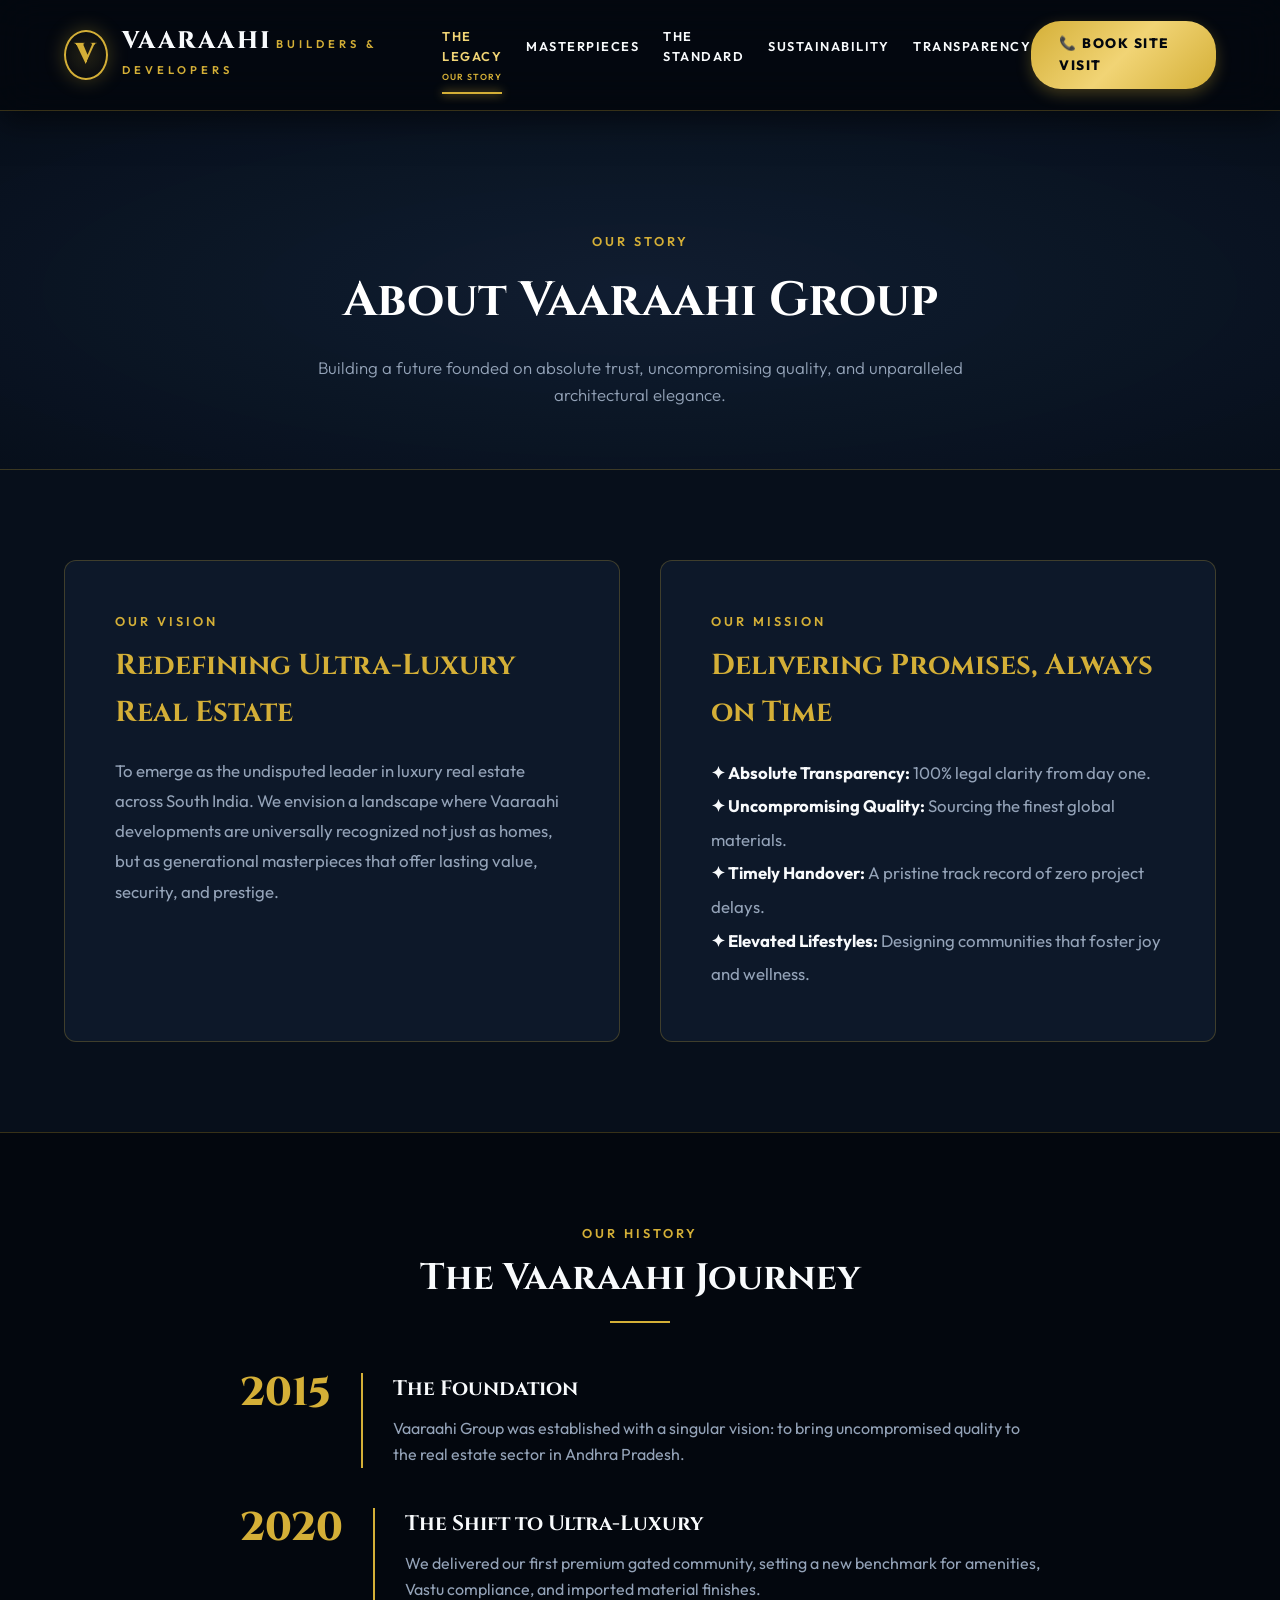
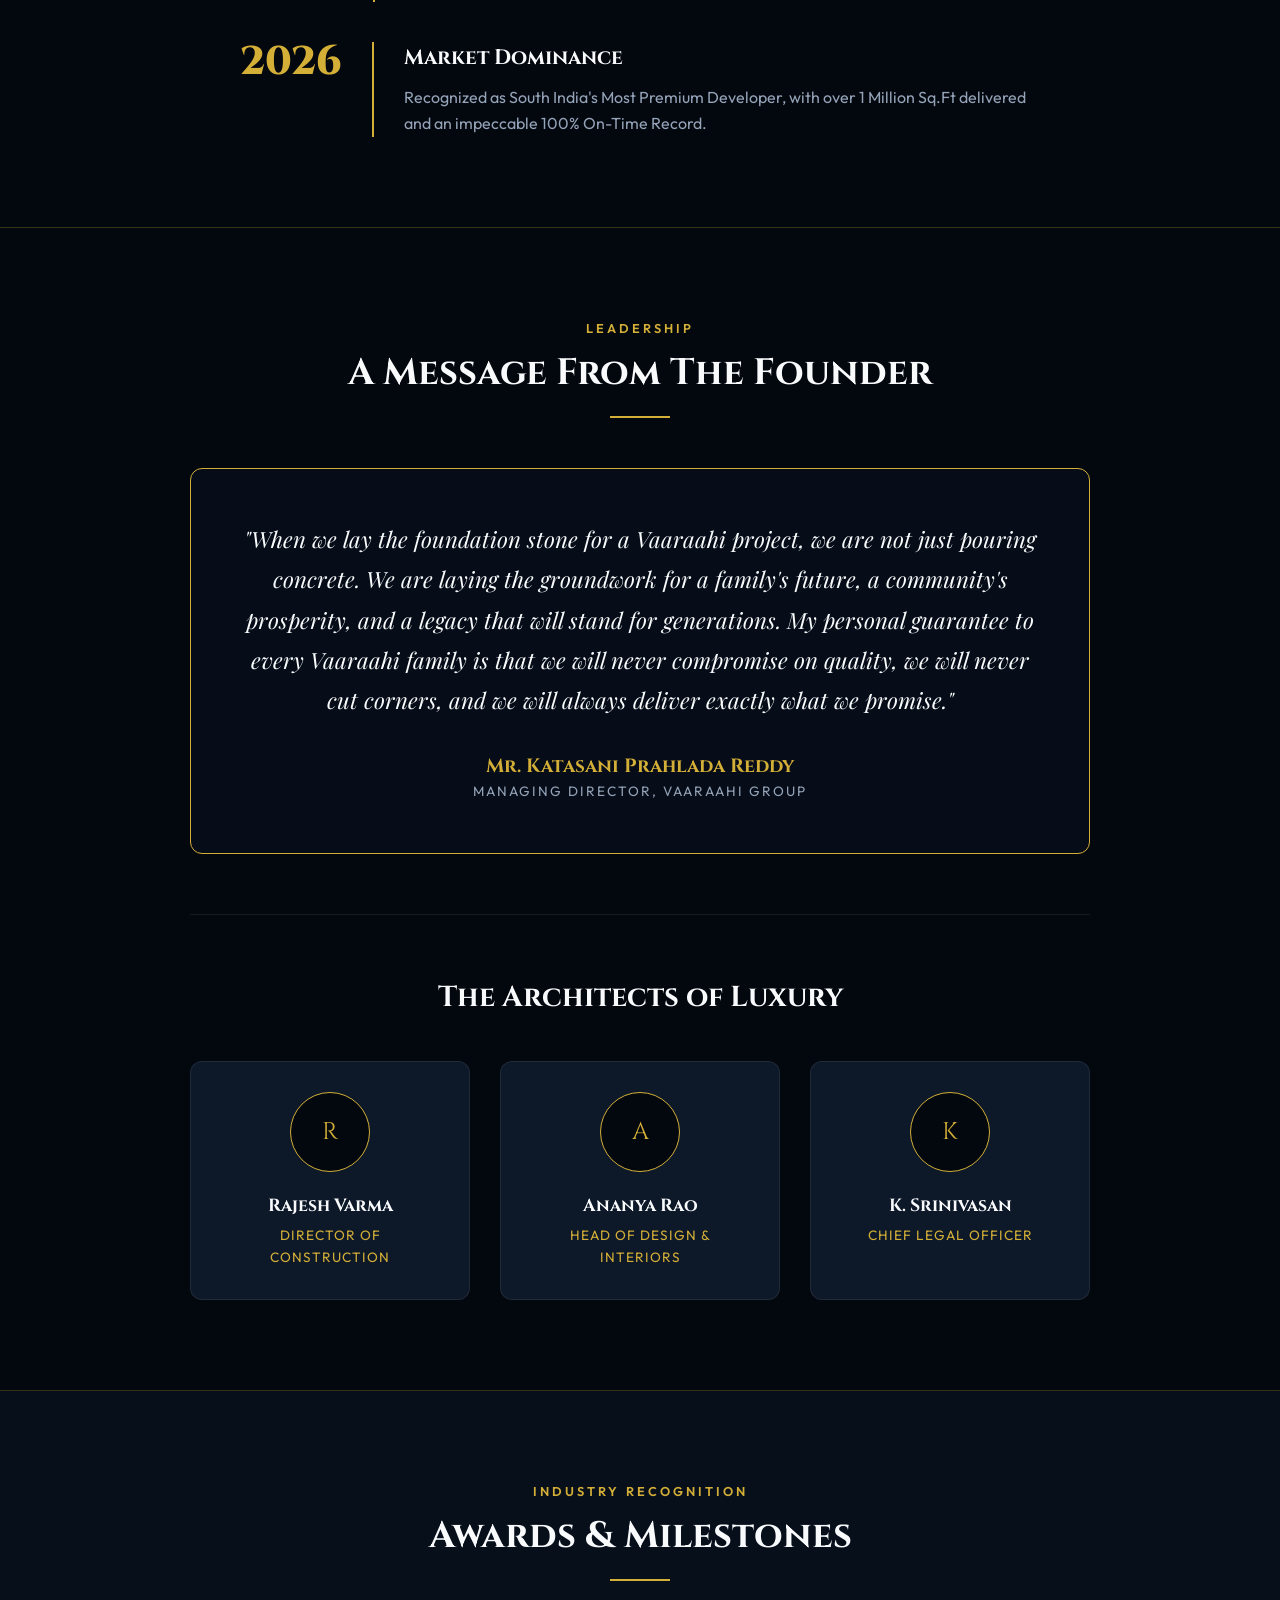
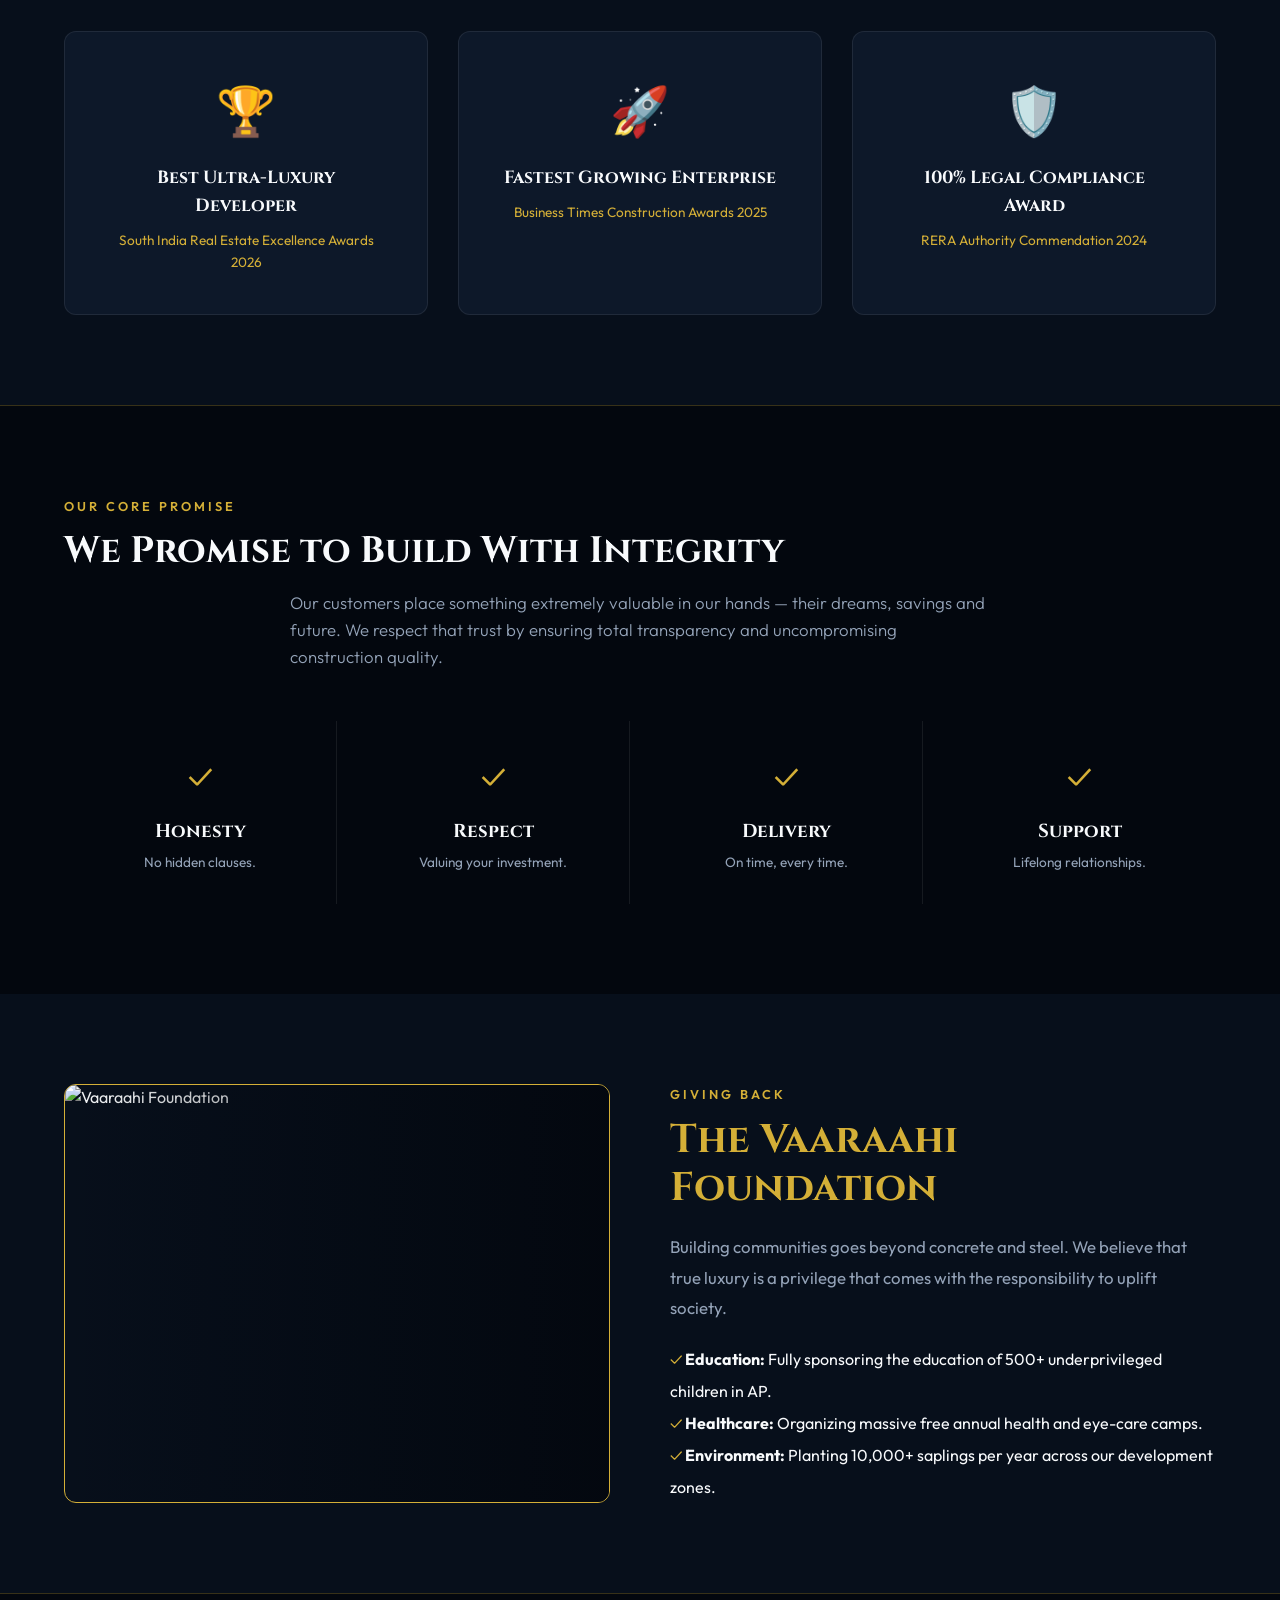
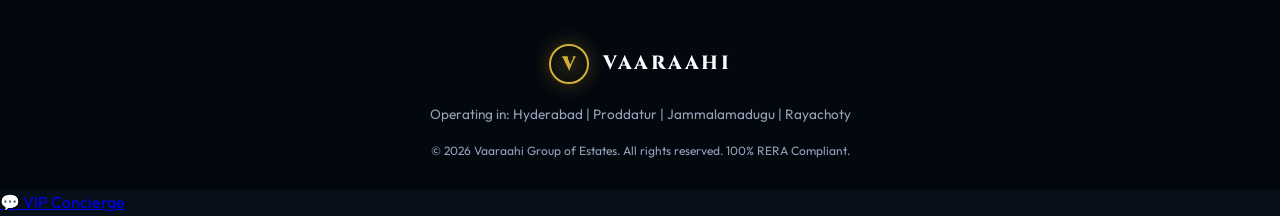
==== about.html @ 88eafd28 "Fix nav bar and apply simple real estate headings" ====
<!DOCTYPE html>
<html lang="en">
<head>
  <meta charset="UTF-8" />
  <meta name="viewport" content="width=device-width, initial-scale=1.0" />
  <title>About Us — Vaaraahi Group</title>
  <link rel="preconnect" href="https://fonts.googleapis.com">
  <link rel="preconnect" href="https://fonts.gstatic.com" crossorigin>
  <link href="https://fonts.googleapis.com/css2?family=Cinzel:wght@600;700;800;900&family=Outfit:wght@300;400;500;600;700&family=Playfair+Display:ital,wght@0,600;0,700;1,400&display=swap" rel="stylesheet">
  <link rel="stylesheet" href="style.css" />
</head>
<body>

  <!-- NAVIGATION HEADER -->
  <header>
    <div class="nav-container">
      <a href="index.html" class="logo">
        <div class="logo-mark">V</div>
        <div class="logo-text">
          <span class="logo-title">Vaaraahi</span>
          <span class="logo-sub">Builders & Developers</span>
        </div>
      </a>

      <nav>
        <a href="about.html" class="nav-link active">
          The Legacy
          <span class="nav-link-subtext">Our Story</span>
        </a>
        <a href="portfolio.html" class="nav-link">
          Masterpieces
          <span class="nav-link-subtext">Portfolio</span>
        </a>
        <a href="engineering.html" class="nav-link">
          The Standard
          <span class="nav-link-subtext">Quality</span>
        </a>
        <a href="sustainability.html" class="nav-link">
          Sustainability
          <span class="nav-link-subtext">Green Building</span>
        </a>
        <a href="transparency.html" class="nav-link">
          Transparency
          <span class="nav-link-subtext">Legal & RERA</span>
        </a>
      </nav>

      <div class="nav-right-actions">
        <a href="contact.html" class="btn-cta">📞 Book Site Visit</a>
      </div>
    </div>
  </header>

  <!-- PAGE HEADER -->
  <div class="page-header">
    <span class="eyebrow">Our Story</span>
    <h1 class="page-header-title">About Vaaraahi Group</h1>
    <p class="section-desc" style="max-width: 700px; margin: 0 auto;">Building a future founded on absolute trust, uncompromising quality, and unparalleled architectural elegance.</p>
  </div>

  <!-- SECTION: VISION & MISSION -->
  <section class="section-padding">
    <div style="display: grid; grid-template-columns: repeat(auto-fit, minmax(350px, 1fr)); gap: 40px;">
      <div style="background: var(--bg-card); padding: 50px; border-radius: var(--radius); border: 1px solid var(--border-dark);">
        <span class="eyebrow">Our Vision</span>
        <h3 style="font-family: var(--font-heading); font-size: 1.8rem; color: var(--gold-primary); margin-bottom: 20px;">Redefining Ultra-Luxury Real Estate</h3>
        <p style="color: var(--text-muted); font-size: 1.05rem; line-height: 1.8;">To emerge as the undisputed leader in luxury real estate across South India. We envision a landscape where Vaaraahi developments are universally recognized not just as homes, but as generational masterpieces that offer lasting value, security, and prestige.</p>
      </div>

      <div style="background: var(--bg-card); padding: 50px; border-radius: var(--radius); border: 1px solid var(--border-dark);">
        <span class="eyebrow">Our Mission</span>
        <h3 style="font-family: var(--font-heading); font-size: 1.8rem; color: var(--gold-primary); margin-bottom: 20px;">Delivering Promises, Always on Time</h3>
        <ul style="list-style: none; color: var(--text-muted); font-size: 1.05rem; line-height: 2;">
          <li><strong style="color: var(--text-light);">✦ Absolute Transparency:</strong> 100% legal clarity from day one.</li>
          <li><strong style="color: var(--text-light);">✦ Uncompromising Quality:</strong> Sourcing the finest global materials.</li>
          <li><strong style="color: var(--text-light);">✦ Timely Handover:</strong> A pristine track record of zero project delays.</li>
          <li><strong style="color: var(--text-light);">✦ Elevated Lifestyles:</strong> Designing communities that foster joy and wellness.</li>
        </ul>
      </div>
    </div>
  </section>

  <!-- SECTION: THE JOURNEY TIMELINE -->
  <section class="section-padding" style="background: #03070E; border-top: 1px solid var(--border-dark);">
    <div class="section-title-wrapper">
      <span class="eyebrow">Our History</span>
      <h2 class="section-title">The Vaaraahi Journey</h2>
      <div class="gold-divider"></div>
    </div>
    
    <div style="max-width: 800px; margin: 0 auto;">
      <div style="display: flex; gap: 30px; margin-bottom: 40px;">
        <div style="font-family: var(--font-heading); font-size: 2.5rem; color: var(--gold-primary); font-weight: 800; line-height: 1;">2015</div>
        <div style="border-left: 2px solid var(--gold-primary); padding-left: 30px;">
          <h4 style="font-family: var(--font-heading); font-size: 1.3rem; color: var(--text-light); margin-bottom: 10px;">The Foundation</h4>
          <p style="color: var(--text-muted); font-size: 1rem; line-height: 1.6;">Vaaraahi Group was established with a singular vision: to bring uncompromised quality to the real estate sector in Andhra Pradesh.</p>
        </div>
      </div>
      <div style="display: flex; gap: 30px; margin-bottom: 40px;">
        <div style="font-family: var(--font-heading); font-size: 2.5rem; color: var(--gold-primary); font-weight: 800; line-height: 1;">2020</div>
        <div style="border-left: 2px solid var(--gold-primary); padding-left: 30px;">
          <h4 style="font-family: var(--font-heading); font-size: 1.3rem; color: var(--text-light); margin-bottom: 10px;">The Shift to Ultra-Luxury</h4>
          <p style="color: var(--text-muted); font-size: 1rem; line-height: 1.6;">We delivered our first premium gated community, setting a new benchmark for amenities, Vastu compliance, and imported material finishes.</p>
        </div>
      </div>
      <div style="display: flex; gap: 30px;">
        <div style="font-family: var(--font-heading); font-size: 2.5rem; color: var(--gold-primary); font-weight: 800; line-height: 1;">2026</div>
        <div style="border-left: 2px solid var(--gold-primary); padding-left: 30px;">
          <h4 style="font-family: var(--font-heading); font-size: 1.3rem; color: var(--text-light); margin-bottom: 10px;">Market Dominance</h4>
          <p style="color: var(--text-muted); font-size: 1rem; line-height: 1.6;">Recognized as South India's Most Premium Developer, with over 1 Million Sq.Ft delivered and an impeccable 100% On-Time Record.</p>
        </div>
      </div>
    </div>
  </section>

  <!-- SECTION: FOUNDER'S MESSAGE -->
  <section class="section-padding" style="background: #03070E; border-top: 1px solid var(--border-dark); border-bottom: 1px solid var(--border-dark);">
    <div class="section-title-wrapper">
      <span class="eyebrow">Leadership</span>
      <h2 class="section-title">A Message From The Founder</h2>
      <div class="gold-divider"></div>
    </div>
    
    <div style="max-width: 900px; margin: 0 auto; text-align: center; background: rgba(7, 15, 27, 0.8); padding: 50px; border-radius: var(--radius); border: 1px solid var(--gold-primary);">
      <p style="font-family: var(--font-serif); font-size: 1.4rem; color: var(--text-light); font-style: italic; line-height: 1.8; margin-bottom: 30px;">
        "When we lay the foundation stone for a Vaaraahi project, we are not just pouring concrete. We are laying the groundwork for a family's future, a community's prosperity, and a legacy that will stand for generations. My personal guarantee to every Vaaraahi family is that we will never compromise on quality, we will never cut corners, and we will always deliver exactly what we promise."
      </p>
      <div style="font-family: var(--font-heading); font-size: 1.2rem; color: var(--gold-primary); font-weight: 700;">Mr. Katasani Prahlada Reddy</div>
      <div style="font-size: 0.85rem; color: var(--text-muted); text-transform: uppercase; letter-spacing: 2px;">Managing Director, Vaaraahi Group</div>
    </div>
    
    <!-- LEADERSHIP BOARD -->
    <div style="max-width: 900px; margin: 60px auto 0; border-top: 1px solid var(--border-subtle); padding-top: 60px;">
      <h3 style="font-family: var(--font-heading); font-size: 1.8rem; color: var(--text-light); text-align: center; margin-bottom: 40px;">The Architects of Luxury</h3>
      <div style="display: grid; grid-template-columns: repeat(auto-fit, minmax(250px, 1fr)); gap: 30px; text-align: center;">
        <div style="background: var(--bg-card); padding: 30px; border-radius: var(--radius); border: 1px solid var(--border-subtle);">
          <div style="width: 80px; height: 80px; border-radius: 50%; background: var(--bg-navy-dark); margin: 0 auto 20px; display: flex; align-items: center; justify-content: center; font-family: var(--font-heading); font-size: 1.5rem; color: var(--gold-primary); border: 1px solid var(--gold-primary);">R</div>
          <h4 style="font-family: var(--font-heading); font-size: 1.1rem; color: var(--text-light); margin-bottom: 5px;">Rajesh Varma</h4>
          <div style="color: var(--gold-primary); font-size: 0.85rem; text-transform: uppercase; letter-spacing: 1px;">Director of Construction</div>
        </div>
        <div style="background: var(--bg-card); padding: 30px; border-radius: var(--radius); border: 1px solid var(--border-subtle);">
          <div style="width: 80px; height: 80px; border-radius: 50%; background: var(--bg-navy-dark); margin: 0 auto 20px; display: flex; align-items: center; justify-content: center; font-family: var(--font-heading); font-size: 1.5rem; color: var(--gold-primary); border: 1px solid var(--gold-primary);">A</div>
          <h4 style="font-family: var(--font-heading); font-size: 1.1rem; color: var(--text-light); margin-bottom: 5px;">Ananya Rao</h4>
          <div style="color: var(--gold-primary); font-size: 0.85rem; text-transform: uppercase; letter-spacing: 1px;">Head of Design & Interiors</div>
        </div>
        <div style="background: var(--bg-card); padding: 30px; border-radius: var(--radius); border: 1px solid var(--border-subtle);">
          <div style="width: 80px; height: 80px; border-radius: 50%; background: var(--bg-navy-dark); margin: 0 auto 20px; display: flex; align-items: center; justify-content: center; font-family: var(--font-heading); font-size: 1.5rem; color: var(--gold-primary); border: 1px solid var(--gold-primary);">K</div>
          <h4 style="font-family: var(--font-heading); font-size: 1.1rem; color: var(--text-light); margin-bottom: 5px;">K. Srinivasan</h4>
          <div style="color: var(--gold-primary); font-size: 0.85rem; text-transform: uppercase; letter-spacing: 1px;">Chief Legal Officer</div>
        </div>
      </div>
    </div>
  </section>

  <!-- SECTION: AWARDS & MILESTONES -->
  <section class="section-padding">
    <div class="section-title-wrapper">
      <span class="eyebrow">Industry Recognition</span>
      <h2 class="section-title">Awards & Milestones</h2>
      <div class="gold-divider"></div>
    </div>

    <div style="display: grid; grid-template-columns: repeat(auto-fit, minmax(250px, 1fr)); gap: 30px; text-align: center;">
      <div style="background: var(--bg-card); padding: 40px; border-radius: var(--radius); border: 1px solid var(--border-subtle);">
        <div style="font-size: 3rem; margin-bottom: 15px;">🏆</div>
        <h4 style="font-family: var(--font-heading); font-size: 1.1rem; color: var(--text-light); margin-bottom: 10px;">Best Ultra-Luxury Developer</h4>
        <p style="color: var(--gold-primary); font-size: 0.85rem;">South India Real Estate Excellence Awards 2026</p>
      </div>
      <div style="background: var(--bg-card); padding: 40px; border-radius: var(--radius); border: 1px solid var(--border-subtle);">
        <div style="font-size: 3rem; margin-bottom: 15px;">🚀</div>
        <h4 style="font-family: var(--font-heading); font-size: 1.1rem; color: var(--text-light); margin-bottom: 10px;">Fastest Growing Enterprise</h4>
        <p style="color: var(--gold-primary); font-size: 0.85rem;">Business Times Construction Awards 2025</p>
      </div>
      <div style="background: var(--bg-card); padding: 40px; border-radius: var(--radius); border: 1px solid var(--border-subtle);">
        <div style="font-size: 3rem; margin-bottom: 15px;">🛡️</div>
        <h4 style="font-family: var(--font-heading); font-size: 1.1rem; color: var(--text-light); margin-bottom: 10px;">100% Legal Compliance Award</h4>
        <p style="color: var(--gold-primary); font-size: 0.85rem;">RERA Authority Commendation 2024</p>
      </div>
    </div>
  </section>

  <!-- SECTION: INTEGRITY -->
  <section class="section-padding" style="background: #03070E; border-top: 1px solid var(--border-dark);">
    <div class="max-w-7xl mx-auto">
      <div class="text-center mb-16">
        <span class="eyebrow">Our Core Promise</span>
        <h2 class="section-title">We Promise to Build With Integrity</h2>
        <p class="section-desc" style="max-width: 700px; margin: 0 auto 50px;">Our customers place something extremely valuable in our hands — their dreams, savings and future. We respect that trust by ensuring total transparency and uncompromising construction quality.</p>
      </div>
      <div style="display: grid; grid-template-columns: repeat(auto-fit, minmax(200px, 1fr)); gap: 20px; text-align: center;">
        <div style="padding: 30px; border-right: 1px solid var(--border-subtle);">
          <span style="font-size: 2rem; color: var(--gold-primary);">✓</span>
          <h3 style="font-family: var(--font-heading); color: var(--text-light); margin: 15px 0 5px;">Honesty</h3>
          <p style="font-size: 0.85rem; color: var(--text-muted);">No hidden clauses.</p>
        </div>
        <div style="padding: 30px; border-right: 1px solid var(--border-subtle);">
          <span style="font-size: 2rem; color: var(--gold-primary);">✓</span>
          <h3 style="font-family: var(--font-heading); color: var(--text-light); margin: 15px 0 5px;">Respect</h3>
          <p style="font-size: 0.85rem; color: var(--text-muted);">Valuing your investment.</p>
        </div>
        <div style="padding: 30px; border-right: 1px solid var(--border-subtle);">
          <span style="font-size: 2rem; color: var(--gold-primary);">✓</span>
          <h3 style="font-family: var(--font-heading); color: var(--text-light); margin: 15px 0 5px;">Delivery</h3>
          <p style="font-size: 0.85rem; color: var(--text-muted);">On time, every time.</p>
        </div>
        <div style="padding: 30px;">
          <span style="font-size: 2rem; color: var(--gold-primary);">✓</span>
          <h3 style="font-family: var(--font-heading); color: var(--text-light); margin: 15px 0 5px;">Support</h3>
          <p style="font-size: 0.85rem; color: var(--text-muted);">Lifelong relationships.</p>
        </div>
      </div>
    </div>
  </section>

  <!-- SECTION: CSR / FOUNDATION -->
  <section class="section-padding">
    <div style="display: grid; grid-template-columns: 1fr 1fr; gap: 60px; align-items: center;">
      <div style="position: relative; height: 100%; min-height: 400px; border-radius: var(--radius); overflow: hidden; border: 1px solid var(--gold-primary);">
        <img src="https://images.unsplash.com/photo-1488521787991-ed7bbaae773c?auto=format&fit=crop&w=800&q=80" alt="Vaaraahi Foundation" style="width: 100%; height: 100%; object-fit: cover;" />
        <div style="position: absolute; inset: 0; background: linear-gradient(to right, transparent, rgba(3,7,14,0.9));"></div>
      </div>
      <div>
        <span class="eyebrow">Giving Back</span>
        <h2 style="font-family: var(--font-heading); font-size: 2.5rem; color: var(--gold-primary); line-height: 1.2; margin-bottom: 20px;">The Vaaraahi Foundation</h2>
        <p style="color: var(--text-muted); font-size: 1.05rem; line-height: 1.8; margin-bottom: 20px;">
          Building communities goes beyond concrete and steel. We believe that true luxury is a privilege that comes with the responsibility to uplift society.
        </p>
        <ul style="list-style: none; color: var(--text-light); line-height: 2;">
          <li><span style="color: var(--gold-primary);">✓</span> <strong>Education:</strong> Fully sponsoring the education of 500+ underprivileged children in AP.</li>
          <li><span style="color: var(--gold-primary);">✓</span> <strong>Healthcare:</strong> Organizing massive free annual health and eye-care camps.</li>
          <li><span style="color: var(--gold-primary);">✓</span> <strong>Environment:</strong> Planting 10,000+ saplings per year across our development zones.</li>
        </ul>
      </div>
    </div>
  </section>

  <!-- FOOTER -->
  <footer>
    <div class="logo" style="justify-content: center; margin-bottom: 20px;">
      <div class="logo-mark" style="width: 40px; height: 40px; font-size: 1.2rem;">V</div>
      <span class="logo-title" style="font-size: 1.2rem;">Vaaraahi</span>
    </div>
    <p>Operating in: Hyderabad | Proddatur | Jammalamadugu | Rayachoty</p>
    <p style="margin-top: 15px; font-size: 0.75rem;">© 2026 Vaaraahi Group of Estates. All rights reserved. 100% RERA Compliant.</p>
  </footer>

  <!-- VIP WHATSAPP CONCIERGE -->
  <a href="https://wa.me/919000000000" class="whatsapp-float" target="_blank">
    <span class="whatsapp-icon">💬</span>
    <span>VIP Concierge</span>
  </a>

</body>
</html>
---- style.css ----
/* =================================================================== */
/* PREMIUM DESIGN SYSTEM & VARIABLES                                   */
/* =================================================================== */
:root {
  --bg-navy: #070F1B;
  --bg-navy-dark: #03070E;
  --bg-card: #0D1829;
  --gold-primary: #D4AF37;
  --gold-hover: #F1D475;
  --gold-glow: rgba(212, 175, 55, 0.3);
  --text-light: #F8FAFC;
  --text-muted: #94A3B8;
  --border-dark: rgba(212, 175, 55, 0.25);
  --border-subtle: rgba(255, 255, 255, 0.08);
  --font-heading: 'Cinzel', serif;
  --font-serif: 'Playfair Display', serif;
  --font-body: 'Outfit', sans-serif;
  --radius: 12px;
  --transition: all 0.3s cubic-bezier(0.4, 0, 0.2, 1);
}

* { box-sizing: border-box; margin: 0; padding: 0; }
html { scroll-behavior: smooth; }
body { font-family: var(--font-body); background-color: var(--bg-navy); color: var(--text-light); line-height: 1.6; overflow-x: hidden; }

/* Top Announcement Bar */
.top-bar {
  background: var(--bg-navy-dark);
  border-bottom: 1px solid rgba(255,255,255,0.06);
  padding: 12px 5%;
  font-size: 0.75rem;
  display: flex;
  justify-content: space-between;
  align-items: center;
  flex-wrap: wrap;
  gap: 15px;
  letter-spacing: 0.5px;
}
.top-bar-left { display: flex; align-items: center; gap: 25px; flex-wrap: wrap; }
.top-bar-right { display: flex; align-items: center; gap: 15px; }
.top-bar a { color: var(--text-light); text-decoration: none; transition: var(--transition); }
.top-bar a:hover { color: var(--gold-primary); }
.trust-badge { 
  display: flex; align-items: center; gap: 6px; 
  color: var(--text-light); font-weight: 600; 
  font-size: 0.72rem; text-transform: uppercase; letter-spacing: 1px; 
}
.trust-badge-icon { color: var(--gold-primary); font-size: 0.9rem; }

/* Glassmorphism Header */
header {
  position: sticky;
  top: 0;
  z-index: 1000;
  background: rgba(3, 7, 14, 0.85);
  backdrop-filter: blur(20px);
  -webkit-backdrop-filter: blur(20px);
  border-bottom: 1px solid var(--border-dark);
  transition: var(--transition);
  box-shadow: 0 10px 30px rgba(0, 0, 0, 0.5);
}
.nav-container { display: flex; justify-content: space-between; align-items: center; padding: 18px 5%; max-width: 1440px; margin: 0 auto; }
.logo { display: flex; align-items: center; gap: 14px; text-decoration: none; color: var(--text-light); }
.logo-mark {
  width: 50px; height: 50px;
  border: 2px solid var(--gold-primary); border-radius: 50%;
  display: flex; align-items: center; justify-content: center;
  font-family: var(--font-heading); font-weight: 900; font-size: 1.8rem;
  color: var(--gold-primary);
  background: radial-gradient(circle, rgba(212,175,55,0.15) 0%, rgba(3,7,14,1) 100%);
  box-shadow: 0 0 20px var(--gold-glow);
}
.logo-title { font-family: var(--font-heading); font-size: 1.5rem; font-weight: 800; letter-spacing: 2.5px; text-transform: uppercase; line-height: 1; }
.logo-sub { font-size: 0.7rem; letter-spacing: 4px; color: var(--gold-primary); text-transform: uppercase; margin-top: 4px; font-weight: 600; }

nav { display: flex; align-items: center; gap: 24px; }
.nav-link {
  color: var(--text-light); text-decoration: none; font-size: 0.8rem; font-weight: 600;
  text-transform: uppercase; letter-spacing: 1.5px; cursor: pointer; transition: var(--transition);
  position: relative; padding: 8px 0; display: flex; flex-direction: column; align-items: center;
}
.nav-link-subtext {
  font-size: 0.55rem; color: var(--gold-primary); letter-spacing: 1px; margin-top: 3px;
  opacity: 0; transform: translateY(-5px); transition: var(--transition);
}
.nav-link:hover .nav-link-subtext, .nav-link.active .nav-link-subtext { opacity: 1; transform: translateY(0); }
.nav-link:hover, .nav-link.active { color: var(--gold-hover); }
.nav-link::after {
  content: ''; position: absolute; bottom: -2px; left: 50%; transform: translateX(-50%);
  width: 0%; height: 2px; background: var(--gold-primary); transition: var(--transition);
  box-shadow: 0 0 10px var(--gold-primary);
}
.nav-link:hover::after, .nav-link.active::after { width: 100%; }

.nav-right-actions { display: flex; align-items: center; gap: 18px; }
.btn-cta {
  background: linear-gradient(135deg, #D4AF37 0%, #F1D475 50%, #D4AF37 100%);
  color: var(--bg-navy-dark); padding: 12px 28px; font-weight: 800; font-size: 0.85rem;
  letter-spacing: 1.5px; text-transform: uppercase; border-radius: 30px; border: none;
  cursor: pointer; transition: var(--transition); box-shadow: 0 5px 15px rgba(212, 175, 55, 0.3);
  display: inline-flex; align-items: center; justify-content: center; gap: 8px; text-decoration: none;
}
.btn-cta:hover { transform: translateY(-3px) scale(1.02); box-shadow: 0 8px 25px rgba(212, 175, 55, 0.5); }
.btn-outline {
  background: transparent; border: 1px solid var(--gold-primary); color: var(--gold-primary);
  padding: 12px 28px; font-weight: 800; font-size: 0.85rem; text-transform: uppercase; border-radius: 30px;
  cursor: pointer; transition: var(--transition); text-decoration: none; display: inline-flex; justify-content: center;
}
.btn-outline:hover { background: var(--gold-primary); color: var(--bg-navy-dark); }
.stat-badge { display: flex; flex-direction: column; text-align: right; border-right: 1px solid var(--border-dark); padding-right: 18px; }
.stat-badge-val { font-family: var(--font-heading); font-size: 1.1rem; color: var(--gold-primary); font-weight: 800; }
.stat-badge-label { font-size: 0.6rem; color: var(--text-muted); text-transform: uppercase; letter-spacing: 1px; }

/* Layout & Section Utilities */
.section-padding { padding: 90px 5%; max-width: 1440px; margin: 0 auto; }
.section-title-wrapper { text-align: center; max-width: 820px; margin: 0 auto 50px; }
.eyebrow { font-size: 0.8rem; text-transform: uppercase; letter-spacing: 3px; color: var(--gold-primary); font-weight: 600; margin-bottom: 12px; display: block; }
.section-title { font-family: var(--font-heading); font-size: 2.3rem; color: var(--text-light); margin-bottom: 16px; line-height: 1.25; }
.section-desc { color: var(--text-muted); font-size: 1.05rem; font-weight: 300; }
.gold-divider { width: 60px; height: 2px; background: var(--gold-primary); margin: 20px auto 0; }
.page-header {
  padding: 120px 5% 60px; text-align: center; background: radial-gradient(ellipse at center, rgba(17, 31, 51, 0.9) 0%, rgba(7, 15, 27, 1) 100%);
  border-bottom: 1px solid var(--border-dark);
}
.page-header-title { font-family: var(--font-heading); font-size: 3rem; color: #FFF; margin-bottom: 15px; }

/* Project Cards */
.projects-grid { display: grid; grid-template-columns: repeat(auto-fit, minmax(330px, 1fr)); gap: 30px; }
.project-card {
  background: var(--bg-card); border: 1px solid var(--border-dark); border-radius: var(--radius);
  overflow: hidden; display: flex; flex-direction: column; transition: var(--transition); position: relative;
}
.project-card:hover { transform: translateY(-8px); box-shadow: 0 20px 40px rgba(0, 0, 0, 0.6); border-color: var(--gold-primary); }
.card-media { position: relative; height: 230px; }
.card-img { width: 100%; height: 100%; object-fit: cover; }
.card-badge-status { position: absolute; top: 15px; left: 15px; padding: 5px 14px; font-size: 0.75rem; font-weight: 800; border-radius: 4px; text-transform: uppercase; }
.status-upcoming { background: #6366F1; color: #FFF; }
.status-ongoing { background: #F59E0B; color: #000; }
.status-completed { background: #10B981; color: #FFF; }
.card-badge-city { position: absolute; bottom: 15px; right: 15px; background: rgba(7, 15, 27, 0.9); backdrop-filter: blur(8px); color: var(--gold-primary); padding: 4px 10px; font-size: 0.75rem; border: 1px solid var(--border-dark); border-radius: 4px; }
.card-content { padding: 24px; display: flex; flex-direction: column; flex-grow: 1; }
.card-category { font-size: 0.8rem; color: var(--gold-primary); text-transform: uppercase; letter-spacing: 1.5px; margin-bottom: 6px; }
.card-name { font-family: var(--font-heading); font-size: 1.45rem; color: var(--text-light); margin-bottom: 6px; }
.card-tagline { font-family: var(--font-serif); font-style: italic; color: var(--text-muted); font-size: 0.92rem; margin-bottom: 16px; }
.specs-pill-row { display: flex; gap: 8px; flex-wrap: wrap; margin-bottom: 18px; font-size: 0.78rem; color: var(--text-muted); }
.spec-pill { background: rgba(255, 255, 255, 0.06); padding: 4px 10px; border-radius: 4px; border: 1px solid var(--border-subtle); }

/* Forms */
.form-group { margin-bottom: 18px; text-align: left; }
.form-label { display: block; font-size: 0.82rem; color: var(--text-muted); margin-bottom: 6px; text-transform: uppercase; }
.form-control { width: 100%; background: rgba(7, 15, 27, 0.8); border: 1px solid rgba(255, 255, 255, 0.15); padding: 12px 16px; color: var(--text-light); border-radius: 6px; font-family: var(--font-body); font-size: 0.92rem; transition: var(--transition); }
.form-control:focus { outline: none; border-color: var(--gold-primary); box-shadow: 0 0 10px var(--gold-glow); }

/* Footer */
footer { background: #03070E; border-top: 1px solid var(--border-dark); padding: 50px 5% 30px; text-align: center; color: var(--text-muted); font-size: 0.85rem; }

@media(max-width: 900px) {
  nav { display: none; }
}
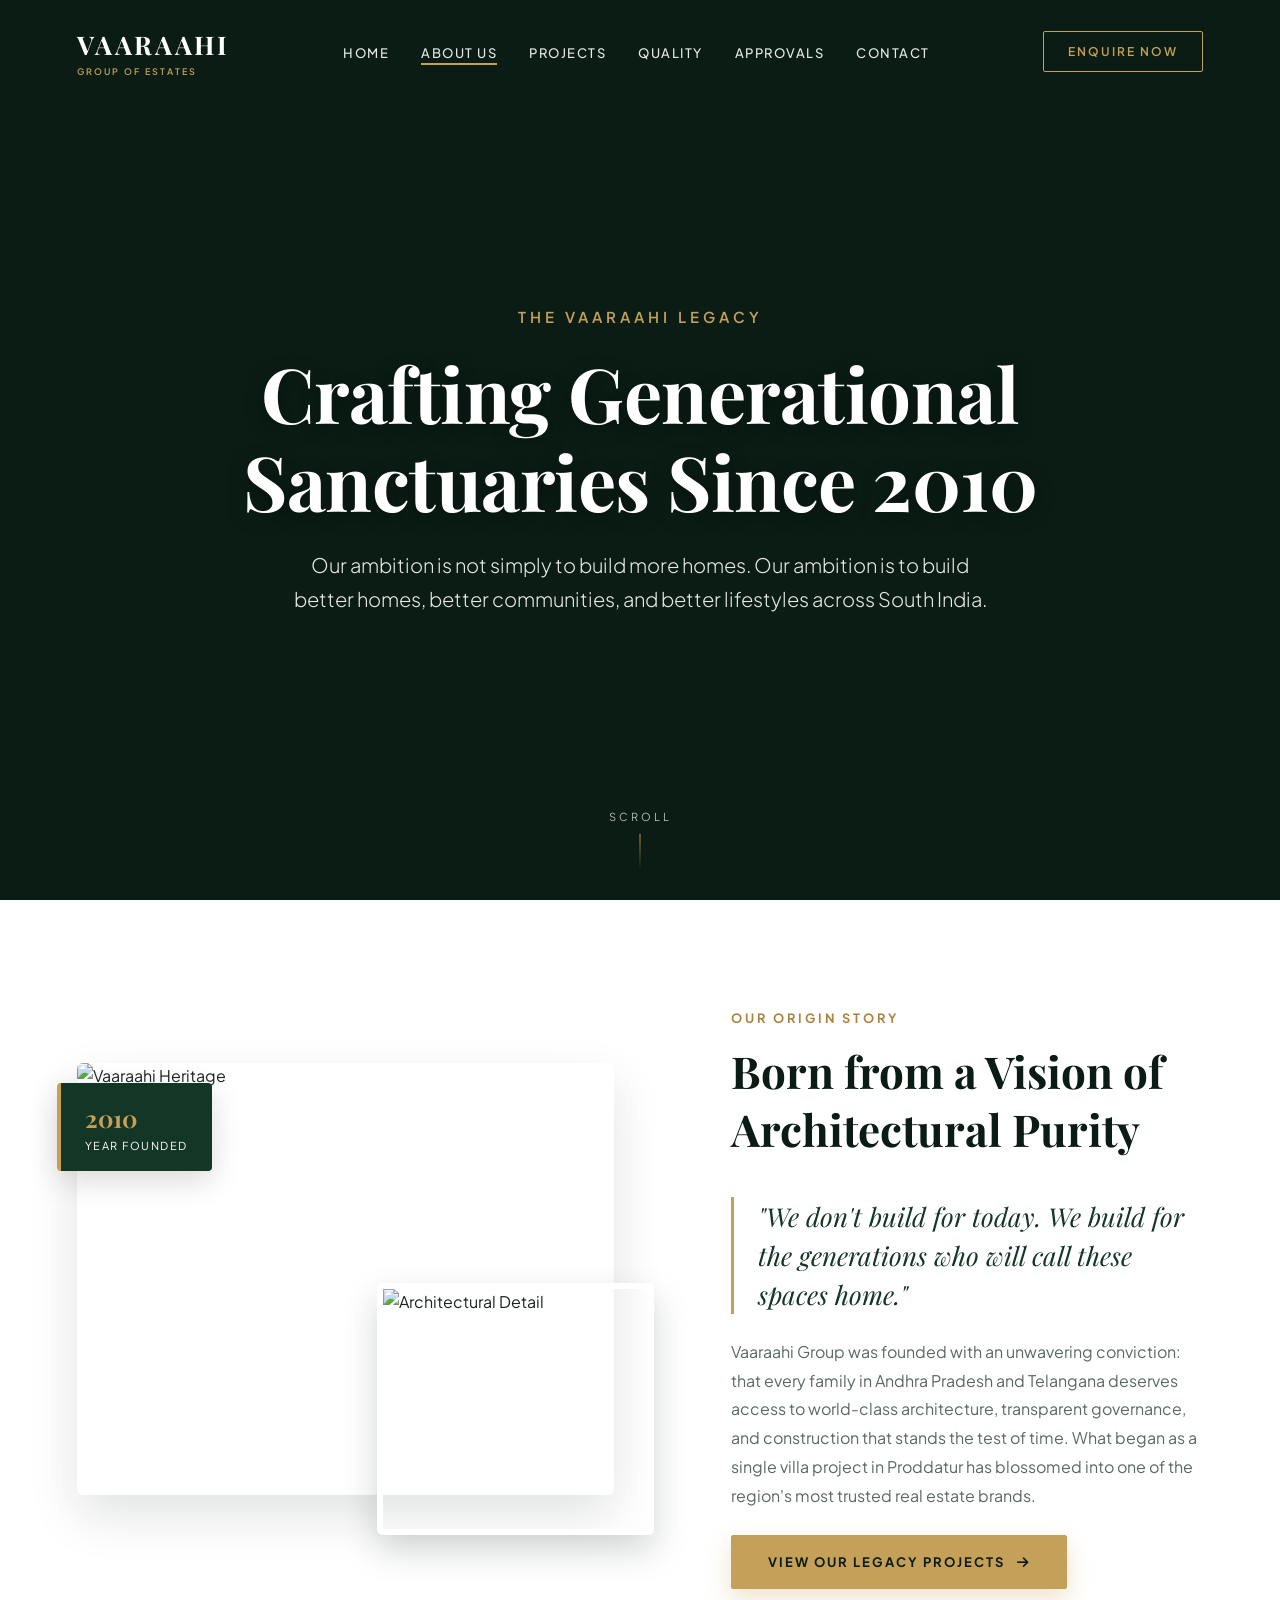
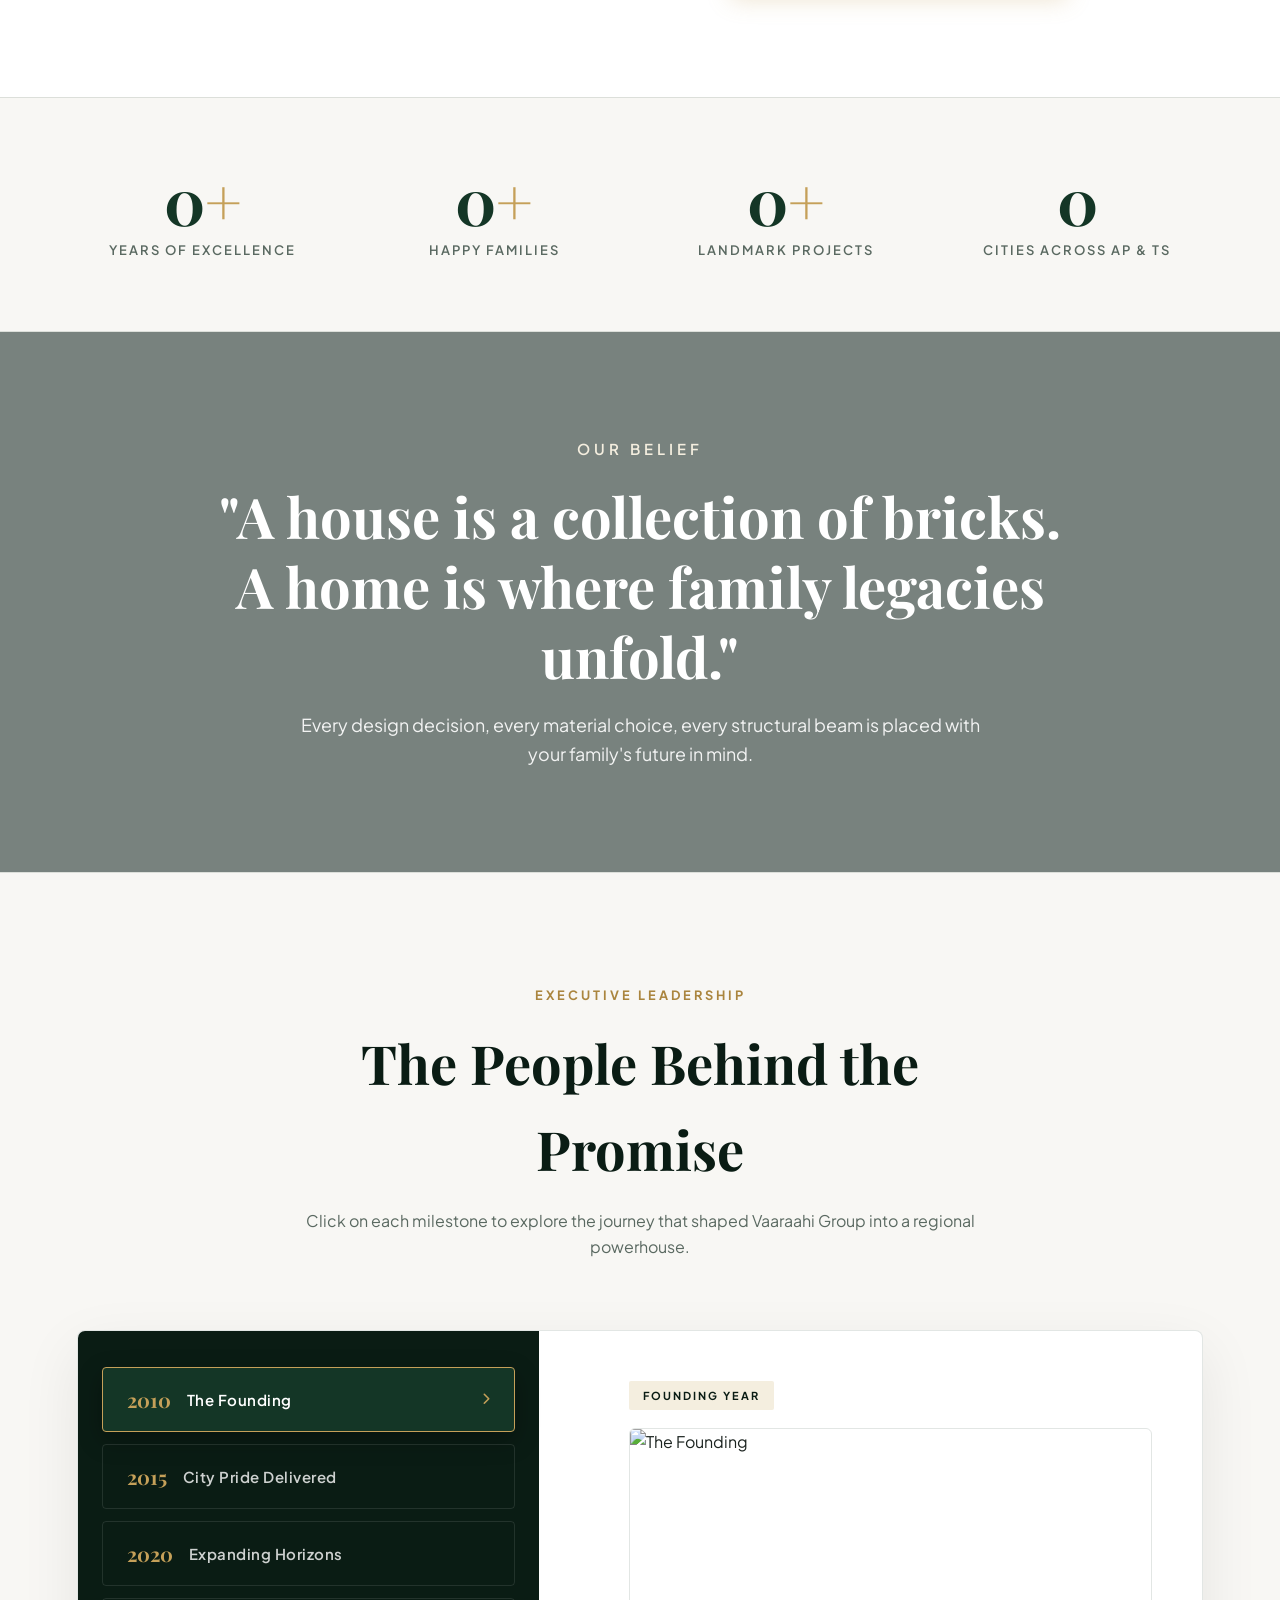
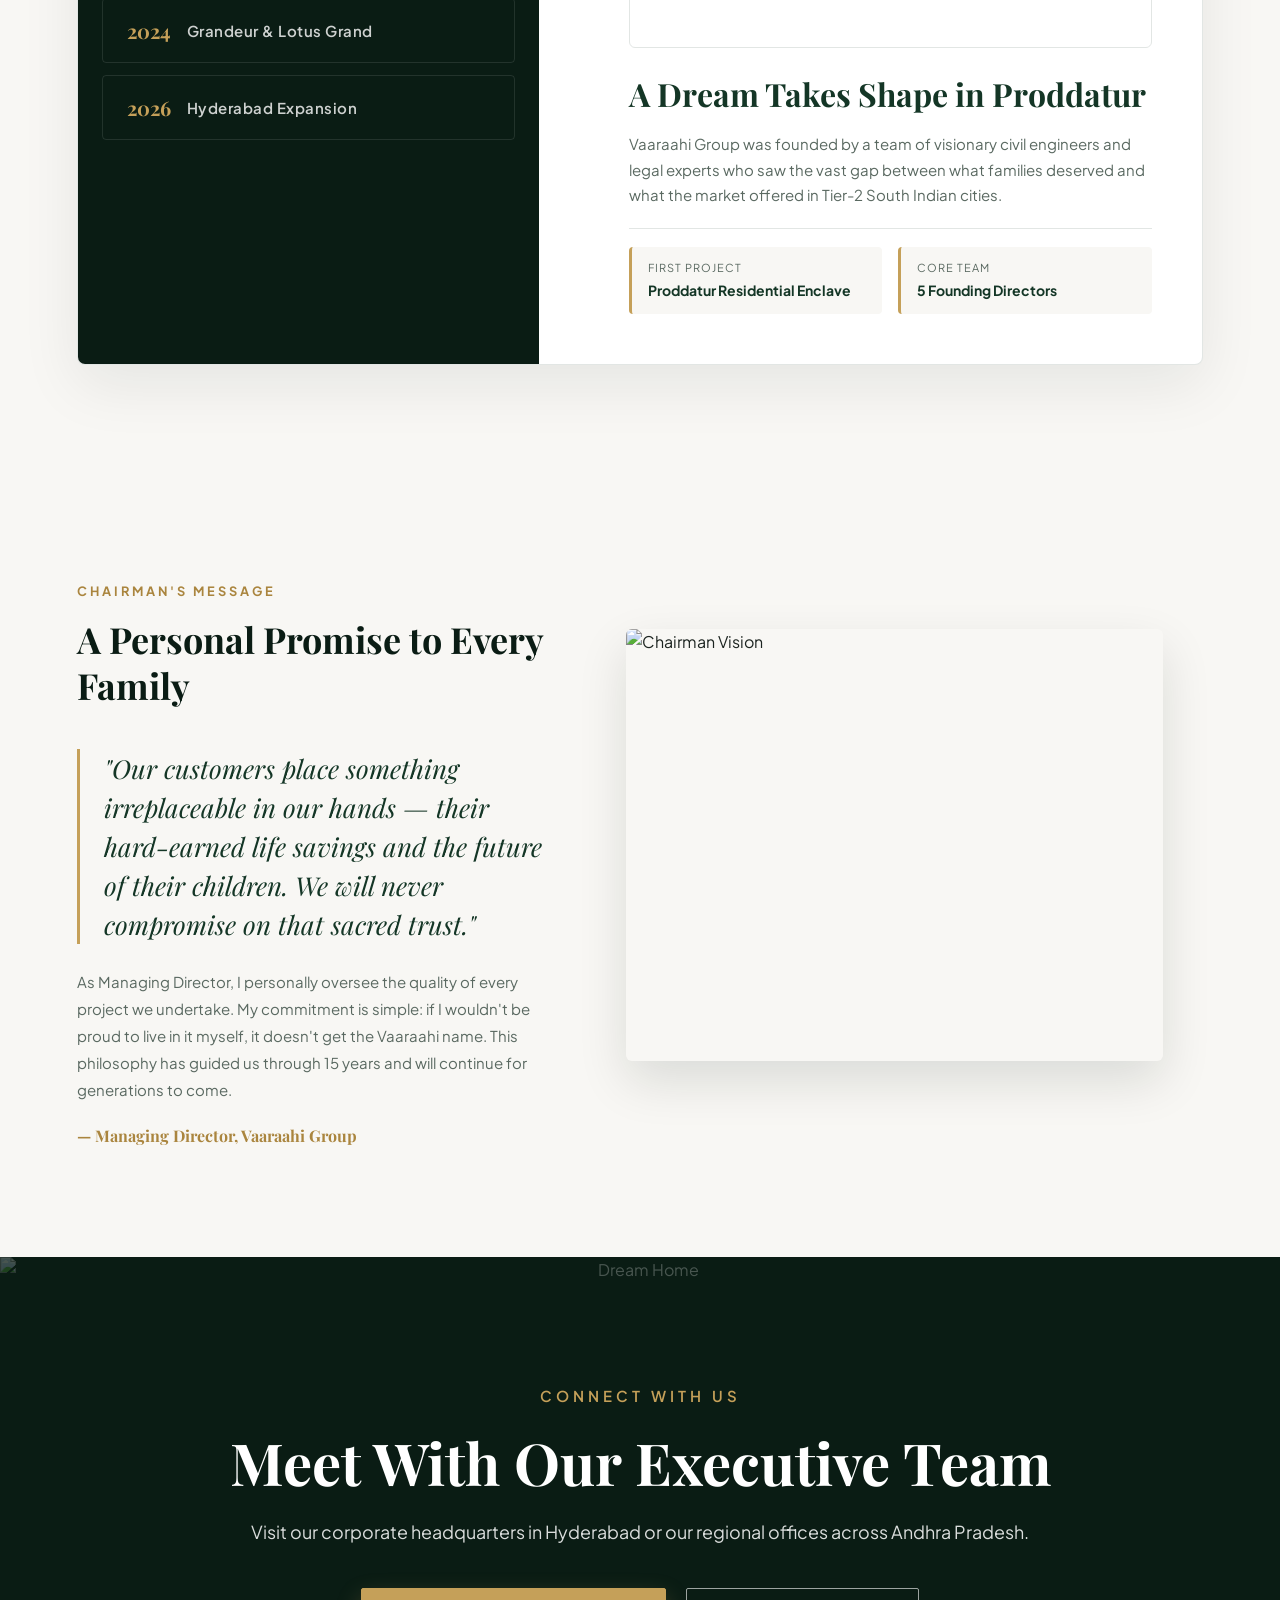
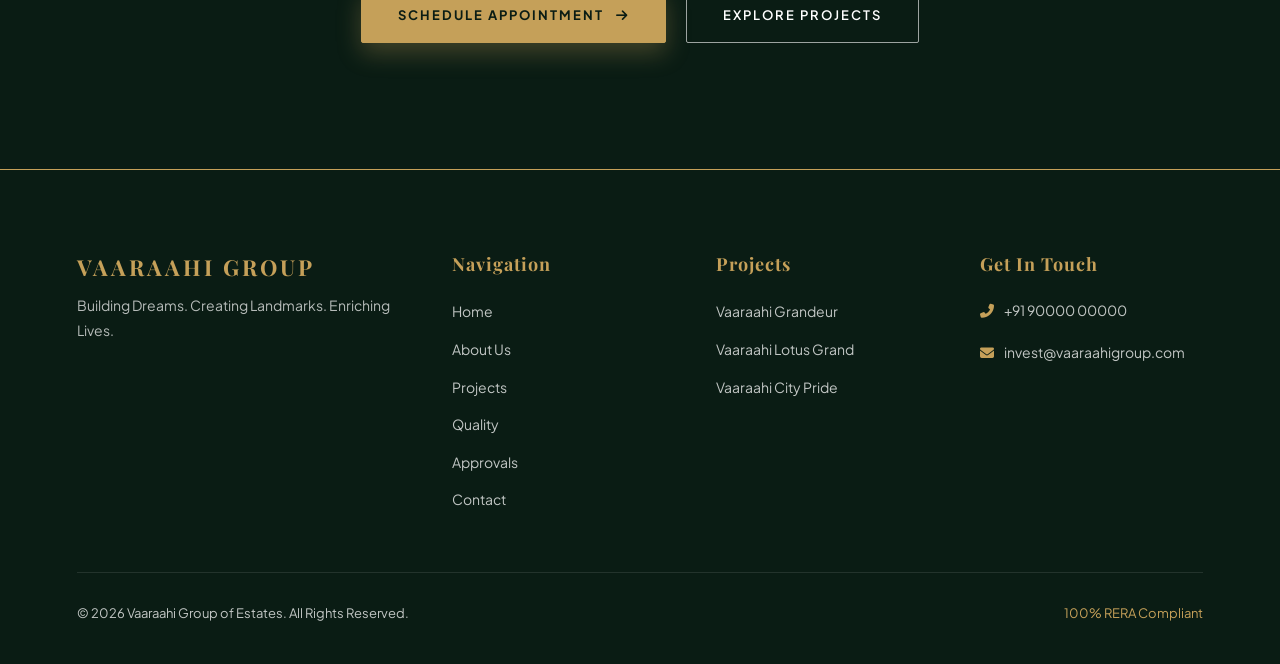
==== commit e2cf3a3e: "feat: complete interactive UI overhaul across all pages" ====
--- a/about.html
+++ b/about.html
@@ -1,254 +1,329 @@
 <!DOCTYPE html>
 <html lang="en">
 <head>
-  <meta charset="UTF-8" />
-  <meta name="viewport" content="width=device-width, initial-scale=1.0" />
-  <title>About Us — Vaaraahi Group</title>
-  <link rel="preconnect" href="https://fonts.googleapis.com">
-  <link rel="preconnect" href="https://fonts.gstatic.com" crossorigin>
-  <link href="https://fonts.googleapis.com/css2?family=Cinzel:wght@600;700;800;900&family=Outfit:wght@300;400;500;600;700&family=Playfair+Display:ital,wght@0,600;0,700;1,400&display=swap" rel="stylesheet">
-  <link rel="stylesheet" href="style.css" />
+    <meta charset="UTF-8">
+    <meta name="viewport" content="width=device-width, initial-scale=1.0">
+    <title>About Us — Vaaraahi Group</title>
+    <meta name="description" content="Learn about Vaaraahi Group's 15-year legacy of crafting generational sanctuaries across Andhra Pradesh and Telangana.">
+    <link rel="preconnect" href="https://fonts.googleapis.com">
+    <link rel="preconnect" href="https://fonts.gstatic.com" crossorigin>
+    <link href="https://fonts.googleapis.com/css2?family=Playfair+Display:ital,wght@0,400;0,500;0,600;0,700;0,800;1,400;1,600&family=Plus+Jakarta+Sans:wght@300;400;500;600;700&display=swap" rel="stylesheet">
+    <link rel="stylesheet" href="https://cdnjs.cloudflare.com/ajax/libs/font-awesome/6.4.0/css/all.min.css">
+    <link rel="stylesheet" href="style.css">
 </head>
-<body>
-
-  <!-- NAVIGATION HEADER -->
-  <header>
-    <div class="nav-container">
-      <a href="index.html" class="logo">
-        <div class="logo-mark">V</div>
-        <div class="logo-text">
-          <span class="logo-title">Vaaraahi</span>
-          <span class="logo-sub">Builders & Developers</span>
+<body data-barba="wrapper">
+
+    <div class="transition-wipe"></div>
+
+    <nav class="main-nav" id="navbar">
+        <a href="index.html" class="logo-container">
+            <span class="logo-title">VAARAAHI</span>
+            <span class="logo-tagline">Group of Estates</span>
+        </a>
+        <ul class="nav-links">
+            <li><a href="index.html">Home</a></li>
+            <li><a href="about.html" class="active">About Us</a></li>
+            <li><a href="portfolio.html">Projects</a></li>
+            <li><a href="engineering.html">Quality</a></li>
+            <li><a href="transparency.html">Approvals</a></li>
+            <li><a href="contact.html">Contact</a></li>
+        </ul>
+        <div style="display: flex; align-items: center; gap: 16px;">
+            <a href="contact.html" class="nav-cta">Enquire Now</a>
+            <button class="mobile-toggle" aria-label="Toggle menu">
+                <span></span><span></span><span></span>
+            </button>
         </div>
-      </a>
-
-      <nav>
-        <a href="about.html" class="nav-link active">
-          The Legacy
-          <span class="nav-link-subtext">Our Story</span>
-        </a>
-        <a href="portfolio.html" class="nav-link">
-          Masterpieces
-          <span class="nav-link-subtext">Portfolio</span>
-        </a>
-        <a href="engineering.html" class="nav-link">
-          The Standard
-          <span class="nav-link-subtext">Quality</span>
-        </a>
-        <a href="sustainability.html" class="nav-link">
-          Sustainability
-          <span class="nav-link-subtext">Green Building</span>
-        </a>
-        <a href="transparency.html" class="nav-link">
-          Transparency
-          <span class="nav-link-subtext">Legal & RERA</span>
-        </a>
-      </nav>
-
-      <div class="nav-right-actions">
-        <a href="contact.html" class="btn-cta">📞 Book Site Visit</a>
-      </div>
-    </div>
-  </header>
-
-  <!-- PAGE HEADER -->
-  <div class="page-header">
-    <span class="eyebrow">Our Story</span>
-    <h1 class="page-header-title">About Vaaraahi Group</h1>
-    <p class="section-desc" style="max-width: 700px; margin: 0 auto;">Building a future founded on absolute trust, uncompromising quality, and unparalleled architectural elegance.</p>
-  </div>
-
-  <!-- SECTION: VISION & MISSION -->
-  <section class="section-padding">
-    <div style="display: grid; grid-template-columns: repeat(auto-fit, minmax(350px, 1fr)); gap: 40px;">
-      <div style="background: var(--bg-card); padding: 50px; border-radius: var(--radius); border: 1px solid var(--border-dark);">
-        <span class="eyebrow">Our Vision</span>
-        <h3 style="font-family: var(--font-heading); font-size: 1.8rem; color: var(--gold-primary); margin-bottom: 20px;">Redefining Ultra-Luxury Real Estate</h3>
-        <p style="color: var(--text-muted); font-size: 1.05rem; line-height: 1.8;">To emerge as the undisputed leader in luxury real estate across South India. We envision a landscape where Vaaraahi developments are universally recognized not just as homes, but as generational masterpieces that offer lasting value, security, and prestige.</p>
-      </div>
-
-      <div style="background: var(--bg-card); padding: 50px; border-radius: var(--radius); border: 1px solid var(--border-dark);">
-        <span class="eyebrow">Our Mission</span>
-        <h3 style="font-family: var(--font-heading); font-size: 1.8rem; color: var(--gold-primary); margin-bottom: 20px;">Delivering Promises, Always on Time</h3>
-        <ul style="list-style: none; color: var(--text-muted); font-size: 1.05rem; line-height: 2;">
-          <li><strong style="color: var(--text-light);">✦ Absolute Transparency:</strong> 100% legal clarity from day one.</li>
-          <li><strong style="color: var(--text-light);">✦ Uncompromising Quality:</strong> Sourcing the finest global materials.</li>
-          <li><strong style="color: var(--text-light);">✦ Timely Handover:</strong> A pristine track record of zero project delays.</li>
-          <li><strong style="color: var(--text-light);">✦ Elevated Lifestyles:</strong> Designing communities that foster joy and wellness.</li>
-        </ul>
-      </div>
-    </div>
-  </section>
-
-  <!-- SECTION: THE JOURNEY TIMELINE -->
-  <section class="section-padding" style="background: #03070E; border-top: 1px solid var(--border-dark);">
-    <div class="section-title-wrapper">
-      <span class="eyebrow">Our History</span>
-      <h2 class="section-title">The Vaaraahi Journey</h2>
-      <div class="gold-divider"></div>
-    </div>
-    
-    <div style="max-width: 800px; margin: 0 auto;">
-      <div style="display: flex; gap: 30px; margin-bottom: 40px;">
-        <div style="font-family: var(--font-heading); font-size: 2.5rem; color: var(--gold-primary); font-weight: 800; line-height: 1;">2015</div>
-        <div style="border-left: 2px solid var(--gold-primary); padding-left: 30px;">
-          <h4 style="font-family: var(--font-heading); font-size: 1.3rem; color: var(--text-light); margin-bottom: 10px;">The Foundation</h4>
-          <p style="color: var(--text-muted); font-size: 1rem; line-height: 1.6;">Vaaraahi Group was established with a singular vision: to bring uncompromised quality to the real estate sector in Andhra Pradesh.</p>
-        </div>
-      </div>
-      <div style="display: flex; gap: 30px; margin-bottom: 40px;">
-        <div style="font-family: var(--font-heading); font-size: 2.5rem; color: var(--gold-primary); font-weight: 800; line-height: 1;">2020</div>
-        <div style="border-left: 2px solid var(--gold-primary); padding-left: 30px;">
-          <h4 style="font-family: var(--font-heading); font-size: 1.3rem; color: var(--text-light); margin-bottom: 10px;">The Shift to Ultra-Luxury</h4>
-          <p style="color: var(--text-muted); font-size: 1rem; line-height: 1.6;">We delivered our first premium gated community, setting a new benchmark for amenities, Vastu compliance, and imported material finishes.</p>
-        </div>
-      </div>
-      <div style="display: flex; gap: 30px;">
-        <div style="font-family: var(--font-heading); font-size: 2.5rem; color: var(--gold-primary); font-weight: 800; line-height: 1;">2026</div>
-        <div style="border-left: 2px solid var(--gold-primary); padding-left: 30px;">
-          <h4 style="font-family: var(--font-heading); font-size: 1.3rem; color: var(--text-light); margin-bottom: 10px;">Market Dominance</h4>
-          <p style="color: var(--text-muted); font-size: 1rem; line-height: 1.6;">Recognized as South India's Most Premium Developer, with over 1 Million Sq.Ft delivered and an impeccable 100% On-Time Record.</p>
-        </div>
-      </div>
-    </div>
-  </section>
-
-  <!-- SECTION: FOUNDER'S MESSAGE -->
-  <section class="section-padding" style="background: #03070E; border-top: 1px solid var(--border-dark); border-bottom: 1px solid var(--border-dark);">
-    <div class="section-title-wrapper">
-      <span class="eyebrow">Leadership</span>
-      <h2 class="section-title">A Message From The Founder</h2>
-      <div class="gold-divider"></div>
-    </div>
-    
-    <div style="max-width: 900px; margin: 0 auto; text-align: center; background: rgba(7, 15, 27, 0.8); padding: 50px; border-radius: var(--radius); border: 1px solid var(--gold-primary);">
-      <p style="font-family: var(--font-serif); font-size: 1.4rem; color: var(--text-light); font-style: italic; line-height: 1.8; margin-bottom: 30px;">
-        "When we lay the foundation stone for a Vaaraahi project, we are not just pouring concrete. We are laying the groundwork for a family's future, a community's prosperity, and a legacy that will stand for generations. My personal guarantee to every Vaaraahi family is that we will never compromise on quality, we will never cut corners, and we will always deliver exactly what we promise."
-      </p>
-      <div style="font-family: var(--font-heading); font-size: 1.2rem; color: var(--gold-primary); font-weight: 700;">Mr. Katasani Prahlada Reddy</div>
-      <div style="font-size: 0.85rem; color: var(--text-muted); text-transform: uppercase; letter-spacing: 2px;">Managing Director, Vaaraahi Group</div>
-    </div>
-    
-    <!-- LEADERSHIP BOARD -->
-    <div style="max-width: 900px; margin: 60px auto 0; border-top: 1px solid var(--border-subtle); padding-top: 60px;">
-      <h3 style="font-family: var(--font-heading); font-size: 1.8rem; color: var(--text-light); text-align: center; margin-bottom: 40px;">The Architects of Luxury</h3>
-      <div style="display: grid; grid-template-columns: repeat(auto-fit, minmax(250px, 1fr)); gap: 30px; text-align: center;">
-        <div style="background: var(--bg-card); padding: 30px; border-radius: var(--radius); border: 1px solid var(--border-subtle);">
-          <div style="width: 80px; height: 80px; border-radius: 50%; background: var(--bg-navy-dark); margin: 0 auto 20px; display: flex; align-items: center; justify-content: center; font-family: var(--font-heading); font-size: 1.5rem; color: var(--gold-primary); border: 1px solid var(--gold-primary);">R</div>
-          <h4 style="font-family: var(--font-heading); font-size: 1.1rem; color: var(--text-light); margin-bottom: 5px;">Rajesh Varma</h4>
-          <div style="color: var(--gold-primary); font-size: 0.85rem; text-transform: uppercase; letter-spacing: 1px;">Director of Construction</div>
-        </div>
-        <div style="background: var(--bg-card); padding: 30px; border-radius: var(--radius); border: 1px solid var(--border-subtle);">
-          <div style="width: 80px; height: 80px; border-radius: 50%; background: var(--bg-navy-dark); margin: 0 auto 20px; display: flex; align-items: center; justify-content: center; font-family: var(--font-heading); font-size: 1.5rem; color: var(--gold-primary); border: 1px solid var(--gold-primary);">A</div>
-          <h4 style="font-family: var(--font-heading); font-size: 1.1rem; color: var(--text-light); margin-bottom: 5px;">Ananya Rao</h4>
-          <div style="color: var(--gold-primary); font-size: 0.85rem; text-transform: uppercase; letter-spacing: 1px;">Head of Design & Interiors</div>
-        </div>
-        <div style="background: var(--bg-card); padding: 30px; border-radius: var(--radius); border: 1px solid var(--border-subtle);">
-          <div style="width: 80px; height: 80px; border-radius: 50%; background: var(--bg-navy-dark); margin: 0 auto 20px; display: flex; align-items: center; justify-content: center; font-family: var(--font-heading); font-size: 1.5rem; color: var(--gold-primary); border: 1px solid var(--gold-primary);">K</div>
-          <h4 style="font-family: var(--font-heading); font-size: 1.1rem; color: var(--text-light); margin-bottom: 5px;">K. Srinivasan</h4>
-          <div style="color: var(--gold-primary); font-size: 0.85rem; text-transform: uppercase; letter-spacing: 1px;">Chief Legal Officer</div>
-        </div>
-      </div>
-    </div>
-  </section>
-
-  <!-- SECTION: AWARDS & MILESTONES -->
-  <section class="section-padding">
-    <div class="section-title-wrapper">
-      <span class="eyebrow">Industry Recognition</span>
-      <h2 class="section-title">Awards & Milestones</h2>
-      <div class="gold-divider"></div>
-    </div>
-
-    <div style="display: grid; grid-template-columns: repeat(auto-fit, minmax(250px, 1fr)); gap: 30px; text-align: center;">
-      <div style="background: var(--bg-card); padding: 40px; border-radius: var(--radius); border: 1px solid var(--border-subtle);">
-        <div style="font-size: 3rem; margin-bottom: 15px;">🏆</div>
-        <h4 style="font-family: var(--font-heading); font-size: 1.1rem; color: var(--text-light); margin-bottom: 10px;">Best Ultra-Luxury Developer</h4>
-        <p style="color: var(--gold-primary); font-size: 0.85rem;">South India Real Estate Excellence Awards 2026</p>
-      </div>
-      <div style="background: var(--bg-card); padding: 40px; border-radius: var(--radius); border: 1px solid var(--border-subtle);">
-        <div style="font-size: 3rem; margin-bottom: 15px;">🚀</div>
-        <h4 style="font-family: var(--font-heading); font-size: 1.1rem; color: var(--text-light); margin-bottom: 10px;">Fastest Growing Enterprise</h4>
-        <p style="color: var(--gold-primary); font-size: 0.85rem;">Business Times Construction Awards 2025</p>
-      </div>
-      <div style="background: var(--bg-card); padding: 40px; border-radius: var(--radius); border: 1px solid var(--border-subtle);">
-        <div style="font-size: 3rem; margin-bottom: 15px;">🛡️</div>
-        <h4 style="font-family: var(--font-heading); font-size: 1.1rem; color: var(--text-light); margin-bottom: 10px;">100% Legal Compliance Award</h4>
-        <p style="color: var(--gold-primary); font-size: 0.85rem;">RERA Authority Commendation 2024</p>
-      </div>
-    </div>
-  </section>
-
-  <!-- SECTION: INTEGRITY -->
-  <section class="section-padding" style="background: #03070E; border-top: 1px solid var(--border-dark);">
-    <div class="max-w-7xl mx-auto">
-      <div class="text-center mb-16">
-        <span class="eyebrow">Our Core Promise</span>
-        <h2 class="section-title">We Promise to Build With Integrity</h2>
-        <p class="section-desc" style="max-width: 700px; margin: 0 auto 50px;">Our customers place something extremely valuable in our hands — their dreams, savings and future. We respect that trust by ensuring total transparency and uncompromising construction quality.</p>
-      </div>
-      <div style="display: grid; grid-template-columns: repeat(auto-fit, minmax(200px, 1fr)); gap: 20px; text-align: center;">
-        <div style="padding: 30px; border-right: 1px solid var(--border-subtle);">
-          <span style="font-size: 2rem; color: var(--gold-primary);">✓</span>
-          <h3 style="font-family: var(--font-heading); color: var(--text-light); margin: 15px 0 5px;">Honesty</h3>
-          <p style="font-size: 0.85rem; color: var(--text-muted);">No hidden clauses.</p>
-        </div>
-        <div style="padding: 30px; border-right: 1px solid var(--border-subtle);">
-          <span style="font-size: 2rem; color: var(--gold-primary);">✓</span>
-          <h3 style="font-family: var(--font-heading); color: var(--text-light); margin: 15px 0 5px;">Respect</h3>
-          <p style="font-size: 0.85rem; color: var(--text-muted);">Valuing your investment.</p>
-        </div>
-        <div style="padding: 30px; border-right: 1px solid var(--border-subtle);">
-          <span style="font-size: 2rem; color: var(--gold-primary);">✓</span>
-          <h3 style="font-family: var(--font-heading); color: var(--text-light); margin: 15px 0 5px;">Delivery</h3>
-          <p style="font-size: 0.85rem; color: var(--text-muted);">On time, every time.</p>
-        </div>
-        <div style="padding: 30px;">
-          <span style="font-size: 2rem; color: var(--gold-primary);">✓</span>
-          <h3 style="font-family: var(--font-heading); color: var(--text-light); margin: 15px 0 5px;">Support</h3>
-          <p style="font-size: 0.85rem; color: var(--text-muted);">Lifelong relationships.</p>
-        </div>
-      </div>
-    </div>
-  </section>
-
-  <!-- SECTION: CSR / FOUNDATION -->
-  <section class="section-padding">
-    <div style="display: grid; grid-template-columns: 1fr 1fr; gap: 60px; align-items: center;">
-      <div style="position: relative; height: 100%; min-height: 400px; border-radius: var(--radius); overflow: hidden; border: 1px solid var(--gold-primary);">
-        <img src="https://images.unsplash.com/photo-1488521787991-ed7bbaae773c?auto=format&fit=crop&w=800&q=80" alt="Vaaraahi Foundation" style="width: 100%; height: 100%; object-fit: cover;" />
-        <div style="position: absolute; inset: 0; background: linear-gradient(to right, transparent, rgba(3,7,14,0.9));"></div>
-      </div>
-      <div>
-        <span class="eyebrow">Giving Back</span>
-        <h2 style="font-family: var(--font-heading); font-size: 2.5rem; color: var(--gold-primary); line-height: 1.2; margin-bottom: 20px;">The Vaaraahi Foundation</h2>
-        <p style="color: var(--text-muted); font-size: 1.05rem; line-height: 1.8; margin-bottom: 20px;">
-          Building communities goes beyond concrete and steel. We believe that true luxury is a privilege that comes with the responsibility to uplift society.
-        </p>
-        <ul style="list-style: none; color: var(--text-light); line-height: 2;">
-          <li><span style="color: var(--gold-primary);">✓</span> <strong>Education:</strong> Fully sponsoring the education of 500+ underprivileged children in AP.</li>
-          <li><span style="color: var(--gold-primary);">✓</span> <strong>Healthcare:</strong> Organizing massive free annual health and eye-care camps.</li>
-          <li><span style="color: var(--gold-primary);">✓</span> <strong>Environment:</strong> Planting 10,000+ saplings per year across our development zones.</li>
-        </ul>
-      </div>
-    </div>
-  </section>
-
-  <!-- FOOTER -->
-  <footer>
-    <div class="logo" style="justify-content: center; margin-bottom: 20px;">
-      <div class="logo-mark" style="width: 40px; height: 40px; font-size: 1.2rem;">V</div>
-      <span class="logo-title" style="font-size: 1.2rem;">Vaaraahi</span>
-    </div>
-    <p>Operating in: Hyderabad | Proddatur | Jammalamadugu | Rayachoty</p>
-    <p style="margin-top: 15px; font-size: 0.75rem;">© 2026 Vaaraahi Group of Estates. All rights reserved. 100% RERA Compliant.</p>
-  </footer>
-
-  <!-- VIP WHATSAPP CONCIERGE -->
-  <a href="https://wa.me/919000000000" class="whatsapp-float" target="_blank">
-    <span class="whatsapp-icon">💬</span>
-    <span>VIP Concierge</span>
-  </a>
-
+    </nav>
+
+    <main data-barba="container" data-barba-namespace="about">
+        
+        <!-- HERO -->
+        <section class="hero-greensiri">
+            <div class="hero-bg-wrapper">
+                <img src="https://images.unsplash.com/photo-1600607687939-ce8a6c25118c?auto=format&fit=crop&w=1920&q=80" alt="About Us Hero" class="hero-bg-img">
+                <div class="hero-overlay"></div>
+            </div>
+            <div class="hero-content">
+                <span class="hero-eyebrow">The Vaaraahi Legacy</span>
+                <h1 class="hero-heading">Crafting Generational<br>Sanctuaries Since 2010</h1>
+                <p class="hero-subheading">Our ambition is not simply to build more homes. Our ambition is to build better homes, better communities, and better lifestyles across South India.</p>
+            </div>
+            <div class="hero-scroll-indicator">
+                <span>Scroll</span>
+                <div class="hero-scroll-line"></div>
+            </div>
+        </section>
+
+        <!-- SPLIT STORY: ORIGIN & VISION -->
+        <section class="split-story-section">
+            <div class="split-story-grid">
+                <div class="story-visual-composition gs-reveal">
+                    <img src="https://images.unsplash.com/photo-1600596542815-ffad4c1539a9?auto=format&fit=crop&w=1000&q=80" alt="Vaaraahi Heritage" class="main-story-img">
+                    <img src="https://images.unsplash.com/photo-1600585154526-990dced4db0d?auto=format&fit=crop&w=600&q=80" alt="Architectural Detail" class="secondary-story-img">
+                    <div class="story-experience-badge">
+                        <h4>2010</h4>
+                        <p>Year Founded</p>
+                    </div>
+                </div>
+
+                <div class="story-content gs-reveal">
+                    <span class="section-tag">Our Origin Story</span>
+                    <h2 class="quote-serif" style="font-size: clamp(28px, 3.5vw, 44px); margin-bottom: 16px;">Born from a Vision of Architectural Purity</h2>
+                    
+                    <div class="story-quote-box">
+                        <p>"We don't build for today. We build for the generations who will call these spaces home."</p>
+                    </div>
+
+                    <p style="color: var(--color-text-muted); font-size: 16px; line-height: 1.8; margin-bottom: 24px;">
+                        Vaaraahi Group was founded with an unwavering conviction: that every family in Andhra Pradesh and Telangana deserves access to world-class architecture, transparent governance, and construction that stands the test of time. What began as a single villa project in Proddatur has blossomed into one of the region's most trusted real estate brands.
+                    </p>
+
+                    <div style="display: flex; gap: 20px; align-items: center; flex-wrap: wrap;">
+                        <a href="portfolio.html" class="btn-luxury">View Our Legacy Projects <i class="fas fa-arrow-right"></i></a>
+                    </div>
+                </div>
+            </div>
+        </section>
+
+        <!-- STATS -->
+        <section class="stats-ribbon">
+            <div class="stats-grid gs-reveal">
+                <div class="stat-box">
+                    <h3><span class="stat-num-val" data-target="15">0</span><span class="gold">+</span></h3>
+                    <p>Years of Excellence</p>
+                </div>
+                <div class="stat-box">
+                    <h3><span class="stat-num-val" data-target="1000">0</span><span class="gold">+</span></h3>
+                    <p>Happy Families</p>
+                </div>
+                <div class="stat-box">
+                    <h3><span class="stat-num-val" data-target="5">0</span><span class="gold">+</span></h3>
+                    <p>Landmark Projects</p>
+                </div>
+                <div class="stat-box">
+                    <h3><span class="stat-num-val" data-target="4">0</span><span class="gold"></span></h3>
+                    <p>Cities Across AP & TS</p>
+                </div>
+            </div>
+        </section>
+
+        <!-- PANORAMIC BREAK -->
+        <section class="panoramic-break">
+            <img src="https://images.unsplash.com/photo-1613977257363-707ba9348227?auto=format&fit=crop&w=1920&q=80" alt="Vaaraahi Community" class="panoramic-bg-img">
+            <div class="panoramic-overlay"></div>
+            <div class="panoramic-content gs-reveal">
+                <span class="hero-eyebrow" style="color: var(--color-gold-light);">Our Belief</span>
+                <h2>"A house is a collection of bricks.<br>A home is where family legacies unfold."</h2>
+                <p>Every design decision, every material choice, every structural beam is placed with your family's future in mind.</p>
+            </div>
+        </section>
+
+        <!-- INTERACTIVE LEADERSHIP TIMELINE -->
+        <section class="pillars-interactive-section">
+            <div class="section-header-center gs-reveal">
+                <span class="section-tag">Executive Leadership</span>
+                <h2>The People Behind the Promise</h2>
+                <p>Click on each milestone to explore the journey that shaped Vaaraahi Group into a regional powerhouse.</p>
+            </div>
+
+            <div class="pillar-console-wrapper gs-reveal">
+                <div class="pillar-nav-rail">
+                    <button class="pillar-tab-btn active" data-tab="timeline-1">
+                        <div class="tab-btn-left">
+                            <span class="tab-btn-num">2010</span>
+                            <span class="tab-btn-title">The Founding</span>
+                        </div>
+                        <i class="fas fa-chevron-right tab-btn-arrow"></i>
+                    </button>
+                    <button class="pillar-tab-btn" data-tab="timeline-2">
+                        <div class="tab-btn-left">
+                            <span class="tab-btn-num">2015</span>
+                            <span class="tab-btn-title">City Pride Delivered</span>
+                        </div>
+                        <i class="fas fa-chevron-right tab-btn-arrow"></i>
+                    </button>
+                    <button class="pillar-tab-btn" data-tab="timeline-3">
+                        <div class="tab-btn-left">
+                            <span class="tab-btn-num">2020</span>
+                            <span class="tab-btn-title">Expanding Horizons</span>
+                        </div>
+                        <i class="fas fa-chevron-right tab-btn-arrow"></i>
+                    </button>
+                    <button class="pillar-tab-btn" data-tab="timeline-4">
+                        <div class="tab-btn-left">
+                            <span class="tab-btn-num">2024</span>
+                            <span class="tab-btn-title">Grandeur & Lotus Grand</span>
+                        </div>
+                        <i class="fas fa-chevron-right tab-btn-arrow"></i>
+                    </button>
+                    <button class="pillar-tab-btn" data-tab="timeline-5">
+                        <div class="tab-btn-left">
+                            <span class="tab-btn-num">2026</span>
+                            <span class="tab-btn-title">Hyderabad Expansion</span>
+                        </div>
+                        <i class="fas fa-chevron-right tab-btn-arrow"></i>
+                    </button>
+                </div>
+
+                <div class="pillar-display-stage">
+                    <div class="pillar-stage-panel active" id="timeline-1">
+                        <div class="stage-badge-header">
+                            <span class="stage-badge">Founding Year</span>
+                        </div>
+                        <div class="stage-image-preview">
+                            <img src="https://images.unsplash.com/photo-1486406146926-c627a92ad1ab?auto=format&fit=crop&w=800&q=80" alt="The Founding">
+                        </div>
+                        <h3 class="stage-title">A Dream Takes Shape in Proddatur</h3>
+                        <p class="stage-description">Vaaraahi Group was founded by a team of visionary civil engineers and legal experts who saw the vast gap between what families deserved and what the market offered in Tier-2 South Indian cities.</p>
+                        <div class="stage-metrics-grid">
+                            <div class="stage-metric-box"><span>First Project</span><strong>Proddatur Residential Enclave</strong></div>
+                            <div class="stage-metric-box"><span>Core Team</span><strong>5 Founding Directors</strong></div>
+                        </div>
+                    </div>
+
+                    <div class="pillar-stage-panel" id="timeline-2">
+                        <div class="stage-badge-header">
+                            <span class="stage-badge">Flagship Delivery</span>
+                        </div>
+                        <div class="stage-image-preview">
+                            <img src="https://images.unsplash.com/photo-1574362848149-11496d93a7c7?auto=format&fit=crop&w=800&q=80" alt="City Pride">
+                        </div>
+                        <h3 class="stage-title">Vaaraahi City Pride — 100% Delivered</h3>
+                        <p class="stage-description">Our flagship luxury apartment development in Proddatur was handed over with zero delays and zero pending snags, establishing the Vaaraahi reputation for reliability and craftsmanship.</p>
+                        <div class="stage-metrics-grid">
+                            <div class="stage-metric-box"><span>Units Delivered</span><strong>100% On-Time Handover</strong></div>
+                            <div class="stage-metric-box"><span>Snag Rating</span><strong>300-Point Zero Defects</strong></div>
+                        </div>
+                    </div>
+
+                    <div class="pillar-stage-panel" id="timeline-3">
+                        <div class="stage-badge-header">
+                            <span class="stage-badge">Geographic Expansion</span>
+                        </div>
+                        <div class="stage-image-preview">
+                            <img src="https://images.unsplash.com/photo-1512917774080-9991f1c4c750?auto=format&fit=crop&w=800&q=80" alt="Expansion">
+                        </div>
+                        <h3 class="stage-title">Expanding Into 3 Cities Simultaneously</h3>
+                        <p class="stage-description">Buoyed by customer trust and NRI investor demand, Vaaraahi expanded operations to Rayachoty, Jammalamadugu, and began land acquisition scouting in Hyderabad's growth corridors.</p>
+                        <div class="stage-metrics-grid">
+                            <div class="stage-metric-box"><span>NRI Clients</span><strong>40%+ of Buyer Base</strong></div>
+                            <div class="stage-metric-box"><span>New Markets</span><strong>Rayachoty, Jammalamadugu</strong></div>
+                        </div>
+                    </div>
+
+                    <div class="pillar-stage-panel" id="timeline-4">
+                        <div class="stage-badge-header">
+                            <span class="stage-badge">Luxury Redefined</span>
+                        </div>
+                        <div class="stage-image-preview">
+                            <img src="https://images.unsplash.com/photo-1613977257363-707ba9348227?auto=format&fit=crop&w=800&q=80" alt="Grandeur Launch">
+                        </div>
+                        <h3 class="stage-title">Grandeur & Lotus Grand Launched</h3>
+                        <p class="stage-description">The most ambitious projects in Vaaraahi's history — featuring duplex luxury villas with clubhouses, infinity pools, and community parks across Rayachoty and Jammalamadugu.</p>
+                        <div class="stage-metrics-grid">
+                            <div class="stage-metric-box"><span>Project Scale</span><strong>Multi-Acre Gated Townships</strong></div>
+                            <div class="stage-metric-box"><span>Amenities</span><strong>Resort-Grade Clubhouses</strong></div>
+                        </div>
+                    </div>
+
+                    <div class="pillar-stage-panel" id="timeline-5">
+                        <div class="stage-badge-header">
+                            <span class="stage-badge">The Next Chapter</span>
+                        </div>
+                        <div class="stage-image-preview">
+                            <img src="https://images.unsplash.com/photo-1600585154340-be6161a56a0c?auto=format&fit=crop&w=800&q=80" alt="Hyderabad">
+                        </div>
+                        <h3 class="stage-title">Hyderabad — The Metropolis Awaits</h3>
+                        <p class="stage-description">Strategic land parcels secured along Hyderabad's prime ORR growth corridors for ultra-premium villa enclaves, marking Vaaraahi's entry into the metropolitan luxury segment.</p>
+                        <div class="stage-metrics-grid">
+                            <div class="stage-metric-box"><span>Market Entry</span><strong>Hyderabad ORR Corridor</strong></div>
+                            <div class="stage-metric-box"><span>Segment</span><strong>Ultra-Premium Villas</strong></div>
+                        </div>
+                    </div>
+                </div>
+            </div>
+        </section>
+
+        <!-- CHAIRMAN'S MESSAGE WITH IMAGE -->
+        <section class="split-story-section" style="background-color: var(--color-bg-secondary);">
+            <div class="split-story-grid" style="direction: rtl;">
+                <div class="story-visual-composition gs-reveal" style="direction: ltr;">
+                    <img src="https://images.unsplash.com/photo-1560518883-ce09059eeffa?auto=format&fit=crop&w=1000&q=80" alt="Chairman Vision" class="main-story-img">
+                </div>
+                <div class="story-content gs-reveal" style="direction: ltr;">
+                    <span class="section-tag">Chairman's Message</span>
+                    <h2 class="quote-serif" style="font-size: clamp(24px, 3vw, 36px); margin-bottom: 16px;">A Personal Promise to Every Family</h2>
+                    
+                    <div class="story-quote-box">
+                        <p>"Our customers place something irreplaceable in our hands — their hard-earned life savings and the future of their children. We will never compromise on that sacred trust."</p>
+                    </div>
+
+                    <p style="color: var(--color-text-muted); font-size: 15px; line-height: 1.8; margin-bottom: 20px;">
+                        As Managing Director, I personally oversee the quality of every project we undertake. My commitment is simple: if I wouldn't be proud to live in it myself, it doesn't get the Vaaraahi name. This philosophy has guided us through 15 years and will continue for generations to come.
+                    </p>
+                    <p style="color: var(--color-gold-hover); font-weight: 700; font-family: var(--font-serif); font-size: 16px;">— Managing Director, Vaaraahi Group</p>
+                </div>
+            </div>
+        </section>
+
+        <!-- CTA BANNER -->
+        <section class="cta-banner">
+            <img src="https://images.unsplash.com/photo-1600596542815-ffad4c1539a9?auto=format&fit=crop&w=1920&q=80" alt="Dream Home" class="cta-bg">
+            <div class="cta-content gs-reveal">
+                <span class="hero-eyebrow">Connect With Us</span>
+                <h2>Meet With Our Executive Team</h2>
+                <p>Visit our corporate headquarters in Hyderabad or our regional offices across Andhra Pradesh.</p>
+                <div class="hero-actions">
+                    <a href="contact.html" class="btn-luxury">Schedule Appointment <i class="fas fa-arrow-right"></i></a>
+                    <a href="portfolio.html" class="btn-luxury-outline">Explore Projects</a>
+                </div>
+            </div>
+        </section>
+
+        <!-- FULL FOOTER -->
+        <footer class="main-footer">
+            <div class="footer-grid">
+                <div class="footer-col">
+                    <span class="logo-title" style="color: var(--color-gold); font-size: 22px; display: block; margin-bottom: 8px;">VAARAAHI GROUP</span>
+                    <p style="color: rgba(255,255,255,0.7); max-width: 320px;">Building Dreams. Creating Landmarks. Enriching Lives.</p>
+                </div>
+                <div class="footer-col">
+                    <h4>Navigation</h4>
+                    <ul class="footer-links">
+                        <li><a href="index.html">Home</a></li>
+                        <li><a href="about.html">About Us</a></li>
+                        <li><a href="portfolio.html">Projects</a></li>
+                        <li><a href="engineering.html">Quality</a></li>
+                        <li><a href="transparency.html">Approvals</a></li>
+                        <li><a href="contact.html">Contact</a></li>
+                    </ul>
+                </div>
+                <div class="footer-col">
+                    <h4>Projects</h4>
+                    <ul class="footer-links">
+                        <li><a href="portfolio.html">Vaaraahi Grandeur</a></li>
+                        <li><a href="portfolio.html">Vaaraahi Lotus Grand</a></li>
+                        <li><a href="portfolio.html">Vaaraahi City Pride</a></li>
+                    </ul>
+                </div>
+                <div class="footer-col">
+                    <h4>Get In Touch</h4>
+                    <p><i class="fas fa-phone-alt" style="color: var(--color-gold); margin-right: 8px;"></i> +91 90000 00000</p>
+                    <p><i class="fas fa-envelope" style="color: var(--color-gold); margin-right: 8px;"></i> invest@vaaraahigroup.com</p>
+                </div>
+            </div>
+            <div class="footer-bottom">
+                <p>© 2026 Vaaraahi Group of Estates. All Rights Reserved.</p>
+                <a href="transparency.html" style="color: var(--color-gold);">100% RERA Compliant</a>
+            </div>
+        </footer>
+    </main>
+
+    <script src="https://unpkg.com/@studio-freight/lenis@1.0.39/dist/lenis.min.js"></script>
+    <script src="https://cdnjs.cloudflare.com/ajax/libs/gsap/3.12.5/gsap.min.js"></script>
+    <script src="https://cdnjs.cloudflare.com/ajax/libs/gsap/3.12.5/ScrollTrigger.min.js"></script>
+    <script src="https://unpkg.com/@barba/core"></script>
+    <script src="main.js"></script>
 </body>
 </html>
--- a/style.css
+++ b/style.css
@@ -1,159 +1,1846 @@
 /* =================================================================== */
-/* PREMIUM DESIGN SYSTEM & VARIABLES                                   */
+/* GREENSIRI INSPIRED LUXURY DESIGN SYSTEM (Vaaraahi Group)             */
 /* =================================================================== */
+@import url('https://fonts.googleapis.com/css2?family=Playfair+Display:ital,wght@0,400;0,500;0,600;0,700;0,800;1,400;1,600&family=Plus+Jakarta+Sans:wght@300;400;500;600;700&display=swap');
+
 :root {
-  --bg-navy: #070F1B;
-  --bg-navy-dark: #03070E;
-  --bg-card: #0D1829;
-  --gold-primary: #D4AF37;
-  --gold-hover: #F1D475;
-  --gold-glow: rgba(212, 175, 55, 0.3);
-  --text-light: #F8FAFC;
-  --text-muted: #94A3B8;
-  --border-dark: rgba(212, 175, 55, 0.25);
-  --border-subtle: rgba(255, 255, 255, 0.08);
-  --font-heading: 'Cinzel', serif;
-  --font-serif: 'Playfair Display', serif;
-  --font-body: 'Outfit', sans-serif;
-  --radius: 12px;
-  --transition: all 0.3s cubic-bezier(0.4, 0, 0.2, 1);
-}
-
-* { box-sizing: border-box; margin: 0; padding: 0; }
-html { scroll-behavior: smooth; }
-body { font-family: var(--font-body); background-color: var(--bg-navy); color: var(--text-light); line-height: 1.6; overflow-x: hidden; }
-
-/* Top Announcement Bar */
-.top-bar {
-  background: var(--bg-navy-dark);
-  border-bottom: 1px solid rgba(255,255,255,0.06);
-  padding: 12px 5%;
-  font-size: 0.75rem;
-  display: flex;
-  justify-content: space-between;
-  align-items: center;
-  flex-wrap: wrap;
-  gap: 15px;
-  letter-spacing: 0.5px;
-}
-.top-bar-left { display: flex; align-items: center; gap: 25px; flex-wrap: wrap; }
-.top-bar-right { display: flex; align-items: center; gap: 15px; }
-.top-bar a { color: var(--text-light); text-decoration: none; transition: var(--transition); }
-.top-bar a:hover { color: var(--gold-primary); }
-.trust-badge { 
-  display: flex; align-items: center; gap: 6px; 
-  color: var(--text-light); font-weight: 600; 
-  font-size: 0.72rem; text-transform: uppercase; letter-spacing: 1px; 
-}
-.trust-badge-icon { color: var(--gold-primary); font-size: 0.9rem; }
-
-/* Glassmorphism Header */
-header {
-  position: sticky;
-  top: 0;
-  z-index: 1000;
-  background: rgba(3, 7, 14, 0.85);
-  backdrop-filter: blur(20px);
-  -webkit-backdrop-filter: blur(20px);
-  border-bottom: 1px solid var(--border-dark);
-  transition: var(--transition);
-  box-shadow: 0 10px 30px rgba(0, 0, 0, 0.5);
-}
-.nav-container { display: flex; justify-content: space-between; align-items: center; padding: 18px 5%; max-width: 1440px; margin: 0 auto; }
-.logo { display: flex; align-items: center; gap: 14px; text-decoration: none; color: var(--text-light); }
-.logo-mark {
-  width: 50px; height: 50px;
-  border: 2px solid var(--gold-primary); border-radius: 50%;
-  display: flex; align-items: center; justify-content: center;
-  font-family: var(--font-heading); font-weight: 900; font-size: 1.8rem;
-  color: var(--gold-primary);
-  background: radial-gradient(circle, rgba(212,175,55,0.15) 0%, rgba(3,7,14,1) 100%);
-  box-shadow: 0 0 20px var(--gold-glow);
-}
-.logo-title { font-family: var(--font-heading); font-size: 1.5rem; font-weight: 800; letter-spacing: 2.5px; text-transform: uppercase; line-height: 1; }
-.logo-sub { font-size: 0.7rem; letter-spacing: 4px; color: var(--gold-primary); text-transform: uppercase; margin-top: 4px; font-weight: 600; }
-
-nav { display: flex; align-items: center; gap: 24px; }
-.nav-link {
-  color: var(--text-light); text-decoration: none; font-size: 0.8rem; font-weight: 600;
-  text-transform: uppercase; letter-spacing: 1.5px; cursor: pointer; transition: var(--transition);
-  position: relative; padding: 8px 0; display: flex; flex-direction: column; align-items: center;
-}
-.nav-link-subtext {
-  font-size: 0.55rem; color: var(--gold-primary); letter-spacing: 1px; margin-top: 3px;
-  opacity: 0; transform: translateY(-5px); transition: var(--transition);
-}
-.nav-link:hover .nav-link-subtext, .nav-link.active .nav-link-subtext { opacity: 1; transform: translateY(0); }
-.nav-link:hover, .nav-link.active { color: var(--gold-hover); }
-.nav-link::after {
-  content: ''; position: absolute; bottom: -2px; left: 50%; transform: translateX(-50%);
-  width: 0%; height: 2px; background: var(--gold-primary); transition: var(--transition);
-  box-shadow: 0 0 10px var(--gold-primary);
-}
-.nav-link:hover::after, .nav-link.active::after { width: 100%; }
-
-.nav-right-actions { display: flex; align-items: center; gap: 18px; }
-.btn-cta {
-  background: linear-gradient(135deg, #D4AF37 0%, #F1D475 50%, #D4AF37 100%);
-  color: var(--bg-navy-dark); padding: 12px 28px; font-weight: 800; font-size: 0.85rem;
-  letter-spacing: 1.5px; text-transform: uppercase; border-radius: 30px; border: none;
-  cursor: pointer; transition: var(--transition); box-shadow: 0 5px 15px rgba(212, 175, 55, 0.3);
-  display: inline-flex; align-items: center; justify-content: center; gap: 8px; text-decoration: none;
-}
-.btn-cta:hover { transform: translateY(-3px) scale(1.02); box-shadow: 0 8px 25px rgba(212, 175, 55, 0.5); }
-.btn-outline {
-  background: transparent; border: 1px solid var(--gold-primary); color: var(--gold-primary);
-  padding: 12px 28px; font-weight: 800; font-size: 0.85rem; text-transform: uppercase; border-radius: 30px;
-  cursor: pointer; transition: var(--transition); text-decoration: none; display: inline-flex; justify-content: center;
-}
-.btn-outline:hover { background: var(--gold-primary); color: var(--bg-navy-dark); }
-.stat-badge { display: flex; flex-direction: column; text-align: right; border-right: 1px solid var(--border-dark); padding-right: 18px; }
-.stat-badge-val { font-family: var(--font-heading); font-size: 1.1rem; color: var(--gold-primary); font-weight: 800; }
-.stat-badge-label { font-size: 0.6rem; color: var(--text-muted); text-transform: uppercase; letter-spacing: 1px; }
-
-/* Layout & Section Utilities */
-.section-padding { padding: 90px 5%; max-width: 1440px; margin: 0 auto; }
-.section-title-wrapper { text-align: center; max-width: 820px; margin: 0 auto 50px; }
-.eyebrow { font-size: 0.8rem; text-transform: uppercase; letter-spacing: 3px; color: var(--gold-primary); font-weight: 600; margin-bottom: 12px; display: block; }
-.section-title { font-family: var(--font-heading); font-size: 2.3rem; color: var(--text-light); margin-bottom: 16px; line-height: 1.25; }
-.section-desc { color: var(--text-muted); font-size: 1.05rem; font-weight: 300; }
-.gold-divider { width: 60px; height: 2px; background: var(--gold-primary); margin: 20px auto 0; }
-.page-header {
-  padding: 120px 5% 60px; text-align: center; background: radial-gradient(ellipse at center, rgba(17, 31, 51, 0.9) 0%, rgba(7, 15, 27, 1) 100%);
-  border-bottom: 1px solid var(--border-dark);
-}
-.page-header-title { font-family: var(--font-heading); font-size: 3rem; color: #FFF; margin-bottom: 15px; }
-
-/* Project Cards */
-.projects-grid { display: grid; grid-template-columns: repeat(auto-fit, minmax(330px, 1fr)); gap: 30px; }
-.project-card {
-  background: var(--bg-card); border: 1px solid var(--border-dark); border-radius: var(--radius);
-  overflow: hidden; display: flex; flex-direction: column; transition: var(--transition); position: relative;
-}
-.project-card:hover { transform: translateY(-8px); box-shadow: 0 20px 40px rgba(0, 0, 0, 0.6); border-color: var(--gold-primary); }
-.card-media { position: relative; height: 230px; }
-.card-img { width: 100%; height: 100%; object-fit: cover; }
-.card-badge-status { position: absolute; top: 15px; left: 15px; padding: 5px 14px; font-size: 0.75rem; font-weight: 800; border-radius: 4px; text-transform: uppercase; }
-.status-upcoming { background: #6366F1; color: #FFF; }
-.status-ongoing { background: #F59E0B; color: #000; }
-.status-completed { background: #10B981; color: #FFF; }
-.card-badge-city { position: absolute; bottom: 15px; right: 15px; background: rgba(7, 15, 27, 0.9); backdrop-filter: blur(8px); color: var(--gold-primary); padding: 4px 10px; font-size: 0.75rem; border: 1px solid var(--border-dark); border-radius: 4px; }
-.card-content { padding: 24px; display: flex; flex-direction: column; flex-grow: 1; }
-.card-category { font-size: 0.8rem; color: var(--gold-primary); text-transform: uppercase; letter-spacing: 1.5px; margin-bottom: 6px; }
-.card-name { font-family: var(--font-heading); font-size: 1.45rem; color: var(--text-light); margin-bottom: 6px; }
-.card-tagline { font-family: var(--font-serif); font-style: italic; color: var(--text-muted); font-size: 0.92rem; margin-bottom: 16px; }
-.specs-pill-row { display: flex; gap: 8px; flex-wrap: wrap; margin-bottom: 18px; font-size: 0.78rem; color: var(--text-muted); }
-.spec-pill { background: rgba(255, 255, 255, 0.06); padding: 4px 10px; border-radius: 4px; border: 1px solid var(--border-subtle); }
-
-/* Forms */
-.form-group { margin-bottom: 18px; text-align: left; }
-.form-label { display: block; font-size: 0.82rem; color: var(--text-muted); margin-bottom: 6px; text-transform: uppercase; }
-.form-control { width: 100%; background: rgba(7, 15, 27, 0.8); border: 1px solid rgba(255, 255, 255, 0.15); padding: 12px 16px; color: var(--text-light); border-radius: 6px; font-family: var(--font-body); font-size: 0.92rem; transition: var(--transition); }
-.form-control:focus { outline: none; border-color: var(--gold-primary); box-shadow: 0 0 10px var(--gold-glow); }
-
-/* Footer */
-footer { background: #03070E; border-top: 1px solid var(--border-dark); padding: 50px 5% 30px; text-align: center; color: var(--text-muted); font-size: 0.85rem; }
-
-@media(max-width: 900px) {
-  nav { display: none; }
-}
+  /* Greensiri Color Palette */
+  --color-bg-primary: #FFFFFF;
+  --color-bg-secondary: #F8F7F4;
+  --color-bg-tertiary: #EFECE6;
+  --color-forest-dark: #0A1C14;
+  --color-forest: #143626;
+  --color-forest-light: #23523B;
+  --color-gold: #C5A059;
+  --color-gold-hover: #AA853E;
+  --color-gold-light: #F4EEDF;
+  --color-text-main: #1C2420;
+  --color-text-muted: #5A6961;
+  --color-text-light: #FFFFFF;
+  --color-border: rgba(20, 54, 38, 0.12);
+  --color-border-gold: rgba(197, 160, 89, 0.35);
+  
+  /* Typography */
+  --font-serif: 'Playfair Display', Georgia, serif;
+  --font-sans: 'Plus Jakarta Sans', -apple-system, BlinkMacSystemFont, 'Segoe UI', Roboto, sans-serif;
+  
+  /* Transitions */
+  --transition-smooth: all 0.4s cubic-bezier(0.16, 1, 0.3, 1);
+}
+
+/* ================= RESET & BASE ================= */
+* {
+    margin: 0;
+    padding: 0;
+    box-sizing: border-box;
+}
+
+html {
+    scroll-behavior: smooth;
+    font-size: 16px;
+    background-color: var(--color-bg-primary);
+    color: var(--color-text-main);
+}
+
+body {
+    font-family: var(--font-sans);
+    background-color: var(--color-bg-primary);
+    color: var(--color-text-main);
+    overflow-x: hidden;
+    line-height: 1.6;
+    -webkit-font-smoothing: antialiased;
+}
+
+img {
+    max-width: 100%;
+    height: auto;
+    display: block;
+}
+
+a {
+    color: inherit;
+    text-decoration: none;
+    transition: var(--transition-smooth);
+}
+
+/* ================= LENIS SMOOTH SCROLL SUPPORT ================= */
+html.lenis, html.lenis body {
+    height: auto;
+}
+.lenis.lenis-smooth {
+    scroll-behavior: auto !important;
+}
+.lenis.lenis-smooth [data-lenis-prevent] {
+    overscroll-behavior: contain;
+}
+.lenis.lenis-stopped {
+    overflow: hidden;
+}
+
+/* ================= PAGE TRANSITION WIPE ================= */
+.transition-wipe {
+    position: fixed;
+    top: 0;
+    left: 0;
+    width: 100%;
+    height: 0%;
+    background-color: var(--color-forest);
+    z-index: 99999;
+    pointer-events: none;
+}
+
+/* ================= NAVIGATION BAR ================= */
+nav.main-nav {
+    position: fixed;
+    top: 0;
+    left: 0;
+    width: 100%;
+    padding: 24px 6%;
+    display: flex;
+    justify-content: space-between;
+    align-items: center;
+    z-index: 1000;
+    transition: var(--transition-smooth);
+    background: transparent;
+}
+
+nav.main-nav.scrolled {
+    background: rgba(255, 255, 255, 0.95);
+    backdrop-filter: blur(16px);
+    padding: 16px 6%;
+    box-shadow: 0 10px 30px rgba(0, 0, 0, 0.06);
+    border-bottom: 1px solid rgba(20, 54, 38, 0.08);
+}
+
+.logo-container {
+    display: flex;
+    flex-direction: column;
+}
+
+.logo-title {
+    font-family: var(--font-serif);
+    font-size: clamp(20px, 2vw, 26px);
+    font-weight: 700;
+    letter-spacing: 3px;
+    color: var(--color-text-light);
+    text-transform: uppercase;
+    transition: color 0.3s ease;
+}
+
+.logo-tagline {
+    font-size: 9px;
+    letter-spacing: 2px;
+    color: var(--color-gold);
+    text-transform: uppercase;
+    font-weight: 600;
+}
+
+nav.main-nav.scrolled .logo-title {
+    color: var(--color-forest);
+}
+
+.nav-links {
+    display: flex;
+    gap: clamp(20px, 2.5vw, 36px);
+    list-style: none;
+    align-items: center;
+}
+
+.nav-links li a {
+    color: rgba(255, 255, 255, 0.9);
+    font-size: 13px;
+    font-weight: 500;
+    text-transform: uppercase;
+    letter-spacing: 1.5px;
+    position: relative;
+    padding-bottom: 4px;
+}
+
+.nav-links li a::after {
+    content: '';
+    position: absolute;
+    bottom: 0;
+    left: 0;
+    width: 0%;
+    height: 2px;
+    background: var(--color-gold);
+    transition: width 0.3s ease;
+}
+
+.nav-links li a:hover::after,
+.nav-links li a.active::after {
+    width: 100%;
+}
+
+.nav-links li a:hover {
+    color: var(--color-gold);
+}
+
+nav.main-nav.scrolled .nav-links li a {
+    color: var(--color-forest);
+}
+
+nav.main-nav.scrolled .nav-links li a:hover {
+    color: var(--color-gold);
+}
+
+/* Nav CTA Button */
+.nav-cta {
+    padding: 10px 24px;
+    background: transparent;
+    border: 1px solid var(--color-gold);
+    color: var(--color-gold);
+    font-size: 12px;
+    font-weight: 600;
+    letter-spacing: 2px;
+    text-transform: uppercase;
+    border-radius: 2px;
+    transition: var(--transition-smooth);
+}
+
+.nav-cta:hover {
+    background: var(--color-gold);
+    color: var(--color-forest-dark);
+}
+
+nav.main-nav.scrolled .nav-cta {
+    background: var(--color-forest);
+    border-color: var(--color-forest);
+    color: #FFFFFF;
+}
+
+nav.main-nav.scrolled .nav-cta:hover {
+    background: var(--color-gold);
+    border-color: var(--color-gold);
+    color: var(--color-forest-dark);
+}
+
+/* Mobile Nav Toggle */
+.mobile-toggle {
+    display: none;
+    flex-direction: column;
+    gap: 6px;
+    cursor: pointer;
+    background: none;
+    border: none;
+}
+.mobile-toggle span {
+    width: 28px;
+    height: 2px;
+    background-color: #FFFFFF;
+    transition: 0.3s;
+}
+nav.main-nav.scrolled .mobile-toggle span {
+    background-color: var(--color-forest);
+}
+
+@media(max-width: 992px) {
+    .mobile-toggle {
+        display: flex;
+    }
+    .nav-links {
+        position: fixed;
+        top: 0;
+        right: -100%;
+        width: 80%;
+        max-width: 380px;
+        height: 100vh;
+        background: #FFFFFF;
+        flex-direction: column;
+        justify-content: center;
+        align-items: flex-start;
+        padding: 40px;
+        box-shadow: -10px 0 40px rgba(0,0,0,0.15);
+        transition: right 0.4s ease;
+        z-index: 1001;
+    }
+    .nav-links.open {
+        right: 0;
+    }
+    .nav-links li a {
+        color: var(--color-forest) !important;
+        font-size: 16px;
+    }
+}
+
+/* ================= HERO SECTION (GREENSIRI STYLE) ================= */
+.hero-greensiri {
+    position: relative;
+    min-height: 100vh;
+    display: flex;
+    align-items: center;
+    justify-content: center;
+    overflow: hidden;
+    background-color: var(--color-forest-dark);
+}
+
+.hero-bg-wrapper {
+    position: absolute;
+    inset: 0;
+    z-index: 1;
+}
+
+.hero-bg-img {
+    width: 100%;
+    height: 100%;
+    object-fit: cover;
+    transform: scale(1.08);
+    transition: transform 8s ease-out;
+}
+
+.hero-overlay {
+    position: absolute;
+    inset: 0;
+    background: linear-gradient(180deg, rgba(10, 28, 20, 0.45) 0%, rgba(10, 28, 20, 0.75) 100%);
+    z-index: 2;
+}
+
+.hero-content {
+    position: relative;
+    z-index: 3;
+    max-width: 1100px;
+    margin: 0 auto;
+    text-align: center;
+    padding: 120px 24px 60px;
+    color: #FFFFFF;
+}
+
+.hero-eyebrow {
+    font-size: clamp(12px, 1.2vw, 15px);
+    letter-spacing: 4px;
+    text-transform: uppercase;
+    color: var(--color-gold);
+    font-weight: 600;
+    margin-bottom: 20px;
+    display: inline-block;
+}
+
+.hero-heading {
+    font-family: var(--font-serif);
+    font-size: clamp(38px, 6vw, 76px);
+    font-weight: 700;
+    line-height: 1.15;
+    margin-bottom: 24px;
+    letter-spacing: -0.5px;
+    text-shadow: 0 4px 20px rgba(0,0,0,0.3);
+}
+
+.hero-subheading {
+    font-size: clamp(15px, 1.6vw, 20px);
+    font-weight: 300;
+    max-width: 720px;
+    margin: 0 auto 40px;
+    color: rgba(255, 255, 255, 0.9);
+    line-height: 1.7;
+}
+
+.hero-actions {
+    display: flex;
+    gap: 20px;
+    justify-content: center;
+    flex-wrap: wrap;
+}
+
+.btn-luxury {
+    display: inline-flex;
+    align-items: center;
+    gap: 12px;
+    padding: 16px 36px;
+    background: var(--color-gold);
+    color: var(--color-forest-dark);
+    font-size: 13px;
+    font-weight: 700;
+    letter-spacing: 2px;
+    text-transform: uppercase;
+    border-radius: 2px;
+    box-shadow: 0 10px 25px rgba(197, 160, 89, 0.3);
+    transition: var(--transition-smooth);
+    border: 1px solid var(--color-gold);
+}
+
+.btn-luxury:hover {
+    background: var(--color-forest);
+    color: #FFFFFF;
+    border-color: var(--color-forest);
+    transform: translateY(-2px);
+    box-shadow: 0 15px 30px rgba(10, 28, 20, 0.4);
+}
+
+.btn-luxury-outline {
+    display: inline-flex;
+    align-items: center;
+    gap: 12px;
+    padding: 16px 36px;
+    background: transparent;
+    color: #FFFFFF;
+    font-size: 13px;
+    font-weight: 600;
+    letter-spacing: 2px;
+    text-transform: uppercase;
+    border-radius: 2px;
+    border: 1px solid rgba(255, 255, 255, 0.6);
+    transition: var(--transition-smooth);
+}
+
+.btn-luxury-outline:hover {
+    background: #FFFFFF;
+    color: var(--color-forest);
+    border-color: #FFFFFF;
+    transform: translateY(-2px);
+}
+
+.hero-scroll-indicator {
+    position: absolute;
+    bottom: 30px;
+    left: 50%;
+    transform: translateX(-50%);
+    z-index: 3;
+    display: flex;
+    flex-direction: column;
+    align-items: center;
+    gap: 8px;
+    color: rgba(255, 255, 255, 0.7);
+    font-size: 11px;
+    letter-spacing: 3px;
+    text-transform: uppercase;
+}
+
+.hero-scroll-line {
+    width: 1px;
+    height: 36px;
+    background: linear-gradient(to bottom, var(--color-gold), transparent);
+    animation: scrollDrop 2s infinite ease-in-out;
+}
+
+@keyframes scrollDrop {
+    0% { transform: scaleY(0); transform-origin: top; }
+    50% { transform: scaleY(1); transform-origin: top; }
+    50.1% { transform: scaleY(1); transform-origin: bottom; }
+    100% { transform: scaleY(0); transform-origin: bottom; }
+}
+
+/* ================= LUXURY BANNER / MARQUEE ================= */
+.marquee-ribbon {
+    background: var(--color-forest);
+    color: #FFFFFF;
+    padding: 18px 0;
+    overflow: hidden;
+    white-space: nowrap;
+    border-top: 1px solid var(--color-gold);
+    border-bottom: 1px solid var(--color-gold);
+}
+
+.marquee-inner {
+    display: inline-block;
+    padding-left: 100%;
+    animation: marqueeTrack 28s linear infinite;
+    font-size: 14px;
+    letter-spacing: 3px;
+    text-transform: uppercase;
+    font-weight: 600;
+}
+
+.marquee-inner span {
+    margin-right: 40px;
+    color: var(--color-gold);
+}
+
+@keyframes marqueeTrack {
+    0% { transform: translate(0, 0); }
+    100% { transform: translate(-100%, 0); }
+}
+
+/* ================= 1. SPLIT-SCREEN STORYTELLING ================= */
+.split-story-section {
+    padding: clamp(90px, 12vh, 150px) 6%;
+    background-color: var(--color-bg-primary);
+}
+
+.split-story-grid {
+    max-width: 1240px;
+    margin: 0 auto;
+    display: grid;
+    grid-template-columns: 1.1fr 0.9fr;
+    gap: clamp(40px, 6vw, 80px);
+    align-items: center;
+}
+
+@media (max-width: 992px) {
+    .split-story-grid {
+        grid-template-columns: 1fr;
+    }
+}
+
+.story-visual-composition {
+    position: relative;
+    padding-right: 40px;
+    padding-bottom: 40px;
+}
+
+.main-story-img {
+    width: 100%;
+    height: clamp(380px, 48vh, 520px);
+    object-fit: cover;
+    border-radius: 6px;
+    box-shadow: 0 20px 50px rgba(10, 28, 20, 0.12);
+}
+
+.secondary-story-img {
+    position: absolute;
+    bottom: 0;
+    right: 0;
+    width: 48%;
+    height: clamp(200px, 28vh, 280px);
+    object-fit: cover;
+    border-radius: 6px;
+    border: 6px solid #FFFFFF;
+    box-shadow: 0 15px 35px rgba(10, 28, 20, 0.18);
+}
+
+.story-experience-badge {
+    position: absolute;
+    top: 20px;
+    left: -20px;
+    background-color: var(--color-forest);
+    color: #FFFFFF;
+    padding: 16px 24px;
+    border-radius: 4px;
+    border-left: 4px solid var(--color-gold);
+    box-shadow: 0 10px 30px rgba(0,0,0,0.15);
+}
+
+.story-experience-badge h4 {
+    font-family: var(--font-serif);
+    font-size: 24px;
+    color: var(--color-gold);
+}
+
+.story-experience-badge p {
+    font-size: 11px;
+    letter-spacing: 1.5px;
+    text-transform: uppercase;
+}
+
+.story-content {
+    display: flex;
+    flex-direction: column;
+    justify-content: center;
+}
+
+.story-quote-box {
+    border-left: 3px solid var(--color-gold);
+    padding-left: 24px;
+    margin: 24px 0;
+}
+
+.story-quote-box p {
+    font-family: var(--font-serif);
+    font-size: clamp(20px, 2.2vw, 26px);
+    font-style: italic;
+    color: var(--color-forest);
+    line-height: 1.5;
+}
+
+/* ================= MID-ANIMATION 1: CURTAIN ZOOM ================= */
+.curtain-zoom-section {
+    position: relative;
+    width: 100%;
+    min-height: 100vh;
+    display: flex;
+    align-items: center;
+    justify-content: center;
+    background-color: var(--color-bg-secondary);
+    overflow: hidden;
+    padding: 40px 0;
+}
+
+.zoom-window-frame {
+    width: 78%;
+    height: 75vh;
+    position: relative;
+    border-radius: 20px;
+    overflow: hidden;
+    box-shadow: 0 30px 80px rgba(10, 28, 20, 0.2);
+    transform-origin: center center;
+    border: 1px solid var(--color-border);
+}
+
+.zoom-inner-img {
+    width: 100%;
+    height: 100%;
+    object-fit: cover;
+    transform: scale(1.15);
+    transition: transform 0.8s ease;
+}
+
+.zoom-overlay-content {
+    position: absolute;
+    inset: 0;
+    background: linear-gradient(180deg, rgba(10, 28, 20, 0.25) 0%, rgba(10, 28, 20, 0.85) 100%);
+    display: flex;
+    flex-direction: column;
+    justify-content: flex-end;
+    align-items: center;
+    text-align: center;
+    padding: 60px 30px;
+    color: #FFFFFF;
+}
+
+.zoom-overlay-content h2 {
+    font-family: var(--font-serif);
+    font-size: clamp(28px, 4vw, 54px);
+    font-weight: 700;
+    margin-bottom: 12px;
+    text-shadow: 0 4px 20px rgba(0,0,0,0.4);
+}
+
+.zoom-overlay-content p {
+    font-size: clamp(14px, 1.3vw, 18px);
+    color: var(--color-gold-light);
+    max-width: 620px;
+}
+
+/* ================= MID-ANIMATION 2: INTERACTIVE MASTERPLAN HOTSPOTS ================= */
+.interactive-masterplan-section {
+    padding: clamp(90px, 12vh, 150px) 6%;
+    background-color: var(--color-bg-primary);
+}
+
+.masterplan-container {
+    max-width: 1240px;
+    margin: 0 auto;
+    position: relative;
+    border-radius: 8px;
+    overflow: visible;
+}
+
+.masterplan-image-stage {
+    position: relative;
+    width: 100%;
+    height: clamp(420px, 60vh, 620px);
+    border-radius: 8px;
+    overflow: hidden;
+    box-shadow: 0 20px 60px rgba(10, 28, 20, 0.12);
+    border: 1px solid var(--color-border);
+}
+
+.masterplan-image-stage img {
+    width: 100%;
+    height: 100%;
+    object-fit: cover;
+}
+
+/* Glowing Hotspot Pins */
+.hotspot-pin {
+    position: absolute;
+    width: 38px;
+    height: 38px;
+    border-radius: 50%;
+    background: var(--color-forest);
+    border: 2px solid var(--color-gold);
+    display: flex;
+    align-items: center;
+    justify-content: center;
+    color: var(--color-gold);
+    font-size: 14px;
+    cursor: pointer;
+    z-index: 20;
+    transition: transform 0.3s ease, background 0.3s ease;
+}
+
+.hotspot-pin:hover, .hotspot-pin.active {
+    background: var(--color-gold);
+    color: var(--color-forest-dark);
+    transform: scale(1.15);
+}
+
+.hotspot-pulse-ring {
+    position: absolute;
+    inset: -6px;
+    border-radius: 50%;
+    border: 2px solid var(--color-gold);
+    animation: hotspotPulse 2.2s infinite ease-out;
+}
+
+@keyframes hotspotPulse {
+    0% { transform: scale(0.9); opacity: 1; }
+    100% { transform: scale(2.2); opacity: 0; }
+}
+
+/* Hotspot Popup Cards */
+.hotspot-card-popup {
+    position: absolute;
+    bottom: calc(100% + 16px);
+    left: 50%;
+    transform: translateX(-50%) translateY(10px);
+    width: 280px;
+    background: #FFFFFF;
+    border-radius: 6px;
+    padding: 16px;
+    box-shadow: 0 15px 40px rgba(10, 28, 20, 0.25);
+    border: 1px solid var(--color-border);
+    opacity: 0;
+    pointer-events: none;
+    transition: all 0.3s cubic-bezier(0.16, 1, 0.3, 1);
+    z-index: 30;
+}
+
+.hotspot-pin:hover .hotspot-card-popup,
+.hotspot-pin.active .hotspot-card-popup {
+    opacity: 1;
+    pointer-events: auto;
+    transform: translateX(-50%) translateY(0);
+}
+
+.hotspot-card-popup img {
+    width: 100%;
+    height: 120px;
+    object-fit: cover;
+    border-radius: 4px;
+    margin-bottom: 10px;
+}
+
+.hotspot-card-popup h4 {
+    font-family: var(--font-serif);
+    font-size: 16px;
+    color: var(--color-forest);
+    margin-bottom: 4px;
+}
+
+.hotspot-card-popup p {
+    font-size: 12px;
+    color: var(--color-text-muted);
+    line-height: 1.5;
+}
+
+/* ================= MID-ANIMATION 3: DUAL KINETIC RIBBONS ================= */
+.dual-marquee-container {
+    background-color: var(--color-forest-dark);
+    padding: 30px 0;
+    overflow: hidden;
+    display: flex;
+    flex-direction: column;
+    gap: 14px;
+    border-top: 1px solid var(--color-gold);
+    border-bottom: 1px solid var(--color-gold);
+}
+
+.dual-track {
+    display: flex;
+    white-space: nowrap;
+    width: max-content;
+}
+
+.dual-track-left {
+    animation: scrollTrackLeft 32s linear infinite;
+}
+
+.dual-track-right {
+    animation: scrollTrackRight 32s linear infinite;
+}
+
+.dual-track span {
+    font-family: var(--font-serif);
+    font-size: clamp(20px, 2.5vw, 32px);
+    font-weight: 600;
+    color: rgba(255, 255, 255, 0.85);
+    margin-right: 40px;
+    display: inline-flex;
+    align-items: center;
+    gap: 20px;
+}
+
+.dual-track span.gold-txt {
+    color: var(--color-gold);
+}
+
+@keyframes scrollTrackLeft {
+    0% { transform: translateX(0); }
+    100% { transform: translateX(-50%); }
+}
+
+@keyframes scrollTrackRight {
+    0% { transform: translateX(-50%); }
+    100% { transform: translateX(0); }
+}
+
+/* ================= 2. CURATED LIFESTYLE & AMENITIES GALLERY (COLLAGE) ================= */
+.lifestyle-gallery-section {
+    padding: clamp(90px, 12vh, 150px) 6%;
+    background-color: var(--color-bg-secondary);
+}
+
+.gallery-grid-collage {
+    max-width: 1240px;
+    margin: 0 auto;
+    display: grid;
+    grid-template-columns: repeat(12, 1fr);
+    grid-gap: 24px;
+}
+
+.gallery-item {
+    position: relative;
+    border-radius: 6px;
+    overflow: hidden;
+    box-shadow: 0 10px 30px rgba(0,0,0,0.06);
+    cursor: pointer;
+}
+
+.gallery-item img {
+    width: 100%;
+    height: 100%;
+    object-fit: cover;
+    transition: transform 0.8s cubic-bezier(0.16, 1, 0.3, 1);
+}
+
+.gallery-item:hover img {
+    transform: scale(1.06);
+}
+
+.gallery-item-1 {
+    grid-column: span 7;
+    height: 420px;
+}
+
+.gallery-item-2 {
+    grid-column: span 5;
+    height: 420px;
+}
+
+.gallery-item-3 {
+    grid-column: span 4;
+    height: 340px;
+}
+
+.gallery-item-4 {
+    grid-column: span 4;
+    height: 340px;
+}
+
+.gallery-item-5 {
+    grid-column: span 4;
+    height: 340px;
+}
+
+@media(max-width: 992px) {
+    .gallery-item-1, .gallery-item-2, .gallery-item-3, .gallery-item-4, .gallery-item-5 {
+        grid-column: span 12;
+        height: 320px;
+    }
+}
+
+.gallery-tag-overlay {
+    position: absolute;
+    bottom: 0;
+    left: 0;
+    width: 100%;
+    padding: 24px;
+    background: linear-gradient(to top, rgba(10, 28, 20, 0.85) 0%, transparent 100%);
+    color: #FFFFFF;
+}
+
+.gallery-tag-overlay h4 {
+    font-family: var(--font-serif);
+    font-size: 20px;
+    color: var(--color-gold-light);
+    margin-bottom: 4px;
+}
+
+.gallery-tag-overlay p {
+    font-size: 13px;
+    color: rgba(255, 255, 255, 0.85);
+}
+
+/* ================= 3. FULL-WIDTH PANORAMIC ARCHITECTURAL BREAK ================= */
+.panoramic-break {
+    position: relative;
+    height: clamp(400px, 60vh, 580px);
+    overflow: hidden;
+    display: flex;
+    align-items: center;
+    justify-content: center;
+}
+
+.panoramic-bg-img {
+    position: absolute;
+    inset: 0;
+    width: 100%;
+    height: 120%;
+    object-fit: cover;
+    transform: translateY(-10%);
+}
+
+.panoramic-overlay {
+    position: absolute;
+    inset: 0;
+    background: rgba(10, 28, 20, 0.55);
+}
+
+.panoramic-content {
+    position: relative;
+    z-index: 2;
+    max-width: 900px;
+    text-align: center;
+    padding: 0 24px;
+    color: #FFFFFF;
+}
+
+.panoramic-content h2 {
+    font-family: var(--font-serif);
+    font-size: clamp(32px, 4.5vw, 56px);
+    font-weight: 700;
+    margin-bottom: 20px;
+    line-height: 1.25;
+}
+
+.panoramic-content p {
+    font-size: clamp(16px, 1.4vw, 20px);
+    color: rgba(255, 255, 255, 0.9);
+    max-width: 700px;
+    margin: 0 auto;
+}
+
+/* ================= NUMERICAL LEGACY / STATS (LIGHT) ================= */
+.stats-ribbon {
+    background-color: var(--color-bg-secondary);
+    padding: 70px 6%;
+    border-top: 1px solid var(--color-border);
+    border-bottom: 1px solid var(--color-border);
+}
+
+.stats-grid {
+    max-width: 1200px;
+    margin: 0 auto;
+    display: grid;
+    grid-template-columns: repeat(auto-fit, minmax(220px, 1fr));
+    gap: 40px;
+    text-align: center;
+}
+
+.stat-box h3 {
+    font-family: var(--font-serif);
+    font-size: clamp(42px, 5vw, 64px);
+    font-weight: 700;
+    color: var(--color-forest);
+    line-height: 1;
+    margin-bottom: 8px;
+}
+
+.stat-box h3 span.gold {
+    color: var(--color-gold);
+}
+
+.stat-box p {
+    font-size: 13px;
+    text-transform: uppercase;
+    letter-spacing: 2px;
+    color: var(--color-text-muted);
+    font-weight: 600;
+}
+
+/* ================= STACKING PROJECT CARDS ================= */
+.stack-section {
+    padding: 100px 6% 160px;
+    background-color: var(--color-bg-primary);
+    position: relative;
+}
+
+.section-header-center {
+    text-align: center;
+    max-width: 700px;
+    margin: 0 auto 70px;
+}
+
+.section-header-center h2 {
+    font-family: var(--font-serif);
+    font-size: clamp(32px, 4.5vw, 54px);
+    color: var(--color-forest-dark);
+    font-weight: 700;
+    margin-bottom: 16px;
+}
+
+.section-header-center p {
+    color: var(--color-text-muted);
+    font-size: 16px;
+}
+
+/* Cards Stacking Container */
+.cards-stack-container {
+    max-width: 1240px;
+    margin: 0 auto;
+    position: relative;
+    display: flex;
+    flex-direction: column;
+    gap: 60px;
+}
+
+.stack-card {
+    position: sticky;
+    top: 100px;
+    background: #FFFFFF;
+    border-radius: 8px;
+    overflow: hidden;
+    box-shadow: 0 20px 60px rgba(10, 28, 20, 0.08);
+    border: 1px solid var(--color-border);
+    display: grid;
+    grid-template-columns: 1.1fr 0.9fr;
+    min-height: 520px;
+    transition: transform 0.3s ease, box-shadow 0.3s ease;
+}
+
+@media (max-width: 992px) {
+    .stack-card {
+        grid-template-columns: 1fr;
+        top: 80px;
+    }
+}
+
+.card-image-wrap {
+    position: relative;
+    overflow: hidden;
+    height: 100%;
+    min-height: 340px;
+}
+
+.card-image-wrap img {
+    width: 100%;
+    height: 100%;
+    object-fit: cover;
+    transition: transform 1.2s ease;
+}
+
+.stack-card:hover .card-image-wrap img {
+    transform: scale(1.06);
+}
+
+.card-status-badge {
+    position: absolute;
+    top: 24px;
+    left: 24px;
+    background: var(--color-forest);
+    color: #FFFFFF;
+    font-size: 11px;
+    font-weight: 700;
+    letter-spacing: 2px;
+    text-transform: uppercase;
+    padding: 8px 16px;
+    border-radius: 2px;
+    z-index: 2;
+}
+
+.card-status-badge.gold {
+    background: var(--color-gold);
+    color: var(--color-forest-dark);
+}
+
+.card-content-wrap {
+    padding: clamp(30px, 4vw, 60px);
+    display: flex;
+    flex-direction: column;
+    justify-content: center;
+    background: #FFFFFF;
+}
+
+.card-location-tag {
+    font-size: 12px;
+    letter-spacing: 2.5px;
+    text-transform: uppercase;
+    color: var(--color-gold-hover);
+    font-weight: 700;
+    margin-bottom: 12px;
+}
+
+.card-title {
+    font-family: var(--font-serif);
+    font-size: clamp(26px, 3.2vw, 42px);
+    font-weight: 700;
+    color: var(--color-forest-dark);
+    margin-bottom: 16px;
+    line-height: 1.2;
+}
+
+.card-description {
+    color: var(--color-text-muted);
+    font-size: 15px;
+    line-height: 1.7;
+    margin-bottom: 28px;
+}
+
+.card-specs-list {
+    display: flex;
+    gap: 24px;
+    list-style: none;
+    margin-bottom: 36px;
+    padding-bottom: 24px;
+    border-bottom: 1px solid var(--color-border);
+    flex-wrap: wrap;
+}
+
+.spec-item {
+    display: flex;
+    flex-direction: column;
+}
+
+.spec-title {
+    font-size: 11px;
+    text-transform: uppercase;
+    letter-spacing: 1.5px;
+    color: var(--color-text-muted);
+}
+
+.spec-value {
+    font-size: 15px;
+    font-weight: 700;
+    color: var(--color-forest);
+}
+
+.card-link-btn {
+    align-self: flex-start;
+    display: inline-flex;
+    align-items: center;
+    gap: 10px;
+    color: var(--color-forest);
+    font-size: 13px;
+    font-weight: 700;
+    letter-spacing: 2px;
+    text-transform: uppercase;
+    border-bottom: 2px solid var(--color-gold);
+    padding-bottom: 4px;
+    transition: var(--transition-smooth);
+}
+
+.card-link-btn:hover {
+    color: var(--color-gold-hover);
+    gap: 16px;
+}
+
+/* ================= 4. INNOVATIVE 5-PILLAR ARCHITECTURAL CONSOLE ================= */
+.pillars-interactive-section {
+    padding: clamp(90px, 12vh, 150px) 6%;
+    background-color: var(--color-bg-secondary);
+    border-top: 1px solid var(--color-border);
+}
+
+.pillar-console-wrapper {
+    max-width: 1240px;
+    margin: 0 auto;
+    display: grid;
+    grid-template-columns: 0.85fr 1.15fr;
+    gap: 40px;
+    background: #FFFFFF;
+    border-radius: 8px;
+    border: 1px solid var(--color-border);
+    box-shadow: 0 20px 60px rgba(10, 28, 20, 0.08);
+    overflow: hidden;
+}
+
+@media(max-width: 992px) {
+    .pillar-console-wrapper {
+        grid-template-columns: 1fr;
+    }
+}
+
+/* Left Navigation Rail */
+.pillar-nav-rail {
+    display: flex;
+    flex-direction: column;
+    background-color: var(--color-forest-dark);
+    padding: 36px 24px;
+    gap: 12px;
+}
+
+.pillar-tab-btn {
+    display: flex;
+    align-items: center;
+    justify-content: space-between;
+    padding: 18px 24px;
+    border-radius: 4px;
+    background: transparent;
+    border: 1px solid rgba(255, 255, 255, 0.1);
+    color: rgba(255, 255, 255, 0.8);
+    cursor: pointer;
+    transition: var(--transition-smooth);
+    text-align: left;
+}
+
+.pillar-tab-btn:hover {
+    background: rgba(255, 255, 255, 0.06);
+    border-color: var(--color-gold);
+    color: #FFFFFF;
+}
+
+.pillar-tab-btn.active {
+    background: var(--color-forest);
+    border-color: var(--color-gold);
+    color: #FFFFFF;
+    box-shadow: 0 8px 24px rgba(0,0,0,0.3);
+}
+
+.tab-btn-left {
+    display: flex;
+    align-items: center;
+    gap: 16px;
+}
+
+.tab-btn-num {
+    font-family: var(--font-serif);
+    font-size: 20px;
+    font-weight: 700;
+    color: var(--color-gold);
+}
+
+.tab-btn-title {
+    font-family: var(--font-sans);
+    font-size: 15px;
+    font-weight: 600;
+    letter-spacing: 0.5px;
+}
+
+.tab-btn-arrow {
+    font-size: 12px;
+    color: var(--color-gold);
+    opacity: 0;
+    transform: translateX(-6px);
+    transition: all 0.3s ease;
+}
+
+.pillar-tab-btn.active .tab-btn-arrow,
+.pillar-tab-btn:hover .tab-btn-arrow {
+    opacity: 1;
+    transform: translateX(0);
+}
+
+/* Right Proof Display Stage */
+.pillar-display-stage {
+    padding: clamp(30px, 4vw, 50px);
+    display: flex;
+    flex-direction: column;
+    justify-content: center;
+    position: relative;
+    min-height: 480px;
+}
+
+.pillar-stage-panel {
+    display: none;
+    animation: fadeInStage 0.5s ease forwards;
+}
+
+.pillar-stage-panel.active {
+    display: block;
+}
+
+@keyframes fadeInStage {
+    from { opacity: 0; transform: translateY(12px); }
+    to { opacity: 1; transform: translateY(0); }
+}
+
+.stage-badge-header {
+    display: flex;
+    justify-content: space-between;
+    align-items: center;
+    margin-bottom: 18px;
+}
+
+.stage-badge {
+    background-color: var(--color-gold-light);
+    color: var(--color-forest-dark);
+    font-size: 11px;
+    font-weight: 700;
+    letter-spacing: 2px;
+    text-transform: uppercase;
+    padding: 6px 14px;
+    border-radius: 2px;
+}
+
+.stage-image-preview {
+    width: 100%;
+    height: 220px;
+    border-radius: 6px;
+    overflow: hidden;
+    margin-bottom: 20px;
+    position: relative;
+    border: 1px solid var(--color-border);
+}
+
+.stage-image-preview img {
+    width: 100%;
+    height: 100%;
+    object-fit: cover;
+}
+
+.stage-title {
+    font-family: var(--font-serif);
+    font-size: clamp(24px, 2.5vw, 32px);
+    color: var(--color-forest);
+    margin-bottom: 12px;
+}
+
+.stage-description {
+    color: var(--color-text-muted);
+    font-size: 15px;
+    line-height: 1.7;
+    margin-bottom: 20px;
+}
+
+.stage-metrics-grid {
+    display: grid;
+    grid-template-columns: 1fr 1fr;
+    gap: 16px;
+    border-top: 1px solid var(--color-border);
+    padding-top: 18px;
+}
+
+.stage-metric-box {
+    background-color: var(--color-bg-secondary);
+    padding: 12px 16px;
+    border-radius: 4px;
+    border-left: 3px solid var(--color-gold);
+}
+
+.stage-metric-box span {
+    font-size: 11px;
+    text-transform: uppercase;
+    letter-spacing: 1px;
+    color: var(--color-text-muted);
+    display: block;
+}
+
+.stage-metric-box strong {
+    font-size: 14px;
+    color: var(--color-forest);
+}
+
+/* ================= 5. THE VAARAAHI STANDARD (3D MATERIAL INSPECTOR) ================= */
+.standard-section {
+    padding: clamp(90px, 12vh, 150px) 6%;
+    background-color: var(--color-bg-primary);
+}
+
+.standard-grid {
+    max-width: 1240px;
+    margin: 0 auto;
+    display: grid;
+    grid-template-columns: repeat(auto-fit, minmax(280px, 1fr));
+    gap: 28px;
+    perspective: 1000px;
+}
+
+.standard-card-3d {
+    position: relative;
+    height: 400px;
+    border-radius: 8px;
+    overflow: hidden;
+    box-shadow: 0 15px 35px rgba(10, 28, 20, 0.08);
+    cursor: pointer;
+    transform-style: preserve-3d;
+    transition: transform 0.2s ease, box-shadow 0.3s ease;
+}
+
+.standard-card-3d:hover {
+    box-shadow: 0 25px 50px rgba(10, 28, 20, 0.18);
+}
+
+.standard-card-3d img {
+    width: 100%;
+    height: 100%;
+    object-fit: cover;
+    transition: transform 0.8s ease;
+}
+
+.standard-card-3d:hover img {
+    transform: scale(1.08);
+}
+
+.standard-overlay-spec {
+    position: absolute;
+    inset: 0;
+    background: linear-gradient(180deg, rgba(10, 28, 20, 0.15) 0%, rgba(10, 28, 20, 0.92) 100%);
+    padding: 30px;
+    display: flex;
+    flex-direction: column;
+    justify-content: flex-end;
+    color: #FFFFFF;
+    transition: background 0.4s ease;
+}
+
+.spec-pill-tag {
+    align-self: flex-start;
+    background: var(--color-gold);
+    color: var(--color-forest-dark);
+    font-size: 10px;
+    font-weight: 700;
+    letter-spacing: 1.5px;
+    text-transform: uppercase;
+    padding: 4px 10px;
+    border-radius: 2px;
+    margin-bottom: 12px;
+}
+
+.standard-overlay-spec h3 {
+    font-family: var(--font-serif);
+    font-size: 22px;
+    font-weight: 700;
+    color: #FFFFFF;
+    margin-bottom: 6px;
+}
+
+.standard-overlay-spec p {
+    font-size: 13px;
+    color: rgba(255, 255, 255, 0.85);
+    line-height: 1.6;
+}
+
+/* ================= FAQ & TRUST ACCORDION ================= */
+.faq-section {
+    padding: clamp(80px, 10vh, 130px) 6%;
+    background-color: var(--color-bg-secondary);
+}
+
+.accordion-box {
+    max-width: 900px;
+    margin: 0 auto;
+    background: #FFFFFF;
+    border-radius: 6px;
+    border: 1px solid var(--color-border);
+    overflow: hidden;
+    box-shadow: 0 10px 30px rgba(0,0,0,0.03);
+}
+
+.faq-item {
+    border-bottom: 1px solid var(--color-border);
+}
+.faq-item:last-child {
+    border-bottom: none;
+}
+
+.faq-question {
+    padding: 24px 32px;
+    display: flex;
+    justify-content: space-between;
+    align-items: center;
+    cursor: pointer;
+    font-family: var(--font-serif);
+    font-size: 18px;
+    font-weight: 600;
+    color: var(--color-forest-dark);
+    transition: var(--transition-smooth);
+}
+
+.faq-question:hover {
+    color: var(--color-gold-hover);
+    background-color: var(--color-bg-secondary);
+}
+
+.faq-icon {
+    font-size: 18px;
+    color: var(--color-gold);
+    transition: transform 0.3s ease;
+}
+
+.faq-item.active .faq-icon {
+    transform: rotate(45deg);
+    color: var(--color-forest);
+}
+
+.faq-item.active .faq-question {
+    color: var(--color-forest);
+    background-color: var(--color-bg-secondary);
+}
+
+.faq-answer {
+    max-height: 0;
+    overflow: hidden;
+    transition: max-height 0.4s ease;
+    padding: 0 32px;
+    background-color: var(--color-bg-secondary);
+}
+
+.faq-answer p {
+    padding-bottom: 24px;
+    color: var(--color-text-muted);
+    font-size: 15px;
+    line-height: 1.8;
+}
+
+/* ================= CTA BANNER ================= */
+.cta-banner {
+    position: relative;
+    padding: clamp(100px, 14vh, 160px) 6%;
+    background-color: var(--color-forest-dark);
+    text-align: center;
+    color: #FFFFFF;
+    overflow: hidden;
+}
+
+.cta-bg {
+    position: absolute;
+    inset: 0;
+    width: 100%;
+    height: 100%;
+    object-fit: cover;
+    opacity: 0.25;
+}
+
+.cta-content {
+    position: relative;
+    z-index: 2;
+    max-width: 840px;
+    margin: 0 auto;
+}
+
+.cta-content h2 {
+    font-family: var(--font-serif);
+    font-size: clamp(34px, 5vw, 58px);
+    font-weight: 700;
+    margin-bottom: 20px;
+    line-height: 1.2;
+}
+
+.cta-content p {
+    font-size: clamp(16px, 1.4vw, 19px);
+    color: rgba(255, 255, 255, 0.85);
+    margin-bottom: 40px;
+    line-height: 1.7;
+}
+
+/* ================= FOOTER ================= */
+footer.main-footer {
+    background-color: var(--color-forest-dark);
+    color: rgba(255, 255, 255, 0.75);
+    padding: 80px 6% 40px;
+    border-top: 1px solid var(--color-gold);
+}
+
+.footer-grid {
+    max-width: 1240px;
+    margin: 0 auto 60px;
+    display: grid;
+    grid-template-columns: 1.5fr 1fr 1fr 1fr;
+    gap: 40px;
+}
+
+@media(max-width: 992px) {
+    .footer-grid {
+        grid-template-columns: 1fr 1fr;
+    }
+}
+@media(max-width: 600px) {
+    .footer-grid {
+        grid-template-columns: 1fr;
+    }
+}
+
+.footer-col h4 {
+    font-family: var(--font-serif);
+    font-size: 18px;
+    color: var(--color-gold);
+    margin-bottom: 20px;
+    letter-spacing: 1px;
+}
+
+.footer-col p {
+    font-size: 14px;
+    line-height: 1.8;
+    margin-bottom: 16px;
+}
+
+.footer-links {
+    list-style: none;
+    display: flex;
+    flex-direction: column;
+    gap: 12px;
+}
+
+.footer-links li a {
+    color: rgba(255, 255, 255, 0.75);
+    font-size: 14px;
+    transition: color 0.3s ease;
+}
+
+.footer-links li a:hover {
+    color: var(--color-gold);
+}
+
+.footer-bottom {
+    max-width: 1240px;
+    margin: 0 auto;
+    padding-top: 30px;
+    border-top: 1px solid rgba(255, 255, 255, 0.1);
+    display: flex;
+    justify-content: space-between;
+    align-items: center;
+    font-size: 13px;
+    flex-wrap: wrap;
+    gap: 20px;
+}
+
+/* ================= PAGE HERO SUB-PAGES ================= */
+.subpage-hero {
+    position: relative;
+    padding: 180px 6% 100px;
+    background-color: var(--color-forest-dark);
+    text-align: center;
+    color: #FFFFFF;
+    overflow: hidden;
+}
+
+.subpage-hero .hero-heading {
+    font-size: clamp(36px, 5vw, 64px);
+    margin-bottom: 16px;
+}
+.subpage-hero .hero-subheading {
+    margin-bottom: 0;
+}
+
+/* ================= SECTION TAG / EYEBROW ================= */
+.section-tag {
+    font-size: clamp(11px, 1vw, 13px);
+    letter-spacing: 3px;
+    text-transform: uppercase;
+    color: var(--color-gold-hover);
+    font-weight: 700;
+    margin-bottom: 14px;
+    display: inline-block;
+}
+
+/* ================= SECTION INTRO (NARRATIVE) ================= */
+.section-intro {
+    padding: clamp(90px, 12vh, 150px) 6%;
+    background-color: var(--color-bg-primary);
+}
+
+.container-narrow {
+    max-width: 820px;
+    margin: 0 auto;
+    text-align: center;
+}
+
+.gold-accent-line {
+    width: 60px;
+    height: 3px;
+    background: var(--color-gold);
+    margin: 0 auto 20px;
+}
+
+.quote-serif {
+    font-family: var(--font-serif);
+    font-size: clamp(24px, 3.5vw, 42px);
+    font-weight: 700;
+    color: var(--color-forest-dark);
+    line-height: 1.3;
+    margin-bottom: 16px;
+}
+
+.intro-lead-p {
+    font-size: clamp(15px, 1.3vw, 18px);
+    color: var(--color-text-muted);
+    line-height: 1.8;
+    max-width: 700px;
+    margin: 0 auto;
+}
+
+.quote-author {
+    font-family: var(--font-serif);
+    font-size: 14px;
+    letter-spacing: 2px;
+    text-transform: uppercase;
+    color: var(--color-gold-hover);
+    font-weight: 700;
+}
+
+/* ================= CONTACT PAGE ================= */
+.contact-grid {
+    max-width: 1240px;
+    margin: 0 auto;
+    display: grid;
+    grid-template-columns: 1fr 1.2fr;
+    gap: 60px;
+}
+
+@media(max-width: 992px) {
+    .contact-grid {
+        grid-template-columns: 1fr;
+    }
+}
+
+.contact-office-card {
+    display: flex;
+    align-items: flex-start;
+    gap: 20px;
+    padding: 24px;
+    margin-bottom: 16px;
+    background: var(--color-bg-secondary);
+    border-radius: 6px;
+    border: 1px solid var(--color-border);
+    transition: var(--transition-smooth);
+}
+
+.contact-office-card:hover {
+    border-color: var(--color-gold);
+    box-shadow: 0 8px 30px rgba(197, 160, 89, 0.12);
+    transform: translateY(-2px);
+}
+
+.office-icon {
+    width: 48px;
+    height: 48px;
+    min-width: 48px;
+    background: var(--color-forest);
+    color: var(--color-gold);
+    display: flex;
+    align-items: center;
+    justify-content: center;
+    border-radius: 50%;
+    font-size: 18px;
+}
+
+.contact-hotline-box {
+    display: flex;
+    align-items: center;
+    gap: 20px;
+    background: linear-gradient(135deg, var(--color-bg-secondary), #FFFFFF);
+    padding: 28px;
+    border-radius: 6px;
+    border: 2px solid var(--color-gold);
+    margin-top: 30px;
+    position: relative;
+    overflow: hidden;
+}
+
+.hotline-pulse {
+    width: 14px;
+    height: 14px;
+    min-width: 14px;
+    background: #22c55e;
+    border-radius: 50%;
+    animation: hotlinePulseAnim 2s infinite ease-out;
+    box-shadow: 0 0 12px rgba(34, 197, 94, 0.5);
+}
+
+@keyframes hotlinePulseAnim {
+    0% { box-shadow: 0 0 0 0 rgba(34, 197, 94, 0.5); }
+    70% { box-shadow: 0 0 0 12px rgba(34, 197, 94, 0); }
+    100% { box-shadow: 0 0 0 0 rgba(34, 197, 94, 0); }
+}
+
+.social-links {
+    display: flex;
+    gap: 12px;
+}
+
+.social-icon-link {
+    width: 44px;
+    height: 44px;
+    border-radius: 50%;
+    background: var(--color-forest);
+    color: #FFFFFF;
+    display: flex;
+    align-items: center;
+    justify-content: center;
+    font-size: 16px;
+    transition: var(--transition-smooth);
+    border: 1px solid transparent;
+}
+
+.social-icon-link:hover {
+    background: var(--color-gold);
+    color: var(--color-forest-dark);
+    transform: translateY(-3px);
+    box-shadow: 0 8px 20px rgba(197, 160, 89, 0.3);
+}
+
+/* ================= CONTACT FORM ================= */
+.contact-form-box {
+    background: #FFFFFF;
+    padding: clamp(30px, 4vw, 50px);
+    border-radius: 6px;
+    border: 1px solid var(--color-border);
+    box-shadow: 0 10px 40px rgba(0,0,0,0.04);
+}
+
+.form-group {
+    margin-bottom: 24px;
+}
+
+.form-label {
+    display: block;
+    font-size: 13px;
+    font-weight: 600;
+    color: var(--color-forest);
+    text-transform: uppercase;
+    letter-spacing: 1px;
+    margin-bottom: 8px;
+}
+
+.form-input, .form-select, .form-textarea {
+    width: 100%;
+    padding: 14px 18px;
+    border: 1px solid var(--color-border);
+    background-color: var(--color-bg-secondary);
+    border-radius: 4px;
+    font-family: var(--font-sans);
+    font-size: 15px;
+    color: var(--color-text-main);
+    transition: var(--transition-smooth);
+}
+
+.form-input:focus, .form-select:focus, .form-textarea:focus {
+    outline: none;
+    border-color: var(--color-gold);
+    background-color: #FFFFFF;
+    box-shadow: 0 0 0 3px rgba(197, 160, 89, 0.15);
+}
+
+.form-textarea {
+    resize: vertical;
+    min-height: 80px;
+}
+
+/* ================= PILLARS GRID (LEGACY for subpages) ================= */
+.pillars-section {
+    padding: clamp(90px, 12vh, 150px) 6%;
+}
+
+.pillars-grid {
+    max-width: 1240px;
+    margin: 0 auto;
+    display: grid;
+    grid-template-columns: repeat(auto-fit, minmax(300px, 1fr));
+    gap: 32px;
+}
+
+.pillar-card {
+    background: #FFFFFF;
+    border: 1px solid var(--color-border);
+    border-radius: 6px;
+    padding: clamp(28px, 3vw, 40px);
+    transition: var(--transition-smooth);
+}
+
+.pillar-card:hover {
+    border-color: var(--color-gold);
+    box-shadow: 0 15px 40px rgba(197, 160, 89, 0.12);
+    transform: translateY(-4px);
+}
+
+.pillar-num {
+    font-family: var(--font-serif);
+    font-size: 28px;
+    color: var(--color-gold);
+    font-weight: 700;
+    display: block;
+    margin-bottom: 16px;
+}
+
+.pillar-title {
+    font-family: var(--font-serif);
+    font-size: 20px;
+    color: var(--color-forest-dark);
+    margin-bottom: 12px;
+}
+
+.pillar-text {
+    color: var(--color-text-muted);
+    font-size: 15px;
+    line-height: 1.7;
+}
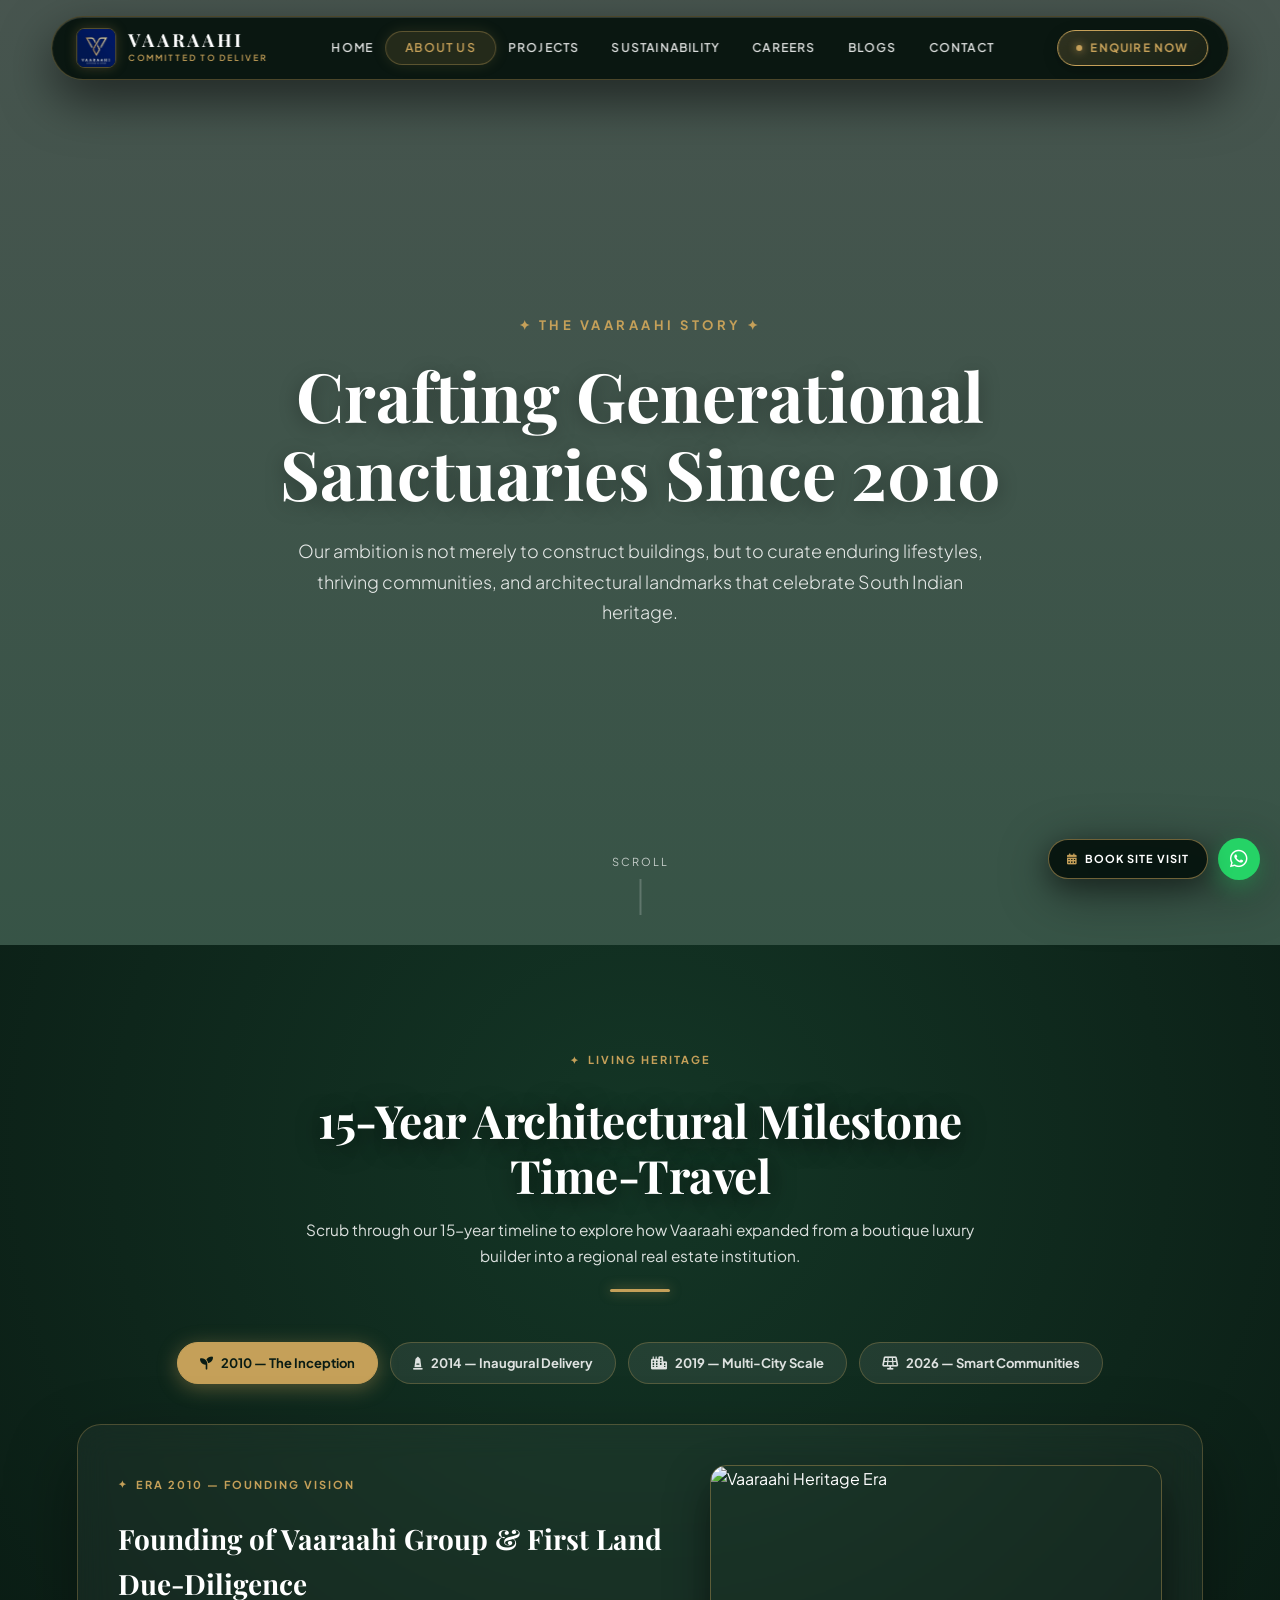
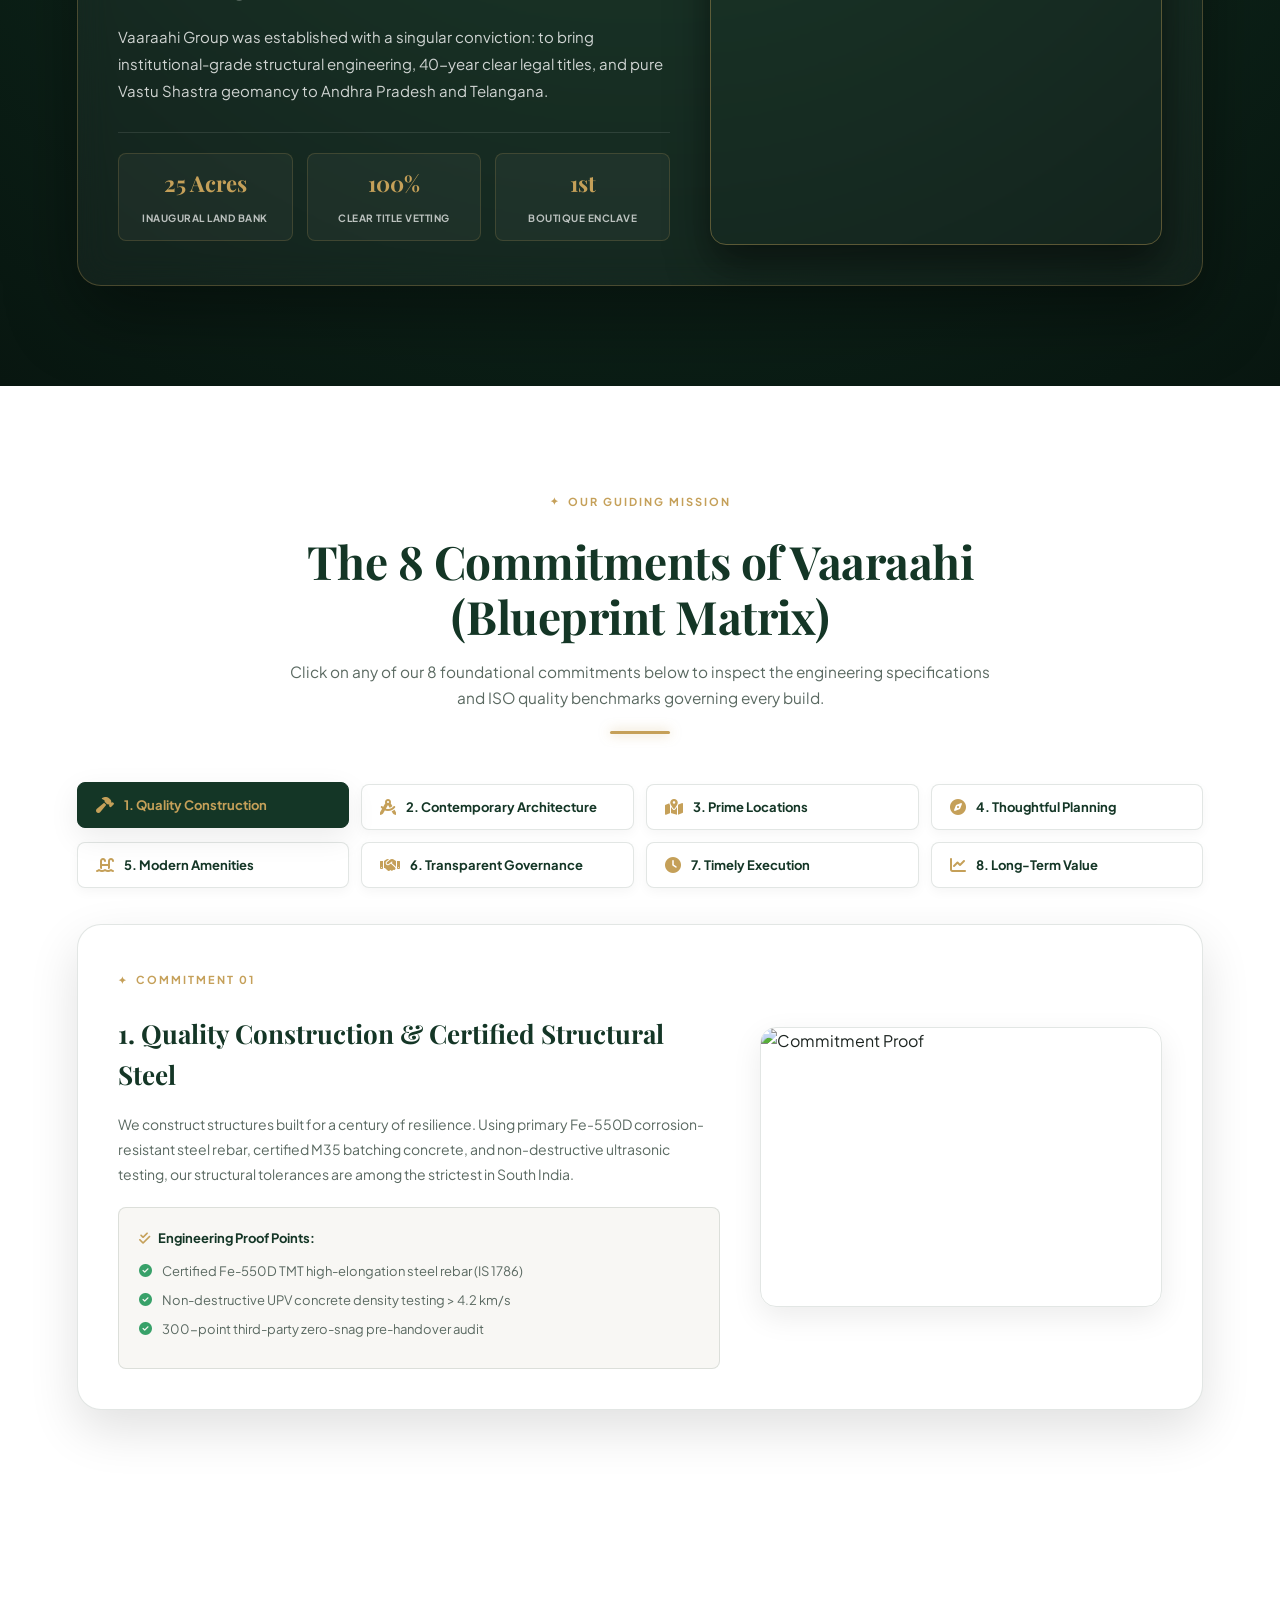
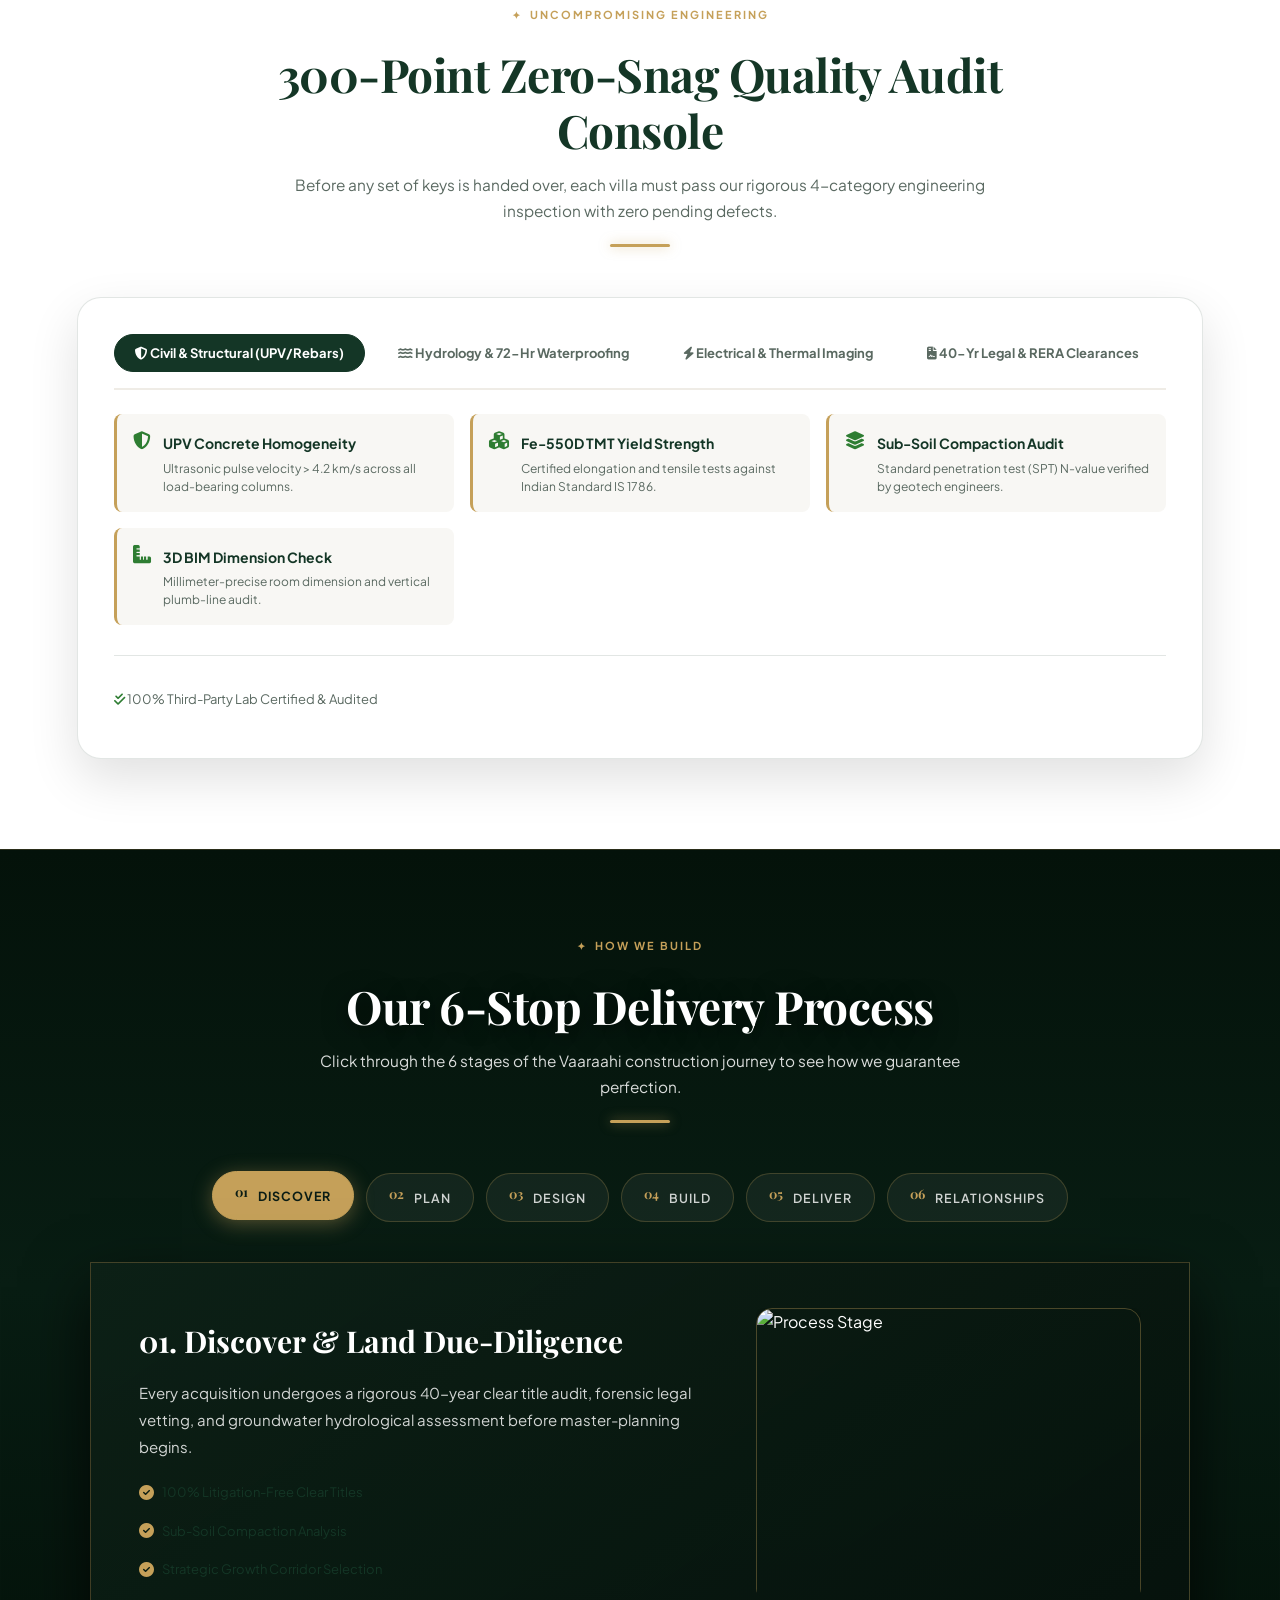
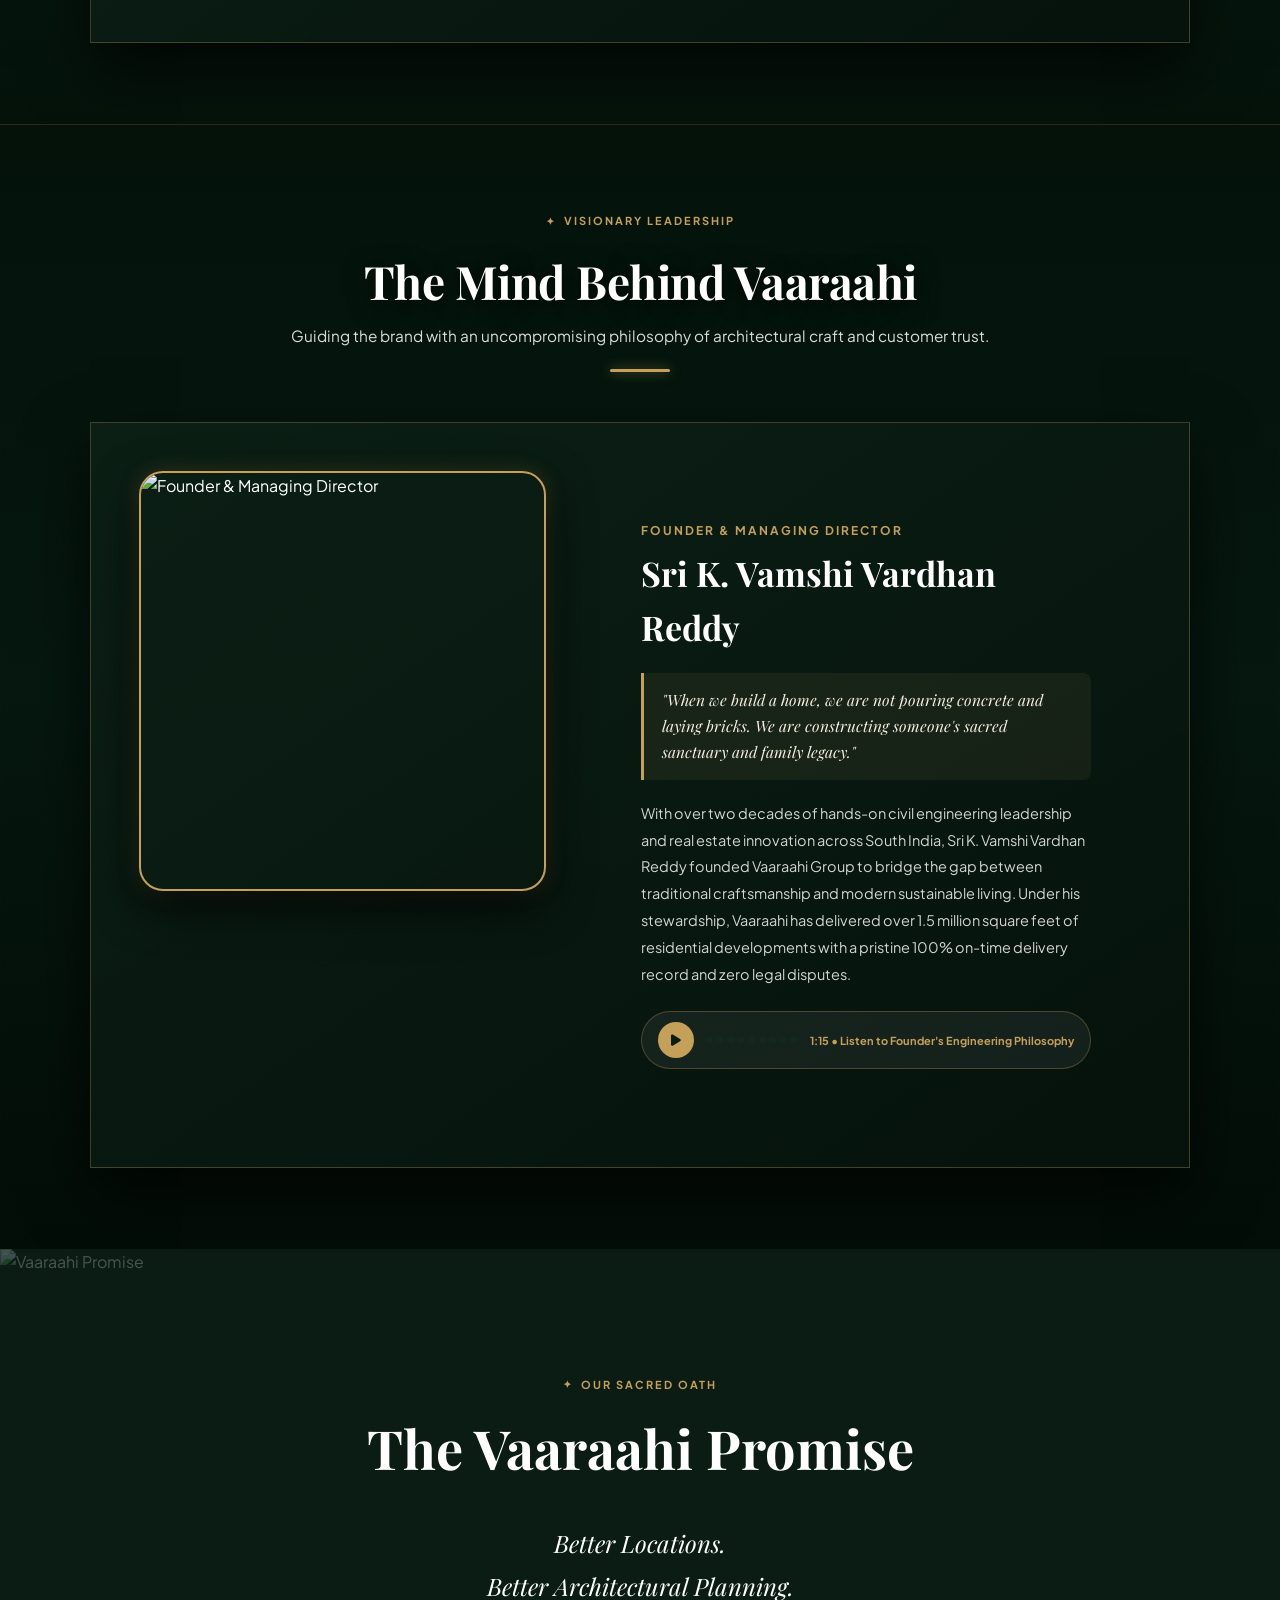
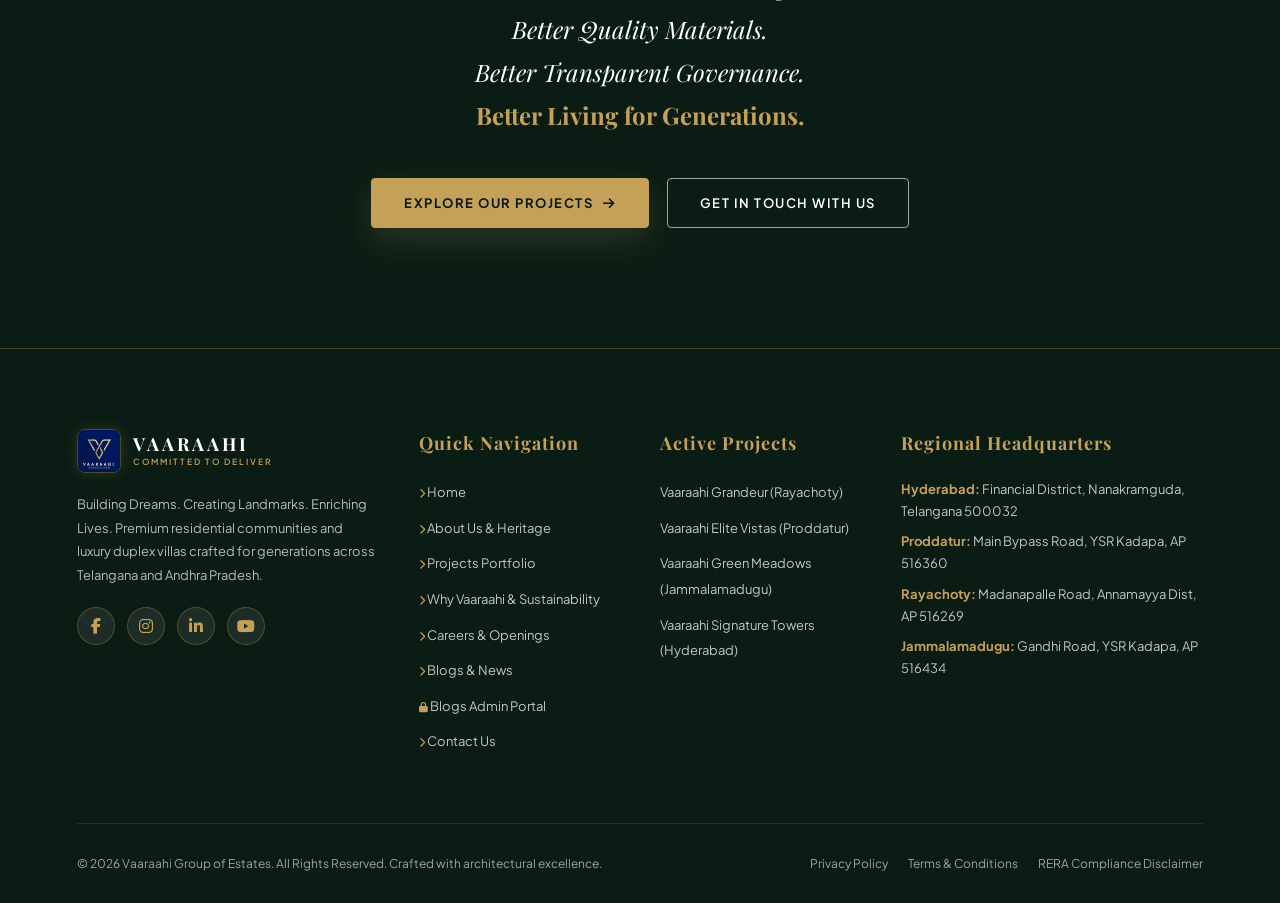
==== commit 4bc83f3d: "feat: complete luxury Vaaraahi Group portal with 3D WebGL cutaways, authentic brand logo, high-contr" ====
--- a/about.html
+++ b/about.html
@@ -3,327 +3,550 @@
 <head>
     <meta charset="UTF-8">
     <meta name="viewport" content="width=device-width, initial-scale=1.0">
-    <title>About Us — Vaaraahi Group</title>
-    <meta name="description" content="Learn about Vaaraahi Group's 15-year legacy of crafting generational sanctuaries across Andhra Pradesh and Telangana.">
+    <title>About Us — Vaaraahi Group | Heritage, Mission & Leadership</title>
+    <meta name="description" content="Discover the 15-year legacy, 8 mission commitments, 6 values pillars, leadership profile, and process timeline of Vaaraahi Group.">
+    
+    <!-- Google Fonts -->
     <link rel="preconnect" href="https://fonts.googleapis.com">
     <link rel="preconnect" href="https://fonts.gstatic.com" crossorigin>
-    <link href="https://fonts.googleapis.com/css2?family=Playfair+Display:ital,wght@0,400;0,500;0,600;0,700;0,800;1,400;1,600&family=Plus+Jakarta+Sans:wght@300;400;500;600;700&display=swap" rel="stylesheet">
+    <link href="https://fonts.googleapis.com/css2?family=Playfair+Display:ital,wght@0,400;0,500;0,600;0,700;0,800;1,400;1,600&family=Plus+Jakarta+Sans:wght@300;400;500;600;700;800&display=swap" rel="stylesheet">
+    
+    <!-- FontAwesome Icons -->
     <link rel="stylesheet" href="https://cdnjs.cloudflare.com/ajax/libs/font-awesome/6.4.0/css/all.min.css">
+    
+    <!-- Unified Luxury Stylesheet -->
     <link rel="stylesheet" href="style.css">
 </head>
 <body data-barba="wrapper">
 
-    <div class="transition-wipe"></div>
-
+    <!-- TOP SCROLL PROGRESS BAR -->
+    <div class="scroll-progress-bar"></div>
+
+    <!-- LUXURY CUSTOM CURSOR -->
+    <div class="lux-cursor"></div>
+    <div class="lux-follower"></div>
+
+    <!-- MAIN NAVIGATION -->
+    <!-- FLOATING ARCHITECTURAL CAPSULE NAVBAR -->
     <nav class="main-nav" id="navbar">
-        <a href="index.html" class="logo-container">
-            <span class="logo-title">VAARAAHI</span>
-            <span class="logo-tagline">Group of Estates</span>
+        <a href="index.html" class="logo-container" data-cursor-action="HOME">
+            <img src="assets/vaaraahi-logo-horizontal.png" alt="Vaaraahi Logo" class="brand-logo-img">
+            <div class="logo-text-group">
+                <span class="logo-title">VAARAAHI</span>
+                <span class="logo-tagline">COMMITTED TO DELIVER</span>
+            </div>
         </a>
-        <ul class="nav-links">
-            <li><a href="index.html">Home</a></li>
-            <li><a href="about.html" class="active">About Us</a></li>
-            <li><a href="portfolio.html">Projects</a></li>
-            <li><a href="engineering.html">Quality</a></li>
-            <li><a href="transparency.html">Approvals</a></li>
-            <li><a href="contact.html">Contact</a></li>
-        </ul>
-        <div style="display: flex; align-items: center; gap: 16px;">
-            <a href="contact.html" class="nav-cta">Enquire Now</a>
-            <button class="mobile-toggle" aria-label="Toggle menu">
-                <span></span><span></span><span></span>
+
+        <div class="nav-links-wrapper">
+            <div class="nav-glider" id="navGlider"></div>
+            <ul class="nav-links" id="navLinks">
+                <li><a href="index.html">Home</a></li>
+                <li><a href="about.html" class="active">About Us</a></li>
+                <li><a href="portfolio.html">Projects</a></li>
+                <li><a href="sustainability.html">Sustainability</a></li>
+                <li><a href="careers.html">Careers</a></li>
+                <li><a href="blogs.html">Blogs</a></li>
+                <li><a href="contact.html">Contact</a></li>
+            </ul>
+        </div>
+
+        <div class="nav-actions">
+            <a href="contact.html" class="nav-cta" data-cursor-action="ENQUIRE">
+                <span class="cta-pulse-dot"></span>
+                <span>Enquire Now</span>
+            </a>
+            <button class="mobile-toggle" aria-label="Toggle navigation menu">
+                <span></span>
+                <span></span>
+                <span></span>
             </button>
         </div>
     </nav>
 
+    <!-- FULL-SCREEN SPATIAL ESTATE CONCIERGE DRAWER -->
+    <div class="spatial-drawer-overlay" id="spatialDrawer">
+        <div class="spatial-drawer-container">
+            <div class="spatial-drawer-header">
+                <div class="drawer-brand">
+                    <div class="drawer-crest"><i class="fas fa-monument"></i></div>
+                    <div>
+                        <h3>VAARAAHI SPATIAL CONCIERGE</h3>
+                        <p>Signature Luxury Duplex Villas, Gated Communities & Plotted Enclaves Across AP & TG</p>
+                    </div>
+                </div>
+                <button class="spatial-drawer-close" id="spatialDrawerClose" aria-label="Close Spatial Concierge">
+                    <i class="fas fa-times"></i>
+                </button>
+            </div>
+
+            <div class="spatial-drawer-grid">
+                <!-- Left: Signature Landmark Estates Quick Access -->
+                <div class="spatial-drawer-col">
+                    <span class="drawer-col-tag"><i class="fas fa-layer-group"></i> Signature Landmark Estates</span>
+                    <div class="spatial-project-cards">
+                        <a href="project-detail.html" class="spatial-proj-card">
+                            <div class="proj-thumb">
+                                <img src="https://images.unsplash.com/photo-1613490493576-7fde63acd811?auto=format&fit=crop&w=400&q=80" alt="Vaaraahi Siri Meadows">
+                            </div>
+                            <div class="proj-info">
+                                <h4>Vaaraahi Siri Meadows</h4>
+                                <span>Proddatur • Ultra-Luxury Gated Duplex Villas</span>
+                                <span class="proj-pill">100% Clear RERA • Handover Ready</span>
+                            </div>
+                        </a>
+
+                        <a href="portfolio.html" class="spatial-proj-card">
+                            <div class="proj-thumb">
+                                <img src="https://images.unsplash.com/photo-1600596542815-ffad4c1539a9?auto=format&fit=crop&w=400&q=80" alt="Royal Palm Enclave">
+                            </div>
+                            <div class="proj-info">
+                                <h4>Vaaraahi Royal Palms</h4>
+                                <span>Hyderabad IT Corridor • Sustainable Eco-Estates</span>
+                                <span class="proj-pill">Phase II Booking Open</span>
+                            </div>
+                        </a>
+
+                        <a href="portfolio.html" class="spatial-proj-card">
+                            <div class="proj-thumb">
+                                <img src="https://images.unsplash.com/photo-1600585154340-be6161a56a0c?auto=format&fit=crop&w=400&q=80" alt="Emerald Crest">
+                            </div>
+                            <div class="proj-info">
+                                <h4>Vaaraahi Emerald Crest</h4>
+                                <span>Jammalamadugu • Highway Frontage Plotted Gated Community</span>
+                                <span class="proj-pill">APF & Bank Approved</span>
+                            </div>
+                        </a>
+                    </div>
+                </div>
+
+                <!-- Center: Direct Navigation Sitemap -->
+                <div class="spatial-drawer-col">
+                    <span class="drawer-col-tag"><i class="fas fa-compass"></i> Architectural Directory</span>
+                    <ul class="drawer-links-nav">
+                        <li><a href="index.html"><i class="fas fa-home"></i> <span>Home Portal</span> <small>3D Spatial Rig</small></a></li>
+                        <li><a href="about.html"><i class="fas fa-landmark"></i> <span>Heritage & Story</span> <small>15+ Years Legacy</small></a></li>
+                        <li><a href="portfolio.html"><i class="fas fa-cubes"></i> <span>All Projects</span> <small>Villas & Enclaves</small></a></li>
+                        <li><a href="sustainability.html"><i class="fas fa-leaf"></i> <span>Sustainability & Geomancy</span> <small>Bioclimatic & Vastu</small></a></li>
+                        <li><a href="careers.html"><i class="fas fa-briefcase"></i> <span>Careers Portal</span> <small>Build With Us</small></a></li>
+                        <li><a href="blogs.html"><i class="fas fa-newspaper"></i> <span>Insights & Press</span> <small>Architecture Articles</small></a></li>
+                        <li><a href="contact.html"><i class="fas fa-map-marker-alt"></i> <span>Contact & Site Visit</span> <small>Experience Center</small></a></li>
+                    </ul>
+                </div>
+
+                <!-- Right: VIP Investor Desk -->
+                <div class="spatial-drawer-col spatial-concierge-card">
+                    <span class="drawer-col-tag"><i class="fas fa-headset"></i> VIP Investor Desk</span>
+                    <div class="concierge-box">
+                        <div class="concierge-live-status">
+                            <span class="pulse-green"></span>
+                            <span>Executive Advisors Online</span>
+                        </div>
+                        <h4>Schedule a Private Spatial Walkthrough</h4>
+                        <p>Receive exclusive investor kits, APF approvals, structural blueprints, and schedule an on-ground chauffeur visit.</p>
+                        
+                        <div class="concierge-hotlines">
+                            <a href="tel:+919876543210" class="hotline-btn"><i class="fas fa-phone-alt"></i> +91 98765 43210</a>
+                            <a href="https://wa.me/919876543210" target="_blank" class="hotline-btn whatsapp"><i class="fab fa-whatsapp"></i> Instant WhatsApp Concierge</a>
+                        </div>
+
+                        <div class="concierge-metrics-strip">
+                            <div><strong>100%</strong><span>RERA Approved</span></div>
+                            <div><strong>1.5M+</strong><span>Sq.Ft Built</span></div>
+                            <div><strong>1,000+</strong><span>Families</span></div>
+                        </div>
+                    </div>
+                </div>
+            </div>
+        </div>
+    </div>
+
+    <!-- MAIN BARBA CONTAINER -->
     <main data-barba="container" data-barba-namespace="about">
-        
-        <!-- HERO -->
+
+        <!-- ================= 1. HERO SECTION ================= -->
         <section class="hero-greensiri">
             <div class="hero-bg-wrapper">
-                <img src="https://images.unsplash.com/photo-1600607687939-ce8a6c25118c?auto=format&fit=crop&w=1920&q=80" alt="About Us Hero" class="hero-bg-img">
+                <img src="https://images.unsplash.com/photo-1600607687939-ce8a6c25118c?auto=format&fit=crop&w=1920&q=80" alt="Vaaraahi Heritage Hero" class="hero-bg-img">
                 <div class="hero-overlay"></div>
             </div>
-            <div class="hero-content">
-                <span class="hero-eyebrow">The Vaaraahi Legacy</span>
+
+            <div class="hero-content gs-reveal">
+                <span class="hero-eyebrow">✦ The Vaaraahi Story ✦</span>
                 <h1 class="hero-heading">Crafting Generational<br>Sanctuaries Since 2010</h1>
-                <p class="hero-subheading">Our ambition is not simply to build more homes. Our ambition is to build better homes, better communities, and better lifestyles across South India.</p>
-            </div>
+                <p class="hero-subheading">Our ambition is not merely to construct buildings, but to curate enduring lifestyles, thriving communities, and architectural landmarks that celebrate South Indian heritage.</p>
+            </div>
+
             <div class="hero-scroll-indicator">
                 <span>Scroll</span>
                 <div class="hero-scroll-line"></div>
             </div>
         </section>
 
-        <!-- SPLIT STORY: ORIGIN & VISION -->
-        <section class="split-story-section">
-            <div class="split-story-grid">
-                <div class="story-visual-composition gs-reveal">
-                    <img src="https://images.unsplash.com/photo-1600596542815-ffad4c1539a9?auto=format&fit=crop&w=1000&q=80" alt="Vaaraahi Heritage" class="main-story-img">
-                    <img src="https://images.unsplash.com/photo-1600585154526-990dced4db0d?auto=format&fit=crop&w=600&q=80" alt="Architectural Detail" class="secondary-story-img">
-                    <div class="story-experience-badge">
-                        <h4>2010</h4>
-                        <p>Year Founded</p>
-                    </div>
-                </div>
-
-                <div class="story-content gs-reveal">
-                    <span class="section-tag">Our Origin Story</span>
-                    <h2 class="quote-serif" style="font-size: clamp(28px, 3.5vw, 44px); margin-bottom: 16px;">Born from a Vision of Architectural Purity</h2>
+        <!-- ================= 2. UNIQUE TOOL: 15-YEAR INTERACTIVE MILESTONE TIME-TRAVEL SLIDER ================= -->
+        <section class="time-travel-section">
+            <div class="section-header-center gs-reveal">
+                <span class="section-tag">Living Heritage</span>
+                <h2>15-Year Architectural Milestone Time-Travel</h2>
+                <p>Scrub through our 15-year timeline to explore how Vaaraahi expanded from a boutique luxury builder into a regional real estate institution.</p>
+                <div class="gold-divider"></div>
+            </div>
+
+            <div class="time-travel-wrap gs-reveal">
+                <!-- Timeline Era Buttons -->
+                <div class="time-era-nav">
+                    <button class="time-era-btn active" data-era="2010" data-cursor-action="ERA"><i class="fas fa-seedling"></i> 2010 — The Inception</button>
+                    <button class="time-era-btn" data-era="2014" data-cursor-action="ERA"><i class="fas fa-monument"></i> 2014 — Inaugural Delivery</button>
+                    <button class="time-era-btn" data-era="2019" data-cursor-action="ERA"><i class="fas fa-city"></i> 2019 — Multi-City Scale</button>
+                    <button class="time-era-btn" data-era="2026" data-cursor-action="ERA"><i class="fas fa-solar-panel"></i> 2026 — Smart Communities</button>
+                </div>
+
+                <!-- Active Era Visual & Narrative Stage -->
+                <div class="time-era-stage">
+                    <div class="time-era-content">
+                        <span class="section-tag" id="timeEraBadge" style="color: var(--color-gold);">Era 2010 — Founding Vision</span>
+                        <h3 id="timeEraTitle" style="font-family: var(--font-serif); font-size: 28px; color: #FFFFFF; margin: 12px 0 16px;">Founding of Vaaraahi Group & First Land Due-Diligence</h3>
+                        <p id="timeEraDesc" style="font-size: 15px; color: rgba(255,255,255,0.8); line-height: 1.8; margin-bottom: 24px;">
+                            Vaaraahi Group was established with a singular conviction: to bring institutional-grade structural engineering, 40-year clear legal titles, and pure Vastu Shastra geomancy to Andhra Pradesh and Telangana.
+                        </p>
+
+                        <div class="time-era-stats">
+                            <div class="era-stat-item">
+                                <span class="era-stat-val" id="timeEraStat1">25 Acres</span>
+                                <span class="era-stat-lbl" id="timeEraLabel1">Inaugural Land Bank</span>
+                            </div>
+                            <div class="era-stat-item">
+                                <span class="era-stat-val" id="timeEraStat2">100%</span>
+                                <span class="era-stat-lbl" id="timeEraLabel2">Clear Title Vetting</span>
+                            </div>
+                            <div class="era-stat-item">
+                                <span class="era-stat-val" id="timeEraStat3">1st</span>
+                                <span class="era-stat-lbl" id="timeEraLabel3">Boutique Enclave</span>
+                            </div>
+                        </div>
+                    </div>
+
+                    <div class="time-era-visual">
+                        <img id="timeEraImg" src="https://images.unsplash.com/photo-1600585154526-990dced4db0d?auto=format&fit=crop&w=1000&q=80" alt="Vaaraahi Heritage Era">
+                    </div>
+                </div>
+            </div>
+        </section>
+
+        <!-- ================= 3. UNIQUE TOOL: INTERACTIVE BLUEPRINT COMMITMENT MATRIX & QUALITY DIAL ================= -->
+        <section class="commitments-matrix-section">
+            <div class="section-header-center gs-reveal">
+                <span class="section-tag">Our Guiding Mission</span>
+                <h2>The 8 Commitments of Vaaraahi (Blueprint Matrix)</h2>
+                <p>Click on any of our 8 foundational commitments below to inspect the engineering specifications and ISO quality benchmarks governing every build.</p>
+                <div class="gold-divider"></div>
+            </div>
+
+            <div class="commitment-matrix-console gs-reveal">
+                <!-- 8 Interactive Stations Navigation Grid -->
+                <div class="matrix-stations-grid">
+                    <button class="matrix-btn active" data-matrix-id="1" data-cursor-action="COMMIT"><i class="fas fa-hammer"></i> 1. Quality Construction</button>
+                    <button class="matrix-btn" data-matrix-id="2" data-cursor-action="COMMIT"><i class="fas fa-drafting-compass"></i> 2. Contemporary Architecture</button>
+                    <button class="matrix-btn" data-matrix-id="3" data-cursor-action="COMMIT"><i class="fas fa-map-marked-alt"></i> 3. Prime Locations</button>
+                    <button class="matrix-btn" data-matrix-id="4" data-cursor-action="COMMIT"><i class="fas fa-compass"></i> 4. Thoughtful Planning</button>
+                    <button class="matrix-btn" data-matrix-id="5" data-cursor-action="COMMIT"><i class="fas fa-swimming-pool"></i> 5. Modern Amenities</button>
+                    <button class="matrix-btn" data-matrix-id="6" data-cursor-action="COMMIT"><i class="fas fa-handshake"></i> 6. Transparent Governance</button>
+                    <button class="matrix-btn" data-matrix-id="7" data-cursor-action="COMMIT"><i class="fas fa-clock"></i> 7. Timely Execution</button>
+                    <button class="matrix-btn" data-matrix-id="8" data-cursor-action="COMMIT"><i class="fas fa-chart-line"></i> 8. Long-Term Value</button>
+                </div>
+
+                <!-- Dynamic Detailed Evidence Stage -->
+                <div class="matrix-stage-panel" id="matrixStagePanel">
+                    <div class="matrix-panel-left">
+                        <span class="section-tag" id="matrixBadge" style="color: var(--color-gold);">Commitment 01</span>
+                        <h3 id="matrixTitle" style="font-family: var(--font-serif); font-size: 26px; color: var(--color-forest); margin: 12px 0 16px;">1. Quality Construction & Certified Structural Steel</h3>
+                        <p id="matrixDesc" style="color: var(--color-text-muted); font-size: 14px; line-height: 1.8; margin-bottom: 20px;">
+                            We construct structures built for a century of resilience. Using primary Fe-550D corrosion-resistant steel rebar, certified M35 batching concrete, and non-destructive ultrasonic testing, our structural tolerances are among the strictest in South India.
+                        </p>
+
+                        <div class="matrix-proof-list">
+                            <h4><i class="fas fa-check-double" style="color: var(--color-gold);"></i> Engineering Proof Points:</h4>
+                            <ul id="matrixProofList">
+                                <li><i class="fas fa-check-circle" style="color: #38A169;"></i> Certified Fe-550D TMT high-elongation steel rebar (IS 1786)</li>
+                                <li><i class="fas fa-check-circle" style="color: #38A169;"></i> Non-destructive UPV concrete density testing > 4.2 km/s</li>
+                                <li><i class="fas fa-check-circle" style="color: #38A169;"></i> 300-point third-party zero-snag pre-handover audit</li>
+                            </ul>
+                        </div>
+                    </div>
+
+                    <div class="matrix-panel-right">
+                        <img id="matrixImg" src="https://images.unsplash.com/photo-1504307651254-35680f356dfd?auto=format&fit=crop&w=800&q=80" alt="Commitment Proof">
+                    </div>
+                </div>
+            </div>
+        </section>
+
+        <!-- ================= 4. INNOVATIVE TOOL: INTERACTIVE 300-POINT ZERO-SNAG & RERA VERIFIER ================= -->
+        <section style="padding: 90px 6%; background: var(--color-bg-primary);">
+            <div class="section-header-center gs-reveal">
+                <span class="section-tag">Uncompromising Engineering</span>
+                <h2>300-Point Zero-Snag Quality Audit Console</h2>
+                <p>Before any set of keys is handed over, each villa must pass our rigorous 4-category engineering inspection with zero pending defects.</p>
+                <div class="gold-divider"></div>
+            </div>
+
+            <div class="verifier-console-box gs-reveal">
+                <div class="verifier-category-nav">
+                    <button class="verifier-cat-btn active" data-category="structural" data-cursor-action="AUDIT"><i class="fas fa-shield-alt"></i> Civil & Structural (UPV/Rebars)</button>
+                    <button class="verifier-cat-btn" data-category="waterproofing" data-cursor-action="AUDIT"><i class="fas fa-water"></i> Hydrology & 72-Hr Waterproofing</button>
+                    <button class="verifier-cat-btn" data-category="electrical" data-cursor-action="AUDIT"><i class="fas fa-bolt"></i> Electrical & Thermal Imaging</button>
+                    <button class="verifier-cat-btn" data-category="legal" data-cursor-action="AUDIT"><i class="fas fa-file-contract"></i> 40-Yr Legal & RERA Clearances</button>
+                </div>
+
+                <div class="verifier-check-grid" id="verifierChecksGrid">
+                    <div class="verifier-check-item gs-reveal">
+                        <i class="fas fa-shield-alt"></i>
+                        <div>
+                            <strong style="color: var(--color-forest); font-size: 14px;">UPV Concrete Homogeneity</strong>
+                            <p style="font-size: 12px; color: var(--color-text-muted); margin-top: 4px; line-height: 1.5;">Ultrasonic pulse velocity > 4.2 km/s across all load-bearing columns.</p>
+                        </div>
+                    </div>
+                    <div class="verifier-check-item gs-reveal">
+                        <i class="fas fa-cubes"></i>
+                        <div>
+                            <strong style="color: var(--color-forest); font-size: 14px;">Fe-550D TMT Yield Strength</strong>
+                            <p style="font-size: 12px; color: var(--color-text-muted); margin-top: 4px; line-height: 1.5;">Certified elongation and tensile tests against Indian Standard IS 1786.</p>
+                        </div>
+                    </div>
+                    <div class="verifier-check-item gs-reveal">
+                        <i class="fas fa-layer-group"></i>
+                        <div>
+                            <strong style="color: var(--color-forest); font-size: 14px;">Sub-Soil Compaction Audit</strong>
+                            <p style="font-size: 12px; color: var(--color-text-muted); margin-top: 4px; line-height: 1.5;">Standard penetration test (SPT) N-value verified by geotech engineers.</p>
+                        </div>
+                    </div>
+                    <div class="verifier-check-item gs-reveal">
+                        <i class="fas fa-ruler-combined"></i>
+                        <div>
+                            <strong style="color: var(--color-forest); font-size: 14px;">3D BIM Dimension Check</strong>
+                            <p style="font-size: 12px; color: var(--color-text-muted); margin-top: 4px; line-height: 1.5;">Millimeter-precise room dimension and vertical plumb-line audit.</p>
+                        </div>
+                    </div>
+                </div>
+
+                <div style="margin-top: 30px; padding-top: 20px; border-top: 1px solid var(--color-border); display: flex; justify-content: space-between; align-items: center; flex-wrap: wrap; gap: 16px;">
+                    <span style="font-size: 13px; color: var(--color-text-muted);"><i class="fas fa-check-double" style="color: #2E7D32;"></i> 100% Third-Party Lab Certified & Audited</span>
+                    <button class="btn-luxury-outline" onclick="showToast('Sample 300-Point Audit Checklist downloaded successfully.');" data-cursor-action="DOWNLOAD">
+                        <i class="fas fa-file-pdf"></i> Download Sample Audit Log (PDF)
+                    </button>
+                </div>
+            </div>
+        </section>
+
+        <!-- ================= 5. INTERACTIVE PROCESS TIMELINE (6 STOPS) ================= -->
+        <section class="process-stepper-section">
+            <div class="section-header-center gs-reveal">
+                <span class="section-tag">How We Build</span>
+                <h2>Our 6-Stop Delivery Process</h2>
+                <p>Click through the 6 stages of the Vaaraahi construction journey to see how we guarantee perfection.</p>
+                <div class="gold-divider"></div>
+            </div>
+
+            <!-- 6 Step Clickable Track -->
+            <div class="process-steps-track gs-reveal">
+                <div class="process-step-node active" data-cursor-action="STEP">
+                    <div class="step-num">01</div>
+                    <div class="step-title">Discover</div>
+                </div>
+                <div class="process-step-node" data-cursor-action="STEP">
+                    <div class="step-num">02</div>
+                    <div class="step-title">Plan</div>
+                </div>
+                <div class="process-step-node" data-cursor-action="STEP">
+                    <div class="step-num">03</div>
+                    <div class="step-title">Design</div>
+                </div>
+                <div class="process-step-node" data-cursor-action="STEP">
+                    <div class="step-num">04</div>
+                    <div class="step-title">Build</div>
+                </div>
+                <div class="process-step-node" data-cursor-action="STEP">
+                    <div class="step-num">05</div>
+                    <div class="step-title">Deliver</div>
+                </div>
+                <div class="process-step-node" data-cursor-action="STEP">
+                    <div class="step-num">06</div>
+                    <div class="step-title">Relationships</div>
+                </div>
+            </div>
+
+            <!-- Dynamic Process Preview Card -->
+            <div class="process-display-card gs-reveal">
+                <div class="process-card-info">
+                    <h3 id="processDisplayTitle">01. Discover & Land Due-Diligence</h3>
+                    <p id="processDisplayDesc">Every acquisition undergoes a rigorous 40-year clear title audit, forensic legal vetting, and groundwater hydrological assessment before master-planning begins.</p>
+                    <ul id="processDisplaySpecs">
+                        <li><i class="fas fa-check-circle"></i> 100% Litigation-Free Clear Titles</li>
+                        <li><i class="fas fa-check-circle"></i> Sub-Soil Compaction Analysis</li>
+                        <li><i class="fas fa-check-circle"></i> Strategic Growth Corridor Selection</li>
+                    </ul>
+                </div>
+                <div class="process-card-img">
+                    <img id="processDisplayImg" src="https://images.unsplash.com/photo-1500382017468-9049fed747ef?auto=format&fit=crop&w=800&q=80" alt="Process Stage">
+                </div>
+            </div>
+        </section>
+
+        <!-- ================= 6. LEADERSHIP PROFILE WITH PHILOSOPHY AUDIO-NOTES ================= -->
+        <section class="leadership-section">
+            <div class="section-header-center gs-reveal">
+                <span class="section-tag">Visionary Leadership</span>
+                <h2>The Mind Behind Vaaraahi</h2>
+                <p>Guiding the brand with an uncompromising philosophy of architectural craft and customer trust.</p>
+                <div class="gold-divider"></div>
+            </div>
+
+            <div class="leader-card-box gs-reveal">
+                <div class="leader-photo-wrap">
+                    <img src="https://images.unsplash.com/photo-1560250097-0b93528c311a?auto=format&fit=crop&w=800&q=80" alt="Founder & Managing Director">
+                </div>
+                <div class="leader-content">
+                    <div class="leader-title">Founder & Managing Director</div>
+                    <h3>Sri K. Vamshi Vardhan Reddy</h3>
                     
-                    <div class="story-quote-box">
-                        <p>"We don't build for today. We build for the generations who will call these spaces home."</p>
-                    </div>
-
-                    <p style="color: var(--color-text-muted); font-size: 16px; line-height: 1.8; margin-bottom: 24px;">
-                        Vaaraahi Group was founded with an unwavering conviction: that every family in Andhra Pradesh and Telangana deserves access to world-class architecture, transparent governance, and construction that stands the test of time. What began as a single villa project in Proddatur has blossomed into one of the region's most trusted real estate brands.
+                    <div class="leader-quote">
+                        "When we build a home, we are not pouring concrete and laying bricks. We are constructing someone's sacred sanctuary and family legacy."
+                    </div>
+
+                    <p class="leader-bio">
+                        With over two decades of hands-on civil engineering leadership and real estate innovation across South India, Sri K. Vamshi Vardhan Reddy founded Vaaraahi Group to bridge the gap between traditional craftsmanship and modern sustainable living. Under his stewardship, Vaaraahi has delivered over 1.5 million square feet of residential developments with a pristine 100% on-time delivery record and zero legal disputes.
                     </p>
 
-                    <div style="display: flex; gap: 20px; align-items: center; flex-wrap: wrap;">
-                        <a href="portfolio.html" class="btn-luxury">View Our Legacy Projects <i class="fas fa-arrow-right"></i></a>
-                    </div>
-                </div>
-            </div>
-        </section>
-
-        <!-- STATS -->
-        <section class="stats-ribbon">
-            <div class="stats-grid gs-reveal">
-                <div class="stat-box">
-                    <h3><span class="stat-num-val" data-target="15">0</span><span class="gold">+</span></h3>
-                    <p>Years of Excellence</p>
-                </div>
-                <div class="stat-box">
-                    <h3><span class="stat-num-val" data-target="1000">0</span><span class="gold">+</span></h3>
-                    <p>Happy Families</p>
-                </div>
-                <div class="stat-box">
-                    <h3><span class="stat-num-val" data-target="5">0</span><span class="gold">+</span></h3>
-                    <p>Landmark Projects</p>
-                </div>
-                <div class="stat-box">
-                    <h3><span class="stat-num-val" data-target="4">0</span><span class="gold"></span></h3>
-                    <p>Cities Across AP & TS</p>
-                </div>
-            </div>
-        </section>
-
-        <!-- PANORAMIC BREAK -->
-        <section class="panoramic-break">
-            <img src="https://images.unsplash.com/photo-1613977257363-707ba9348227?auto=format&fit=crop&w=1920&q=80" alt="Vaaraahi Community" class="panoramic-bg-img">
-            <div class="panoramic-overlay"></div>
-            <div class="panoramic-content gs-reveal">
-                <span class="hero-eyebrow" style="color: var(--color-gold-light);">Our Belief</span>
-                <h2>"A house is a collection of bricks.<br>A home is where family legacies unfold."</h2>
-                <p>Every design decision, every material choice, every structural beam is placed with your family's future in mind.</p>
-            </div>
-        </section>
-
-        <!-- INTERACTIVE LEADERSHIP TIMELINE -->
-        <section class="pillars-interactive-section">
-            <div class="section-header-center gs-reveal">
-                <span class="section-tag">Executive Leadership</span>
-                <h2>The People Behind the Promise</h2>
-                <p>Click on each milestone to explore the journey that shaped Vaaraahi Group into a regional powerhouse.</p>
-            </div>
-
-            <div class="pillar-console-wrapper gs-reveal">
-                <div class="pillar-nav-rail">
-                    <button class="pillar-tab-btn active" data-tab="timeline-1">
-                        <div class="tab-btn-left">
-                            <span class="tab-btn-num">2010</span>
-                            <span class="tab-btn-title">The Founding</span>
-                        </div>
-                        <i class="fas fa-chevron-right tab-btn-arrow"></i>
-                    </button>
-                    <button class="pillar-tab-btn" data-tab="timeline-2">
-                        <div class="tab-btn-left">
-                            <span class="tab-btn-num">2015</span>
-                            <span class="tab-btn-title">City Pride Delivered</span>
-                        </div>
-                        <i class="fas fa-chevron-right tab-btn-arrow"></i>
-                    </button>
-                    <button class="pillar-tab-btn" data-tab="timeline-3">
-                        <div class="tab-btn-left">
-                            <span class="tab-btn-num">2020</span>
-                            <span class="tab-btn-title">Expanding Horizons</span>
-                        </div>
-                        <i class="fas fa-chevron-right tab-btn-arrow"></i>
-                    </button>
-                    <button class="pillar-tab-btn" data-tab="timeline-4">
-                        <div class="tab-btn-left">
-                            <span class="tab-btn-num">2024</span>
-                            <span class="tab-btn-title">Grandeur & Lotus Grand</span>
-                        </div>
-                        <i class="fas fa-chevron-right tab-btn-arrow"></i>
-                    </button>
-                    <button class="pillar-tab-btn" data-tab="timeline-5">
-                        <div class="tab-btn-left">
-                            <span class="tab-btn-num">2026</span>
-                            <span class="tab-btn-title">Hyderabad Expansion</span>
-                        </div>
-                        <i class="fas fa-chevron-right tab-btn-arrow"></i>
-                    </button>
-                </div>
-
-                <div class="pillar-display-stage">
-                    <div class="pillar-stage-panel active" id="timeline-1">
-                        <div class="stage-badge-header">
-                            <span class="stage-badge">Founding Year</span>
-                        </div>
-                        <div class="stage-image-preview">
-                            <img src="https://images.unsplash.com/photo-1486406146926-c627a92ad1ab?auto=format&fit=crop&w=800&q=80" alt="The Founding">
-                        </div>
-                        <h3 class="stage-title">A Dream Takes Shape in Proddatur</h3>
-                        <p class="stage-description">Vaaraahi Group was founded by a team of visionary civil engineers and legal experts who saw the vast gap between what families deserved and what the market offered in Tier-2 South Indian cities.</p>
-                        <div class="stage-metrics-grid">
-                            <div class="stage-metric-box"><span>First Project</span><strong>Proddatur Residential Enclave</strong></div>
-                            <div class="stage-metric-box"><span>Core Team</span><strong>5 Founding Directors</strong></div>
-                        </div>
-                    </div>
-
-                    <div class="pillar-stage-panel" id="timeline-2">
-                        <div class="stage-badge-header">
-                            <span class="stage-badge">Flagship Delivery</span>
-                        </div>
-                        <div class="stage-image-preview">
-                            <img src="https://images.unsplash.com/photo-1574362848149-11496d93a7c7?auto=format&fit=crop&w=800&q=80" alt="City Pride">
-                        </div>
-                        <h3 class="stage-title">Vaaraahi City Pride — 100% Delivered</h3>
-                        <p class="stage-description">Our flagship luxury apartment development in Proddatur was handed over with zero delays and zero pending snags, establishing the Vaaraahi reputation for reliability and craftsmanship.</p>
-                        <div class="stage-metrics-grid">
-                            <div class="stage-metric-box"><span>Units Delivered</span><strong>100% On-Time Handover</strong></div>
-                            <div class="stage-metric-box"><span>Snag Rating</span><strong>300-Point Zero Defects</strong></div>
-                        </div>
-                    </div>
-
-                    <div class="pillar-stage-panel" id="timeline-3">
-                        <div class="stage-badge-header">
-                            <span class="stage-badge">Geographic Expansion</span>
-                        </div>
-                        <div class="stage-image-preview">
-                            <img src="https://images.unsplash.com/photo-1512917774080-9991f1c4c750?auto=format&fit=crop&w=800&q=80" alt="Expansion">
-                        </div>
-                        <h3 class="stage-title">Expanding Into 3 Cities Simultaneously</h3>
-                        <p class="stage-description">Buoyed by customer trust and NRI investor demand, Vaaraahi expanded operations to Rayachoty, Jammalamadugu, and began land acquisition scouting in Hyderabad's growth corridors.</p>
-                        <div class="stage-metrics-grid">
-                            <div class="stage-metric-box"><span>NRI Clients</span><strong>40%+ of Buyer Base</strong></div>
-                            <div class="stage-metric-box"><span>New Markets</span><strong>Rayachoty, Jammalamadugu</strong></div>
-                        </div>
-                    </div>
-
-                    <div class="pillar-stage-panel" id="timeline-4">
-                        <div class="stage-badge-header">
-                            <span class="stage-badge">Luxury Redefined</span>
-                        </div>
-                        <div class="stage-image-preview">
-                            <img src="https://images.unsplash.com/photo-1613977257363-707ba9348227?auto=format&fit=crop&w=800&q=80" alt="Grandeur Launch">
-                        </div>
-                        <h3 class="stage-title">Grandeur & Lotus Grand Launched</h3>
-                        <p class="stage-description">The most ambitious projects in Vaaraahi's history — featuring duplex luxury villas with clubhouses, infinity pools, and community parks across Rayachoty and Jammalamadugu.</p>
-                        <div class="stage-metrics-grid">
-                            <div class="stage-metric-box"><span>Project Scale</span><strong>Multi-Acre Gated Townships</strong></div>
-                            <div class="stage-metric-box"><span>Amenities</span><strong>Resort-Grade Clubhouses</strong></div>
-                        </div>
-                    </div>
-
-                    <div class="pillar-stage-panel" id="timeline-5">
-                        <div class="stage-badge-header">
-                            <span class="stage-badge">The Next Chapter</span>
-                        </div>
-                        <div class="stage-image-preview">
-                            <img src="https://images.unsplash.com/photo-1600585154340-be6161a56a0c?auto=format&fit=crop&w=800&q=80" alt="Hyderabad">
-                        </div>
-                        <h3 class="stage-title">Hyderabad — The Metropolis Awaits</h3>
-                        <p class="stage-description">Strategic land parcels secured along Hyderabad's prime ORR growth corridors for ultra-premium villa enclaves, marking Vaaraahi's entry into the metropolitan luxury segment.</p>
-                        <div class="stage-metrics-grid">
-                            <div class="stage-metric-box"><span>Market Entry</span><strong>Hyderabad ORR Corridor</strong></div>
-                            <div class="stage-metric-box"><span>Segment</span><strong>Ultra-Premium Villas</strong></div>
-                        </div>
-                    </div>
-                </div>
-            </div>
-        </section>
-
-        <!-- CHAIRMAN'S MESSAGE WITH IMAGE -->
-        <section class="split-story-section" style="background-color: var(--color-bg-secondary);">
-            <div class="split-story-grid" style="direction: rtl;">
-                <div class="story-visual-composition gs-reveal" style="direction: ltr;">
-                    <img src="https://images.unsplash.com/photo-1560518883-ce09059eeffa?auto=format&fit=crop&w=1000&q=80" alt="Chairman Vision" class="main-story-img">
-                </div>
-                <div class="story-content gs-reveal" style="direction: ltr;">
-                    <span class="section-tag">Chairman's Message</span>
-                    <h2 class="quote-serif" style="font-size: clamp(24px, 3vw, 36px); margin-bottom: 16px;">A Personal Promise to Every Family</h2>
-                    
-                    <div class="story-quote-box">
-                        <p>"Our customers place something irreplaceable in our hands — their hard-earned life savings and the future of their children. We will never compromise on that sacred trust."</p>
-                    </div>
-
-                    <p style="color: var(--color-text-muted); font-size: 15px; line-height: 1.8; margin-bottom: 20px;">
-                        As Managing Director, I personally oversee the quality of every project we undertake. My commitment is simple: if I wouldn't be proud to live in it myself, it doesn't get the Vaaraahi name. This philosophy has guided us through 15 years and will continue for generations to come.
+                    <!-- Interactive Leadership Philosophy Audio-Note -->
+                    <div class="voice-note-player" data-audio-id="founder-voice" style="background: rgba(255,255,255,0.06); border-color: rgba(197,160,89,0.3); margin-top: 20px;">
+                        <button class="btn-voice-play" data-cursor-action="PLAY"><i class="fas fa-play"></i></button>
+                        <div class="voice-waveform-bar">
+                            <div class="wave-track"></div>
+                            <div class="wave-track"></div>
+                            <div class="wave-track"></div>
+                            <div class="wave-track"></div>
+                            <div class="wave-track"></div>
+                            <div class="wave-track"></div>
+                            <div class="wave-track"></div>
+                            <div class="wave-track"></div>
+                            <div class="wave-track"></div>
+                        </div>
+                        <span class="voice-duration" style="color: var(--color-gold);">1:15 • Listen to Founder's Engineering Philosophy</span>
+                    </div>
+                </div>
+            </div>
+        </section>
+
+        <!-- ================= 7. THE VAARAAHI PROMISE & CLOSING CTA ================= -->
+        <section class="cta-parallax-band">
+            <img src="https://images.unsplash.com/photo-1600585154340-be6161a56a0c?auto=format&fit=crop&w=1920&q=80" alt="Vaaraahi Promise" class="cta-parallax-bg">
+            
+            <div class="cta-band-content gs-reveal">
+                <span class="section-tag" style="color: var(--color-gold);">Our Sacred Oath</span>
+                <h2>The Vaaraahi Promise</h2>
+                
+                <div style="font-family: var(--font-serif); font-size: clamp(18px, 2.2vw, 24px); color: #FFFFFF; line-height: 1.8; margin: 30px 0 40px; font-style: italic;">
+                    Better Locations.<br>
+                    Better Architectural Planning.<br>
+                    Better Quality Materials.<br>
+                    Better Transparent Governance.<br>
+                    <span style="color: var(--color-gold); font-weight: 700; font-style: normal;">Better Living for Generations.</span>
+                </div>
+
+                <div class="hero-actions">
+                    <a href="portfolio.html" class="btn-gold" data-cursor-action="EXPLORE">Explore Our Projects <i class="fas fa-arrow-right"></i></a>
+                    <a href="contact.html" class="btn-luxury-outline" data-cursor-action="CONNECT">Get in Touch With Us</a>
+                </div>
+            </div>
+        </section>
+
+        <!-- ================= SITE-WIDE FOOTER ================= -->
+        <footer class="site-footer">
+            <div class="footer-top-grid">
+                <div class="footer-col">
+                    <a href="index.html" class="logo-container" style="margin-bottom: 20px;">
+                        <img src="assets/vaaraahi-logo-horizontal.png" alt="Vaaraahi Logo" class="footer-logo-img">
+                        <div class="logo-text-group">
+                            <span class="logo-title">VAARAAHI</span>
+                            <span class="logo-tagline">COMMITTED TO DELIVER</span>
+                        </div>
+                    </a>
+                    <p style="color: rgba(255, 255, 255, 0.7); font-size: 13px; line-height: 1.8; margin-bottom: 20px;">
+                        Building Dreams. Creating Landmarks. Enriching Lives. Premium residential communities and luxury duplex villas crafted for generations across Telangana and Andhra Pradesh.
                     </p>
-                    <p style="color: var(--color-gold-hover); font-weight: 700; font-family: var(--font-serif); font-size: 16px;">— Managing Director, Vaaraahi Group</p>
-                </div>
-            </div>
-        </section>
-
-        <!-- CTA BANNER -->
-        <section class="cta-banner">
-            <img src="https://images.unsplash.com/photo-1600596542815-ffad4c1539a9?auto=format&fit=crop&w=1920&q=80" alt="Dream Home" class="cta-bg">
-            <div class="cta-content gs-reveal">
-                <span class="hero-eyebrow">Connect With Us</span>
-                <h2>Meet With Our Executive Team</h2>
-                <p>Visit our corporate headquarters in Hyderabad or our regional offices across Andhra Pradesh.</p>
-                <div class="hero-actions">
-                    <a href="contact.html" class="btn-luxury">Schedule Appointment <i class="fas fa-arrow-right"></i></a>
-                    <a href="portfolio.html" class="btn-luxury-outline">Explore Projects</a>
-                </div>
-            </div>
-        </section>
-
-        <!-- FULL FOOTER -->
-        <footer class="main-footer">
-            <div class="footer-grid">
+                    <div class="footer-social-icons">
+                        <a href="https://facebook.com" target="_blank" class="social-icon-link" aria-label="Facebook"><i class="fab fa-facebook-f"></i></a>
+                        <a href="https://instagram.com" target="_blank" class="social-icon-link" aria-label="Instagram"><i class="fab fa-instagram"></i></a>
+                        <a href="https://linkedin.com" target="_blank" class="social-icon-link" aria-label="LinkedIn"><i class="fab fa-linkedin-in"></i></a>
+                        <a href="https://youtube.com" target="_blank" class="social-icon-link" aria-label="YouTube"><i class="fab fa-youtube"></i></a>
+                    </div>
+                </div>
+
                 <div class="footer-col">
-                    <span class="logo-title" style="color: var(--color-gold); font-size: 22px; display: block; margin-bottom: 8px;">VAARAAHI GROUP</span>
-                    <p style="color: rgba(255,255,255,0.7); max-width: 320px;">Building Dreams. Creating Landmarks. Enriching Lives.</p>
-                </div>
+                    <h4>Quick Navigation</h4>
+                    <ul class="footer-links-list">
+                        <li><a href="index.html"><i class="fas fa-chevron-right" style="color: var(--color-gold); font-size: 10px;"></i> Home</a></li>
+                        <li><a href="about.html"><i class="fas fa-chevron-right" style="color: var(--color-gold); font-size: 10px;"></i> About Us & Heritage</a></li>
+                        <li><a href="portfolio.html"><i class="fas fa-chevron-right" style="color: var(--color-gold); font-size: 10px;"></i> Projects Portfolio</a></li>
+                        <li><a href="sustainability.html"><i class="fas fa-chevron-right" style="color: var(--color-gold); font-size: 10px;"></i> Why Vaaraahi & Sustainability</a></li>
+                        <li><a href="careers.html"><i class="fas fa-chevron-right" style="color: var(--color-gold); font-size: 10px;"></i> Careers & Openings</a></li>
+                        <li><a href="blogs.html"><i class="fas fa-chevron-right" style="color: var(--color-gold); font-size: 10px;"></i> Blogs & News</a></li>
+                        <li><a href="blogs-admin.html"><i class="fas fa-lock" style="color: var(--color-gold); font-size: 10px;"></i> Blogs Admin Portal</a></li>
+                        <li><a href="contact.html"><i class="fas fa-chevron-right" style="color: var(--color-gold); font-size: 10px;"></i> Contact Us</a></li>
+                    </ul>
+                </div>
+
                 <div class="footer-col">
-                    <h4>Navigation</h4>
-                    <ul class="footer-links">
-                        <li><a href="index.html">Home</a></li>
-                        <li><a href="about.html">About Us</a></li>
-                        <li><a href="portfolio.html">Projects</a></li>
-                        <li><a href="engineering.html">Quality</a></li>
-                        <li><a href="transparency.html">Approvals</a></li>
-                        <li><a href="contact.html">Contact</a></li>
+                    <h4>Active Projects</h4>
+                    <ul class="footer-links-list">
+                        <li><a href="project-detail.html">Vaaraahi Grandeur (Rayachoty)</a></li>
+                        <li><a href="project-detail.html">Vaaraahi Elite Vistas (Proddatur)</a></li>
+                        <li><a href="project-detail.html">Vaaraahi Green Meadows (Jammalamadugu)</a></li>
+                        <li><a href="portfolio.html">Vaaraahi Signature Towers (Hyderabad)</a></li>
                     </ul>
                 </div>
+
                 <div class="footer-col">
-                    <h4>Projects</h4>
-                    <ul class="footer-links">
-                        <li><a href="portfolio.html">Vaaraahi Grandeur</a></li>
-                        <li><a href="portfolio.html">Vaaraahi Lotus Grand</a></li>
-                        <li><a href="portfolio.html">Vaaraahi City Pride</a></li>
-                    </ul>
-                </div>
-                <div class="footer-col">
-                    <h4>Get In Touch</h4>
-                    <p><i class="fas fa-phone-alt" style="color: var(--color-gold); margin-right: 8px;"></i> +91 90000 00000</p>
-                    <p><i class="fas fa-envelope" style="color: var(--color-gold); margin-right: 8px;"></i> invest@vaaraahigroup.com</p>
-                </div>
-            </div>
-            <div class="footer-bottom">
-                <p>© 2026 Vaaraahi Group of Estates. All Rights Reserved.</p>
-                <a href="transparency.html" style="color: var(--color-gold);">100% RERA Compliant</a>
+                    <h4>Regional Headquarters</h4>
+                    <div style="font-size: 13px; color: rgba(255, 255, 255, 0.75); line-height: 1.7;">
+                        <p style="margin-bottom: 8px;"><strong style="color: var(--color-gold);">Hyderabad:</strong> Financial District, Nanakramguda, Telangana 500032</p>
+                        <p style="margin-bottom: 8px;"><strong style="color: var(--color-gold);">Proddatur:</strong> Main Bypass Road, YSR Kadapa, AP 516360</p>
+                        <p style="margin-bottom: 8px;"><strong style="color: var(--color-gold);">Rayachoty:</strong> Madanapalle Road, Annamayya Dist, AP 516269</p>
+                        <p><strong style="color: var(--color-gold);">Jammalamadugu:</strong> Gandhi Road, YSR Kadapa, AP 516434</p>
+                    </div>
+                </div>
+            </div>
+
+            <div class="footer-bottom-bar">
+                <div>
+                    © 2026 Vaaraahi Group of Estates. All Rights Reserved. Crafted with architectural excellence.
+                </div>
+                <div class="footer-legal-links">
+                    <a href="contact.html">Privacy Policy</a>
+                    <a href="contact.html">Terms & Conditions</a>
+                    <a href="contact.html">RERA Compliance Disclaimer</a>
+                </div>
             </div>
         </footer>
+
     </main>
 
-    <script src="https://unpkg.com/@studio-freight/lenis@1.0.39/dist/lenis.min.js"></script>
+    <!-- STICKY BOOKING WIDGET -->
+    <div class="sticky-enquiry-bar">
+        <a href="contact.html" class="btn-floating-book" data-cursor-action="VISIT">
+            <i class="fas fa-calendar-alt" style="color: var(--color-gold);"></i> Book Site Visit
+        </a>
+        <a href="https://api.whatsapp.com/send?phone=919876543210&text=Hello%20Vaaraahi%20Group,%20I%20would%20like%20to%20enquire%20about%20your%20luxury%20projects." target="_blank" class="btn-floating-whatsapp" aria-label="Chat on WhatsApp" data-cursor-action="CHAT">
+            <i class="fab fa-whatsapp"></i>
+        </a>
+    </div>
+
+    <!-- Scripts -->
+    <script src="https://cdnjs.cloudflare.com/ajax/libs/three.js/r128/three.min.js"></script>
+    <script src="https://cdn.jsdelivr.net/npm/three@0.128.0/examples/js/controls/OrbitControls.js"></script>
     <script src="https://cdnjs.cloudflare.com/ajax/libs/gsap/3.12.5/gsap.min.js"></script>
     <script src="https://cdnjs.cloudflare.com/ajax/libs/gsap/3.12.5/ScrollTrigger.min.js"></script>
-    <script src="https://unpkg.com/@barba/core"></script>
+    <script src="https://cdn.jsdelivr.net/gh/studio-freight/lenis@1.0.19/bundled/lenis.min.js"></script>
+    <script src="https://cdn.jsdelivr.net/npm/@barba/core@2.9.7/dist/barba.umd.js"></script>
     <script src="main.js"></script>
 </body>
 </html>
--- a/style.css
+++ b/style.css
@@ -1,7 +1,7 @@
 /* =================================================================== */
-/* GREENSIRI INSPIRED LUXURY DESIGN SYSTEM (Vaaraahi Group)             */
+/* VAARAAHI GROUP — LUXURY GREENSIRI DESIGN SYSTEM                      */
 /* =================================================================== */
-@import url('https://fonts.googleapis.com/css2?family=Playfair+Display:ital,wght@0,400;0,500;0,600;0,700;0,800;1,400;1,600&family=Plus+Jakarta+Sans:wght@300;400;500;600;700&display=swap');
+@import url('https://fonts.googleapis.com/css2?family=Playfair+Display:ital,wght@0,400;0,500;0,600;0,700;0,800;1,400;1,600&family=Plus+Jakarta+Sans:wght@300;400;500;600;700;800&display=swap');
 
 :root {
   /* Greensiri Color Palette */
@@ -14,18 +14,33 @@
   --color-gold: #C5A059;
   --color-gold-hover: #AA853E;
   --color-gold-light: #F4EEDF;
+  --color-gold-glow: rgba(197, 160, 89, 0.25);
   --color-text-main: #1C2420;
   --color-text-muted: #5A6961;
   --color-text-light: #FFFFFF;
   --color-border: rgba(20, 54, 38, 0.12);
   --color-border-gold: rgba(197, 160, 89, 0.35);
+  --color-card-bg: #FFFFFF;
+  --color-card-dark: #0D241A;
   
   /* Typography */
   --font-serif: 'Playfair Display', Georgia, serif;
   --font-sans: 'Plus Jakarta Sans', -apple-system, BlinkMacSystemFont, 'Segoe UI', Roboto, sans-serif;
   
+  /* Radii & Shadows */
+  --radius-sm: 4px;
+  --radius-md: 8px;
+  --radius-lg: 16px;
+  --radius-xl: 24px;
+  --radius-full: 9999px;
+  --shadow-sm: 0 4px 12px rgba(0, 0, 0, 0.04);
+  --shadow-md: 0 10px 30px rgba(0, 0, 0, 0.08);
+  --shadow-lg: 0 20px 50px rgba(0, 0, 0, 0.12);
+  --shadow-gold: 0 12px 35px rgba(197, 160, 89, 0.2);
+  
   /* Transitions */
   --transition-smooth: all 0.4s cubic-bezier(0.16, 1, 0.3, 1);
+  --transition-fast: all 0.2s ease;
 }
 
 /* ================= RESET & BASE ================= */
@@ -61,6 +76,10 @@
     color: inherit;
     text-decoration: none;
     transition: var(--transition-smooth);
+}
+
+button, input, select, textarea {
+    font-family: inherit;
 }
 
 /* ================= LENIS SMOOTH SCROLL SUPPORT ================= */
@@ -89,130 +108,423 @@
     pointer-events: none;
 }
 
-/* ================= NAVIGATION BAR ================= */
+/* ================= GLOBAL SECTION HEADERS & HIGH-CONTRAST TYPOGRAPHY ================= */
+.section-header-center {
+    text-align: center;
+    max-width: 840px;
+    margin: 0 auto 40px;
+    position: relative;
+    z-index: 5;
+}
+
+.section-header-center h2 {
+    font-family: var(--font-serif);
+    font-size: clamp(30px, 4vw, 46px);
+    font-weight: 700;
+    margin: 12px 0 16px;
+    letter-spacing: -0.5px;
+    line-height: 1.25;
+    color: var(--color-forest);
+}
+
+.section-header-center p {
+    font-size: 15.5px;
+    line-height: 1.75;
+    margin: 0 auto 20px;
+    max-width: 700px;
+    color: var(--color-text-muted);
+}
+
+.section-tag {
+    display: inline-block;
+    color: var(--color-gold) !important;
+    font-size: 11.5px;
+    font-weight: 800;
+    letter-spacing: 3px;
+    text-transform: uppercase;
+    margin-bottom: 6px;
+}
+
+.gold-divider {
+    width: 60px;
+    height: 3px;
+    background: var(--color-gold);
+    margin: 18px auto 0;
+    border-radius: 2px;
+    box-shadow: 0 0 12px rgba(197, 160, 89, 0.6);
+}
+
+/* HIGH-CONTRAST FIX FOR ALL DARK BACKGROUND SECTIONS */
+.time-travel-section,
+.process-stepper-section,
+.leadership-section,
+.blogs-strip-section,
+.testimonials-section,
+.home-about-section,
+.greensiri-showcase-section,
+.araku-horiz-section,
+.stats-3d-container,
+.hero-greensiri,
+.cta-parallax-band,
+.carousel-3d-section,
+.villa-3d-stage-section,
+.solar-simulator-section,
+.floorplans-section,
+.amenities-section,
+.careers-culture-section,
+.blog-spotlight-section,
+.blog-grid-section,
+.blog-whitepaper-section,
+.sustain-scrolly-container,
+section[style*="background: var(--color-forest-dark)"],
+section[style*="background: #0"],
+section[style*="background:#0"],
+section[style*="background: #1"],
+section[style*="background:#1"],
+section[style*="color: #FFFFFF"],
+section[style*="color:#FFFFFF"],
+.dark-section {
+    color: #FFFFFF;
+}
+
+.time-travel-section .section-header-center h2,
+.process-stepper-section .section-header-center h2,
+.leadership-section .section-header-center h2,
+.blogs-strip-section .section-header-center h2,
+.testimonials-section .section-header-center h2,
+.home-about-section .section-header-center h2,
+.careers-culture-section .section-header-center h2,
+.blog-spotlight-section .section-header-center h2,
+.blog-grid-section .section-header-center h2,
+.blog-whitepaper-section .section-header-center h2,
+.sustain-scrolly-container .section-header-center h2,
+.carousel-3d-section .section-header-center h2,
+.villa-3d-stage-section .section-header-center h2,
+.floorplans-section .section-header-center h2,
+.amenities-section .section-header-center h2,
+section[style*="background: var(--color-forest-dark)"] .section-header-center h2,
+section[style*="background: #0"] .section-header-center h2,
+section[style*="background:#0"] .section-header-center h2,
+section[style*="background: #1"] .section-header-center h2,
+section[style*="background:#1"] .section-header-center h2,
+section[style*="color: #FFFFFF"] .section-header-center h2,
+section[style*="color:#FFFFFF"] .section-header-center h2,
+.dark-section .section-header-center h2 {
+    color: #FFFFFF !important;
+    text-shadow: 0 4px 24px rgba(0, 0, 0, 0.65);
+}
+
+.time-travel-section .section-header-center p,
+.process-stepper-section .section-header-center p,
+.leadership-section .section-header-center p,
+.blogs-strip-section .section-header-center p,
+.testimonials-section .section-header-center p,
+.home-about-section .section-header-center p,
+.careers-culture-section .section-header-center p,
+.blog-spotlight-section .section-header-center p,
+.blog-grid-section .section-header-center p,
+.blog-whitepaper-section .section-header-center p,
+.sustain-scrolly-container .section-header-center p,
+.carousel-3d-section .section-header-center p,
+.villa-3d-stage-section .section-header-center p,
+.floorplans-section .section-header-center p,
+.amenities-section .section-header-center p,
+section[style*="background: var(--color-forest-dark)"] .section-header-center p,
+section[style*="background: #0"] .section-header-center p,
+section[style*="background:#0"] .section-header-center p,
+section[style*="background: #1"] .section-header-center p,
+section[style*="background:#1"] .section-header-center p,
+section[style*="color: #FFFFFF"] .section-header-center p,
+section[style*="color:#FFFFFF"] .section-header-center p,
+.dark-section .section-header-center p {
+    color: rgba(255, 255, 255, 0.85) !important;
+}
+
+/* HIGH-CONTRAST FOR ALL LIGHT BACKGROUND SECTIONS */
+.bioclimatic-inspector-section,
+.commitments-matrix-section,
+.contact-section,
+#why-vaaraahi,
+#comparisonSection,
+.light-section {
+    color: var(--color-text-main) !important;
+}
+
+.bioclimatic-inspector-section .section-header-center h2,
+.commitments-matrix-section .section-header-center h2,
+.contact-section .section-header-center h2,
+#why-vaaraahi .section-header-center h2,
+#comparisonSection .section-header-center h2,
+.light-section .section-header-center h2 {
+    color: var(--color-forest) !important;
+    text-shadow: none !important;
+}
+
+.bioclimatic-inspector-section .section-header-center p,
+.commitments-matrix-section .section-header-center p,
+.contact-section .section-header-center p,
+#why-vaaraahi .section-header-center p,
+#comparisonSection .section-header-center p,
+.light-section .section-header-center p {
+    color: var(--color-text-muted) !important;
+}
+
+/* ================= FLOATING ARCHITECTURAL CAPSULE NAVBAR ================= */
 nav.main-nav {
     position: fixed;
-    top: 0;
-    left: 0;
-    width: 100%;
-    padding: 24px 6%;
+    top: 16px;
+    left: 50%;
+    transform: translateX(-50%);
+    width: 92%;
+    max-width: 1320px;
+    height: 64px;
+    padding: 0 20px 0 24px;
     display: flex;
     justify-content: space-between;
     align-items: center;
     z-index: 1000;
-    transition: var(--transition-smooth);
-    background: transparent;
+    border-radius: 100px;
+    background: rgba(6, 18, 13, 0.92);
+    backdrop-filter: blur(28px) saturate(190%);
+    -webkit-backdrop-filter: blur(28px);
+    border: 1px solid rgba(197, 160, 89, 0.35);
+    box-shadow: 0 20px 50px rgba(0, 0, 0, 0.55), inset 0 1px 0 rgba(255, 255, 255, 0.15);
+    transition: all 0.4s cubic-bezier(0.16, 1, 0.3, 1);
 }
 
 nav.main-nav.scrolled {
-    background: rgba(255, 255, 255, 0.95);
-    backdrop-filter: blur(16px);
-    padding: 16px 6%;
-    box-shadow: 0 10px 30px rgba(0, 0, 0, 0.06);
-    border-bottom: 1px solid rgba(20, 54, 38, 0.08);
+    top: 10px;
+    height: 56px;
+    max-width: 1220px;
+    background: rgba(4, 14, 10, 0.96);
+    border-color: rgba(197, 160, 89, 0.5);
+    box-shadow: 0 16px 40px rgba(0, 0, 0, 0.65), 0 0 20px rgba(197, 160, 89, 0.15);
 }
 
 .logo-container {
+    display: flex;
+    align-items: center;
+    gap: 12px;
+    text-decoration: none;
+    transition: transform 0.3s ease;
+}
+
+.logo-container:hover {
+    transform: translateY(-1px);
+}
+
+.brand-logo-img {
+    height: 40px;
+    width: 40px;
+    border-radius: 8px;
+    object-fit: cover;
+    border: 1px solid rgba(197, 160, 89, 0.4);
+    box-shadow: 0 0 12px rgba(197, 160, 89, 0.25);
+    transition: all 0.35s ease;
+    flex-shrink: 0;
+}
+
+.logo-container:hover .brand-logo-img {
+    border-color: var(--color-gold);
+    box-shadow: 0 0 18px rgba(197, 160, 89, 0.5);
+    transform: scale(1.05);
+}
+
+.footer-logo-img {
+    height: 44px;
+    width: 44px;
+    border-radius: 8px;
+    object-fit: cover;
+    border: 1px solid rgba(197, 160, 89, 0.35);
+    box-shadow: 0 0 14px rgba(197, 160, 89, 0.2);
+    flex-shrink: 0;
+}
+
+.logo-crest {
+    width: 36px;
+    height: 36px;
+    border-radius: 50%;
+    background: linear-gradient(135deg, rgba(197, 160, 89, 0.25) 0%, rgba(197, 160, 89, 0.05) 100%);
+    border: 1px solid rgba(197, 160, 89, 0.4);
+    display: flex;
+    align-items: center;
+    justify-content: center;
+    color: var(--color-gold);
+    font-size: 14px;
+    box-shadow: 0 0 12px rgba(197, 160, 89, 0.2);
+    transition: all 0.35s ease;
+}
+
+.logo-container:hover .logo-crest {
+    transform: rotate(15deg) scale(1.08);
+    border-color: var(--color-gold);
+    box-shadow: 0 0 20px rgba(197, 160, 89, 0.4);
+}
+
+.logo-text-group {
     display: flex;
     flex-direction: column;
 }
 
 .logo-title {
     font-family: var(--font-serif);
-    font-size: clamp(20px, 2vw, 26px);
+    font-size: 18px;
     font-weight: 700;
     letter-spacing: 3px;
-    color: var(--color-text-light);
+    color: #FFFFFF;
     text-transform: uppercase;
-    transition: color 0.3s ease;
+    line-height: 1.1;
 }
 
 .logo-tagline {
-    font-size: 9px;
+    font-size: 8.5px;
     letter-spacing: 2px;
     color: var(--color-gold);
     text-transform: uppercase;
     font-weight: 600;
 }
 
-nav.main-nav.scrolled .logo-title {
-    color: var(--color-forest);
+/* Nav Links Wrapper & Magnetic Glider */
+.nav-links-wrapper {
+    position: relative;
+    display: flex;
+    align-items: center;
+}
+
+.nav-glider {
+    position: absolute;
+    height: 34px;
+    border-radius: 100px;
+    background: rgba(197, 160, 89, 0.14);
+    border: 1px solid rgba(197, 160, 89, 0.35);
+    box-shadow: 0 0 14px rgba(197, 160, 89, 0.15);
+    pointer-events: none;
+    transition: all 0.32s cubic-bezier(0.25, 1, 0.5, 1);
+    opacity: 0;
+    z-index: 1;
 }
 
 .nav-links {
     display: flex;
-    gap: clamp(20px, 2.5vw, 36px);
+    gap: 4px;
     list-style: none;
     align-items: center;
+    margin: 0;
+    padding: 0;
+    position: relative;
+    z-index: 2;
 }
 
 .nav-links li a {
-    color: rgba(255, 255, 255, 0.9);
-    font-size: 13px;
-    font-weight: 500;
-    text-transform: uppercase;
-    letter-spacing: 1.5px;
-    position: relative;
-    padding-bottom: 4px;
-}
-
-.nav-links li a::after {
-    content: '';
-    position: absolute;
-    bottom: 0;
-    left: 0;
-    width: 0%;
-    height: 2px;
-    background: var(--color-gold);
-    transition: width 0.3s ease;
-}
-
-.nav-links li a:hover::after,
-.nav-links li a.active::after {
-    width: 100%;
-}
-
-.nav-links li a:hover {
-    color: var(--color-gold);
-}
-
-nav.main-nav.scrolled .nav-links li a {
-    color: var(--color-forest);
-}
-
-nav.main-nav.scrolled .nav-links li a:hover {
-    color: var(--color-gold);
-}
-
-/* Nav CTA Button */
-.nav-cta {
-    padding: 10px 24px;
-    background: transparent;
-    border: 1px solid var(--color-gold);
-    color: var(--color-gold);
+    color: rgba(255, 255, 255, 0.85);
     font-size: 12px;
     font-weight: 600;
-    letter-spacing: 2px;
     text-transform: uppercase;
-    border-radius: 2px;
-    transition: var(--transition-smooth);
+    letter-spacing: 1.2px;
+    padding: 7px 14px;
+    border-radius: 100px;
+    transition: color 0.25s ease;
+    display: inline-flex;
+    align-items: center;
+    gap: 6px;
+    text-decoration: none;
+}
+
+.nav-links li a:hover,
+.nav-links li a.active {
+    color: var(--color-gold);
+}
+
+.nav-live-badge {
+    background: rgba(72, 187, 120, 0.2);
+    border: 1px solid #48BB78;
+    color: #48BB78;
+    font-size: 9px;
+    font-weight: 800;
+    padding: 1px 6px;
+    border-radius: 10px;
+    line-height: 1;
+}
+
+/* Right Nav Actions */
+.nav-actions {
+    display: flex;
+    align-items: center;
+    gap: 10px;
+}
+
+.nav-cta {
+    padding: 8px 18px;
+    background: linear-gradient(135deg, rgba(197, 160, 89, 0.2) 0%, rgba(197, 160, 89, 0.08) 100%);
+    border: 1px solid var(--color-gold);
+    color: var(--color-gold);
+    font-size: 11.5px;
+    font-weight: 700;
+    letter-spacing: 1.2px;
+    text-transform: uppercase;
+    border-radius: 100px;
+    transition: all 0.3s ease;
+    display: inline-flex;
+    align-items: center;
+    gap: 8px;
+    text-decoration: none;
+    box-shadow: 0 4px 15px rgba(0, 0, 0, 0.2);
+}
+
+.cta-pulse-dot {
+    width: 6px;
+    height: 6px;
+    border-radius: 50%;
+    background-color: var(--color-gold);
+    box-shadow: 0 0 8px var(--color-gold);
+    animation: ctaDotPulse 1.8s infinite;
+}
+
+@keyframes ctaDotPulse {
+    0% { transform: scale(0.9); opacity: 0.7; }
+    50% { transform: scale(1.4); opacity: 1; }
+    100% { transform: scale(0.9); opacity: 0.7; }
 }
 
 .nav-cta:hover {
     background: var(--color-gold);
     color: var(--color-forest-dark);
-}
-
-nav.main-nav.scrolled .nav-cta {
-    background: var(--color-forest);
-    border-color: var(--color-forest);
-    color: #FFFFFF;
-}
-
-nav.main-nav.scrolled .nav-cta:hover {
-    background: var(--color-gold);
+    transform: translateY(-2px);
+    box-shadow: 0 6px 22px rgba(197, 160, 89, 0.4);
+}
+
+.nav-explore-trigger {
+    height: 38px;
+    padding: 0 14px;
+    background: rgba(255, 255, 255, 0.06);
+    border: 1px solid rgba(255, 255, 255, 0.15);
+    color: rgba(255, 255, 255, 0.9);
+    font-size: 11px;
+    font-weight: 700;
+    letter-spacing: 1.2px;
+    text-transform: uppercase;
+    border-radius: 100px;
+    display: inline-flex;
+    align-items: center;
+    gap: 6px;
+    cursor: pointer;
+    transition: all 0.3s ease;
+}
+
+.nav-explore-trigger i {
+    color: var(--color-gold);
+    font-size: 13px;
+    transition: transform 0.4s ease;
+}
+
+.nav-explore-trigger:hover {
+    background: rgba(197, 160, 89, 0.15);
     border-color: var(--color-gold);
-    color: var(--color-forest-dark);
+    color: var(--color-gold);
+}
+
+.nav-explore-trigger:hover i {
+    transform: rotate(90deg);
 }
 
 /* Mobile Nav Toggle */
@@ -223,170 +535,626 @@
     cursor: pointer;
     background: none;
     border: none;
+    padding: 6px;
+    z-index: 1001;
 }
 .mobile-toggle span {
-    width: 28px;
+    width: 24px;
     height: 2px;
     background-color: #FFFFFF;
     transition: 0.3s;
-}
-nav.main-nav.scrolled .mobile-toggle span {
-    background-color: var(--color-forest);
-}
-
-@media(max-width: 992px) {
+    border-radius: 2px;
+}
+
+.mobile-toggle.active span:nth-child(1) {
+    transform: rotate(45deg) translate(5px, 6px);
+    background-color: var(--color-gold);
+}
+.mobile-toggle.active span:nth-child(2) {
+    opacity: 0;
+}
+.mobile-toggle.active span:nth-child(3) {
+    transform: rotate(-45deg) translate(5px, -6px);
+    background-color: var(--color-gold);
+}
+
+/* ================= FULL-SCREEN SPATIAL CONCIERGE DRAWER ================= */
+.spatial-drawer-overlay {
+    position: fixed;
+    top: 0;
+    left: 0;
+    width: 100%;
+    height: 100%;
+    background: rgba(4, 14, 10, 0.88);
+    backdrop-filter: blur(28px);
+    -webkit-backdrop-filter: blur(28px);
+    z-index: 10000;
+    opacity: 0;
+    pointer-events: none;
+    transition: opacity 0.4s cubic-bezier(0.16, 1, 0.3, 1);
+    display: flex;
+    align-items: center;
+    justify-content: center;
+    padding: 40px 6%;
+}
+
+.spatial-drawer-overlay.active {
+    opacity: 1;
+    pointer-events: auto;
+}
+
+.spatial-drawer-container {
+    background: linear-gradient(145deg, rgba(10, 29, 21, 0.94) 0%, rgba(5, 17, 12, 0.98) 100%);
+    border: 1px solid rgba(197, 160, 89, 0.3);
+    border-radius: 24px;
+    width: 100%;
+    max-width: 1260px;
+    max-height: 90vh;
+    overflow-y: auto;
+    padding: 36px 44px;
+    box-shadow: 0 30px 80px rgba(0, 0, 0, 0.6), 0 0 30px rgba(197, 160, 89, 0.15);
+    transform: translateY(24px) scale(0.98);
+    transition: transform 0.4s cubic-bezier(0.16, 1, 0.3, 1);
+}
+
+.spatial-drawer-overlay.active .spatial-drawer-container {
+    transform: translateY(0) scale(1);
+}
+
+.spatial-drawer-header {
+    display: flex;
+    justify-content: space-between;
+    align-items: center;
+    padding-bottom: 20px;
+    border-bottom: 1px solid rgba(197, 160, 89, 0.18);
+    margin-bottom: 28px;
+}
+
+.drawer-brand {
+    display: flex;
+    align-items: center;
+    gap: 16px;
+}
+
+.drawer-crest {
+    width: 44px;
+    height: 44px;
+    border-radius: 50%;
+    background: rgba(197, 160, 89, 0.15);
+    border: 1px solid var(--color-gold);
+    color: var(--color-gold);
+    display: flex;
+    align-items: center;
+    justify-content: center;
+    font-size: 18px;
+}
+
+.drawer-brand h3 {
+    font-family: var(--font-serif);
+    font-size: 20px;
+    color: #FFFFFF;
+    letter-spacing: 2px;
+    margin: 0;
+}
+
+.drawer-brand p {
+    font-size: 12px;
+    color: rgba(255, 255, 255, 0.65);
+    margin: 4px 0 0;
+}
+
+.spatial-drawer-close {
+    width: 40px;
+    height: 40px;
+    border-radius: 50%;
+    background: rgba(255, 255, 255, 0.08);
+    border: 1px solid rgba(255, 255, 255, 0.2);
+    color: #FFFFFF;
+    font-size: 16px;
+    cursor: pointer;
+    display: flex;
+    align-items: center;
+    justify-content: center;
+    transition: all 0.3s ease;
+}
+
+.spatial-drawer-close:hover {
+    background: var(--color-gold);
+    color: var(--color-forest-dark);
+    transform: rotate(90deg);
+}
+
+.spatial-drawer-grid {
+    display: grid;
+    grid-template-columns: 1.2fr 1fr 1fr;
+    gap: 32px;
+}
+
+.drawer-col-tag {
+    font-size: 11px;
+    font-weight: 700;
+    letter-spacing: 1.5px;
+    color: var(--color-gold);
+    text-transform: uppercase;
+    display: flex;
+    align-items: center;
+    gap: 8px;
+    margin-bottom: 18px;
+}
+
+.spatial-project-cards {
+    display: flex;
+    flex-direction: column;
+    gap: 12px;
+}
+
+.spatial-proj-card {
+    display: flex;
+    gap: 14px;
+    background: rgba(255, 255, 255, 0.04);
+    border: 1px solid rgba(255, 255, 255, 0.08);
+    border-radius: 14px;
+    padding: 10px;
+    text-decoration: none;
+    transition: all 0.3s ease;
+}
+
+.spatial-proj-card:hover {
+    background: rgba(197, 160, 89, 0.1);
+    border-color: rgba(197, 160, 89, 0.4);
+    transform: translateX(4px);
+}
+
+.proj-thumb {
+    width: 70px;
+    height: 70px;
+    border-radius: 10px;
+    overflow: hidden;
+    flex-shrink: 0;
+}
+
+.proj-thumb img {
+    width: 100%;
+    height: 100%;
+    object-fit: cover;
+}
+
+.proj-info {
+    display: flex;
+    flex-direction: column;
+    justify-content: center;
+}
+
+.proj-info h4 {
+    font-size: 14px;
+    color: #FFFFFF;
+    margin: 0 0 3px;
+}
+
+.proj-info span {
+    font-size: 11px;
+    color: rgba(255, 255, 255, 0.65);
+    margin-bottom: 5px;
+}
+
+.proj-pill {
+    font-size: 9.5px;
+    color: var(--color-gold);
+    font-weight: 700;
+}
+
+.drawer-links-nav {
+    list-style: none;
+    padding: 0;
+    margin: 0;
+    display: flex;
+    flex-direction: column;
+    gap: 8px;
+}
+
+.drawer-links-nav li a {
+    display: flex;
+    align-items: center;
+    gap: 12px;
+    padding: 10px 14px;
+    border-radius: 10px;
+    background: rgba(255, 255, 255, 0.03);
+    border: 1px solid transparent;
+    text-decoration: none;
+    color: #FFFFFF;
+    transition: all 0.25s ease;
+}
+
+.drawer-links-nav li a i {
+    color: var(--color-gold);
+    font-size: 13px;
+    width: 18px;
+    text-align: center;
+}
+
+.drawer-links-nav li a span {
+    font-size: 13px;
+    font-weight: 600;
+}
+
+.drawer-links-nav li a small {
+    margin-left: auto;
+    font-size: 10px;
+    color: rgba(255, 255, 255, 0.45);
+}
+
+.drawer-links-nav li a:hover {
+    background: rgba(197, 160, 89, 0.12);
+    border-color: rgba(197, 160, 89, 0.3);
+    transform: translateX(4px);
+    color: var(--color-gold);
+}
+
+.concierge-box {
+    background: rgba(0, 0, 0, 0.35);
+    border: 1px solid rgba(197, 160, 89, 0.2);
+    border-radius: 16px;
+    padding: 22px;
+}
+
+.concierge-live-status {
+    display: flex;
+    align-items: center;
+    gap: 8px;
+    font-size: 11px;
+    font-weight: 700;
+    color: #48BB78;
+    margin-bottom: 12px;
+}
+
+.pulse-green {
+    width: 7px;
+    height: 7px;
+    border-radius: 50%;
+    background-color: #48BB78;
+    box-shadow: 0 0 8px #48BB78;
+    animation: greenPulse 1.8s infinite;
+}
+
+@keyframes greenPulse {
+    0% { transform: scale(0.9); opacity: 0.7; }
+    50% { transform: scale(1.4); opacity: 1; }
+    100% { transform: scale(0.9); opacity: 0.7; }
+}
+
+.concierge-box h4 {
+    font-size: 15px;
+    color: #FFFFFF;
+    margin: 0 0 8px;
+}
+
+.concierge-box p {
+    font-size: 12px;
+    color: rgba(255, 255, 255, 0.7);
+    line-height: 1.6;
+    margin-bottom: 18px;
+}
+
+.concierge-hotlines {
+    display: flex;
+    flex-direction: column;
+    gap: 10px;
+    margin-bottom: 20px;
+}
+
+.hotline-btn {
+    padding: 10px 14px;
+    border-radius: 8px;
+    background: rgba(197, 160, 89, 0.12);
+    border: 1px solid rgba(197, 160, 89, 0.3);
+    color: var(--color-gold);
+    font-size: 12px;
+    font-weight: 700;
+    text-decoration: none;
+    display: flex;
+    align-items: center;
+    gap: 10px;
+    justify-content: center;
+    transition: all 0.3s ease;
+}
+
+.hotline-btn:hover {
+    background: var(--color-gold);
+    color: var(--color-forest-dark);
+}
+
+.hotline-btn.whatsapp {
+    background: rgba(37, 211, 102, 0.15);
+    border-color: rgba(37, 211, 102, 0.4);
+    color: #25D366;
+}
+
+.hotline-btn.whatsapp:hover {
+    background: #25D366;
+    color: #FFFFFF;
+}
+
+.concierge-metrics-strip {
+    display: grid;
+    grid-template-columns: repeat(3, 1fr);
+    gap: 8px;
+    text-align: center;
+    border-top: 1px solid rgba(255, 255, 255, 0.08);
+    padding-top: 14px;
+}
+
+.concierge-metrics-strip div strong {
+    display: block;
+    font-size: 14px;
+    color: var(--color-gold);
+}
+
+.concierge-metrics-strip div span {
+    font-size: 10px;
+    color: rgba(255, 255, 255, 0.55);
+}
+
+@media(max-width: 1080px) {
+    .nav-links-wrapper {
+        display: none;
+    }
     .mobile-toggle {
         display: flex;
     }
+    .spatial-drawer-grid {
+        grid-template-columns: 1fr;
+    }
+    .spatial-drawer-container {
+        padding: 24px 20px;
+    }
+}
+
+@media(max-width: 992px) {
     .nav-links {
         position: fixed;
         top: 0;
         right: -100%;
-        width: 80%;
-        max-width: 380px;
+        width: 82%;
+        max-width: 360px;
         height: 100vh;
-        background: #FFFFFF;
+        background: #081C13;
         flex-direction: column;
         justify-content: center;
         align-items: flex-start;
-        padding: 40px;
-        box-shadow: -10px 0 40px rgba(0,0,0,0.15);
-        transition: right 0.4s ease;
-        z-index: 1001;
+        padding: 60px 40px;
+        gap: 22px;
+        box-shadow: -10px 0 30px rgba(0,0,0,0.4);
+        transition: right 0.4s cubic-bezier(0.16, 1, 0.3, 1);
+        z-index: 1000;
+        border-left: 1px solid rgba(197, 160, 89, 0.2);
     }
     .nav-links.open {
         right: 0;
     }
     .nav-links li a {
-        color: var(--color-forest) !important;
+        color: #FFFFFF;
         font-size: 16px;
     }
 }
 
-/* ================= HERO SECTION (GREENSIRI STYLE) ================= */
-.hero-greensiri {
-    position: relative;
-    min-height: 100vh;
-    display: flex;
-    align-items: center;
-    justify-content: center;
-    overflow: hidden;
-    background-color: var(--color-forest-dark);
-}
-
-.hero-bg-wrapper {
-    position: absolute;
-    inset: 0;
-    z-index: 1;
-}
-
-.hero-bg-img {
-    width: 100%;
-    height: 100%;
-    object-fit: cover;
-    transform: scale(1.08);
-    transition: transform 8s ease-out;
-}
-
-.hero-overlay {
-    position: absolute;
-    inset: 0;
-    background: linear-gradient(180deg, rgba(10, 28, 20, 0.45) 0%, rgba(10, 28, 20, 0.75) 100%);
-    z-index: 2;
-}
-
-.hero-content {
-    position: relative;
-    z-index: 3;
-    max-width: 1100px;
-    margin: 0 auto;
+/* ================= TYPOGRAPHY & COMMON UTILITIES ================= */
+.quote-serif {
+    font-family: var(--font-serif);
+    font-weight: 600;
+    color: var(--color-forest);
+    line-height: 1.25;
+}
+
+.section-tag {
+    display: inline-flex;
+    align-items: center;
+    gap: 8px;
+    font-size: 11px;
+    font-weight: 700;
+    letter-spacing: 2px;
+    text-transform: uppercase;
+    color: var(--color-gold);
+    margin-bottom: 12px;
+}
+.section-tag::before {
+    content: '✦';
+    font-size: 10px;
+}
+
+.gold-divider {
+    width: 60px;
+    height: 3px;
+    background: var(--color-gold);
+    margin: 16px auto 24px;
+    border-radius: 2px;
+}
+
+.section-header-center {
     text-align: center;
-    padding: 120px 24px 60px;
-    color: #FFFFFF;
-}
-
-.hero-eyebrow {
-    font-size: clamp(12px, 1.2vw, 15px);
-    letter-spacing: 4px;
-    text-transform: uppercase;
-    color: var(--color-gold);
-    font-weight: 600;
-    margin-bottom: 20px;
-    display: inline-block;
-}
-
-.hero-heading {
+    max-width: 780px;
+    margin: 0 auto 50px;
+}
+.section-header-center h2 {
     font-family: var(--font-serif);
-    font-size: clamp(38px, 6vw, 76px);
-    font-weight: 700;
-    line-height: 1.15;
-    margin-bottom: 24px;
-    letter-spacing: -0.5px;
-    text-shadow: 0 4px 20px rgba(0,0,0,0.3);
-}
-
-.hero-subheading {
-    font-size: clamp(15px, 1.6vw, 20px);
-    font-weight: 300;
-    max-width: 720px;
-    margin: 0 auto 40px;
-    color: rgba(255, 255, 255, 0.9);
+    font-size: clamp(30px, 3.8vw, 46px);
+    color: var(--color-forest);
+    margin-bottom: 14px;
+    line-height: 1.2;
+}
+.section-header-center p {
+    color: var(--color-text-muted);
+    font-size: clamp(15px, 1.2vw, 17px);
     line-height: 1.7;
-}
-
-.hero-actions {
-    display: flex;
-    gap: 20px;
-    justify-content: center;
-    flex-wrap: wrap;
 }
 
 .btn-luxury {
     display: inline-flex;
     align-items: center;
-    gap: 12px;
-    padding: 16px 36px;
+    justify-content: center;
+    gap: 10px;
+    padding: 14px 32px;
+    background: var(--color-forest);
+    color: #FFFFFF;
+    font-size: 13px;
+    font-weight: 600;
+    letter-spacing: 1.5px;
+    text-transform: uppercase;
+    border-radius: var(--radius-sm);
+    border: 1px solid var(--color-forest);
+    cursor: pointer;
+    box-shadow: 0 6px 20px rgba(20, 54, 38, 0.2);
+    transition: var(--transition-smooth);
+}
+.btn-luxury:hover {
     background: var(--color-gold);
+    border-color: var(--color-gold);
     color: var(--color-forest-dark);
-    font-size: 13px;
-    font-weight: 700;
-    letter-spacing: 2px;
-    text-transform: uppercase;
-    border-radius: 2px;
-    box-shadow: 0 10px 25px rgba(197, 160, 89, 0.3);
-    transition: var(--transition-smooth);
-    border: 1px solid var(--color-gold);
-}
-
-.btn-luxury:hover {
-    background: var(--color-forest);
-    color: #FFFFFF;
-    border-color: var(--color-forest);
     transform: translateY(-2px);
-    box-shadow: 0 15px 30px rgba(10, 28, 20, 0.4);
+    box-shadow: var(--shadow-gold);
 }
 
 .btn-luxury-outline {
     display: inline-flex;
     align-items: center;
-    gap: 12px;
-    padding: 16px 36px;
+    justify-content: center;
+    gap: 10px;
+    padding: 14px 32px;
     background: transparent;
     color: #FFFFFF;
     font-size: 13px;
     font-weight: 600;
-    letter-spacing: 2px;
+    letter-spacing: 1.5px;
     text-transform: uppercase;
-    border-radius: 2px;
+    border-radius: var(--radius-sm);
     border: 1px solid rgba(255, 255, 255, 0.6);
+    cursor: pointer;
     transition: var(--transition-smooth);
 }
-
 .btn-luxury-outline:hover {
     background: #FFFFFF;
     color: var(--color-forest);
     border-color: #FFFFFF;
     transform: translateY(-2px);
+}
+
+.btn-gold {
+    display: inline-flex;
+    align-items: center;
+    justify-content: center;
+    gap: 10px;
+    padding: 14px 32px;
+    background: var(--color-gold);
+    color: var(--color-forest-dark);
+    font-size: 13px;
+    font-weight: 700;
+    letter-spacing: 1.5px;
+    text-transform: uppercase;
+    border-radius: var(--radius-sm);
+    border: 1px solid var(--color-gold);
+    cursor: pointer;
+    box-shadow: var(--shadow-gold);
+    transition: var(--transition-smooth);
+}
+.btn-gold:hover {
+    background: var(--color-gold-hover);
+    color: #FFFFFF;
+    transform: translateY(-2px);
+}
+
+/* ================= 1. HERO SECTION & ROTATING BACKGROUNDS ================= */
+.hero-greensiri {
+    position: relative;
+    width: 100%;
+    min-height: 105vh;
+    display: flex;
+    align-items: center;
+    justify-content: center;
+    padding: 130px 6% 100px;
+    overflow: hidden;
+}
+
+.hero-bg-wrapper {
+    position: absolute;
+    top: 0;
+    left: 0;
+    width: 100%;
+    height: 100%;
+    z-index: 1;
+}
+
+.hero-bg-img,
+.hero-slide-img {
+    position: absolute;
+    top: 0;
+    left: 0;
+    width: 100%;
+    height: 100%;
+    object-fit: cover;
+    opacity: 0;
+    transform: scale(1.06);
+    transition: opacity 1.6s ease-in-out, transform 6s ease-out;
+}
+
+.hero-slide-img.active,
+.hero-bg-img:only-child {
+    opacity: 1;
+    transform: scale(1);
+}
+
+.hero-overlay {
+    position: absolute;
+    top: 0;
+    left: 0;
+    width: 100%;
+    height: 100%;
+    background: linear-gradient(180deg, rgba(10, 28, 20, 0.75) 0%, rgba(20, 54, 38, 0.85) 100%);
+    z-index: 2;
+}
+
+.hero-content {
+    position: relative;
+    z-index: 3;
+    max-width: 960px;
+    text-align: center;
+    color: #FFFFFF;
+    margin: 0 auto;
+}
+
+.hero-eyebrow {
+    display: inline-block;
+    font-size: 13px;
+    font-weight: 700;
+    letter-spacing: 3.5px;
+    text-transform: uppercase;
+    color: var(--color-gold);
+    margin-bottom: 20px;
+}
+
+.hero-heading {
+    font-family: var(--font-serif);
+    font-size: clamp(36px, 5.5vw, 68px);
+    font-weight: 700;
+    line-height: 1.15;
+    margin-bottom: 24px;
+    color: #FFFFFF;
+    text-shadow: 0 4px 20px rgba(0,0,0,0.3);
+}
+
+.hero-subheading {
+    font-size: clamp(16px, 1.4vw, 19px);
+    line-height: 1.7;
+    color: rgba(255, 255, 255, 0.88);
+    max-width: 720px;
+    margin: 0 auto 36px;
+    font-weight: 300;
+}
+
+.hero-actions {
+    display: flex;
+    gap: 18px;
+    justify-content: center;
+    align-items: center;
+    flex-wrap: wrap;
 }
 
 .hero-scroll-indicator {
@@ -401,1446 +1169,10511 @@
     gap: 8px;
     color: rgba(255, 255, 255, 0.7);
     font-size: 11px;
-    letter-spacing: 3px;
+    letter-spacing: 2px;
     text-transform: uppercase;
 }
 
 .hero-scroll-line {
-    width: 1px;
+    width: 2px;
     height: 36px;
-    background: linear-gradient(to bottom, var(--color-gold), transparent);
-    animation: scrollDrop 2s infinite ease-in-out;
-}
-
-@keyframes scrollDrop {
-    0% { transform: scaleY(0); transform-origin: top; }
-    50% { transform: scaleY(1); transform-origin: top; }
-    50.1% { transform: scaleY(1); transform-origin: bottom; }
-    100% { transform: scaleY(0); transform-origin: bottom; }
-}
-
-/* ================= LUXURY BANNER / MARQUEE ================= */
+    background: rgba(255, 255, 255, 0.2);
+    position: relative;
+    overflow: hidden;
+}
+
+.hero-scroll-line::after {
+    content: '';
+    position: absolute;
+    top: -100%;
+    left: 0;
+    width: 100%;
+    height: 100%;
+    background: var(--color-gold);
+    animation: scrollCue 2s infinite cubic-bezier(0.65, 0, 0.35, 1);
+}
+
+@keyframes scrollCue {
+    0% { top: -100%; }
+    100% { top: 100%; }
+}
+
+/* ================= MARQUEE RIBBON ================= */
 .marquee-ribbon {
     background: var(--color-forest);
-    color: #FFFFFF;
-    padding: 18px 0;
+    padding: 16px 0;
     overflow: hidden;
     white-space: nowrap;
-    border-top: 1px solid var(--color-gold);
-    border-bottom: 1px solid var(--color-gold);
+    border-top: 1px solid rgba(197, 160, 89, 0.25);
+    border-bottom: 1px solid rgba(197, 160, 89, 0.25);
 }
 
 .marquee-inner {
     display: inline-block;
-    padding-left: 100%;
-    animation: marqueeTrack 28s linear infinite;
-    font-size: 14px;
-    letter-spacing: 3px;
+    animation: marqueeScroll 28s linear infinite;
+    color: #FFFFFF;
+    font-size: 13px;
+    font-weight: 600;
+    letter-spacing: 2px;
     text-transform: uppercase;
+}
+
+.marquee-inner span {
+    color: var(--color-gold);
+    margin: 0 20px;
+}
+
+@keyframes marqueeScroll {
+    from { transform: translateX(0); }
+    to { transform: translateX(-50%); }
+}
+
+/* ================= STATS RIBBON ================= */
+.stats-ribbon {
+    background: var(--color-bg-secondary);
+    padding: 60px 6%;
+    border-bottom: 1px solid var(--color-border);
+}
+
+.stats-grid {
+    max-width: 1240px;
+    margin: 0 auto;
+    display: grid;
+    grid-template-columns: repeat(4, 1fr);
+    gap: 30px;
+}
+
+.stat-box {
+    text-align: center;
+    padding: 24px;
+    background: #FFFFFF;
+    border-radius: var(--radius-md);
+    border: 1px solid var(--color-border);
+    box-shadow: var(--shadow-sm);
+    transition: var(--transition-smooth);
+}
+.stat-box:hover {
+    transform: translateY(-4px);
+    box-shadow: var(--shadow-md);
+    border-color: var(--color-border-gold);
+}
+
+.stat-box h3 {
+    font-family: var(--font-serif);
+    font-size: clamp(34px, 4vw, 50px);
+    font-weight: 700;
+    color: var(--color-forest);
+    margin-bottom: 6px;
+    line-height: 1;
+}
+
+.stat-box h3 .gold {
+    color: var(--color-gold);
+}
+
+.stat-box p {
+    font-size: 13px;
     font-weight: 600;
-}
-
-.marquee-inner span {
-    margin-right: 40px;
-    color: var(--color-gold);
-}
-
-@keyframes marqueeTrack {
-    0% { transform: translate(0, 0); }
-    100% { transform: translate(-100%, 0); }
-}
-
-/* ================= 1. SPLIT-SCREEN STORYTELLING ================= */
+    color: var(--color-text-muted);
+    text-transform: uppercase;
+    letter-spacing: 1.2px;
+}
+
+@media(max-width: 900px) {
+    .stats-grid {
+        grid-template-columns: repeat(2, 1fr);
+    }
+}
+@media(max-width: 480px) {
+    .stats-grid {
+        grid-template-columns: 1fr;
+    }
+}
+
+/* ================= SPLIT STORYTELLING ================= */
 .split-story-section {
-    padding: clamp(90px, 12vh, 150px) 6%;
-    background-color: var(--color-bg-primary);
+    padding: 100px 6%;
+    background: var(--color-bg-primary);
 }
 
 .split-story-grid {
     max-width: 1240px;
     margin: 0 auto;
     display: grid;
-    grid-template-columns: 1.1fr 0.9fr;
+    grid-template-columns: 1fr 1fr;
     gap: clamp(40px, 6vw, 80px);
     align-items: center;
 }
 
-@media (max-width: 992px) {
+.story-visual-composition {
+    position: relative;
+}
+
+.main-story-img {
+    width: 88%;
+    border-radius: var(--radius-md);
+    box-shadow: var(--shadow-lg);
+    object-fit: cover;
+    aspect-ratio: 4/5;
+}
+
+.secondary-story-img {
+    position: absolute;
+    bottom: -30px;
+    right: 0;
+    width: 50%;
+    border-radius: var(--radius-md);
+    box-shadow: var(--shadow-lg);
+    border: 6px solid #FFFFFF;
+    aspect-ratio: 1/1;
+    object-fit: cover;
+}
+
+.story-experience-badge {
+    position: absolute;
+    top: 30px;
+    left: -20px;
+    background: var(--color-forest);
+    color: #FFFFFF;
+    padding: 20px 24px;
+    border-radius: var(--radius-md);
+    border-left: 4px solid var(--color-gold);
+    box-shadow: var(--shadow-md);
+}
+.story-experience-badge h4 {
+    font-family: var(--font-serif);
+    font-size: 32px;
+    color: var(--color-gold);
+    line-height: 1;
+}
+.story-experience-badge p {
+    font-size: 11px;
+    text-transform: uppercase;
+    letter-spacing: 1.5px;
+    font-weight: 600;
+}
+
+.story-quote-box {
+    border-left: 3px solid var(--color-gold);
+    padding: 16px 24px;
+    background: var(--color-bg-secondary);
+    margin: 24px 0;
+    border-radius: 0 var(--radius-sm) var(--radius-sm) 0;
+}
+.story-quote-box p {
+    font-family: var(--font-serif);
+    font-style: italic;
+    font-size: 18px;
+    color: var(--color-forest);
+    line-height: 1.5;
+}
+
+@media(max-width: 992px) {
     .split-story-grid {
         grid-template-columns: 1fr;
     }
-}
-
-.story-visual-composition {
+    .story-visual-composition {
+        margin-bottom: 40px;
+    }
+}
+
+/* ================= FEATURED PROJECTS CAROUSEL (HOME) ================= */
+.featured-carousel-section {
+    padding: 100px 6%;
+    background: var(--color-bg-secondary);
     position: relative;
-    padding-right: 40px;
-    padding-bottom: 40px;
-}
-
-.main-story-img {
-    width: 100%;
-    height: clamp(380px, 48vh, 520px);
-    object-fit: cover;
-    border-radius: 6px;
-    box-shadow: 0 20px 50px rgba(10, 28, 20, 0.12);
-}
-
-.secondary-story-img {
-    position: absolute;
-    bottom: 0;
-    right: 0;
-    width: 48%;
-    height: clamp(200px, 28vh, 280px);
-    object-fit: cover;
-    border-radius: 6px;
-    border: 6px solid #FFFFFF;
-    box-shadow: 0 15px 35px rgba(10, 28, 20, 0.18);
-}
-
-.story-experience-badge {
-    position: absolute;
-    top: 20px;
-    left: -20px;
-    background-color: var(--color-forest);
-    color: #FFFFFF;
-    padding: 16px 24px;
-    border-radius: 4px;
-    border-left: 4px solid var(--color-gold);
-    box-shadow: 0 10px 30px rgba(0,0,0,0.15);
-}
-
-.story-experience-badge h4 {
-    font-family: var(--font-serif);
-    font-size: 24px;
-    color: var(--color-gold);
-}
-
-.story-experience-badge p {
-    font-size: 11px;
-    letter-spacing: 1.5px;
-    text-transform: uppercase;
-}
-
-.story-content {
+}
+
+.projects-carousel-wrapper {
+    max-width: 1240px;
+    margin: 0 auto;
+    position: relative;
+}
+
+.projects-carousel-track {
+    display: grid;
+    grid-template-columns: repeat(3, 1fr);
+    gap: 30px;
+    transition: transform 0.5s ease;
+}
+
+.project-carousel-card {
+    background: #FFFFFF;
+    border-radius: var(--radius-md);
+    overflow: hidden;
+    box-shadow: var(--shadow-sm);
+    border: 1px solid var(--color-border);
+    transition: var(--transition-smooth);
     display: flex;
     flex-direction: column;
-    justify-content: center;
-}
-
-.story-quote-box {
-    border-left: 3px solid var(--color-gold);
-    padding-left: 24px;
-    margin: 24px 0;
-}
-
-.story-quote-box p {
-    font-family: var(--font-serif);
-    font-size: clamp(20px, 2.2vw, 26px);
-    font-style: italic;
-    color: var(--color-forest);
-    line-height: 1.5;
-}
-
-/* ================= MID-ANIMATION 1: CURTAIN ZOOM ================= */
-.curtain-zoom-section {
+}
+.project-carousel-card:hover {
+    transform: translateY(-8px);
+    box-shadow: var(--shadow-lg);
+    border-color: var(--color-border-gold);
+}
+
+.project-card-image-box {
     position: relative;
-    width: 100%;
-    min-height: 100vh;
-    display: flex;
-    align-items: center;
-    justify-content: center;
-    background-color: var(--color-bg-secondary);
+    height: 260px;
     overflow: hidden;
-    padding: 40px 0;
-}
-
-.zoom-window-frame {
-    width: 78%;
-    height: 75vh;
-    position: relative;
-    border-radius: 20px;
-    overflow: hidden;
-    box-shadow: 0 30px 80px rgba(10, 28, 20, 0.2);
-    transform-origin: center center;
-    border: 1px solid var(--color-border);
-}
-
-.zoom-inner-img {
+}
+.project-card-image-box img {
     width: 100%;
     height: 100%;
     object-fit: cover;
-    transform: scale(1.15);
     transition: transform 0.8s ease;
 }
-
-.zoom-overlay-content {
+.project-carousel-card:hover .project-card-image-box img {
+    transform: scale(1.08);
+}
+
+.badge-status {
     position: absolute;
-    inset: 0;
-    background: linear-gradient(180deg, rgba(10, 28, 20, 0.25) 0%, rgba(10, 28, 20, 0.85) 100%);
+    top: 16px;
+    left: 16px;
+    padding: 6px 14px;
+    background: rgba(10, 28, 20, 0.85);
+    backdrop-filter: blur(8px);
+    color: var(--color-gold);
+    font-size: 11px;
+    font-weight: 700;
+    letter-spacing: 1.5px;
+    text-transform: uppercase;
+    border-radius: 2px;
+    border-left: 2px solid var(--color-gold);
+}
+
+.badge-category {
+    position: absolute;
+    bottom: 16px;
+    left: 16px;
+    padding: 4px 10px;
+    background: rgba(255, 255, 255, 0.92);
+    color: var(--color-forest);
+    font-size: 11px;
+    font-weight: 700;
+    border-radius: 2px;
+}
+
+.project-card-body {
+    padding: 24px;
+    flex: 1;
     display: flex;
     flex-direction: column;
-    justify-content: flex-end;
-    align-items: center;
-    text-align: center;
-    padding: 60px 30px;
-    color: #FFFFFF;
-}
-
-.zoom-overlay-content h2 {
+    justify-content: space-between;
+}
+
+.project-card-location {
+    font-size: 12px;
+    font-weight: 600;
+    color: var(--color-gold-hover);
+    text-transform: uppercase;
+    letter-spacing: 1px;
+    margin-bottom: 6px;
+}
+
+.project-card-title {
     font-family: var(--font-serif);
-    font-size: clamp(28px, 4vw, 54px);
-    font-weight: 700;
-    margin-bottom: 12px;
-    text-shadow: 0 4px 20px rgba(0,0,0,0.4);
-}
-
-.zoom-overlay-content p {
-    font-size: clamp(14px, 1.3vw, 18px);
-    color: var(--color-gold-light);
-    max-width: 620px;
-}
-
-/* ================= MID-ANIMATION 2: INTERACTIVE MASTERPLAN HOTSPOTS ================= */
-.interactive-masterplan-section {
-    padding: clamp(90px, 12vh, 150px) 6%;
-    background-color: var(--color-bg-primary);
-}
-
-.masterplan-container {
+    font-size: 22px;
+    color: var(--color-forest);
+    margin-bottom: 10px;
+}
+
+.project-card-desc {
+    font-size: 14px;
+    color: var(--color-text-muted);
+    line-height: 1.6;
+    margin-bottom: 20px;
+}
+
+.project-card-footer {
+    display: flex;
+    align-items: center;
+    justify-content: space-between;
+    padding-top: 16px;
+    border-top: 1px solid var(--color-border);
+}
+
+.price-tag {
+    font-size: 13px;
+    font-weight: 700;
+    color: var(--color-forest);
+}
+
+.btn-card-link {
+    font-size: 12px;
+    font-weight: 700;
+    text-transform: uppercase;
+    letter-spacing: 1.5px;
+    color: var(--color-gold);
+    display: inline-flex;
+    align-items: center;
+    gap: 6px;
+}
+.btn-card-link:hover {
+    color: var(--color-forest);
+}
+
+@media(max-width: 992px) {
+    .projects-carousel-track {
+        grid-template-columns: repeat(2, 1fr);
+    }
+}
+@media(max-width: 640px) {
+    .projects-carousel-track {
+        grid-template-columns: 1fr;
+    }
+}
+
+/* ================= 5-PILLAR ARCHITECTURAL CONSOLE ================= */
+.pillar-console-section {
+    padding: 100px 6%;
+    background: var(--color-forest-dark);
+    color: #FFFFFF;
+}
+
+.pillar-console-wrapper {
     max-width: 1240px;
     margin: 0 auto;
+}
+
+.pillar-tabs-nav {
+    display: flex;
+    justify-content: center;
+    gap: 12px;
+    flex-wrap: wrap;
+    margin-bottom: 40px;
+}
+
+.pillar-tab-btn {
+    padding: 12px 24px;
+    background: rgba(255, 255, 255, 0.05);
+    border: 1px solid rgba(255, 255, 255, 0.12);
+    color: rgba(255, 255, 255, 0.8);
+    border-radius: var(--radius-full);
+    font-size: 13px;
+    font-weight: 600;
+    letter-spacing: 1.2px;
+    text-transform: uppercase;
+    cursor: pointer;
+    transition: var(--transition-smooth);
+    display: inline-flex;
+    align-items: center;
+    gap: 8px;
+}
+.pillar-tab-btn i {
+    color: var(--color-gold);
+}
+.pillar-tab-btn:hover,
+.pillar-tab-btn.active {
+    background: var(--color-gold);
+    color: var(--color-forest-dark);
+    border-color: var(--color-gold);
+    box-shadow: var(--shadow-gold);
+}
+.pillar-tab-btn.active i {
+    color: var(--color-forest-dark);
+}
+
+.pillar-stage-panel {
+    display: none;
+    background: rgba(20, 54, 38, 0.6);
+    backdrop-filter: blur(12px);
+    border: 1px solid rgba(197, 160, 89, 0.3);
+    border-radius: var(--radius-lg);
+    padding: clamp(30px, 5vw, 60px);
+}
+.pillar-stage-panel.active {
+    display: grid;
+    grid-template-columns: 1.2fr 1fr;
+    gap: 40px;
+    align-items: center;
+}
+
+.pillar-panel-content h3 {
+    font-family: var(--font-serif);
+    font-size: clamp(28px, 3.2vw, 42px);
+    color: #FFFFFF;
+    margin-bottom: 16px;
+}
+.pillar-panel-content p {
+    color: rgba(255, 255, 255, 0.8);
+    font-size: 16px;
+    line-height: 1.8;
+    margin-bottom: 24px;
+}
+
+.pillar-proof-grid {
+    display: grid;
+    grid-template-columns: 1fr 1fr;
+    gap: 16px;
+    margin-bottom: 24px;
+}
+.proof-item {
+    background: rgba(255, 255, 255, 0.04);
+    padding: 16px;
+    border-radius: var(--radius-sm);
+    border-left: 2px solid var(--color-gold);
+}
+.proof-item strong {
+    display: block;
+    font-size: 14px;
+    color: var(--color-gold);
+    margin-bottom: 4px;
+}
+.proof-item span {
+    font-size: 12px;
+    color: rgba(255, 255, 255, 0.7);
+}
+
+.pillar-panel-visual {
     position: relative;
-    border-radius: 8px;
-    overflow: visible;
-}
-
-.masterplan-image-stage {
-    position: relative;
-    width: 100%;
-    height: clamp(420px, 60vh, 620px);
-    border-radius: 8px;
+    border-radius: var(--radius-md);
     overflow: hidden;
-    box-shadow: 0 20px 60px rgba(10, 28, 20, 0.12);
-    border: 1px solid var(--color-border);
-}
-
-.masterplan-image-stage img {
+    aspect-ratio: 4/3;
+}
+.pillar-panel-visual img {
     width: 100%;
     height: 100%;
     object-fit: cover;
 }
 
-/* Glowing Hotspot Pins */
-.hotspot-pin {
+@media(max-width: 900px) {
+    .pillar-stage-panel.active {
+        grid-template-columns: 1fr;
+    }
+}
+
+/* ================= SUSTAINABILITY HIGHLIGHT STRIP ================= */
+.eco-strip-wrapper {
+    margin-top: 40px;
+    padding: 30px;
+    background: rgba(255, 255, 255, 0.04);
+    border-radius: var(--radius-md);
+    border: 1px solid rgba(255, 255, 255, 0.1);
+    display: flex;
+    justify-content: space-between;
+    align-items: center;
+    flex-wrap: wrap;
+    gap: 20px;
+}
+.eco-pills {
+    display: flex;
+    gap: 24px;
+    flex-wrap: wrap;
+}
+.eco-pill-item {
+    display: flex;
+    align-items: center;
+    gap: 10px;
+    font-size: 13px;
+    font-weight: 600;
+    color: rgba(255, 255, 255, 0.9);
+}
+.eco-pill-item i {
+    color: #48BB78;
+    font-size: 18px;
+}
+
+/* ================= TESTIMONIALS CAROUSEL ================= */
+.testimonials-section {
+    padding: 100px 6%;
+    background: var(--color-bg-primary);
+}
+
+.testimonials-container {
+    max-width: 900px;
+    margin: 0 auto;
+    position: relative;
+}
+
+.testimonial-card-slide {
+    display: none;
+    text-align: center;
+    padding: 40px 30px;
+    background: var(--color-bg-secondary);
+    border-radius: var(--radius-lg);
+    border: 1px solid var(--color-border);
+    box-shadow: var(--shadow-sm);
+}
+.testimonial-card-slide.active {
+    display: block;
+    animation: fadeIn 0.6s ease;
+}
+
+@keyframes fadeIn {
+    from { opacity: 0; transform: translateY(10px); }
+    to { opacity: 1; transform: translateY(0); }
+}
+
+.testimonial-quote-icon {
+    font-size: 40px;
+    color: var(--color-gold);
+    margin-bottom: 20px;
+}
+
+.testimonial-text {
+    font-family: var(--font-serif);
+    font-size: clamp(18px, 2.2vw, 24px);
+    font-style: italic;
+    color: var(--color-forest);
+    line-height: 1.6;
+    margin-bottom: 28px;
+}
+
+.testimonial-author-box {
+    display: flex;
+    align-items: center;
+    justify-content: center;
+    gap: 16px;
+}
+
+.testimonial-avatar {
+    width: 60px;
+    height: 60px;
+    border-radius: 50%;
+    object-fit: cover;
+    border: 2px solid var(--color-gold);
+}
+
+.testimonial-info h4 {
+    font-size: 16px;
+    font-weight: 700;
+    color: var(--color-forest);
+}
+.testimonial-info p {
+    font-size: 12px;
+    color: var(--color-text-muted);
+}
+
+.testimonial-nav-dots {
+    display: flex;
+    justify-content: center;
+    gap: 10px;
+    margin-top: 30px;
+}
+.testimonial-dot {
+    width: 12px;
+    height: 12px;
+    border-radius: 50%;
+    background: rgba(20, 54, 38, 0.2);
+    cursor: pointer;
+    transition: var(--transition-fast);
+}
+.testimonial-dot.active {
+    background: var(--color-gold);
+    transform: scale(1.3);
+}
+
+/* ================= BLOGS & PRESS STRIP ================= */
+.blogs-strip-section {
+    padding: 100px 6%;
+    background: var(--color-bg-secondary);
+}
+
+.blogs-strip-grid {
+    max-width: 1240px;
+    margin: 0 auto;
+    display: grid;
+    grid-template-columns: repeat(3, 1fr);
+    gap: 30px;
+}
+
+.blog-card {
+    background: #FFFFFF;
+    border-radius: var(--radius-md);
+    overflow: hidden;
+    box-shadow: var(--shadow-sm);
+    border: 1px solid var(--color-border);
+    transition: var(--transition-smooth);
+    display: flex;
+    flex-direction: column;
+}
+.blog-card:hover {
+    transform: translateY(-6px);
+    box-shadow: var(--shadow-md);
+    border-color: var(--color-border-gold);
+}
+
+.blog-card-img-wrap {
+    position: relative;
+    height: 220px;
+    overflow: hidden;
+}
+.blog-card-img-wrap img {
+    width: 100%;
+    height: 100%;
+    object-fit: cover;
+    transition: transform 0.6s ease;
+}
+.blog-card:hover .blog-card-img-wrap img {
+    transform: scale(1.06);
+}
+
+.blog-card-badge {
     position: absolute;
+    top: 14px;
+    left: 14px;
+    padding: 4px 10px;
+    background: var(--color-forest);
+    color: var(--color-gold);
+    font-size: 10px;
+    font-weight: 700;
+    letter-spacing: 1px;
+    text-transform: uppercase;
+    border-radius: 2px;
+}
+
+.blog-card-content {
+    padding: 24px;
+    flex: 1;
+    display: flex;
+    flex-direction: column;
+    justify-content: space-between;
+}
+
+.blog-meta-date {
+    font-size: 12px;
+    color: var(--color-text-muted);
+    margin-bottom: 8px;
+    display: flex;
+    align-items: center;
+    gap: 6px;
+}
+
+.blog-card-title {
+    font-family: var(--font-serif);
+    font-size: 20px;
+    color: var(--color-forest);
+    line-height: 1.35;
+    margin-bottom: 12px;
+}
+
+.blog-card-excerpt {
+    font-size: 14px;
+    color: var(--color-text-muted);
+    line-height: 1.6;
+    margin-bottom: 18px;
+}
+
+@media(max-width: 900px) {
+    .blogs-strip-grid {
+        grid-template-columns: 1fr;
+    }
+}
+
+/* ================= FINAL CTA BAND WITH INLINE ENQUIRY ================= */
+.cta-parallax-band {
+    position: relative;
+    padding: 120px 6%;
+    background: var(--color-forest-dark);
+    color: #FFFFFF;
+    overflow: hidden;
+}
+
+.cta-parallax-bg {
+    position: absolute;
+    top: 0;
+    left: 0;
+    width: 100%;
+    height: 120%;
+    object-fit: cover;
+    opacity: 0.25;
+    z-index: 1;
+}
+
+.cta-band-content {
+    position: relative;
+    z-index: 2;
+    max-width: 900px;
+    margin: 0 auto;
+    text-align: center;
+}
+
+.cta-band-content h2 {
+    font-family: var(--font-serif);
+    font-size: clamp(32px, 4.5vw, 54px);
+    color: #FFFFFF;
+    margin-bottom: 16px;
+}
+
+.cta-band-content p {
+    color: rgba(255, 255, 255, 0.85);
+    font-size: 17px;
+    margin-bottom: 40px;
+}
+
+.inline-enquiry-form {
+    background: rgba(255, 255, 255, 0.08);
+    backdrop-filter: blur(16px);
+    border: 1px solid rgba(197, 160, 89, 0.4);
+    padding: 30px;
+    border-radius: var(--radius-md);
+    display: grid;
+    grid-template-columns: 1fr 1fr 1.2fr auto;
+    gap: 16px;
+    align-items: center;
+}
+
+.inline-enquiry-form input,
+.inline-enquiry-form select {
+    padding: 14px 18px;
+    background: rgba(255, 255, 255, 0.95);
+    border: 1px solid transparent;
+    border-radius: var(--radius-sm);
+    color: var(--color-text-main);
+    font-size: 14px;
+    outline: none;
+    width: 100%;
+}
+.inline-enquiry-form input:focus,
+.inline-enquiry-form select:focus {
+    border-color: var(--color-gold);
+    box-shadow: 0 0 0 3px var(--color-gold-glow);
+}
+
+@media(max-width: 900px) {
+    .inline-enquiry-form {
+        grid-template-columns: 1fr;
+    }
+}
+
+/* ================= 2. ABOUT US: MISSION COMMITMENTS & VALUES ================= */
+.commitments-grid {
+    display: grid;
+    grid-template-columns: repeat(4, 1fr);
+    gap: 24px;
+    max-width: 1240px;
+    margin: 0 auto;
+}
+
+.commitment-card {
+    background: #FFFFFF;
+    padding: 32px 24px;
+    border-radius: var(--radius-md);
+    border: 1px solid var(--color-border);
+    box-shadow: var(--shadow-sm);
+    transition: var(--transition-smooth);
+    position: relative;
+    overflow: hidden;
+}
+.commitment-card::before {
+    content: '';
+    position: absolute;
+    top: 0;
+    left: 0;
+    width: 4px;
+    height: 100%;
+    background: var(--color-gold);
+    transform: scaleY(0);
+    transition: transform 0.3s ease;
+}
+.commitment-card:hover {
+    transform: translateY(-6px);
+    box-shadow: var(--shadow-md);
+    border-color: var(--color-border-gold);
+}
+.commitment-card:hover::before {
+    transform: scaleY(1);
+}
+
+.commitment-icon {
+    font-size: 28px;
+    color: var(--color-gold);
+    margin-bottom: 16px;
+}
+.commitment-card h3 {
+    font-family: var(--font-serif);
+    font-size: 18px;
+    color: var(--color-forest);
+    margin-bottom: 10px;
+}
+.commitment-card p {
+    font-size: 13px;
+    color: var(--color-text-muted);
+    line-height: 1.6;
+}
+
+@media(max-width: 1024px) {
+    .commitments-grid {
+        grid-template-columns: repeat(2, 1fr);
+    }
+}
+@media(max-width: 600px) {
+    .commitments-grid {
+        grid-template-columns: 1fr;
+    }
+}
+
+/* Values 6 Pillars */
+.values-grid {
+    display: grid;
+    grid-template-columns: repeat(3, 1fr);
+    gap: 30px;
+    max-width: 1240px;
+    margin: 0 auto;
+}
+
+.value-box-3d {
+    background: var(--color-bg-secondary);
+    padding: 36px 30px;
+    border-radius: var(--radius-md);
+    border: 1px solid var(--color-border);
+    transition: var(--transition-smooth);
+    position: relative;
+}
+.value-box-3d:hover {
+    background: #FFFFFF;
+    transform: translateY(-8px);
+    box-shadow: var(--shadow-lg);
+    border-color: var(--color-border-gold);
+}
+.value-box-num {
+    font-family: var(--font-serif);
+    font-size: 44px;
+    font-weight: 700;
+    color: rgba(197, 160, 89, 0.3);
+    position: absolute;
+    top: 20px;
+    right: 24px;
+}
+.value-box-3d h3 {
+    font-family: var(--font-serif);
+    font-size: 22px;
+    color: var(--color-forest);
+    margin-bottom: 12px;
+}
+.value-box-3d p {
+    font-size: 14px;
+    color: var(--color-text-muted);
+    line-height: 1.7;
+}
+
+@media(max-width: 900px) {
+    .values-grid {
+        grid-template-columns: 1fr;
+    }
+}
+
+/* ================= 6-STOP PROCESS TIMELINE (ABOUT US) ================= */
+.process-stepper-section {
+    padding: 100px 6%;
+    background: var(--color-bg-secondary);
+}
+
+.process-steps-track {
+    display: grid;
+    grid-template-columns: repeat(6, 1fr);
+    gap: 16px;
+    max-width: 1240px;
+    margin: 0 auto 40px;
+    position: relative;
+}
+
+.process-step-node {
+    background: #FFFFFF;
+    border: 1px solid var(--color-border);
+    padding: 24px 16px;
+    border-radius: var(--radius-md);
+    text-align: center;
+    cursor: pointer;
+    transition: var(--transition-smooth);
+    position: relative;
+}
+.process-step-node.active,
+.process-step-node:hover {
+    background: var(--color-forest);
+    color: #FFFFFF;
+    border-color: var(--color-forest);
+    box-shadow: var(--shadow-md);
+    transform: translateY(-4px);
+}
+.process-step-node .step-num {
+    font-family: var(--font-serif);
+    font-size: 24px;
+    font-weight: 700;
+    color: var(--color-gold);
+    margin-bottom: 6px;
+}
+.process-step-node .step-title {
+    font-size: 12px;
+    font-weight: 700;
+    text-transform: uppercase;
+    letter-spacing: 1px;
+}
+.process-step-node.active .step-title {
+    color: #FFFFFF;
+}
+
+.process-display-card {
+    max-width: 860px;
+    margin: 0 auto;
+    background: #FFFFFF;
+    border: 1px solid var(--color-border-gold);
+    border-radius: var(--radius-lg);
+    padding: 40px;
+    box-shadow: var(--shadow-md);
+    display: grid;
+    grid-template-columns: 1.2fr 1fr;
+    gap: 30px;
+    align-items: center;
+}
+
+.process-card-info h3 {
+    font-family: var(--font-serif);
+    font-size: 28px;
+    color: var(--color-forest);
+    margin-bottom: 12px;
+}
+.process-card-info p {
+    color: var(--color-text-muted);
+    font-size: 15px;
+    line-height: 1.7;
+    margin-bottom: 18px;
+}
+.process-card-info ul {
+    list-style: none;
+}
+.process-card-info ul li {
+    font-size: 13px;
+    color: var(--color-forest);
+    margin-bottom: 8px;
+    display: flex;
+    align-items: center;
+    gap: 8px;
+}
+.process-card-info ul li i {
+    color: var(--color-gold);
+}
+
+.process-card-img {
+    border-radius: var(--radius-md);
+    overflow: hidden;
+    aspect-ratio: 4/3;
+}
+.process-card-img img {
+    width: 100%;
+    height: 100%;
+    object-fit: cover;
+}
+
+@media(max-width: 900px) {
+    .process-steps-track {
+        grid-template-columns: repeat(3, 1fr);
+    }
+    .process-display-card {
+        grid-template-columns: 1fr;
+    }
+}
+@media(max-width: 500px) {
+    .process-steps-track {
+        grid-template-columns: repeat(2, 1fr);
+    }
+}
+
+/* ================= LEADERSHIP & MILESTONES (ABOUT US) ================= */
+.leadership-section {
+    padding: 100px 6%;
+    background: var(--color-bg-primary);
+}
+
+.leader-card-box {
+    max-width: 1000px;
+    margin: 0 auto;
+    background: var(--color-bg-secondary);
+    border-radius: var(--radius-lg);
+    overflow: hidden;
+    border: 1px solid var(--color-border);
+    box-shadow: var(--shadow-md);
+    display: grid;
+    grid-template-columns: 360px 1fr;
+    align-items: center;
+}
+
+.leader-photo-wrap {
+    height: 100%;
+    min-height: 420px;
+    position: relative;
+}
+.leader-photo-wrap img {
+    width: 100%;
+    height: 100%;
+    object-fit: cover;
+}
+
+.leader-content {
+    padding: clamp(30px, 4vw, 50px);
+}
+.leader-content .leader-title {
+    font-size: 12px;
+    font-weight: 700;
+    letter-spacing: 2px;
+    color: var(--color-gold);
+    text-transform: uppercase;
+    margin-bottom: 6px;
+}
+.leader-content h3 {
+    font-family: var(--font-serif);
+    font-size: 32px;
+    color: var(--color-forest);
+    margin-bottom: 20px;
+}
+.leader-quote {
+    font-family: var(--font-serif);
+    font-style: italic;
+    font-size: 18px;
+    color: var(--color-forest-light);
+    border-left: 3px solid var(--color-gold);
+    padding-left: 18px;
+    margin-bottom: 20px;
+}
+.leader-bio {
+    font-size: 15px;
+    color: var(--color-text-muted);
+    line-height: 1.8;
+}
+
+@media(max-width: 860px) {
+    .leader-card-box {
+        grid-template-columns: 1fr;
+    }
+    .leader-photo-wrap {
+        height: 320px;
+        min-height: auto;
+    }
+}
+
+/* Milestones Timeline */
+.milestones-chain {
+    max-width: 1000px;
+    margin: 60px auto 0;
+    position: relative;
+    padding-left: 30px;
+    border-left: 2px solid var(--color-gold);
+}
+
+.milestone-entry {
+    position: relative;
+    margin-bottom: 40px;
+}
+.milestone-entry::before {
+    content: '';
+    position: absolute;
+    left: -37px;
+    top: 4px;
+    width: 12px;
+    height: 12px;
+    border-radius: 50%;
+    background: var(--color-gold);
+    border: 3px solid #FFFFFF;
+    box-shadow: 0 0 0 2px var(--color-gold);
+}
+.milestone-year {
+    font-family: var(--font-serif);
+    font-size: 20px;
+    font-weight: 700;
+    color: var(--color-forest);
+    margin-bottom: 4px;
+}
+.milestone-title {
+    font-size: 16px;
+    font-weight: 700;
+    color: var(--color-gold-hover);
+    margin-bottom: 6px;
+}
+.milestone-desc {
+    font-size: 14px;
+    color: var(--color-text-muted);
+    line-height: 1.6;
+}
+
+/* ================= 3. PROJECTS LISTING & MULTI-FILTER BAR ================= */
+.projects-filter-bar {
+    background: #FFFFFF;
+    border: 1px solid var(--color-border);
+    border-radius: var(--radius-md);
+    padding: 20px 24px;
+    box-shadow: var(--shadow-sm);
+    display: grid;
+    grid-template-columns: repeat(4, 1fr) auto auto;
+    gap: 16px;
+    align-items: center;
+    max-width: 1240px;
+    margin: -40px auto 50px;
+    position: relative;
+    z-index: 10;
+}
+
+.filter-select {
+    padding: 12px 16px;
+    border: 1px solid var(--color-border);
+    border-radius: var(--radius-sm);
+    background: var(--color-bg-secondary);
+    color: var(--color-text-main);
+    font-size: 13px;
+    font-weight: 500;
+    outline: none;
+    cursor: pointer;
+}
+.filter-select:focus {
+    border-color: var(--color-gold);
+}
+
+.view-mode-toggle {
+    display: flex;
+    background: var(--color-bg-secondary);
+    border-radius: var(--radius-sm);
+    padding: 4px;
+    border: 1px solid var(--color-border);
+}
+.view-btn {
+    padding: 8px 14px;
+    border: none;
+    background: transparent;
+    color: var(--color-text-muted);
+    font-size: 13px;
+    cursor: pointer;
+    border-radius: 2px;
+    transition: var(--transition-fast);
+    display: inline-flex;
+    align-items: center;
+    gap: 6px;
+}
+.view-btn.active {
+    background: var(--color-forest);
+    color: #FFFFFF;
+    box-shadow: var(--shadow-sm);
+}
+
+@media(max-width: 1024px) {
+    .projects-filter-bar {
+        grid-template-columns: 1fr 1fr;
+    }
+}
+@media(max-width: 600px) {
+    .projects-filter-bar {
+        grid-template-columns: 1fr;
+    }
+}
+
+/* Projects Map View */
+.projects-map-container {
+    display: none;
+    max-width: 1240px;
+    margin: 0 auto 60px;
+    background: var(--color-forest-dark);
+    border-radius: var(--radius-lg);
+    overflow: hidden;
+    position: relative;
+    border: 1px solid rgba(197, 160, 89, 0.3);
+    min-height: 520px;
+}
+.projects-map-container.active {
+    display: block;
+}
+
+.map-svg-wrapper {
+    width: 100%;
+    height: 520px;
+    position: relative;
+}
+
+.map-hotspot-pin {
+    position: absolute;
+    cursor: pointer;
+    transform: translate(-50%, -50%);
+    z-index: 5;
+}
+.pin-beacon {
+    width: 20px;
+    height: 20px;
+    background: var(--color-gold);
+    border-radius: 50%;
+    border: 3px solid #FFFFFF;
+    box-shadow: 0 0 15px var(--color-gold);
+    animation: beaconPulse 2s infinite;
+}
+@keyframes beaconPulse {
+    0% { box-shadow: 0 0 0 0 rgba(197, 160, 89, 0.7); }
+    70% { box-shadow: 0 0 0 16px rgba(197, 160, 89, 0); }
+    100% { box-shadow: 0 0 0 0 rgba(197, 160, 89, 0); }
+}
+
+.pin-label {
+    position: absolute;
+    top: 24px;
+    left: 50%;
+    transform: translateX(-50%);
+    white-space: nowrap;
+    background: rgba(10, 28, 20, 0.9);
+    color: #FFFFFF;
+    font-size: 11px;
+    font-weight: 700;
+    padding: 4px 10px;
+    border-radius: var(--radius-sm);
+    border: 1px solid var(--color-gold);
+}
+
+.map-preview-popup {
+    position: absolute;
+    bottom: 30px;
+    right: 30px;
+    width: 320px;
+    background: #FFFFFF;
+    border-radius: var(--radius-md);
+    padding: 20px;
+    box-shadow: var(--shadow-lg);
+    z-index: 10;
+    display: none;
+}
+.map-preview-popup.active {
+    display: block;
+    animation: fadeIn 0.3s ease;
+}
+
+/* ================= 4. PROJECT DETAIL SHOWCASE ================= */
+.project-hero-gallery {
+    position: relative;
+    height: 70vh;
+    min-height: 500px;
+    background: var(--color-forest-dark);
+}
+.gallery-main-slide {
+    width: 100%;
+    height: 100%;
+    object-fit: cover;
+}
+
+.tour-360-badge {
+    position: absolute;
+    bottom: 30px;
+    right: 6%;
+    background: rgba(10, 28, 20, 0.85);
+    backdrop-filter: blur(8px);
+    color: var(--color-gold);
+    border: 1px solid var(--color-gold);
+    padding: 10px 20px;
+    border-radius: var(--radius-full);
+    font-size: 12px;
+    font-weight: 700;
+    letter-spacing: 1.5px;
+    cursor: pointer;
+    display: flex;
+    align-items: center;
+    gap: 8px;
+    z-index: 5;
+    transition: var(--transition-smooth);
+}
+.tour-360-badge:hover {
+    background: var(--color-gold);
+    color: var(--color-forest-dark);
+}
+
+.project-overview-bar {
+    background: var(--color-forest);
+    color: #FFFFFF;
+    padding: 28px 6%;
+}
+.overview-specs-grid {
+    max-width: 1240px;
+    margin: 0 auto;
+    display: grid;
+    grid-template-columns: repeat(4, 1fr);
+    gap: 24px;
+}
+.spec-item {
+    border-left: 2px solid var(--color-gold);
+    padding-left: 16px;
+}
+.spec-item span {
+    font-size: 11px;
+    color: rgba(255, 255, 255, 0.65);
+    text-transform: uppercase;
+    letter-spacing: 1.2px;
+    display: block;
+    margin-bottom: 4px;
+}
+.spec-item strong {
+    font-family: var(--font-serif);
+    font-size: 18px;
+    color: #FFFFFF;
+}
+
+@media(max-width: 800px) {
+    .overview-specs-grid {
+        grid-template-columns: repeat(2, 1fr);
+    }
+}
+
+/* Floor Plans Section */
+.floorplans-section {
+    padding: 80px 6%;
+    background: var(--color-bg-primary);
+}
+.floorplan-tabs {
+    display: flex;
+    justify-content: center;
+    gap: 12px;
+    margin-bottom: 36px;
+}
+.floorplan-tab-btn {
+    padding: 10px 24px;
+    background: var(--color-bg-secondary);
+    border: 1px solid var(--color-border);
+    border-radius: var(--radius-sm);
+    font-size: 13px;
+    font-weight: 600;
+    color: var(--color-forest);
+    cursor: pointer;
+    transition: var(--transition-fast);
+}
+.floorplan-tab-btn.active {
+    background: var(--color-forest);
+    color: #FFFFFF;
+    border-color: var(--color-forest);
+}
+
+.floorplan-viewer-box {
+    max-width: 1000px;
+    margin: 0 auto;
+    background: var(--color-bg-secondary);
+    border-radius: var(--radius-lg);
+    padding: 40px;
+    border: 1px solid var(--color-border);
+    display: grid;
+    grid-template-columns: 1fr 1.2fr;
+    gap: 40px;
+    align-items: center;
+}
+
+/* 3D Amenities Grid */
+.amenities-section {
+    padding: 80px 6%;
+    background: var(--color-bg-secondary);
+}
+.amenities-grid-12 {
+    max-width: 1240px;
+    margin: 0 auto;
+    display: grid;
+    grid-template-columns: repeat(4, 1fr);
+    gap: 20px;
+}
+
+.amenity-card-3d {
+    background: #FFFFFF;
+    padding: 28px 20px;
+    border-radius: var(--radius-md);
+    border: 1px solid var(--color-border);
+    text-align: center;
+    transition: transform 0.1s ease, box-shadow 0.3s ease;
+    cursor: default;
+}
+.amenity-card-3d:hover {
+    box-shadow: var(--shadow-md);
+    border-color: var(--color-border-gold);
+}
+.amenity-icon {
+    font-size: 32px;
+    color: var(--color-gold);
+    margin-bottom: 12px;
+}
+.amenity-card-3d h4 {
+    font-size: 15px;
+    font-weight: 700;
+    color: var(--color-forest);
+    margin-bottom: 6px;
+}
+.amenity-card-3d p {
+    font-size: 12px;
+    color: var(--color-text-muted);
+}
+
+@media(max-width: 1024px) {
+    .amenities-grid-12 {
+        grid-template-columns: repeat(2, 1fr);
+    }
+}
+@media(max-width: 500px) {
+    .amenities-grid-12 {
+        grid-template-columns: 1fr;
+    }
+}
+
+/* Sticky Booking Widget */
+/* Sticky Booking Widget */
+.sticky-enquiry-bar {
+    position: fixed;
+    bottom: 20px;
+    right: 20px;
+    z-index: 990;
+    display: flex;
+    align-items: center;
+    gap: 10px;
+    filter: drop-shadow(0 10px 25px rgba(0, 0, 0, 0.45));
+}
+.btn-floating-book {
+    padding: 10px 18px;
+    background: rgba(6, 20, 14, 0.94);
+    backdrop-filter: blur(16px);
+    -webkit-backdrop-filter: blur(16px);
+    color: #FFFFFF;
+    font-size: 11px;
+    font-weight: 700;
+    letter-spacing: 1px;
+    text-transform: uppercase;
+    border-radius: var(--radius-full);
+    border: 1px solid rgba(197, 160, 89, 0.55);
+    box-shadow: 0 8px 24px rgba(0, 0, 0, 0.35);
+    cursor: pointer;
+    display: inline-flex;
+    align-items: center;
+    gap: 7px;
+    transition: all 0.3s cubic-bezier(0.16, 1, 0.3, 1);
+}
+.btn-floating-book:hover {
+    background: var(--color-gold);
+    color: var(--color-forest-dark);
+    transform: translateY(-2px);
+    box-shadow: 0 12px 30px rgba(197, 160, 89, 0.45);
+}
+.btn-floating-whatsapp {
+    width: 42px;
+    height: 42px;
+    background: #25D366;
+    color: #FFFFFF;
+    border-radius: 50%;
+    display: flex;
+    align-items: center;
+    justify-content: center;
+    font-size: 20px;
+    box-shadow: 0 8px 24px rgba(37, 211, 102, 0.35);
+    transition: all 0.3s cubic-bezier(0.16, 1, 0.3, 1);
+}
+.btn-floating-whatsapp:hover {
+    transform: scale(1.08) translateY(-2px);
+    box-shadow: 0 12px 30px rgba(37, 211, 102, 0.5);
+}
+
+/* ================= 5. MERGED WHY VAARAAHI & SUSTAINABILITY ================= */
+.jump-banner {
+    background: var(--color-forest);
+    padding: 20px 6%;
+    text-align: center;
+    position: sticky;
+    top: 70px;
+    z-index: 100;
+    border-bottom: 1px solid rgba(197, 160, 89, 0.3);
+}
+.jump-links-group {
+    display: inline-flex;
+    gap: 16px;
+}
+.jump-btn {
+    padding: 8px 20px;
+    border-radius: var(--radius-full);
+    background: rgba(255, 255, 255, 0.1);
+    color: #FFFFFF;
+    font-size: 12px;
+    font-weight: 700;
+    letter-spacing: 1px;
+    text-transform: uppercase;
+    border: 1px solid rgba(255, 255, 255, 0.2);
+}
+.jump-btn:hover,
+.jump-btn.active {
+    background: var(--color-gold);
+    color: var(--color-forest-dark);
+    border-color: var(--color-gold);
+}
+
+/* Side by side comparison checklist */
+.comparison-table-wrapper {
+    max-width: 1000px;
+    margin: 0 auto;
+    background: #FFFFFF;
+    border-radius: var(--radius-lg);
+    overflow: hidden;
+    border: 1px solid var(--color-border);
+    box-shadow: var(--shadow-md);
+}
+.comparison-header {
+    display: grid;
+    grid-template-columns: 1.5fr 1fr 1fr;
+    background: var(--color-forest);
+    color: #FFFFFF;
+    padding: 20px 24px;
+    font-weight: 700;
+    font-size: 14px;
+    text-transform: uppercase;
+    letter-spacing: 1px;
+}
+.comparison-header div:nth-child(2) {
+    color: var(--color-gold);
+}
+
+.comparison-row {
+    display: grid;
+    grid-template-columns: 1.5fr 1fr 1fr;
+    padding: 16px 24px;
+    border-bottom: 1px solid var(--color-border);
+    font-size: 14px;
+    align-items: center;
+}
+.comparison-row:nth-child(even) {
+    background: var(--color-bg-secondary);
+}
+.check-green {
+    color: #38A169;
+    font-weight: 700;
+    display: flex;
+    align-items: center;
+    gap: 6px;
+}
+.cross-red {
+    color: #E53E3E;
+    font-weight: 600;
+    display: flex;
+    align-items: center;
+    gap: 6px;
+}
+
+/* Sustainability 4 Pillars */
+.sustainability-quad-grid {
+    max-width: 1240px;
+    margin: 0 auto;
+    display: grid;
+    grid-template-columns: repeat(2, 1fr);
+    gap: 30px;
+}
+
+.eco-pillar-box {
+    background: #FFFFFF;
+    border-radius: var(--radius-md);
+    padding: 36px;
+    border: 1px solid var(--color-border);
+    box-shadow: var(--shadow-sm);
+    transition: var(--transition-smooth);
+    border-top: 4px solid var(--color-forest-light);
+}
+.eco-pillar-box:hover {
+    transform: translateY(-6px);
+    box-shadow: var(--shadow-md);
+    border-top-color: var(--color-gold);
+}
+.eco-pillar-icon {
+    font-size: 36px;
+    color: var(--color-forest-light);
+    margin-bottom: 16px;
+}
+.eco-pillar-box h3 {
+    font-family: var(--font-serif);
+    font-size: 24px;
+    color: var(--color-forest);
+    margin-bottom: 16px;
+}
+.eco-pillar-box ul {
+    list-style: none;
+}
+.eco-pillar-box ul li {
+    font-size: 14px;
+    color: var(--color-text-muted);
+    margin-bottom: 10px;
+    display: flex;
+    align-items: flex-start;
+    gap: 10px;
+}
+.eco-pillar-box ul li i {
+    color: #38A169;
+    margin-top: 4px;
+}
+
+@media(max-width: 800px) {
+    .sustainability-quad-grid {
+        grid-template-columns: 1fr;
+    }
+}
+
+/* ================= 6. CAREERS ================= */
+.careers-roles-grid {
+    max-width: 1100px;
+    margin: 0 auto;
+    display: grid;
+    gap: 20px;
+}
+
+.role-card-item {
+    background: #FFFFFF;
+    border-radius: var(--radius-md);
+    padding: 28px 32px;
+    border: 1px solid var(--color-border);
+    display: flex;
+    justify-content: space-between;
+    align-items: center;
+    box-shadow: var(--shadow-sm);
+    transition: var(--transition-smooth);
+    flex-wrap: wrap;
+    gap: 20px;
+}
+.role-card-item:hover {
+    border-color: var(--color-border-gold);
+    box-shadow: var(--shadow-md);
+    transform: translateY(-3px);
+}
+
+.role-info h3 {
+    font-family: var(--font-serif);
+    font-size: 22px;
+    color: var(--color-forest);
+    margin-bottom: 8px;
+}
+.role-badges {
+    display: flex;
+    gap: 10px;
+    flex-wrap: wrap;
+}
+.badge-role {
+    font-size: 11px;
+    font-weight: 700;
+    text-transform: uppercase;
+    letter-spacing: 1px;
+    padding: 4px 10px;
+    border-radius: 2px;
+    background: var(--color-bg-secondary);
+    color: var(--color-text-muted);
+}
+
+/* Application Modal */
+.modal-overlay {
+    position: fixed;
+    top: 0;
+    left: 0;
+    width: 100%;
+    height: 100%;
+    background: rgba(10, 28, 20, 0.8);
+    backdrop-filter: blur(8px);
+    z-index: 9999;
+    display: none;
+    align-items: center;
+    justify-content: center;
+    padding: 20px;
+}
+.modal-overlay.active {
+    display: flex;
+}
+
+.modal-dialog {
+    background: #FFFFFF;
+    border-radius: var(--radius-lg);
+    width: 100%;
+    max-width: 600px;
+    max-height: 90vh;
+    overflow-y: auto;
+    padding: 40px;
+    position: relative;
+    box-shadow: var(--shadow-lg);
+    border: 1px solid var(--color-border-gold);
+}
+
+.modal-close-btn {
+    position: absolute;
+    top: 20px;
+    right: 20px;
+    background: none;
+    border: none;
+    font-size: 20px;
+    color: var(--color-text-muted);
+    cursor: pointer;
+}
+
+.form-group {
+    margin-bottom: 20px;
+}
+.form-group label {
+    display: block;
+    font-size: 13px;
+    font-weight: 600;
+    color: var(--color-forest);
+    margin-bottom: 6px;
+}
+.form-group input,
+.form-group select,
+.form-group textarea {
+    width: 100%;
+    padding: 12px 16px;
+    border: 1px solid var(--color-border);
+    border-radius: var(--radius-sm);
+    font-size: 14px;
+    background: var(--color-bg-secondary);
+    outline: none;
+}
+.form-group input:focus,
+.form-group select:focus,
+.form-group textarea:focus {
+    border-color: var(--color-gold);
+    background: #FFFFFF;
+}
+
+.dropzone-box {
+    border: 2px dashed var(--color-border-gold);
+    border-radius: var(--radius-md);
+    padding: 30px;
+    text-align: center;
+    background: var(--color-bg-secondary);
+    cursor: pointer;
+    transition: var(--transition-fast);
+}
+.dropzone-box:hover {
+    background: var(--color-gold-light);
+}
+
+/* ================= 7. BLOGS & 8. BLOGS ADMIN ================= */
+.blogs-hero-pinned {
+    max-width: 1240px;
+    margin: 0 auto 60px;
+    background: var(--color-forest-dark);
+    border-radius: var(--radius-lg);
+    overflow: hidden;
+    display: grid;
+    grid-template-columns: 1.2fr 1fr;
+    color: #FFFFFF;
+    border: 1px solid rgba(197, 160, 89, 0.3);
+}
+
+.pinned-img-box {
+    height: 100%;
+    min-height: 380px;
+}
+.pinned-img-box img {
+    width: 100%;
+    height: 100%;
+    object-fit: cover;
+}
+
+.pinned-content-box {
+    padding: clamp(30px, 4vw, 50px);
+    display: flex;
+    flex-direction: column;
+    justify-content: center;
+}
+
+@media(max-width: 900px) {
+    .blogs-hero-pinned {
+        grid-template-columns: 1fr;
+    }
+    .pinned-img-box {
+        height: 260px;
+        min-height: auto;
+    }
+}
+
+.blogs-filter-bar {
+    max-width: 1240px;
+    margin: 0 auto 40px;
+    display: flex;
+    justify-content: space-between;
+    align-items: center;
+    flex-wrap: wrap;
+    gap: 20px;
+}
+
+.category-pills-list {
+    display: flex;
+    gap: 8px;
+    flex-wrap: wrap;
+}
+.cat-pill {
+    padding: 8px 16px;
+    background: var(--color-bg-secondary);
+    border: 1px solid var(--color-border);
+    border-radius: var(--radius-full);
+    font-size: 12px;
+    font-weight: 600;
+    color: var(--color-text-muted);
+    cursor: pointer;
+    transition: var(--transition-fast);
+}
+.cat-pill.active,
+.cat-pill:hover {
+    background: var(--color-forest);
+    color: #FFFFFF;
+    border-color: var(--color-forest);
+}
+
+.search-input-wrap {
+    position: relative;
+    width: 280px;
+}
+.search-input-wrap input {
+    width: 100%;
+    padding: 10px 16px 10px 38px;
+    border: 1px solid var(--color-border);
+    border-radius: var(--radius-full);
+    background: var(--color-bg-secondary);
+    font-size: 13px;
+    outline: none;
+}
+.search-input-wrap i {
+    position: absolute;
+    top: 50%;
+    left: 14px;
+    transform: translateY(-50%);
+    color: var(--color-text-muted);
+}
+
+/* Admin Dashboard Table */
+.admin-metrics-bar {
+    max-width: 1240px;
+    margin: 0 auto 40px;
+    display: grid;
+    grid-template-columns: repeat(4, 1fr);
+    gap: 20px;
+}
+.admin-stat-card {
+    background: #FFFFFF;
+    padding: 24px;
+    border-radius: var(--radius-md);
+    border: 1px solid var(--color-border);
+    box-shadow: var(--shadow-sm);
+}
+.admin-stat-card h4 {
+    font-size: 12px;
+    font-weight: 700;
+    text-transform: uppercase;
+    color: var(--color-text-muted);
+    letter-spacing: 1px;
+    margin-bottom: 6px;
+}
+.admin-stat-card .val {
+    font-family: var(--font-serif);
+    font-size: 32px;
+    color: var(--color-forest);
+    font-weight: 700;
+}
+
+.admin-table-container {
+    max-width: 1240px;
+    margin: 0 auto;
+    background: #FFFFFF;
+    border-radius: var(--radius-md);
+    border: 1px solid var(--color-border);
+    box-shadow: var(--shadow-sm);
+    overflow-x: auto;
+}
+
+.admin-table {
+    width: 100%;
+    border-collapse: collapse;
+    font-size: 13px;
+}
+.admin-table th {
+    background: var(--color-bg-secondary);
+    padding: 16px 20px;
+    text-align: left;
+    font-weight: 700;
+    color: var(--color-forest);
+    text-transform: uppercase;
+    letter-spacing: 1px;
+    border-bottom: 1px solid var(--color-border);
+}
+.admin-table td {
+    padding: 16px 20px;
+    border-bottom: 1px solid var(--color-border);
+    vertical-align: middle;
+}
+.admin-table tr:hover {
+    background: rgba(248, 247, 244, 0.7);
+}
+
+.admin-post-thumb {
+    width: 60px;
+    height: 45px;
+    border-radius: var(--radius-sm);
+    object-fit: cover;
+}
+
+.status-badge-published {
+    padding: 4px 10px;
+    background: #DEF7EC;
+    color: #03543F;
+    border-radius: 2px;
+    font-weight: 700;
+    font-size: 11px;
+    text-transform: uppercase;
+}
+.status-badge-draft {
+    padding: 4px 10px;
+    background: #FEF08A;
+    color: #854D0E;
+    border-radius: 2px;
+    font-weight: 700;
+    font-size: 11px;
+    text-transform: uppercase;
+}
+
+.action-btn-group {
+    display: flex;
+    gap: 8px;
+}
+.btn-action-edit {
+    padding: 6px 12px;
+    background: var(--color-bg-secondary);
+    border: 1px solid var(--color-border);
+    border-radius: var(--radius-sm);
+    color: var(--color-forest);
+    cursor: pointer;
+}
+.btn-action-delete {
+    padding: 6px 12px;
+    background: #FEE2E2;
+    border: 1px solid #FCA5A5;
+    border-radius: var(--radius-sm);
+    color: #991B1B;
+    cursor: pointer;
+}
+
+/* ================= 9. CONTACT US & CITY OFFICES ================= */
+.contact-section {
+    padding: 100px 6%;
+    background: var(--color-bg-primary);
+}
+
+.contact-layout-grid {
+    max-width: 1240px;
+    margin: 0 auto;
+    display: grid;
+    grid-template-columns: 1.2fr 1fr;
+    gap: 50px;
+}
+
+.contact-form-box {
+    background: var(--color-bg-secondary);
+    padding: 40px;
+    border-radius: var(--radius-lg);
+    border: 1px solid var(--color-border);
+    box-shadow: var(--shadow-sm);
+}
+
+.city-offices-grid {
+    display: grid;
+    grid-template-columns: 1fr 1fr;
+    gap: 20px;
+    max-width: 1240px;
+    margin: 60px auto 0;
+}
+
+.contact-office-card {
+    background: #FFFFFF;
+    border-radius: var(--radius-md);
+    padding: 28px;
+    border: 1px solid var(--color-border);
+    box-shadow: var(--shadow-sm);
+    border-left: 4px solid var(--color-forest);
+    transition: var(--transition-smooth);
+}
+.contact-office-card:hover {
+    border-left-color: var(--color-gold);
+    transform: translateY(-4px);
+    box-shadow: var(--shadow-md);
+}
+
+.contact-office-card h4 {
+    font-family: var(--font-serif);
+    font-size: 20px;
+    color: var(--color-forest);
+    margin-bottom: 10px;
+}
+.contact-office-card p {
+    font-size: 13px;
+    color: var(--color-text-muted);
+    line-height: 1.6;
+    margin-bottom: 14px;
+}
+.office-contacts {
+    font-size: 13px;
+    color: var(--color-forest);
+    display: flex;
+    flex-direction: column;
+    gap: 6px;
+}
+.office-contacts a {
+    display: flex;
+    align-items: center;
+    gap: 8px;
+    color: var(--color-forest);
+    font-weight: 600;
+}
+.office-contacts a:hover {
+    color: var(--color-gold);
+}
+
+@media(max-width: 900px) {
+    .contact-layout-grid {
+        grid-template-columns: 1fr;
+    }
+    .city-offices-grid {
+        grid-template-columns: 1fr;
+    }
+}
+
+/* ================= 10. SITE-WIDE FOOTER ================= */
+main[data-barba="container"] {
+    display: block;
+    width: 100%;
+    position: relative;
+    min-height: 100vh;
+}
+
+footer.site-footer {
+    display: block;
+    width: 100%;
+    position: relative;
+    z-index: 10;
+    clear: both;
+    background: var(--color-forest-dark);
+    color: #FFFFFF;
+    padding: 80px 6% 30px;
+    border-top: 1px solid rgba(197, 160, 89, 0.3);
+}
+
+.footer-top-grid {
+    max-width: 1240px;
+    margin: 0 auto;
+    display: grid;
+    grid-template-columns: 1.5fr 1fr 1fr 1.5fr;
+    gap: 40px;
+    padding-bottom: 60px;
+    border-bottom: 1px solid rgba(255, 255, 255, 0.1);
+}
+
+.footer-col h4 {
+    font-family: var(--font-serif);
+    font-size: 18px;
+    color: var(--color-gold);
+    margin-bottom: 20px;
+    letter-spacing: 1px;
+}
+
+.footer-links-list {
+    list-style: none;
+}
+.footer-links-list li {
+    margin-bottom: 10px;
+}
+.footer-links-list li a {
+    color: rgba(255, 255, 255, 0.75);
+    font-size: 13px;
+    transition: var(--transition-fast);
+}
+.footer-links-list li a:hover {
+    color: var(--color-gold);
+    padding-left: 4px;
+}
+
+.footer-social-icons {
+    display: flex;
+    gap: 12px;
+    margin-top: 20px;
+}
+.social-icon-link {
     width: 38px;
     height: 38px;
     border-radius: 50%;
-    background: var(--color-forest);
-    border: 2px solid var(--color-gold);
+    background: rgba(255, 255, 255, 0.08);
+    color: var(--color-gold);
     display: flex;
     align-items: center;
     justify-content: center;
-    color: var(--color-gold);
-    font-size: 14px;
-    cursor: pointer;
-    z-index: 20;
-    transition: transform 0.3s ease, background 0.3s ease;
-}
-
-.hotspot-pin:hover, .hotspot-pin.active {
+    border: 1px solid rgba(197, 160, 89, 0.3);
+    transition: var(--transition-smooth);
+}
+.social-icon-link:hover {
     background: var(--color-gold);
     color: var(--color-forest-dark);
-    transform: scale(1.15);
-}
-
-.hotspot-pulse-ring {
+    transform: translateY(-3px);
+}
+
+.footer-bottom-bar {
+    max-width: 1240px;
+    margin: 30px auto 0;
+    display: flex;
+    justify-content: space-between;
+    align-items: center;
+    font-size: 12px;
+    color: rgba(255, 255, 255, 0.6);
+    flex-wrap: wrap;
+    gap: 16px;
+}
+.footer-legal-links {
+    display: flex;
+    gap: 20px;
+}
+.footer-legal-links a:hover {
+    color: var(--color-gold);
+}
+
+@media(max-width: 992px) {
+    .footer-top-grid {
+        grid-template-columns: 1fr 1fr;
+    }
+}
+@media(max-width: 600px) {
+    .footer-top-grid {
+        grid-template-columns: 1fr;
+    }
+}
+
+/* ================= TOAST NOTIFICATION ================= */
+.toast-notice {
+    position: fixed;
+    bottom: 30px;
+    left: 50%;
+    transform: translateX(-50%) translateY(100px);
+    background: var(--color-forest);
+    color: #FFFFFF;
+    padding: 14px 28px;
+    border-radius: var(--radius-full);
+    border: 1px solid var(--color-gold);
+    box-shadow: var(--shadow-lg);
+    font-size: 13px;
+    font-weight: 600;
+    z-index: 99999;
+    display: flex;
+    align-items: center;
+    gap: 10px;
+    opacity: 0;
+    transition: all 0.4s cubic-bezier(0.16, 1, 0.3, 1);
+    pointer-events: none;
+}
+.toast-notice.show {
+    transform: translateX(-50%) translateY(0);
+    opacity: 1;
+}
+
+/* ================= TOP SCROLL PROGRESS BAR ================= */
+.scroll-progress-bar {
+    position: fixed;
+    top: 0;
+    left: 0;
+    height: 3px;
+    width: 0%;
+    background: linear-gradient(90deg, var(--color-gold), #E8D29F, var(--color-gold));
+    z-index: 999999;
+    pointer-events: none;
+    box-shadow: 0 0 10px rgba(197, 160, 89, 0.8);
+    transition: width 0.05s ease-out;
+}
+
+/* ================= LUXURY CUSTOM CURSOR ================= */
+.lux-cursor {
+    position: fixed;
+    top: 0;
+    left: 0;
+    width: 8px;
+    height: 8px;
+    background-color: var(--color-gold);
+    border-radius: 50%;
+    pointer-events: none;
+    z-index: 9999999;
+    opacity: 0;
+    margin: -4px 0 0 -4px;
+    transition: opacity 0.3s ease;
+    will-change: transform;
+}
+
+.lux-follower {
+    position: fixed;
+    top: 0;
+    left: 0;
+    width: 36px;
+    height: 36px;
+    border: 1.5px solid var(--color-gold);
+    border-radius: 50%;
+    pointer-events: none;
+    z-index: 9999998;
+    opacity: 0;
+    margin: -18px 0 0 -18px;
+    transition: width 0.3s cubic-bezier(0.16, 1, 0.3, 1), 
+                height 0.3s cubic-bezier(0.16, 1, 0.3, 1), 
+                margin 0.3s cubic-bezier(0.16, 1, 0.3, 1),
+                background-color 0.3s ease, 
+                border-color 0.3s ease,
+                opacity 0.3s ease;
+    display: flex;
+    align-items: center;
+    justify-content: center;
+    font-size: 9px;
+    font-weight: 800;
+    letter-spacing: 1px;
+    text-transform: uppercase;
+    color: var(--color-forest-dark);
+    will-change: transform;
+}
+
+.lux-follower.hover-action {
+    width: 76px;
+    height: 76px;
+    margin: -38px 0 0 -38px;
+    background-color: rgba(197, 160, 89, 0.92);
+    border-color: var(--color-gold);
+    backdrop-filter: blur(4px);
+    box-shadow: 0 0 25px rgba(197, 160, 89, 0.5);
+}
+
+.lux-follower.hover-link {
+    width: 48px;
+    height: 48px;
+    margin: -24px 0 0 -24px;
+    background-color: rgba(197, 160, 89, 0.2);
+    border-color: var(--color-gold);
+}
+
+@media(hover: none) and (pointer: coarse) {
+    .lux-cursor, .lux-follower {
+        display: none !important;
+    }
+}
+
+/* ================= BARBA.JS ARCHITECTURAL CURTAIN TRANSITION ================= */
+.barba-curtain-wrap {
+    position: fixed;
+    top: 0;
+    left: 0;
+    width: 100vw;
+    height: 100vh;
+    z-index: 999990;
+    pointer-events: none;
+    display: flex;
+    overflow: hidden;
+}
+
+.barba-curtain-col {
+    flex: 1;
+    height: 100%;
+    background: #0A1C14;
+    transform: scaleY(0);
+    transform-origin: top center;
+    border-right: 1px solid rgba(197, 160, 89, 0.15);
+}
+
+.barba-curtain-col:nth-child(even) {
+    background: #143626;
+}
+
+.barba-logo-badge {
+    position: fixed;
+    top: 50%;
+    left: 50%;
+    transform: translate(-50%, -50%) scale(0.8);
+    z-index: 999995;
+    pointer-events: none;
+    opacity: 0;
+    text-align: center;
+    color: #FFFFFF;
+    display: flex;
+    flex-direction: column;
+    align-items: center;
+    justify-content: center;
+}
+
+.barba-logo-img {
+    width: 68px;
+    height: 68px;
+    border-radius: 14px;
+    object-fit: cover;
+    border: 2px solid var(--color-gold);
+    box-shadow: 0 0 30px rgba(197, 160, 89, 0.7), 0 10px 30px rgba(0, 0, 0, 0.8);
+    margin-bottom: 14px;
+    display: inline-block;
+}
+
+.barba-logo-badge .badge-text {
+    font-family: var(--font-serif);
+    font-size: 26px;
+    letter-spacing: 6px;
+    font-weight: 700;
+    color: #FFFFFF;
+    text-shadow: 0 4px 20px rgba(0, 0, 0, 0.9);
+}
+
+.barba-logo-badge .badge-sub {
+    font-size: 11px;
+    letter-spacing: 3px;
+    text-transform: uppercase;
+    color: var(--color-gold);
+    margin-top: 5px;
+    font-weight: 700;
+    text-shadow: 0 2px 10px rgba(0, 0, 0, 0.8);
+}
+
+/* ================= 3D SPECULAR LIGHT TILT CARDS ================= */
+.specular-card {
+    position: relative;
+    overflow: hidden;
+    transition: transform 0.15s ease-out, box-shadow 0.3s ease;
+    transform-style: preserve-3d;
+}
+.specular-glare {
+    position: absolute;
+    top: 0;
+    left: 0;
+    width: 100%;
+    height: 100%;
+    pointer-events: none;
+    background: radial-gradient(circle at 50% 50%, rgba(255, 255, 255, 0.18), transparent 70%);
+    opacity: 0;
+    transition: opacity 0.3s ease;
+    mix-blend-mode: overlay;
+    z-index: 5;
+}
+.specular-card:hover .specular-glare {
+    opacity: 1;
+}
+
+/* ================= 1. INTERACTIVE REAL ESTATE ROI & EMI MORTGAGE ARCHITECT ================= */
+.calc-architect-section {
+    padding: 100px 6%;
+    background: linear-gradient(135deg, #0A1C14 0%, #143626 100%);
+    color: #FFFFFF;
+    position: relative;
+    overflow: hidden;
+}
+.calc-architect-section::before {
+    content: '';
+    position: absolute;
+    top: -20%;
+    right: -10%;
+    width: 550px;
+    height: 550px;
+    background: radial-gradient(circle, rgba(197, 160, 89, 0.12) 0%, transparent 70%);
+    pointer-events: none;
+}
+.calc-console-grid {
+    display: grid;
+    grid-template-columns: 1.15fr 0.85fr;
+    gap: 40px;
+    background: rgba(255, 255, 255, 0.04);
+    border: 1px solid rgba(197, 160, 89, 0.25);
+    border-radius: var(--radius-xl);
+    padding: 44px;
+    backdrop-filter: blur(16px);
+    box-shadow: 0 30px 70px rgba(0, 0, 0, 0.35);
+    position: relative;
+    z-index: 2;
+}
+.calc-mode-switch {
+    display: flex;
+    gap: 8px;
+    background: rgba(0, 0, 0, 0.3);
+    padding: 6px;
+    border-radius: var(--radius-full);
+    border: 1px solid rgba(197, 160, 89, 0.2);
+    margin-bottom: 30px;
+}
+.calc-mode-btn {
+    flex: 1;
+    padding: 10px 18px;
+    background: none;
+    border: none;
+    color: rgba(255, 255, 255, 0.7);
+    font-size: 13px;
+    font-weight: 600;
+    border-radius: var(--radius-full);
+    cursor: pointer;
+    transition: var(--transition-fast);
+    display: flex;
+    align-items: center;
+    justify-content: center;
+    gap: 8px;
+}
+.calc-mode-btn.active {
+    background: var(--color-gold);
+    color: var(--color-forest-dark);
+    box-shadow: 0 4px 15px rgba(197, 160, 89, 0.35);
+}
+.calc-input-group {
+    margin-bottom: 24px;
+}
+.calc-label-row {
+    display: flex;
+    justify-content: space-between;
+    align-items: center;
+    margin-bottom: 10px;
+}
+.calc-label-row label {
+    font-size: 14px;
+    font-weight: 500;
+    color: rgba(255, 255, 255, 0.85);
+}
+.calc-val-display {
+    font-family: var(--font-serif);
+    font-size: 18px;
+    color: var(--color-gold);
+    font-weight: 700;
+}
+.calc-range-slider {
+    width: 100%;
+    height: 6px;
+    -webkit-appearance: none;
+    appearance: none;
+    background: rgba(255, 255, 255, 0.15);
+    border-radius: 4px;
+    outline: none;
+}
+.calc-range-slider::-webkit-slider-thumb {
+    -webkit-appearance: none;
+    appearance: none;
+    width: 20px;
+    height: 20px;
+    border-radius: 50%;
+    background: var(--color-gold);
+    cursor: pointer;
+    box-shadow: 0 0 10px rgba(197, 160, 89, 0.8);
+    border: 2px solid #FFFFFF;
+    transition: transform 0.1s ease;
+}
+.calc-range-slider::-webkit-slider-thumb:hover {
+    transform: scale(1.2);
+}
+.calc-result-box {
+    background: rgba(0, 0, 0, 0.25);
+    border: 1px solid rgba(197, 160, 89, 0.2);
+    border-radius: var(--radius-lg);
+    padding: 30px;
+    display: flex;
+    flex-direction: column;
+    justify-content: space-between;
+}
+.calc-hero-stat {
+    text-align: center;
+    padding-bottom: 24px;
+    border-bottom: 1px solid rgba(255, 255, 255, 0.08);
+}
+.calc-hero-stat .stat-label {
+    font-size: 12px;
+    text-transform: uppercase;
+    letter-spacing: 2px;
+    color: var(--color-gold);
+    margin-bottom: 6px;
+}
+.calc-hero-stat .stat-number {
+    font-family: var(--font-serif);
+    font-size: clamp(32px, 4vw, 44px);
+    font-weight: 700;
+    color: #FFFFFF;
+}
+.calc-breakdown-list {
+    margin: 20px 0;
+    display: flex;
+    flex-direction: column;
+    gap: 12px;
+}
+.calc-breakdown-item {
+    display: flex;
+    justify-content: space-between;
+    font-size: 13px;
+    color: rgba(255, 255, 255, 0.75);
+}
+.calc-breakdown-item strong {
+    color: #FFFFFF;
+}
+
+/* ================= 2. INTERACTIVE 3D BIOCLIMATIC MATERIAL INSPECTOR ================= */
+.bioclimatic-inspector-section {
+    padding: 90px 6%;
+    background: var(--color-bg-secondary);
+}
+.bioclimatic-viewer-wrap {
+    display: grid;
+    grid-template-columns: 1.25fr 0.75fr;
+    gap: 36px;
+    background: #FFFFFF;
+    border-radius: var(--radius-xl);
+    border: 1px solid var(--color-border);
+    box-shadow: var(--shadow-lg);
+    overflow: hidden;
+    margin-top: 40px;
+}
+.bioclimatic-canvas-area {
+    position: relative;
+    background: #0D241A;
+    min-height: 480px;
+    display: flex;
+    align-items: center;
+    justify-content: center;
+    overflow: hidden;
+}
+.bioclimatic-canvas-area img {
+    width: 100%;
+    height: 100%;
+    object-fit: cover;
+    opacity: 0.85;
+    transition: transform 0.6s cubic-bezier(0.16, 1, 0.3, 1);
+}
+.bioclimatic-hotspot-pin {
+    position: absolute;
+    width: 34px;
+    height: 34px;
+    border-radius: 50%;
+    background: rgba(197, 160, 89, 0.9);
+    border: 2px solid #FFFFFF;
+    color: var(--color-forest-dark);
+    font-size: 12px;
+    font-weight: bold;
+    display: flex;
+    align-items: center;
+    justify-content: center;
+    cursor: pointer;
+    box-shadow: 0 0 20px rgba(197, 160, 89, 0.8);
+    transition: transform 0.3s cubic-bezier(0.16, 1, 0.3, 1), background-color 0.2s ease;
+    z-index: 10;
+}
+.bioclimatic-hotspot-pin::after {
+    content: '';
+    position: absolute;
+    top: -6px;
+    left: -6px;
+    right: -6px;
+    bottom: -6px;
+    border: 1.5px solid var(--color-gold);
+    border-radius: 50%;
+    animation: radarWave 2s infinite cubic-bezier(0.2, 0.6, 0.35, 1);
+}
+.bioclimatic-hotspot-pin:hover, .bioclimatic-hotspot-pin.active {
+    transform: scale(1.3);
+    background: #FFFFFF;
+    color: var(--color-forest);
+}
+.bioclimatic-info-panel {
+    padding: 40px;
+    display: flex;
+    flex-direction: column;
+    justify-content: space-between;
+}
+.bioclimatic-gauge-bar {
+    margin-top: 20px;
+    background: rgba(20, 54, 38, 0.08);
+    border-radius: var(--radius-full);
+    height: 8px;
+    overflow: hidden;
+}
+.bioclimatic-gauge-fill {
+    height: 100%;
+    background: linear-gradient(90deg, var(--color-forest), var(--color-gold));
+    border-radius: var(--radius-full);
+    transition: width 0.6s cubic-bezier(0.16, 1, 0.3, 1);
+}
+
+/* ================= 3. INTERACTIVE BEFORE / AFTER HANDOVER SLIDER ================= */
+.before-after-container {
+    position: relative;
+    width: 100%;
+    height: 520px;
+    border-radius: var(--radius-xl);
+    overflow: hidden;
+    box-shadow: var(--shadow-lg);
+    border: 1px solid var(--color-border);
+    margin-top: 40px;
+    user-select: none;
+}
+.before-after-img-wrap {
+    position: absolute;
+    top: 0;
+    left: 0;
+    width: 100%;
+    height: 100%;
+}
+.before-after-img-wrap.after-wrap {
+    width: 50%;
+    overflow: hidden;
+    z-index: 2;
+    border-right: 2px solid var(--color-gold);
+}
+.before-after-img-wrap img {
+    position: absolute;
+    top: 0;
+    left: 0;
+    width: 100%;
+    height: 100%;
+    object-fit: cover;
+    max-width: none;
+}
+.before-after-handle {
+    position: absolute;
+    top: 0;
+    bottom: 0;
+    left: 50%;
+    width: 44px;
+    height: 44px;
+    margin-top: auto;
+    margin-bottom: auto;
+    transform: translateX(-50%);
+    background: var(--color-gold);
+    color: var(--color-forest-dark);
+    border-radius: 50%;
+    display: flex;
+    align-items: center;
+    justify-content: center;
+    font-size: 14px;
+    box-shadow: 0 0 25px rgba(0, 0, 0, 0.4), 0 0 15px rgba(197, 160, 89, 0.7);
+    border: 3px solid #FFFFFF;
+    cursor: ew-resize;
+    z-index: 10;
+    transition: transform 0.2s ease;
+}
+.before-after-handle:hover {
+    transform: translateX(-50%) scale(1.15);
+}
+.before-after-badge {
+    position: absolute;
+    bottom: 24px;
+    padding: 8px 16px;
+    background: rgba(10, 28, 20, 0.85);
+    backdrop-filter: blur(8px);
+    color: #FFFFFF;
+    border: 1px solid rgba(197, 160, 89, 0.4);
+    border-radius: var(--radius-full);
+    font-size: 12px;
+    font-weight: 700;
+    letter-spacing: 1px;
+    text-transform: uppercase;
+    z-index: 5;
+}
+.badge-before { right: 24px; }
+.badge-after { left: 24px; }
+
+/* ================= 4. INTERACTIVE REGIONAL CONNECTIVITY & DRIVE-TIME RADAR ================= */
+.radar-hub-section {
+    padding: 90px 6%;
+    background: #FFFFFF;
+}
+.radar-console-wrap {
+    display: grid;
+    grid-template-columns: 0.9fr 1.1fr;
+    gap: 40px;
+    background: var(--color-bg-secondary);
+    border-radius: var(--radius-xl);
+    border: 1px solid var(--color-border);
+    padding: 40px;
+    box-shadow: var(--shadow-md);
+    margin-top: 40px;
+}
+.radar-destinations-list {
+    display: flex;
+    flex-direction: column;
+    gap: 12px;
+    margin-top: 20px;
+}
+.radar-dest-card {
+    display: flex;
+    align-items: center;
+    justify-content: space-between;
+    padding: 16px 20px;
+    background: #FFFFFF;
+    border-radius: var(--radius-md);
+    border: 1px solid var(--color-border);
+    cursor: pointer;
+    transition: var(--transition-fast);
+}
+.radar-dest-card:hover, .radar-dest-card.active {
+    border-color: var(--color-gold);
+    background: var(--color-gold-light);
+    transform: translateX(4px);
+}
+.radar-screen-canvas {
+    position: relative;
+    background: #0A1C14;
+    border-radius: var(--radius-lg);
+    min-height: 380px;
+    display: flex;
+    align-items: center;
+    justify-content: center;
+    overflow: hidden;
+    border: 1px solid rgba(197, 160, 89, 0.3);
+}
+.radar-concentric-circle {
+    position: absolute;
+    border: 1px dashed rgba(197, 160, 89, 0.2);
+    border-radius: 50%;
+    pointer-events: none;
+}
+.radar-concentric-circle:nth-child(1) { width: 120px; height: 120px; }
+.radar-concentric-circle:nth-child(2) { width: 220px; height: 220px; }
+.radar-concentric-circle:nth-child(3) { width: 320px; height: 320px; }
+.radar-sweep-beam {
+    position: absolute;
+    width: 360px;
+    height: 360px;
+    border-radius: 50%;
+    background: conic-gradient(from 0deg, rgba(197, 160, 89, 0.35) 0deg, transparent 60deg, transparent 360deg);
+    animation: radarRotate 4s linear infinite;
+    pointer-events: none;
+}
+@keyframes radarRotate {
+    from { transform: rotate(0deg); }
+    to { transform: rotate(360deg); }
+}
+@keyframes radarWave {
+    0% { transform: scale(1); opacity: 0.9; }
+    100% { transform: scale(2.2); opacity: 0; }
+}
+
+/* ================= 5. INTERACTIVE 300-POINT ZERO-SNAG VERIFIER ================= */
+.verifier-console-box {
+    background: #FFFFFF;
+    border-radius: var(--radius-xl);
+    border: 1px solid var(--color-border);
+    box-shadow: var(--shadow-lg);
+    padding: 36px;
+    margin-top: 30px;
+}
+.verifier-category-nav {
+    display: flex;
+    gap: 12px;
+    border-bottom: 2px solid var(--color-bg-tertiary);
+    padding-bottom: 16px;
+    overflow-x: auto;
+}
+.verifier-cat-btn {
+    padding: 10px 20px;
+    background: none;
+    border: 1px solid transparent;
+    border-radius: var(--radius-full);
+    font-size: 13px;
+    font-weight: 700;
+    color: var(--color-text-muted);
+    cursor: pointer;
+    transition: var(--transition-fast);
+    white-space: nowrap;
+}
+.verifier-cat-btn.active {
+    background: var(--color-forest);
+    color: #FFFFFF;
+    border-color: var(--color-forest);
+}
+.verifier-check-grid {
+    display: grid;
+    grid-template-columns: repeat(auto-fill, minmax(280px, 1fr));
+    gap: 16px;
+    margin-top: 24px;
+}
+.verifier-check-item {
+    display: flex;
+    align-items: flex-start;
+    gap: 12px;
+    padding: 16px;
+    background: var(--color-bg-secondary);
+    border-radius: var(--radius-md);
+    border-left: 3px solid var(--color-gold);
+}
+.verifier-check-item i {
+    color: #2E7D32;
+    font-size: 18px;
+    margin-top: 2px;
+}
+
+/* Responsive adjustments */
+@media(max-width: 992px) {
+    .calc-console-grid,
+    .bioclimatic-viewer-wrap,
+    .radar-console-wrap {
+        grid-template-columns: 1fr;
+    }
+}
+
+/* =================================================================== */
+/* EXTREME 3D SPATIAL ARCHITECTURE & INTERACTIVE 3D WEB ENGINE       */
+/* =================================================================== */
+
+/* ================= 1. 3D EXPLODED ISOMETRIC VILLA VIEWPORT ================= */
+.villa-3d-stage-section {
+    padding: 100px 6%;
+    background: radial-gradient(circle at 50% 30%, #102B1E 0%, #06140D 100%);
+    color: #FFFFFF;
+    position: relative;
+    overflow: hidden;
+}
+.villa-3d-stage-section::before {
+    content: '';
+    position: absolute;
+    top: 0;
+    left: 0;
+    width: 100%;
+    height: 100%;
+    background: radial-gradient(circle at 75% 20%, rgba(197, 160, 89, 0.15) 0%, transparent 60%);
+    pointer-events: none;
+}
+
+.villa-3d-console-layout {
+    display: grid;
+    grid-template-columns: 1.35fr 0.65fr;
+    gap: 40px;
+    margin-top: 40px;
+    align-items: center;
+    position: relative;
+    z-index: 5;
+}
+
+/* 3D Spatial Canvas Box */
+.villa-3d-spatial-viewport {
+    height: auto;
+    min-height: 560px;
+    background: radial-gradient(circle at 50% 20%, #0d281c 0%, #05140e 100%);
+    border-radius: var(--radius-xl);
+    border: 1px solid rgba(197, 160, 89, 0.35);
+    position: relative;
+    display: flex;
+    flex-direction: column;
+    padding: 70px 24px 24px;
+    box-shadow: 0 40px 90px rgba(0, 0, 0, 0.6);
+    backdrop-filter: blur(12px);
+    overflow: hidden;
+}
+
+/* Floor Main Visual Canvas */
+.bim-floor-visual-screen {
+    position: relative;
+    width: 100%;
+    height: 240px;
+    border-radius: var(--radius-lg);
+    overflow: hidden;
+    border: 1.5px solid rgba(197, 160, 89, 0.4);
+    box-shadow: 0 15px 35px rgba(0, 0, 0, 0.6);
+    margin-bottom: 16px;
+    background: #06140e;
+}
+
+.bim-floor-visual-screen img {
+    width: 100%;
+    height: 100%;
+    object-fit: cover;
+    transition: opacity 0.4s ease, transform 0.6s ease;
+}
+
+.bim-floor-visual-screen:hover img {
+    transform: scale(1.04);
+}
+
+.bim-canvas-level-badge {
+    position: absolute;
+    bottom: 14px;
+    left: 14px;
+    background: rgba(6, 20, 14, 0.88);
+    backdrop-filter: blur(12px);
+    border: 1px solid rgba(197, 160, 89, 0.45);
+    padding: 6px 14px;
+    border-radius: var(--radius-full);
+    color: #FFFFFF;
+    font-size: 12px;
+    font-weight: 700;
+    display: flex;
+    align-items: center;
+    gap: 8px;
+    z-index: 3;
+    box-shadow: 0 4px 15px rgba(0,0,0,0.5);
+}
+
+.bim-canvas-level-badge i {
+    color: var(--color-gold);
+}
+
+/* The Floor Level Selector Deck */
+.villa-3d-model-rig {
+    position: relative;
+    width: 100%;
+    display: flex;
+    flex-direction: column;
+    gap: 10px;
+}
+
+/* Floor Level Cards */
+.villa-3d-floor-layer {
+    position: relative;
+    width: 100%;
+    height: auto;
+    min-height: 58px;
+    border-radius: var(--radius-md);
+    background: rgba(14, 38, 27, 0.75);
+    border: 1px solid rgba(197, 160, 89, 0.25);
+    box-shadow: 0 8px 20px rgba(0, 0, 0, 0.4);
+    backdrop-filter: blur(8px);
+    display: flex;
+    align-items: center;
+    justify-content: space-between;
+    padding: 10px 16px;
+    cursor: pointer;
+    transition: all 0.3s cubic-bezier(0.16, 1, 0.3, 1);
+    color: #FFFFFF;
+}
+
+.villa-3d-floor-layer:hover {
+    background: rgba(22, 60, 42, 0.9);
+    border-color: rgba(197, 160, 89, 0.6);
+    transform: translateX(4px);
+    box-shadow: 0 10px 25px rgba(0, 0, 0, 0.5);
+}
+
+.villa-3d-floor-layer.active {
+    background: linear-gradient(90deg, rgba(28, 72, 51, 0.95) 0%, rgba(14, 38, 27, 0.95) 100%);
+    border-color: var(--color-gold);
+    box-shadow: 0 0 25px rgba(197, 160, 89, 0.35), inset 0 0 15px rgba(197, 160, 89, 0.15);
+    transform: translateX(6px);
+}
+
+.villa-3d-floor-layer .floor-layer-img-wrap {
+    width: 44px;
+    height: 44px;
+    border-radius: var(--radius-sm);
+    overflow: hidden;
+    border: 1px solid rgba(197, 160, 89, 0.4);
+    flex-shrink: 0;
+    margin-right: 12px;
+}
+
+.villa-3d-floor-layer.active .floor-layer-img-wrap {
+    border-color: var(--color-gold);
+    box-shadow: 0 0 10px rgba(197, 160, 89, 0.5);
+}
+
+.floor-layer-content {
+    display: flex;
+    align-items: center;
+    gap: 12px;
+    flex: 1;
+}
+
+.floor-layer-icon {
+    width: 36px;
+    height: 36px;
+    border-radius: var(--radius-sm);
+    background: rgba(197, 160, 89, 0.15);
+    border: 1px solid rgba(197, 160, 89, 0.35);
+    color: var(--color-gold);
+    display: flex;
+    align-items: center;
+    justify-content: center;
+    font-size: 15px;
+    flex-shrink: 0;
+    transition: all 0.3s ease;
+}
+
+.villa-3d-floor-layer.active .floor-layer-icon {
+    background: var(--color-gold);
+    color: var(--color-forest-dark);
+    box-shadow: 0 0 12px rgba(197, 160, 89, 0.6);
+}
+
+.floor-layer-meta h4 {
+    font-family: var(--font-serif);
+    font-size: 14px;
+    color: #FFFFFF;
+    margin-bottom: 2px;
+}
+
+.floor-layer-meta span {
+    font-size: 11px;
+    color: rgba(255, 255, 255, 0.7);
+    letter-spacing: 0.5px;
+}
+
+.villa-3d-floor-layer.active .floor-layer-meta span {
+    color: var(--color-gold);
+}
+.floor-layer-icon {
+    width: 44px;
+    height: 44px;
+    border-radius: var(--radius-md);
+    background: rgba(197, 160, 89, 0.2);
+    border: 1px solid var(--color-gold);
+    color: var(--color-gold);
+    display: flex;
+    align-items: center;
+    justify-content: center;
+    font-size: 18px;
+    flex-shrink: 0;
+}
+.floor-layer-meta h4 {
+    font-family: var(--font-serif);
+    font-size: 15px;
+    color: #FFFFFF;
+    margin-bottom: 2px;
+}
+.floor-layer-meta span {
+    font-size: 11px;
+    color: var(--color-gold);
+    text-transform: uppercase;
+    letter-spacing: 1px;
+    font-weight: 700;
+}
+
+/* 3D Viewport Controls & HUD Overlay */
+.villa-3d-hud-bar {
+    position: absolute;
+    top: 20px;
+    left: 20px;
+    right: 20px;
+    display: flex;
+    justify-content: space-between;
+    align-items: center;
+    z-index: 10;
+    pointer-events: none;
+}
+.hud-badge {
+    pointer-events: auto;
+    background: rgba(10, 28, 20, 0.85);
+    border: 1px solid rgba(197, 160, 89, 0.35);
+    padding: 6px 14px;
+    border-radius: var(--radius-full);
+    font-size: 11px;
+    color: var(--color-gold);
+    letter-spacing: 1px;
+    font-weight: 700;
+    backdrop-filter: blur(8px);
+}
+.hud-action-btn {
+    pointer-events: auto;
+    background: var(--color-gold);
+    color: var(--color-forest-dark);
+    border: none;
+    padding: 8px 18px;
+    border-radius: var(--radius-full);
+    font-size: 12px;
+    font-weight: 800;
+    cursor: pointer;
+    box-shadow: 0 0 20px rgba(197, 160, 89, 0.5);
+    transition: transform 0.2s ease, background 0.2s ease;
+    display: flex;
+    align-items: center;
+    gap: 8px;
+}
+.hud-action-btn:hover {
+    transform: scale(1.08);
+    background: #FFFFFF;
+}
+
+/* 3D Quick Floor Layer Nav */
+.villa-3d-layer-nav {
+    position: absolute;
+    bottom: 50px;
+    left: 50%;
+    transform: translateX(-50%);
+    display: flex;
+    gap: 8px;
+    z-index: 10;
+    background: rgba(10, 28, 20, 0.85);
+    border: 1px solid rgba(197, 160, 89, 0.35);
+    padding: 6px 10px;
+    border-radius: var(--radius-full);
+    backdrop-filter: blur(12px);
+}
+.layer-pill-btn {
+    background: transparent;
+    border: none;
+    color: rgba(255, 255, 255, 0.7);
+    font-size: 11px;
+    font-weight: 700;
+    padding: 6px 12px;
+    border-radius: var(--radius-full);
+    cursor: pointer;
+    transition: var(--transition-fast);
+    white-space: nowrap;
+}
+.layer-pill-btn:hover, .layer-pill-btn.active {
+    background: var(--color-gold);
+    color: var(--color-forest-dark);
+    box-shadow: 0 0 12px rgba(197, 160, 89, 0.6);
+}
+
+.hud-rotate-hint {
+    position: absolute;
+    bottom: 16px;
+    left: 50%;
+    transform: translateX(-50%);
+    background: rgba(0, 0, 0, 0.6);
+    border: 1px solid rgba(255, 255, 255, 0.15);
+    padding: 4px 14px;
+    border-radius: var(--radius-full);
+    font-size: 10px;
+    color: rgba(255, 255, 255, 0.7);
+    display: flex;
+    align-items: center;
+    gap: 8px;
+    pointer-events: none;
+    white-space: nowrap;
+}
+
+/* 3D Specification Detail Card */
+.villa-3d-spec-detail-box {
+    background: rgba(255, 255, 255, 0.05);
+    border: 1px solid rgba(197, 160, 89, 0.25);
+    border-radius: var(--radius-xl);
+    padding: 36px;
+    backdrop-filter: blur(16px);
+    box-shadow: 0 30px 60px rgba(0, 0, 0, 0.35);
+}
+
+/* ================= 2. 3D CURVED CYLINDRICAL PROJECT CAROUSEL ================= */
+.cylinder-gallery-section {
+    padding: 100px 0;
+    background: #081610;
+    color: #FFFFFF;
+    position: relative;
+    overflow: hidden;
+}
+.cylinder-3d-stage {
+    perspective: 1200px;
+    perspective-origin: 50% 50%;
+    width: 100%;
+    height: 480px;
+    margin: 50px auto 30px;
+    display: flex;
+    align-items: center;
+    justify-content: center;
+    position: relative;
+}
+.cylinder-3d-carousel-ring {
+    position: relative;
+    width: 320px;
+    height: 420px;
+    transform-style: preserve-3d;
+    transition: transform 0.3s cubic-bezier(0.16, 1, 0.3, 1);
+}
+.cylinder-3d-card {
+    position: absolute;
+    top: 0;
+    left: 0;
+    width: 320px;
+    height: 420px;
+    border-radius: var(--radius-xl);
+    overflow: hidden;
+    transform-style: preserve-3d;
+    border: 1.5px solid rgba(197, 160, 89, 0.3);
+    box-shadow: 0 20px 40px rgba(0, 0, 0, 0.6);
+    background: var(--color-forest);
+    transition: filter 0.3s ease, border-color 0.3s ease;
+    cursor: pointer;
+}
+.cylinder-3d-card img {
+    width: 100%;
+    height: 60%;
+    object-fit: cover;
+}
+.cylinder-3d-card-body {
+    padding: 20px;
+    background: linear-gradient(180deg, rgba(10, 28, 20, 0.9) 0%, rgba(6, 18, 13, 0.98) 100%);
+    height: 40%;
+    display: flex;
+    flex-direction: column;
+    justify-content: space-between;
+}
+.cylinder-3d-card:hover {
+    border-color: var(--color-gold);
+    box-shadow: 0 0 30px rgba(197, 160, 89, 0.6);
+}
+
+.cylinder-controls-bar {
+    display: flex;
+    justify-content: center;
+    gap: 16px;
+    margin-top: 20px;
+}
+.cylinder-nav-btn {
+    width: 50px;
+    height: 50px;
+    border-radius: 50%;
+    background: rgba(197, 160, 89, 0.15);
+    border: 1px solid var(--color-gold);
+    color: var(--color-gold);
+    font-size: 18px;
+    display: flex;
+    align-items: center;
+    justify-content: center;
+    cursor: pointer;
+    transition: var(--transition-fast);
+}
+.cylinder-nav-btn:hover {
+    background: var(--color-gold);
+    color: var(--color-forest-dark);
+    transform: scale(1.1);
+}
+
+/* ================= 3. 3D DAY / DUSK / NIGHT SOLAR SIMULATOR ================= */
+.solar-simulator-section {
+    padding: 90px 6%;
+    background: var(--color-bg-primary);
+}
+.solar-sim-box {
+    border-radius: var(--radius-xl);
+    overflow: hidden;
+    border: 1px solid var(--color-border);
+    box-shadow: var(--shadow-lg);
+    background: #0A1C14;
+    margin-top: 40px;
+}
+.solar-sim-canvas {
+    position: relative;
+    height: 480px;
+    overflow: hidden;
+    transition: background 0.8s ease;
+}
+.solar-sim-canvas img.solar-base-villa {
+    width: 100%;
+    height: 100%;
+    object-fit: cover;
+    transition: opacity 0.4s ease, filter 0.5s ease, transform 0.6s ease;
+}
+
+/* Subtle architectural atmosphere vignette */
+.solar-lighting-shader {
+    position: absolute;
+    top: 0;
+    left: 0;
+    width: 100%;
+    height: 100%;
+    pointer-events: none;
+    background: radial-gradient(circle at center, transparent 50%, rgba(0, 0, 0, 0.3) 100%);
+    opacity: 0.5;
+    transition: opacity 0.8s ease;
+}
+
+/* Clean atmospheric tint */
+.solar-window-glow {
+    position: absolute;
+    top: 0;
+    left: 0;
+    width: 100%;
+    height: 100%;
+    pointer-events: none;
+    background: transparent;
+    opacity: 0;
+    transition: opacity 0.8s ease;
+}
+
+/* Facade Up-Lighting */
+.solar-facade-uplights {
+    position: absolute;
+    bottom: 0;
+    left: 0;
+    width: 100%;
+    height: 120px;
+    pointer-events: none;
+    background: linear-gradient(0deg, rgba(6, 20, 14, 0.6) 0%, transparent 100%);
+    opacity: 0.8;
+    transition: opacity 0.8s ease;
+}
+
+/* Solar Time Controller Toolbar */
+.solar-controls-panel {
+    background: #0D241A;
+    padding: 22px 32px;
+    border-top: 1px solid rgba(197, 160, 89, 0.3);
+    display: flex;
+    justify-content: space-between;
+    align-items: center;
+    flex-wrap: wrap;
+    gap: 16px;
+    color: #FFFFFF;
+}
+.solar-time-modes {
+    display: flex;
+    flex-wrap: wrap;
+    gap: 8px;
+    align-items: center;
+}
+.solar-mode-btn {
+    padding: 8px 16px;
+    border-radius: var(--radius-full);
+    background: rgba(255, 255, 255, 0.08);
+    border: 1px solid rgba(197, 160, 89, 0.3);
+    color: rgba(255, 255, 255, 0.85);
+    font-size: 12px;
+    font-weight: 700;
+    cursor: pointer;
+    display: flex;
+    align-items: center;
+    gap: 7px;
+    transition: var(--transition-fast);
+    white-space: nowrap;
+}
+.solar-mode-btn.active, .solar-mode-btn:hover {
+    background: var(--color-gold);
+    color: var(--color-forest-dark);
+    box-shadow: 0 0 15px rgba(197, 160, 89, 0.5);
+}
+
+/* ================= 4. 3D ISOMETRIC MASTERPLAN NAVIGATOR ================= */
+.masterplan-iso-section {
+    padding: 90px 6%;
+    background: var(--color-bg-secondary);
+}
+.masterplan-iso-wrap {
+    display: grid;
+    grid-template-columns: 1.25fr 0.75fr;
+    gap: 36px;
+    background: #FFFFFF;
+    border-radius: var(--radius-xl);
+    border: 1px solid var(--color-border);
+    box-shadow: var(--shadow-lg);
+    overflow: hidden;
+    margin-top: 40px;
+}
+.masterplan-iso-stage {
+    perspective: 1200px;
+    height: 520px;
+    background: #0A1C14;
+    position: relative;
+    overflow: hidden;
+    display: flex;
+    align-items: center;
+    justify-content: center;
+}
+.masterplan-iso-plane {
+    position: relative;
+    width: 650px;
+    height: 480px;
+    transform-style: preserve-3d;
+    transform: rotateX(48deg) rotateZ(-24deg);
+    transition: transform 0.6s cubic-bezier(0.16, 1, 0.3, 1);
+}
+.masterplan-iso-plane img {
+    width: 100%;
+    height: 100%;
+    object-fit: cover;
+    border-radius: var(--radius-lg);
+    box-shadow: 0 40px 80px rgba(0, 0, 0, 0.8);
+    border: 2px solid rgba(197, 160, 89, 0.4);
+}
+
+.iso-layer-hotspot {
+    position: absolute;
+    width: 32px;
+    height: 32px;
+    border-radius: 50%;
+    background: var(--color-gold);
+    color: var(--color-forest-dark);
+    display: flex;
+    align-items: center;
+    justify-content: center;
+    font-size: 13px;
+    font-weight: 800;
+    border: 2px solid #FFFFFF;
+    cursor: pointer;
+    box-shadow: 0 0 25px rgba(197, 160, 89, 0.9);
+    transition: transform 0.2s ease;
+    transform: translateZ(30px);
+}
+.iso-layer-hotspot:hover {
+    transform: translateZ(50px) scale(1.3);
+}
+
+/* ================= 5. 3D MULTI-LAYER PARALLAX PROJECT CARDS ================= */
+.card-3d-spatial {
+    transform-style: preserve-3d;
+    perspective: 1000px;
+}
+.card-3d-spatial .badge-status,
+.card-3d-spatial .badge-category {
+    transform: translateZ(35px);
+}
+.card-3d-spatial .project-card-title,
+.card-3d-spatial .project-card-location {
+    transform: translateZ(25px);
+}
+.card-3d-spatial .btn-card-link,
+.card-3d-spatial .price-tag {
+    transform: translateZ(45px);
+}
+
+/* =========================================================================
+   6. BESPOKE INTERACTIVE UI MECHANISMS & CONSOLES
+   ========================================================================= */
+
+/* Hero Atmosphere Switcher Bar */
+.hero-atmosphere-bar {
+    display: inline-flex;
+    align-items: center;
+    justify-content: center;
+    gap: 12px;
+    background: rgba(10, 28, 20, 0.82);
+    border: 1px solid rgba(197, 160, 89, 0.4);
+    padding: 8px 18px;
+    border-radius: var(--radius-full);
+    backdrop-filter: blur(16px);
+    margin-top: 32px;
+    box-shadow: 0 8px 25px rgba(0, 0, 0, 0.35);
+    z-index: 10;
+}
+
+.atmosphere-label {
+    font-size: 12px;
+    font-weight: 700;
+    text-transform: uppercase;
+    letter-spacing: 1px;
+    color: var(--color-gold);
+    display: flex;
+    align-items: center;
+    gap: 6px;
+    white-space: nowrap;
+}
+
+.atmosphere-pills {
+    display: flex;
+    align-items: center;
+    gap: 8px;
+    flex-wrap: nowrap;
+}
+
+.atmo-pill {
+    background: rgba(255, 255, 255, 0.08);
+    border: 1px solid rgba(255, 255, 255, 0.15);
+    color: rgba(255, 255, 255, 0.85);
+    font-size: 12px;
+    font-weight: 600;
+    padding: 6px 14px;
+    border-radius: var(--radius-full);
+    cursor: pointer;
+    transition: var(--transition-fast);
+    display: flex;
+    align-items: center;
+    gap: 6px;
+    white-space: nowrap;
+}
+
+.atmo-pill:hover,
+.atmo-pill.active {
+    background: var(--color-gold);
+    color: var(--color-forest-dark);
+    border-color: var(--color-gold);
+    box-shadow: 0 4px 15px rgba(197, 160, 89, 0.4);
+}
+
+/* ================= 2. INTERACTIVE CITY & REGIONAL IMPACT EXPLORER ================= */
+.city-impact-section {
+    padding: 100px 6%;
+    background: radial-gradient(circle at 50% 10%, #143626 0%, #081610 100%);
+    color: #FFFFFF;
+    position: relative;
+    overflow: hidden;
+}
+.city-impact-section::before {
+    content: '';
+    position: absolute;
+    top: 0;
+    left: 0;
+    width: 100%;
+    height: 100%;
+    background: radial-gradient(circle at 80% 20%, rgba(197, 160, 89, 0.1) 0%, transparent 60%);
+    pointer-events: none;
+}
+.impact-console-wrap {
+    max-width: 1200px;
+    margin: 0 auto;
+    background: rgba(255, 255, 255, 0.04);
+    border: 1px solid rgba(197, 160, 89, 0.25);
+    border-radius: var(--radius-xl);
+    padding: 36px;
+    backdrop-filter: blur(16px);
+    box-shadow: 0 30px 70px rgba(0, 0, 0, 0.4);
+}
+.impact-city-tabs {
+    display: flex;
+    justify-content: center;
+    flex-wrap: wrap;
+    gap: 10px;
+    margin-bottom: 36px;
+}
+.impact-tab-btn, .impact-city-btn {
+    background: rgba(255, 255, 255, 0.08);
+    border: 1px solid rgba(197, 160, 89, 0.3);
+    color: rgba(255, 255, 255, 0.85);
+    font-size: 13px;
+    font-weight: 600;
+    padding: 10px 20px;
+    border-radius: var(--radius-full);
+    cursor: pointer;
+    transition: var(--transition-fast);
+    display: flex;
+    align-items: center;
+    gap: 8px;
+}
+.impact-tab-btn:hover, .impact-tab-btn.active,
+.impact-city-btn:hover, .impact-city-btn.active {
+    background: var(--color-gold);
+    color: var(--color-forest-dark);
+    border-color: var(--color-gold);
+    box-shadow: 0 4px 15px rgba(197, 160, 89, 0.4);
+}
+.impact-metrics-grid {
+    display: grid;
+    grid-template-columns: repeat(auto-fit, minmax(230px, 1fr));
+    gap: 24px;
+}
+.impact-metric-card {
+    background: rgba(255, 255, 255, 0.05);
+    border: 1px solid rgba(197, 160, 89, 0.2);
+    border-radius: var(--radius-lg);
+    padding: 28px 24px;
+    text-align: center;
+    transition: var(--transition-medium);
+    display: flex;
+    flex-direction: column;
+    align-items: center;
+    justify-content: center;
+}
+.impact-metric-card:hover {
+    background: rgba(255, 255, 255, 0.08);
+    border-color: var(--color-gold);
+    transform: translateY(-4px);
+    box-shadow: 0 15px 30px rgba(0, 0, 0, 0.3);
+}
+.impact-card-icon {
+    font-size: 26px;
+    color: var(--color-gold);
+    margin-bottom: 12px;
+}
+.impact-num-val {
+    font-family: var(--font-serif);
+    font-size: clamp(32px, 3.5vw, 44px);
+    font-weight: 700;
+    color: #FFFFFF;
+    margin-bottom: 6px;
+}
+.impact-label {
+    font-size: 13px;
+    font-weight: 700;
+    text-transform: uppercase;
+    letter-spacing: 1px;
+    color: var(--color-gold);
+    margin-bottom: 4px;
+}
+.impact-sub {
+    font-size: 12px;
+    color: rgba(255, 255, 255, 0.7);
+}
+.impact-city-footnote {
+    margin-top: 30px;
+    padding-top: 20px;
+    border-top: 1px solid rgba(255, 255, 255, 0.1);
+    text-align: center;
+    font-size: 13px;
+    color: rgba(255, 255, 255, 0.8);
+}
+
+/* ================= 3. INTERACTIVE VASTU & BIOCLIMATIC ALIGNMENT COMPASS ================= */
+.vastu-compass-section {
+    padding: 100px 6%;
+    background: var(--color-bg-primary);
+}
+.vastu-compass-layout, .vastu-compass-container {
+    display: grid;
+    grid-template-columns: 420px 1fr;
+    gap: 40px;
+    align-items: center;
+    max-width: 1200px;
+    margin: 0 auto;
+    background: #FFFFFF;
+    border-radius: var(--radius-xl);
+    border: 1px solid var(--color-border);
+    padding: 40px;
+    box-shadow: var(--shadow-lg);
+}
+
+/* Compass Circular Dial Container */
+.compass-dial-container, .compass-dial-wrap {
+    position: relative;
+    width: 360px;
+    height: 360px;
+    margin: 0 auto;
+    display: flex;
+    align-items: center;
+    justify-content: center;
+}
+
+.compass-ring-outer {
+    position: absolute;
+    width: 100%;
+    height: 100%;
+    border-radius: 50%;
+    border: 2px dashed rgba(197, 160, 89, 0.5);
+    background: radial-gradient(circle, #FCFBF7 35%, #F0EAD8 100%);
+    box-shadow: inset 0 0 25px rgba(197, 160, 89, 0.15), 0 10px 30px rgba(0, 0, 0, 0.06);
+    display: flex;
+    align-items: center;
+    justify-content: center;
+}
+
+/* Central Rotating Needle */
+.compass-pointer-needle {
+    position: absolute;
+    width: 4px;
+    height: 120px;
+    background: linear-gradient(to top, transparent 50%, #D9381E 50%);
+    top: 60px;
+    left: calc(50% - 2px);
+    transform-origin: 50% 100%;
+    transform: rotate(45deg);
+    transition: transform 0.6s cubic-bezier(0.16, 1, 0.3, 1);
+    z-index: 4;
+}
+.compass-pointer-needle::after {
+    content: '';
+    position: absolute;
+    top: 0;
+    left: -6px;
+    width: 0;
+    height: 0;
+    border-left: 8px solid transparent;
+    border-right: 8px solid transparent;
+    border-bottom: 16px solid #D9381E;
+}
+
+/* Central Hub Badge */
+.compass-center-hub, .compass-center-dial {
+    position: absolute;
+    width: 90px;
+    height: 90px;
+    border-radius: 50%;
+    background: var(--color-forest);
+    border: 3px solid var(--color-gold);
+    display: flex;
+    flex-direction: column;
+    align-items: center;
+    justify-content: center;
+    color: var(--color-gold);
+    z-index: 5;
+    box-shadow: 0 6px 20px rgba(10, 28, 20, 0.3);
+    text-align: center;
+}
+.compass-center-hub i {
+    font-size: 20px;
+    margin-bottom: 3px;
+}
+.compass-center-hub span {
+    font-size: 8px;
+    font-weight: 800;
+    letter-spacing: 1px;
+    line-height: 1.2;
+    color: #FFFFFF;
+}
+
+/* 8 Cardinal Points / Buttons */
+.compass-node {
+    position: absolute;
+    width: 46px;
+    height: 46px;
+    border-radius: 50%;
+    background: #FFFFFF;
+    border: 2px solid var(--color-gold);
+    color: var(--color-forest);
+    font-size: 12px;
+    font-weight: 800;
+    display: flex;
+    flex-direction: column;
+    align-items: center;
+    justify-content: center;
+    cursor: pointer;
+    transition: var(--transition-fast);
+    z-index: 6;
+    box-shadow: var(--shadow-sm);
+    padding: 0;
+}
+.compass-node span {
+    font-size: 7px;
+    font-weight: 700;
+    text-transform: uppercase;
+    line-height: 1;
+    color: var(--color-text-muted);
+    margin-top: 1px;
+}
+.compass-node:hover, .compass-node.active {
+    background: var(--color-forest);
+    border-color: var(--color-gold);
+    color: var(--color-gold);
+    transform: scale(1.22);
+    box-shadow: 0 0 20px rgba(197, 160, 89, 0.7);
+}
+.compass-node.active span, .compass-node:hover span {
+    color: #FFFFFF;
+}
+
+/* Accurate Absolute Cardinal Positions */
+.compass-node.node-n, .compass-node[data-dir="n"], .compass-node[data-dir="N"] { top: 8px; left: calc(50% - 23px); }
+.compass-node.node-ne, .compass-node[data-dir="ne"], .compass-node[data-dir="NE"] { top: 40px; right: 40px; }
+.compass-node.node-e, .compass-node[data-dir="e"], .compass-node[data-dir="E"] { top: calc(50% - 23px); right: 8px; }
+.compass-node.node-se, .compass-node[data-dir="se"], .compass-node[data-dir="SE"] { bottom: 40px; right: 40px; }
+.compass-node.node-s, .compass-node[data-dir="s"], .compass-node[data-dir="S"] { bottom: 8px; left: calc(50% - 23px); }
+.compass-node.node-sw, .compass-node[data-dir="sw"], .compass-node[data-dir="SW"] { bottom: 40px; left: 40px; }
+.compass-node.node-w, .compass-node[data-dir="w"], .compass-node[data-dir="W"] { top: calc(50% - 23px); left: 8px; }
+.compass-node.node-nw, .compass-node[data-dir="nw"], .compass-node[data-dir="NW"] { top: 40px; left: 40px; }
+
+/* Right Breakdown Panel */
+.compass-detail-panel, .vastu-zone-card {
+    padding: 10px 20px;
+    display: flex;
+    flex-direction: column;
+    justify-content: space-between;
+}
+.compass-detail-header {
+    display: flex;
+    justify-content: space-between;
+    align-items: center;
+    flex-wrap: wrap;
+    gap: 10px;
+    margin-bottom: 12px;
+}
+.compass-element-tag {
+    font-size: 12px;
+    font-weight: 700;
+    color: var(--color-gold-hover);
+    background: var(--color-bg-secondary);
+    padding: 4px 12px;
+    border-radius: var(--radius-full);
+    border: 1px solid var(--color-border);
+}
+.compass-specs-box {
+    background: var(--color-bg-secondary);
+    border-radius: var(--radius-md);
+    border: 1px solid var(--color-border);
+    padding: 20px;
+    margin: 16px 0;
+}
+.compass-specs-box h4 {
+    font-size: 13px;
+    font-weight: 700;
+    color: var(--color-forest);
+    margin-bottom: 12px;
+    display: flex;
+    align-items: center;
+    gap: 8px;
+}
+.compass-specs-box ul {
+    list-style: none;
+    padding: 0;
+    margin: 0;
+}
+.compass-specs-box li {
+    display: flex;
+    align-items: flex-start;
+    gap: 10px;
+    font-size: 13px;
+    color: var(--color-text-muted);
+    margin-bottom: 8px;
+    line-height: 1.6;
+}
+.compass-specs-box li i {
+    color: #2E7D32;
+    margin-top: 3px;
+    flex-shrink: 0;
+}
+
+@media(max-width: 960px) {
+    .vastu-compass-layout, .vastu-compass-container {
+        grid-template-columns: 1fr;
+    }
+    .compass-dial-container, .compass-dial-wrap {
+        width: 320px;
+        height: 320px;
+    }
+    .compass-node.node-ne { top: 30px; right: 30px; }
+    .compass-node.node-se { bottom: 30px; right: 30px; }
+    .compass-node.node-sw { bottom: 30px; left: 30px; }
+    .compass-node.node-nw { top: 30px; left: 30px; }
+}
+
+/* ================= 4. MULTI-PERSPECTIVE FEATURED LANDMARK CARDS ================= */
+.featured-carousel-section {
+    padding: 90px 6%;
+    background: var(--color-bg-secondary);
+}
+.projects-carousel-wrapper {
+    max-width: 1240px;
+    margin: 0 auto;
+}
+.projects-carousel-track {
+    display: grid;
+    grid-template-columns: repeat(auto-fit, minmax(360px, 1fr));
+    gap: 30px;
+}
+.project-carousel-card {
+    background: #FFFFFF;
+    border-radius: var(--radius-xl);
+    border: 1px solid var(--color-border);
+    box-shadow: var(--shadow-md);
+    overflow: hidden;
+    transition: var(--transition-medium);
+    display: flex;
+    flex-direction: column;
+}
+.project-carousel-card:hover {
+    transform: translateY(-6px);
+    box-shadow: var(--shadow-lg);
+    border-color: var(--color-gold);
+}
+.card-view-tabs {
+    display: flex;
+    background: rgba(10, 28, 20, 0.06);
+    padding: 6px;
+    gap: 6px;
+}
+.card-tab-btn, .view-tab-btn {
+    flex: 1;
+    background: transparent;
+    border: none;
+    font-size: 11px;
+    font-weight: 700;
+    text-transform: uppercase;
+    letter-spacing: 0.5px;
+    color: var(--color-forest);
+    padding: 8px 10px;
+    border-radius: var(--radius-sm);
+    cursor: pointer;
+    transition: var(--transition-fast);
+    display: flex;
+    align-items: center;
+    justify-content: center;
+    gap: 6px;
+}
+.card-tab-btn.active, .card-tab-btn:hover,
+.view-tab-btn.active, .view-tab-btn:hover {
+    background: var(--color-forest);
+    color: var(--color-gold);
+}
+.project-card-image-box {
+    position: relative;
+    height: 240px;
+    overflow: hidden;
+}
+.card-view-pane {
+    display: none;
+    width: 100%;
+    height: 100%;
+}
+.card-view-pane.active {
+    display: block;
+}
+.card-view-pane img {
+    width: 100%;
+    height: 100%;
+    object-fit: cover;
+}
+.card-specs-panel {
+    background: var(--color-bg-secondary);
+    padding: 20px;
+    height: 100%;
+    overflow-y: auto;
+    font-size: 12px;
+}
+.spec-row {
+    display: flex;
+    justify-content: space-between;
+    padding: 8px 0;
+    border-bottom: 1px solid var(--color-border);
+}
+.spec-row:last-child { border-bottom: none; }
+
+/* ================= 9. FORENSIC INTEGRITY PROOF & CERTIFICATE VAULT ================= */
+.pillar-console-section {
+    padding: 100px 6%;
+    background: radial-gradient(circle at 50% 20%, #143626 0%, #081610 100%);
+    color: #FFFFFF;
+    position: relative;
+    overflow: hidden;
+}
+.pillar-console-section::before {
+    content: '';
+    position: absolute;
+    top: 0;
+    left: 0;
+    width: 100%;
+    height: 100%;
+    background-image: radial-gradient(circle at 80% 80%, rgba(197, 160, 89, 0.08) 0%, transparent 60%);
+    pointer-events: none;
+}
+.pillar-console-wrapper {
+    max-width: 1200px;
+    margin: 0 auto;
+}
+.pillar-tabs-nav, .pillar-tab-buttons {
+    display: flex;
+    justify-content: center;
+    flex-wrap: wrap;
+    gap: 10px;
+    margin-bottom: 36px;
+}
+.pillar-tab-btn {
+    background: rgba(255, 255, 255, 0.08);
+    border: 1px solid rgba(197, 160, 89, 0.3);
+    color: rgba(255, 255, 255, 0.85);
+    font-size: 13px;
+    font-weight: 700;
+    padding: 12px 22px;
+    border-radius: var(--radius-full);
+    cursor: pointer;
+    transition: var(--transition-fast);
+    display: flex;
+    align-items: center;
+    gap: 8px;
+}
+.pillar-tab-btn:hover, .pillar-tab-btn.active {
+    background: var(--color-gold);
+    color: var(--color-forest-dark);
+    border-color: var(--color-gold);
+    box-shadow: 0 4px 20px rgba(197, 160, 89, 0.4);
+}
+.pillar-stage-panel {
+    display: none;
+    grid-template-columns: 1.15fr 0.85fr;
+    gap: 40px;
+    align-items: center;
+    background: rgba(255, 255, 255, 0.04);
+    border: 1px solid rgba(197, 160, 89, 0.3);
+    border-radius: var(--radius-xl);
+    padding: 40px;
+    backdrop-filter: blur(16px);
+    box-shadow: 0 30px 70px rgba(0, 0, 0, 0.4);
+}
+.pillar-stage-panel.active {
+    display: grid;
+}
+.pillar-panel-content h3 {
+    font-family: var(--font-serif);
+    font-size: clamp(24px, 3vw, 32px);
+    color: #FFFFFF;
+    margin: 10px 0 16px;
+}
+.pillar-panel-content p {
+    font-size: 14px;
+    color: rgba(255, 255, 255, 0.82);
+    line-height: 1.8;
+    margin-bottom: 24px;
+}
+.certificate-proof-badges {
+    display: grid;
+    grid-template-columns: repeat(auto-fit, minmax(200px, 1fr));
+    gap: 12px;
+    margin-bottom: 28px;
+}
+.cert-badge-item, .cert-badge {
+    background: rgba(255, 255, 255, 0.06);
+    border: 1px solid rgba(197, 160, 89, 0.3);
+    border-radius: var(--radius-md);
+    padding: 12px 16px;
+    display: flex;
+    align-items: center;
+    gap: 12px;
+}
+.cert-badge-item i {
+    font-size: 20px;
+    color: var(--color-gold);
+}
+.cert-badge-item strong {
+    display: block;
+    font-size: 13px;
+    color: #FFFFFF;
+}
+.cert-badge-item span {
+    font-size: 11px;
+    color: rgba(255, 255, 255, 0.7);
+}
+.pillar-panel-visual img {
+    width: 100%;
+    height: 380px;
+    object-fit: cover;
+    border-radius: var(--radius-lg);
+    border: 1.5px solid rgba(197, 160, 89, 0.4);
+    box-shadow: 0 20px 40px rgba(0, 0, 0, 0.5);
+}
+
+@media(max-width: 900px) {
+    .pillar-stage-panel {
+        grid-template-columns: 1fr;
+    }
+}
+
+/* ================= 10. HOMEOWNER STORIES & VOICE TESTIMONIALS HUB ================= */
+.testimonials-section {
+    padding: 100px 6%;
+    background: var(--color-bg-primary);
+}
+.testimonials-voice-hub {
+    max-width: 1200px;
+    margin: 0 auto;
+}
+.testimonial-filter-tabs {
+    display: flex;
+    justify-content: center;
+    flex-wrap: wrap;
+    gap: 10px;
+    margin-bottom: 36px;
+}
+.t-filter-btn {
+    background: #FFFFFF;
+    border: 1px solid var(--color-border);
+    color: var(--color-forest);
+    font-size: 13px;
+    font-weight: 700;
+    padding: 10px 20px;
+    border-radius: var(--radius-full);
+    cursor: pointer;
+    transition: var(--transition-fast);
+    display: flex;
+    align-items: center;
+    gap: 8px;
+    box-shadow: var(--shadow-sm);
+}
+.t-filter-btn:hover, .t-filter-btn.active {
+    background: var(--color-forest);
+    color: var(--color-gold);
+    border-color: var(--color-forest);
+    box-shadow: 0 4px 15px rgba(20, 54, 38, 0.25);
+}
+.testimonial-cards-deck, .voice-stories-grid {
+    display: grid;
+    grid-template-columns: repeat(auto-fit, minmax(340px, 1fr));
+    gap: 28px;
+}
+.t-story-card, .voice-story-card {
+    background: #FFFFFF;
+    border-radius: var(--radius-xl);
+    border: 1px solid var(--color-border);
+    padding: 32px;
+    box-shadow: var(--shadow-md);
+    transition: var(--transition-medium);
+    display: flex;
+    flex-direction: column;
+    justify-content: space-between;
+}
+.t-story-card:hover, .voice-story-card:hover {
+    transform: translateY(-6px);
+    box-shadow: var(--shadow-lg);
+    border-color: var(--color-gold);
+}
+.t-card-header {
+    display: flex;
+    align-items: center;
+    gap: 16px;
+    margin-bottom: 18px;
+}
+.t-avatar {
+    width: 56px;
+    height: 56px;
+    border-radius: 50%;
+    object-fit: cover;
+    border: 2px solid var(--color-gold);
+    flex-shrink: 0;
+    box-shadow: 0 4px 12px rgba(197, 160, 89, 0.3);
+}
+.t-card-header h4 {
+    font-family: var(--font-serif);
+    font-size: 17px;
+    color: var(--color-forest);
+    margin-bottom: 4px;
+}
+.t-meta {
+    font-size: 12px;
+    color: var(--color-text-muted);
+    display: flex;
+    align-items: center;
+    gap: 6px;
+}
+.t-quote {
+    font-size: 14px;
+    color: var(--color-forest);
+    line-height: 1.75;
+    font-style: italic;
+    margin-bottom: 20px;
+    flex: 1;
+}
+.voice-note-player {
+    display: flex;
+    align-items: center;
+    gap: 12px;
+    background: var(--color-bg-secondary);
+    border: 1px solid var(--color-border);
+    padding: 10px 16px;
+    border-radius: var(--radius-full);
+}
+.btn-voice-play {
+    width: 36px;
+    height: 36px;
+    border-radius: 50%;
+    background: var(--color-gold);
+    color: var(--color-forest-dark);
+    border: none;
+    display: flex;
+    align-items: center;
+    justify-content: center;
+    cursor: pointer;
+    font-size: 13px;
+    flex-shrink: 0;
+    transition: var(--transition-fast);
+}
+.btn-voice-play:hover {
+    transform: scale(1.1);
+    background: var(--color-gold-hover);
+}
+.voice-waveform-bar {
+    display: flex;
+    align-items: center;
+    gap: 3px;
+    flex: 1;
+    height: 22px;
+}
+.wave-track {
+    flex: 1;
+    height: 6px;
+    background: rgba(20, 54, 38, 0.25);
+    border-radius: 2px;
+    transition: height 0.2s ease;
+}
+.voice-note-player.playing .wave-track:nth-child(2n) { animation: wavePulse 0.5s infinite alternate ease-in-out; }
+.voice-note-player.playing .wave-track:nth-child(2n+1) { animation: wavePulse 0.4s infinite alternate ease-in-out 0.15s; }
+.voice-duration {
+    font-size: 11px;
+    font-weight: 700;
+    color: var(--color-forest);
+    white-space: nowrap;
+}
+
+@keyframes wavePulse {
+    0% { height: 4px; }
+    100% { height: 20px; }
+}
+
+/* VIP Private Site Tour Booking Desk */
+.vip-scheduler-box {
+    background: rgba(255, 255, 255, 0.06);
+    border: 1px solid rgba(197, 160, 89, 0.4);
+    border-radius: var(--radius-lg);
+    padding: 30px;
+    margin-top: 30px;
+    backdrop-filter: blur(10px);
+}
+.vip-time-slots {
+    display: flex;
+    gap: 10px;
+    flex-wrap: wrap;
+    margin: 16px 0;
+}
+.vip-slot-btn {
+    background: rgba(255, 255, 255, 0.1);
+    border: 1px solid rgba(255, 255, 255, 0.2);
+    color: #FFFFFF;
+    font-size: 12px;
+    font-weight: 600;
+    padding: 8px 16px;
+    border-radius: var(--radius-full);
+    cursor: pointer;
+    transition: var(--transition-fast);
+}
+.vip-slot-btn:hover,
+.vip-slot-btn.active {
+    background: var(--color-gold);
+    color: var(--color-forest-dark);
+    border-color: var(--color-gold);
+}
+
+/* 15-Year Time-Travel Section (About Page) */
+.time-travel-section {
+    padding: 90px 6%;
+    background: var(--color-forest-dark);
+    color: #FFFFFF;
+}
+.time-travel-wrap {
+    max-width: 1100px;
+    margin: 0 auto;
+}
+.time-era-nav {
+    display: flex;
+    justify-content: center;
+    flex-wrap: wrap;
+    gap: 10px;
+    margin-bottom: 40px;
+}
+.time-era-btn {
+    background: rgba(255, 255, 255, 0.08);
+    border: 1px solid rgba(197, 160, 89, 0.3);
+    color: #FFFFFF;
+    font-size: 13px;
+    font-weight: 700;
+    padding: 10px 20px;
+    border-radius: var(--radius-full);
+    cursor: pointer;
+    transition: var(--transition-fast);
+    display: flex;
+    align-items: center;
+    gap: 8px;
+}
+.time-era-btn:hover,
+.time-era-btn.active {
+    background: var(--color-gold);
+    color: var(--color-forest-dark);
+    border-color: var(--color-gold);
+    box-shadow: 0 4px 20px rgba(197, 160, 89, 0.4);
+}
+.time-era-stage {
+    display: grid;
+    grid-template-columns: 1fr 1fr;
+    gap: 40px;
+    align-items: center;
+    background: rgba(255, 255, 255, 0.04);
+    border: 1px solid rgba(197, 160, 89, 0.2);
+    border-radius: var(--radius-xl);
+    padding: 40px;
+}
+.time-era-visual img {
+    width: 100%;
+    height: 360px;
+    object-fit: cover;
+    border-radius: var(--radius-lg);
+    border: 1px solid rgba(197, 160, 89, 0.3);
+}
+.time-era-stats {
+    display: grid;
+    grid-template-columns: repeat(3, 1fr);
+    gap: 16px;
+    margin-top: 24px;
+    padding-top: 20px;
+    border-top: 1px solid rgba(255, 255, 255, 0.1);
+}
+.era-stat-item {
+    text-align: center;
+}
+.era-stat-val {
+    display: block;
+    font-family: var(--font-serif);
+    font-size: 22px;
+    font-weight: 700;
+    color: var(--color-gold);
+}
+.era-stat-lbl {
+    font-size: 11px;
+    color: rgba(255, 255, 255, 0.7);
+    text-transform: uppercase;
+}
+
+@media(max-width: 860px) {
+    .time-era-stage {
+        grid-template-columns: 1fr;
+    }
+}
+
+/* 8 Commitments Blueprint Matrix Dial (About Page) */
+.commitments-matrix-section {
+    padding: 90px 6%;
+    background: var(--color-bg-secondary);
+}
+.commitment-matrix-console {
+    max-width: 1100px;
+    margin: 0 auto;
+}
+.matrix-stations-grid {
+    display: grid;
+    grid-template-columns: repeat(auto-fit, minmax(220px, 1fr));
+    gap: 10px;
+    margin-bottom: 30px;
+}
+.matrix-btn {
+    background: #FFFFFF;
+    border: 1px solid var(--color-border);
+    color: var(--color-forest);
+    font-size: 12px;
+    font-weight: 700;
+    padding: 12px 16px;
+    border-radius: var(--radius-sm);
+    cursor: pointer;
+    transition: var(--transition-fast);
+    display: flex;
+    align-items: center;
+    gap: 8px;
+    text-align: left;
+}
+.matrix-btn:hover,
+.matrix-btn.active {
+    background: var(--color-forest);
+    color: var(--color-gold);
+    border-color: var(--color-forest);
+    box-shadow: var(--shadow-sm);
+}
+.matrix-stage-panel {
+    display: grid;
+    grid-template-columns: 1fr 1fr;
+    gap: 40px;
+    align-items: center;
+    background: #FFFFFF;
+    border-radius: var(--radius-xl);
+    border: 1px solid var(--color-border);
+    padding: 40px;
+    box-shadow: var(--shadow-md);
+}
+.matrix-stage-panel img {
+    width: 100%;
+    height: 340px;
+    object-fit: cover;
+    border-radius: var(--radius-lg);
+}
+.matrix-proof-list h4 {
+    font-size: 13px;
+    color: var(--color-forest);
+    margin-bottom: 10px;
+}
+.matrix-proof-list ul {
+    list-style: none;
+    padding: 0;
+}
+.matrix-proof-list li {
+    display: flex;
+    align-items: center;
+    gap: 8px;
+    font-size: 13px;
+    color: var(--color-text-muted);
+    margin-bottom: 8px;
+}
+
+@media(max-width: 860px) {
+    .matrix-stage-panel {
+        grid-template-columns: 1fr;
+    }
+}
+
+/* Portfolio In-Card Unit Configurator & Drawer */
+.card-config-selector {
+    display: flex;
+    align-items: center;
+    gap: 8px;
+    background: var(--color-bg-secondary);
+    padding: 6px 12px;
+    border-radius: var(--radius-sm);
+    margin: 12px 0;
+}
+.config-lbl {
+    font-size: 11px;
+    font-weight: 700;
+    color: var(--color-text-muted);
+    text-transform: uppercase;
+}
+.config-buttons {
+    display: flex;
+    gap: 4px;
+}
+.config-btn {
+    background: #FFFFFF;
+    border: 1px solid var(--color-border);
+    font-size: 11px;
+    font-weight: 700;
+    color: var(--color-forest);
+    padding: 4px 10px;
+    border-radius: 4px;
+    cursor: pointer;
+    transition: var(--transition-fast);
+}
+.config-btn:hover,
+.config-btn.active {
+    background: var(--color-forest);
+    color: #FFFFFF;
+    border-color: var(--color-forest);
+}
+.btn-toggle-blueprint {
+    background: transparent;
+    border: 1px solid var(--color-border);
+    color: var(--color-forest);
+    font-size: 12px;
+    font-weight: 700;
+    padding: 8px 14px;
+    border-radius: var(--radius-sm);
+    cursor: pointer;
+    transition: var(--transition-fast);
+    display: flex;
+    align-items: center;
+    gap: 6px;
+}
+.btn-toggle-blueprint:hover {
+    background: var(--color-bg-secondary);
+    border-color: var(--color-gold);
+}
+.card-blueprint-drawer {
+    display: none;
+    position: absolute;
+    top: 0;
+    left: 0;
+    width: 100%;
+    height: 100%;
+    background: rgba(10, 28, 20, 0.95);
+    padding: 20px;
+    z-index: 10;
+    flex-direction: column;
+    justify-content: center;
+    align-items: center;
+    color: #FFFFFF;
+    text-align: center;
+}
+.card-blueprint-drawer.active {
+    display: flex;
+}
+.card-blueprint-drawer img {
+    max-height: 150px;
+    width: auto;
+    border-radius: var(--radius-sm);
+    margin-bottom: 10px;
+    border: 1px solid var(--color-gold);
+}
+
+/* Room Spatial Inspector (Project Detail) */
+.room-spatial-selector {
+    display: flex;
+    justify-content: center;
+    flex-wrap: wrap;
+    gap: 8px;
+    margin-bottom: 24px;
+}
+.room-pill-btn {
+    background: #FFFFFF;
+    border: 1px solid var(--color-border);
+    color: var(--color-forest);
+    font-size: 12px;
+    font-weight: 700;
+    padding: 8px 16px;
+    border-radius: var(--radius-full);
+    cursor: pointer;
+    transition: var(--transition-fast);
+    display: flex;
+    align-items: center;
+    gap: 6px;
+}
+.room-pill-btn:hover,
+.room-pill-btn.active {
+    background: var(--color-forest);
+    color: var(--color-gold);
+    border-color: var(--color-forest);
+}
+.room-feature-badges {
+    display: grid;
+    grid-template-columns: repeat(auto-fit, minmax(160px, 1fr));
+    gap: 8px;
+    margin: 16px 0;
+}
+.room-badge-item {
+    background: var(--color-bg-secondary);
+    padding: 8px 12px;
+    border-radius: var(--radius-sm);
+    font-size: 12px;
+    color: var(--color-forest);
+}
+
+/* Amenity Campus Navigator (Project Detail) */
+.amenity-campus-wrapper {
+    max-width: 1200px;
+    margin: 0 auto;
+}
+.amenity-category-nav {
+    display: flex;
+    justify-content: center;
+    flex-wrap: wrap;
+    gap: 10px;
+    margin-bottom: 30px;
+}
+.amenity-cat-btn {
+    background: #FFFFFF;
+    border: 1px solid var(--color-border);
+    color: var(--color-forest);
+    font-size: 13px;
+    font-weight: 700;
+    padding: 10px 18px;
+    border-radius: var(--radius-full);
+    cursor: pointer;
+    transition: var(--transition-fast);
+    display: flex;
+    align-items: center;
+    gap: 6px;
+}
+.amenity-cat-btn:hover,
+.amenity-cat-btn.active {
+    background: var(--color-forest);
+    color: var(--color-gold);
+    border-color: var(--color-forest);
+}
+.amenities-dynamic-grid {
+    display: grid;
+    grid-template-columns: repeat(auto-fill, minmax(260px, 1fr));
+    gap: 20px;
+}
+.amenity-interactive-card {
+    background: #FFFFFF;
+    border: 1px solid var(--color-border);
+    border-radius: var(--radius-md);
+    padding: 24px;
+    box-shadow: var(--shadow-sm);
+    transition: var(--transition-medium);
+    display: flex;
+    flex-direction: column;
+}
+.amenity-interactive-card:hover {
+    transform: translateY(-4px);
+    box-shadow: var(--shadow-md);
+    border-color: var(--color-gold);
+}
+.amenity-interactive-card h4 {
+    font-family: var(--font-serif);
+    font-size: 18px;
+    color: var(--color-forest);
+    margin: 12px 0 6px;
+}
+.amenity-interactive-card p {
+    font-size: 13px;
+    color: var(--color-text-muted);
+    line-height: 1.6;
+    margin-bottom: 14px;
+    flex: 1;
+}
+.amenity-timing-tag {
+    font-size: 11px;
+    font-weight: 700;
+    color: var(--color-gold-hover);
+    background: var(--color-bg-secondary);
+    padding: 4px 10px;
+    border-radius: var(--radius-full);
+    align-self: flex-start;
+}
+
+/* Commute Simulator (Project Detail) */
+.commute-simulator-grid {
+    display: grid;
+    grid-template-columns: 1fr 1fr;
+    gap: 40px;
+    align-items: center;
+    max-width: 1100px;
+    margin: 0 auto;
+}
+.commute-mode-buttons {
+    display: flex;
+    gap: 8px;
+    margin-bottom: 20px;
+}
+.commute-mode-btn {
+    flex: 1;
+    background: #FFFFFF;
+    border: 1px solid var(--color-border);
+    color: var(--color-forest);
+    font-size: 12px;
+    font-weight: 700;
+    padding: 10px;
+    border-radius: var(--radius-sm);
+    cursor: pointer;
+    transition: var(--transition-fast);
+    display: flex;
+    align-items: center;
+    justify-content: center;
+    gap: 6px;
+}
+.commute-mode-btn:hover,
+.commute-mode-btn.active {
+    background: var(--color-forest);
+    color: var(--color-gold);
+    border-color: var(--color-forest);
+}
+.commute-destinations-stack {
+    display: flex;
+    flex-direction: column;
+    gap: 12px;
+}
+.commute-dest-item {
+    background: #FFFFFF;
+    border-left: 3px solid var(--color-gold);
+    border-radius: var(--radius-sm);
+    padding: 14px 18px;
+    display: flex;
+    justify-content: space-between;
+    align-items: center;
+    box-shadow: var(--shadow-sm);
+}
+.commute-time-pill {
+    font-size: 12px;
+    font-weight: 700;
+    color: var(--color-forest);
+    background: var(--color-bg-secondary);
+    padding: 6px 12px;
+    border-radius: var(--radius-full);
+}
+
+@media(max-width: 860px) {
+    .commute-simulator-grid {
+        grid-template-columns: 1fr;
+    }
+}
+
+/* Sustainability Forensic Proof Console & Assessor */
+.proof-console-wrapper {
+    max-width: 1100px;
+    margin: 0 auto;
+}
+.proof-pillar-nav {
+    display: flex;
+    justify-content: center;
+    flex-wrap: wrap;
+    gap: 10px;
+    margin-bottom: 30px;
+}
+.proof-nav-btn {
+    background: #FFFFFF;
+    border: 1px solid var(--color-border);
+    color: var(--color-forest);
+    font-size: 13px;
+    font-weight: 700;
+    padding: 10px 18px;
+    border-radius: var(--radius-full);
+    cursor: pointer;
+    transition: var(--transition-fast);
+    display: flex;
+    align-items: center;
+    gap: 6px;
+}
+.proof-nav-btn:hover,
+.proof-nav-btn.active {
+    background: var(--color-forest);
+    color: var(--color-gold);
+    border-color: var(--color-forest);
+}
+.proof-pillar-stage {
+    display: grid;
+    grid-template-columns: 1fr 1fr;
+    gap: 40px;
+    align-items: center;
+    background: #FFFFFF;
+    border-radius: var(--radius-xl);
+    border: 1px solid var(--color-border);
+    padding: 40px;
+    box-shadow: var(--shadow-md);
+}
+.proof-pillar-stage img {
+    width: 100%;
+    height: 360px;
+    object-fit: cover;
+    border-radius: var(--radius-lg);
+}
+.proof-points-grid {
+    display: grid;
+    grid-template-columns: 1fr;
+    gap: 12px;
+}
+.proof-point-card {
+    display: flex;
+    align-items: center;
+    gap: 12px;
+    background: var(--color-bg-secondary);
+    padding: 12px 16px;
+    border-radius: var(--radius-sm);
+}
+.proof-point-card strong {
+    display: block;
+    font-size: 13px;
+    color: var(--color-forest);
+}
+.proof-point-card span {
+    font-size: 11px;
+    color: var(--color-text-muted);
+}
+
+.assessor-mode-switch {
+    display: flex;
+    justify-content: center;
+    gap: 10px;
+    margin-bottom: 24px;
+}
+.assessor-btn {
+    background: #FFFFFF;
+    border: 1px solid var(--color-border);
+    color: var(--color-forest);
+    font-size: 12px;
+    font-weight: 700;
+    padding: 8px 16px;
+    border-radius: var(--radius-full);
+    cursor: pointer;
+    transition: var(--transition-fast);
+    display: flex;
+    align-items: center;
+    gap: 6px;
+}
+.assessor-btn:hover,
+.assessor-btn.active {
+    background: var(--color-forest);
+    color: var(--color-gold);
+    border-color: var(--color-forest);
+}
+
+@media(max-width: 860px) {
+    .proof-pillar-stage {
+        grid-template-columns: 1fr;
+    }
+}
+
+/* Eco Savings & Carbon Impact Calculator */
+.eco-calc-grid {
+    display: grid;
+    grid-template-columns: 1fr 1fr;
+    gap: 40px;
+    align-items: center;
+    max-width: 1100px;
+    margin: 0 auto;
+}
+.calc-input-group {
+    margin-bottom: 24px;
+}
+.calc-label-row {
+    display: flex;
+    justify-content: space-between;
+    align-items: center;
+    margin-bottom: 8px;
+    font-size: 13px;
+    font-weight: 700;
+}
+.calc-range-slider {
+    width: 100%;
+    -webkit-appearance: none;
+    appearance: none;
+    height: 8px;
+    border-radius: 4px;
+    background: rgba(255, 255, 255, 0.2);
+    outline: none;
+}
+.calc-range-slider::-webkit-slider-thumb {
+    -webkit-appearance: none;
+    appearance: none;
+    width: 22px;
+    height: 22px;
+    border-radius: 50%;
+    background: var(--color-gold);
+    cursor: pointer;
+    border: 2px solid #FFFFFF;
+    box-shadow: 0 0 10px rgba(197, 160, 89, 0.8);
+}
+.eco-calc-results {
+    display: grid;
+    grid-template-columns: 1fr 1fr;
+    gap: 16px;
+}
+.eco-dividend-card {
+    background: rgba(255, 255, 255, 0.05);
+    border: 1px solid rgba(197, 160, 89, 0.3);
+    border-radius: var(--radius-md);
+    padding: 20px;
+    display: flex;
+    align-items: center;
+    gap: 14px;
+}
+.eco-div-icon {
+    font-size: 28px;
+    color: var(--color-gold);
+}
+.eco-div-val {
+    font-family: var(--font-serif);
+    font-size: 20px;
+    font-weight: 700;
+    color: #FFFFFF;
+}
+.eco-div-label {
+    font-size: 11px;
+    color: rgba(255, 255, 255, 0.7);
+    margin-top: 2px;
+}
+
+@media(max-width: 860px) {
+    .eco-calc-grid,
+    .eco-calc-results {
+        grid-template-columns: 1fr;
+    }
+}
+
+/* Careers Culture Explorer & Department Filter */
+.culture-explorer-grid {
+    display: grid;
+    grid-template-columns: repeat(auto-fit, minmax(240px, 1fr));
+    gap: 20px;
+    max-width: 1200px;
+    margin: 0 auto;
+}
+.culture-card {
+    background: #FFFFFF;
+    border: 1px solid var(--color-border);
+    border-radius: var(--radius-md);
+    padding: 26px;
+    box-shadow: var(--shadow-sm);
+    transition: var(--transition-medium);
+    display: flex;
+    flex-direction: column;
+}
+.culture-card:hover,
+.culture-card.active {
+    border-color: var(--color-gold);
+    transform: translateY(-4px);
+    box-shadow: var(--shadow-md);
+}
+.culture-icon {
+    font-size: 28px;
+    color: var(--color-gold);
+    margin-bottom: 14px;
+}
+.culture-card h3 {
+    font-family: var(--font-serif);
+    font-size: 18px;
+    color: var(--color-forest);
+    margin-bottom: 8px;
+}
+.culture-card p {
+    font-size: 13px;
+    color: var(--color-text-muted);
+    line-height: 1.6;
+    flex: 1;
+    margin-bottom: 14px;
+}
+.culture-tag {
+    font-size: 11px;
+    font-weight: 700;
+    color: var(--color-forest);
+    background: var(--color-bg-secondary);
+    padding: 4px 10px;
+    border-radius: var(--radius-full);
+    align-self: flex-start;
+}
+
+.career-dept-tabs {
+    display: flex;
+    justify-content: center;
+    flex-wrap: wrap;
+    gap: 10px;
+    margin-bottom: 30px;
+}
+.career-dept-btn {
+    background: #FFFFFF;
+    border: 1px solid var(--color-border);
+    color: var(--color-forest);
+    font-size: 13px;
+    font-weight: 700;
+    padding: 10px 18px;
+    border-radius: var(--radius-full);
+    cursor: pointer;
+    transition: var(--transition-fast);
+    display: flex;
+    align-items: center;
+    gap: 6px;
+}
+.career-dept-btn:hover,
+.career-dept-btn.active {
+    background: var(--color-forest);
+    color: var(--color-gold);
+    border-color: var(--color-forest);
+}
+
+/* Regional HQ Navigator (Contact Page) */
+.office-navigator-box {
+    max-width: 1100px;
+    margin: 0 auto;
+}
+.office-nav-tabs {
+    display: flex;
+    justify-content: center;
+    flex-wrap: wrap;
+    gap: 10px;
+    margin-bottom: 30px;
+}
+.office-tab-btn {
+    background: #FFFFFF;
+    border: 1px solid var(--color-border);
+    color: var(--color-forest);
+    font-size: 13px;
+    font-weight: 700;
+    padding: 10px 18px;
+    border-radius: var(--radius-full);
+    cursor: pointer;
+    transition: var(--transition-fast);
+    display: flex;
+    align-items: center;
+    gap: 6px;
+}
+.office-tab-btn:hover,
+.office-tab-btn.active {
+    background: var(--color-forest);
+    color: var(--color-gold);
+    border-color: var(--color-forest);
+}
+.office-display-card {
+    display: grid;
+    grid-template-columns: 1fr 1fr;
+    gap: 40px;
+    align-items: center;
+    background: #FFFFFF;
+    border-radius: var(--radius-xl);
+    border: 1px solid var(--color-border);
+    padding: 40px;
+    box-shadow: var(--shadow-md);
+}
+.office-visual-panel img {
+    width: 100%;
+    height: 360px;
+    object-fit: cover;
+    border-radius: var(--radius-lg);
+}
+.office-contact-stack {
+    display: flex;
+    flex-direction: column;
+    gap: 12px;
+}
+.office-contact-line {
+    display: flex;
+    align-items: center;
+    gap: 10px;
+    font-size: 13px;
+    color: var(--color-forest);
+}
+
+@media(max-width: 860px) {
+    .office-display-card {
+        grid-template-columns: 1fr;
+    }
+}
+
+/* ================= INTERACTIVE TRANSIT ROUTE & HIGHWAY CORRIDOR NAVIGATOR ================= */
+.transit-navigator-section {
+    padding: 100px 6%;
+    background: radial-gradient(circle at 50% 20%, #143626 0%, #081610 100%);
+    color: #FFFFFF;
+    position: relative;
+    overflow: hidden;
+}
+.transit-navigator-section::before {
+    content: '';
+    position: absolute;
+    top: 0;
+    left: 0;
+    width: 100%;
+    height: 100%;
+    background-image: 
+        radial-gradient(circle at 20% 30%, rgba(197, 160, 89, 0.08) 0%, transparent 50%),
+        radial-gradient(circle at 80% 70%, rgba(197, 160, 89, 0.06) 0%, transparent 50%);
+    pointer-events: none;
+}
+
+.transit-console-wrap {
+    max-width: 1240px;
+    margin: 0 auto;
+    background: rgba(255, 255, 255, 0.04);
+    border: 1px solid rgba(197, 160, 89, 0.25);
+    border-radius: var(--radius-xl);
+    padding: 36px;
+    box-shadow: 0 40px 90px rgba(0, 0, 0, 0.5);
+    backdrop-filter: blur(16px);
+    position: relative;
+    z-index: 2;
+}
+
+/* Top Origin Hub Switcher Bar */
+.transit-hub-bar {
+    display: flex;
+    align-items: center;
+    justify-content: space-between;
+    flex-wrap: wrap;
+    gap: 16px;
+    padding-bottom: 24px;
+    border-bottom: 1px solid rgba(255, 255, 255, 0.1);
+    margin-bottom: 30px;
+}
+.hub-label {
+    font-size: 12px;
+    font-weight: 700;
+    text-transform: uppercase;
+    letter-spacing: 1.5px;
+    color: var(--color-gold);
+    display: flex;
+    align-items: center;
+    gap: 8px;
+}
+.transit-hub-pills {
+    display: flex;
+    gap: 10px;
+    flex-wrap: wrap;
+}
+.transit-hub-pill {
+    background: rgba(255, 255, 255, 0.08);
+    border: 1px solid rgba(197, 160, 89, 0.25);
+    color: rgba(255, 255, 255, 0.85);
+    font-size: 12px;
+    font-weight: 600;
+    padding: 8px 16px;
+    border-radius: var(--radius-full);
+    cursor: pointer;
+    transition: var(--transition-fast);
+    display: flex;
+    align-items: center;
+    gap: 6px;
+}
+.transit-hub-pill:hover,
+.transit-hub-pill.active {
+    background: var(--color-gold);
+    color: var(--color-forest-dark);
+    border-color: var(--color-gold);
+    box-shadow: 0 4px 15px rgba(197, 160, 89, 0.4);
+}
+
+/* Viewport Grid: Left SVG Map, Right Preview Card */
+.transit-viewport-grid {
+    display: grid;
+    grid-template-columns: 1.35fr 0.65fr;
+    gap: 32px;
+    align-items: stretch;
+}
+
+/* Left: Interactive SVG Map Stage */
+.transit-map-stage {
+    background: #06140D;
+    border-radius: var(--radius-lg);
+    border: 1px solid rgba(197, 160, 89, 0.3);
+    padding: 24px;
+    position: relative;
+    display: flex;
+    flex-direction: column;
+    justify-content: space-between;
+    min-height: 440px;
+    overflow: hidden;
+    box-shadow: inset 0 0 40px rgba(0, 0, 0, 0.6);
+}
+
+.transit-map-hud {
+    display: flex;
+    justify-content: space-between;
+    align-items: center;
+    font-size: 11px;
+    font-weight: 700;
+    color: var(--color-gold);
+    letter-spacing: 1px;
+    text-transform: uppercase;
+    z-index: 5;
+}
+.hud-tag {
+    display: flex;
+    align-items: center;
+    gap: 6px;
+}
+.hud-speed {
+    background: rgba(197, 160, 89, 0.15);
+    border: 1px solid rgba(197, 160, 89, 0.3);
+    padding: 4px 10px;
+    border-radius: var(--radius-full);
+    color: #FFFFFF;
+}
+
+.transit-svg-canvas-box {
+    position: relative;
+    width: 100%;
+    height: 280px;
+    margin: 16px 0;
+}
+.transit-svg-path {
+    width: 100%;
+    height: 100%;
+    overflow: visible;
+}
+
+/* Waypoint Pins along the Path */
+.transit-waypoint-marker {
+    position: absolute;
+    transform: translate(-50%, -50%);
+    cursor: pointer;
+    z-index: 10;
+    display: flex;
+    flex-direction: column;
+    align-items: center;
+    transition: transform 0.3s cubic-bezier(0.16, 1, 0.3, 1);
+}
+.transit-waypoint-marker:hover,
+.transit-waypoint-marker.active {
+    transform: translate(-50%, -50%) scale(1.18);
+}
+.waypoint-pulse {
+    width: 22px;
+    height: 22px;
+    border-radius: 50%;
+    background: var(--color-gold);
+    border: 3px solid #FFFFFF;
+    box-shadow: 0 0 16px var(--color-gold);
+    position: relative;
+    transition: all 0.3s ease;
+}
+.transit-waypoint-marker.active .waypoint-pulse {
+    background: #FFFFFF;
+    border-color: var(--color-gold);
+    box-shadow: 0 0 25px rgba(255, 255, 255, 0.9), 0 0 15px var(--color-gold);
+}
+.waypoint-pulse::after {
+    content: '';
+    position: absolute;
+    top: -6px;
+    left: -6px;
+    right: -6px;
+    bottom: -6px;
+    border: 1.5px solid var(--color-gold);
+    border-radius: 50%;
+    animation: radarWave 2s infinite cubic-bezier(0.2, 0.6, 0.35, 1);
+}
+.waypoint-badge {
+    margin-top: 6px;
+    font-size: 11px;
+    font-weight: 700;
+    color: #FFFFFF;
+    background: rgba(10, 28, 20, 0.9);
+    padding: 3px 8px;
+    border-radius: 4px;
+    border: 1px solid rgba(197, 160, 89, 0.4);
+    white-space: nowrap;
+    backdrop-filter: blur(4px);
+    box-shadow: 0 4px 10px rgba(0, 0, 0, 0.4);
+}
+.waypoint-time-pill {
+    font-size: 9px;
+    font-weight: 800;
+    letter-spacing: 0.8px;
+    color: var(--color-gold);
+    margin-top: 2px;
+    background: rgba(0, 0, 0, 0.7);
+    padding: 2px 6px;
+    border-radius: var(--radius-full);
+}
+
+.transit-map-bottom-bar {
+    display: flex;
+    justify-content: space-between;
+    align-items: center;
+    font-size: 11px;
+    color: rgba(255, 255, 255, 0.6);
+    border-top: 1px solid rgba(255, 255, 255, 0.08);
+    padding-top: 12px;
+    z-index: 5;
+}
+
+/* Right: Destination Preview Card */
+.transit-dest-preview-card {
+    background: rgba(255, 255, 255, 0.05);
+    border: 1px solid rgba(197, 160, 89, 0.3);
+    border-radius: var(--radius-lg);
+    overflow: hidden;
+    display: flex;
+    flex-direction: column;
+    backdrop-filter: blur(12px);
+    box-shadow: 0 20px 40px rgba(0, 0, 0, 0.3);
+}
+.dest-card-img-wrap {
+    position: relative;
+    height: 180px;
+    width: 100%;
+    overflow: hidden;
+}
+.dest-card-img-wrap img {
+    width: 100%;
+    height: 100%;
+    object-fit: cover;
+    transition: transform 0.6s cubic-bezier(0.16, 1, 0.3, 1);
+}
+.transit-dest-preview-card:hover .dest-card-img-wrap img {
+    transform: scale(1.06);
+}
+.dest-time-badge {
+    position: absolute;
+    bottom: 12px;
+    left: 12px;
+    background: rgba(10, 28, 20, 0.9);
+    border: 1px solid var(--color-gold);
+    color: var(--color-gold);
+    font-size: 11px;
+    font-weight: 700;
+    padding: 4px 10px;
+    border-radius: var(--radius-full);
+    backdrop-filter: blur(8px);
+}
+.dest-dist-badge {
+    position: absolute;
+    top: 12px;
+    right: 12px;
+    background: var(--color-gold);
+    color: var(--color-forest-dark);
+    font-size: 11px;
+    font-weight: 800;
+    padding: 3px 8px;
+    border-radius: 4px;
+}
+.dest-card-body {
+    padding: 24px;
+    display: flex;
+    flex-direction: column;
+    justify-content: space-between;
+    flex: 1;
+}
+.dest-specs-row {
+    display: flex;
+    gap: 10px;
+    margin: 12px 0 16px;
+}
+.dest-spec-pill {
+    flex: 1;
+    background: rgba(0, 0, 0, 0.3);
+    border: 1px solid rgba(255, 255, 255, 0.1);
+    padding: 8px 10px;
+    border-radius: var(--radius-sm);
+    font-size: 11px;
+    display: flex;
+    align-items: center;
+    gap: 6px;
+}
+
+/* Destination Selector Quick Strip */
+.transit-dest-quick-strip {
+    display: flex;
+    gap: 10px;
+    flex-wrap: wrap;
+    margin-top: 24px;
+    padding-top: 20px;
+    border-top: 1px solid rgba(255, 255, 255, 0.08);
+}
+.dest-quick-pill {
+    background: rgba(255, 255, 255, 0.06);
+    border: 1px solid rgba(255, 255, 255, 0.15);
+    color: rgba(255, 255, 255, 0.8);
+    font-size: 12px;
+    font-weight: 600;
+    padding: 8px 14px;
+    border-radius: var(--radius-full);
+    cursor: pointer;
+    transition: var(--transition-fast);
+    display: flex;
+    align-items: center;
+    gap: 6px;
+}
+.dest-quick-pill:hover,
+.dest-quick-pill.active {
+    background: var(--color-gold);
+    color: var(--color-forest-dark);
+    border-color: var(--color-gold);
+}
+
+@media(max-width: 992px) {
+    .transit-viewport-grid {
+        grid-template-columns: 1fr;
+    }
+}
+
+/* ================= ABOUT US: 15-YEAR TIME-TRAVEL SLIDER ================= */
+.time-travel-section {
+    padding: 100px 6%;
+    background: radial-gradient(circle at 50% 20%, #143626 0%, #081610 100%);
+    color: #FFFFFF;
+    position: relative;
+    overflow: hidden;
+}
+.time-travel-wrap {
+    max-width: 1200px;
+    margin: 0 auto;
+}
+.time-era-nav {
+    display: flex;
+    justify-content: center;
+    flex-wrap: wrap;
+    gap: 12px;
+    margin-bottom: 40px;
+}
+.time-era-btn {
+    background: rgba(255, 255, 255, 0.08);
+    border: 1px solid rgba(197, 160, 89, 0.3);
+    color: rgba(255, 255, 255, 0.85);
+    font-size: 13px;
+    font-weight: 700;
+    padding: 12px 22px;
+    border-radius: var(--radius-full);
+    cursor: pointer;
+    transition: var(--transition-fast);
+    display: flex;
+    align-items: center;
+    gap: 8px;
+}
+.time-era-btn:hover, .time-era-btn.active {
+    background: var(--color-gold);
+    color: var(--color-forest-dark);
+    border-color: var(--color-gold);
+    box-shadow: 0 4px 20px rgba(197, 160, 89, 0.4);
+}
+.time-era-stage {
+    display: grid;
+    grid-template-columns: 1.1fr 0.9fr;
+    gap: 40px;
+    align-items: center;
+    background: rgba(255, 255, 255, 0.04);
+    border: 1px solid rgba(197, 160, 89, 0.3);
+    border-radius: var(--radius-xl);
+    padding: 40px;
+    backdrop-filter: blur(16px);
+    box-shadow: 0 30px 70px rgba(0, 0, 0, 0.4);
+}
+.time-era-stats {
+    display: grid;
+    grid-template-columns: repeat(3, 1fr);
+    gap: 14px;
+    margin-top: 28px;
+    padding-top: 20px;
+    border-top: 1px solid rgba(255, 255, 255, 0.1);
+}
+.era-stat-item {
+    text-align: center;
+    background: rgba(255, 255, 255, 0.04);
+    border: 1px solid rgba(197, 160, 89, 0.2);
+    border-radius: var(--radius-md);
+    padding: 12px 8px;
+}
+.era-stat-val {
+    display: block;
+    font-family: var(--font-serif);
+    font-size: 22px;
+    font-weight: 700;
+    color: var(--color-gold);
+    margin-bottom: 2px;
+}
+.era-stat-lbl {
+    font-size: 10px;
+    font-weight: 700;
+    text-transform: uppercase;
+    color: rgba(255, 255, 255, 0.7);
+    letter-spacing: 0.5px;
+}
+.time-era-visual img {
+    width: 100%;
+    height: 380px;
+    object-fit: cover;
+    border-radius: var(--radius-lg);
+    border: 1.5px solid rgba(197, 160, 89, 0.4);
+    box-shadow: 0 20px 40px rgba(0, 0, 0, 0.5);
+}
+
+@media(max-width: 900px) {
+    .time-era-stage {
+        grid-template-columns: 1fr;
+    }
+}
+
+/* ================= ABOUT US: 8 COMMITMENTS BLUEPRINT MATRIX ================= */
+.commitments-matrix-section {
+    padding: 100px 6%;
+    background: var(--color-bg-primary);
+}
+.commitment-matrix-console {
+    max-width: 1200px;
+    margin: 0 auto;
+}
+.matrix-stations-grid {
+    display: grid;
+    grid-template-columns: repeat(auto-fit, minmax(240px, 1fr));
+    gap: 12px;
+    margin-bottom: 36px;
+}
+.matrix-btn {
+    background: #FFFFFF;
+    border: 1px solid var(--color-border);
+    color: var(--color-forest);
+    font-size: 13px;
+    font-weight: 700;
+    padding: 14px 18px;
+    border-radius: var(--radius-md);
+    cursor: pointer;
+    transition: var(--transition-fast);
+    display: flex;
+    align-items: center;
+    gap: 10px;
+    box-shadow: var(--shadow-sm);
+    text-align: left;
+}
+.matrix-btn i {
+    font-size: 16px;
+    color: var(--color-gold);
+}
+.matrix-btn:hover, .matrix-btn.active {
+    background: var(--color-forest);
+    color: var(--color-gold);
+    border-color: var(--color-forest);
+    box-shadow: var(--shadow-md);
+    transform: translateY(-2px);
+}
+.matrix-stage-panel {
+    display: grid;
+    grid-template-columns: 1.2fr 0.8fr;
+    gap: 40px;
+    align-items: center;
+    background: #FFFFFF;
+    border: 1px solid var(--color-border);
+    border-radius: var(--radius-xl);
+    padding: 40px;
+    box-shadow: var(--shadow-lg);
+}
+.matrix-proof-list {
+    background: var(--color-bg-secondary);
+    border-radius: var(--radius-md);
+    border: 1px solid var(--color-border);
+    padding: 20px;
+    margin-top: 20px;
+}
+.matrix-proof-list h4 {
+    font-size: 13px;
+    font-weight: 700;
+    color: var(--color-forest);
+    margin-bottom: 12px;
+    display: flex;
+    align-items: center;
+    gap: 8px;
+}
+.matrix-proof-list ul {
+    list-style: none;
+    padding: 0;
+    margin: 0;
+}
+.matrix-proof-list li {
+    display: flex;
+    align-items: flex-start;
+    gap: 10px;
+    font-size: 13px;
+    color: var(--color-text-muted);
+    margin-bottom: 8px;
+}
+.matrix-proof-list li i {
+    margin-top: 3px;
+}
+.matrix-panel-right img {
+    width: 100%;
+    height: 340px;
+    object-fit: cover;
+    border-radius: var(--radius-lg);
+    border: 1px solid var(--color-border);
+    box-shadow: var(--shadow-md);
+}
+
+@media(max-width: 900px) {
+    .matrix-stage-panel {
+        grid-template-columns: 1fr;
+    }
+}
+
+/* ================= PORTFOLIO MULTI-FACTOR FILTER BAR ================= */
+.projects-filter-bar {
+    background: #FFFFFF;
+    border: 1px solid var(--color-border);
+    border-radius: var(--radius-lg);
+    padding: 16px 24px;
+    display: flex;
+    align-items: center;
+    gap: 16px;
+    flex-wrap: wrap;
+    box-shadow: var(--shadow-lg);
+    margin-top: -30px;
+    position: relative;
+    z-index: 25;
+}
+.filter-select {
+    flex: 1;
+    min-width: 160px;
+    padding: 12px 16px;
+    border: 1px solid var(--color-border);
+    border-radius: var(--radius-sm);
+    background: var(--color-bg-secondary);
+    color: var(--color-forest);
+    font-size: 13px;
+    font-weight: 600;
+    cursor: pointer;
+    outline: none;
+    transition: var(--transition-fast);
+}
+.filter-select:focus {
+    border-color: var(--color-gold);
+    background: #FFFFFF;
+}
+.view-toggle-wrap {
+    display: flex;
+    background: var(--color-bg-secondary);
+    border: 1px solid var(--color-border);
+    border-radius: var(--radius-sm);
+    padding: 3px;
+    gap: 4px;
+}
+.view-toggle-btn {
+    background: transparent;
+    border: none;
+    padding: 8px 14px;
+    font-size: 12px;
+    font-weight: 700;
+    color: var(--color-text-muted);
+    border-radius: 4px;
+    cursor: pointer;
+    transition: var(--transition-fast);
+    display: flex;
+    align-items: center;
+    gap: 6px;
+}
+.view-toggle-btn.active, .view-toggle-btn:hover {
+    background: var(--color-forest);
+    color: var(--color-gold);
+}
+
+/* =================================================================== */
+/* PEAK 3D & WEBGL FLAGSHIP DESIGN SYSTEM                              */
+/* =================================================================== */
+
+/* ================= 1. EDITORIAL TYPOGRAPHY & KINETIC LINE MASKS ================= */
+.split-line-wrap {
+    display: block;
+    overflow: hidden;
+    line-height: 1.15;
+}
+.split-line-inner {
+    display: inline-block;
+    transform: translateY(0);
+    transition: transform 1.2s cubic-bezier(0.16, 1, 0.3, 1), opacity 0.8s ease;
+}
+.hero-editorial-eyebrow {
+    display: inline-flex;
+    align-items: center;
+    gap: 10px;
+    font-size: 12px;
+    font-weight: 700;
+    letter-spacing: 4px;
+    text-transform: uppercase;
+    color: var(--color-gold);
+    margin-bottom: 20px;
+    background: rgba(10, 28, 20, 0.65);
+    backdrop-filter: blur(12px);
+    padding: 8px 18px;
+    border-radius: var(--radius-full);
+    border: 1px solid var(--color-border-gold);
+}
+
+/* ================= 2. HERO WEBGL 3D ARCHITECTURAL STAGE ================= */
+.hero-webgl-stage {
+    position: relative;
+    min-height: 100vh;
+    width: 100%;
+    background: #06110D;
+    overflow: hidden;
+    display: flex;
+    align-items: center;
+    justify-content: center;
+}
+.hero-webgl-canvas {
+    position: absolute;
+    top: 0;
+    left: 0;
+    width: 100%;
+    height: 100%;
+    z-index: 1;
+    pointer-events: auto;
+}
+.hero-webgl-vignette {
+    position: absolute;
+    inset: 0;
+    background: radial-gradient(circle at 65% 50%, rgba(6, 17, 13, 0.15) 0%, rgba(6, 17, 13, 0.75) 70%, #06110D 100%);
+    z-index: 2;
+    pointer-events: none;
+}
+.hero-webgl-grid-lines {
+    position: absolute;
+    inset: 0;
+    background-image: 
+        linear-gradient(rgba(197, 160, 89, 0.04) 1px, transparent 1px),
+        linear-gradient(90deg, rgba(197, 160, 89, 0.04) 1px, transparent 1px);
+    background-size: 80px 80px;
+    z-index: 2;
+    pointer-events: none;
+}
+.hero-editorial-grid {
+    position: relative;
+    z-index: 5;
+    width: 100%;
+    max-width: 1400px;
+    margin: 0 auto;
+    padding: 120px 4% 60px;
+    display: grid;
+    grid-template-columns: 1.15fr 0.85fr;
+    gap: 40px;
+    align-items: center;
+    pointer-events: none;
+}
+.hero-editorial-left {
+    pointer-events: auto;
+}
+.hero-editorial-title {
+    font-family: var(--font-serif);
+    font-size: clamp(42px, 5.5vw, 76px);
+    font-weight: 700;
+    line-height: 1.08;
+    color: #FFFFFF;
+    margin-bottom: 24px;
+    text-shadow: 0 10px 40px rgba(0, 0, 0, 0.6);
+}
+.hero-editorial-title em {
+    font-style: italic;
+    color: var(--color-gold);
+    font-weight: 400;
+}
+.hero-editorial-desc {
+    font-size: clamp(15px, 1.2vw, 18px);
+    color: rgba(255, 255, 255, 0.85);
+    line-height: 1.8;
+    max-width: 580px;
+    margin-bottom: 36px;
+    text-shadow: 0 4px 16px rgba(0, 0, 0, 0.5);
+}
+.hero-editorial-right {
+    pointer-events: auto;
+    display: flex;
+    flex-direction: column;
+    gap: 20px;
+    align-items: flex-end;
+}
+
+/* Floating 3D Telemetry Card */
+.telemetry-glass-card {
+    background: rgba(13, 36, 26, 0.75);
+    backdrop-filter: blur(20px);
+    -webkit-backdrop-filter: blur(20px);
+    border: 1px solid var(--color-border-gold);
+    border-radius: var(--radius-xl);
+    padding: 24px 28px;
+    width: 100%;
+    max-width: 380px;
+    box-shadow: 0 25px 60px rgba(0, 0, 0, 0.5), inset 0 1px 0 rgba(255, 255, 255, 0.15);
+    color: #FFFFFF;
+    transition: transform 0.4s ease, box-shadow 0.4s ease;
+}
+.telemetry-glass-card:hover {
+    transform: translateY(-6px);
+    box-shadow: 0 35px 80px rgba(197, 160, 89, 0.25);
+}
+.telemetry-header {
+    display: flex;
+    justify-content: space-between;
+    align-items: center;
+    margin-bottom: 16px;
+    padding-bottom: 12px;
+    border-bottom: 1px solid rgba(255, 255, 255, 0.1);
+}
+.telemetry-tag {
+    font-size: 11px;
+    font-weight: 800;
+    letter-spacing: 2px;
+    text-transform: uppercase;
+    color: var(--color-gold);
+    display: flex;
+    align-items: center;
+    gap: 6px;
+}
+.telemetry-live-dot {
+    width: 8px;
+    height: 8px;
+    background: #48BB78;
+    border-radius: 50%;
+    display: inline-block;
+    box-shadow: 0 0 10px #48BB78;
+    animation: livePulse 2s infinite;
+}
+@keyframes livePulse {
+    0%, 100% { opacity: 1; transform: scale(1); }
+    50% { opacity: 0.4; transform: scale(1.3); }
+}
+.telemetry-metrics-row {
+    display: grid;
+    grid-template-columns: 1fr 1fr;
+    gap: 14px;
+    margin-bottom: 18px;
+}
+.telemetry-item h5 {
+    font-size: 11px;
+    text-transform: uppercase;
+    color: rgba(255, 255, 255, 0.6);
+    letter-spacing: 1px;
+    margin-bottom: 4px;
+}
+.telemetry-item p {
+    font-size: 17px;
+    font-weight: 700;
+    color: #FFFFFF;
+}
+.telemetry-controls-bar {
+    display: flex;
+    gap: 8px;
+}
+.telemetry-cam-btn {
+    flex: 1;
+    background: rgba(255, 255, 255, 0.08);
+    border: 1px solid rgba(197, 160, 89, 0.3);
+    color: #FFFFFF;
+    padding: 8px 12px;
+    border-radius: var(--radius-sm);
+    font-size: 11px;
+    font-weight: 700;
+    cursor: pointer;
+    transition: var(--transition-fast);
+    display: flex;
+    align-items: center;
+    justify-content: center;
+    gap: 6px;
+}
+.telemetry-cam-btn:hover, .telemetry-cam-btn.active {
+    background: var(--color-gold);
+    color: var(--color-forest-dark);
+}
+
+.hero-orbit-hint {
+    position: absolute;
+    bottom: 30px;
+    left: 50%;
+    transform: translateX(-50%);
+    z-index: 6;
+    display: flex;
+    align-items: center;
+    gap: 12px;
+    color: rgba(255, 255, 255, 0.7);
+    font-size: 12px;
+    letter-spacing: 2px;
+    text-transform: uppercase;
+    background: rgba(10, 28, 20, 0.6);
+    backdrop-filter: blur(10px);
+    padding: 8px 20px;
+    border-radius: var(--radius-full);
+    border: 1px solid rgba(197, 160, 89, 0.25);
+    pointer-events: none;
+}
+.hero-orbit-hint i {
+    color: var(--color-gold);
+    animation: rotateHint 3s infinite linear;
+}
+@keyframes rotateHint {
+    0% { transform: rotate(0deg); }
+    100% { transform: rotate(360deg); }
+}
+
+/* ================= 3. EXTRUDED 3D DIGIT STATS STRIP ================= */
+.stats-3d-container {
+    background: #0A1C14;
+    padding: 60px 4%;
+    position: relative;
+    z-index: 10;
+    border-top: 1px solid var(--color-border-gold);
+    border-bottom: 1px solid var(--color-border-gold);
+}
+.stats-3d-grid {
+    max-width: 1300px;
+    margin: 0 auto;
+    display: grid;
+    grid-template-columns: repeat(4, 1fr);
+    gap: 24px;
+}
+.stat-3d-block {
+    background: linear-gradient(145deg, #102B1F 0%, #081710 100%);
+    border: 1px solid rgba(197, 160, 89, 0.28);
+    border-radius: var(--radius-xl);
+    padding: 36px 24px;
+    text-align: center;
+    position: relative;
+    overflow: hidden;
+    box-shadow: 0 15px 35px rgba(0, 0, 0, 0.4), inset 0 2px 0 rgba(255, 255, 255, 0.1);
+    transition: transform 0.4s cubic-bezier(0.16, 1, 0.3, 1), box-shadow 0.4s ease, border-color 0.4s ease;
+    perspective: 800px;
+}
+.stat-3d-block:hover {
+    transform: translateY(-8px) scale(1.02);
+    box-shadow: 0 25px 60px rgba(197, 160, 89, 0.2), inset 0 2px 0 var(--color-gold);
+    border-color: var(--color-gold);
+}
+.stat-3d-num {
+    font-family: var(--font-serif);
+    font-size: clamp(38px, 4vw, 56px);
+    font-weight: 700;
+    color: #FFFFFF;
+    margin-bottom: 8px;
+    line-height: 1;
+    background: linear-gradient(180deg, #FFFFFF 0%, #E6D2A8 70%, #C5A059 100%);
+    -webkit-background-clip: text;
+    -webkit-text-fill-color: transparent;
+    text-shadow: 0 4px 20px rgba(197, 160, 89, 0.3);
+}
+.stat-3d-label {
+    font-size: 14px;
+    font-weight: 700;
+    text-transform: uppercase;
+    letter-spacing: 2px;
+    color: var(--color-gold);
+    margin-bottom: 6px;
+}
+.stat-3d-sub {
+    font-size: 12px;
+    color: rgba(255, 255, 255, 0.65);
+}
+.stat-specular-sweep {
+    position: absolute;
+    top: 0;
+    left: -120%;
+    width: 60%;
+    height: 100%;
+    background: linear-gradient(90deg, transparent, rgba(255, 255, 255, 0.35), transparent);
+    transform: skewX(-25deg);
+    pointer-events: none;
+}
+.stat-3d-block.glare-active .stat-specular-sweep {
+    animation: specularPass 1.2s cubic-bezier(0.16, 1, 0.3, 1);
+}
+@keyframes specularPass {
+    0% { left: -120%; }
+    100% { left: 200%; }
+}
+
+/* ================= 4. TRUE 3D CURVED ARC PROJECT CAROUSEL ================= */
+.carousel-3d-section {
+    background: #06110D;
+    padding: 100px 4% 120px;
+    position: relative;
+    overflow: hidden;
+}
+.carousel-3d-stage-wrap {
+    perspective: 1400px;
+    perspective-origin: 50% 45%;
+    width: 100%;
+    max-width: 1400px;
+    margin: 40px auto 0;
+    min-height: 600px;
+    position: relative;
+    user-select: none;
+}
+.carousel-3d-track {
+    transform-style: preserve-3d;
+    position: relative;
+    width: 100%;
+    height: 560px;
+    display: flex;
+    justify-content: center;
+    align-items: center;
+    transition: transform 0.6s cubic-bezier(0.16, 1, 0.3, 1);
+}
+.carousel-3d-card {
+    position: absolute;
+    width: clamp(320px, 42vw, 540px);
+    height: 520px;
+    border-radius: var(--radius-xl);
+    background: #0E271D;
+    border: 1px solid rgba(197, 160, 89, 0.35);
+    overflow: hidden;
+    transform-style: preserve-3d;
+    box-shadow: 0 30px 80px rgba(0, 0, 0, 0.7);
+    transition: transform 0.6s cubic-bezier(0.16, 1, 0.3, 1), opacity 0.5s ease, filter 0.5s ease;
+    cursor: pointer;
+}
+.carousel-3d-card.active {
+    border-color: var(--color-gold);
+    box-shadow: 0 35px 100px rgba(197, 160, 89, 0.3), 0 0 40px rgba(197, 160, 89, 0.2);
+    z-index: 10;
+}
+.carousel-card-media {
+    width: 100%;
+    height: 62%;
+    position: relative;
+    overflow: hidden;
+}
+.carousel-card-img {
+    width: 100%;
+    height: 100%;
+    object-fit: cover;
+    transition: transform 0.8s cubic-bezier(0.16, 1, 0.3, 1);
+}
+.carousel-3d-card:hover .carousel-card-img {
+    transform: scale(1.06);
+}
+.carousel-card-glare {
+    position: absolute;
+    inset: 0;
+    background: radial-gradient(circle at var(--mouse-x, 50%) var(--mouse-y, 50%), rgba(255,255,255,0.22) 0%, transparent 65%);
+    pointer-events: none;
+    opacity: 0;
+    transition: opacity 0.3s ease;
+}
+.carousel-3d-card.active:hover .carousel-card-glare {
+    opacity: 1;
+}
+.carousel-card-badge {
+    position: absolute;
+    top: 18px;
+    left: 18px;
+    background: rgba(10, 28, 20, 0.85);
+    backdrop-filter: blur(10px);
+    border: 1px solid var(--color-border-gold);
+    padding: 6px 14px;
+    border-radius: var(--radius-full);
+    font-size: 11px;
+    font-weight: 700;
+    color: var(--color-gold);
+    text-transform: uppercase;
+    letter-spacing: 1.5px;
+}
+.carousel-card-body {
+    padding: 24px 28px;
+    color: #FFFFFF;
+    display: flex;
+    flex-direction: column;
+    justify-content: space-between;
+    height: 38%;
+    background: linear-gradient(180deg, #0E271D 0%, #081710 100%);
+}
+.carousel-card-loc {
+    font-size: 12px;
+    color: var(--color-gold);
+    font-weight: 600;
+    letter-spacing: 1px;
+    text-transform: uppercase;
+    display: flex;
+    align-items: center;
+    gap: 6px;
+    margin-bottom: 6px;
+}
+.carousel-card-title {
+    font-family: var(--font-serif);
+    font-size: 24px;
+    font-weight: 700;
+    color: #FFFFFF;
+    margin-bottom: 6px;
+}
+.carousel-card-meta-pills {
+    display: flex;
+    gap: 8px;
+    flex-wrap: wrap;
+    font-size: 12px;
+    color: rgba(255, 255, 255, 0.75);
+}
+.carousel-3d-nav {
+    display: flex;
+    justify-content: center;
+    align-items: center;
+    gap: 20px;
+    margin-top: 30px;
+}
+.carousel-3d-btn {
+    width: 52px;
+    height: 52px;
+    border-radius: 50%;
+    background: rgba(20, 54, 38, 0.8);
+    border: 1px solid var(--color-border-gold);
+    color: var(--color-gold);
+    font-size: 16px;
+    cursor: pointer;
+    display: flex;
+    align-items: center;
+    justify-content: center;
+    transition: var(--transition-smooth);
+}
+.carousel-3d-btn:hover {
+    background: var(--color-gold);
+    color: var(--color-forest-dark);
+    transform: scale(1.1);
+    box-shadow: 0 0 25px rgba(197, 160, 89, 0.4);
+}
+.carousel-3d-dots {
+    display: flex;
+    gap: 8px;
+}
+.carousel-3d-dot {
+    width: 10px;
+    height: 10px;
+    border-radius: 50%;
+    background: rgba(255, 255, 255, 0.2);
+    cursor: pointer;
+    transition: var(--transition-smooth);
+}
+.carousel-3d-dot.active {
+    background: var(--color-gold);
+    width: 28px;
+    border-radius: var(--radius-full);
+}
+
+/* ================= 5. 3D INTERACTIVE REGIONAL MAP & FLYTHROUGH VIEWPORT ================= */
+.three-map-section {
+    background: #0A1C14;
+    padding: 90px 4%;
+    position: relative;
+}
+.three-map-viewport {
+    width: 100%;
+    max-width: 1300px;
+    height: 580px;
+    margin: 30px auto 0;
+    border-radius: var(--radius-xl);
+    border: 1px solid var(--color-border-gold);
+    position: relative;
+    overflow: hidden;
+    box-shadow: 0 25px 80px rgba(0, 0, 0, 0.6);
+    background: #050E0A;
+}
+.three-map-canvas {
+    width: 100%;
+    height: 100%;
+}
+.three-map-overlay-hud {
+    position: absolute;
+    top: 24px;
+    left: 24px;
+    background: rgba(10, 28, 20, 0.85);
+    backdrop-filter: blur(16px);
+    border: 1px solid var(--color-border-gold);
+    border-radius: var(--radius-lg);
+    padding: 18px 22px;
+    color: #FFFFFF;
+    max-width: 320px;
+    z-index: 5;
+    pointer-events: none;
+}
+.three-map-overlay-hud h4 {
+    font-family: var(--font-serif);
+    font-size: 20px;
+    color: var(--color-gold);
+    margin-bottom: 4px;
+}
+.three-map-overlay-hud p {
+    font-size: 12px;
+    color: rgba(255, 255, 255, 0.75);
+    line-height: 1.5;
+}
+.three-map-city-dock {
+    position: absolute;
+    bottom: 24px;
+    left: 50%;
+    transform: translateX(-50%);
+    display: flex;
+    gap: 10px;
+    background: rgba(10, 28, 20, 0.85);
+    backdrop-filter: blur(16px);
+    border: 1px solid var(--color-border-gold);
+    padding: 8px;
+    border-radius: var(--radius-full);
+    z-index: 5;
+    flex-wrap: wrap;
+    justify-content: center;
+}
+.three-map-city-btn {
+    background: transparent;
+    border: none;
+    color: rgba(255, 255, 255, 0.8);
+    padding: 8px 18px;
+    border-radius: var(--radius-full);
+    font-size: 12px;
+    font-weight: 700;
+    cursor: pointer;
+    transition: var(--transition-fast);
+    display: flex;
+    align-items: center;
+    gap: 8px;
+}
+.three-map-city-btn:hover, .three-map-city-btn.active {
+    background: var(--color-gold);
+    color: var(--color-forest-dark);
+}
+
+/* ================= 6. 3D INTERACTIVE UNIT WALKTHROUGH & DAY/NIGHT SHADER ================= */
+.unit-3d-stage {
+    width: 100%;
+    max-width: 1300px;
+    height: 620px;
+    margin: 30px auto;
+    border-radius: var(--radius-xl);
+    border: 1px solid var(--color-border-gold);
+    position: relative;
+    overflow: hidden;
+    background: #07130E;
+    box-shadow: 0 30px 90px rgba(0, 0, 0, 0.7);
+}
+.unit-3d-canvas {
+    width: 100%;
+    height: 100%;
+}
+.unit-lighting-dock {
+    position: absolute;
+    bottom: 24px;
+    right: 24px;
+    display: flex;
+    gap: 8px;
+    background: rgba(10, 28, 20, 0.88);
+    backdrop-filter: blur(16px);
+    border: 1px solid var(--color-border-gold);
+    padding: 6px;
+    border-radius: var(--radius-full);
+    z-index: 5;
+}
+.lighting-btn {
+    background: transparent;
+    border: none;
+    color: #FFFFFF;
+    padding: 8px 16px;
+    border-radius: var(--radius-full);
+    font-size: 12px;
+    font-weight: 700;
+    cursor: pointer;
+    transition: var(--transition-fast);
+    display: flex;
+    align-items: center;
+    gap: 6px;
+}
+.lighting-btn.active, .lighting-btn:hover {
+    background: var(--color-gold);
+    color: var(--color-forest-dark);
+}
+.unit-cam-dock {
+    position: absolute;
+    top: 24px;
+    right: 24px;
+    display: flex;
+    gap: 8px;
+    background: rgba(10, 28, 20, 0.88);
+    backdrop-filter: blur(16px);
+    border: 1px solid var(--color-border-gold);
+    padding: 6px;
+    border-radius: var(--radius-md);
+    z-index: 5;
+}
+.cam-btn {
+    background: rgba(255, 255, 255, 0.08);
+    border: 1px solid rgba(255, 255, 255, 0.1);
+    color: #FFFFFF;
+    padding: 6px 12px;
+    border-radius: 4px;
+    font-size: 11px;
+    font-weight: 700;
+    cursor: pointer;
+    transition: var(--transition-fast);
+}
+.cam-btn.active, .cam-btn:hover {
+    background: var(--color-gold);
+    color: var(--color-forest-dark);
+}
+
+/* ================= 7. 3D SUSTAINABILITY CUTAWAY SCROLLYTELLING ================= */
+.sustain-scrolly-container {
+    position: relative;
+    background: #06110D;
+    color: #FFFFFF;
+    padding: 60px 4% 120px;
+}
+.sustain-scrolly-grid {
+    max-width: 1400px;
+    margin: 0 auto;
+    display: grid;
+    grid-template-columns: 1.1fr 0.9fr;
+    gap: 50px;
+    align-items: start;
+}
+.sustain-sticky-viewport {
+    position: sticky;
+    top: 100px;
+    height: 580px;
+    border-radius: var(--radius-xl);
+    border: 1px solid var(--color-border-gold);
+    background: #081710;
+    overflow: hidden;
+    box-shadow: 0 25px 80px rgba(0, 0, 0, 0.6);
+}
+.sustain-3d-canvas {
+    width: 100%;
+    height: 100%;
+}
+.sustain-hud-badge {
+    position: absolute;
+    top: 20px;
+    left: 20px;
+    background: rgba(10, 28, 20, 0.9);
+    backdrop-filter: blur(14px);
+    border: 1px solid var(--color-border-gold);
+    padding: 10px 18px;
+    border-radius: var(--radius-md);
+    font-size: 12px;
+    font-weight: 700;
+    color: var(--color-gold);
+    display: flex;
+    align-items: center;
+    gap: 8px;
+    z-index: 5;
+}
+.sustain-scrolly-content {
+    display: flex;
+    flex-direction: column;
+    gap: 80px;
+    padding: 40px 0;
+}
+.sustain-story-card {
+    background: rgba(14, 39, 29, 0.75);
+    backdrop-filter: blur(20px);
+    border: 1px solid var(--color-border);
+    border-radius: var(--radius-xl);
+    padding: 40px;
+    transition: var(--transition-smooth);
+}
+.sustain-story-card.active {
+    border-color: var(--color-gold);
+    box-shadow: 0 20px 60px rgba(197, 160, 89, 0.2);
+    transform: translateX(10px);
+}
+.sustain-card-tag {
+    font-size: 11px;
+    font-weight: 800;
+    letter-spacing: 2px;
+    text-transform: uppercase;
+    color: var(--color-gold);
+    margin-bottom: 8px;
+    display: block;
+}
+.sustain-story-card h3 {
+    font-family: var(--font-serif);
+    font-size: 28px;
+    color: #FFFFFF;
+    margin-bottom: 16px;
+}
+.sustain-story-card p {
+    font-size: 15px;
+    color: rgba(255, 255, 255, 0.8);
+    line-height: 1.8;
+}
+
+/* ================= 8. MISSION 3D CONVEYOR & VALUES 3D THICKNESS ================= */
+.mission-3d-conveyor {
+    perspective: 1200px;
+    width: 100%;
+    overflow: hidden;
+    padding: 40px 0;
+}
+.conveyor-3d-track {
+    display: flex;
+    gap: 30px;
+    width: max-content;
+    transform-style: preserve-3d;
+    animation: conveyorFloat 35s linear infinite;
+}
+.conveyor-3d-track:hover {
+    animation-play-state: paused;
+}
+@keyframes conveyorFloat {
+    0% { transform: translateX(0) rotateY(-2deg); }
+    50% { transform: translateX(-50%) rotateY(2deg); }
+    100% { transform: translateX(0) rotateY(-2deg); }
+}
+.conveyor-3d-card {
+    width: 340px;
+    background: #FFFFFF;
+    border: 1px solid var(--color-border);
+    border-radius: var(--radius-lg);
+    padding: 32px 28px;
+    box-shadow: var(--shadow-lg), 0 15px 30px rgba(0,0,0,0.06);
+    transform-style: preserve-3d;
+    transition: transform 0.4s ease, border-color 0.4s ease;
+}
+.conveyor-3d-card:hover {
+    transform: translateY(-12px) rotateX(4deg) scale(1.03);
+    border-color: var(--color-gold);
+}
+
+/* Responsive Rules for Peak 3D */
+@media(max-width: 1100px) {
+    .hero-editorial-grid {
+        grid-template-columns: 1fr;
+        padding-top: 130px;
+    }
+    .hero-editorial-right {
+        align-items: flex-start;
+    }
+    .stats-3d-grid {
+        grid-template-columns: repeat(2, 1fr);
+    }
+    .sustain-scrolly-grid {
+        grid-template-columns: 1fr;
+    }
+    .sustain-sticky-viewport {
+        position: relative;
+        top: 0;
+        height: 420px;
+    }
+}
+@media(max-width: 768px) {
+    .stats-3d-grid {
+        grid-template-columns: 1fr;
+    }
+    .carousel-3d-card {
+        width: 88vw;
+        height: 480px;
+    }
+    .three-map-viewport, .unit-3d-stage {
+        height: 420px;
+    }
+}
+
+
+/* =================================================================
+   MISSING CSS CLASSES — Full Audit Patch
+   ================================================================= */
+
+/* --- gs-reveal: GSAP Scroll-Reveal Initial State --- */
+.gs-reveal {
+    opacity: 0;
+    transform: translateY(40px);
+    transition: opacity 0.8s cubic-bezier(0.16, 1, 0.3, 1),
+                transform 0.8s cubic-bezier(0.16, 1, 0.3, 1);
+}
+.gs-reveal.revealed {
+    opacity: 1;
+    transform: translateY(0);
+}
+
+/* --- Projects Master Grid (portfolio.html) --- */
+.projects-master-grid {
+    display: grid;
+    grid-template-columns: repeat(2, 1fr);
+    gap: 36px;
+}
+@media(max-width: 860px) {
+    .projects-master-grid {
+        grid-template-columns: 1fr;
+    }
+}
+
+/* --- Project Grid Card (portfolio.html) --- */
+.project-grid-card {
+    background: #FFFFFF;
+    border-radius: var(--radius-xl);
+    overflow: hidden;
+    border: 1px solid var(--color-border);
+    box-shadow: var(--shadow-sm);
+    transition: transform 0.45s cubic-bezier(0.16, 1, 0.3, 1),
+                box-shadow 0.45s ease;
+    display: flex;
+    flex-direction: column;
+}
+.project-grid-card:hover {
+    transform: translateY(-6px);
+    box-shadow: 0 18px 50px rgba(20, 54, 38, 0.12),
+                0 6px 20px rgba(197, 160, 89, 0.08);
+}
+.project-grid-card:hover .project-card-image-box img {
+    transform: scale(1.06);
+}
+
+/* --- Blueprint Drawer Info --- */
+.drawer-info {
+    padding: 12px 16px;
+    background: rgba(6, 17, 13, 0.85);
+    backdrop-filter: blur(10px);
+    -webkit-backdrop-filter: blur(10px);
+}
+.drawer-info strong {
+    display: block;
+    font-size: 13px;
+    color: #FFFFFF;
+    margin-bottom: 2px;
+}
+.drawer-info span {
+    font-size: 11px;
+    color: rgba(255, 255, 255, 0.7);
+}
+
+/* --- Config Spec Readout --- */
+.config-spec-readout {
+    font-size: 12px;
+    font-weight: 700;
+    color: var(--color-gold);
+    white-space: nowrap;
+}
+
+/* --- HUD Action Group --- */
+.hud-action-group {
+    display: flex;
+    align-items: center;
+    gap: 8px;
+}
+
+/* --- Matrix Panel Left (about.html) --- */
+.matrix-panel-left {
+    flex: 1;
+    min-width: 0;
+}
+.matrix-panel-right {
+    flex: 0 0 320px;
+}
+.matrix-panel-right img {
+    width: 100%;
+    height: 280px;
+    object-fit: cover;
+    border-radius: var(--radius-lg);
+}
+@media(max-width: 860px) {
+    .matrix-panel-right {
+        flex: 1 1 100%;
+    }
+}
+
+/* --- Proof Stage Content & Visual (sustainability.html) --- */
+.proof-stage-content {
+    flex: 1;
+    min-width: 0;
+}
+.proof-stage-visual {
+    flex: 0 0 380px;
+}
+.proof-stage-visual img {
+    width: 100%;
+    height: 360px;
+    object-fit: cover;
+    border-radius: var(--radius-lg);
+}
+@media(max-width: 860px) {
+    .proof-stage-visual {
+        flex: 1 1 100%;
+    }
+}
+
+/* --- Comparison Assessor Wrap (sustainability.html) --- */
+.comparison-assessor-wrap {
+    background: #FFFFFF;
+    border-radius: var(--radius-xl);
+    padding: 36px;
+    border: 1px solid var(--color-border);
+    box-shadow: var(--shadow-md);
+}
+
+/* --- Office Details Panel (contact.html) --- */
+.office-details-panel {
+    flex: 1;
+    min-width: 0;
+}
+
+/* --- Room Spec Panel & Visual Display (project-detail.html) --- */
+.room-spec-panel {
+    flex: 1;
+    min-width: 0;
+}
+.room-visual-display {
+    flex: 0 0 420px;
+}
+.room-visual-display img {
+    width: 100%;
+    height: 380px;
+    object-fit: cover;
+    border-radius: var(--radius-lg);
+    box-shadow: var(--shadow-md);
+}
+@media(max-width: 860px) {
+    .room-visual-display {
+        flex: 1 1 100%;
+    }
+}
+
+/* --- Commute Simulator Panels (project-detail.html) --- */
+.commute-map-box {
+    flex: 1;
+    min-width: 0;
+    background: #0A1C14;
+    border-radius: var(--radius-lg);
+    overflow: hidden;
+    border: 1px solid rgba(197, 160, 89, 0.2);
+}
+.commute-map-box svg {
+    display: block;
+}
+.commute-modes-panel {
+    flex: 1;
+    min-width: 0;
+    display: flex;
+    flex-direction: column;
+    gap: 20px;
+}
+
+/* --- CTA Inline Form (index.html & project-detail.html) --- */
+.cta-form-inline {
+    display: flex;
+    align-items: center;
+    gap: 12px;
+    flex-wrap: wrap;
+    max-width: 700px;
+    margin: 0 auto;
+}
+.cta-form-inline input[type="text"],
+.cta-form-inline input[type="tel"],
+.cta-form-inline input[type="email"] {
+    flex: 1;
+    min-width: 180px;
+    padding: 14px 18px;
+    border-radius: var(--radius-full);
+    border: 1px solid rgba(255, 255, 255, 0.25);
+    background: rgba(255, 255, 255, 0.08);
+    backdrop-filter: blur(12px);
+    -webkit-backdrop-filter: blur(12px);
+    color: #FFFFFF;
+    font-size: 14px;
+    transition: border-color 0.3s ease;
+}
+.cta-form-inline input::placeholder {
+    color: rgba(255, 255, 255, 0.45);
+}
+.cta-form-inline input:focus {
+    border-color: var(--color-gold);
+    outline: none;
+    box-shadow: 0 0 0 3px rgba(197, 160, 89, 0.15);
+}
+.cta-form-inline button[type="submit"] {
+    padding: 14px 28px;
+    border-radius: var(--radius-full);
+    border: none;
+    background: var(--color-gold);
+    color: var(--color-forest-dark);
+    font-size: 13px;
+    font-weight: 800;
+    text-transform: uppercase;
+    letter-spacing: 1px;
+    cursor: pointer;
+    transition: background 0.3s ease, transform 0.3s ease;
+}
+.cta-form-inline button[type="submit"]:hover {
+    background: #D4AF5C;
+    transform: translateY(-2px);
+}
+
+/* --- VIP Slot Booking (index.html) --- */
+.vip-slot-label {
+    display: flex;
+    align-items: center;
+    gap: 8px;
+    font-size: 13px;
+    font-weight: 700;
+    color: #FFFFFF;
+    text-transform: uppercase;
+    letter-spacing: 1px;
+    margin-bottom: 4px;
+}
+.vip-slot-buttons {
+    display: flex;
+    gap: 10px;
+    flex-wrap: wrap;
+    margin-bottom: 20px;
+}
+.vip-slot-btn {
+    padding: 10px 18px;
+    border-radius: var(--radius-full);
+    border: 1px solid rgba(255, 255, 255, 0.2);
+    background: rgba(255, 255, 255, 0.06);
+    backdrop-filter: blur(8px);
+    -webkit-backdrop-filter: blur(8px);
+    color: rgba(255, 255, 255, 0.85);
+    font-size: 12px;
+    font-weight: 600;
+    cursor: pointer;
+    transition: all 0.3s ease;
+    display: flex;
+    align-items: center;
+    gap: 6px;
+}
+.vip-slot-btn:hover,
+.vip-slot-btn.active {
+    background: var(--color-gold);
+    color: var(--color-forest-dark);
+    border-color: var(--color-gold);
+}
+
+/* --- Portfolio Map Section --- */
+.projects-map-wrapper {
+    display: none;
+    border-radius: var(--radius-xl);
+    overflow: hidden;
+    border: 1px solid var(--color-border);
+    box-shadow: var(--shadow-md);
+    background: #06110D;
+    margin-top: 30px;
+}
+.projects-map-wrapper.active {
+    display: block;
+}
+.map-svg-mockup {
+    position: relative;
+    width: 100%;
+    min-height: 500px;
+    overflow: hidden;
+}
+.map-bg-texture {
+    width: 100%;
+    height: 100%;
+    min-height: 500px;
+    object-fit: cover;
+    filter: brightness(0.3) saturate(0.5);
+    position: absolute;
+    top: 0;
+    left: 0;
+}
+.pin-point {
+    width: 16px;
+    height: 16px;
+    border-radius: 50%;
+    background: var(--color-gold);
+    border: 3px solid #FFFFFF;
+    box-shadow: 0 0 0 6px rgba(197, 160, 89, 0.3),
+                0 0 20px rgba(197, 160, 89, 0.4);
+    animation: pinPulse 2s ease-in-out infinite;
+}
+@keyframes pinPulse {
+    0%, 100% { box-shadow: 0 0 0 6px rgba(197, 160, 89, 0.3), 0 0 20px rgba(197, 160, 89, 0.4); }
+    50% { box-shadow: 0 0 0 12px rgba(197, 160, 89, 0.1), 0 0 30px rgba(197, 160, 89, 0.25); }
+}
+
+/* --- Blogs Grid & Search (blogs.html) --- */
+.blog-search-strip {
+    display: flex;
+    align-items: center;
+    justify-content: space-between;
+    gap: 20px;
+    flex-wrap: wrap;
+    background: #FFFFFF;
+    padding: 16px 24px;
+    border-radius: var(--radius-xl);
+    border: 1px solid var(--color-border);
+    box-shadow: var(--shadow-sm);
+    margin-top: -30px;
+    position: relative;
+    z-index: 20;
+}
+.blog-categories-pills {
+    display: flex;
+    gap: 8px;
+    flex-wrap: wrap;
+}
+.blog-search-box {
+    display: flex;
+    align-items: center;
+    gap: 10px;
+    background: var(--color-bg-secondary);
+    border: 1px solid var(--color-border);
+    border-radius: var(--radius-full);
+    padding: 8px 16px;
+    min-width: 220px;
+    transition: border-color 0.3s ease;
+}
+.blog-search-box:focus-within {
+    border-color: var(--color-gold);
+}
+.blog-search-box i {
+    color: var(--color-text-muted);
+    font-size: 13px;
+}
+.blog-search-box input {
+    border: none;
+    background: transparent;
+    font-size: 13px;
+    color: var(--color-forest);
+    width: 100%;
+    outline: none;
+}
+.blog-search-box input::placeholder {
+    color: var(--color-text-muted);
+}
+.blogs-grid-container {
+    display: grid;
+    grid-template-columns: repeat(3, 1fr);
+    gap: 30px;
+}
+@media(max-width: 960px) {
+    .blogs-grid-container {
+        grid-template-columns: repeat(2, 1fr);
+    }
+}
+@media(max-width: 600px) {
+    .blogs-grid-container {
+        grid-template-columns: 1fr;
+    }
+}
+
+/* --- Blog Reader Modal --- */
+.blog-reader-modal {
+    position: fixed;
+    top: 0;
+    left: 0;
+    width: 100%;
+    height: 100%;
+    z-index: 10000;
+    background: rgba(6, 17, 13, 0.85);
+    backdrop-filter: blur(16px);
+    -webkit-backdrop-filter: blur(16px);
+    display: none;
+    align-items: center;
+    justify-content: center;
+    padding: 40px;
+}
+.blog-reader-modal.active {
+    display: flex;
+}
+.blog-reader-body {
+    background: #FFFFFF;
+    border-radius: var(--radius-xl);
+    max-width: 860px;
+    width: 100%;
+    max-height: 85vh;
+    overflow-y: auto;
+    padding: 48px;
+    position: relative;
+    box-shadow: 0 40px 100px rgba(0, 0, 0, 0.4);
+}
+.blog-reader-close {
+    position: absolute;
+    top: 16px;
+    right: 20px;
+    width: 40px;
+    height: 40px;
+    border-radius: 50%;
+    border: 1px solid var(--color-border);
+    background: #FFFFFF;
+    font-size: 22px;
+    color: var(--color-forest);
+    cursor: pointer;
+    display: flex;
+    align-items: center;
+    justify-content: center;
+    transition: all 0.3s ease;
+    z-index: 5;
+}
+.blog-reader-close:hover {
+    background: var(--color-forest);
+    color: #FFFFFF;
+    border-color: var(--color-forest);
+}
+
+/* --- Careers Culture Section & Modal (careers.html) --- */
+.careers-culture-section {
+    padding: 90px 6%;
+    background: var(--color-bg-primary);
+}
+.career-modal {
+    position: fixed;
+    top: 0;
+    left: 0;
+    width: 100%;
+    height: 100%;
+    z-index: 10000;
+    background: rgba(6, 17, 13, 0.85);
+    backdrop-filter: blur(16px);
+    -webkit-backdrop-filter: blur(16px);
+    display: none;
+    align-items: center;
+    justify-content: center;
+    padding: 40px;
+}
+.career-modal.active {
+    display: flex;
+}
+.career-modal-content {
+    background: #FFFFFF;
+    border-radius: var(--radius-xl);
+    max-width: 560px;
+    width: 100%;
+    max-height: 85vh;
+    overflow-y: auto;
+    padding: 40px;
+    position: relative;
+    box-shadow: 0 40px 100px rgba(0, 0, 0, 0.4);
+    border: 1px solid var(--color-border);
+}
+.career-modal-close {
+    position: absolute;
+    top: 16px;
+    right: 20px;
+    width: 40px;
+    height: 40px;
+    border-radius: 50%;
+    border: 1px solid var(--color-border);
+    background: #FFFFFF;
+    font-size: 22px;
+    color: var(--color-forest);
+    cursor: pointer;
+    display: flex;
+    align-items: center;
+    justify-content: center;
+    transition: all 0.3s ease;
+    z-index: 5;
+}
+.career-modal-close:hover {
+    background: var(--color-forest);
+    color: #FFFFFF;
+    border-color: var(--color-forest);
+}
+
+/* --- Apply Role Button --- */
+.btn-apply-role {
+    white-space: nowrap;
+    flex-shrink: 0;
+}
+
+/* --- Time Era Content (about.html) --- */
+.time-era-content {
+    flex: 1;
+    min-width: 0;
+}
+
+/* --- Map Markers (portfolio.html JS-driven) --- */
+.marker-0, .marker-1, .marker-2, .marker-3, .marker-4 {
+    position: absolute;
+    z-index: 5;
+}
+
+/* ================= 4. WHY VAARAAHI & SUSTAINABILITY — EXACT ARAKU EDITORIAL STYLE ================= */
+.araku-horiz-section {
+    position: relative;
+    width: 100%;
+    height: 100vh;
+    min-height: 700px;
+    background: linear-gradient(135deg, #091A12 0%, #030D08 100%);
+    color: #FFFFFF;
+    overflow: hidden;
+    display: flex;
+    flex-direction: column;
+    justify-content: space-between;
+    padding: 24px 0;
+    user-select: none;
+    border-top: 1px solid rgba(197, 160, 89, 0.2);
+    border-bottom: 1px solid rgba(197, 160, 89, 0.2);
+}
+
+/* Brand Capsule Crest */
+.araku-brand-crest {
+    position: absolute;
+    top: 20px;
+    left: 50%;
+    transform: translateX(-50%);
+    z-index: 20;
+}
+
+.brand-crest-pill {
+    display: inline-block;
+    padding: 8px 24px;
+    background: #F4EEDF;
+    color: #0A1C14;
+    font-family: var(--font-sans);
+    font-size: 11px;
+    font-weight: 800;
+    letter-spacing: 2.5px;
+    text-transform: uppercase;
+    border-radius: 0 0 16px 16px;
+    box-shadow: 0 8px 24px rgba(0, 0, 0, 0.5);
+    border: 1px solid rgba(197, 160, 89, 0.4);
+    border-top: none;
+}
+
+/* Horizontal Viewport */
+.araku-viewport {
+    position: relative;
+    width: 100%;
+    height: 100%;
+    display: flex;
+    align-items: center;
+    overflow: hidden;
+}
+
+.araku-track {
+    display: flex;
+    flex-direction: row;
+    align-items: center;
+    height: 100%;
+    width: max-content;
+    will-change: transform;
+    padding-left: 6vw;
+    padding-right: 15vw;
+}
+
+/* Individual Slide Spread (Flex Layout with dedicated reading zone) */
+.araku-slide {
+    position: relative;
+    width: 90vw;
+    max-width: 1320px;
+    min-width: 960px;
+    height: 80vh;
+    display: flex;
+    align-items: center;
+    justify-content: space-between;
+    margin-right: 14vw;
+    flex-shrink: 0;
+}
+
+/* Left Narrative Block - Clean, Unobstructed Reading Zone */
+.araku-text-block {
+    position: relative;
+    z-index: 10;
+    width: 320px;
+    max-width: 320px;
+    flex-shrink: 0;
+    padding-right: 10px;
+}
+
+.araku-tag {
+    display: inline-block;
+    font-family: var(--font-sans);
+    font-size: 12px;
+    font-weight: 800;
+    letter-spacing: 3px;
+    text-transform: uppercase;
+    color: var(--color-gold);
+    margin-bottom: 20px;
+    padding: 4px 10px;
+    background: rgba(197, 160, 89, 0.12);
+    border-radius: 4px;
+    border: 1px solid rgba(197, 160, 89, 0.3);
+}
+
+.araku-narrative {
+    font-family: var(--font-serif);
+    font-size: clamp(16px, 1.3vw, 19px);
+    font-style: italic;
+    font-weight: 400;
+    line-height: 1.85;
+    color: #F5EFEB;
+    margin: 0;
+    letter-spacing: 0.2px;
+    text-shadow: 0 2px 10px rgba(0, 0, 0, 0.6);
+}
+
+/* Giant Display Typography (Positioned between text and image, overlapping image only) */
+.araku-display-lockup {
+    position: absolute;
+    left: 330px;
+    top: 50%;
+    transform: translateY(-50%);
+    z-index: 5;
+    pointer-events: none;
+    width: max-content;
+}
+
+.araku-giant-title {
+    font-family: var(--font-serif);
+    margin: 0;
+    line-height: 0.82;
+    text-transform: uppercase;
+}
+
+.giant-line-the {
+    display: block;
+    font-size: clamp(80px, 11vw, 170px);
+    font-weight: 700;
+    letter-spacing: 4px;
+    color: #FFFFFF;
+    margin-bottom: -10px;
+    text-shadow: 0 4px 20px rgba(0, 0, 0, 0.6);
+}
+
+.giant-line-main {
+    display: block;
+    font-size: clamp(100px, 14.5vw, 220px);
+    font-weight: 700;
+    letter-spacing: -3px;
+    color: #FFFFFF;
+    text-shadow: 0 10px 40px rgba(0, 0, 0, 0.7);
+}
+
+/* Right Media Block - Vibrant Full Color Architectural Images */
+.araku-media-block {
+    position: relative;
+    width: clamp(400px, 42vw, 560px);
+    height: 72vh;
+    z-index: 3;
+    flex-shrink: 0;
+}
+
+.araku-img-wrap {
+    width: 100%;
+    height: 100%;
+    border-radius: var(--radius-md);
+    overflow: hidden;
+    box-shadow: 0 25px 60px rgba(0, 0, 0, 0.7), 0 0 0 1px rgba(197, 160, 89, 0.25);
+    position: relative;
+}
+
+/* FULL NATURAL COLOR - NO GRAYSCALE */
+.araku-img-wrap img {
+    width: 100%;
+    height: 100%;
+    object-fit: cover;
+    filter: contrast(106%) saturate(115%) brightness(96%);
+    transition: filter 0.6s ease, transform 0.9s cubic-bezier(0.16, 1, 0.3, 1);
+}
+
+.araku-slide:hover .araku-img-wrap img {
+    filter: contrast(110%) saturate(120%) brightness(102%);
+    transform: scale(1.04);
+}
+
+/* Subtle image gradient edge for maximum typography readability over photo */
+.araku-img-wrap::after {
+    content: '';
+    position: absolute;
+    top: 0;
+    left: 0;
+    width: 35%;
+    height: 100%;
+    background: linear-gradient(90deg, rgba(9, 26, 18, 0.7) 0%, transparent 100%);
+    pointer-events: none;
+}
+
+/* Bottom Progress Bar & Hint */
+.araku-bottom-bar {
+    display: flex;
+    align-items: center;
+    justify-content: space-between;
+    padding: 0 6vw;
+    z-index: 10;
+}
+
+.araku-progress-track {
+    width: clamp(160px, 25vw, 320px);
+    height: 3px;
+    background: rgba(255, 255, 255, 0.15);
+    border-radius: 2px;
+    overflow: hidden;
+    position: relative;
+}
+
+.araku-progress-fill {
+    position: absolute;
+    top: 0;
+    left: 0;
+    height: 100%;
+    width: 16%;
+    background: var(--color-gold);
+    border-radius: 2px;
+    box-shadow: 0 0 10px var(--color-gold);
+    transition: width 0.3s ease;
+}
+
+.araku-scroll-hint {
+    display: flex;
+    align-items: center;
+    gap: 10px;
+    font-size: 11px;
+    font-weight: 700;
+    letter-spacing: 2.5px;
+    color: rgba(255, 255, 255, 0.7);
+}
+
+.araku-scroll-hint i {
+    color: var(--color-gold);
+    animation: moveRight 1.6s infinite ease-in-out;
+}
+
+@keyframes moveRight {
+    0%, 100% { transform: translateX(0); }
+    50% { transform: translateX(6px); }
+}
+
+/* Responsive Mobile Rules */
+@media (max-width: 991px) {
+    .araku-horiz-section {
+        height: auto;
+        min-height: auto;
+        padding: 80px 0 40px;
+    }
+    .araku-viewport {
+        overflow-x: auto;
+        scroll-snap-type: x mandatory;
+    }
+    .araku-track {
+        padding-left: 5vw;
+        padding-right: 10vw;
+    }
+    .araku-slide {
+        width: 88vw;
+        min-width: 300px;
+        height: auto;
+        flex-direction: column;
+        align-items: flex-start;
+        gap: 20px;
+        scroll-snap-align: center;
+        margin-right: 8vw;
+    }
+    .araku-text-block {
+        width: 100%;
+        max-width: 100%;
+    }
+    .araku-display-lockup {
+        position: relative;
+        left: 0;
+        top: 0;
+        transform: none;
+        margin: 10px 0;
+    }
+    .giant-line-the {
+        font-size: 48px;
+    }
+    .giant-line-main {
+        font-size: 64px;
+    }
+    .araku-media-block {
+        width: 100%;
+        height: 320px;
+    }
+}
+
+/* ================= 2.5. ABOUT VAARAAHI (HERITAGE STUDIO & INTERACTIVE LENS) ================= */
+.home-about-section {
+    position: relative;
+    padding: clamp(80px, 10vh, 120px) 0;
+    background: radial-gradient(circle at 85% 30%, #133424 0%, #081d13 45%, #040e09 100%);
+    color: #FFFFFF;
+    overflow: hidden;
+    border-top: 1px solid rgba(197, 160, 89, 0.2);
+    border-bottom: 1px solid rgba(197, 160, 89, 0.2);
+}
+
+.about-ambient-glow {
+    position: absolute;
+    top: 50%;
+    left: 70%;
+    transform: translate(-50%, -50%);
+    width: 700px;
+    height: 700px;
+    background: radial-gradient(circle, rgba(197, 160, 89, 0.12) 0%, transparent 70%);
+    pointer-events: none;
+    z-index: 1;
+}
+
+.home-about-container {
+    max-width: 1440px;
+    margin: 0 auto;
+    padding: 0 5vw;
+    display: grid;
+    grid-template-columns: 1.15fr 1fr;
+    gap: clamp(36px, 5vw, 70px);
+    align-items: center;
+    position: relative;
+    z-index: 10;
+}
+
+/* Left Narrative Column */
+.about-narrative-col {
+    display: flex;
+    flex-direction: column;
+}
+
+.about-badge-tag {
+    display: inline-flex;
+    align-items: center;
+    gap: 8px;
+    padding: 6px 16px;
+    background: rgba(197, 160, 89, 0.12);
+    border: 1px solid rgba(197, 160, 89, 0.35);
+    border-radius: var(--radius-full);
+    color: var(--color-gold);
+    font-size: 11px;
+    font-weight: 700;
+    letter-spacing: 1.5px;
+    width: fit-content;
+    margin-bottom: 16px;
+    backdrop-filter: blur(10px);
+}
+
+.about-main-title {
+    font-family: var(--font-serif);
+    font-size: clamp(30px, 3.2vw, 44px);
+    color: #FFFFFF;
+    line-height: 1.2;
+    margin: 0 0 16px;
+    letter-spacing: -0.5px;
+}
+
+.about-lead-text {
+    font-size: clamp(14px, 1.05vw, 16px);
+    color: rgba(255, 255, 255, 0.78);
+    line-height: 1.65;
+    margin: 0 0 28px;
+}
+
+/* Pillars Matrix */
+.about-pillars-matrix {
+    display: flex;
+    flex-direction: column;
+    gap: 14px;
+    margin-bottom: 28px;
+}
+
+.about-pillar-card {
+    position: relative;
+    padding: 16px 20px;
+    background: rgba(255, 255, 255, 0.03);
+    border: 1px solid rgba(197, 160, 89, 0.2);
+    border-radius: var(--radius-lg);
+    cursor: pointer;
+    backdrop-filter: blur(14px);
+    transition: all 0.4s cubic-bezier(0.16, 1, 0.3, 1);
+    overflow: hidden;
+}
+
+.about-pillar-card .pillar-indicator {
+    position: absolute;
+    left: 0;
+    top: 0;
+    bottom: 0;
+    width: 3px;
+    background: transparent;
+    transition: background 0.3s ease;
+}
+
+.about-pillar-card:hover {
+    background: rgba(197, 160, 89, 0.07);
+    border-color: rgba(197, 160, 89, 0.45);
+    transform: translateX(4px);
+}
+
+.about-pillar-card.active {
+    background: linear-gradient(135deg, rgba(197, 160, 89, 0.14) 0%, rgba(10, 30, 20, 0.6) 100%);
+    border-color: var(--color-gold);
+    box-shadow: 0 10px 30px rgba(0, 0, 0, 0.35), 0 0 20px rgba(197, 160, 89, 0.15);
+    transform: translateX(6px);
+}
+
+.about-pillar-card.active .pillar-indicator {
+    background: var(--color-gold);
+    box-shadow: 0 0 10px var(--color-gold);
+}
+
+.pillar-card-header {
+    display: flex;
+    align-items: center;
+    gap: 14px;
+    margin-bottom: 6px;
+}
+
+.pillar-icon-box {
+    width: 36px;
+    height: 36px;
+    border-radius: 50%;
+    background: rgba(197, 160, 89, 0.15);
+    border: 1px solid rgba(197, 160, 89, 0.35);
+    display: flex;
+    align-items: center;
+    justify-content: center;
+    color: var(--color-gold);
+    font-size: 14px;
+    flex-shrink: 0;
+    transition: transform 0.3s ease;
+}
+
+.about-pillar-card.active .pillar-icon-box {
+    background: var(--color-gold);
+    color: var(--color-forest-dark);
+    transform: scale(1.05);
+}
+
+.pillar-num {
+    font-size: 10px;
+    color: var(--color-gold);
+    font-weight: 700;
+    letter-spacing: 1px;
+    display: block;
+    margin-bottom: 1px;
+}
+
+.pillar-title {
+    font-size: 16px;
+    font-weight: 700;
+    color: #FFFFFF;
+    margin: 0;
+}
+
+.pillar-summary {
+    font-size: 13px;
+    color: rgba(255, 255, 255, 0.72);
+    line-height: 1.5;
+    margin: 6px 0 10px;
+}
+
+.pillar-specs-tags {
+    display: flex;
+    gap: 8px;
+    flex-wrap: wrap;
+}
+
+.pillar-specs-tags span {
+    display: inline-flex;
+    align-items: center;
+    gap: 5px;
+    padding: 3px 9px;
+    background: rgba(0, 0, 0, 0.35);
+    border: 1px solid rgba(197, 160, 89, 0.25);
+    border-radius: 6px;
+    font-size: 11px;
+    color: rgba(255, 255, 255, 0.85);
+    font-weight: 500;
+}
+
+.pillar-specs-tags span i {
+    color: #48BB78;
+    font-size: 10px;
+}
+
+.about-action-row {
+    display: flex;
+    align-items: center;
+    gap: 16px;
+    flex-wrap: wrap;
+}
+
+/* Right Interactive Stage Column */
+.about-stage-col {
+    position: relative;
+    perspective: 1200px;
+}
+
+.about-stage-wrapper {
+    position: relative;
+    border-radius: var(--radius-xl);
+    padding: 10px;
+    background: linear-gradient(145deg, rgba(197, 160, 89, 0.25) 0%, rgba(10, 28, 20, 0.5) 100%);
+    border: 1px solid rgba(197, 160, 89, 0.3);
+    box-shadow: 0 25px 60px rgba(0, 0, 0, 0.65), 0 0 30px rgba(197, 160, 89, 0.15);
+    transition: transform 0.2s cubic-bezier(0.2, 0.8, 0.4, 1), box-shadow 0.3s ease;
+    transform-style: preserve-3d;
+}
+
+/* Floating Heritage Seal */
+.about-heritage-seal {
+    position: absolute;
+    top: -18px;
+    right: 24px;
+    z-index: 20;
+    display: flex;
+    align-items: center;
+    gap: 10px;
+    padding: 8px 16px;
+    background: rgba(6, 20, 13, 0.94);
+    border: 1px solid var(--color-gold);
+    border-radius: var(--radius-full);
+    box-shadow: 0 10px 25px rgba(0, 0, 0, 0.5), 0 0 15px rgba(197, 160, 89, 0.3);
+    backdrop-filter: blur(12px);
+}
+
+.seal-icon {
+    width: 28px;
+    height: 28px;
+    border-radius: 50%;
+    background: var(--color-gold);
+    color: var(--color-forest-dark);
+    display: flex;
+    align-items: center;
+    justify-content: center;
+    font-size: 12px;
+}
+
+.seal-text {
+    display: flex;
+    flex-direction: column;
+}
+
+.seal-yr {
+    font-family: var(--font-serif);
+    font-size: 14px;
+    font-weight: 800;
+    color: var(--color-gold);
+    line-height: 1;
+}
+
+.seal-lbl {
+    font-size: 8px;
+    font-weight: 800;
+    letter-spacing: 1px;
+    color: rgba(255, 255, 255, 0.8);
+}
+
+/* Stage Frame & Media */
+.about-stage-frame {
+    position: relative;
+    height: 480px;
+    border-radius: var(--radius-lg);
+    overflow: hidden;
+    background: #081810;
+}
+
+.about-stage-img {
+    width: 100%;
+    height: 100%;
+    object-fit: cover;
+    filter: contrast(108%) saturate(115%) brightness(95%);
+    transition: opacity 0.5s ease, transform 0.8s cubic-bezier(0.16, 1, 0.3, 1);
+}
+
+.about-stage-overlay {
+    position: absolute;
+    inset: 0;
+    background: linear-gradient(180deg, rgba(6, 20, 14, 0.2) 0%, rgba(4, 15, 10, 0.4) 40%, rgba(3, 10, 7, 0.95) 100%);
+    pointer-events: none;
+}
+
+/* Hotspots */
+.about-hotspot-pin {
+    position: absolute;
+    z-index: 10;
+    cursor: pointer;
+}
+
+.hotspot-pulse {
     position: absolute;
     inset: -6px;
     border-radius: 50%;
     border: 2px solid var(--color-gold);
-    animation: hotspotPulse 2.2s infinite ease-out;
-}
-
-@keyframes hotspotPulse {
-    0% { transform: scale(0.9); opacity: 1; }
-    100% { transform: scale(2.2); opacity: 0; }
-}
-
-/* Hotspot Popup Cards */
-.hotspot-card-popup {
+    animation: hotspotRipple 2s infinite ease-out;
+}
+
+@keyframes hotspotRipple {
+    0% { transform: scale(0.6); opacity: 1; }
+    100% { transform: scale(1.6); opacity: 0; }
+}
+
+.hotspot-content {
+    position: relative;
+    display: inline-flex;
+    align-items: center;
+    gap: 8px;
+    padding: 6px 12px;
+    background: rgba(6, 20, 14, 0.9);
+    border: 1px solid var(--color-gold);
+    border-radius: var(--radius-full);
+    color: #FFFFFF;
+    font-size: 11px;
+    font-weight: 600;
+    backdrop-filter: blur(12px);
+    box-shadow: 0 8px 20px rgba(0, 0, 0, 0.6);
+    transition: transform 0.3s ease, background 0.3s ease;
+    white-space: nowrap;
+}
+
+.hotspot-content i {
+    color: var(--color-gold);
+}
+
+.about-hotspot-pin:hover .hotspot-content {
+    transform: scale(1.06);
+    background: var(--color-forest-dark);
+}
+
+/* HUD Glass Spec Card */
+.about-hud-glass-panel {
     position: absolute;
-    bottom: calc(100% + 16px);
-    left: 50%;
-    transform: translateX(-50%) translateY(10px);
-    width: 280px;
-    background: #FFFFFF;
-    border-radius: 6px;
-    padding: 16px;
-    box-shadow: 0 15px 40px rgba(10, 28, 20, 0.25);
-    border: 1px solid var(--color-border);
-    opacity: 0;
-    pointer-events: none;
-    transition: all 0.3s cubic-bezier(0.16, 1, 0.3, 1);
-    z-index: 30;
-}
-
-.hotspot-pin:hover .hotspot-card-popup,
-.hotspot-pin.active .hotspot-card-popup {
-    opacity: 1;
-    pointer-events: auto;
-    transform: translateX(-50%) translateY(0);
-}
-
-.hotspot-card-popup img {
-    width: 100%;
-    height: 120px;
-    object-fit: cover;
-    border-radius: 4px;
-    margin-bottom: 10px;
-}
-
-.hotspot-card-popup h4 {
+    bottom: 14px;
+    left: 14px;
+    right: 14px;
+    z-index: 10;
+    padding: 14px 18px;
+    background: rgba(6, 20, 14, 0.88);
+    border: 1px solid rgba(197, 160, 89, 0.4);
+    border-radius: var(--radius-md);
+    backdrop-filter: blur(16px);
+    box-shadow: 0 10px 30px rgba(0, 0, 0, 0.5);
+    transition: all 0.4s ease;
+}
+
+.hud-header {
+    display: flex;
+    justify-content: space-between;
+    align-items: center;
+    margin-bottom: 6px;
+}
+
+.hud-tag {
+    font-size: 9.5px;
+    font-weight: 800;
+    color: var(--color-gold);
+    letter-spacing: 1px;
+}
+
+.hud-live-pill {
+    display: inline-flex;
+    align-items: center;
+    gap: 5px;
+    font-size: 9px;
+    font-weight: 800;
+    color: #48BB78;
+    background: rgba(72, 187, 120, 0.15);
+    border: 1px solid rgba(72, 187, 120, 0.4);
+    padding: 2px 7px;
+    border-radius: 10px;
+}
+
+.live-dot {
+    width: 5px;
+    height: 5px;
+    border-radius: 50%;
+    background: #48BB78;
+    animation: liveBlink 1.5s infinite;
+}
+
+@keyframes liveBlink {
+    0%, 100% { opacity: 1; transform: scale(1); }
+    50% { opacity: 0.4; transform: scale(0.8); }
+}
+
+.hud-title {
     font-family: var(--font-serif);
     font-size: 16px;
-    color: var(--color-forest);
-    margin-bottom: 4px;
-}
-
-.hotspot-card-popup p {
-    font-size: 12px;
-    color: var(--color-text-muted);
-    line-height: 1.5;
-}
-
-/* ================= MID-ANIMATION 3: DUAL KINETIC RIBBONS ================= */
-.dual-marquee-container {
-    background-color: var(--color-forest-dark);
-    padding: 30px 0;
+    color: #FFFFFF;
+    margin: 0 0 10px;
+    line-height: 1.25;
+}
+
+.hud-metrics-grid {
+    display: grid;
+    grid-template-columns: repeat(3, 1fr);
+    gap: 8px;
+    padding-top: 8px;
+    border-top: 1px solid rgba(197, 160, 89, 0.2);
+}
+
+.hud-metric-item {
+    display: flex;
+    flex-direction: column;
+}
+
+.hud-m-val {
+    font-size: 13px;
+    font-weight: 800;
+    color: var(--color-gold);
+}
+
+.hud-m-lbl {
+    font-size: 9.5px;
+    color: rgba(255, 255, 255, 0.65);
+    margin-top: 1px;
+}
+
+/* Stage Mode Switcher */
+.about-stage-switcher {
+    display: flex;
+    gap: 8px;
+    padding: 10px 4px 2px;
+    justify-content: center;
+}
+
+.stage-switch-btn {
+    flex: 1;
+    display: inline-flex;
+    align-items: center;
+    justify-content: center;
+    gap: 7px;
+    padding: 9px 12px;
+    background: rgba(255, 255, 255, 0.05);
+    border: 1px solid rgba(197, 160, 89, 0.25);
+    border-radius: var(--radius-full);
+    color: rgba(255, 255, 255, 0.8);
+    font-size: 11.5px;
+    font-weight: 600;
+    cursor: pointer;
+    backdrop-filter: blur(10px);
+    transition: all 0.3s cubic-bezier(0.16, 1, 0.3, 1);
+}
+
+.stage-switch-btn i {
+    color: var(--color-gold);
+    font-size: 11px;
+}
+
+.stage-switch-btn:hover {
+    background: rgba(197, 160, 89, 0.15);
+    border-color: var(--color-gold);
+    color: #FFFFFF;
+}
+
+.stage-switch-btn.active {
+    background: var(--color-gold);
+    border-color: var(--color-gold);
+    color: var(--color-forest-dark);
+    box-shadow: 0 4px 15px rgba(197, 160, 89, 0.4);
+    font-weight: 700;
+}
+
+.stage-switch-btn.active i {
+    color: var(--color-forest-dark);
+}
+
+/* Responsive adjustments */
+@media (max-width: 991px) {
+    .home-about-container {
+        grid-template-columns: 1fr;
+        gap: 40px;
+    }
+    .about-stage-frame {
+        height: 420px;
+    }
+}
+
+@media (max-width: 600px) {
+    .about-stage-frame {
+        height: 360px;
+    }
+    .hud-metrics-grid {
+        grid-template-columns: repeat(2, 1fr);
+    }
+    .stage-switch-btn {
+        font-size: 10px;
+        padding: 7px 8px;
+    }
+}
+
+/* ================= 3. FEATURED DEVELOPMENTS (KINETIC ARCHITECTURAL FILMSTRIP) ================= */
+/* ================= 3. FEATURED DEVELOPMENTS (GREENSIRI-STYLE CINEMATIC SHOWCASE) ================= */
+.greensiri-showcase-section {
+    position: relative;
+    width: 100%;
+    height: 100vh;
+    min-height: 680px;
+    max-height: 1080px;
     overflow: hidden;
     display: flex;
     flex-direction: column;
-    gap: 14px;
-    border-top: 1px solid var(--color-gold);
-    border-bottom: 1px solid var(--color-gold);
-}
-
-.dual-track {
-    display: flex;
-    white-space: nowrap;
-    width: max-content;
-}
-
-.dual-track-left {
-    animation: scrollTrackLeft 32s linear infinite;
-}
-
-.dual-track-right {
-    animation: scrollTrackRight 32s linear infinite;
-}
-
-.dual-track span {
-    font-family: var(--font-serif);
-    font-size: clamp(20px, 2.5vw, 32px);
-    font-weight: 600;
-    color: rgba(255, 255, 255, 0.85);
-    margin-right: 40px;
-    display: inline-flex;
-    align-items: center;
-    gap: 20px;
-}
-
-.dual-track span.gold-txt {
-    color: var(--color-gold);
-}
-
-@keyframes scrollTrackLeft {
-    0% { transform: translateX(0); }
-    100% { transform: translateX(-50%); }
-}
-
-@keyframes scrollTrackRight {
-    0% { transform: translateX(-50%); }
-    100% { transform: translateX(0); }
-}
-
-/* ================= 2. CURATED LIFESTYLE & AMENITIES GALLERY (COLLAGE) ================= */
-.lifestyle-gallery-section {
-    padding: clamp(90px, 12vh, 150px) 6%;
-    background-color: var(--color-bg-secondary);
-}
-
-.gallery-grid-collage {
-    max-width: 1240px;
-    margin: 0 auto;
-    display: grid;
-    grid-template-columns: repeat(12, 1fr);
-    grid-gap: 24px;
-}
-
-.gallery-item {
-    position: relative;
-    border-radius: 6px;
-    overflow: hidden;
-    box-shadow: 0 10px 30px rgba(0,0,0,0.06);
-    cursor: pointer;
-}
-
-.gallery-item img {
-    width: 100%;
-    height: 100%;
-    object-fit: cover;
-    transition: transform 0.8s cubic-bezier(0.16, 1, 0.3, 1);
-}
-
-.gallery-item:hover img {
-    transform: scale(1.06);
-}
-
-.gallery-item-1 {
-    grid-column: span 7;
-    height: 420px;
-}
-
-.gallery-item-2 {
-    grid-column: span 5;
-    height: 420px;
-}
-
-.gallery-item-3 {
-    grid-column: span 4;
-    height: 340px;
-}
-
-.gallery-item-4 {
-    grid-column: span 4;
-    height: 340px;
-}
-
-.gallery-item-5 {
-    grid-column: span 4;
-    height: 340px;
-}
-
-@media(max-width: 992px) {
-    .gallery-item-1, .gallery-item-2, .gallery-item-3, .gallery-item-4, .gallery-item-5 {
-        grid-column: span 12;
-        height: 320px;
-    }
-}
-
-.gallery-tag-overlay {
-    position: absolute;
-    bottom: 0;
-    left: 0;
-    width: 100%;
-    padding: 24px;
-    background: linear-gradient(to top, rgba(10, 28, 20, 0.85) 0%, transparent 100%);
-    color: #FFFFFF;
-}
-
-.gallery-tag-overlay h4 {
-    font-family: var(--font-serif);
-    font-size: 20px;
-    color: var(--color-gold-light);
-    margin-bottom: 4px;
-}
-
-.gallery-tag-overlay p {
-    font-size: 13px;
-    color: rgba(255, 255, 255, 0.85);
-}
-
-/* ================= 3. FULL-WIDTH PANORAMIC ARCHITECTURAL BREAK ================= */
-.panoramic-break {
-    position: relative;
-    height: clamp(400px, 60vh, 580px);
-    overflow: hidden;
-    display: flex;
-    align-items: center;
-    justify-content: center;
-}
-
-.panoramic-bg-img {
-    position: absolute;
-    inset: 0;
-    width: 100%;
-    height: 120%;
-    object-fit: cover;
-    transform: translateY(-10%);
-}
-
-.panoramic-overlay {
-    position: absolute;
-    inset: 0;
-    background: rgba(10, 28, 20, 0.55);
-}
-
-.panoramic-content {
-    position: relative;
-    z-index: 2;
-    max-width: 900px;
-    text-align: center;
-    padding: 0 24px;
-    color: #FFFFFF;
-}
-
-.panoramic-content h2 {
-    font-family: var(--font-serif);
-    font-size: clamp(32px, 4.5vw, 56px);
-    font-weight: 700;
-    margin-bottom: 20px;
-    line-height: 1.25;
-}
-
-.panoramic-content p {
-    font-size: clamp(16px, 1.4vw, 20px);
-    color: rgba(255, 255, 255, 0.9);
-    max-width: 700px;
-    margin: 0 auto;
-}
-
-/* ================= NUMERICAL LEGACY / STATS (LIGHT) ================= */
-.stats-ribbon {
-    background-color: var(--color-bg-secondary);
-    padding: 70px 6%;
-    border-top: 1px solid var(--color-border);
-    border-bottom: 1px solid var(--color-border);
-}
-
-.stats-grid {
-    max-width: 1200px;
-    margin: 0 auto;
-    display: grid;
-    grid-template-columns: repeat(auto-fit, minmax(220px, 1fr));
-    gap: 40px;
-    text-align: center;
-}
-
-.stat-box h3 {
-    font-family: var(--font-serif);
-    font-size: clamp(42px, 5vw, 64px);
-    font-weight: 700;
-    color: var(--color-forest);
-    line-height: 1;
-    margin-bottom: 8px;
-}
-
-.stat-box h3 span.gold {
-    color: var(--color-gold);
-}
-
-.stat-box p {
-    font-size: 13px;
-    text-transform: uppercase;
-    letter-spacing: 2px;
-    color: var(--color-text-muted);
-    font-weight: 600;
-}
-
-/* ================= STACKING PROJECT CARDS ================= */
-.stack-section {
-    padding: 100px 6% 160px;
-    background-color: var(--color-bg-primary);
-    position: relative;
-}
-
-.section-header-center {
-    text-align: center;
-    max-width: 700px;
-    margin: 0 auto 70px;
-}
-
-.section-header-center h2 {
-    font-family: var(--font-serif);
-    font-size: clamp(32px, 4.5vw, 54px);
-    color: var(--color-forest-dark);
-    font-weight: 700;
-    margin-bottom: 16px;
-}
-
-.section-header-center p {
-    color: var(--color-text-muted);
-    font-size: 16px;
-}
-
-/* Cards Stacking Container */
-.cards-stack-container {
-    max-width: 1240px;
-    margin: 0 auto;
-    position: relative;
-    display: flex;
-    flex-direction: column;
-    gap: 60px;
-}
-
-.stack-card {
-    position: sticky;
-    top: 100px;
-    background: #FFFFFF;
-    border-radius: 8px;
-    overflow: hidden;
-    box-shadow: 0 20px 60px rgba(10, 28, 20, 0.08);
-    border: 1px solid var(--color-border);
-    display: grid;
-    grid-template-columns: 1.1fr 0.9fr;
-    min-height: 520px;
-    transition: transform 0.3s ease, box-shadow 0.3s ease;
-}
-
-@media (max-width: 992px) {
-    .stack-card {
-        grid-template-columns: 1fr;
-        top: 80px;
-    }
-}
-
-.card-image-wrap {
-    position: relative;
-    overflow: hidden;
-    height: 100%;
-    min-height: 340px;
-}
-
-.card-image-wrap img {
-    width: 100%;
-    height: 100%;
-    object-fit: cover;
-    transition: transform 1.2s ease;
-}
-
-.stack-card:hover .card-image-wrap img {
-    transform: scale(1.06);
-}
-
-.card-status-badge {
-    position: absolute;
-    top: 24px;
-    left: 24px;
-    background: var(--color-forest);
-    color: #FFFFFF;
-    font-size: 11px;
-    font-weight: 700;
-    letter-spacing: 2px;
-    text-transform: uppercase;
-    padding: 8px 16px;
-    border-radius: 2px;
-    z-index: 2;
-}
-
-.card-status-badge.gold {
-    background: var(--color-gold);
-    color: var(--color-forest-dark);
-}
-
-.card-content-wrap {
-    padding: clamp(30px, 4vw, 60px);
-    display: flex;
-    flex-direction: column;
-    justify-content: center;
-    background: #FFFFFF;
-}
-
-.card-location-tag {
-    font-size: 12px;
-    letter-spacing: 2.5px;
-    text-transform: uppercase;
-    color: var(--color-gold-hover);
-    font-weight: 700;
-    margin-bottom: 12px;
-}
-
-.card-title {
-    font-family: var(--font-serif);
-    font-size: clamp(26px, 3.2vw, 42px);
-    font-weight: 700;
-    color: var(--color-forest-dark);
-    margin-bottom: 16px;
-    line-height: 1.2;
-}
-
-.card-description {
-    color: var(--color-text-muted);
-    font-size: 15px;
-    line-height: 1.7;
-    margin-bottom: 28px;
-}
-
-.card-specs-list {
-    display: flex;
-    gap: 24px;
-    list-style: none;
-    margin-bottom: 36px;
-    padding-bottom: 24px;
-    border-bottom: 1px solid var(--color-border);
-    flex-wrap: wrap;
-}
-
-.spec-item {
-    display: flex;
-    flex-direction: column;
-}
-
-.spec-title {
-    font-size: 11px;
-    text-transform: uppercase;
-    letter-spacing: 1.5px;
-    color: var(--color-text-muted);
-}
-
-.spec-value {
-    font-size: 15px;
-    font-weight: 700;
-    color: var(--color-forest);
-}
-
-.card-link-btn {
-    align-self: flex-start;
-    display: inline-flex;
-    align-items: center;
-    gap: 10px;
-    color: var(--color-forest);
-    font-size: 13px;
-    font-weight: 700;
-    letter-spacing: 2px;
-    text-transform: uppercase;
-    border-bottom: 2px solid var(--color-gold);
-    padding-bottom: 4px;
-    transition: var(--transition-smooth);
-}
-
-.card-link-btn:hover {
-    color: var(--color-gold-hover);
-    gap: 16px;
-}
-
-/* ================= 4. INNOVATIVE 5-PILLAR ARCHITECTURAL CONSOLE ================= */
-.pillars-interactive-section {
-    padding: clamp(90px, 12vh, 150px) 6%;
-    background-color: var(--color-bg-secondary);
-    border-top: 1px solid var(--color-border);
-}
-
-.pillar-console-wrapper {
-    max-width: 1240px;
-    margin: 0 auto;
-    display: grid;
-    grid-template-columns: 0.85fr 1.15fr;
-    gap: 40px;
-    background: #FFFFFF;
-    border-radius: 8px;
-    border: 1px solid var(--color-border);
-    box-shadow: 0 20px 60px rgba(10, 28, 20, 0.08);
-    overflow: hidden;
-}
-
-@media(max-width: 992px) {
-    .pillar-console-wrapper {
-        grid-template-columns: 1fr;
-    }
-}
-
-/* Left Navigation Rail */
-.pillar-nav-rail {
-    display: flex;
-    flex-direction: column;
-    background-color: var(--color-forest-dark);
-    padding: 36px 24px;
-    gap: 12px;
-}
-
-.pillar-tab-btn {
-    display: flex;
-    align-items: center;
     justify-content: space-between;
-    padding: 18px 24px;
-    border-radius: 4px;
-    background: transparent;
-    border: 1px solid rgba(255, 255, 255, 0.1);
-    color: rgba(255, 255, 255, 0.8);
-    cursor: pointer;
-    transition: var(--transition-smooth);
-    text-align: left;
-}
-
-.pillar-tab-btn:hover {
-    background: rgba(255, 255, 255, 0.06);
-    border-color: var(--color-gold);
-    color: #FFFFFF;
-}
-
-.pillar-tab-btn.active {
-    background: var(--color-forest);
-    border-color: var(--color-gold);
-    color: #FFFFFF;
-    box-shadow: 0 8px 24px rgba(0,0,0,0.3);
-}
-
-.tab-btn-left {
-    display: flex;
-    align-items: center;
-    gap: 16px;
-}
-
-.tab-btn-num {
-    font-family: var(--font-serif);
-    font-size: 20px;
-    font-weight: 700;
-    color: var(--color-gold);
-}
-
-.tab-btn-title {
-    font-family: var(--font-sans);
-    font-size: 15px;
-    font-weight: 600;
-    letter-spacing: 0.5px;
-}
-
-.tab-btn-arrow {
-    font-size: 12px;
-    color: var(--color-gold);
-    opacity: 0;
-    transform: translateX(-6px);
-    transition: all 0.3s ease;
-}
-
-.pillar-tab-btn.active .tab-btn-arrow,
-.pillar-tab-btn:hover .tab-btn-arrow {
-    opacity: 1;
-    transform: translateX(0);
-}
-
-/* Right Proof Display Stage */
-.pillar-display-stage {
-    padding: clamp(30px, 4vw, 50px);
-    display: flex;
-    flex-direction: column;
-    justify-content: center;
-    position: relative;
-    min-height: 480px;
-}
-
-.pillar-stage-panel {
-    display: none;
-    animation: fadeInStage 0.5s ease forwards;
-}
-
-.pillar-stage-panel.active {
-    display: block;
-}
-
-@keyframes fadeInStage {
-    from { opacity: 0; transform: translateY(12px); }
-    to { opacity: 1; transform: translateY(0); }
-}
-
-.stage-badge-header {
-    display: flex;
-    justify-content: space-between;
-    align-items: center;
-    margin-bottom: 18px;
-}
-
-.stage-badge {
-    background-color: var(--color-gold-light);
-    color: var(--color-forest-dark);
-    font-size: 11px;
-    font-weight: 700;
-    letter-spacing: 2px;
-    text-transform: uppercase;
-    padding: 6px 14px;
-    border-radius: 2px;
-}
-
-.stage-image-preview {
-    width: 100%;
-    height: 220px;
-    border-radius: 6px;
-    overflow: hidden;
-    margin-bottom: 20px;
-    position: relative;
-    border: 1px solid var(--color-border);
-}
-
-.stage-image-preview img {
-    width: 100%;
-    height: 100%;
-    object-fit: cover;
-}
-
-.stage-title {
-    font-family: var(--font-serif);
-    font-size: clamp(24px, 2.5vw, 32px);
-    color: var(--color-forest);
-    margin-bottom: 12px;
-}
-
-.stage-description {
-    color: var(--color-text-muted);
-    font-size: 15px;
-    line-height: 1.7;
-    margin-bottom: 20px;
-}
-
-.stage-metrics-grid {
-    display: grid;
-    grid-template-columns: 1fr 1fr;
-    gap: 16px;
-    border-top: 1px solid var(--color-border);
-    padding-top: 18px;
-}
-
-.stage-metric-box {
-    background-color: var(--color-bg-secondary);
-    padding: 12px 16px;
-    border-radius: 4px;
-    border-left: 3px solid var(--color-gold);
-}
-
-.stage-metric-box span {
-    font-size: 11px;
-    text-transform: uppercase;
-    letter-spacing: 1px;
-    color: var(--color-text-muted);
-    display: block;
-}
-
-.stage-metric-box strong {
-    font-size: 14px;
-    color: var(--color-forest);
-}
-
-/* ================= 5. THE VAARAAHI STANDARD (3D MATERIAL INSPECTOR) ================= */
-.standard-section {
-    padding: clamp(90px, 12vh, 150px) 6%;
-    background-color: var(--color-bg-primary);
-}
-
-.standard-grid {
-    max-width: 1240px;
-    margin: 0 auto;
-    display: grid;
-    grid-template-columns: repeat(auto-fit, minmax(280px, 1fr));
-    gap: 28px;
-    perspective: 1000px;
-}
-
-.standard-card-3d {
-    position: relative;
-    height: 400px;
-    border-radius: 8px;
-    overflow: hidden;
-    box-shadow: 0 15px 35px rgba(10, 28, 20, 0.08);
-    cursor: pointer;
-    transform-style: preserve-3d;
-    transition: transform 0.2s ease, box-shadow 0.3s ease;
-}
-
-.standard-card-3d:hover {
-    box-shadow: 0 25px 50px rgba(10, 28, 20, 0.18);
-}
-
-.standard-card-3d img {
-    width: 100%;
-    height: 100%;
-    object-fit: cover;
-    transition: transform 0.8s ease;
-}
-
-.standard-card-3d:hover img {
-    transform: scale(1.08);
-}
-
-.standard-overlay-spec {
-    position: absolute;
-    inset: 0;
-    background: linear-gradient(180deg, rgba(10, 28, 20, 0.15) 0%, rgba(10, 28, 20, 0.92) 100%);
-    padding: 30px;
-    display: flex;
-    flex-direction: column;
-    justify-content: flex-end;
-    color: #FFFFFF;
-    transition: background 0.4s ease;
-}
-
-.spec-pill-tag {
-    align-self: flex-start;
-    background: var(--color-gold);
-    color: var(--color-forest-dark);
-    font-size: 10px;
-    font-weight: 700;
-    letter-spacing: 1.5px;
-    text-transform: uppercase;
-    padding: 4px 10px;
-    border-radius: 2px;
-    margin-bottom: 12px;
-}
-
-.standard-overlay-spec h3 {
-    font-family: var(--font-serif);
-    font-size: 22px;
-    font-weight: 700;
-    color: #FFFFFF;
-    margin-bottom: 6px;
-}
-
-.standard-overlay-spec p {
-    font-size: 13px;
-    color: rgba(255, 255, 255, 0.85);
-    line-height: 1.6;
-}
-
-/* ================= FAQ & TRUST ACCORDION ================= */
-.faq-section {
-    padding: clamp(80px, 10vh, 130px) 6%;
-    background-color: var(--color-bg-secondary);
-}
-
-.accordion-box {
-    max-width: 900px;
-    margin: 0 auto;
-    background: #FFFFFF;
-    border-radius: 6px;
-    border: 1px solid var(--color-border);
-    overflow: hidden;
-    box-shadow: 0 10px 30px rgba(0,0,0,0.03);
-}
-
-.faq-item {
-    border-bottom: 1px solid var(--color-border);
-}
-.faq-item:last-child {
-    border-bottom: none;
-}
-
-.faq-question {
-    padding: 24px 32px;
-    display: flex;
-    justify-content: space-between;
-    align-items: center;
-    cursor: pointer;
-    font-family: var(--font-serif);
-    font-size: 18px;
-    font-weight: 600;
-    color: var(--color-forest-dark);
-    transition: var(--transition-smooth);
-}
-
-.faq-question:hover {
-    color: var(--color-gold-hover);
-    background-color: var(--color-bg-secondary);
-}
-
-.faq-icon {
-    font-size: 18px;
-    color: var(--color-gold);
-    transition: transform 0.3s ease;
-}
-
-.faq-item.active .faq-icon {
-    transform: rotate(45deg);
-    color: var(--color-forest);
-}
-
-.faq-item.active .faq-question {
-    color: var(--color-forest);
-    background-color: var(--color-bg-secondary);
-}
-
-.faq-answer {
-    max-height: 0;
-    overflow: hidden;
-    transition: max-height 0.4s ease;
-    padding: 0 32px;
-    background-color: var(--color-bg-secondary);
-}
-
-.faq-answer p {
-    padding-bottom: 24px;
-    color: var(--color-text-muted);
-    font-size: 15px;
-    line-height: 1.8;
-}
-
-/* ================= CTA BANNER ================= */
-.cta-banner {
-    position: relative;
-    padding: clamp(100px, 14vh, 160px) 6%;
-    background-color: var(--color-forest-dark);
-    text-align: center;
-    color: #FFFFFF;
-    overflow: hidden;
-}
-
-.cta-bg {
+    padding: clamp(75px, 9vh, 90px) 5vw clamp(24px, 3vh, 36px);
+    box-sizing: border-box;
+    background: #05140D;
+    color: #FFFFFF;
+    border-top: 1px solid rgba(197, 160, 89, 0.2);
+    border-bottom: 1px solid rgba(197, 160, 89, 0.2);
+}
+
+/* Background Dynamic Backdrop with Parallax Dual-Layer */
+.showcase-backdrop-wrapper {
     position: absolute;
     inset: 0;
     width: 100%;
     height: 100%;
+    z-index: 1;
+    overflow: hidden;
+    background: #030c07;
+}
+
+.showcase-slide-layer {
+    position: absolute;
+    inset: 0;
+    width: 100%;
+    height: 100%;
+    overflow: hidden;
+    will-change: transform, opacity, filter;
+}
+
+.showcase-slide-layer.current {
+    z-index: 2;
+}
+
+.showcase-slide-layer.next-layer {
+    z-index: 3;
+    pointer-events: none;
+    opacity: 0;
+}
+
+.showcase-backdrop-img {
+    width: 100%;
+    height: 100%;
     object-fit: cover;
-    opacity: 0.25;
-}
-
-.cta-content {
+    object-position: center 60%;
+    filter: contrast(108%) saturate(120%) brightness(88%);
+    transform: scale(1.05);
+    will-change: transform;
+}
+
+.showcase-backdrop-overlay {
+    position: absolute;
+    inset: 0;
+    z-index: 4;
+    background: linear-gradient(180deg, 
+        rgba(5, 18, 12, 0.85) 0%, 
+        rgba(4, 15, 10, 0.35) 40%, 
+        rgba(4, 15, 10, 0.6) 70%, 
+        rgba(3, 10, 7, 0.95) 100%);
+    pointer-events: none;
+}
+
+.showcase-radial-glow {
+    position: absolute;
+    top: 50%;
+    left: 50%;
+    transform: translate(-50%, -50%);
+    width: 10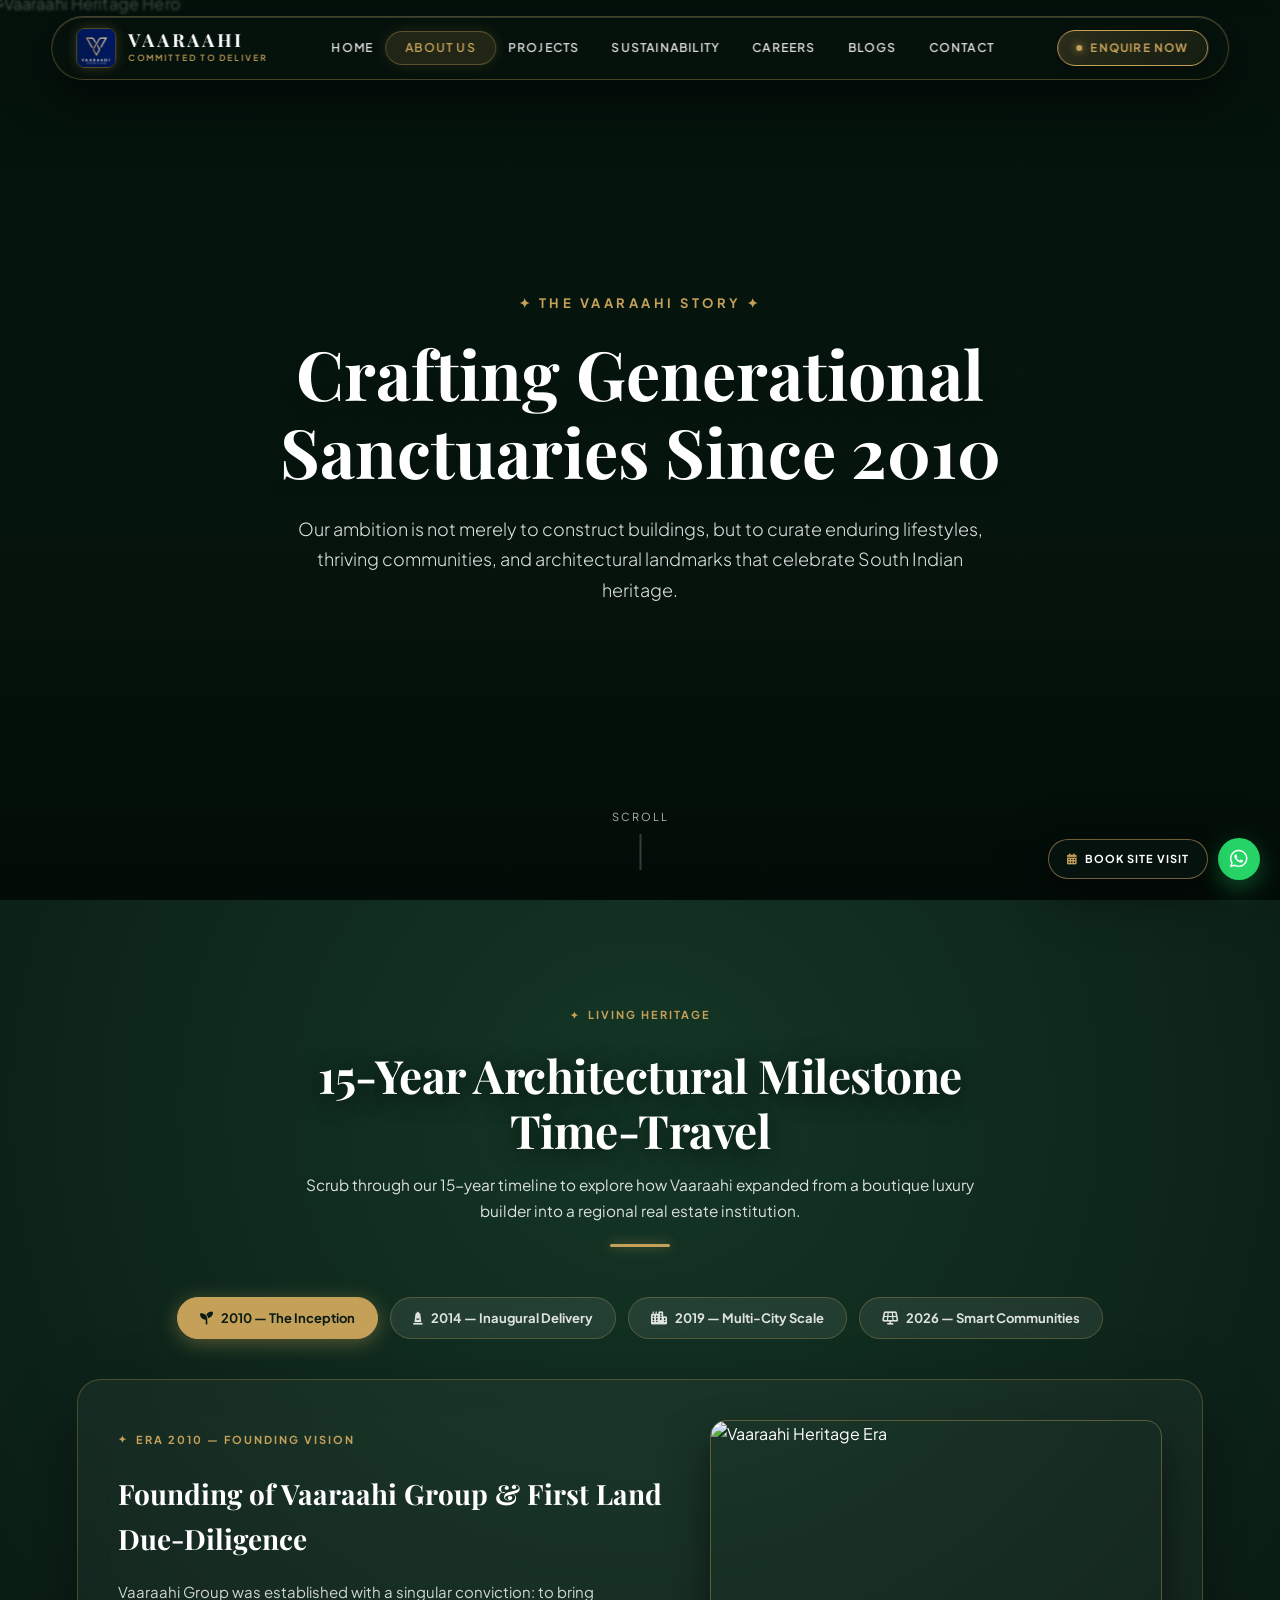
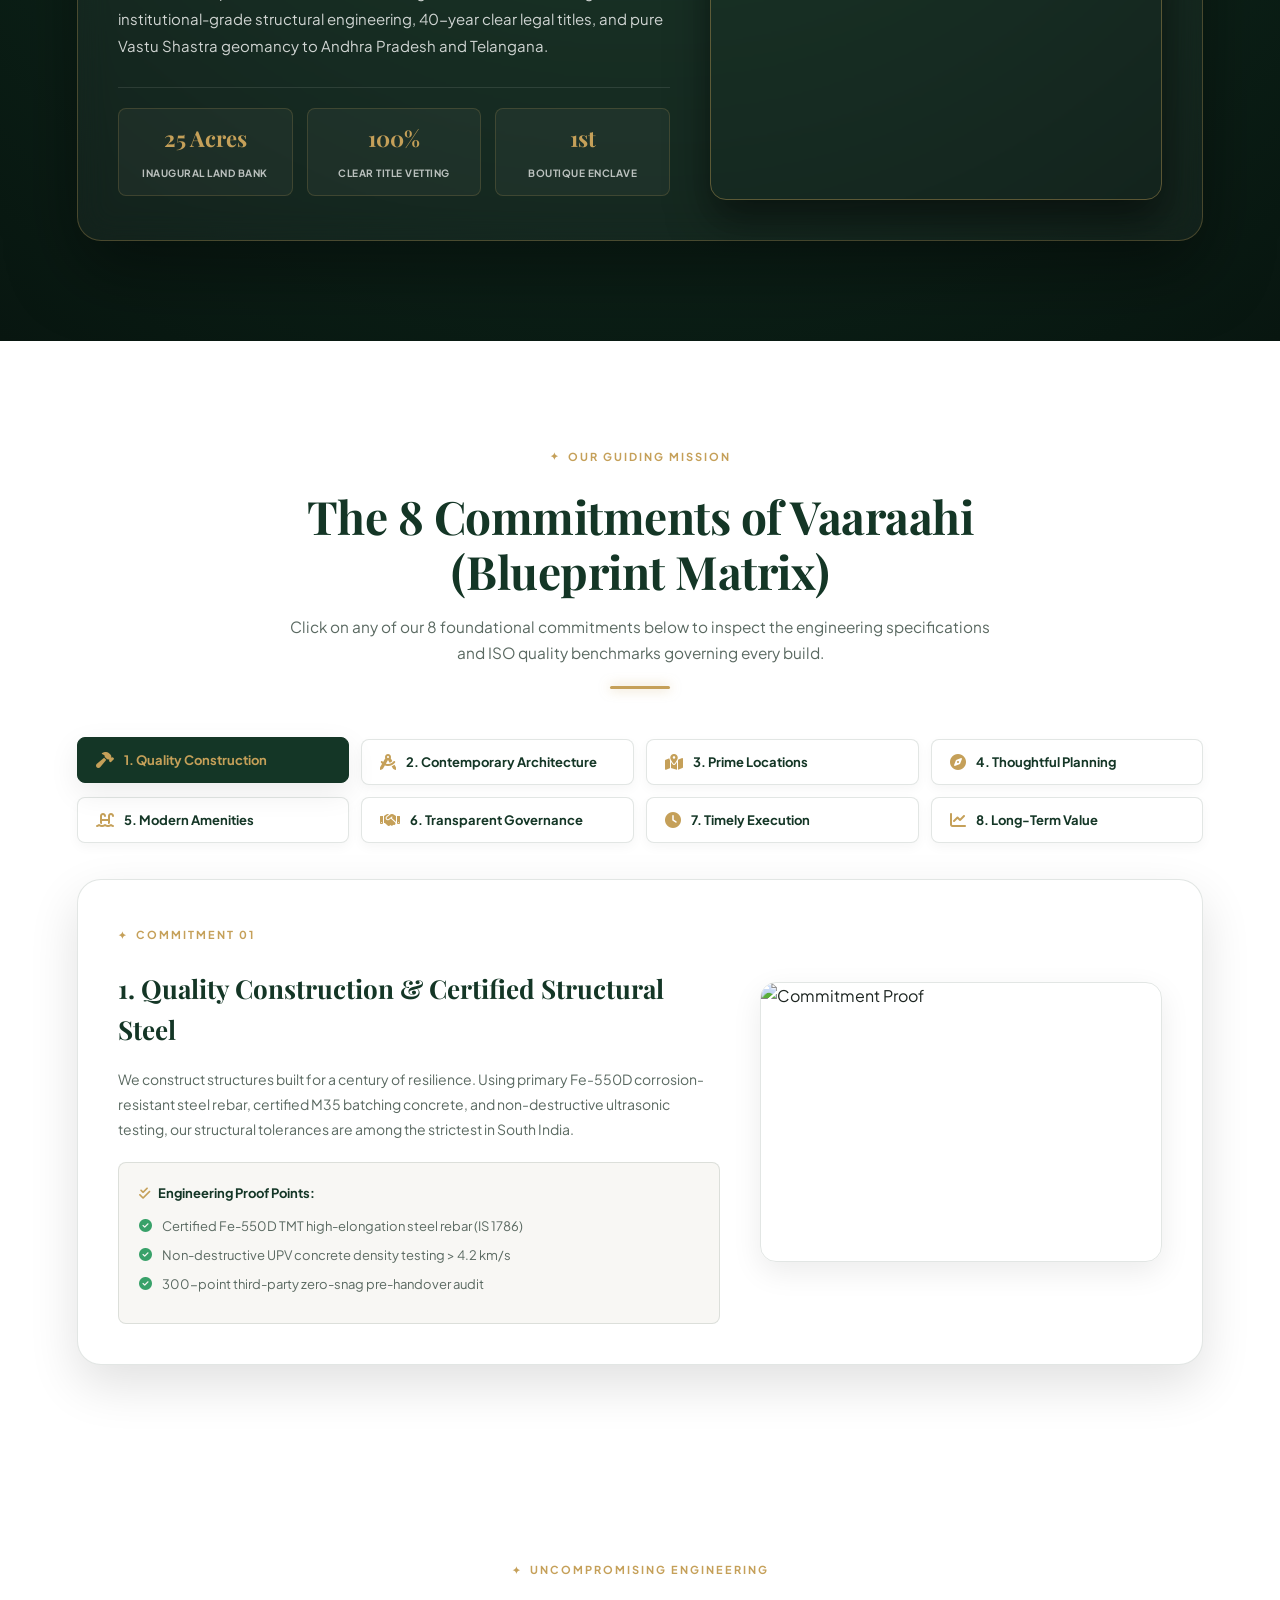
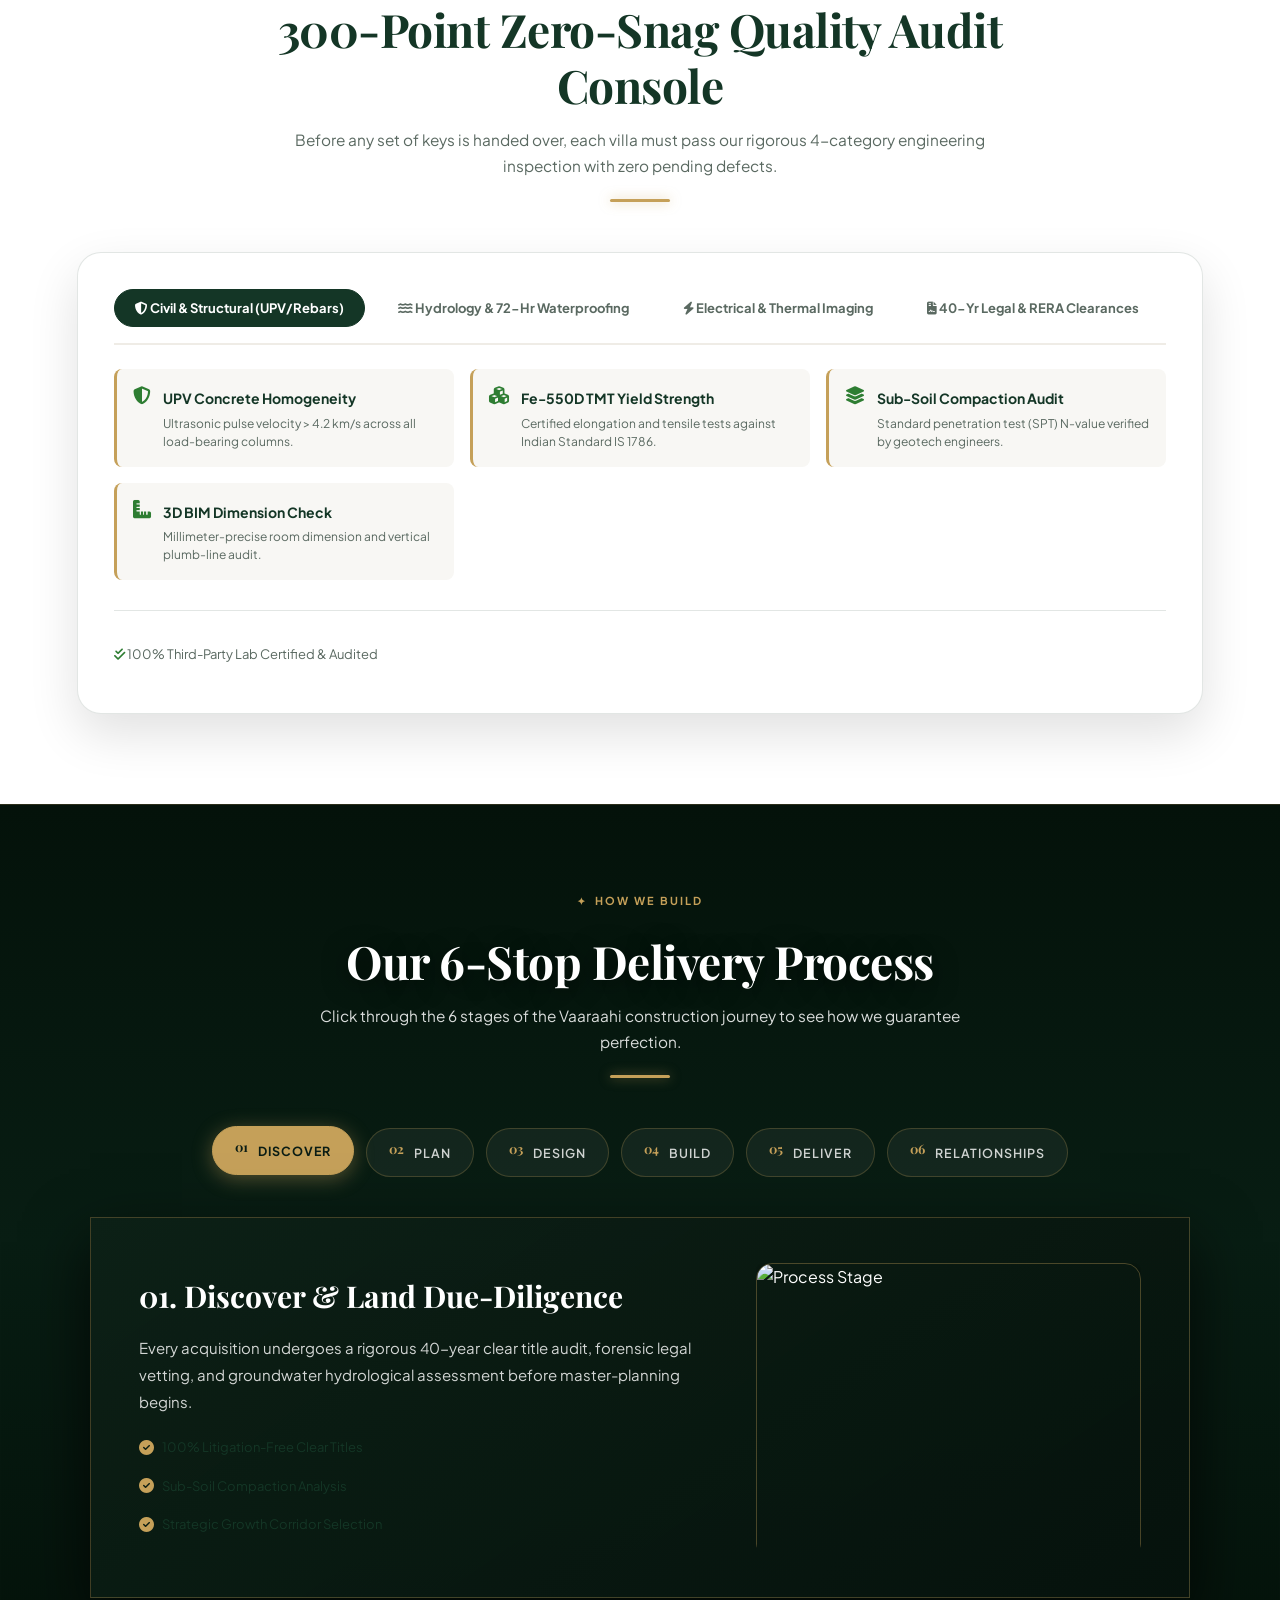
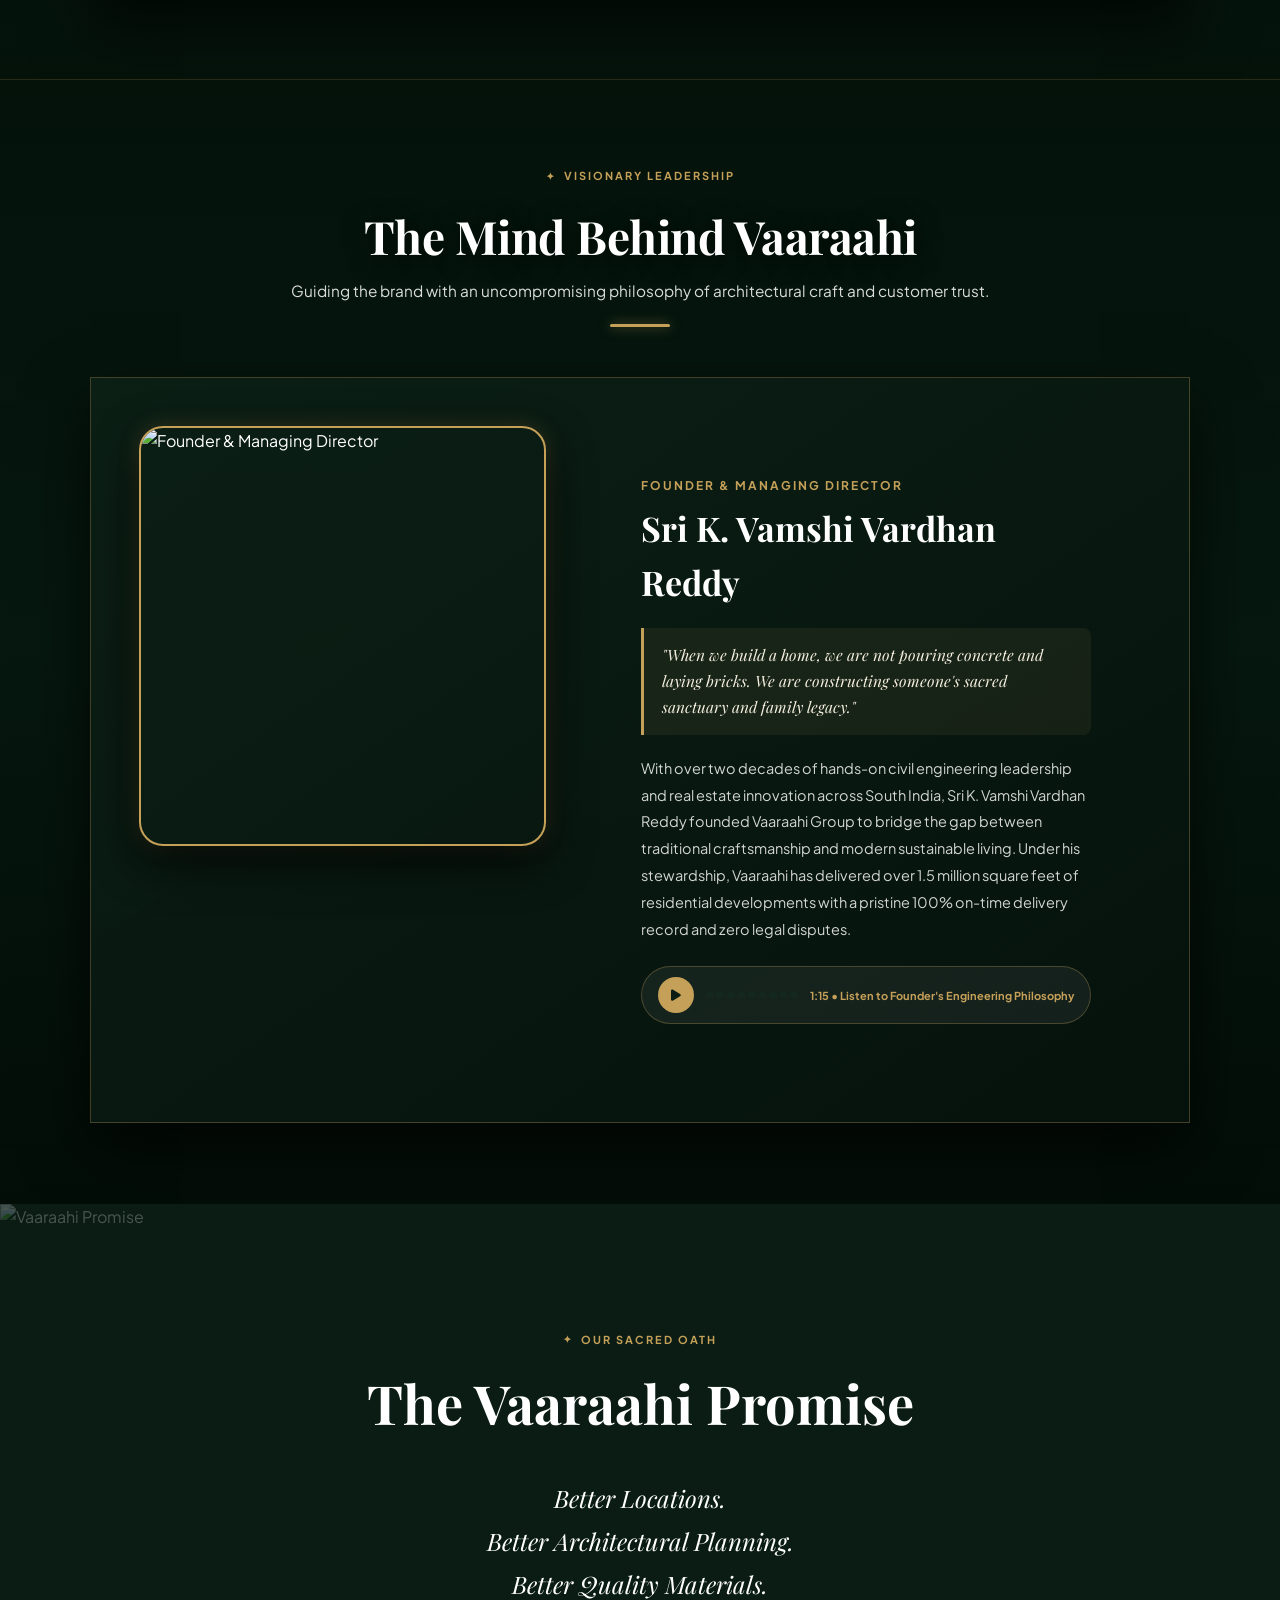
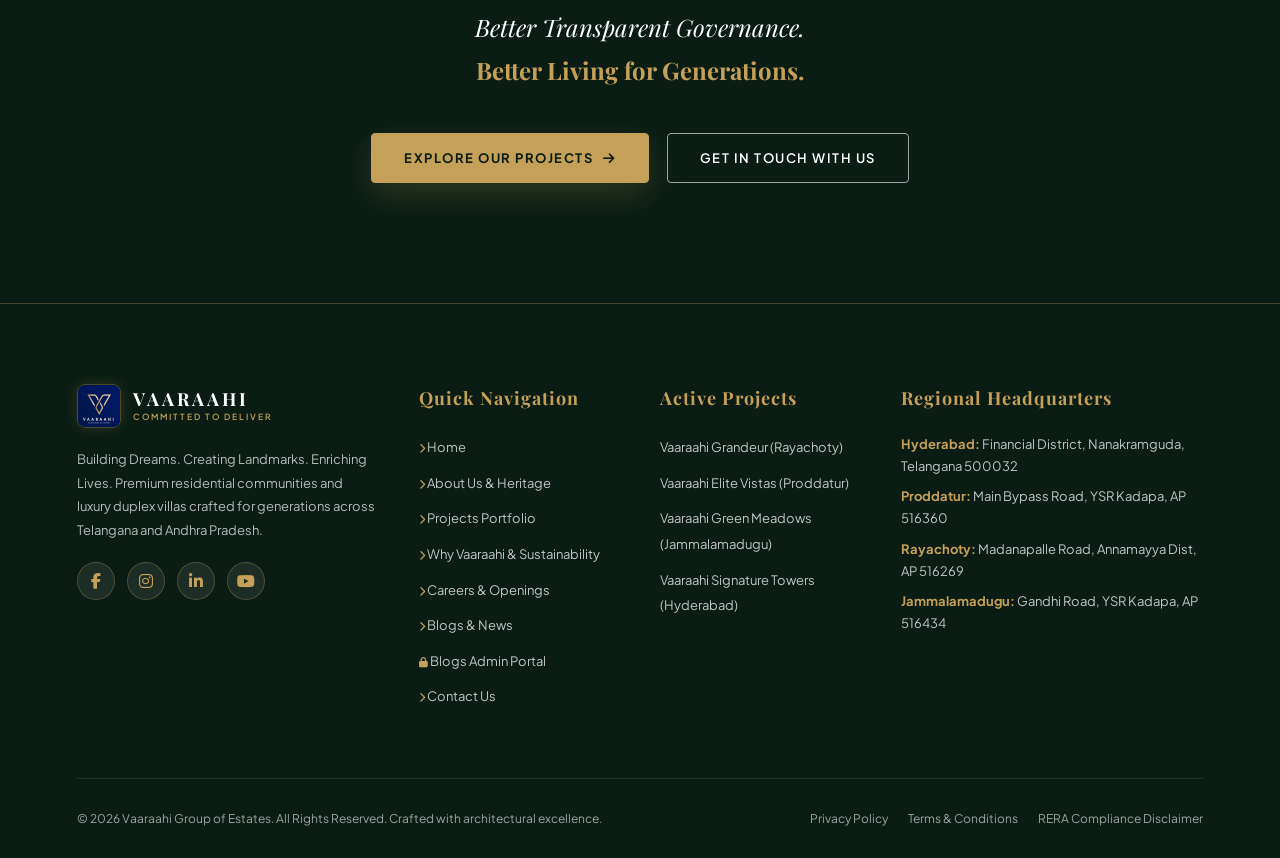
==== commit ccd6a994: "feat: add high-res architectural hero backgrounds with slow Ken-Burns motion across all pages" ====
--- a/about.html
+++ b/about.html
@@ -166,9 +166,9 @@
         <!-- ================= 1. HERO SECTION ================= -->
         <section class="hero-greensiri">
             <div class="hero-bg-wrapper">
-                <img src="https://images.unsplash.com/photo-1600607687939-ce8a6c25118c?auto=format&fit=crop&w=1920&q=80" alt="Vaaraahi Heritage Hero" class="hero-bg-img">
-                <div class="hero-overlay"></div>
-            </div>
+                <img src="https://images.unsplash.com/photo-1600607687939-ce8a6c25118c?auto=format&fit=crop&w=1920&q=85" alt="Vaaraahi Heritage Hero" class="hero-bg-img">
+            </div>
+            <div class="hero-overlay"></div>
 
             <div class="hero-content gs-reveal">
                 <span class="hero-eyebrow">✦ The Vaaraahi Story ✦</span>
--- a/style.css
+++ b/style.css
@@ -1065,12 +1065,13 @@
 .hero-greensiri {
     position: relative;
     width: 100%;
-    min-height: 105vh;
+    min-height: 100vh;
     display: flex;
     align-items: center;
     justify-content: center;
     padding: 130px 6% 100px;
     overflow: hidden;
+    background-color: #061810;
 }
 
 .hero-bg-wrapper {
@@ -1080,6 +1081,7 @@
     width: 100%;
     height: 100%;
     z-index: 1;
+    overflow: hidden;
 }
 
 .hero-bg-img,
@@ -1090,15 +1092,30 @@
     width: 100%;
     height: 100%;
     object-fit: cover;
+    object-position: center;
+    transition: opacity 1.6s ease-in-out, transform 6s ease-out;
+}
+
+.hero-bg-img {
+    opacity: 0.95 !important;
+    transform: scale(1.02) !important;
+    animation: heroKenBurns 18s ease-in-out infinite alternate;
+}
+
+.hero-slide-img {
     opacity: 0;
     transform: scale(1.06);
-    transition: opacity 1.6s ease-in-out, transform 6s ease-out;
-}
-
-.hero-slide-img.active,
-.hero-bg-img:only-child {
-    opacity: 1;
+}
+
+.hero-slide-img.active {
+    opacity: 0.95;
     transform: scale(1);
+    animation: heroKenBurns 14s ease-in-out infinite alternate;
+}
+
+@keyframes heroKenBurns {
+    0% { transform: scale(1.0); }
+    100% { transform: scale(1.08); }
 }
 
 .hero-overlay {
@@ -1107,8 +1124,10 @@
     left: 0;
     width: 100%;
     height: 100%;
-    background: linear-gradient(180deg, rgba(10, 28, 20, 0.75) 0%, rgba(20, 54, 38, 0.85) 100%);
+    background: linear-gradient(180deg, rgba(4, 16, 10, 0.72) 0%, rgba(6, 22, 14, 0.76) 50%, rgba(3, 12, 7, 0.94) 100%);
+    backdrop-filter: blur(1px);
     z-index: 2;
+    pointer-events: none;
 }
 
 .hero-content {
@@ -11675,5 +11694,66 @@
     }
 }
 
-
-
+/* ==========================================================================
+   28. PROJECT DETAIL: HERO GALLERY & 360 TOUR BADGE
+   ========================================================================== */
+.project-hero-gallery {
+    position: relative;
+    width: 100%;
+    height: 70vh;
+    min-height: 520px;
+    overflow: hidden;
+    background-color: #061810;
+}
+
+.gallery-main-slide {
+    width: 100%;
+    height: 100%;
+    object-fit: cover;
+    object-position: center;
+    transform: scale(1.02);
+    animation: heroKenBurns 18s ease-in-out infinite alternate;
+}
+
+.project-hero-gallery::after {
+    content: '';
+    position: absolute;
+    top: 0;
+    left: 0;
+    width: 100%;
+    height: 100%;
+    background: linear-gradient(180deg, rgba(4, 16, 10, 0.4) 0%, rgba(6, 22, 14, 0.6) 60%, rgba(3, 12, 7, 0.95) 100%);
+    pointer-events: none;
+    z-index: 2;
+}
+
+.tour-360-badge {
+    position: absolute;
+    bottom: 30px;
+    right: 6%;
+    z-index: 10;
+    background: rgba(6, 22, 14, 0.85);
+    border: 1px solid var(--color-gold);
+    color: var(--color-gold);
+    padding: 12px 24px;
+    border-radius: var(--radius-full);
+    font-size: 13px;
+    font-weight: 700;
+    backdrop-filter: blur(16px);
+    box-shadow: 0 10px 30px rgba(0, 0, 0, 0.6), 0 0 20px rgba(197, 160, 89, 0.3);
+    cursor: pointer;
+    transition: all 0.3s cubic-bezier(0.16, 1, 0.3, 1);
+    display: flex;
+    align-items: center;
+    gap: 10px;
+}
+
+.tour-360-badge:hover {
+    background: var(--color-gold);
+    color: var(--color-forest-dark);
+    box-shadow: 0 12px 35px rgba(197, 160, 89, 0.5);
+    transform: translateY(-2px);
+}
+
+
+
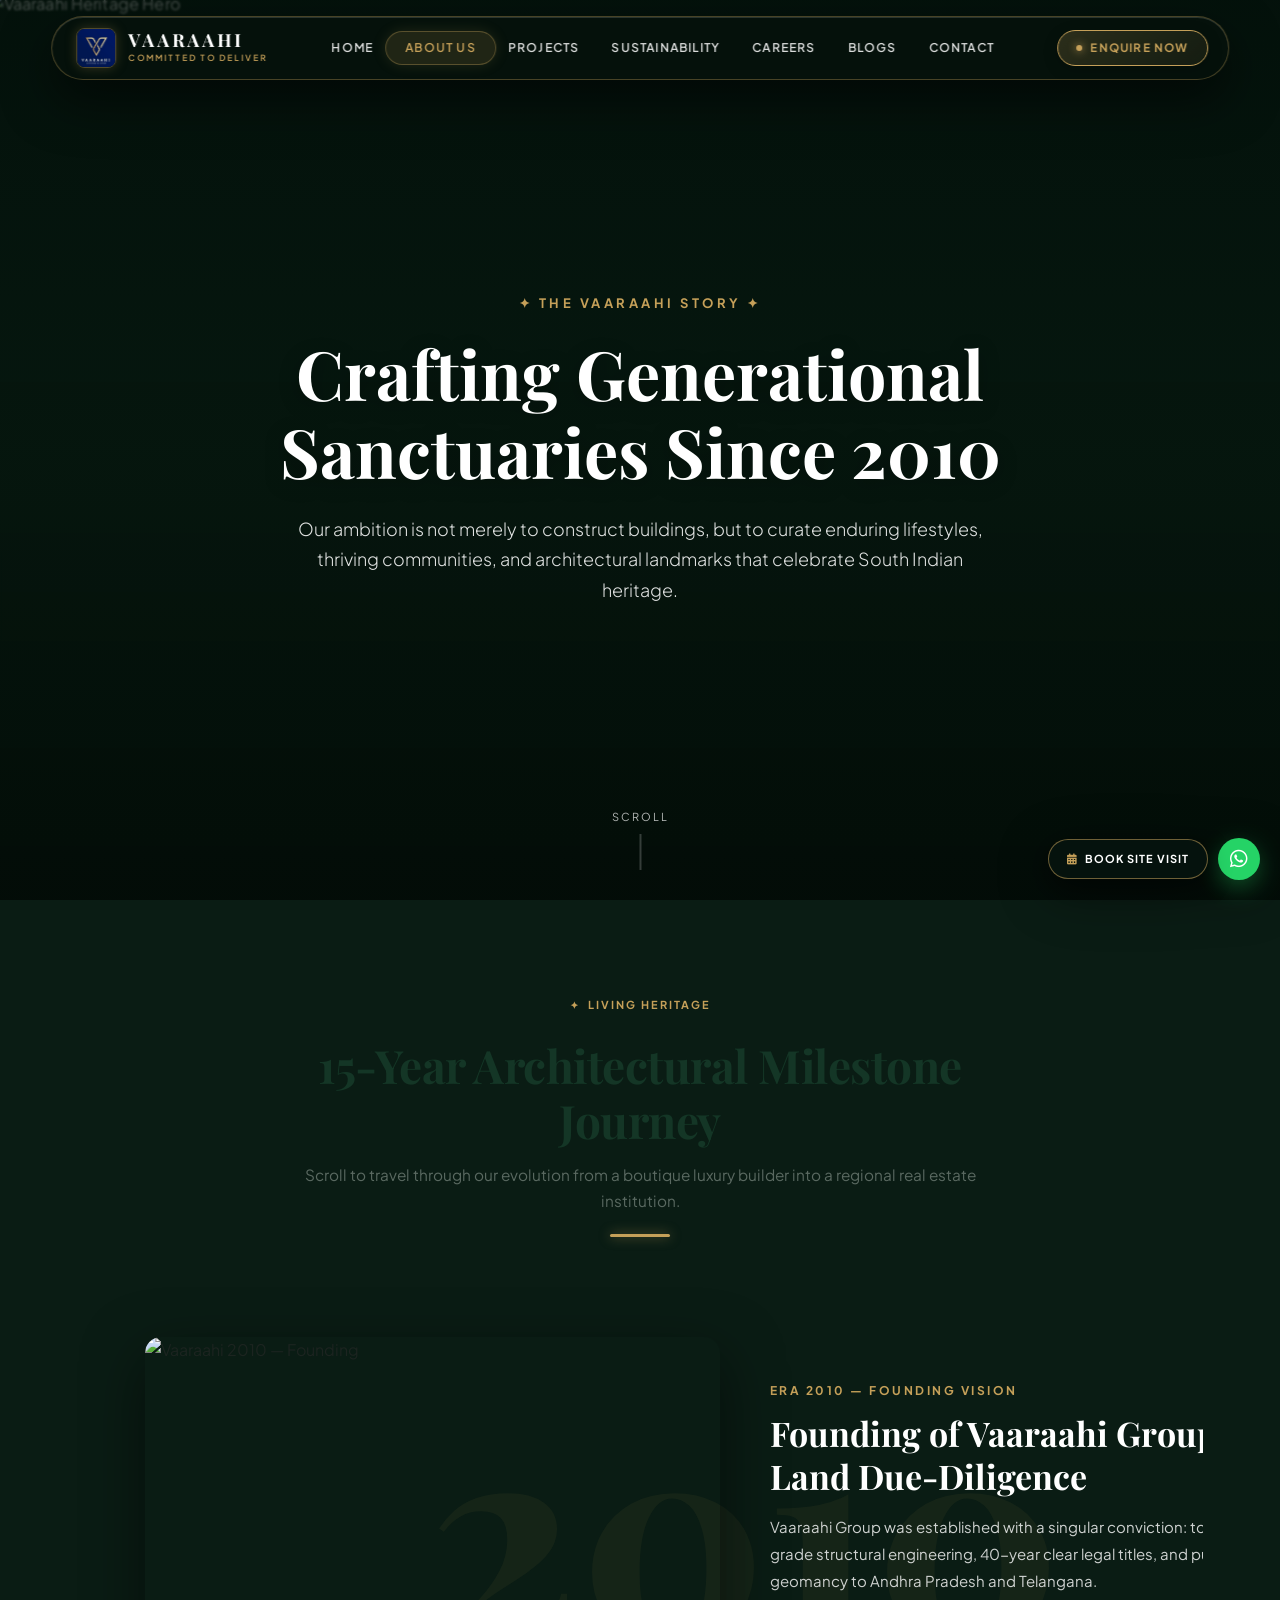
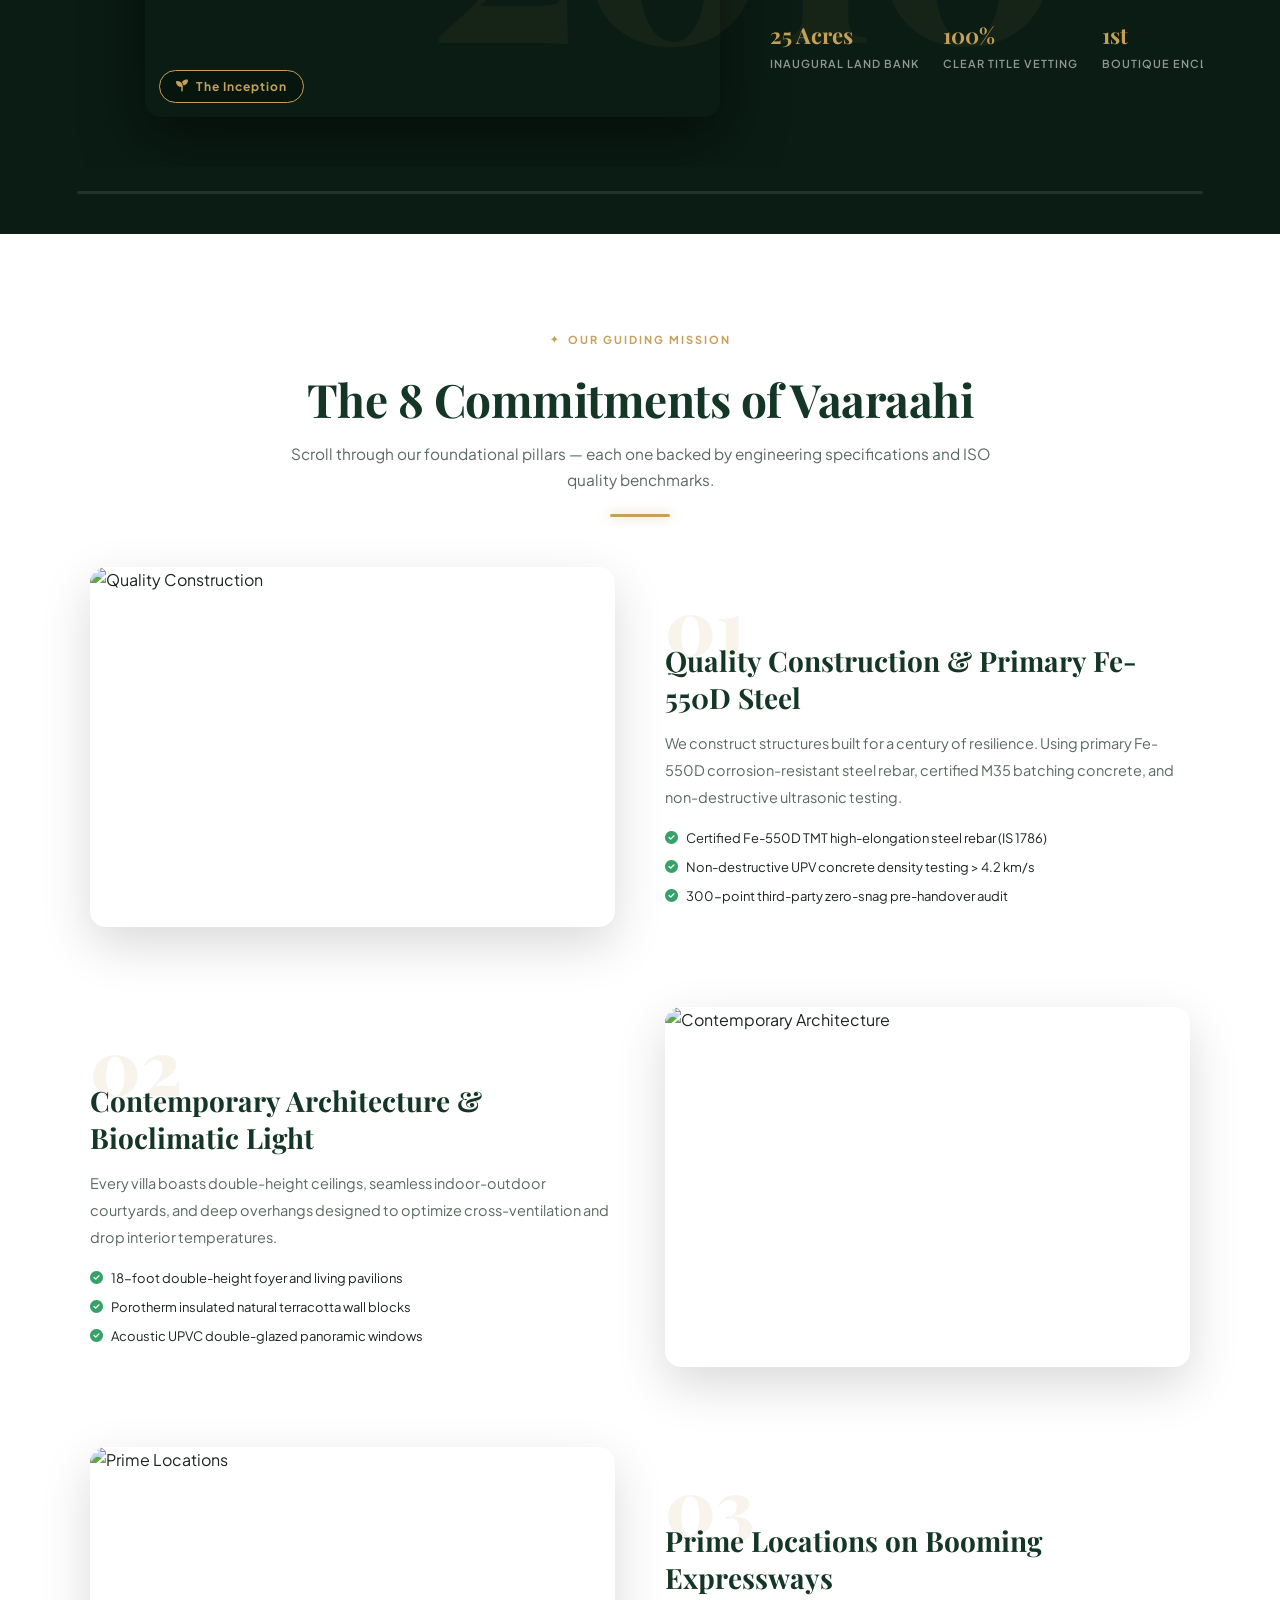
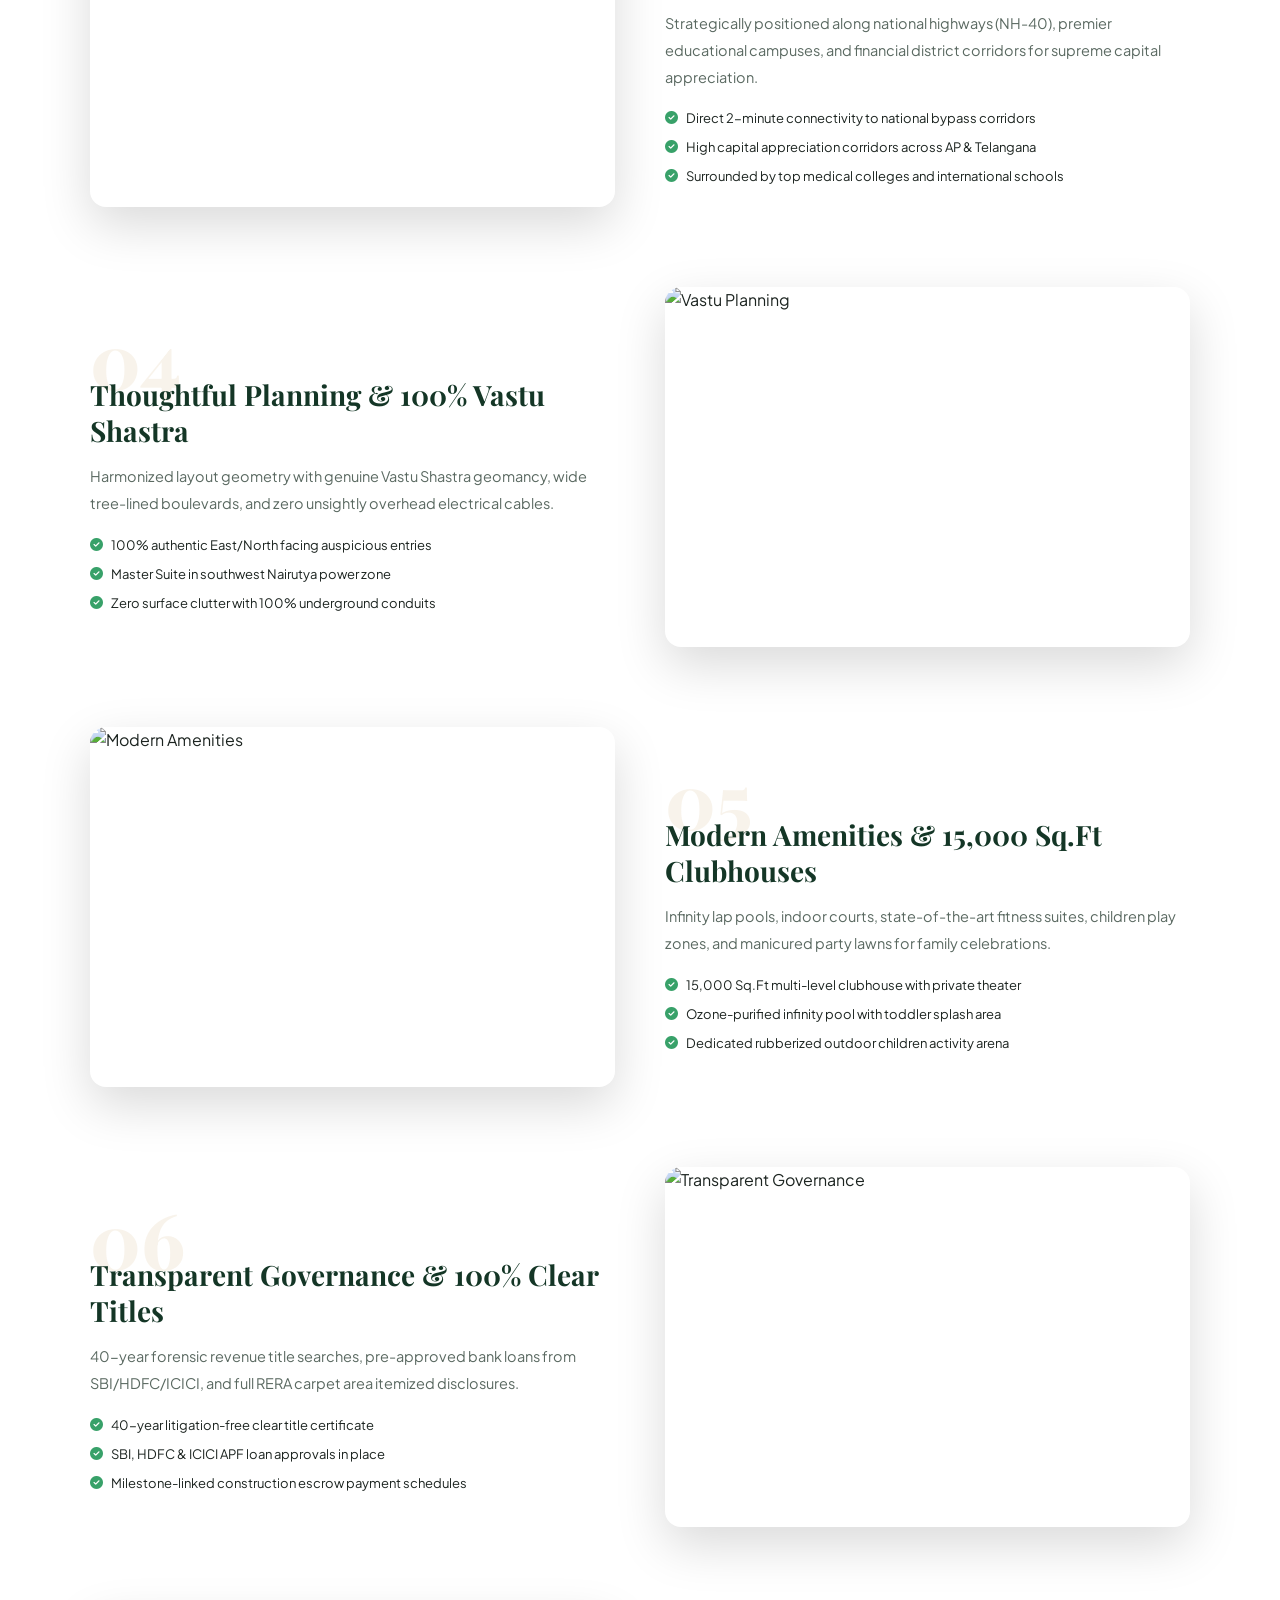
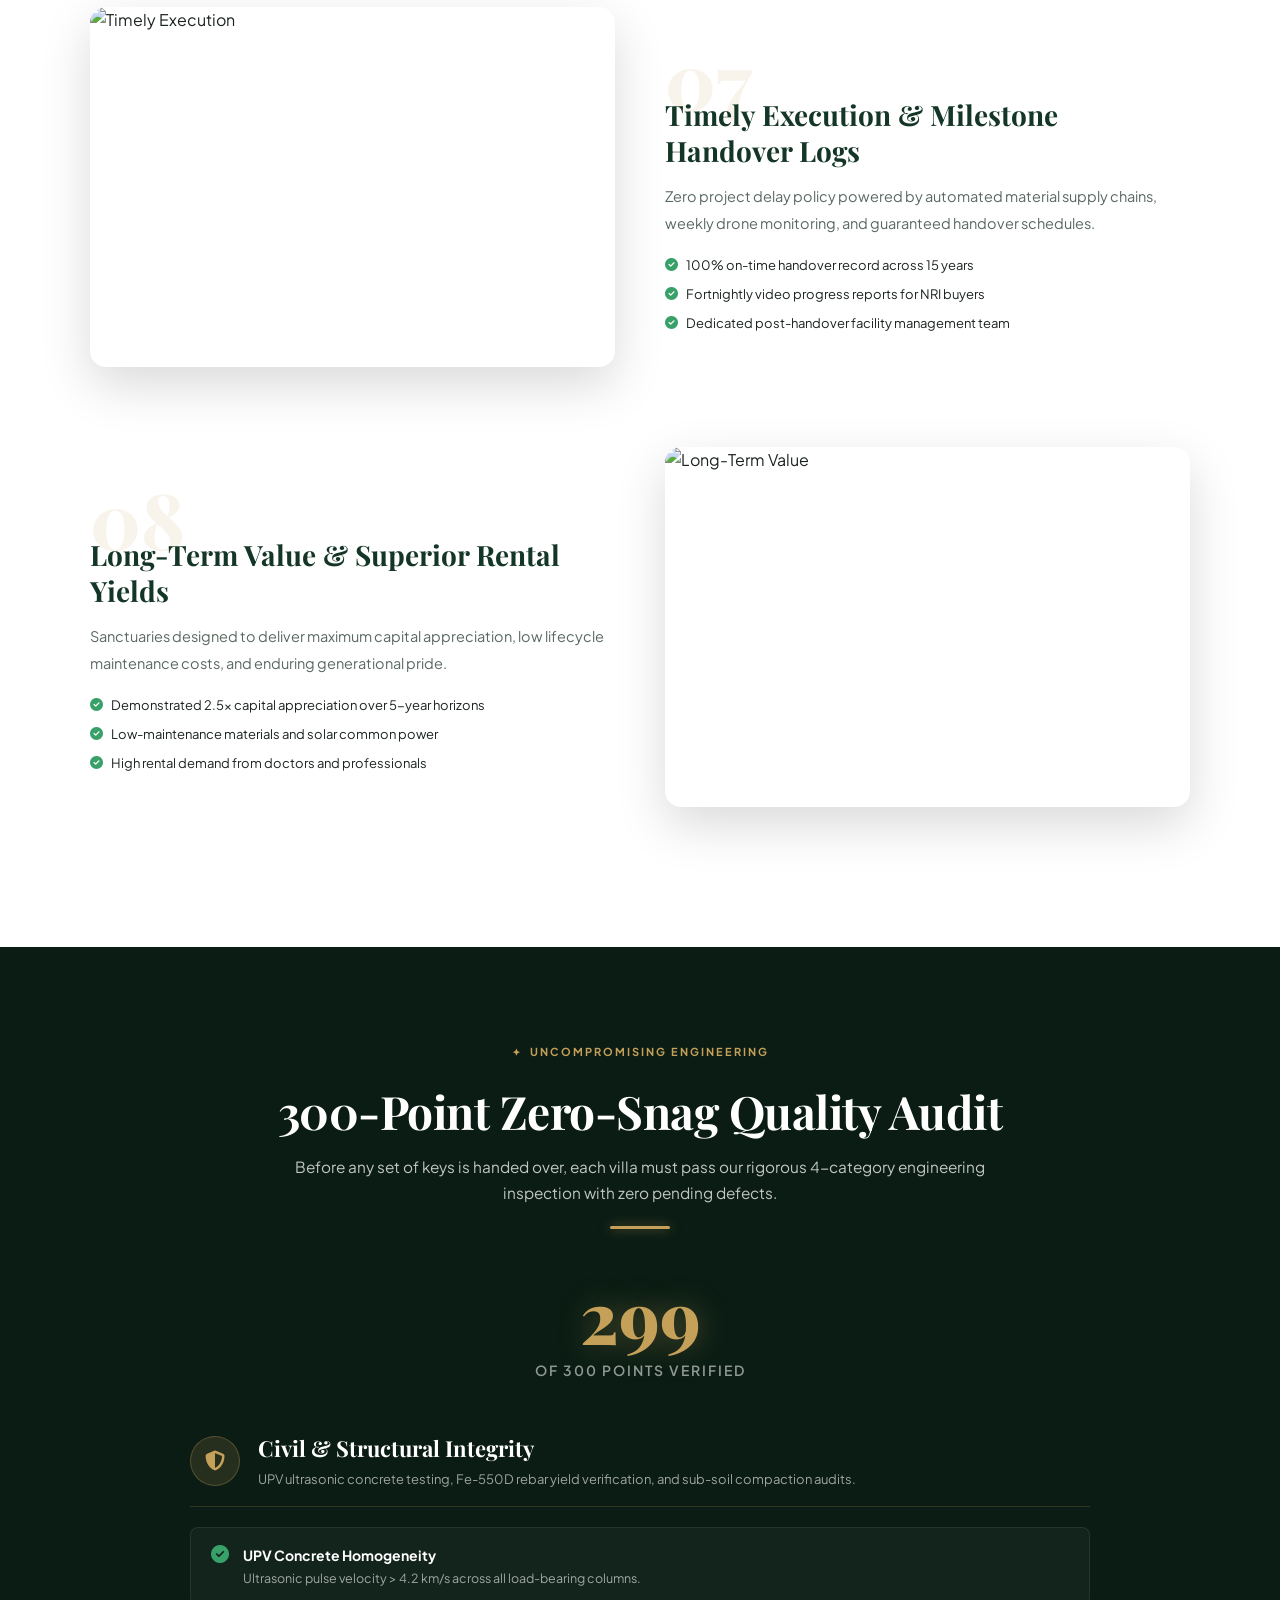
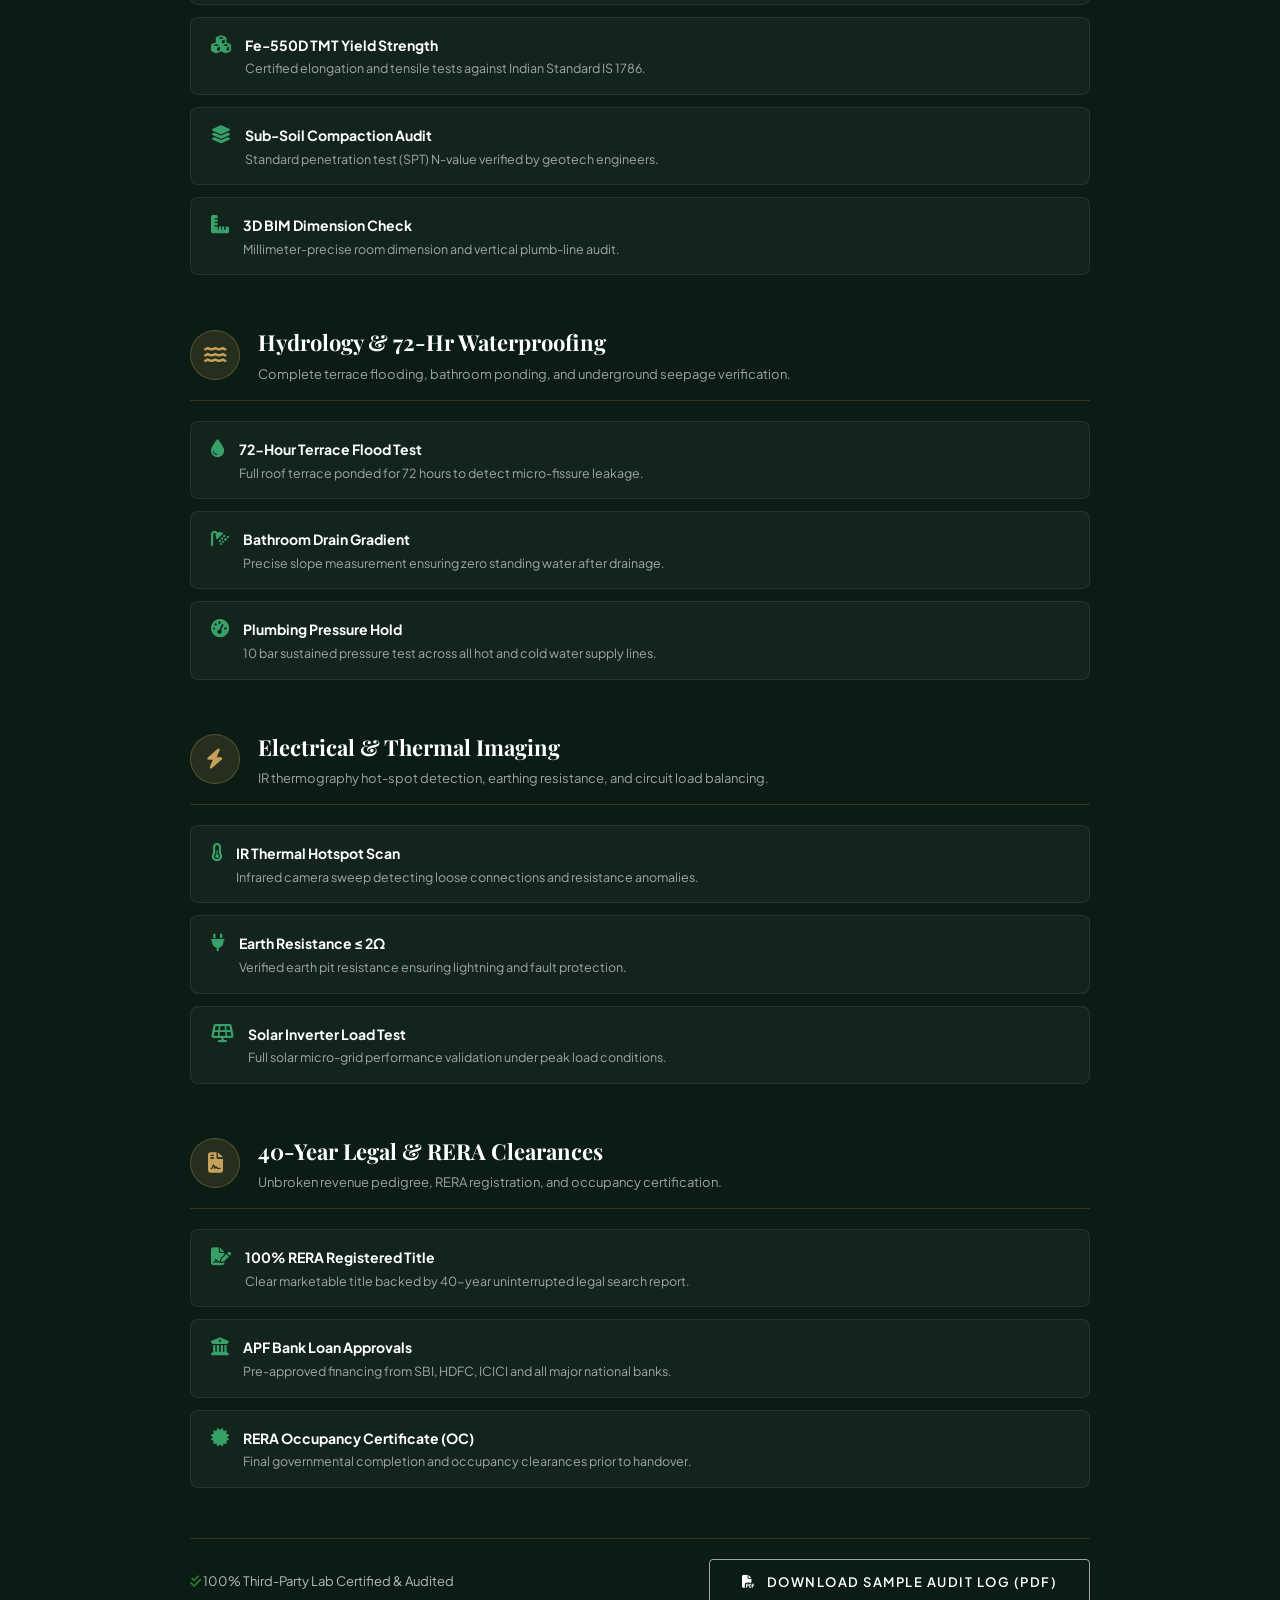
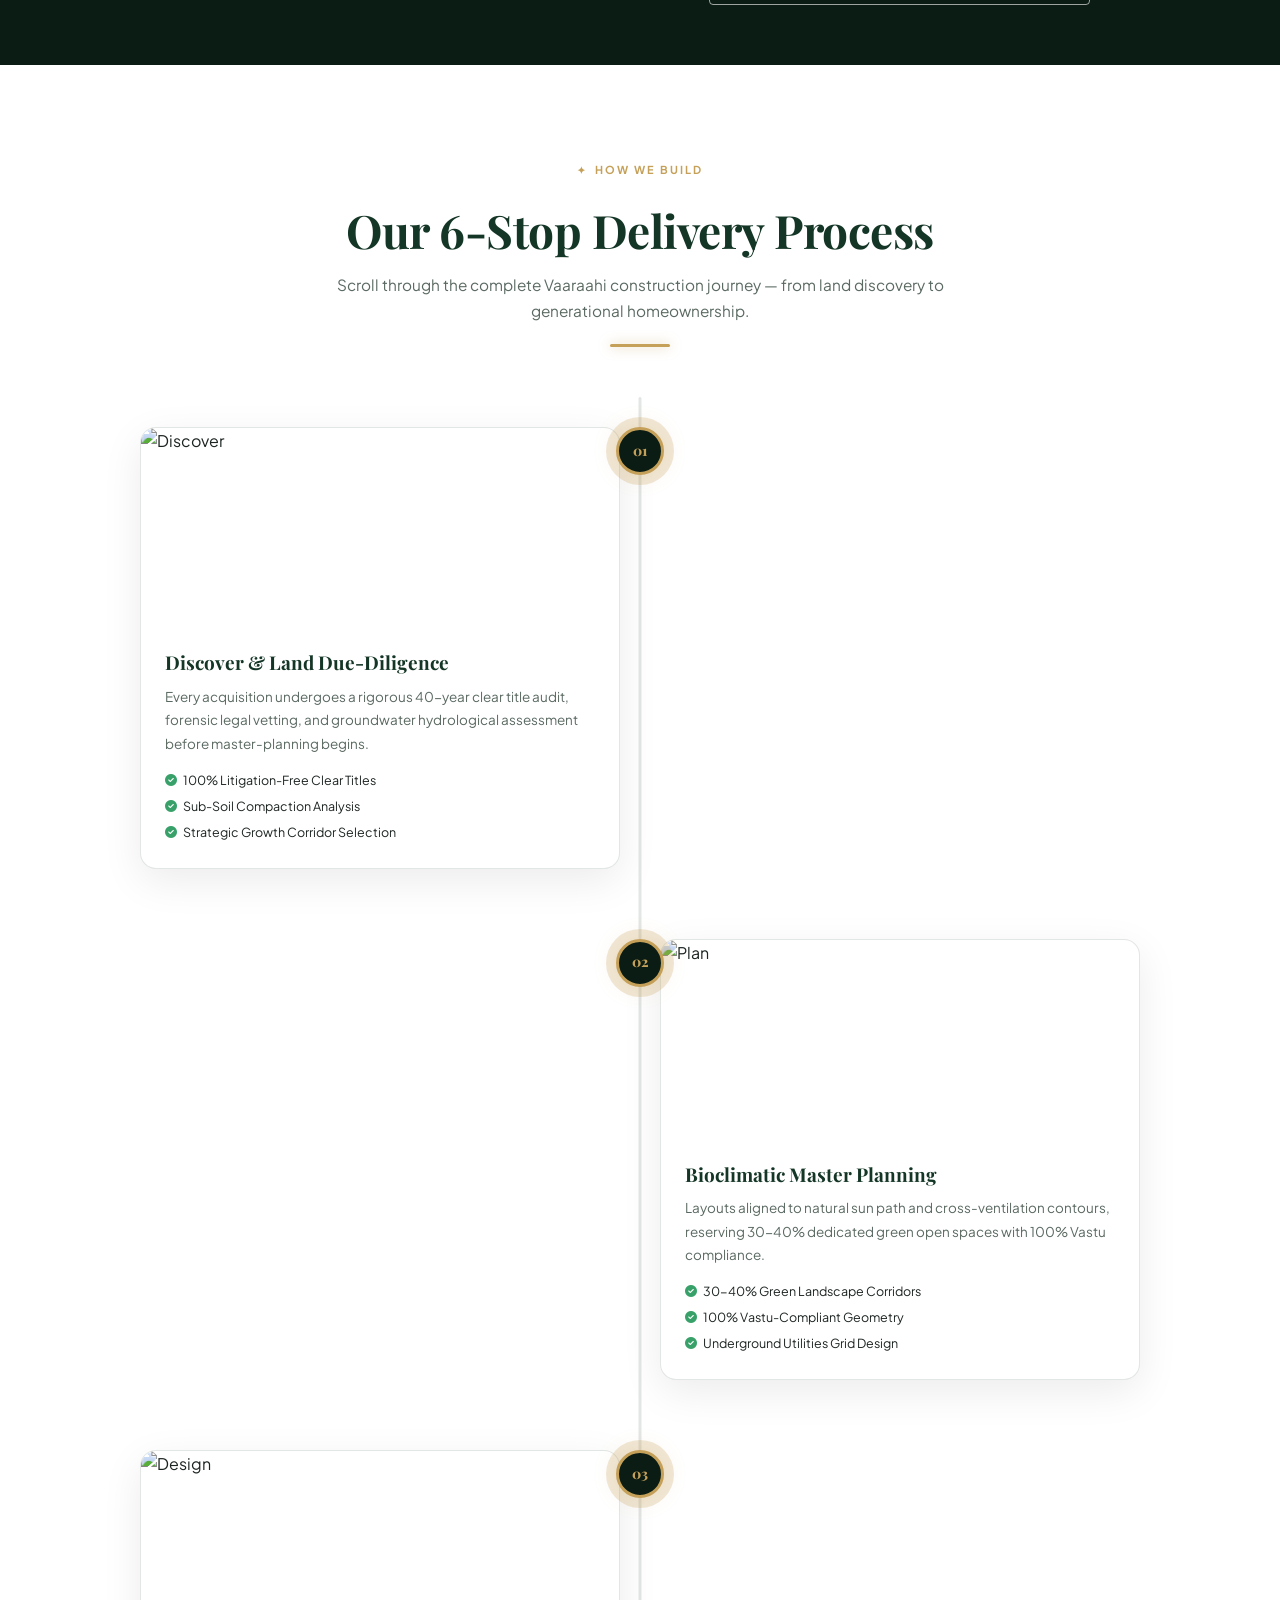
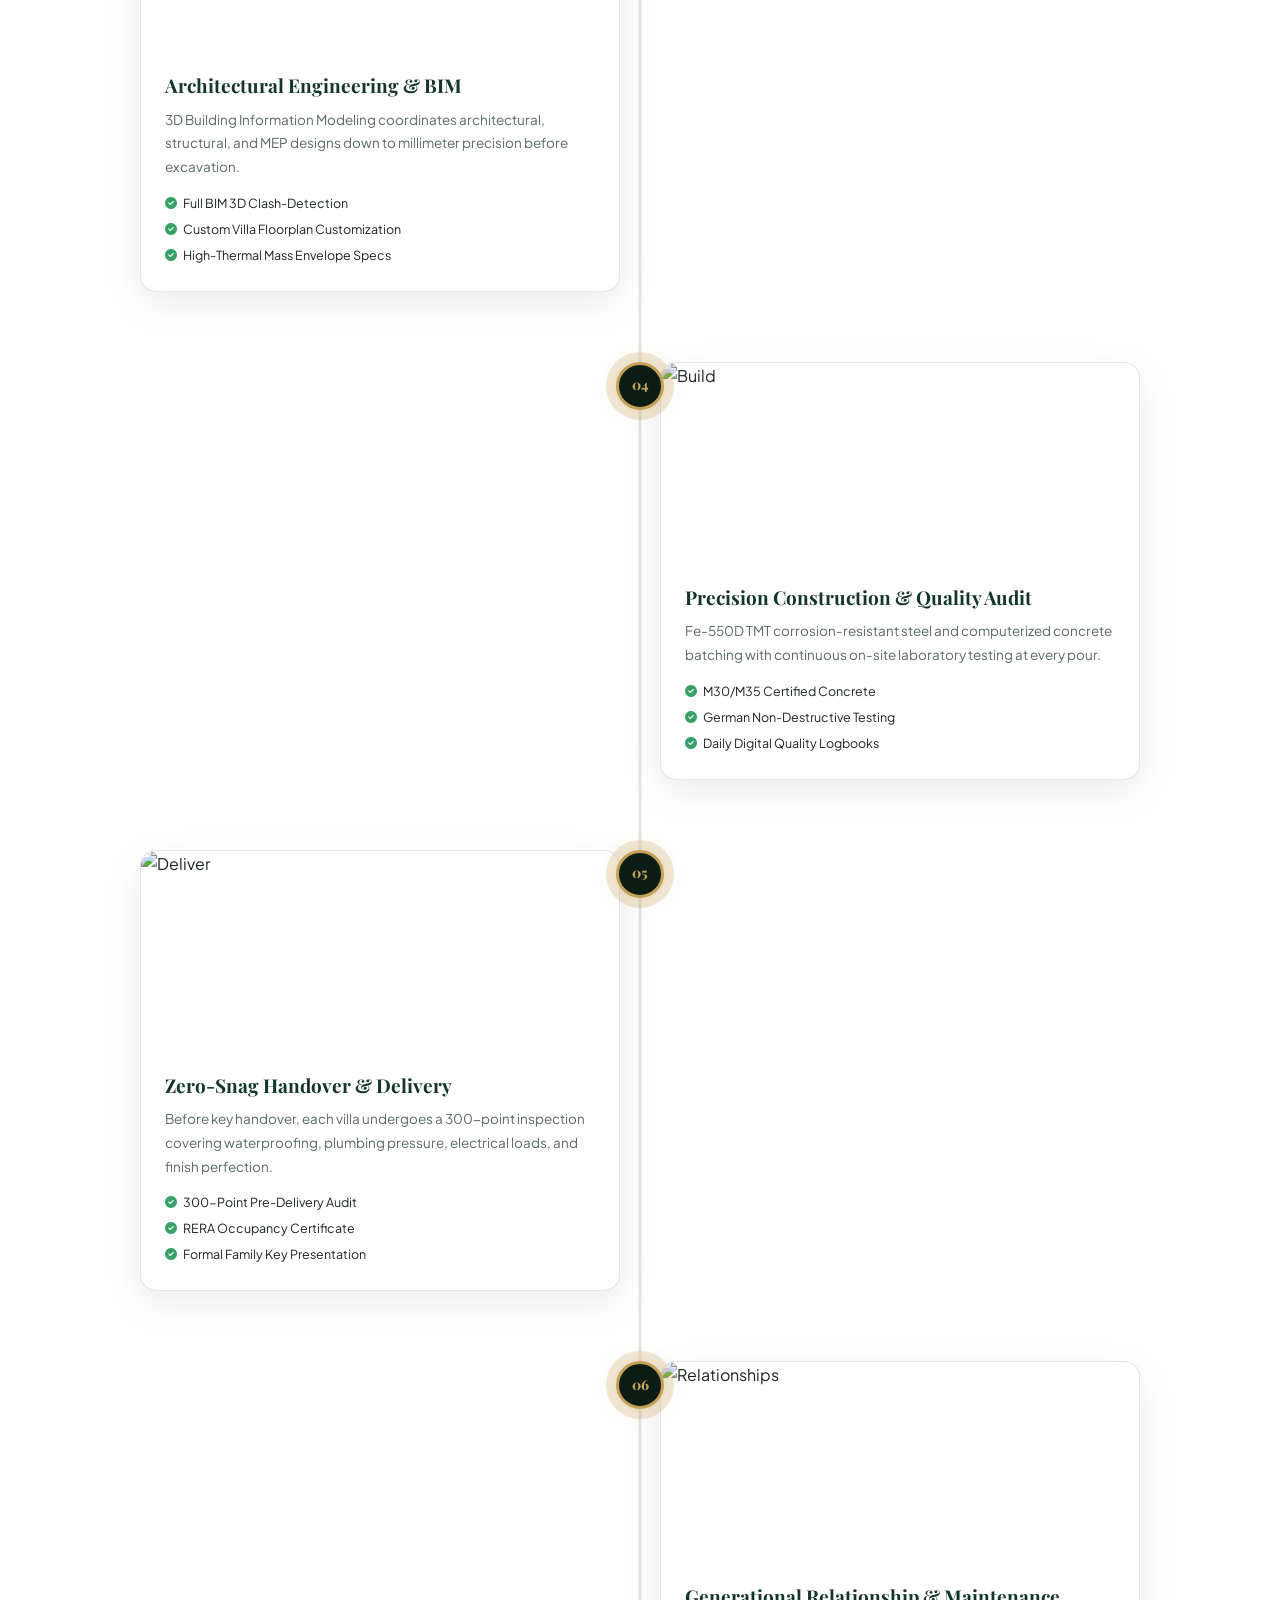
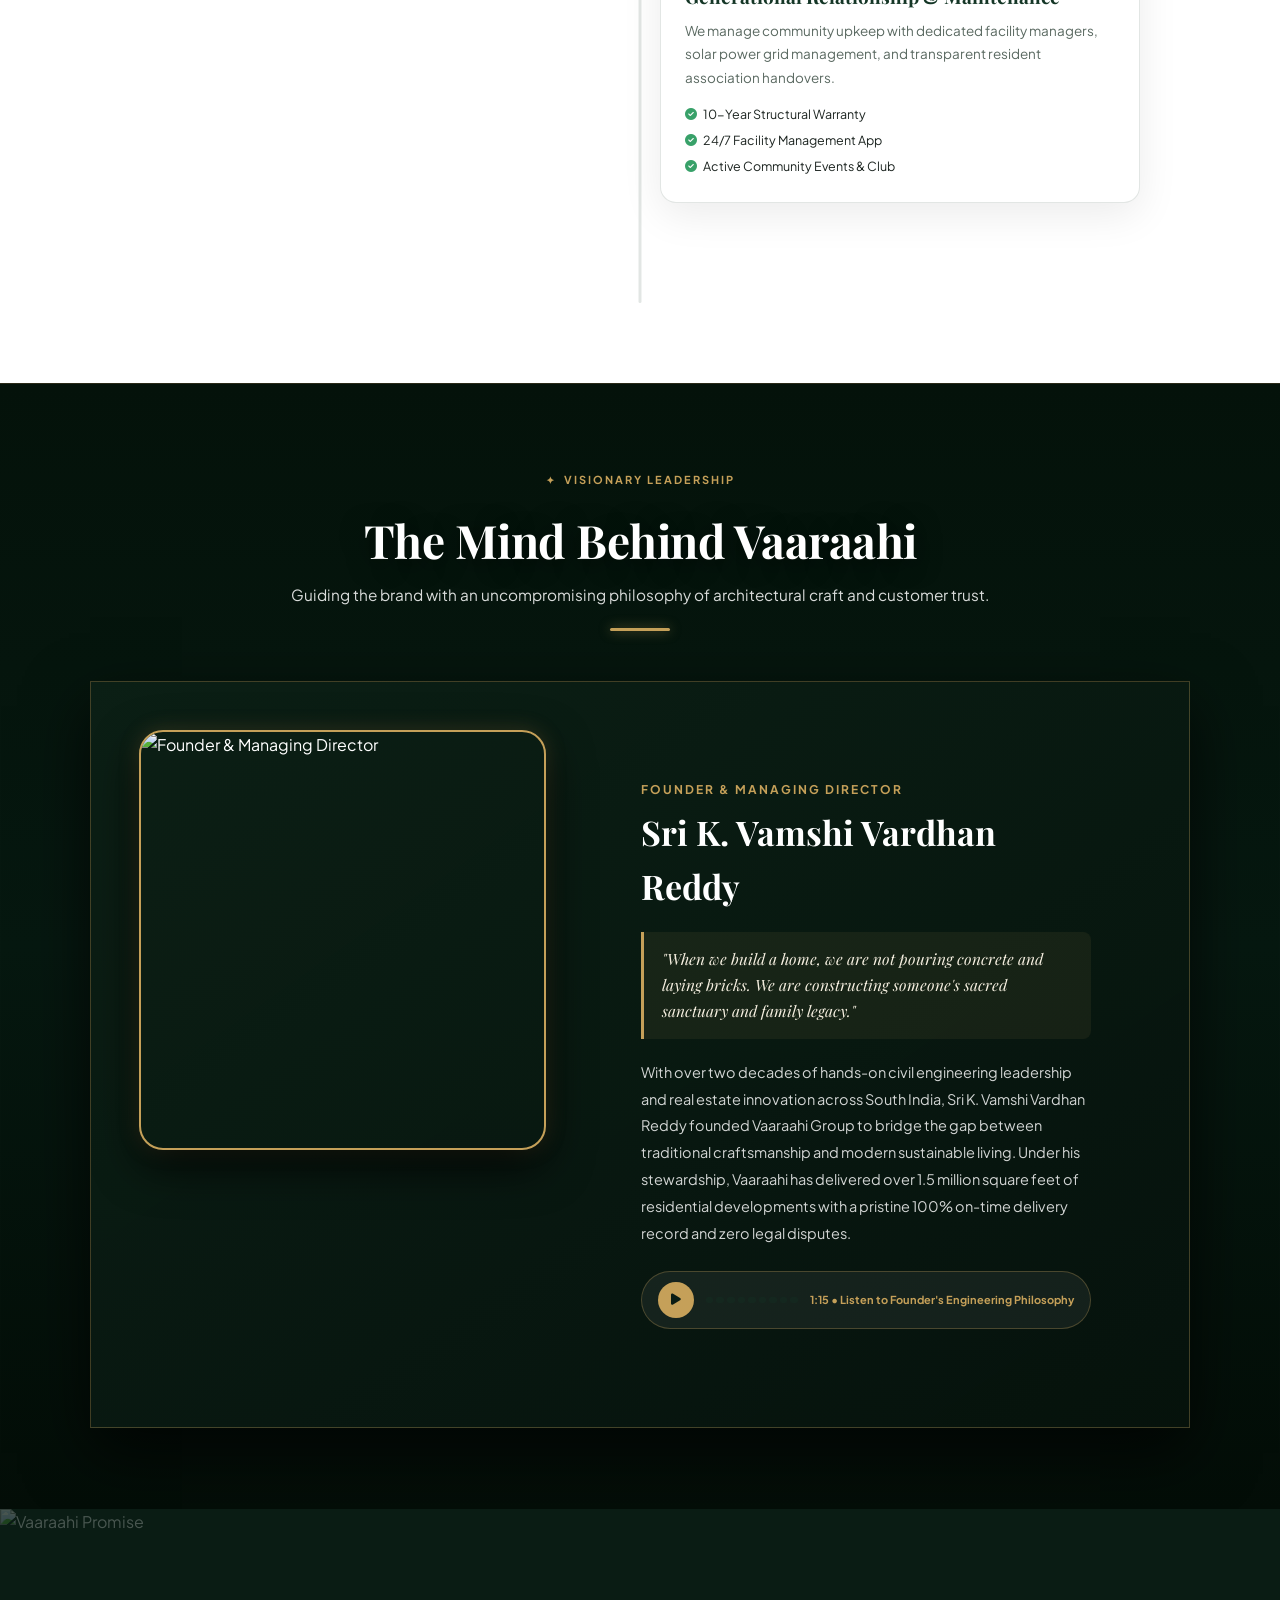
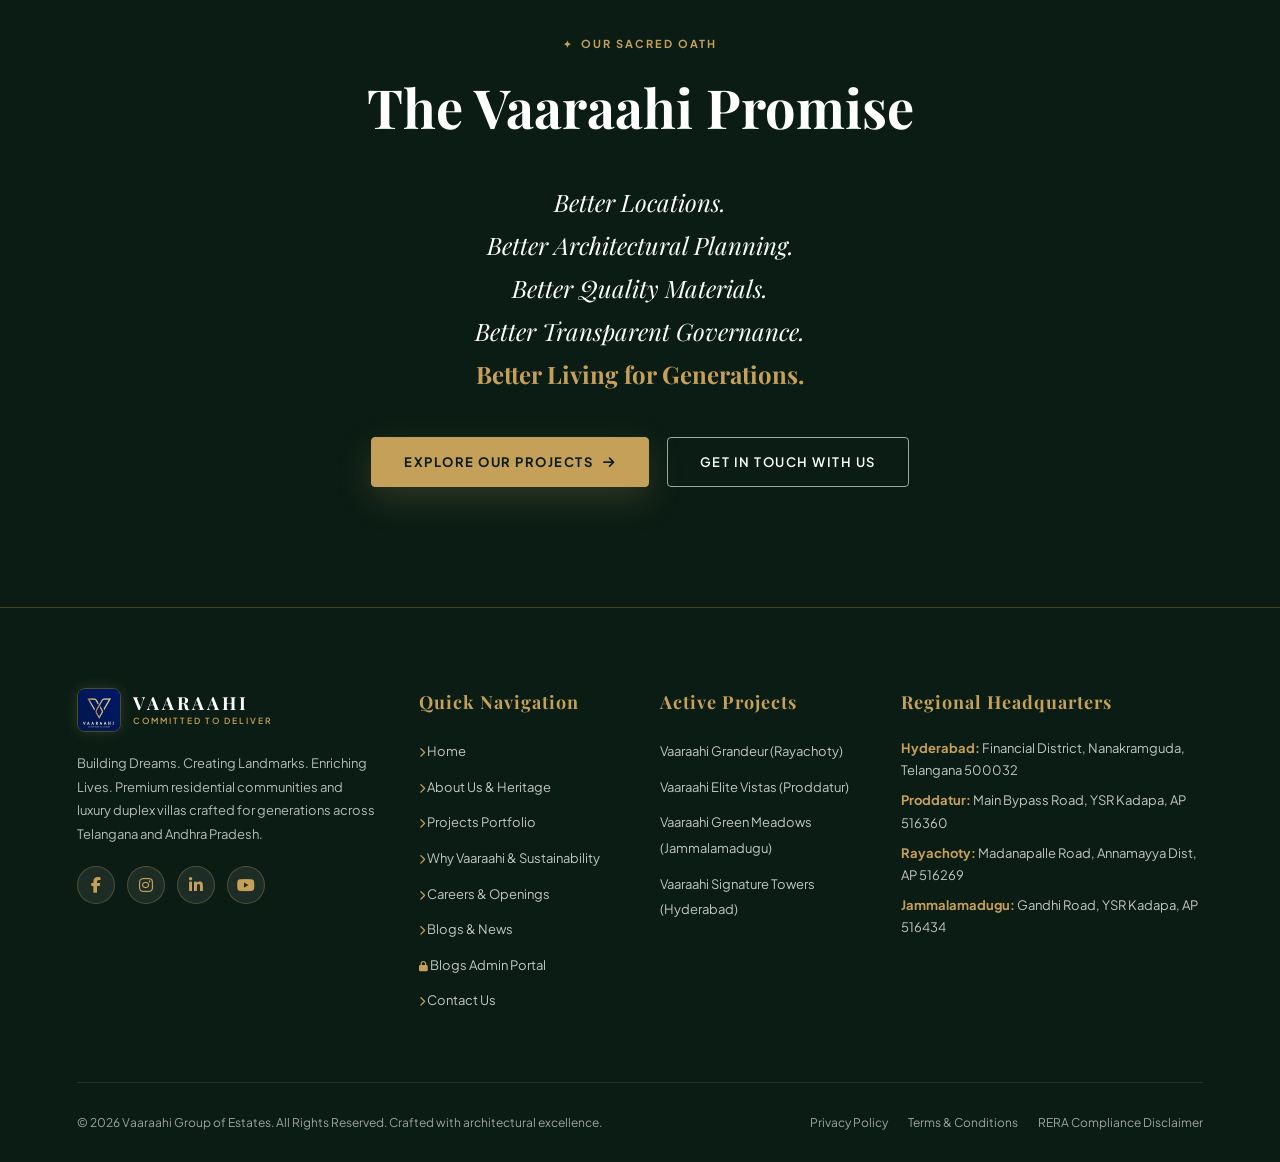
==== commit 1c715e7c: "feat: redesign About page into cinematic scroll-driven journey with unique animations per section" ====
--- a/about.html
+++ b/about.html
@@ -182,211 +182,457 @@
             </div>
         </section>
 
-        <!-- ================= 2. UNIQUE TOOL: 15-YEAR INTERACTIVE MILESTONE TIME-TRAVEL SLIDER ================= -->
-        <section class="time-travel-section">
+        <!-- ================= 2. SCROLL-DRIVEN HORIZONTAL TIMELINE FILMSTRIP ================= -->
+        <section class="timeline-filmstrip-section" id="timelineFilmstrip">
             <div class="section-header-center gs-reveal">
                 <span class="section-tag">Living Heritage</span>
-                <h2>15-Year Architectural Milestone Time-Travel</h2>
-                <p>Scrub through our 15-year timeline to explore how Vaaraahi expanded from a boutique luxury builder into a regional real estate institution.</p>
+                <h2>15-Year Architectural Milestone Journey</h2>
+                <p>Scroll to travel through our evolution from a boutique luxury builder into a regional real estate institution.</p>
                 <div class="gold-divider"></div>
             </div>
 
-            <div class="time-travel-wrap gs-reveal">
-                <!-- Timeline Era Buttons -->
-                <div class="time-era-nav">
-                    <button class="time-era-btn active" data-era="2010" data-cursor-action="ERA"><i class="fas fa-seedling"></i> 2010 — The Inception</button>
-                    <button class="time-era-btn" data-era="2014" data-cursor-action="ERA"><i class="fas fa-monument"></i> 2014 — Inaugural Delivery</button>
-                    <button class="time-era-btn" data-era="2019" data-cursor-action="ERA"><i class="fas fa-city"></i> 2019 — Multi-City Scale</button>
-                    <button class="time-era-btn" data-era="2026" data-cursor-action="ERA"><i class="fas fa-solar-panel"></i> 2026 — Smart Communities</button>
-                </div>
-
-                <!-- Active Era Visual & Narrative Stage -->
-                <div class="time-era-stage">
-                    <div class="time-era-content">
-                        <span class="section-tag" id="timeEraBadge" style="color: var(--color-gold);">Era 2010 — Founding Vision</span>
-                        <h3 id="timeEraTitle" style="font-family: var(--font-serif); font-size: 28px; color: #FFFFFF; margin: 12px 0 16px;">Founding of Vaaraahi Group & First Land Due-Diligence</h3>
-                        <p id="timeEraDesc" style="font-size: 15px; color: rgba(255,255,255,0.8); line-height: 1.8; margin-bottom: 24px;">
-                            Vaaraahi Group was established with a singular conviction: to bring institutional-grade structural engineering, 40-year clear legal titles, and pure Vastu Shastra geomancy to Andhra Pradesh and Telangana.
-                        </p>
-
-                        <div class="time-era-stats">
-                            <div class="era-stat-item">
-                                <span class="era-stat-val" id="timeEraStat1">25 Acres</span>
-                                <span class="era-stat-lbl" id="timeEraLabel1">Inaugural Land Bank</span>
-                            </div>
-                            <div class="era-stat-item">
-                                <span class="era-stat-val" id="timeEraStat2">100%</span>
-                                <span class="era-stat-lbl" id="timeEraLabel2">Clear Title Vetting</span>
-                            </div>
-                            <div class="era-stat-item">
-                                <span class="era-stat-val" id="timeEraStat3">1st</span>
-                                <span class="era-stat-lbl" id="timeEraLabel3">Boutique Enclave</span>
-                            </div>
-                        </div>
-                    </div>
-
-                    <div class="time-era-visual">
-                        <img id="timeEraImg" src="https://images.unsplash.com/photo-1600585154526-990dced4db0d?auto=format&fit=crop&w=1000&q=80" alt="Vaaraahi Heritage Era">
-                    </div>
-                </div>
+            <div class="filmstrip-pin-wrapper">
+                <div class="filmstrip-track" id="filmstripTrack">
+                    <!-- Era 1: 2010 -->
+                    <div class="filmstrip-frame" data-era="2010">
+                        <div class="frame-year-watermark">2010</div>
+                        <div class="frame-content-grid">
+                            <div class="frame-visual">
+                                <img src="https://images.unsplash.com/photo-1600585154526-990dced4db0d?auto=format&fit=crop&w=1000&q=85" alt="Vaaraahi 2010 — Founding">
+                                <div class="frame-era-badge"><i class="fas fa-seedling"></i> The Inception</div>
+                            </div>
+                            <div class="frame-narrative">
+                                <span class="frame-era-tag">Era 2010 — Founding Vision</span>
+                                <h3>Founding of Vaaraahi Group & First Land Due-Diligence</h3>
+                                <p>Vaaraahi Group was established with a singular conviction: to bring institutional-grade structural engineering, 40-year clear legal titles, and pure Vastu Shastra geomancy to Andhra Pradesh and Telangana.</p>
+                                <div class="frame-stats-row">
+                                    <div class="frame-stat"><span class="fs-val">25 Acres</span><span class="fs-lbl">Inaugural Land Bank</span></div>
+                                    <div class="frame-stat"><span class="fs-val">100%</span><span class="fs-lbl">Clear Title Vetting</span></div>
+                                    <div class="frame-stat"><span class="fs-val">1st</span><span class="fs-lbl">Boutique Enclave</span></div>
+                                </div>
+                            </div>
+                        </div>
+                    </div>
+
+                    <!-- Era 2: 2014 -->
+                    <div class="filmstrip-frame" data-era="2014">
+                        <div class="frame-year-watermark">2014</div>
+                        <div class="frame-content-grid">
+                            <div class="frame-visual">
+                                <img src="https://images.unsplash.com/photo-1600585154340-be6161a56a0c?auto=format&fit=crop&w=1000&q=85" alt="Vaaraahi 2014 — First Delivery">
+                                <div class="frame-era-badge"><i class="fas fa-monument"></i> Inaugural Delivery</div>
+                            </div>
+                            <div class="frame-narrative">
+                                <span class="frame-era-tag">Era 2014 — First Handover</span>
+                                <h3>First Signature Luxury Villa Handover in Proddatur</h3>
+                                <p>Completed our landmark duplex villa community with 100% on-time possession, introducing underground drainage, wide avenues, and private landscaped parks.</p>
+                                <div class="frame-stats-row">
+                                    <div class="frame-stat"><span class="fs-val">150 Villas</span><span class="fs-lbl">Delivered On-Time</span></div>
+                                    <div class="frame-stat"><span class="fs-val">100%</span><span class="fs-lbl">On-Time Possession</span></div>
+                                    <div class="frame-stat"><span class="fs-val">4.9★</span><span class="fs-lbl">Owner Rating</span></div>
+                                </div>
+                            </div>
+                        </div>
+                    </div>
+
+                    <!-- Era 3: 2019 -->
+                    <div class="filmstrip-frame" data-era="2019">
+                        <div class="frame-year-watermark">2019</div>
+                        <div class="frame-content-grid">
+                            <div class="frame-visual">
+                                <img src="https://images.unsplash.com/photo-1613977257363-707ba9348227?auto=format&fit=crop&w=1000&q=85" alt="Vaaraahi 2019 — Expansion">
+                                <div class="frame-era-badge"><i class="fas fa-city"></i> Multi-City Scale</div>
+                            </div>
+                            <div class="frame-narrative">
+                                <span class="frame-era-tag">Era 2019 — Multi-City Expansion</span>
+                                <h3>Expansion into Rayachoty & Jammalamadugu</h3>
+                                <p>Launched Vaaraahi Grandeur and Green Meadows, establishing resort clubhouses, solar avenue grids, and 40% dedicated native open green spaces.</p>
+                                <div class="frame-stats-row">
+                                    <div class="frame-stat"><span class="fs-val">850+</span><span class="fs-lbl">Homes Built</span></div>
+                                    <div class="frame-stat"><span class="fs-val">4 Cities</span><span class="fs-lbl">Active Presence</span></div>
+                                    <div class="frame-stat"><span class="fs-val">15K Sq.Ft</span><span class="fs-lbl">Clubhouse Built</span></div>
+                                </div>
+                            </div>
+                        </div>
+                    </div>
+
+                    <!-- Era 4: 2026 -->
+                    <div class="filmstrip-frame" data-era="2026">
+                        <div class="frame-year-watermark">2026</div>
+                        <div class="frame-content-grid">
+                            <div class="frame-visual">
+                                <img src="https://images.unsplash.com/photo-1545324418-cc1a3fa10c00?auto=format&fit=crop&w=1000&q=85" alt="Vaaraahi 2026 — Smart Future">
+                                <div class="frame-era-badge"><i class="fas fa-solar-panel"></i> Smart Communities</div>
+                            </div>
+                            <div class="frame-narrative">
+                                <span class="frame-era-tag">Era 2026 & Beyond — Smart Sanctuaries</span>
+                                <h3>Hyderabad Corporate HQ & Sustainable Smart Townships</h3>
+                                <p>Pioneering EV-ready smart infrastructure, 3D BIM structural clash verification, and net-positive hydrological aquifers across prime growth corridors.</p>
+                                <div class="frame-stats-row">
+                                    <div class="frame-stat"><span class="fs-val">1.5M Sq.Ft</span><span class="fs-lbl">Total Delivered</span></div>
+                                    <div class="frame-stat"><span class="fs-val">1,000+</span><span class="fs-lbl">Families Housed</span></div>
+                                    <div class="frame-stat"><span class="fs-val">Zero</span><span class="fs-lbl">Pending Snags</span></div>
+                                </div>
+                            </div>
+                        </div>
+                    </div>
+                </div>
+                <!-- Filmstrip scroll progress bar -->
+                <div class="filmstrip-progress"><div class="filmstrip-progress-fill" id="filmstripProgressFill"></div></div>
             </div>
         </section>
 
-        <!-- ================= 3. UNIQUE TOOL: INTERACTIVE BLUEPRINT COMMITMENT MATRIX & QUALITY DIAL ================= -->
-        <section class="commitments-matrix-section">
+        <!-- ================= 3. ZIGZAG SCROLL-REVEAL COMMITMENT CHAPTERS ================= -->
+        <section class="commitment-chapters-section" id="commitmentChapters">
             <div class="section-header-center gs-reveal">
                 <span class="section-tag">Our Guiding Mission</span>
-                <h2>The 8 Commitments of Vaaraahi (Blueprint Matrix)</h2>
-                <p>Click on any of our 8 foundational commitments below to inspect the engineering specifications and ISO quality benchmarks governing every build.</p>
+                <h2>The 8 Commitments of Vaaraahi</h2>
+                <p>Scroll through our foundational pillars — each one backed by engineering specifications and ISO quality benchmarks.</p>
                 <div class="gold-divider"></div>
             </div>
 
-            <div class="commitment-matrix-console gs-reveal">
-                <!-- 8 Interactive Stations Navigation Grid -->
-                <div class="matrix-stations-grid">
-                    <button class="matrix-btn active" data-matrix-id="1" data-cursor-action="COMMIT"><i class="fas fa-hammer"></i> 1. Quality Construction</button>
-                    <button class="matrix-btn" data-matrix-id="2" data-cursor-action="COMMIT"><i class="fas fa-drafting-compass"></i> 2. Contemporary Architecture</button>
-                    <button class="matrix-btn" data-matrix-id="3" data-cursor-action="COMMIT"><i class="fas fa-map-marked-alt"></i> 3. Prime Locations</button>
-                    <button class="matrix-btn" data-matrix-id="4" data-cursor-action="COMMIT"><i class="fas fa-compass"></i> 4. Thoughtful Planning</button>
-                    <button class="matrix-btn" data-matrix-id="5" data-cursor-action="COMMIT"><i class="fas fa-swimming-pool"></i> 5. Modern Amenities</button>
-                    <button class="matrix-btn" data-matrix-id="6" data-cursor-action="COMMIT"><i class="fas fa-handshake"></i> 6. Transparent Governance</button>
-                    <button class="matrix-btn" data-matrix-id="7" data-cursor-action="COMMIT"><i class="fas fa-clock"></i> 7. Timely Execution</button>
-                    <button class="matrix-btn" data-matrix-id="8" data-cursor-action="COMMIT"><i class="fas fa-chart-line"></i> 8. Long-Term Value</button>
-                </div>
-
-                <!-- Dynamic Detailed Evidence Stage -->
-                <div class="matrix-stage-panel" id="matrixStagePanel">
-                    <div class="matrix-panel-left">
-                        <span class="section-tag" id="matrixBadge" style="color: var(--color-gold);">Commitment 01</span>
-                        <h3 id="matrixTitle" style="font-family: var(--font-serif); font-size: 26px; color: var(--color-forest); margin: 12px 0 16px;">1. Quality Construction & Certified Structural Steel</h3>
-                        <p id="matrixDesc" style="color: var(--color-text-muted); font-size: 14px; line-height: 1.8; margin-bottom: 20px;">
-                            We construct structures built for a century of resilience. Using primary Fe-550D corrosion-resistant steel rebar, certified M35 batching concrete, and non-destructive ultrasonic testing, our structural tolerances are among the strictest in South India.
-                        </p>
-
-                        <div class="matrix-proof-list">
-                            <h4><i class="fas fa-check-double" style="color: var(--color-gold);"></i> Engineering Proof Points:</h4>
-                            <ul id="matrixProofList">
-                                <li><i class="fas fa-check-circle" style="color: #38A169;"></i> Certified Fe-550D TMT high-elongation steel rebar (IS 1786)</li>
-                                <li><i class="fas fa-check-circle" style="color: #38A169;"></i> Non-destructive UPV concrete density testing > 4.2 km/s</li>
-                                <li><i class="fas fa-check-circle" style="color: #38A169;"></i> 300-point third-party zero-snag pre-handover audit</li>
-                            </ul>
-                        </div>
-                    </div>
-
-                    <div class="matrix-panel-right">
-                        <img id="matrixImg" src="https://images.unsplash.com/photo-1504307651254-35680f356dfd?auto=format&fit=crop&w=800&q=80" alt="Commitment Proof">
-                    </div>
+            <!-- Sticky side progress indicator -->
+            <div class="commit-progress-indicator" id="commitProgressIndicator">
+                <span id="commitProgressCurrent">1</span> <span class="commit-progress-sep">of</span> <span>8</span>
+            </div>
+
+            <!-- Chapter 1 -->
+            <div class="commit-chapter ch-from-left" data-commit-num="1">
+                <div class="ch-img-col">
+                    <img src="https://images.unsplash.com/photo-1504307651254-35680f356dfd?auto=format&fit=crop&w=800&q=85" alt="Quality Construction">
+                </div>
+                <div class="ch-text-col">
+                    <span class="ch-number">01</span>
+                    <h3>Quality Construction & Primary Fe-550D Steel</h3>
+                    <p>We construct structures built for a century of resilience. Using primary Fe-550D corrosion-resistant steel rebar, certified M35 batching concrete, and non-destructive ultrasonic testing.</p>
+                    <ul class="ch-proof-list">
+                        <li><i class="fas fa-check-circle"></i> Certified Fe-550D TMT high-elongation steel rebar (IS 1786)</li>
+                        <li><i class="fas fa-check-circle"></i> Non-destructive UPV concrete density testing > 4.2 km/s</li>
+                        <li><i class="fas fa-check-circle"></i> 300-point third-party zero-snag pre-handover audit</li>
+                    </ul>
+                </div>
+            </div>
+
+            <!-- Chapter 2 -->
+            <div class="commit-chapter ch-from-right" data-commit-num="2">
+                <div class="ch-text-col">
+                    <span class="ch-number">02</span>
+                    <h3>Contemporary Architecture & Bioclimatic Light</h3>
+                    <p>Every villa boasts double-height ceilings, seamless indoor-outdoor courtyards, and deep overhangs designed to optimize cross-ventilation and drop interior temperatures.</p>
+                    <ul class="ch-proof-list">
+                        <li><i class="fas fa-check-circle"></i> 18-foot double-height foyer and living pavilions</li>
+                        <li><i class="fas fa-check-circle"></i> Porotherm insulated natural terracotta wall blocks</li>
+                        <li><i class="fas fa-check-circle"></i> Acoustic UPVC double-glazed panoramic windows</li>
+                    </ul>
+                </div>
+                <div class="ch-img-col">
+                    <img src="https://images.unsplash.com/photo-1600607687939-ce8a6c25118c?auto=format&fit=crop&w=800&q=85" alt="Contemporary Architecture">
+                </div>
+            </div>
+
+            <!-- Chapter 3 -->
+            <div class="commit-chapter ch-from-left" data-commit-num="3">
+                <div class="ch-img-col">
+                    <img src="https://images.unsplash.com/photo-1500382017468-9049fed747ef?auto=format&fit=crop&w=800&q=85" alt="Prime Locations">
+                </div>
+                <div class="ch-text-col">
+                    <span class="ch-number">03</span>
+                    <h3>Prime Locations on Booming Expressways</h3>
+                    <p>Strategically positioned along national highways (NH-40), premier educational campuses, and financial district corridors for supreme capital appreciation.</p>
+                    <ul class="ch-proof-list">
+                        <li><i class="fas fa-check-circle"></i> Direct 2-minute connectivity to national bypass corridors</li>
+                        <li><i class="fas fa-check-circle"></i> High capital appreciation corridors across AP & Telangana</li>
+                        <li><i class="fas fa-check-circle"></i> Surrounded by top medical colleges and international schools</li>
+                    </ul>
+                </div>
+            </div>
+
+            <!-- Chapter 4 -->
+            <div class="commit-chapter ch-from-right" data-commit-num="4">
+                <div class="ch-text-col">
+                    <span class="ch-number">04</span>
+                    <h3>Thoughtful Planning & 100% Vastu Shastra</h3>
+                    <p>Harmonized layout geometry with genuine Vastu Shastra geomancy, wide tree-lined boulevards, and zero unsightly overhead electrical cables.</p>
+                    <ul class="ch-proof-list">
+                        <li><i class="fas fa-check-circle"></i> 100% authentic East/North facing auspicious entries</li>
+                        <li><i class="fas fa-check-circle"></i> Master Suite in southwest Nairutya power zone</li>
+                        <li><i class="fas fa-check-circle"></i> Zero surface clutter with 100% underground conduits</li>
+                    </ul>
+                </div>
+                <div class="ch-img-col">
+                    <img src="https://images.unsplash.com/photo-1600585154340-be6161a56a0c?auto=format&fit=crop&w=800&q=85" alt="Vastu Planning">
+                </div>
+            </div>
+
+            <!-- Chapter 5 -->
+            <div class="commit-chapter ch-from-left" data-commit-num="5">
+                <div class="ch-img-col">
+                    <img src="https://images.unsplash.com/photo-1613977257363-707ba9348227?auto=format&fit=crop&w=800&q=85" alt="Modern Amenities">
+                </div>
+                <div class="ch-text-col">
+                    <span class="ch-number">05</span>
+                    <h3>Modern Amenities & 15,000 Sq.Ft Clubhouses</h3>
+                    <p>Infinity lap pools, indoor courts, state-of-the-art fitness suites, children play zones, and manicured party lawns for family celebrations.</p>
+                    <ul class="ch-proof-list">
+                        <li><i class="fas fa-check-circle"></i> 15,000 Sq.Ft multi-level clubhouse with private theater</li>
+                        <li><i class="fas fa-check-circle"></i> Ozone-purified infinity pool with toddler splash area</li>
+                        <li><i class="fas fa-check-circle"></i> Dedicated rubberized outdoor children activity arena</li>
+                    </ul>
+                </div>
+            </div>
+
+            <!-- Chapter 6 -->
+            <div class="commit-chapter ch-from-right" data-commit-num="6">
+                <div class="ch-text-col">
+                    <span class="ch-number">06</span>
+                    <h3>Transparent Governance & 100% Clear Titles</h3>
+                    <p>40-year forensic revenue title searches, pre-approved bank loans from SBI/HDFC/ICICI, and full RERA carpet area itemized disclosures.</p>
+                    <ul class="ch-proof-list">
+                        <li><i class="fas fa-check-circle"></i> 40-year litigation-free clear title certificate</li>
+                        <li><i class="fas fa-check-circle"></i> SBI, HDFC & ICICI APF loan approvals in place</li>
+                        <li><i class="fas fa-check-circle"></i> Milestone-linked construction escrow payment schedules</li>
+                    </ul>
+                </div>
+                <div class="ch-img-col">
+                    <img src="https://images.unsplash.com/photo-1600596542815-ffad4c1539a9?auto=format&fit=crop&w=800&q=85" alt="Transparent Governance">
+                </div>
+            </div>
+
+            <!-- Chapter 7 -->
+            <div class="commit-chapter ch-from-left" data-commit-num="7">
+                <div class="ch-img-col">
+                    <img src="https://images.unsplash.com/photo-1512917774080-9991f1c4c750?auto=format&fit=crop&w=800&q=85" alt="Timely Execution">
+                </div>
+                <div class="ch-text-col">
+                    <span class="ch-number">07</span>
+                    <h3>Timely Execution & Milestone Handover Logs</h3>
+                    <p>Zero project delay policy powered by automated material supply chains, weekly drone monitoring, and guaranteed handover schedules.</p>
+                    <ul class="ch-proof-list">
+                        <li><i class="fas fa-check-circle"></i> 100% on-time handover record across 15 years</li>
+                        <li><i class="fas fa-check-circle"></i> Fortnightly video progress reports for NRI buyers</li>
+                        <li><i class="fas fa-check-circle"></i> Dedicated post-handover facility management team</li>
+                    </ul>
+                </div>
+            </div>
+
+            <!-- Chapter 8 -->
+            <div class="commit-chapter ch-from-right" data-commit-num="8">
+                <div class="ch-text-col">
+                    <span class="ch-number">08</span>
+                    <h3>Long-Term Value & Superior Rental Yields</h3>
+                    <p>Sanctuaries designed to deliver maximum capital appreciation, low lifecycle maintenance costs, and enduring generational pride.</p>
+                    <ul class="ch-proof-list">
+                        <li><i class="fas fa-check-circle"></i> Demonstrated 2.5x capital appreciation over 5-year horizons</li>
+                        <li><i class="fas fa-check-circle"></i> Low-maintenance materials and solar common power</li>
+                        <li><i class="fas fa-check-circle"></i> High rental demand from doctors and professionals</li>
+                    </ul>
+                </div>
+                <div class="ch-img-col">
+                    <img src="https://images.unsplash.com/photo-1545324418-cc1a3fa10c00?auto=format&fit=crop&w=800&q=85" alt="Long-Term Value">
                 </div>
             </div>
         </section>
 
-        <!-- ================= 4. INNOVATIVE TOOL: INTERACTIVE 300-POINT ZERO-SNAG & RERA VERIFIER ================= -->
-        <section style="padding: 90px 6%; background: var(--color-bg-primary);">
+        <!-- ================= 4. WATERFALL QUALITY AUDIT CASCADE ================= -->
+        <section class="audit-waterfall-section" id="auditWaterfall">
             <div class="section-header-center gs-reveal">
                 <span class="section-tag">Uncompromising Engineering</span>
-                <h2>300-Point Zero-Snag Quality Audit Console</h2>
+                <h2>300-Point Zero-Snag Quality Audit</h2>
                 <p>Before any set of keys is handed over, each villa must pass our rigorous 4-category engineering inspection with zero pending defects.</p>
                 <div class="gold-divider"></div>
             </div>
 
-            <div class="verifier-console-box gs-reveal">
-                <div class="verifier-category-nav">
-                    <button class="verifier-cat-btn active" data-category="structural" data-cursor-action="AUDIT"><i class="fas fa-shield-alt"></i> Civil & Structural (UPV/Rebars)</button>
-                    <button class="verifier-cat-btn" data-category="waterproofing" data-cursor-action="AUDIT"><i class="fas fa-water"></i> Hydrology & 72-Hr Waterproofing</button>
-                    <button class="verifier-cat-btn" data-category="electrical" data-cursor-action="AUDIT"><i class="fas fa-bolt"></i> Electrical & Thermal Imaging</button>
-                    <button class="verifier-cat-btn" data-category="legal" data-cursor-action="AUDIT"><i class="fas fa-file-contract"></i> 40-Yr Legal & RERA Clearances</button>
-                </div>
-
-                <div class="verifier-check-grid" id="verifierChecksGrid">
-                    <div class="verifier-check-item gs-reveal">
-                        <i class="fas fa-shield-alt"></i>
-                        <div>
-                            <strong style="color: var(--color-forest); font-size: 14px;">UPV Concrete Homogeneity</strong>
-                            <p style="font-size: 12px; color: var(--color-text-muted); margin-top: 4px; line-height: 1.5;">Ultrasonic pulse velocity > 4.2 km/s across all load-bearing columns.</p>
-                        </div>
-                    </div>
-                    <div class="verifier-check-item gs-reveal">
-                        <i class="fas fa-cubes"></i>
-                        <div>
-                            <strong style="color: var(--color-forest); font-size: 14px;">Fe-550D TMT Yield Strength</strong>
-                            <p style="font-size: 12px; color: var(--color-text-muted); margin-top: 4px; line-height: 1.5;">Certified elongation and tensile tests against Indian Standard IS 1786.</p>
-                        </div>
-                    </div>
-                    <div class="verifier-check-item gs-reveal">
-                        <i class="fas fa-layer-group"></i>
-                        <div>
-                            <strong style="color: var(--color-forest); font-size: 14px;">Sub-Soil Compaction Audit</strong>
-                            <p style="font-size: 12px; color: var(--color-text-muted); margin-top: 4px; line-height: 1.5;">Standard penetration test (SPT) N-value verified by geotech engineers.</p>
-                        </div>
-                    </div>
-                    <div class="verifier-check-item gs-reveal">
-                        <i class="fas fa-ruler-combined"></i>
-                        <div>
-                            <strong style="color: var(--color-forest); font-size: 14px;">3D BIM Dimension Check</strong>
-                            <p style="font-size: 12px; color: var(--color-text-muted); margin-top: 4px; line-height: 1.5;">Millimeter-precise room dimension and vertical plumb-line audit.</p>
-                        </div>
-                    </div>
-                </div>
-
-                <div style="margin-top: 30px; padding-top: 20px; border-top: 1px solid var(--color-border); display: flex; justify-content: space-between; align-items: center; flex-wrap: wrap; gap: 16px;">
-                    <span style="font-size: 13px; color: var(--color-text-muted);"><i class="fas fa-check-double" style="color: #2E7D32;"></i> 100% Third-Party Lab Certified & Audited</span>
-                    <button class="btn-luxury-outline" onclick="showToast('Sample 300-Point Audit Checklist downloaded successfully.');" data-cursor-action="DOWNLOAD">
-                        <i class="fas fa-file-pdf"></i> Download Sample Audit Log (PDF)
-                    </button>
-                </div>
+            <div class="audit-running-counter gs-reveal">
+                <span class="audit-counter-val" id="auditCounterVal">0</span>
+                <span class="audit-counter-lbl">of 300 Points Verified</span>
+            </div>
+
+            <!-- Category 1: Civil & Structural -->
+            <div class="audit-category-block" data-audit-cat="structural">
+                <div class="audit-cat-header">
+                    <div class="audit-cat-icon"><i class="fas fa-shield-alt"></i></div>
+                    <div>
+                        <h3>Civil & Structural Integrity</h3>
+                        <p>UPV ultrasonic concrete testing, Fe-550D rebar yield verification, and sub-soil compaction audits.</p>
+                    </div>
+                </div>
+                <div class="audit-checks-cascade">
+                    <div class="audit-check-item"><i class="fas fa-check-circle"></i><div><strong>UPV Concrete Homogeneity</strong><p>Ultrasonic pulse velocity > 4.2 km/s across all load-bearing columns.</p></div></div>
+                    <div class="audit-check-item"><i class="fas fa-cubes"></i><div><strong>Fe-550D TMT Yield Strength</strong><p>Certified elongation and tensile tests against Indian Standard IS 1786.</p></div></div>
+                    <div class="audit-check-item"><i class="fas fa-layer-group"></i><div><strong>Sub-Soil Compaction Audit</strong><p>Standard penetration test (SPT) N-value verified by geotech engineers.</p></div></div>
+                    <div class="audit-check-item"><i class="fas fa-ruler-combined"></i><div><strong>3D BIM Dimension Check</strong><p>Millimeter-precise room dimension and vertical plumb-line audit.</p></div></div>
+                </div>
+            </div>
+
+            <!-- Category 2: Hydrology -->
+            <div class="audit-category-block" data-audit-cat="waterproofing">
+                <div class="audit-cat-header">
+                    <div class="audit-cat-icon"><i class="fas fa-water"></i></div>
+                    <div>
+                        <h3>Hydrology & 72-Hr Waterproofing</h3>
+                        <p>Complete terrace flooding, bathroom ponding, and underground seepage verification.</p>
+                    </div>
+                </div>
+                <div class="audit-checks-cascade">
+                    <div class="audit-check-item"><i class="fas fa-tint"></i><div><strong>72-Hour Terrace Flood Test</strong><p>Full roof terrace ponded for 72 hours to detect micro-fissure leakage.</p></div></div>
+                    <div class="audit-check-item"><i class="fas fa-shower"></i><div><strong>Bathroom Drain Gradient</strong><p>Precise slope measurement ensuring zero standing water after drainage.</p></div></div>
+                    <div class="audit-check-item"><i class="fas fa-tachometer-alt"></i><div><strong>Plumbing Pressure Hold</strong><p>10 bar sustained pressure test across all hot and cold water supply lines.</p></div></div>
+                </div>
+            </div>
+
+            <!-- Category 3: Electrical -->
+            <div class="audit-category-block" data-audit-cat="electrical">
+                <div class="audit-cat-header">
+                    <div class="audit-cat-icon"><i class="fas fa-bolt"></i></div>
+                    <div>
+                        <h3>Electrical & Thermal Imaging</h3>
+                        <p>IR thermography hot-spot detection, earthing resistance, and circuit load balancing.</p>
+                    </div>
+                </div>
+                <div class="audit-checks-cascade">
+                    <div class="audit-check-item"><i class="fas fa-thermometer-half"></i><div><strong>IR Thermal Hotspot Scan</strong><p>Infrared camera sweep detecting loose connections and resistance anomalies.</p></div></div>
+                    <div class="audit-check-item"><i class="fas fa-plug"></i><div><strong>Earth Resistance ≤ 2Ω</strong><p>Verified earth pit resistance ensuring lightning and fault protection.</p></div></div>
+                    <div class="audit-check-item"><i class="fas fa-solar-panel"></i><div><strong>Solar Inverter Load Test</strong><p>Full solar micro-grid performance validation under peak load conditions.</p></div></div>
+                </div>
+            </div>
+
+            <!-- Category 4: Legal -->
+            <div class="audit-category-block" data-audit-cat="legal">
+                <div class="audit-cat-header">
+                    <div class="audit-cat-icon"><i class="fas fa-file-contract"></i></div>
+                    <div>
+                        <h3>40-Year Legal & RERA Clearances</h3>
+                        <p>Unbroken revenue pedigree, RERA registration, and occupancy certification.</p>
+                    </div>
+                </div>
+                <div class="audit-checks-cascade">
+                    <div class="audit-check-item"><i class="fas fa-file-signature"></i><div><strong>100% RERA Registered Title</strong><p>Clear marketable title backed by 40-year uninterrupted legal search report.</p></div></div>
+                    <div class="audit-check-item"><i class="fas fa-university"></i><div><strong>APF Bank Loan Approvals</strong><p>Pre-approved financing from SBI, HDFC, ICICI and all major national banks.</p></div></div>
+                    <div class="audit-check-item"><i class="fas fa-certificate"></i><div><strong>RERA Occupancy Certificate (OC)</strong><p>Final governmental completion and occupancy clearances prior to handover.</p></div></div>
+                </div>
+            </div>
+
+            <div class="audit-footer-badge gs-reveal">
+                <span><i class="fas fa-check-double" style="color: #2E7D32;"></i> 100% Third-Party Lab Certified & Audited</span>
+                <button class="btn-luxury-outline" onclick="showToast('Sample 300-Point Audit Checklist downloaded successfully.');" data-cursor-action="DOWNLOAD">
+                    <i class="fas fa-file-pdf"></i> Download Sample Audit Log (PDF)
+                </button>
             </div>
         </section>
 
-        <!-- ================= 5. INTERACTIVE PROCESS TIMELINE (6 STOPS) ================= -->
-        <section class="process-stepper-section">
+        <!-- ================= 5. VERTICAL JOURNEY PATH — 6-STOP DELIVERY PROCESS ================= -->
+        <section class="journey-path-section" id="journeyPath">
             <div class="section-header-center gs-reveal">
                 <span class="section-tag">How We Build</span>
                 <h2>Our 6-Stop Delivery Process</h2>
-                <p>Click through the 6 stages of the Vaaraahi construction journey to see how we guarantee perfection.</p>
+                <p>Scroll through the complete Vaaraahi construction journey — from land discovery to generational homeownership.</p>
                 <div class="gold-divider"></div>
             </div>
 
-            <!-- 6 Step Clickable Track -->
-            <div class="process-steps-track gs-reveal">
-                <div class="process-step-node active" data-cursor-action="STEP">
-                    <div class="step-num">01</div>
-                    <div class="step-title">Discover</div>
-                </div>
-                <div class="process-step-node" data-cursor-action="STEP">
-                    <div class="step-num">02</div>
-                    <div class="step-title">Plan</div>
-                </div>
-                <div class="process-step-node" data-cursor-action="STEP">
-                    <div class="step-num">03</div>
-                    <div class="step-title">Design</div>
-                </div>
-                <div class="process-step-node" data-cursor-action="STEP">
-                    <div class="step-num">04</div>
-                    <div class="step-title">Build</div>
-                </div>
-                <div class="process-step-node" data-cursor-action="STEP">
-                    <div class="step-num">05</div>
-                    <div class="step-title">Deliver</div>
-                </div>
-                <div class="process-step-node" data-cursor-action="STEP">
-                    <div class="step-num">06</div>
-                    <div class="step-title">Relationships</div>
-                </div>
-            </div>
-
-            <!-- Dynamic Process Preview Card -->
-            <div class="process-display-card gs-reveal">
-                <div class="process-card-info">
-                    <h3 id="processDisplayTitle">01. Discover & Land Due-Diligence</h3>
-                    <p id="processDisplayDesc">Every acquisition undergoes a rigorous 40-year clear title audit, forensic legal vetting, and groundwater hydrological assessment before master-planning begins.</p>
-                    <ul id="processDisplaySpecs">
-                        <li><i class="fas fa-check-circle"></i> 100% Litigation-Free Clear Titles</li>
-                        <li><i class="fas fa-check-circle"></i> Sub-Soil Compaction Analysis</li>
-                        <li><i class="fas fa-check-circle"></i> Strategic Growth Corridor Selection</li>
-                    </ul>
-                </div>
-                <div class="process-card-img">
-                    <img id="processDisplayImg" src="https://images.unsplash.com/photo-1500382017468-9049fed747ef?auto=format&fit=crop&w=800&q=80" alt="Process Stage">
+            <div class="journey-path-container">
+                <!-- The growing gold vertical line -->
+                <div class="journey-line"><div class="journey-line-fill" id="journeyLineFill"></div></div>
+
+                <!-- Stop 1 -->
+                <div class="journey-stop js-left" data-stop="1">
+                    <div class="journey-node"><span>01</span></div>
+                    <div class="journey-card">
+                        <div class="jc-img"><img src="https://images.unsplash.com/photo-1500382017468-9049fed747ef?auto=format&fit=crop&w=800&q=85" alt="Discover"></div>
+                        <div class="jc-info">
+                            <h3>Discover & Land Due-Diligence</h3>
+                            <p>Every acquisition undergoes a rigorous 40-year clear title audit, forensic legal vetting, and groundwater hydrological assessment before master-planning begins.</p>
+                            <div class="jc-specs">
+                                <span><i class="fas fa-check-circle"></i> 100% Litigation-Free Clear Titles</span>
+                                <span><i class="fas fa-check-circle"></i> Sub-Soil Compaction Analysis</span>
+                                <span><i class="fas fa-check-circle"></i> Strategic Growth Corridor Selection</span>
+                            </div>
+                        </div>
+                    </div>
+                </div>
+
+                <!-- Stop 2 -->
+                <div class="journey-stop js-right" data-stop="2">
+                    <div class="journey-node"><span>02</span></div>
+                    <div class="journey-card">
+                        <div class="jc-img"><img src="https://images.unsplash.com/photo-1600585154340-be6161a56a0c?auto=format&fit=crop&w=800&q=85" alt="Plan"></div>
+                        <div class="jc-info">
+                            <h3>Bioclimatic Master Planning</h3>
+                            <p>Layouts aligned to natural sun path and cross-ventilation contours, reserving 30-40% dedicated green open spaces with 100% Vastu compliance.</p>
+                            <div class="jc-specs">
+                                <span><i class="fas fa-check-circle"></i> 30-40% Green Landscape Corridors</span>
+                                <span><i class="fas fa-check-circle"></i> 100% Vastu-Compliant Geometry</span>
+                                <span><i class="fas fa-check-circle"></i> Underground Utilities Grid Design</span>
+                            </div>
+                        </div>
+                    </div>
+                </div>
+
+                <!-- Stop 3 -->
+                <div class="journey-stop js-left" data-stop="3">
+                    <div class="journey-node"><span>03</span></div>
+                    <div class="journey-card">
+                        <div class="jc-img"><img src="https://images.unsplash.com/photo-1600607687939-ce8a6c25118c?auto=format&fit=crop&w=800&q=85" alt="Design"></div>
+                        <div class="jc-info">
+                            <h3>Architectural Engineering & BIM</h3>
+                            <p>3D Building Information Modeling coordinates architectural, structural, and MEP designs down to millimeter precision before excavation.</p>
+                            <div class="jc-specs">
+                                <span><i class="fas fa-check-circle"></i> Full BIM 3D Clash-Detection</span>
+                                <span><i class="fas fa-check-circle"></i> Custom Villa Floorplan Customization</span>
+                                <span><i class="fas fa-check-circle"></i> High-Thermal Mass Envelope Specs</span>
+                            </div>
+                        </div>
+                    </div>
+                </div>
+
+                <!-- Stop 4 -->
+                <div class="journey-stop js-right" data-stop="4">
+                    <div class="journey-node"><span>04</span></div>
+                    <div class="journey-card">
+                        <div class="jc-img"><img src="https://images.unsplash.com/photo-1504307651254-35680f356dfd?auto=format&fit=crop&w=800&q=85" alt="Build"></div>
+                        <div class="jc-info">
+                            <h3>Precision Construction & Quality Audit</h3>
+                            <p>Fe-550D TMT corrosion-resistant steel and computerized concrete batching with continuous on-site laboratory testing at every pour.</p>
+                            <div class="jc-specs">
+                                <span><i class="fas fa-check-circle"></i> M30/M35 Certified Concrete</span>
+                                <span><i class="fas fa-check-circle"></i> German Non-Destructive Testing</span>
+                                <span><i class="fas fa-check-circle"></i> Daily Digital Quality Logbooks</span>
+                            </div>
+                        </div>
+                    </div>
+                </div>
+
+                <!-- Stop 5 -->
+                <div class="journey-stop js-left" data-stop="5">
+                    <div class="journey-node"><span>05</span></div>
+                    <div class="journey-card">
+                        <div class="jc-img"><img src="https://images.unsplash.com/photo-1600596542815-ffad4c1539a9?auto=format&fit=crop&w=800&q=85" alt="Deliver"></div>
+                        <div class="jc-info">
+                            <h3>Zero-Snag Handover & Delivery</h3>
+                            <p>Before key handover, each villa undergoes a 300-point inspection covering waterproofing, plumbing pressure, electrical loads, and finish perfection.</p>
+                            <div class="jc-specs">
+                                <span><i class="fas fa-check-circle"></i> 300-Point Pre-Delivery Audit</span>
+                                <span><i class="fas fa-check-circle"></i> RERA Occupancy Certificate</span>
+                                <span><i class="fas fa-check-circle"></i> Formal Family Key Presentation</span>
+                            </div>
+                        </div>
+                    </div>
+                </div>
+
+                <!-- Stop 6 -->
+                <div class="journey-stop js-right" data-stop="6">
+                    <div class="journey-node"><span>06</span></div>
+                    <div class="journey-card">
+                        <div class="jc-img"><img src="https://images.unsplash.com/photo-1512917774080-9991f1c4c750?auto=format&fit=crop&w=800&q=85" alt="Relationships"></div>
+                        <div class="jc-info">
+                            <h3>Generational Relationship & Maintenance</h3>
+                            <p>We manage community upkeep with dedicated facility managers, solar power grid management, and transparent resident association handovers.</p>
+                            <div class="jc-specs">
+                                <span><i class="fas fa-check-circle"></i> 10-Year Structural Warranty</span>
+                                <span><i class="fas fa-check-circle"></i> 24/7 Facility Management App</span>
+                                <span><i class="fas fa-check-circle"></i> Active Community Events & Club</span>
+                            </div>
+                        </div>
+                    </div>
                 </div>
             </div>
         </section>
--- a/style.css
+++ b/style.css
@@ -11755,5 +11755,705 @@
     transform: translateY(-2px);
 }
 
-
-
+/* ================= HOME: OUR STORY SECTION TITLE ================= */
+.about-main-title {
+    margin: 12px 0 20px;
+}
+
+.story-highlight-title {
+    display: block;
+    font-family: var(--font-serif);
+    font-size: clamp(38px, 4.8vw, 56px);
+    font-weight: 700;
+    line-height: 1.1;
+    color: var(--color-gold);
+    letter-spacing: -0.5px;
+    text-shadow: 0 0 28px rgba(197, 160, 89, 0.45);
+    margin-bottom: 8px;
+}
+
+.story-subtitle {
+    display: block;
+    font-family: var(--font-serif);
+    font-size: clamp(19px, 2.3vw, 26px);
+    font-weight: 400;
+    color: #FFFFFF;
+    line-height: 1.35;
+    text-shadow: 0 4px 15px rgba(0, 0, 0, 0.6);
+}
+
+/* ==========================================================================
+   ABOUT PAGE: SECTION 2 — HORIZONTAL SCROLL TIMELINE FILMSTRIP
+   ========================================================================== */
+.timeline-filmstrip-section {
+    padding: 90px 6% 40px;
+    background: var(--color-forest-dark);
+    overflow: hidden;
+}
+
+.filmstrip-pin-wrapper {
+    position: relative;
+    overflow: hidden;
+}
+
+.filmstrip-track {
+    display: flex;
+    gap: 0;
+    will-change: transform;
+}
+
+.filmstrip-frame {
+    min-width: 100vw;
+    position: relative;
+    padding: 50px 6%;
+    flex-shrink: 0;
+    overflow: hidden;
+}
+
+.frame-year-watermark {
+    position: absolute;
+    top: 50%;
+    left: 50%;
+    transform: translate(-50%, -50%);
+    font-family: var(--font-serif);
+    font-size: clamp(180px, 22vw, 320px);
+    font-weight: 800;
+    color: rgba(197, 160, 89, 0.06);
+    pointer-events: none;
+    line-height: 1;
+    z-index: 0;
+}
+
+.frame-content-grid {
+    position: relative;
+    z-index: 1;
+    display: grid;
+    grid-template-columns: 1fr 1fr;
+    gap: 50px;
+    align-items: center;
+    max-width: 1200px;
+    margin: 0 auto;
+}
+
+.frame-visual {
+    position: relative;
+    border-radius: var(--radius-lg);
+    overflow: hidden;
+    box-shadow: 0 20px 60px rgba(0, 0, 0, 0.5);
+}
+
+.frame-visual img {
+    width: 100%;
+    height: 380px;
+    object-fit: cover;
+    display: block;
+    transition: transform 0.6s ease;
+}
+
+.filmstrip-frame:hover .frame-visual img {
+    transform: scale(1.04);
+}
+
+.frame-era-badge {
+    position: absolute;
+    bottom: 14px;
+    left: 14px;
+    background: rgba(6, 22, 14, 0.88);
+    border: 1px solid var(--color-gold);
+    color: var(--color-gold);
+    padding: 6px 16px;
+    border-radius: var(--radius-full);
+    font-size: 12px;
+    font-weight: 700;
+    letter-spacing: 1px;
+    backdrop-filter: blur(10px);
+    display: flex;
+    align-items: center;
+    gap: 7px;
+}
+
+.frame-narrative {
+    color: #FFFFFF;
+}
+
+.frame-era-tag {
+    font-size: 12px;
+    font-weight: 700;
+    letter-spacing: 2.5px;
+    text-transform: uppercase;
+    color: var(--color-gold);
+    display: block;
+    margin-bottom: 12px;
+}
+
+.frame-narrative h3 {
+    font-family: var(--font-serif);
+    font-size: clamp(24px, 2.8vw, 34px);
+    font-weight: 700;
+    line-height: 1.25;
+    margin: 0 0 16px;
+}
+
+.frame-narrative p {
+    font-size: 15px;
+    line-height: 1.8;
+    color: rgba(255, 255, 255, 0.8);
+    margin-bottom: 24px;
+}
+
+.frame-stats-row {
+    display: flex;
+    gap: 24px;
+}
+
+.frame-stat {
+    display: flex;
+    flex-direction: column;
+    gap: 2px;
+}
+
+.fs-val {
+    font-family: var(--font-serif);
+    font-size: 22px;
+    font-weight: 700;
+    color: var(--color-gold);
+}
+
+.fs-lbl {
+    font-size: 11px;
+    font-weight: 600;
+    letter-spacing: 1px;
+    text-transform: uppercase;
+    color: rgba(255, 255, 255, 0.55);
+}
+
+.filmstrip-progress {
+    height: 3px;
+    background: rgba(255, 255, 255, 0.1);
+    margin-top: 24px;
+    border-radius: 2px;
+    overflow: hidden;
+}
+
+.filmstrip-progress-fill {
+    height: 100%;
+    width: 0%;
+    background: linear-gradient(90deg, var(--color-gold), #E8D5A3);
+    border-radius: 2px;
+    transition: width 0.1s linear;
+}
+
+@media (max-width: 768px) {
+    .frame-content-grid {
+        grid-template-columns: 1fr;
+        gap: 28px;
+    }
+    .frame-visual img {
+        height: 240px;
+    }
+    .frame-stats-row {
+        gap: 16px;
+        flex-wrap: wrap;
+    }
+}
+
+/* ==========================================================================
+   ABOUT PAGE: SECTION 3 — ZIGZAG COMMITMENT CHAPTERS
+   ========================================================================== */
+.commitment-chapters-section {
+    padding: 90px 6% 60px;
+    background: var(--color-bg-primary);
+    position: relative;
+}
+
+.commit-progress-indicator {
+    position: fixed;
+    right: 24px;
+    top: 50%;
+    transform: translateY(-50%);
+    z-index: 100;
+    background: rgba(6, 22, 14, 0.92);
+    border: 1px solid var(--color-gold);
+    color: var(--color-gold);
+    padding: 12px 16px;
+    border-radius: var(--radius-lg);
+    font-family: var(--font-serif);
+    font-size: 20px;
+    font-weight: 700;
+    text-align: center;
+    line-height: 1.2;
+    backdrop-filter: blur(14px);
+    box-shadow: 0 8px 30px rgba(0, 0, 0, 0.5);
+    opacity: 0;
+    pointer-events: none;
+    transition: opacity 0.3s ease;
+}
+
+.commit-progress-indicator.visible {
+    opacity: 1;
+}
+
+.commit-progress-sep {
+    font-size: 11px;
+    font-weight: 400;
+    color: rgba(197, 160, 89, 0.6);
+    display: block;
+}
+
+.commit-chapter {
+    display: grid;
+    grid-template-columns: 1fr 1fr;
+    gap: 50px;
+    align-items: center;
+    max-width: 1100px;
+    margin: 0 auto 80px;
+    opacity: 0;
+    transform: translateY(60px);
+    transition: opacity 0.7s cubic-bezier(0.16, 1, 0.3, 1), transform 0.7s cubic-bezier(0.16, 1, 0.3, 1);
+}
+
+.commit-chapter.ch-from-left {
+    transform: translateX(-80px) translateY(40px);
+}
+
+.commit-chapter.ch-from-right {
+    transform: translateX(80px) translateY(40px);
+}
+
+.commit-chapter.ch-visible {
+    opacity: 1;
+    transform: translateX(0) translateY(0);
+}
+
+.ch-img-col {
+    border-radius: var(--radius-lg);
+    overflow: hidden;
+    box-shadow: 0 18px 50px rgba(0, 0, 0, 0.15);
+}
+
+.ch-img-col img {
+    width: 100%;
+    height: 360px;
+    object-fit: cover;
+    display: block;
+    transition: transform 0.6s ease;
+}
+
+.commit-chapter:hover .ch-img-col img {
+    transform: scale(1.05);
+}
+
+.ch-text-col {
+    position: relative;
+}
+
+.ch-number {
+    font-family: var(--font-serif);
+    font-size: clamp(56px, 6vw, 80px);
+    font-weight: 800;
+    color: rgba(197, 160, 89, 0.12);
+    line-height: 1;
+    display: block;
+    margin-bottom: -20px;
+    position: relative;
+    z-index: 0;
+}
+
+.ch-text-col h3 {
+    font-family: var(--font-serif);
+    font-size: clamp(22px, 2.4vw, 28px);
+    font-weight: 700;
+    color: var(--color-forest);
+    margin: 0 0 14px;
+    line-height: 1.3;
+    position: relative;
+    z-index: 1;
+}
+
+.ch-text-col p {
+    font-size: 14.5px;
+    line-height: 1.85;
+    color: var(--color-text-muted);
+    margin-bottom: 18px;
+}
+
+.ch-proof-list {
+    list-style: none;
+    padding: 0;
+    margin: 0;
+    display: flex;
+    flex-direction: column;
+    gap: 8px;
+}
+
+.ch-proof-list li {
+    font-size: 13px;
+    color: var(--color-text);
+    display: flex;
+    align-items: flex-start;
+    gap: 8px;
+}
+
+.ch-proof-list li i {
+    color: #38A169;
+    margin-top: 3px;
+    flex-shrink: 0;
+}
+
+@media (max-width: 768px) {
+    .commit-chapter {
+        grid-template-columns: 1fr;
+        gap: 24px;
+        margin-bottom: 50px;
+    }
+    .commit-chapter.ch-from-left,
+    .commit-chapter.ch-from-right {
+        transform: translateY(50px);
+    }
+    .ch-img-col img {
+        height: 240px;
+    }
+    .commit-progress-indicator {
+        display: none;
+    }
+}
+
+/* ==========================================================================
+   ABOUT PAGE: SECTION 4 — WATERFALL QUALITY AUDIT CASCADE
+   ========================================================================== */
+.audit-waterfall-section {
+    padding: 90px 6% 60px;
+    background: var(--color-forest-dark);
+    color: #FFFFFF;
+}
+
+.audit-waterfall-section h2 {
+    color: #FFFFFF !important;
+}
+
+.audit-waterfall-section .section-header-center p {
+    color: rgba(255, 255, 255, 0.75) !important;
+}
+
+.audit-running-counter {
+    text-align: center;
+    margin-bottom: 50px;
+}
+
+.audit-counter-val {
+    font-family: var(--font-serif);
+    font-size: clamp(48px, 6vw, 72px);
+    font-weight: 800;
+    color: var(--color-gold);
+    display: block;
+    line-height: 1;
+    text-shadow: 0 0 30px rgba(197, 160, 89, 0.4);
+}
+
+.audit-counter-lbl {
+    font-size: 14px;
+    font-weight: 600;
+    letter-spacing: 2px;
+    text-transform: uppercase;
+    color: rgba(255, 255, 255, 0.55);
+    display: block;
+    margin-top: 8px;
+}
+
+.audit-category-block {
+    max-width: 900px;
+    margin: 0 auto 50px;
+    opacity: 0;
+    transform: translateY(40px);
+    transition: opacity 0.6s ease, transform 0.6s ease;
+}
+
+.audit-category-block.audit-visible {
+    opacity: 1;
+    transform: translateY(0);
+}
+
+.audit-cat-header {
+    display: flex;
+    align-items: center;
+    gap: 18px;
+    margin-bottom: 20px;
+    padding-bottom: 16px;
+    border-bottom: 1px solid rgba(197, 160, 89, 0.2);
+}
+
+.audit-cat-icon {
+    width: 50px;
+    height: 50px;
+    border-radius: 50%;
+    background: rgba(197, 160, 89, 0.15);
+    border: 1px solid rgba(197, 160, 89, 0.3);
+    display: flex;
+    align-items: center;
+    justify-content: center;
+    color: var(--color-gold);
+    font-size: 20px;
+    flex-shrink: 0;
+}
+
+.audit-cat-header h3 {
+    font-family: var(--font-serif);
+    font-size: 22px;
+    font-weight: 700;
+    color: #FFFFFF;
+    margin: 0 0 4px;
+}
+
+.audit-cat-header p {
+    font-size: 13px;
+    color: rgba(255, 255, 255, 0.6);
+    margin: 0;
+    line-height: 1.5;
+}
+
+.audit-checks-cascade {
+    display: flex;
+    flex-direction: column;
+    gap: 12px;
+}
+
+.audit-check-item {
+    display: flex;
+    align-items: flex-start;
+    gap: 14px;
+    padding: 16px 20px;
+    background: rgba(255, 255, 255, 0.04);
+    border: 1px solid rgba(255, 255, 255, 0.08);
+    border-radius: var(--radius-md);
+    opacity: 0;
+    transform: translateX(-30px) scale(0.97);
+    transition: opacity 0.5s ease, transform 0.5s ease, border-color 0.3s ease, background 0.3s ease;
+}
+
+.audit-check-item.audit-item-visible {
+    opacity: 1;
+    transform: translateX(0) scale(1);
+}
+
+.audit-check-item:hover {
+    background: rgba(197, 160, 89, 0.08);
+    border-color: rgba(197, 160, 89, 0.25);
+}
+
+.audit-check-item i {
+    color: #38A169;
+    font-size: 18px;
+    margin-top: 2px;
+    flex-shrink: 0;
+}
+
+.audit-check-item strong {
+    font-size: 14px;
+    color: #FFFFFF;
+    display: block;
+    margin-bottom: 3px;
+}
+
+.audit-check-item p {
+    font-size: 12.5px;
+    color: rgba(255, 255, 255, 0.6);
+    line-height: 1.5;
+    margin: 0;
+}
+
+.audit-footer-badge {
+    max-width: 900px;
+    margin: 30px auto 0;
+    padding-top: 20px;
+    border-top: 1px solid rgba(197, 160, 89, 0.2);
+    display: flex;
+    justify-content: space-between;
+    align-items: center;
+    flex-wrap: wrap;
+    gap: 16px;
+}
+
+.audit-footer-badge span {
+    font-size: 13px;
+    color: rgba(255, 255, 255, 0.7);
+}
+
+/* ==========================================================================
+   ABOUT PAGE: SECTION 5 — VERTICAL JOURNEY PATH
+   ========================================================================== */
+.journey-path-section {
+    padding: 90px 6% 80px;
+    background: var(--color-bg-primary);
+    overflow: hidden;
+}
+
+.journey-path-container {
+    position: relative;
+    max-width: 1000px;
+    margin: 0 auto;
+    padding: 30px 0;
+}
+
+.journey-line {
+    position: absolute;
+    left: 50%;
+    top: 0;
+    width: 3px;
+    height: 100%;
+    background: rgba(20, 54, 38, 0.12);
+    border-radius: 2px;
+    transform: translateX(-50%);
+    z-index: 0;
+}
+
+.journey-line-fill {
+    width: 100%;
+    height: 0%;
+    background: linear-gradient(180deg, var(--color-gold), #E8D5A3);
+    border-radius: 2px;
+    transition: height 0.1s linear;
+    box-shadow: 0 0 12px rgba(197, 160, 89, 0.4);
+}
+
+.journey-stop {
+    position: relative;
+    display: flex;
+    align-items: flex-start;
+    margin-bottom: 70px;
+    z-index: 1;
+    opacity: 0;
+    transition: opacity 0.7s ease, transform 0.7s cubic-bezier(0.16, 1, 0.3, 1);
+}
+
+.journey-stop.js-left {
+    flex-direction: row;
+    padding-right: 52%;
+    transform: translateX(-50px);
+}
+
+.journey-stop.js-right {
+    flex-direction: row-reverse;
+    padding-left: 52%;
+    transform: translateX(50px);
+}
+
+.journey-stop.js-visible {
+    opacity: 1;
+    transform: translateX(0);
+}
+
+.journey-node {
+    position: absolute;
+    left: 50%;
+    transform: translateX(-50%);
+    width: 48px;
+    height: 48px;
+    border-radius: 50%;
+    background: var(--color-forest-dark);
+    border: 3px solid var(--color-gold);
+    display: flex;
+    align-items: center;
+    justify-content: center;
+    z-index: 2;
+    box-shadow: 0 0 0 6px rgba(197, 160, 89, 0.15);
+    transition: box-shadow 0.4s ease;
+}
+
+.journey-stop.js-visible .journey-node {
+    box-shadow: 0 0 0 10px rgba(197, 160, 89, 0.25), 0 0 25px rgba(197, 160, 89, 0.2);
+}
+
+.journey-node span {
+    font-family: var(--font-serif);
+    font-size: 14px;
+    font-weight: 800;
+    color: var(--color-gold);
+}
+
+.journey-card {
+    background: #FFFFFF;
+    border-radius: var(--radius-lg);
+    overflow: hidden;
+    box-shadow: 0 12px 40px rgba(0, 0, 0, 0.08);
+    border: 1px solid var(--color-border);
+    transition: transform 0.3s ease, box-shadow 0.3s ease;
+}
+
+.journey-card:hover {
+    transform: translateY(-4px);
+    box-shadow: 0 18px 50px rgba(0, 0, 0, 0.14);
+}
+
+.jc-img img {
+    width: 100%;
+    height: 200px;
+    object-fit: cover;
+    display: block;
+    transition: transform 0.6s ease;
+}
+
+.journey-card:hover .jc-img img {
+    transform: scale(1.05);
+}
+
+.jc-info {
+    padding: 22px 24px 26px;
+}
+
+.jc-info h3 {
+    font-family: var(--font-serif);
+    font-size: 19px;
+    font-weight: 700;
+    color: var(--color-forest);
+    margin: 0 0 10px;
+    line-height: 1.3;
+}
+
+.jc-info p {
+    font-size: 13.5px;
+    line-height: 1.75;
+    color: var(--color-text-muted);
+    margin: 0 0 14px;
+}
+
+.jc-specs {
+    display: flex;
+    flex-direction: column;
+    gap: 6px;
+}
+
+.jc-specs span {
+    font-size: 12.5px;
+    color: var(--color-text);
+    display: flex;
+    align-items: center;
+    gap: 6px;
+}
+
+.jc-specs span i {
+    color: #38A169;
+    font-size: 12px;
+}
+
+@media (max-width: 768px) {
+    .journey-line {
+        left: 24px;
+    }
+    .journey-node {
+        left: 24px;
+        width: 40px;
+        height: 40px;
+    }
+    .journey-stop.js-left,
+    .journey-stop.js-right {
+        flex-direction: column;
+        padding-left: 60px;
+        padding-right: 0;
+    }
+    .journey-stop.js-left {
+        transform: translateY(30px);
+    }
+    .journey-stop.js-right {
+        transform: translateY(30px);
+    }
+}
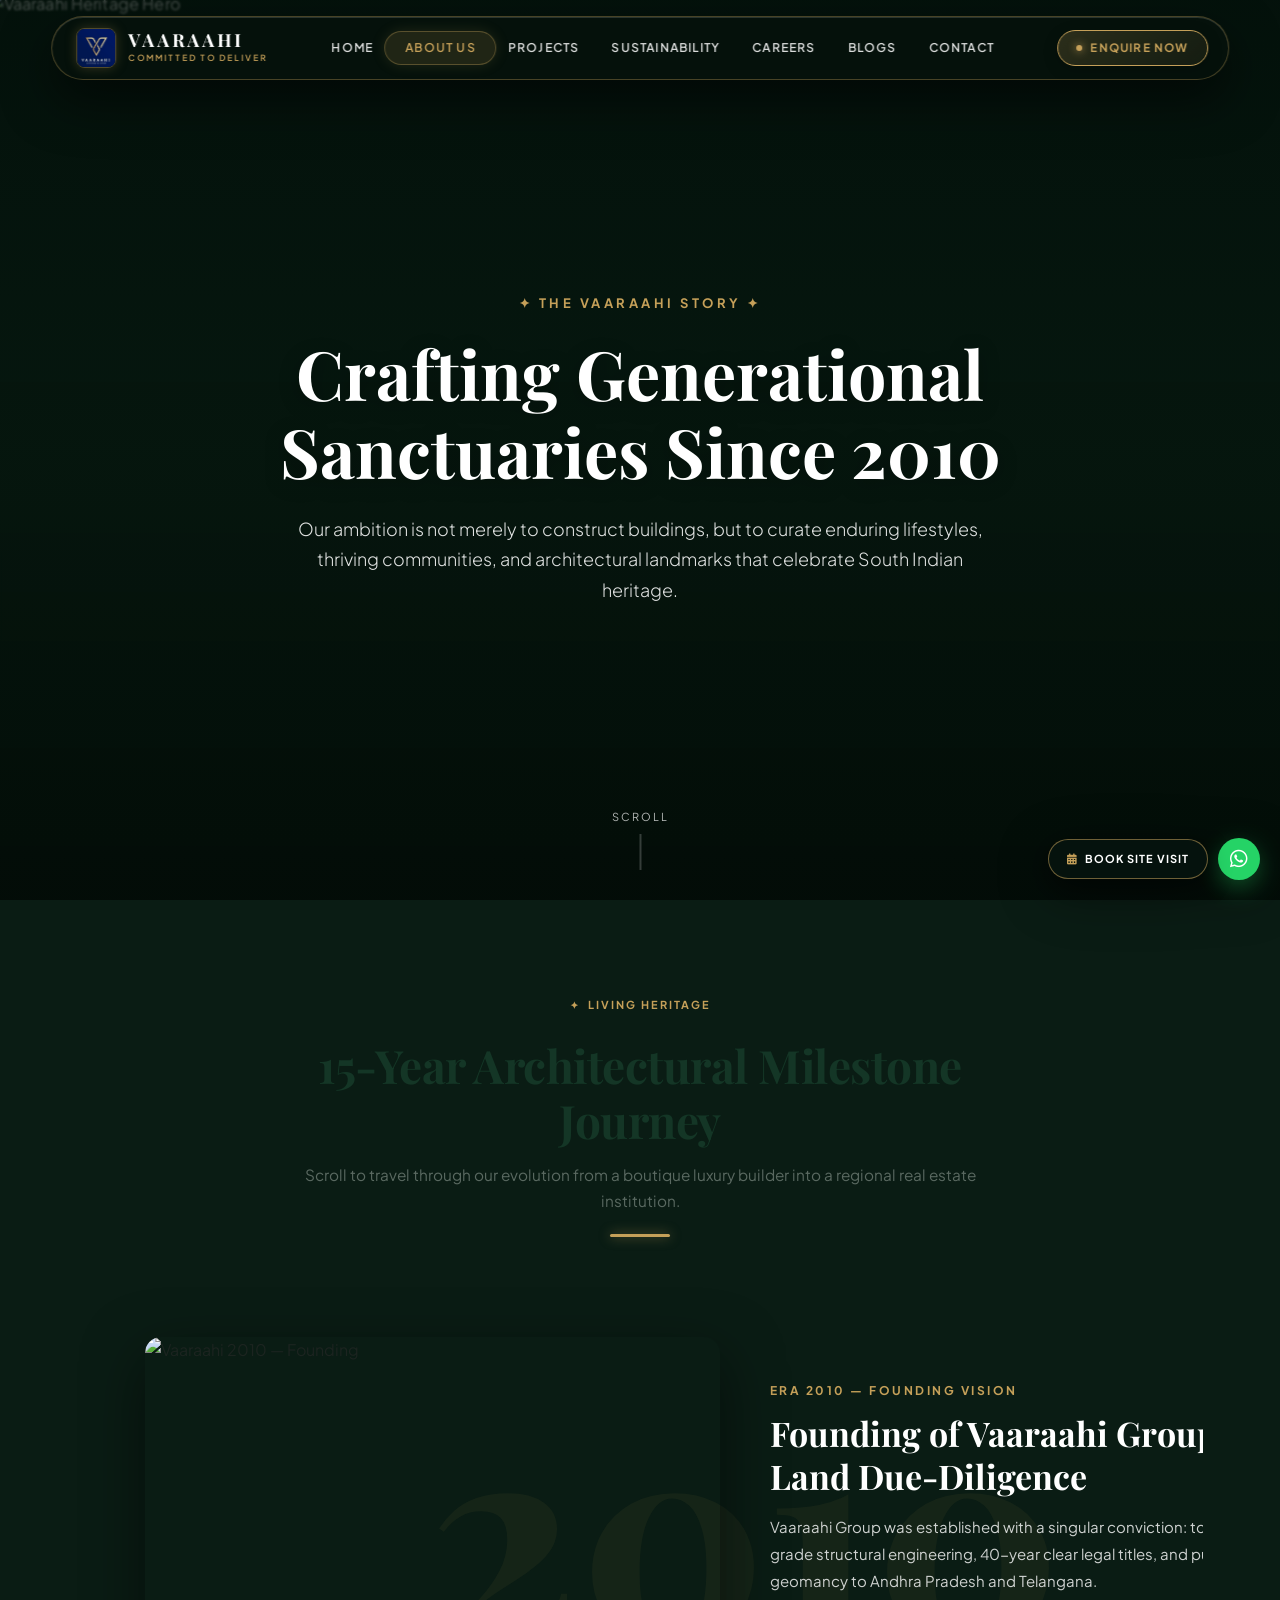
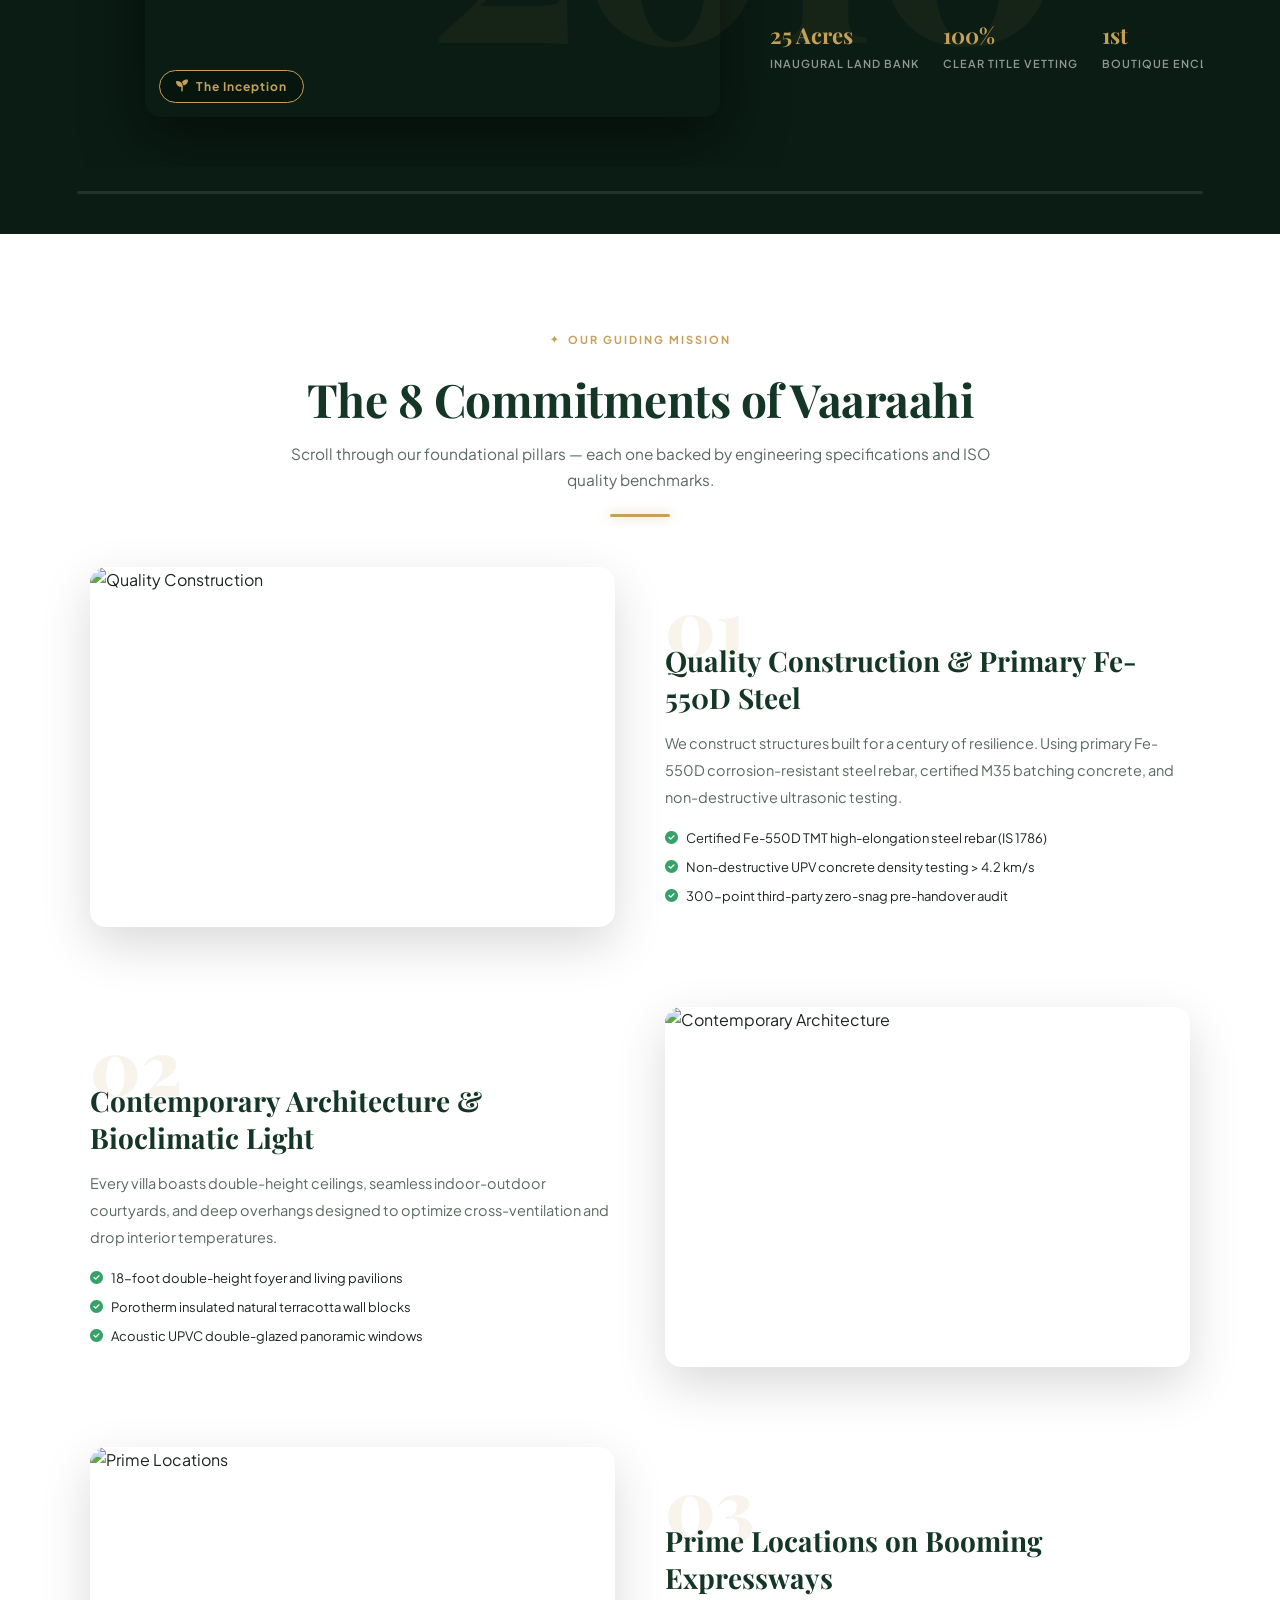
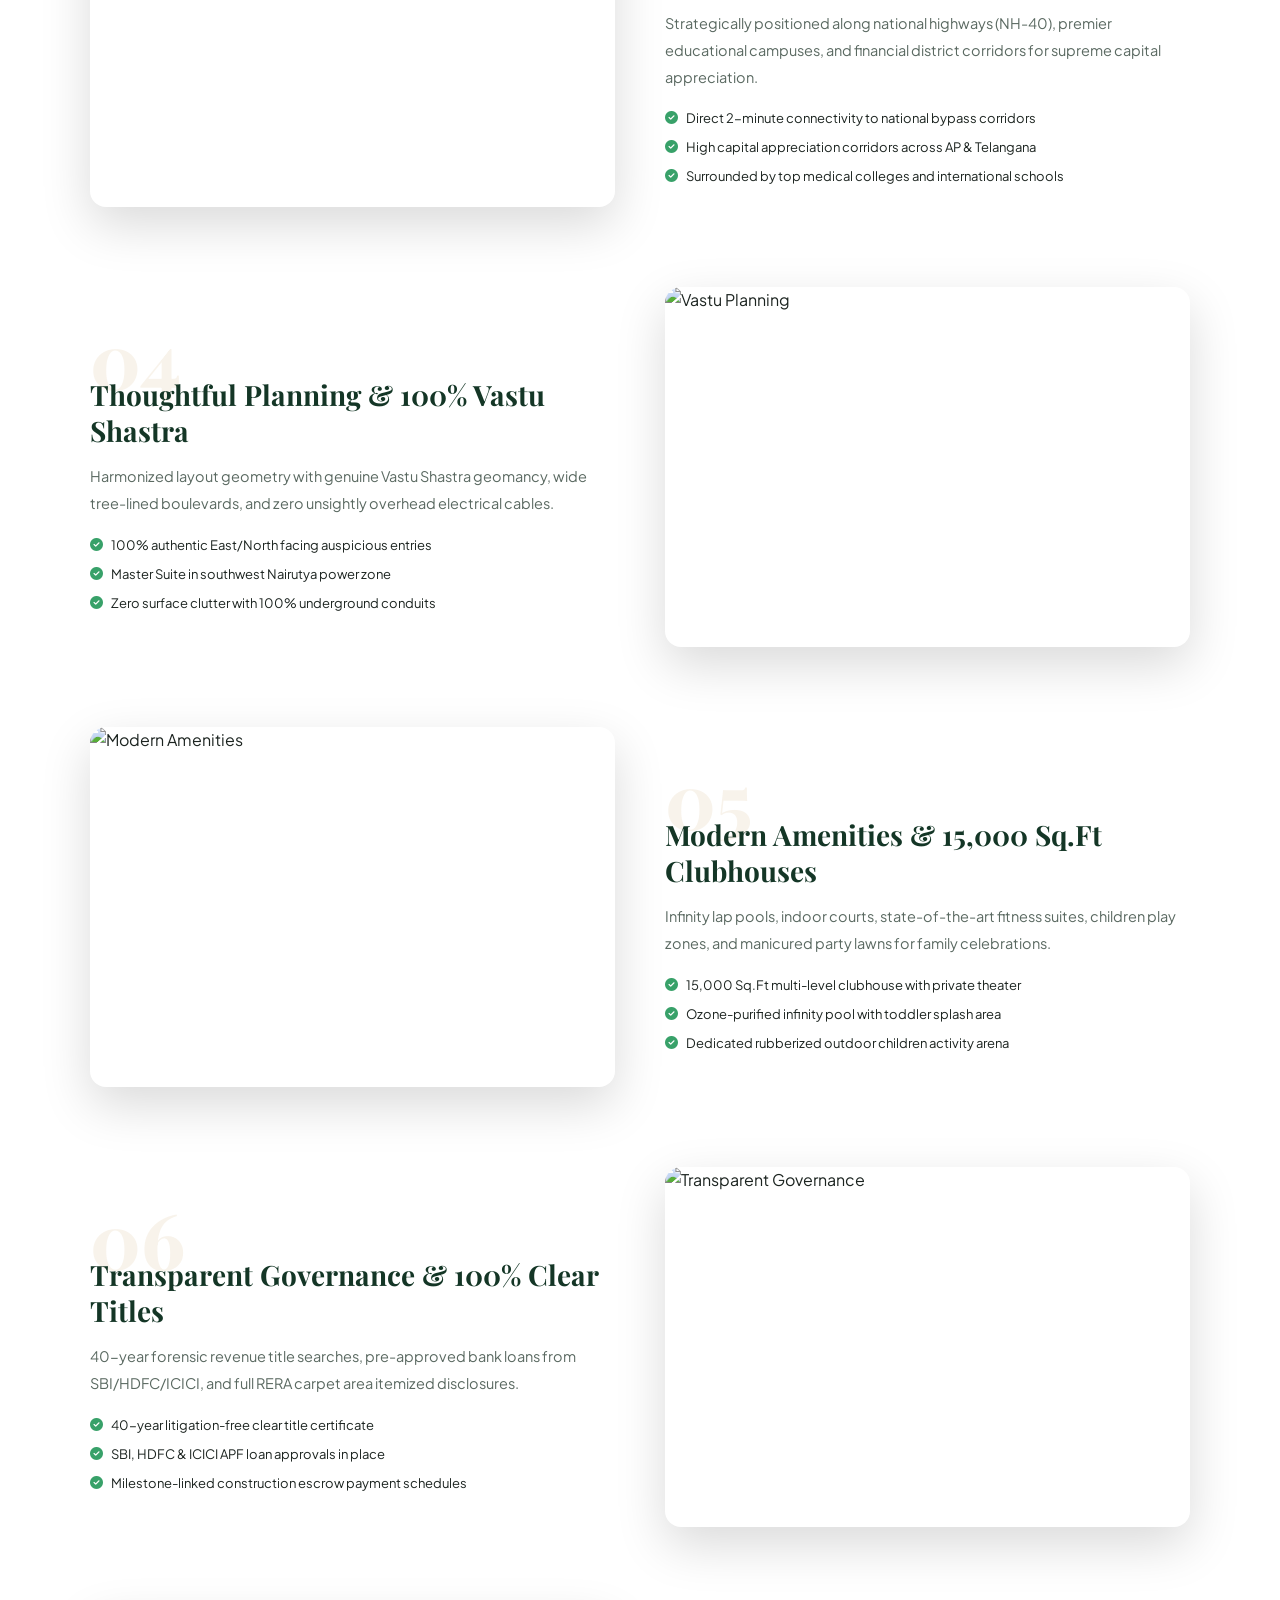
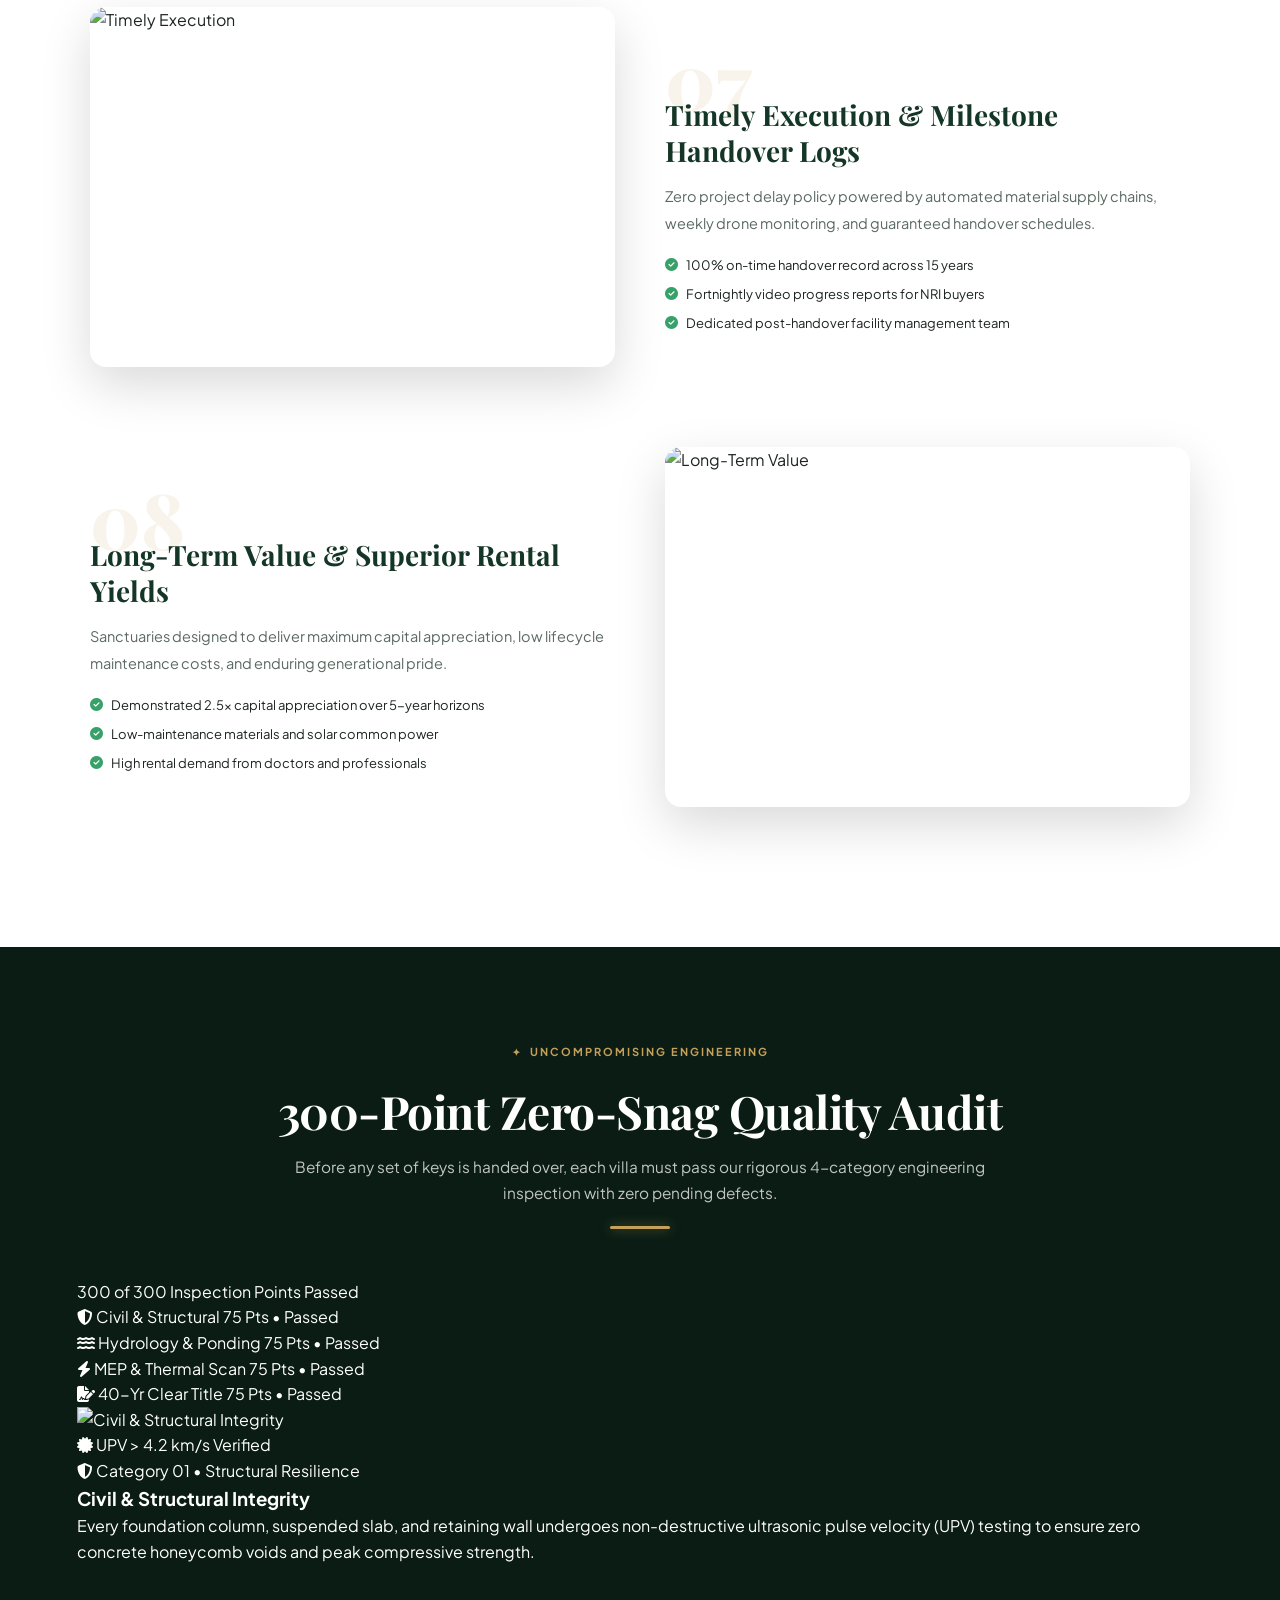
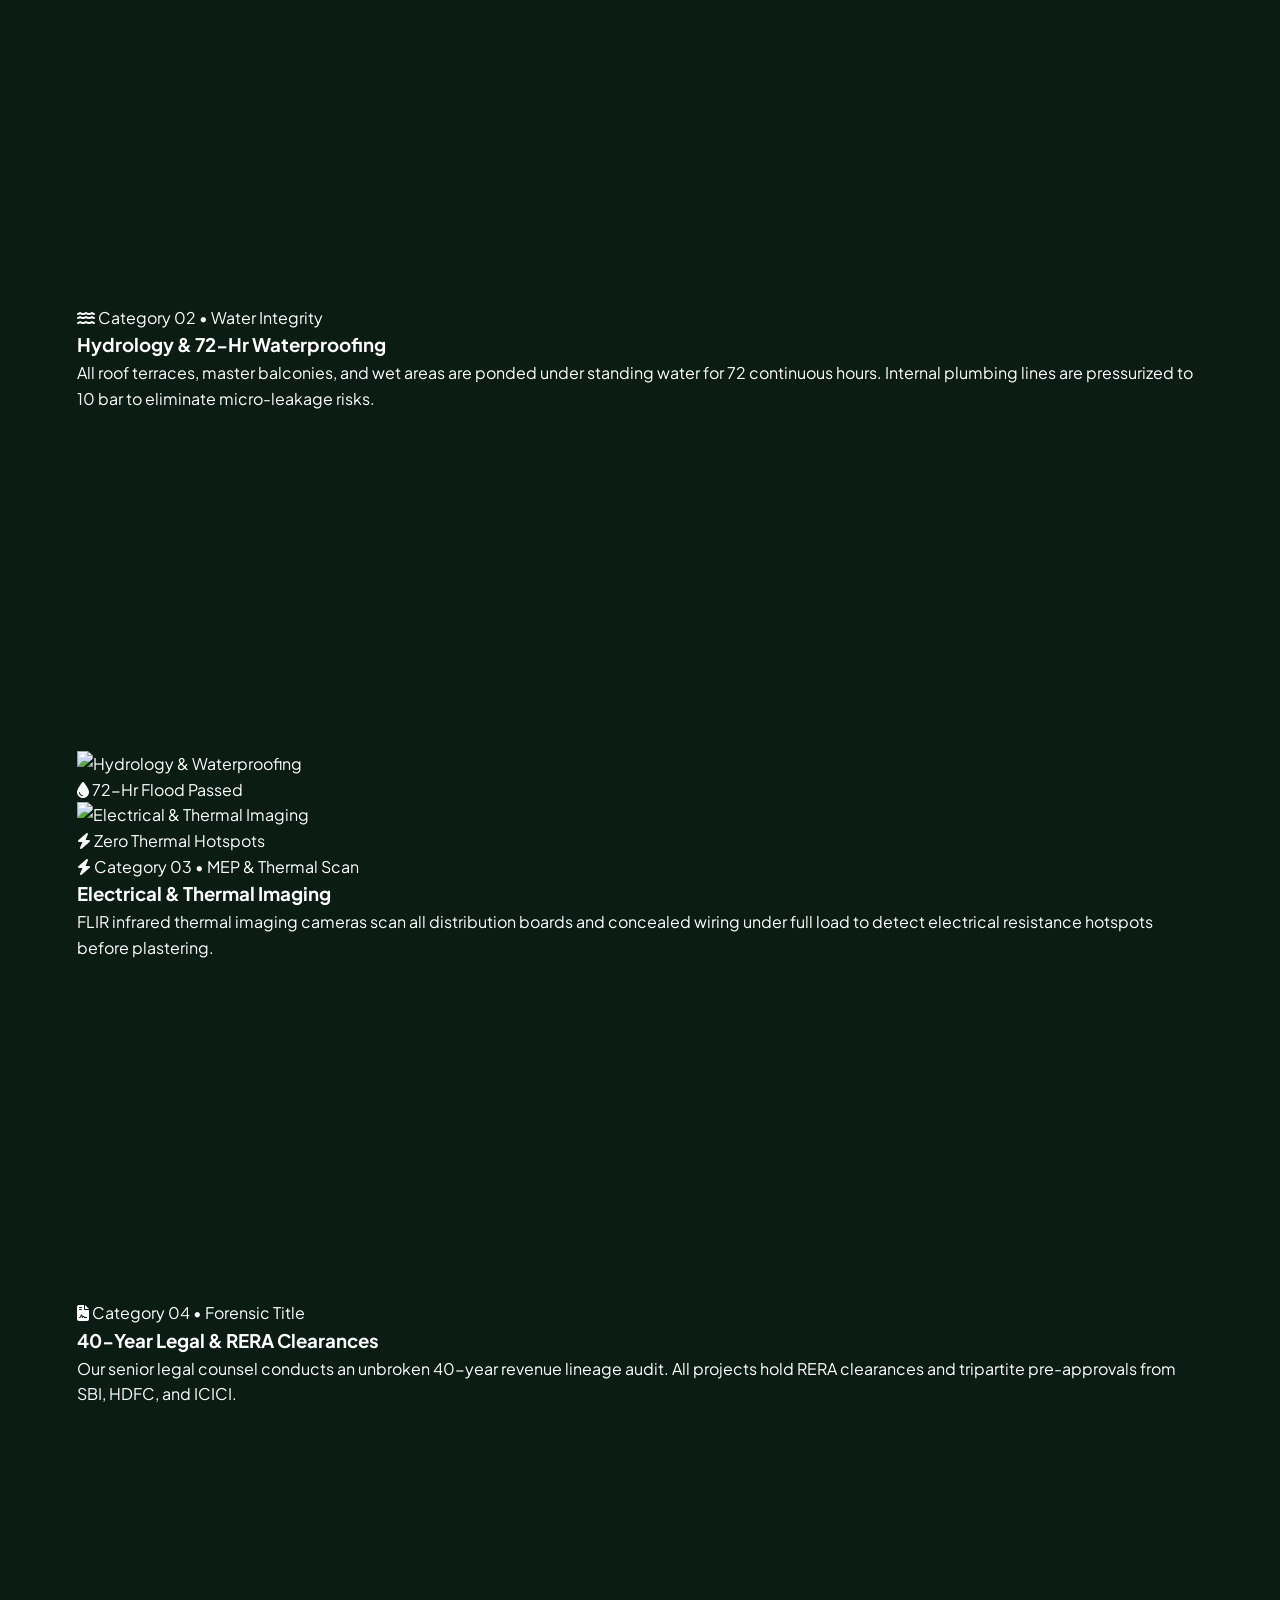
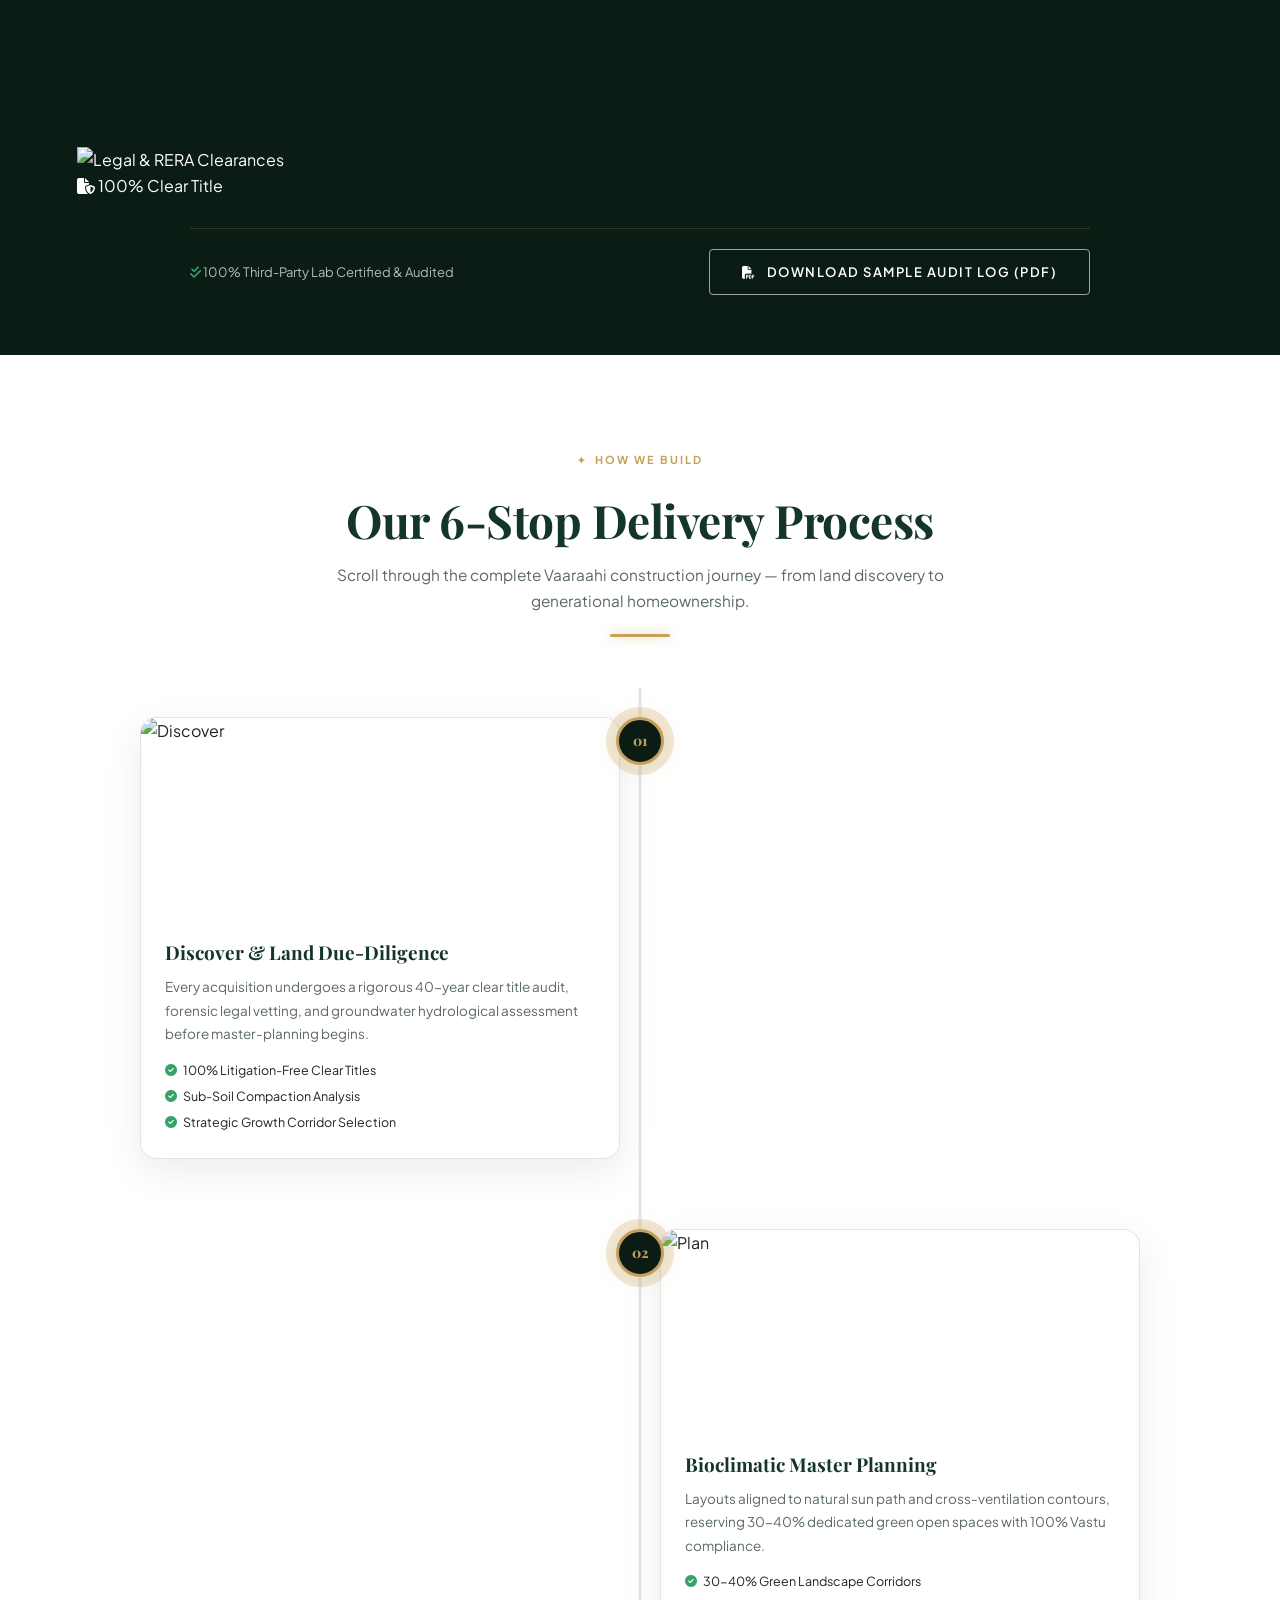
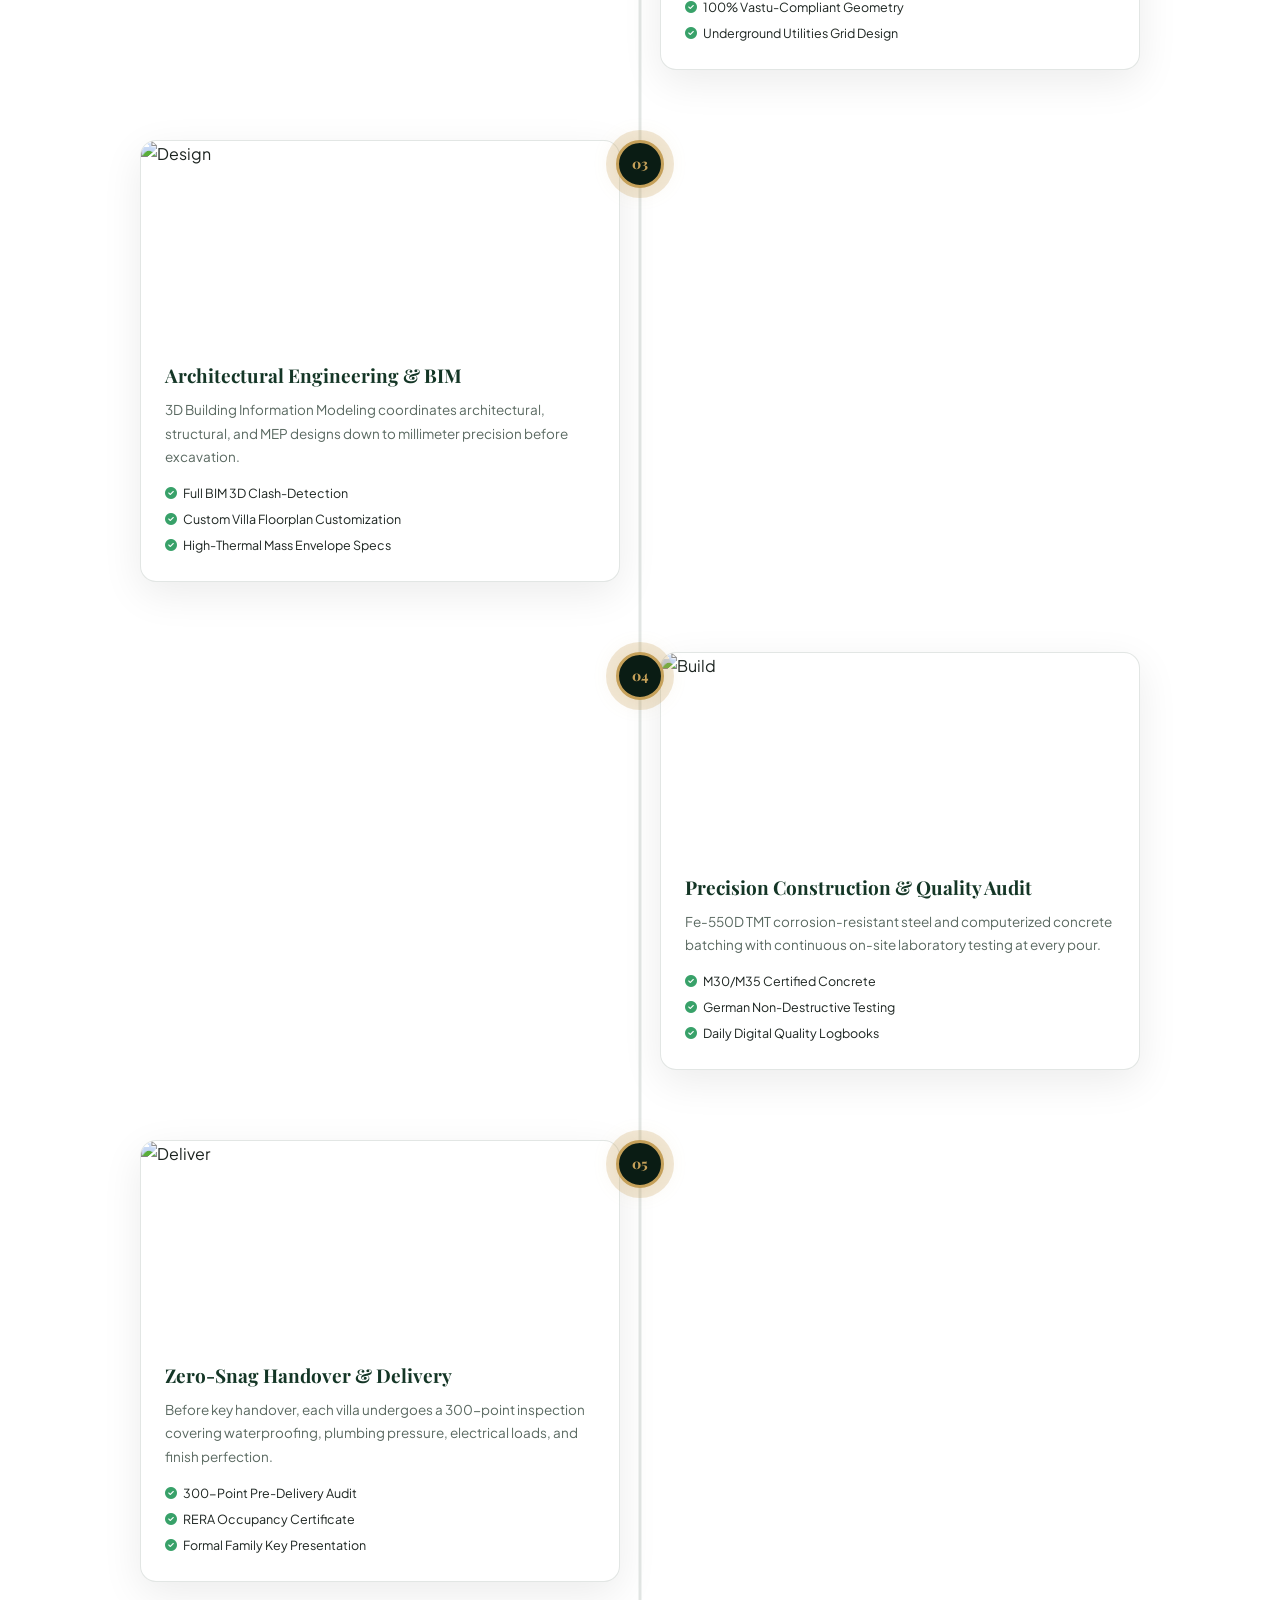
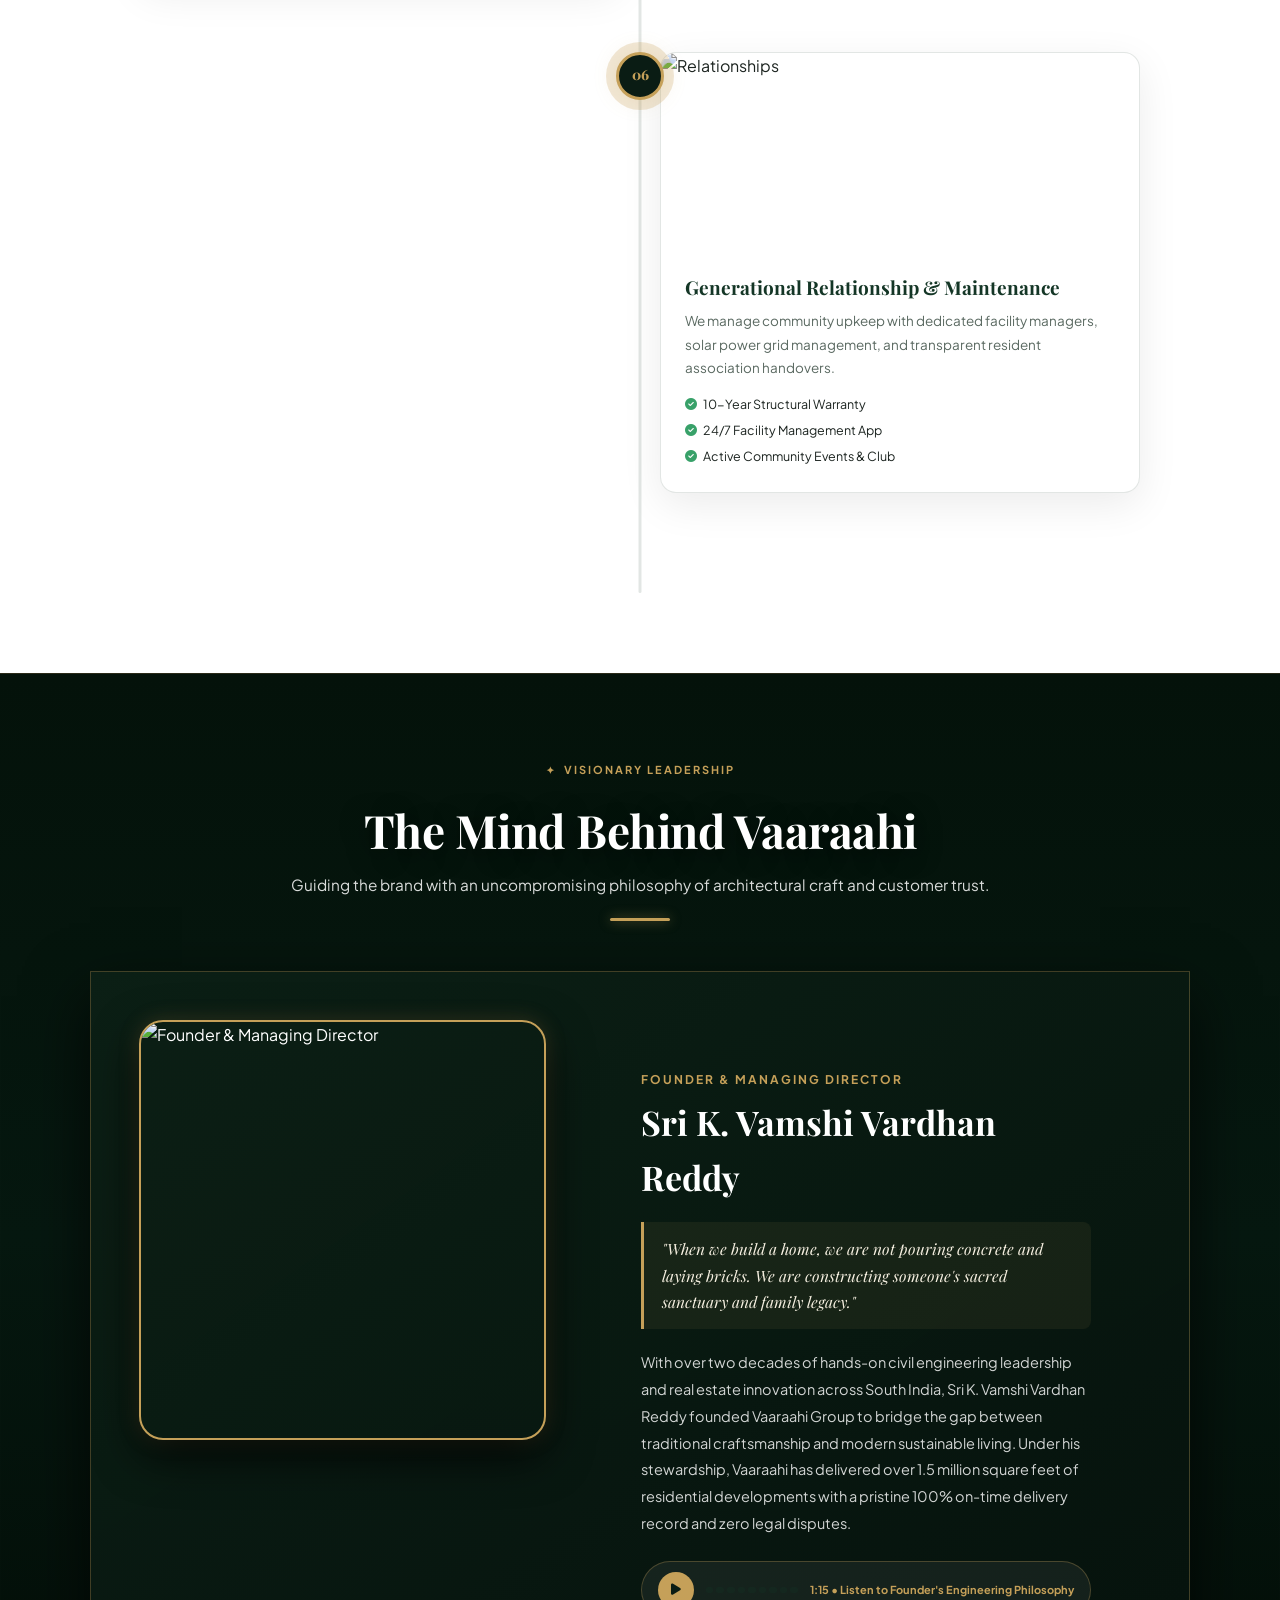
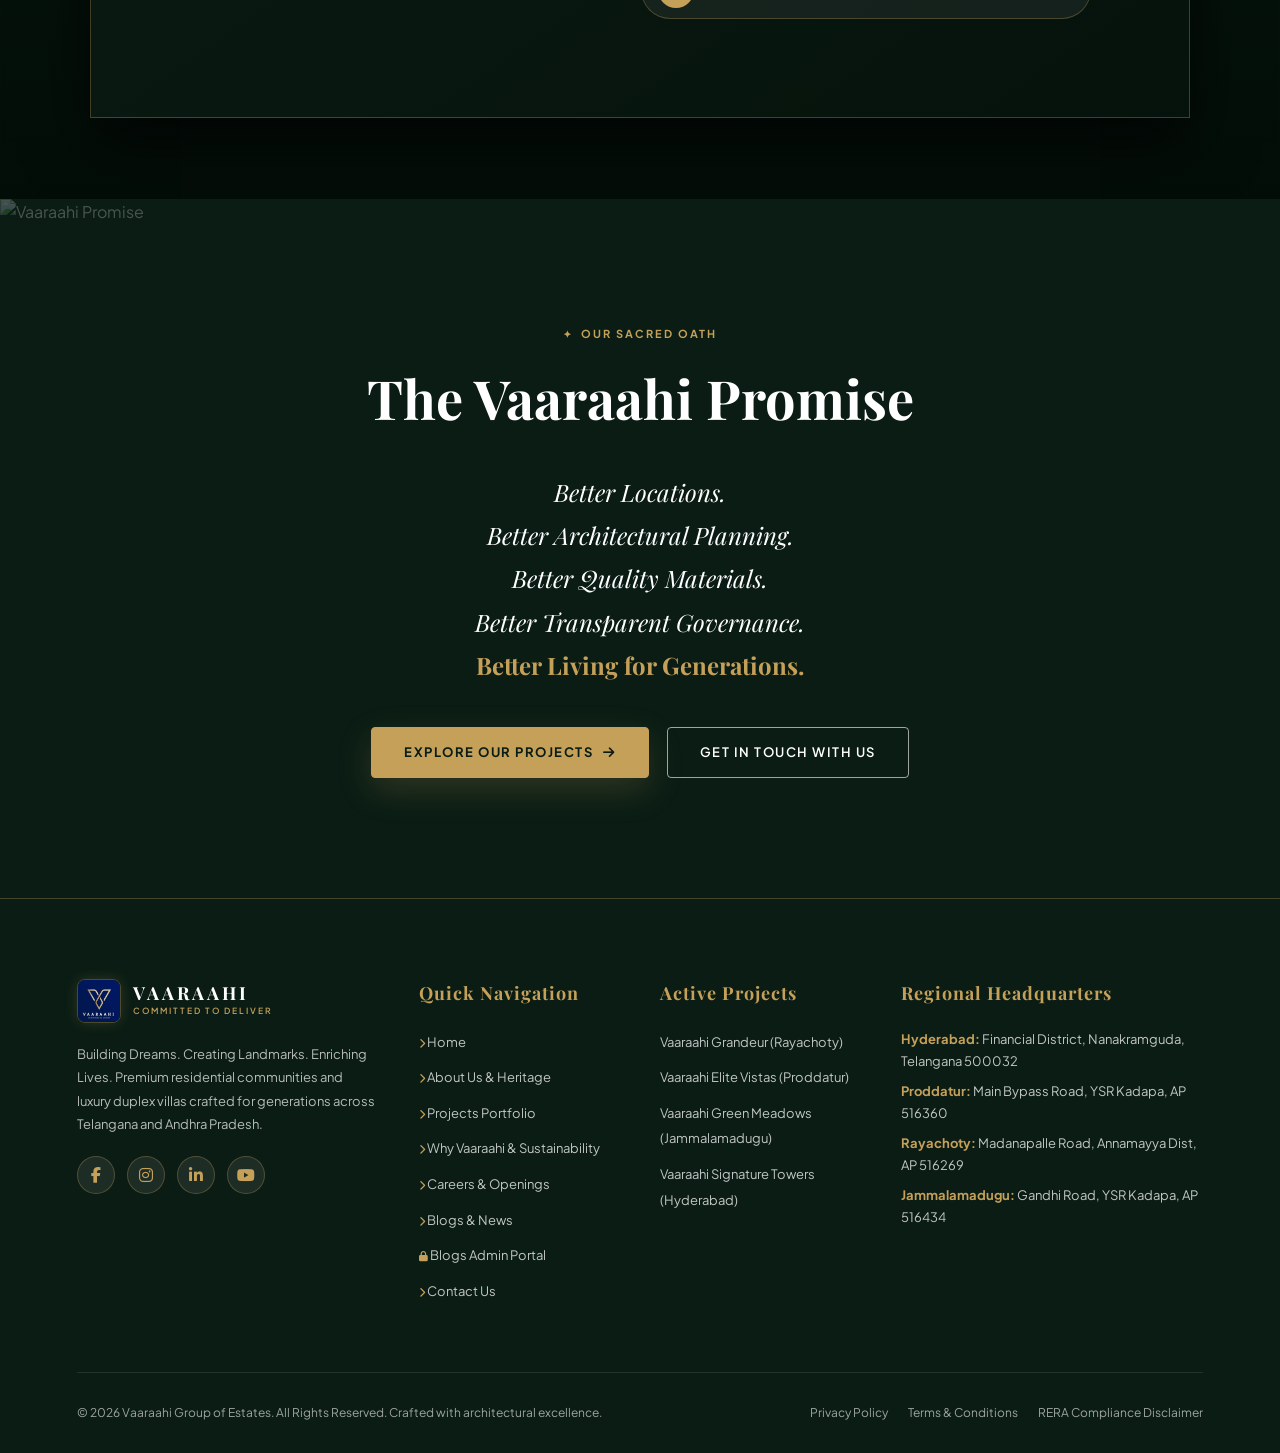
==== commit e1072d8e: "feat: upgrade 300-point zero-snag audit section to luxury split architectural showcase with HUD stat" ====
--- a/about.html
+++ b/about.html
@@ -433,87 +433,161 @@
             </div>
         </section>
 
-        <!-- ================= 4. WATERFALL QUALITY AUDIT CASCADE ================= -->
+        <!-- ================= 4. 300-POINT ZERO-SNAG QUALITY AUDIT SHOWCASE ================= -->
         <section class="audit-waterfall-section" id="auditWaterfall">
             <div class="section-header-center gs-reveal">
-                <span class="section-tag">Uncompromising Engineering</span>
-                <h2>300-Point Zero-Snag Quality Audit</h2>
-                <p>Before any set of keys is handed over, each villa must pass our rigorous 4-category engineering inspection with zero pending defects.</p>
+                <span class="section-tag" style="color: var(--color-gold);">Uncompromising Engineering</span>
+                <h2 style="color: #FFFFFF;">300-Point Zero-Snag Quality Audit</h2>
+                <p style="color: rgba(255, 255, 255, 0.75);">Before any set of keys is handed over, each villa must pass our rigorous 4-category engineering inspection with zero pending defects.</p>
                 <div class="gold-divider"></div>
             </div>
 
-            <div class="audit-running-counter gs-reveal">
-                <span class="audit-counter-val" id="auditCounterVal">0</span>
-                <span class="audit-counter-lbl">of 300 Points Verified</span>
-            </div>
-
-            <!-- Category 1: Civil & Structural -->
-            <div class="audit-category-block" data-audit-cat="structural">
-                <div class="audit-cat-header">
-                    <div class="audit-cat-icon"><i class="fas fa-shield-alt"></i></div>
-                    <div>
+            <!-- Live HUD Status Strip with Real-Time Counter & Category Pills -->
+            <div class="audit-hud-banner gs-reveal">
+                <div class="hud-stat-box">
+                    <span class="hud-stat-num" id="auditCounterVal">0</span>
+                    <span class="hud-stat-lbl">of 300 Inspection Points Passed</span>
+                </div>
+                <div class="hud-cat-pills">
+                    <div class="hud-pill active"><i class="fas fa-shield-alt"></i> Civil & Structural <span>75 Pts • Passed</span></div>
+                    <div class="hud-pill active"><i class="fas fa-water"></i> Hydrology & Ponding <span>75 Pts • Passed</span></div>
+                    <div class="hud-pill active"><i class="fas fa-bolt"></i> MEP & Thermal Scan <span>75 Pts • Passed</span></div>
+                    <div class="hud-pill active"><i class="fas fa-file-signature"></i> 40-Yr Clear Title <span>75 Pts • Passed</span></div>
+                </div>
+            </div>
+
+            <!-- 4 Visual Engineering Inspection Chapters (Zigzag Split Architectural Cards) -->
+            <div class="audit-matrix-chapters">
+                
+                <!-- Category 1: Civil & Structural -->
+                <div class="audit-chapter-card gs-reveal" data-audit-cat="structural">
+                    <div class="audit-card-visual">
+                        <img src="https://images.unsplash.com/photo-1541888946425-d0fbb18086f6?auto=format&fit=crop&w=900&q=85" alt="Civil & Structural Integrity">
+                        <div class="audit-seal-badge"><i class="fas fa-certificate"></i> UPV > 4.2 km/s Verified</div>
+                    </div>
+                    <div class="audit-card-info">
+                        <span class="audit-chapter-tag"><i class="fas fa-shield-alt"></i> Category 01 • Structural Resilience</span>
                         <h3>Civil & Structural Integrity</h3>
-                        <p>UPV ultrasonic concrete testing, Fe-550D rebar yield verification, and sub-soil compaction audits.</p>
-                    </div>
-                </div>
-                <div class="audit-checks-cascade">
-                    <div class="audit-check-item"><i class="fas fa-check-circle"></i><div><strong>UPV Concrete Homogeneity</strong><p>Ultrasonic pulse velocity > 4.2 km/s across all load-bearing columns.</p></div></div>
-                    <div class="audit-check-item"><i class="fas fa-cubes"></i><div><strong>Fe-550D TMT Yield Strength</strong><p>Certified elongation and tensile tests against Indian Standard IS 1786.</p></div></div>
-                    <div class="audit-check-item"><i class="fas fa-layer-group"></i><div><strong>Sub-Soil Compaction Audit</strong><p>Standard penetration test (SPT) N-value verified by geotech engineers.</p></div></div>
-                    <div class="audit-check-item"><i class="fas fa-ruler-combined"></i><div><strong>3D BIM Dimension Check</strong><p>Millimeter-precise room dimension and vertical plumb-line audit.</p></div></div>
-                </div>
-            </div>
-
-            <!-- Category 2: Hydrology -->
-            <div class="audit-category-block" data-audit-cat="waterproofing">
-                <div class="audit-cat-header">
-                    <div class="audit-cat-icon"><i class="fas fa-water"></i></div>
-                    <div>
+                        <p>Every foundation column, suspended slab, and retaining wall undergoes non-destructive ultrasonic pulse velocity (UPV) testing to ensure zero concrete honeycomb voids and peak compressive strength.</p>
+                        <div class="audit-proof-grid">
+                            <div class="audit-check-item">
+                                <i class="fas fa-check-circle"></i>
+                                <div><strong>UPV Concrete Homogeneity</strong><span>Ultrasonic pulse velocity > 4.2 km/s across load-bearing columns.</span></div>
+                            </div>
+                            <div class="audit-check-item">
+                                <i class="fas fa-check-circle"></i>
+                                <div><strong>Fe-550D TMT Yield Strength</strong><span>Certified elongation and tensile tests against Indian Standard IS 1786.</span></div>
+                            </div>
+                            <div class="audit-check-item">
+                                <i class="fas fa-check-circle"></i>
+                                <div><strong>Sub-Soil Compaction Audit</strong><span>Standard penetration test (SPT) N-value verified by geotech engineers.</span></div>
+                            </div>
+                            <div class="audit-check-item">
+                                <i class="fas fa-check-circle"></i>
+                                <div><strong>3D BIM Dimension Check</strong><span>Millimeter-precise room dimension and vertical plumb-line audit.</span></div>
+                            </div>
+                        </div>
+                    </div>
+                </div>
+
+                <!-- Category 2: Hydrology & Waterproofing -->
+                <div class="audit-chapter-card reverse gs-reveal" data-audit-cat="waterproofing">
+                    <div class="audit-card-info">
+                        <span class="audit-chapter-tag"><i class="fas fa-water"></i> Category 02 • Water Integrity</span>
                         <h3>Hydrology & 72-Hr Waterproofing</h3>
-                        <p>Complete terrace flooding, bathroom ponding, and underground seepage verification.</p>
-                    </div>
-                </div>
-                <div class="audit-checks-cascade">
-                    <div class="audit-check-item"><i class="fas fa-tint"></i><div><strong>72-Hour Terrace Flood Test</strong><p>Full roof terrace ponded for 72 hours to detect micro-fissure leakage.</p></div></div>
-                    <div class="audit-check-item"><i class="fas fa-shower"></i><div><strong>Bathroom Drain Gradient</strong><p>Precise slope measurement ensuring zero standing water after drainage.</p></div></div>
-                    <div class="audit-check-item"><i class="fas fa-tachometer-alt"></i><div><strong>Plumbing Pressure Hold</strong><p>10 bar sustained pressure test across all hot and cold water supply lines.</p></div></div>
-                </div>
-            </div>
-
-            <!-- Category 3: Electrical -->
-            <div class="audit-category-block" data-audit-cat="electrical">
-                <div class="audit-cat-header">
-                    <div class="audit-cat-icon"><i class="fas fa-bolt"></i></div>
-                    <div>
+                        <p>All roof terraces, master balconies, and wet areas are ponded under standing water for 72 continuous hours. Internal plumbing lines are pressurized to 10 bar to eliminate micro-leakage risks.</p>
+                        <div class="audit-proof-grid">
+                            <div class="audit-check-item">
+                                <i class="fas fa-check-circle"></i>
+                                <div><strong>72-Hour Terrace Flood Test</strong><span>Full roof terrace ponded for 72 hours to detect micro-fissure leakage.</span></div>
+                            </div>
+                            <div class="audit-check-item">
+                                <i class="fas fa-check-circle"></i>
+                                <div><strong>Bathroom Drain Gradient</strong><span>Precise laser slope measurement ensuring zero standing water.</span></div>
+                            </div>
+                            <div class="audit-check-item">
+                                <i class="fas fa-check-circle"></i>
+                                <div><strong>Plumbing Pressure Hold</strong><span>10 bar sustained pressure test across all hot & cold supply lines.</span></div>
+                            </div>
+                            <div class="audit-check-item">
+                                <i class="fas fa-check-circle"></i>
+                                <div><strong>Percolation Aquifer Recharge</strong><span>100% rainwater runoff routed to deep underground recharge vaults.</span></div>
+                            </div>
+                        </div>
+                    </div>
+                    <div class="audit-card-visual">
+                        <img src="https://images.unsplash.com/photo-1584622650111-993a426fbf0a?auto=format&fit=crop&w=900&q=85" alt="Hydrology & Waterproofing">
+                        <div class="audit-seal-badge"><i class="fas fa-tint"></i> 72-Hr Flood Passed</div>
+                    </div>
+                </div>
+
+                <!-- Category 3: Electrical & Thermal -->
+                <div class="audit-chapter-card gs-reveal" data-audit-cat="electrical">
+                    <div class="audit-card-visual">
+                        <img src="https://images.unsplash.com/photo-1509391365360-2e959784a276?auto=format&fit=crop&w=900&q=85" alt="Electrical & Thermal Imaging">
+                        <div class="audit-seal-badge"><i class="fas fa-bolt"></i> Zero Thermal Hotspots</div>
+                    </div>
+                    <div class="audit-card-info">
+                        <span class="audit-chapter-tag"><i class="fas fa-bolt"></i> Category 03 • MEP & Thermal Scan</span>
                         <h3>Electrical & Thermal Imaging</h3>
-                        <p>IR thermography hot-spot detection, earthing resistance, and circuit load balancing.</p>
-                    </div>
-                </div>
-                <div class="audit-checks-cascade">
-                    <div class="audit-check-item"><i class="fas fa-thermometer-half"></i><div><strong>IR Thermal Hotspot Scan</strong><p>Infrared camera sweep detecting loose connections and resistance anomalies.</p></div></div>
-                    <div class="audit-check-item"><i class="fas fa-plug"></i><div><strong>Earth Resistance ≤ 2Ω</strong><p>Verified earth pit resistance ensuring lightning and fault protection.</p></div></div>
-                    <div class="audit-check-item"><i class="fas fa-solar-panel"></i><div><strong>Solar Inverter Load Test</strong><p>Full solar micro-grid performance validation under peak load conditions.</p></div></div>
-                </div>
-            </div>
-
-            <!-- Category 4: Legal -->
-            <div class="audit-category-block" data-audit-cat="legal">
-                <div class="audit-cat-header">
-                    <div class="audit-cat-icon"><i class="fas fa-file-contract"></i></div>
-                    <div>
+                        <p>FLIR infrared thermal imaging cameras scan all distribution boards and concealed wiring under full load to detect electrical resistance hotspots before plastering.</p>
+                        <div class="audit-proof-grid">
+                            <div class="audit-check-item">
+                                <i class="fas fa-check-circle"></i>
+                                <div><strong>IR Thermal Hotspot Scan</strong><span>Infrared sweep detecting loose connections and resistance anomalies.</span></div>
+                            </div>
+                            <div class="audit-check-item">
+                                <i class="fas fa-check-circle"></i>
+                                <div><strong>Earth Resistance ≤ 2Ω</strong><span>Verified earth pit resistance ensuring lightning and fault protection.</span></div>
+                            </div>
+                            <div class="audit-check-item">
+                                <i class="fas fa-check-circle"></i>
+                                <div><strong>Solar Inverter Load Test</strong><span>Full solar micro-grid performance validation under peak load conditions.</span></div>
+                            </div>
+                            <div class="audit-check-item">
+                                <i class="fas fa-check-circle"></i>
+                                <div><strong>FRLS Copper Wiring</strong><span>100% Fire-Retardant Low Smoke pure copper conductors throughout.</span></div>
+                            </div>
+                        </div>
+                    </div>
+                </div>
+
+                <!-- Category 4: Legal & Governance -->
+                <div class="audit-chapter-card reverse gs-reveal" data-audit-cat="legal">
+                    <div class="audit-card-info">
+                        <span class="audit-chapter-tag"><i class="fas fa-file-contract"></i> Category 04 • Forensic Title</span>
                         <h3>40-Year Legal & RERA Clearances</h3>
-                        <p>Unbroken revenue pedigree, RERA registration, and occupancy certification.</p>
-                    </div>
-                </div>
-                <div class="audit-checks-cascade">
-                    <div class="audit-check-item"><i class="fas fa-file-signature"></i><div><strong>100% RERA Registered Title</strong><p>Clear marketable title backed by 40-year uninterrupted legal search report.</p></div></div>
-                    <div class="audit-check-item"><i class="fas fa-university"></i><div><strong>APF Bank Loan Approvals</strong><p>Pre-approved financing from SBI, HDFC, ICICI and all major national banks.</p></div></div>
-                    <div class="audit-check-item"><i class="fas fa-certificate"></i><div><strong>RERA Occupancy Certificate (OC)</strong><p>Final governmental completion and occupancy clearances prior to handover.</p></div></div>
-                </div>
-            </div>
-
+                        <p>Our senior legal counsel conducts an unbroken 40-year revenue lineage audit. All projects hold RERA clearances and tripartite pre-approvals from SBI, HDFC, and ICICI.</p>
+                        <div class="audit-proof-grid">
+                            <div class="audit-check-item">
+                                <i class="fas fa-check-circle"></i>
+                                <div><strong>100% RERA Registered Title</strong><span>Clear marketable title backed by 40-year uninterrupted legal search.</span></div>
+                            </div>
+                            <div class="audit-check-item">
+                                <i class="fas fa-check-circle"></i>
+                                <div><strong>APF Bank Loan Approvals</strong><span>Pre-approved financing from SBI, HDFC, ICICI and major national banks.</span></div>
+                            </div>
+                            <div class="audit-check-item">
+                                <i class="fas fa-check-circle"></i>
+                                <div><strong>RERA Occupancy Certificate (OC)</strong><span>Final governmental completion and occupancy clearances prior to handover.</span></div>
+                            </div>
+                            <div class="audit-check-item">
+                                <i class="fas fa-check-circle"></i>
+                                <div><strong>Zero Litigation Indemnity</strong><span>Complete legal title warranty protected by institutional developer covenant.</span></div>
+                            </div>
+                        </div>
+                    </div>
+                    <div class="audit-card-visual">
+                        <img src="https://images.unsplash.com/photo-1450133064473-71024230f91b?auto=format&fit=crop&w=900&q=85" alt="Legal & RERA Clearances">
+                        <div class="audit-seal-badge"><i class="fas fa-file-shield"></i> 100% Clear Title</div>
+                    </div>
+                </div>
+
+            </div>
+
+            <!-- Footer Badge & Sample Download Action -->
             <div class="audit-footer-badge gs-reveal">
-                <span><i class="fas fa-check-double" style="color: #2E7D32;"></i> 100% Third-Party Lab Certified & Audited</span>
+                <span><i class="fas fa-check-double" style="color: #38A169;"></i> 100% Third-Party Lab Certified & Audited</span>
                 <button class="btn-luxury-outline" onclick="showToast('Sample 300-Point Audit Checklist downloaded successfully.');" data-cursor-action="DOWNLOAD">
                     <i class="fas fa-file-pdf"></i> Download Sample Audit Log (PDF)
                 </button>
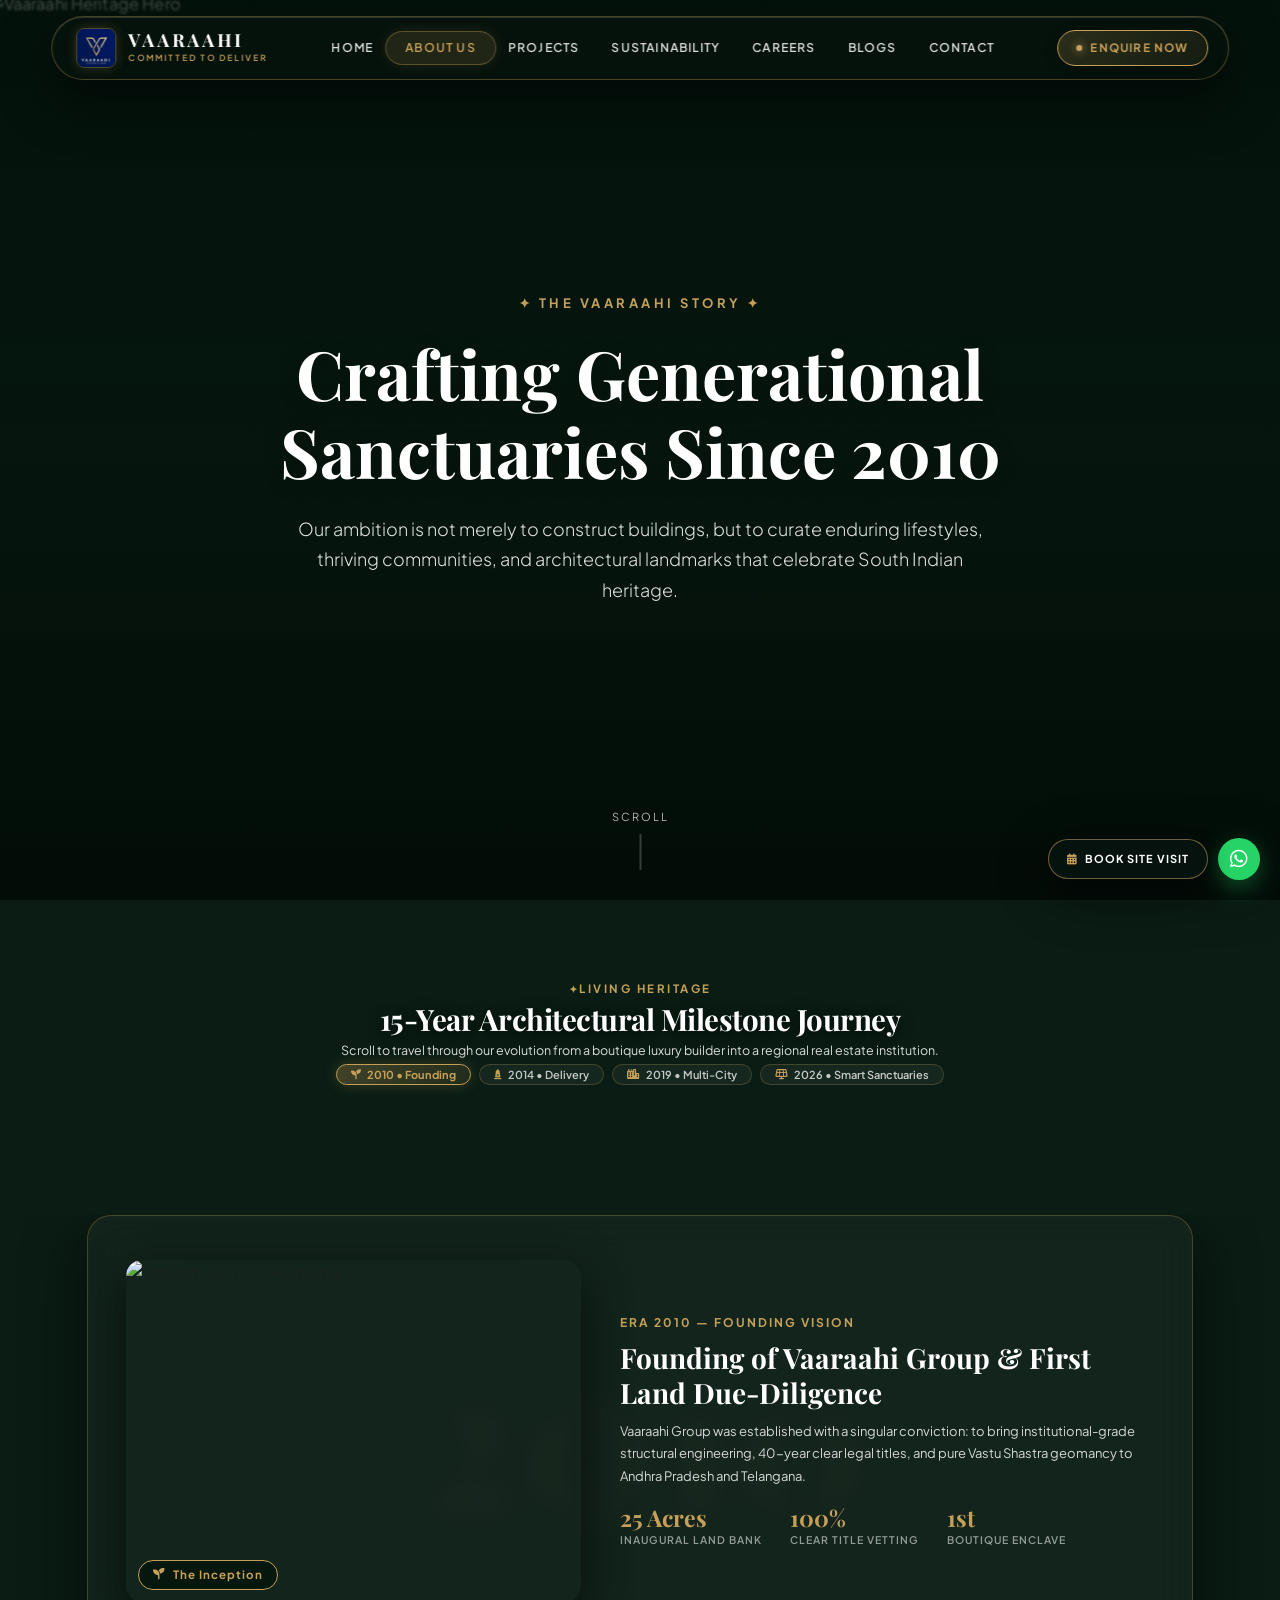
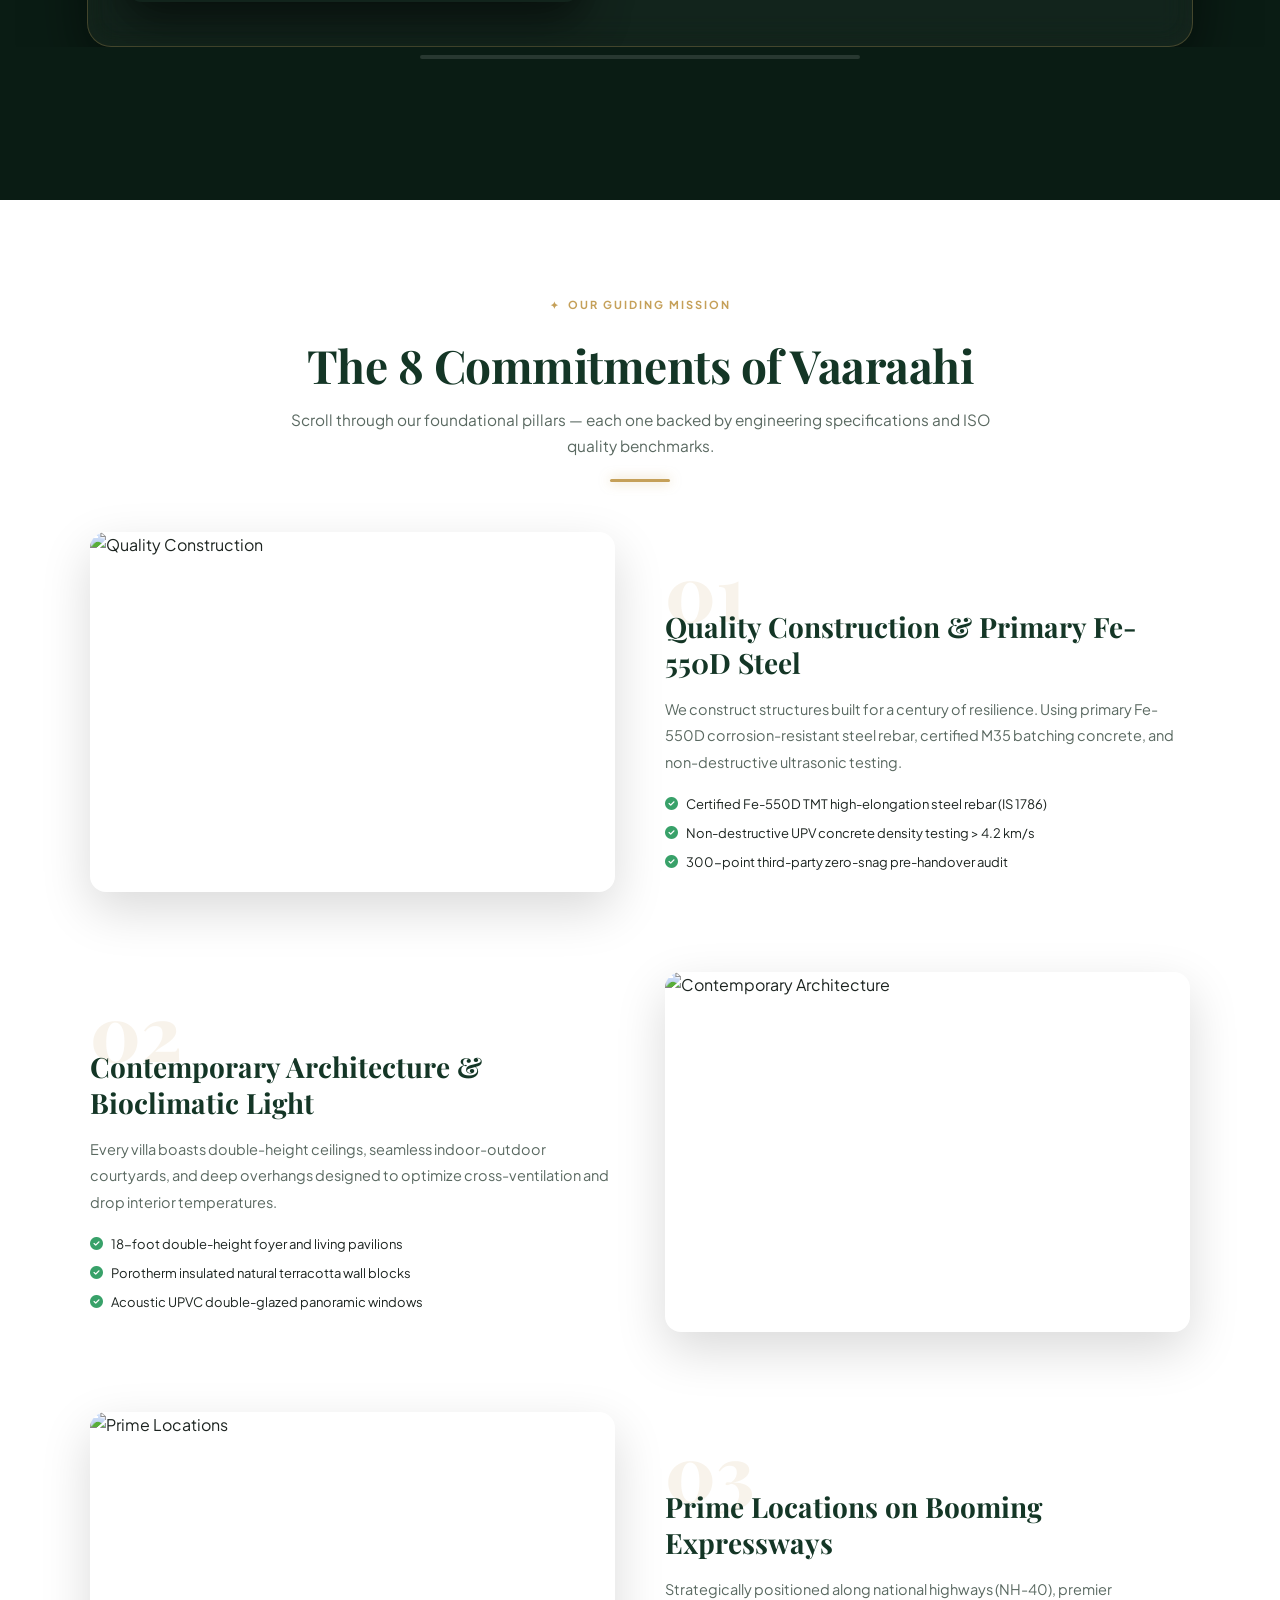
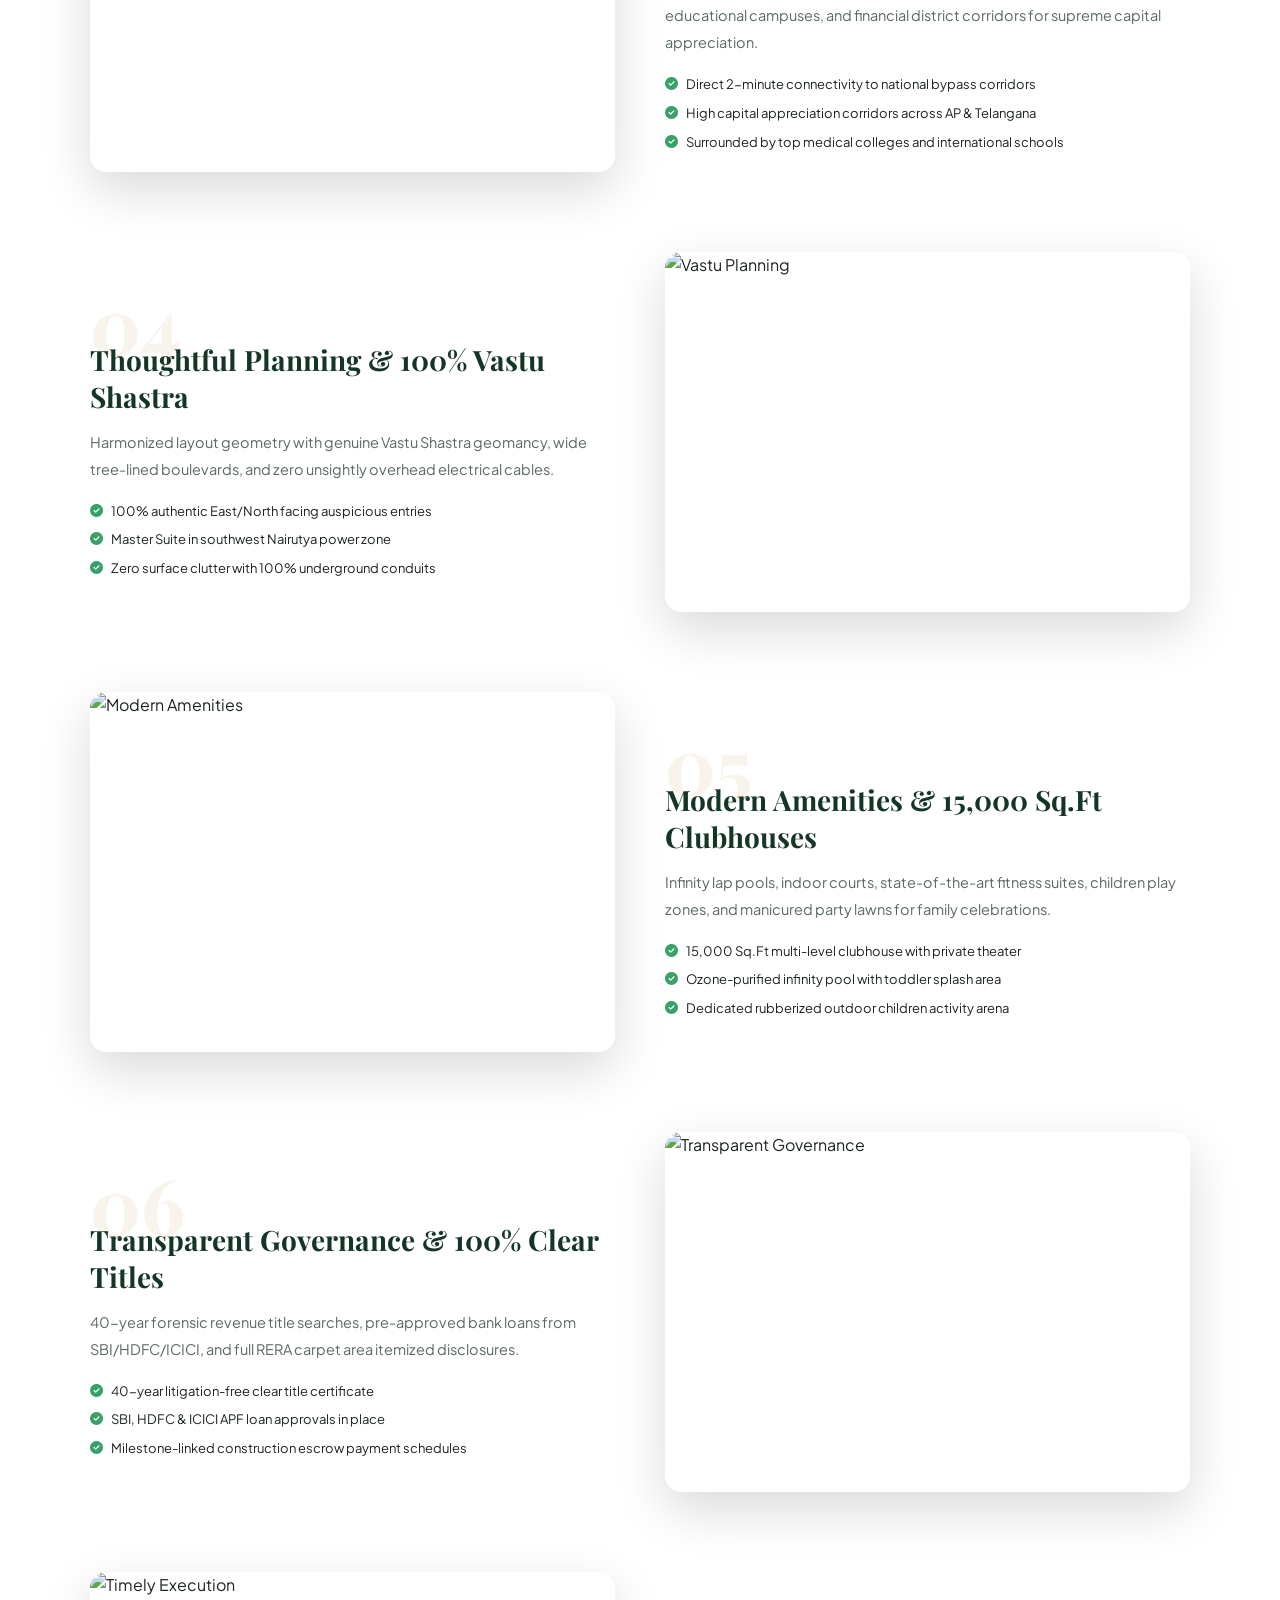
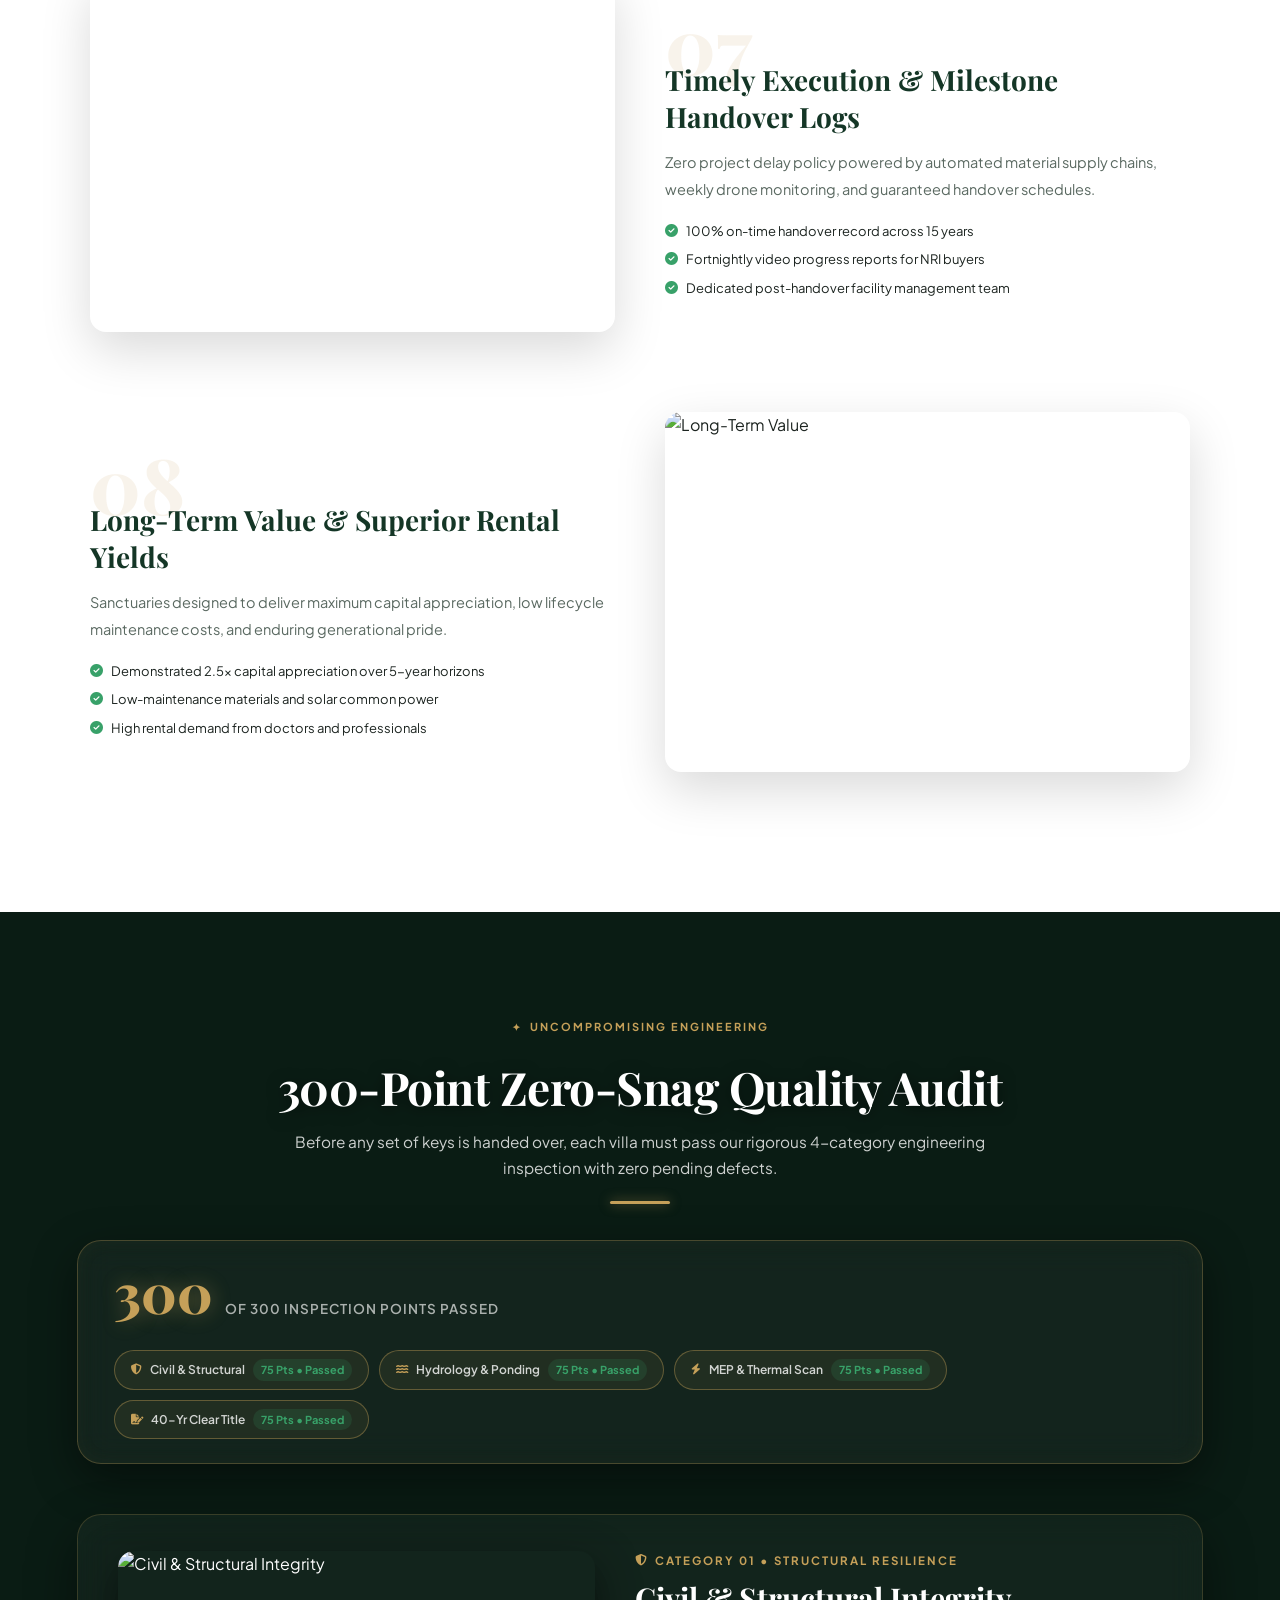
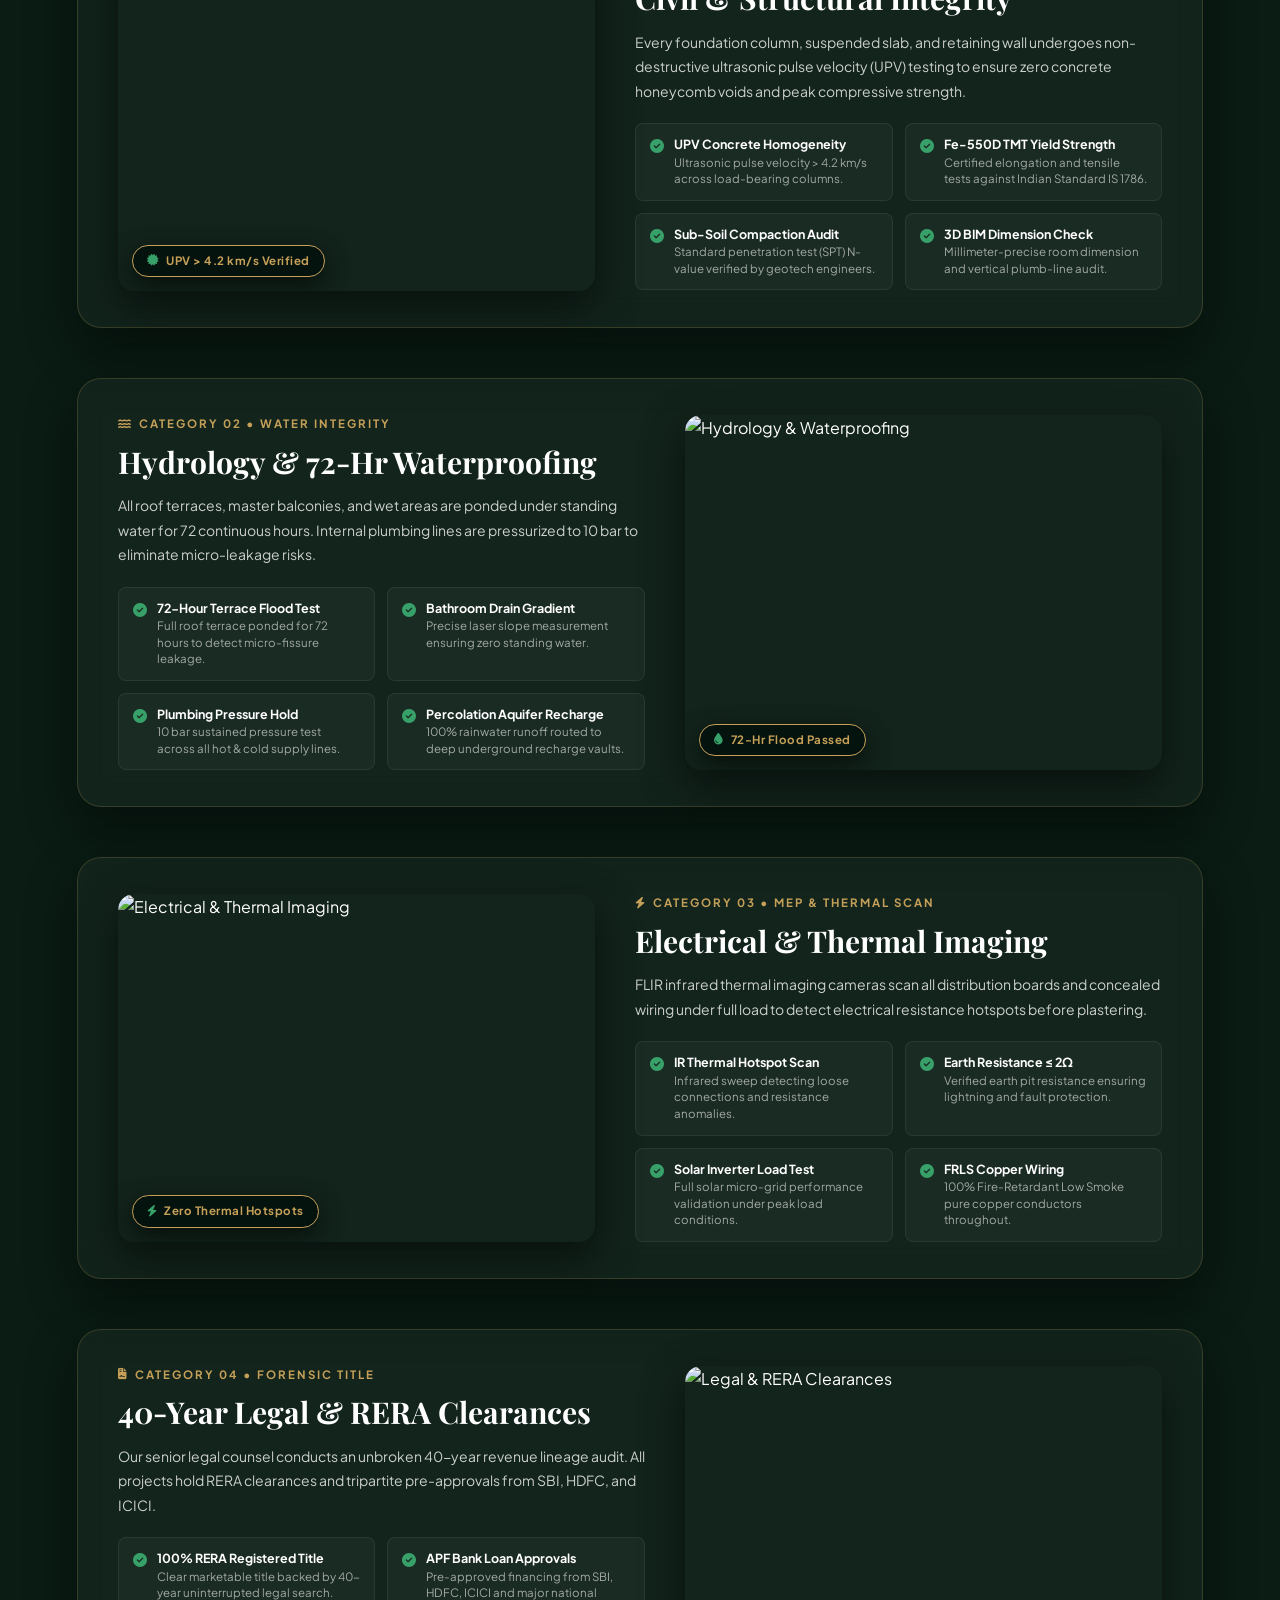
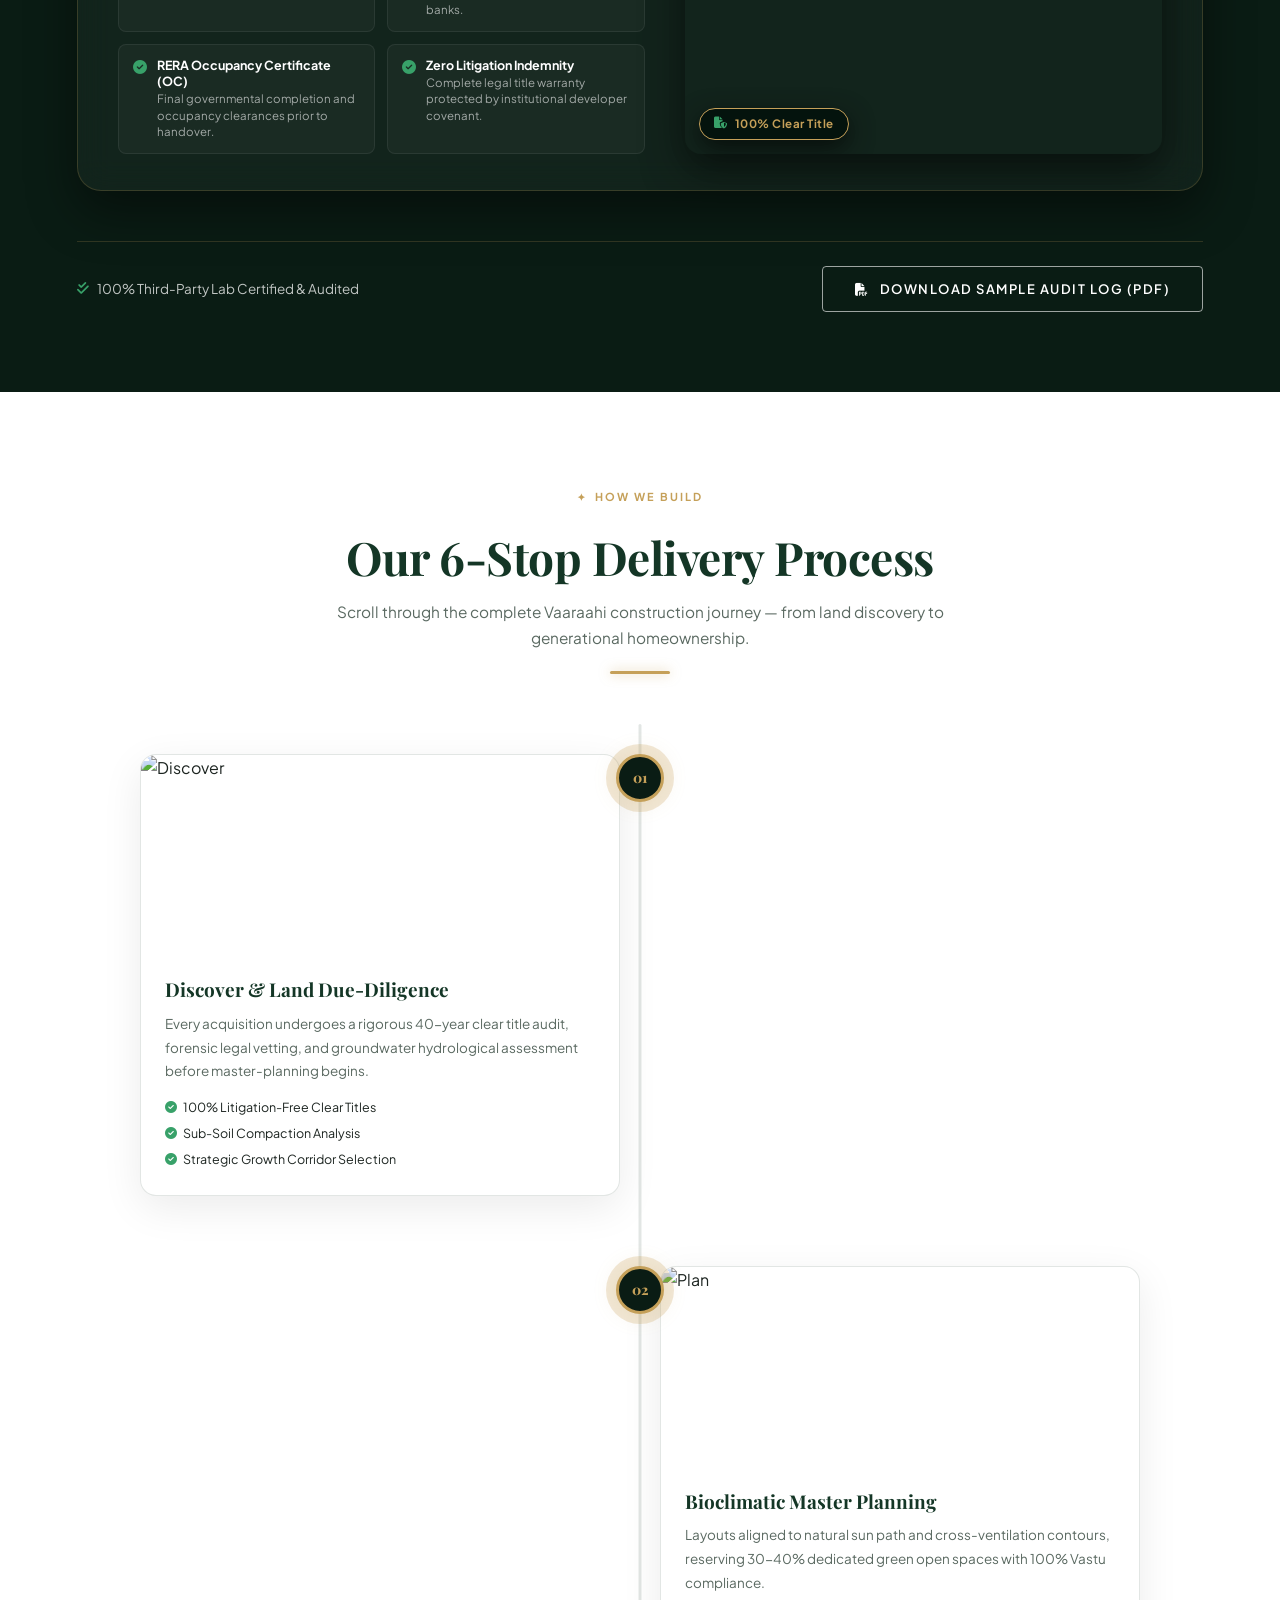
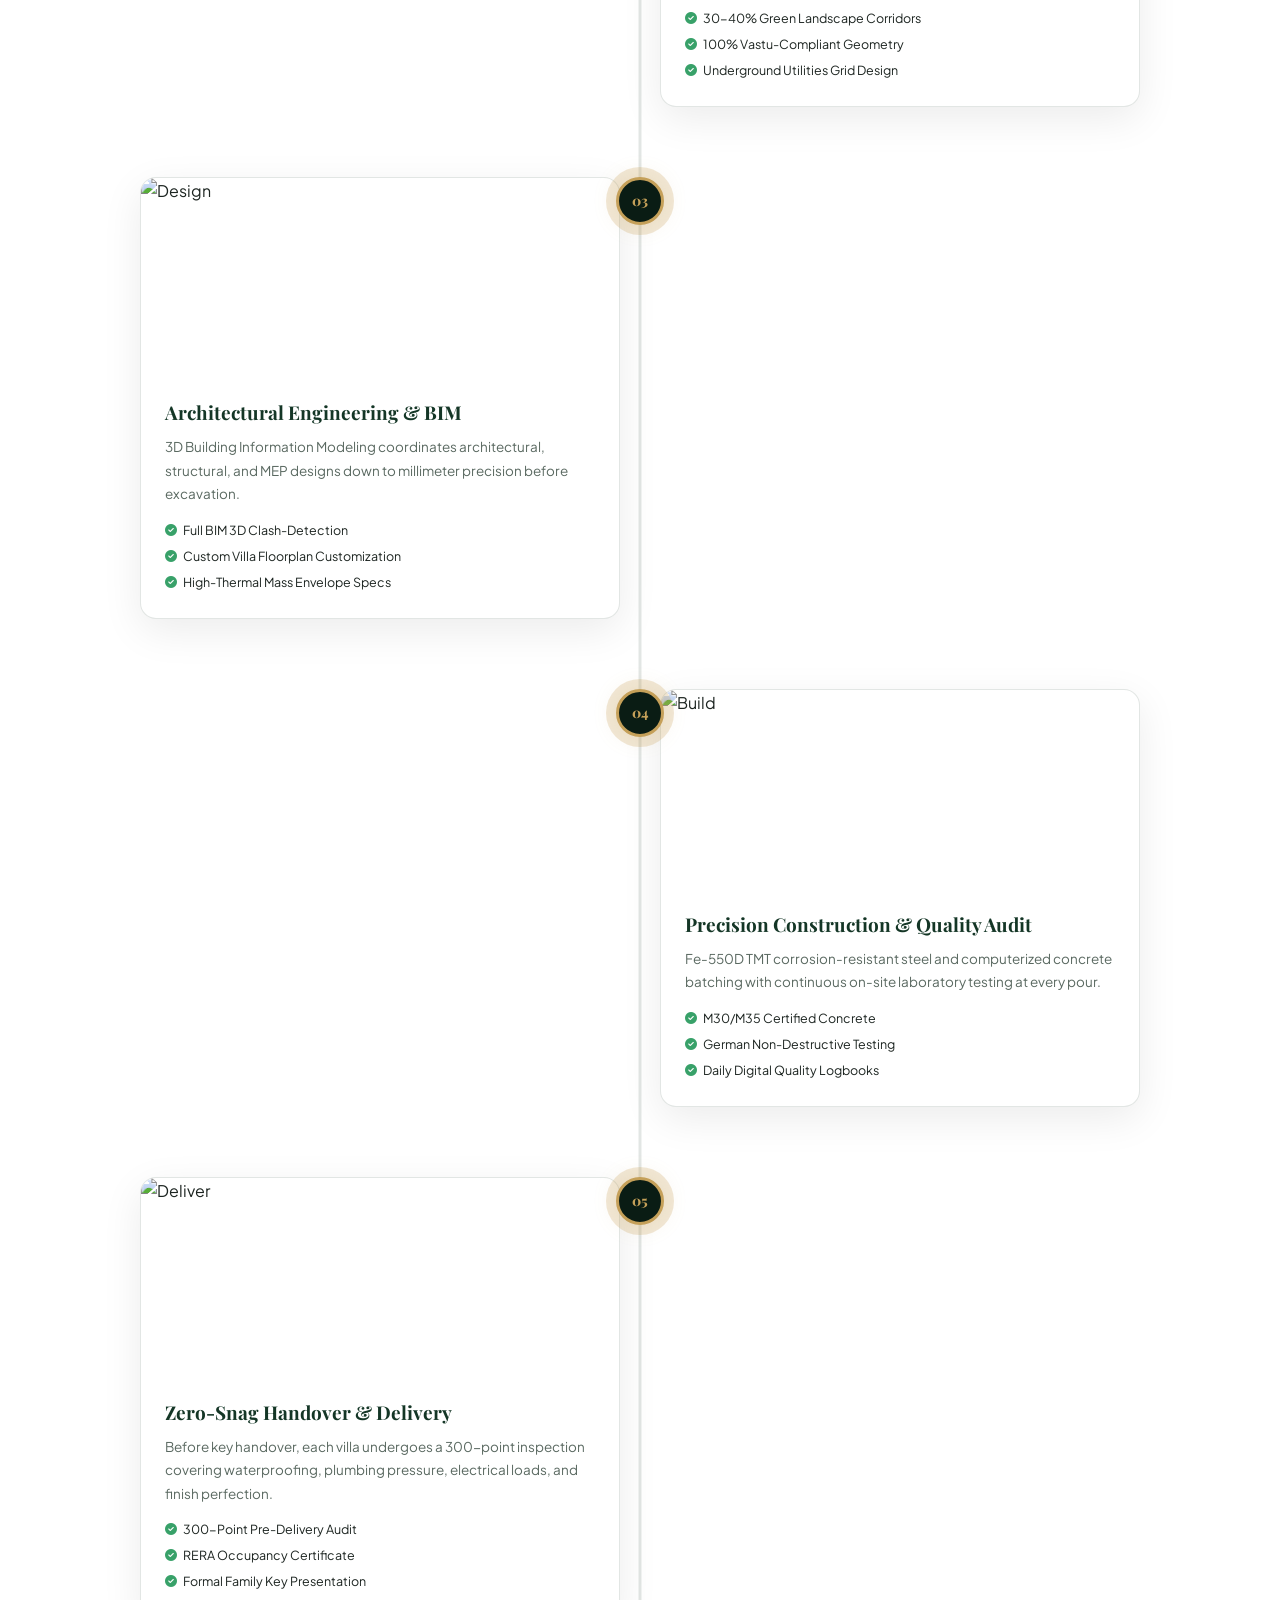
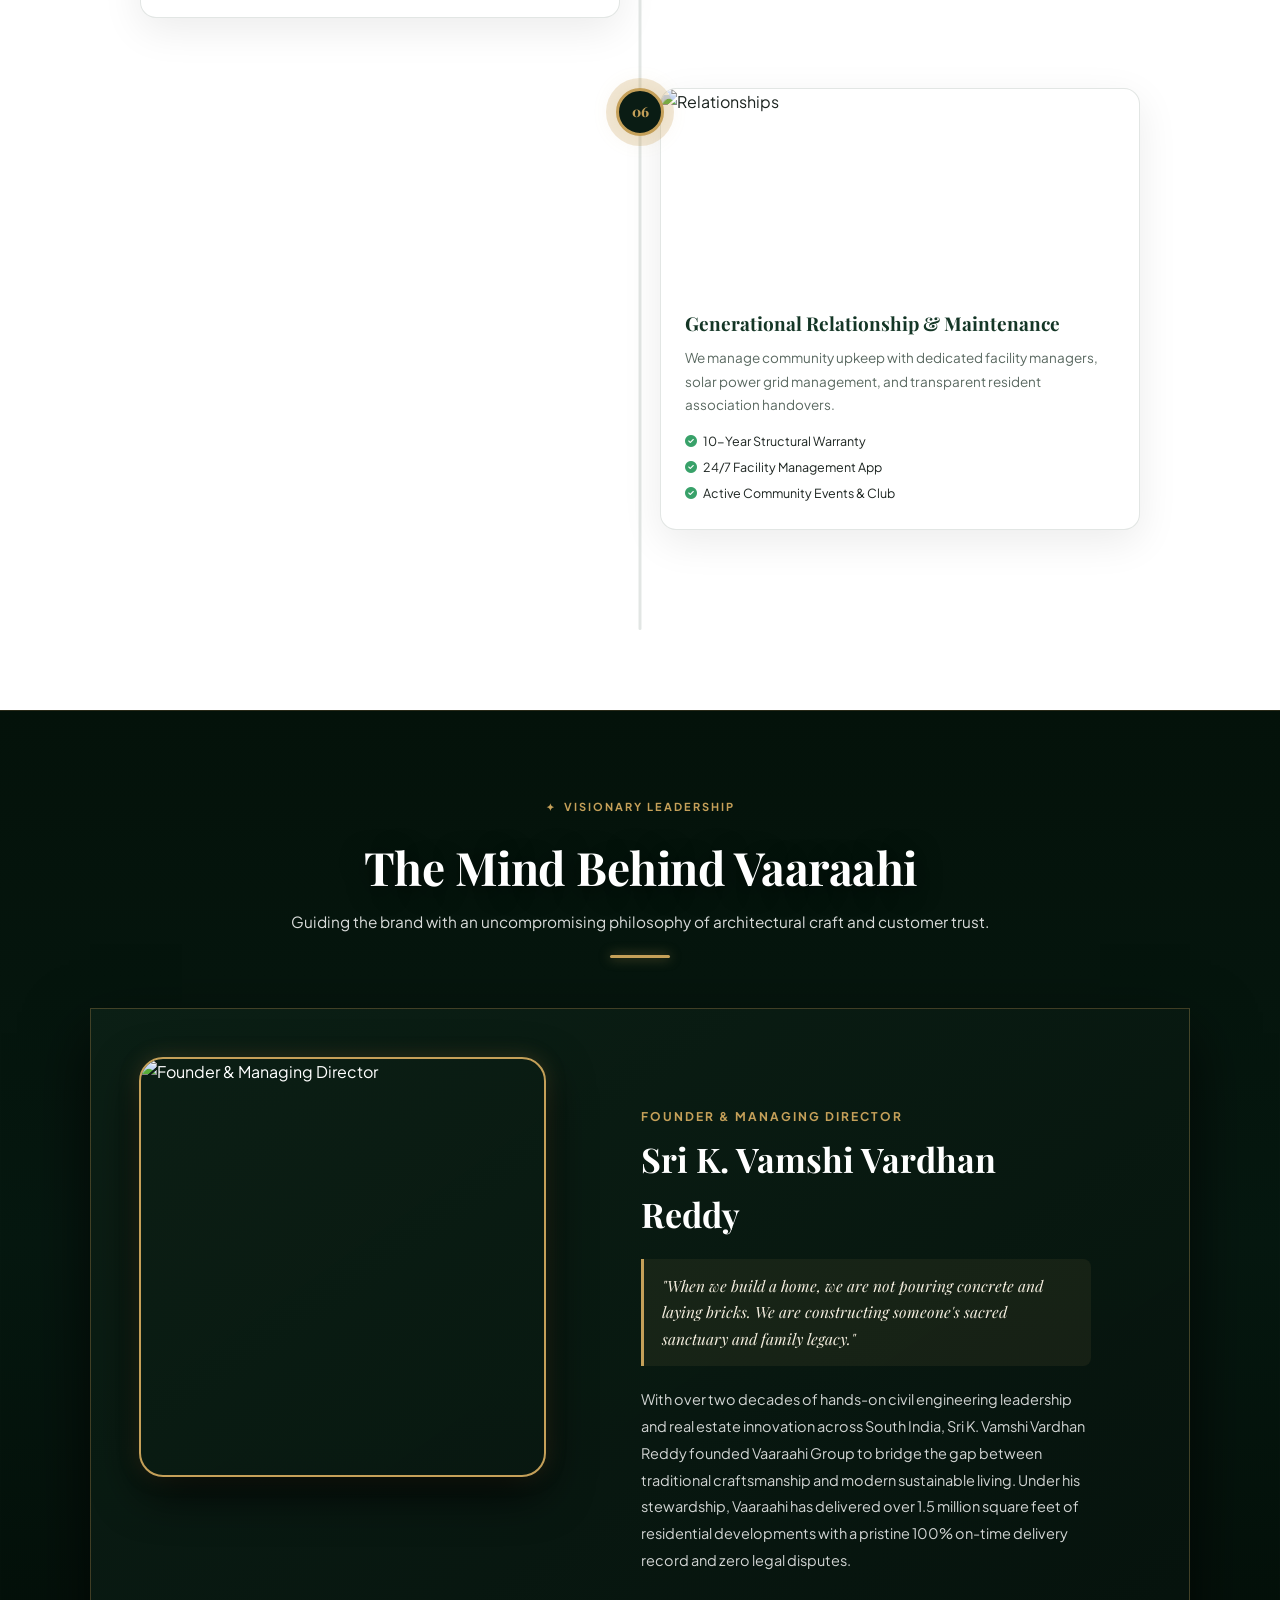
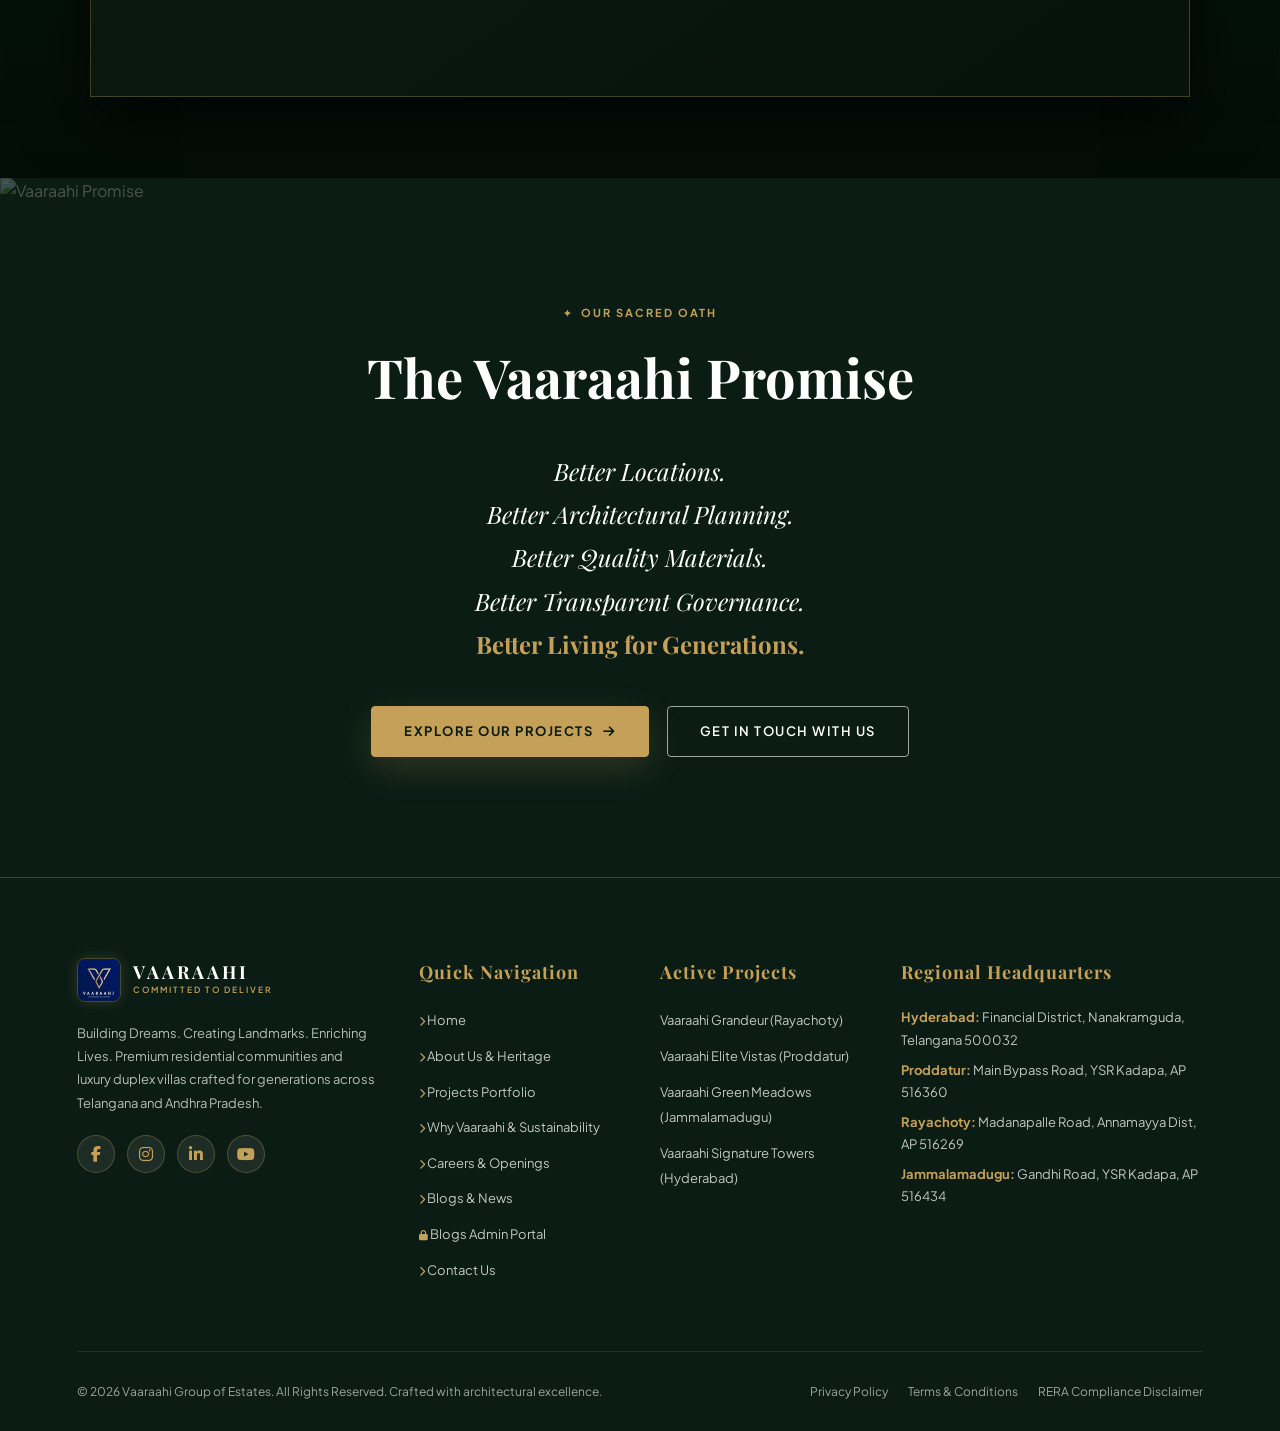
==== commit 4487a5e3: "feat: 3D revolving cylindrical showcase, dynamic multi-project engine, blog admin enhancements, and " ====
--- a/about.html
+++ b/about.html
@@ -64,8 +64,8 @@
     </nav>
 
     <!-- FULL-SCREEN SPATIAL ESTATE CONCIERGE DRAWER -->
-    <div class="spatial-drawer-overlay" id="spatialDrawer">
-        <div class="spatial-drawer-container">
+    <div class="spatial-drawer-overlay" id="spatialDrawer" data-lenis-prevent>
+        <div class="spatial-drawer-container" data-lenis-prevent>
             <div class="spatial-drawer-header">
                 <div class="drawer-brand">
                     <div class="drawer-crest"><i class="fas fa-monument"></i></div>
@@ -188,7 +188,12 @@
                 <span class="section-tag">Living Heritage</span>
                 <h2>15-Year Architectural Milestone Journey</h2>
                 <p>Scroll to travel through our evolution from a boutique luxury builder into a regional real estate institution.</p>
-                <div class="gold-divider"></div>
+                <div class="filmstrip-era-nav" id="filmstripEraNav">
+                    <button class="era-nav-pill active" data-era-index="0" type="button"><i class="fas fa-seedling"></i> 2010 • Founding</button>
+                    <button class="era-nav-pill" data-era-index="1" type="button"><i class="fas fa-monument"></i> 2014 • Delivery</button>
+                    <button class="era-nav-pill" data-era-index="2" type="button"><i class="fas fa-city"></i> 2019 • Multi-City</button>
+                    <button class="era-nav-pill" data-era-index="3" type="button"><i class="fas fa-solar-panel"></i> 2026 • Smart Sanctuaries</button>
+                </div>
             </div>
 
             <div class="filmstrip-pin-wrapper">
@@ -462,7 +467,7 @@
                 <!-- Category 1: Civil & Structural -->
                 <div class="audit-chapter-card gs-reveal" data-audit-cat="structural">
                     <div class="audit-card-visual">
-                        <img src="https://images.unsplash.com/photo-1541888946425-d0fbb18086f6?auto=format&fit=crop&w=900&q=85" alt="Civil & Structural Integrity">
+                        <img src="https://images.unsplash.com/photo-1504307651254-35680f356dfd?auto=format&fit=crop&w=900&q=80" alt="Civil & Structural Integrity">
                         <div class="audit-seal-badge"><i class="fas fa-certificate"></i> UPV > 4.2 km/s Verified</div>
                     </div>
                     <div class="audit-card-info">
@@ -516,7 +521,7 @@
                         </div>
                     </div>
                     <div class="audit-card-visual">
-                        <img src="https://images.unsplash.com/photo-1584622650111-993a426fbf0a?auto=format&fit=crop&w=900&q=85" alt="Hydrology & Waterproofing">
+                        <img src="https://images.unsplash.com/photo-1600585154340-be6161a56a0c?auto=format&fit=crop&w=900&q=80" alt="Hydrology & Waterproofing">
                         <div class="audit-seal-badge"><i class="fas fa-tint"></i> 72-Hr Flood Passed</div>
                     </div>
                 </div>
@@ -524,7 +529,7 @@
                 <!-- Category 3: Electrical & Thermal -->
                 <div class="audit-chapter-card gs-reveal" data-audit-cat="electrical">
                     <div class="audit-card-visual">
-                        <img src="https://images.unsplash.com/photo-1509391365360-2e959784a276?auto=format&fit=crop&w=900&q=85" alt="Electrical & Thermal Imaging">
+                        <img src="https://images.unsplash.com/photo-1512917774080-9991f1c4c750?auto=format&fit=crop&w=900&q=80" alt="Electrical & Thermal Imaging">
                         <div class="audit-seal-badge"><i class="fas fa-bolt"></i> Zero Thermal Hotspots</div>
                     </div>
                     <div class="audit-card-info">
@@ -578,7 +583,7 @@
                         </div>
                     </div>
                     <div class="audit-card-visual">
-                        <img src="https://images.unsplash.com/photo-1450133064473-71024230f91b?auto=format&fit=crop&w=900&q=85" alt="Legal & RERA Clearances">
+                        <img src="https://images.unsplash.com/photo-1600607687939-ce8a6c25118c?auto=format&fit=crop&w=900&q=80" alt="Legal & RERA Clearances">
                         <div class="audit-seal-badge"><i class="fas fa-file-shield"></i> 100% Clear Title</div>
                     </div>
                 </div>
@@ -735,23 +740,6 @@
                     <p class="leader-bio">
                         With over two decades of hands-on civil engineering leadership and real estate innovation across South India, Sri K. Vamshi Vardhan Reddy founded Vaaraahi Group to bridge the gap between traditional craftsmanship and modern sustainable living. Under his stewardship, Vaaraahi has delivered over 1.5 million square feet of residential developments with a pristine 100% on-time delivery record and zero legal disputes.
                     </p>
-
-                    <!-- Interactive Leadership Philosophy Audio-Note -->
-                    <div class="voice-note-player" data-audio-id="founder-voice" style="background: rgba(255,255,255,0.06); border-color: rgba(197,160,89,0.3); margin-top: 20px;">
-                        <button class="btn-voice-play" data-cursor-action="PLAY"><i class="fas fa-play"></i></button>
-                        <div class="voice-waveform-bar">
-                            <div class="wave-track"></div>
-                            <div class="wave-track"></div>
-                            <div class="wave-track"></div>
-                            <div class="wave-track"></div>
-                            <div class="wave-track"></div>
-                            <div class="wave-track"></div>
-                            <div class="wave-track"></div>
-                            <div class="wave-track"></div>
-                            <div class="wave-track"></div>
-                        </div>
-                        <span class="voice-duration" style="color: var(--color-gold);">1:15 • Listen to Founder's Engineering Philosophy</span>
-                    </div>
                 </div>
             </div>
         </section>
@@ -810,7 +798,7 @@
                         <li><a href="sustainability.html"><i class="fas fa-chevron-right" style="color: var(--color-gold); font-size: 10px;"></i> Why Vaaraahi & Sustainability</a></li>
                         <li><a href="careers.html"><i class="fas fa-chevron-right" style="color: var(--color-gold); font-size: 10px;"></i> Careers & Openings</a></li>
                         <li><a href="blogs.html"><i class="fas fa-chevron-right" style="color: var(--color-gold); font-size: 10px;"></i> Blogs & News</a></li>
-                        <li><a href="blogs-admin.html"><i class="fas fa-lock" style="color: var(--color-gold); font-size: 10px;"></i> Blogs Admin Portal</a></li>
+                        <li><a href="blogs-admin.html" class="no-barba"><i class="fas fa-lock" style="color: var(--color-gold); font-size: 10px;"></i> Blogs Admin Portal</a></li>
                         <li><a href="contact.html"><i class="fas fa-chevron-right" style="color: var(--color-gold); font-size: 10px;"></i> Contact Us</a></li>
                     </ul>
                 </div>
--- a/style.css
+++ b/style.css
@@ -4,43 +4,43 @@
 @import url('https://fonts.googleapis.com/css2?family=Playfair+Display:ital,wght@0,400;0,500;0,600;0,700;0,800;1,400;1,600&family=Plus+Jakarta+Sans:wght@300;400;500;600;700;800&display=swap');
 
 :root {
-  /* Greensiri Color Palette */
-  --color-bg-primary: #FFFFFF;
-  --color-bg-secondary: #F8F7F4;
-  --color-bg-tertiary: #EFECE6;
-  --color-forest-dark: #0A1C14;
-  --color-forest: #143626;
-  --color-forest-light: #23523B;
-  --color-gold: #C5A059;
-  --color-gold-hover: #AA853E;
-  --color-gold-light: #F4EEDF;
-  --color-gold-glow: rgba(197, 160, 89, 0.25);
-  --color-text-main: #1C2420;
-  --color-text-muted: #5A6961;
-  --color-text-light: #FFFFFF;
-  --color-border: rgba(20, 54, 38, 0.12);
-  --color-border-gold: rgba(197, 160, 89, 0.35);
-  --color-card-bg: #FFFFFF;
-  --color-card-dark: #0D241A;
-  
-  /* Typography */
-  --font-serif: 'Playfair Display', Georgia, serif;
-  --font-sans: 'Plus Jakarta Sans', -apple-system, BlinkMacSystemFont, 'Segoe UI', Roboto, sans-serif;
-  
-  /* Radii & Shadows */
-  --radius-sm: 4px;
-  --radius-md: 8px;
-  --radius-lg: 16px;
-  --radius-xl: 24px;
-  --radius-full: 9999px;
-  --shadow-sm: 0 4px 12px rgba(0, 0, 0, 0.04);
-  --shadow-md: 0 10px 30px rgba(0, 0, 0, 0.08);
-  --shadow-lg: 0 20px 50px rgba(0, 0, 0, 0.12);
-  --shadow-gold: 0 12px 35px rgba(197, 160, 89, 0.2);
-  
-  /* Transitions */
-  --transition-smooth: all 0.4s cubic-bezier(0.16, 1, 0.3, 1);
-  --transition-fast: all 0.2s ease;
+    /* Greensiri Color Palette */
+    --color-bg-primary: #FFFFFF;
+    --color-bg-secondary: #F8F7F4;
+    --color-bg-tertiary: #EFECE6;
+    --color-forest-dark: #0A1C14;
+    --color-forest: #143626;
+    --color-forest-light: #23523B;
+    --color-gold: #C5A059;
+    --color-gold-hover: #AA853E;
+    --color-gold-light: #F4EEDF;
+    --color-gold-glow: rgba(197, 160, 89, 0.25);
+    --color-text-main: #1C2420;
+    --color-text-muted: #5A6961;
+    --color-text-light: #FFFFFF;
+    --color-border: rgba(20, 54, 38, 0.12);
+    --color-border-gold: rgba(197, 160, 89, 0.35);
+    --color-card-bg: #FFFFFF;
+    --color-card-dark: #0D241A;
+
+    /* Typography */
+    --font-serif: 'Playfair Display', Georgia, serif;
+    --font-sans: 'Plus Jakarta Sans', -apple-system, BlinkMacSystemFont, 'Segoe UI', Roboto, sans-serif;
+
+    /* Radii & Shadows */
+    --radius-sm: 4px;
+    --radius-md: 8px;
+    --radius-lg: 16px;
+    --radius-xl: 24px;
+    --radius-full: 9999px;
+    --shadow-sm: 0 4px 12px rgba(0, 0, 0, 0.04);
+    --shadow-md: 0 10px 30px rgba(0, 0, 0, 0.08);
+    --shadow-lg: 0 20px 50px rgba(0, 0, 0, 0.12);
+    --shadow-gold: 0 12px 35px rgba(197, 160, 89, 0.2);
+
+    /* Transitions */
+    --transition-smooth: all 0.4s cubic-bezier(0.16, 1, 0.3, 1);
+    --transition-fast: all 0.2s ease;
 }
 
 /* ================= RESET & BASE ================= */
@@ -78,20 +78,27 @@
     transition: var(--transition-smooth);
 }
 
-button, input, select, textarea {
+button,
+input,
+select,
+textarea {
     font-family: inherit;
 }
 
 /* ================= LENIS SMOOTH SCROLL SUPPORT ================= */
-html.lenis, html.lenis body {
+html.lenis,
+html.lenis body {
     height: auto;
 }
+
 .lenis.lenis-smooth {
     scroll-behavior: auto !important;
 }
+
 .lenis.lenis-smooth [data-lenis-prevent] {
     overscroll-behavior: contain;
 }
+
 .lenis.lenis-stopped {
     overflow: hidden;
 }
@@ -481,9 +488,20 @@
 }
 
 @keyframes ctaDotPulse {
-    0% { transform: scale(0.9); opacity: 0.7; }
-    50% { transform: scale(1.4); opacity: 1; }
-    100% { transform: scale(0.9); opacity: 0.7; }
+    0% {
+        transform: scale(0.9);
+        opacity: 0.7;
+    }
+
+    50% {
+        transform: scale(1.4);
+        opacity: 1;
+    }
+
+    100% {
+        transform: scale(0.9);
+        opacity: 0.7;
+    }
 }
 
 .nav-cta:hover {
@@ -538,6 +556,7 @@
     padding: 6px;
     z-index: 1001;
 }
+
 .mobile-toggle span {
     width: 24px;
     height: 2px;
@@ -550,9 +569,11 @@
     transform: rotate(45deg) translate(5px, 6px);
     background-color: var(--color-gold);
 }
+
 .mobile-toggle.active span:nth-child(2) {
     opacity: 0;
 }
+
 .mobile-toggle.active span:nth-child(3) {
     transform: rotate(-45deg) translate(5px, -6px);
     background-color: var(--color-gold);
@@ -817,9 +838,20 @@
 }
 
 @keyframes greenPulse {
-    0% { transform: scale(0.9); opacity: 0.7; }
-    50% { transform: scale(1.4); opacity: 1; }
-    100% { transform: scale(0.9); opacity: 0.7; }
+    0% {
+        transform: scale(0.9);
+        opacity: 0.7;
+    }
+
+    50% {
+        transform: scale(1.4);
+        opacity: 1;
+    }
+
+    100% {
+        transform: scale(0.9);
+        opacity: 0.7;
+    }
 }
 
 .concierge-box h4 {
@@ -898,12 +930,15 @@
     .nav-links-wrapper {
         display: none;
     }
+
     .mobile-toggle {
         display: flex;
     }
+
     .spatial-drawer-grid {
         grid-template-columns: 1fr;
     }
+
     .spatial-drawer-container {
         padding: 24px 20px;
     }
@@ -923,14 +958,16 @@
         align-items: flex-start;
         padding: 60px 40px;
         gap: 22px;
-        box-shadow: -10px 0 30px rgba(0,0,0,0.4);
+        box-shadow: -10px 0 30px rgba(0, 0, 0, 0.4);
         transition: right 0.4s cubic-bezier(0.16, 1, 0.3, 1);
         z-index: 1000;
         border-left: 1px solid rgba(197, 160, 89, 0.2);
     }
+
     .nav-links.open {
         right: 0;
     }
+
     .nav-links li a {
         color: #FFFFFF;
         font-size: 16px;
@@ -956,6 +993,7 @@
     color: var(--color-gold);
     margin-bottom: 12px;
 }
+
 .section-tag::before {
     content: '✦';
     font-size: 10px;
@@ -974,6 +1012,7 @@
     max-width: 780px;
     margin: 0 auto 50px;
 }
+
 .section-header-center h2 {
     font-family: var(--font-serif);
     font-size: clamp(30px, 3.8vw, 46px);
@@ -981,6 +1020,7 @@
     margin-bottom: 14px;
     line-height: 1.2;
 }
+
 .section-header-center p {
     color: var(--color-text-muted);
     font-size: clamp(15px, 1.2vw, 17px);
@@ -1005,6 +1045,7 @@
     box-shadow: 0 6px 20px rgba(20, 54, 38, 0.2);
     transition: var(--transition-smooth);
 }
+
 .btn-luxury:hover {
     background: var(--color-gold);
     border-color: var(--color-gold);
@@ -1030,6 +1071,7 @@
     cursor: pointer;
     transition: var(--transition-smooth);
 }
+
 .btn-luxury-outline:hover {
     background: #FFFFFF;
     color: var(--color-forest);
@@ -1055,6 +1097,7 @@
     box-shadow: var(--shadow-gold);
     transition: var(--transition-smooth);
 }
+
 .btn-gold:hover {
     background: var(--color-gold-hover);
     color: #FFFFFF;
@@ -1114,8 +1157,13 @@
 }
 
 @keyframes heroKenBurns {
-    0% { transform: scale(1.0); }
-    100% { transform: scale(1.08); }
+    0% {
+        transform: scale(1.0);
+    }
+
+    100% {
+        transform: scale(1.08);
+    }
 }
 
 .hero-overlay {
@@ -1156,7 +1204,7 @@
     line-height: 1.15;
     margin-bottom: 24px;
     color: #FFFFFF;
-    text-shadow: 0 4px 20px rgba(0,0,0,0.3);
+    text-shadow: 0 4px 20px rgba(0, 0, 0, 0.3);
 }
 
 .hero-subheading {
@@ -1212,8 +1260,13 @@
 }
 
 @keyframes scrollCue {
-    0% { top: -100%; }
-    100% { top: 100%; }
+    0% {
+        top: -100%;
+    }
+
+    100% {
+        top: 100%;
+    }
 }
 
 /* ================= MARQUEE RIBBON ================= */
@@ -1242,8 +1295,13 @@
 }
 
 @keyframes marqueeScroll {
-    from { transform: translateX(0); }
-    to { transform: translateX(-50%); }
+    from {
+        transform: translateX(0);
+    }
+
+    to {
+        transform: translateX(-50%);
+    }
 }
 
 /* ================= STATS RIBBON ================= */
@@ -1270,6 +1328,7 @@
     box-shadow: var(--shadow-sm);
     transition: var(--transition-smooth);
 }
+
 .stat-box:hover {
     transform: translateY(-4px);
     box-shadow: var(--shadow-md);
@@ -1302,6 +1361,7 @@
         grid-template-columns: repeat(2, 1fr);
     }
 }
+
 @media(max-width: 480px) {
     .stats-grid {
         grid-template-columns: 1fr;
@@ -1358,12 +1418,14 @@
     border-left: 4px solid var(--color-gold);
     box-shadow: var(--shadow-md);
 }
+
 .story-experience-badge h4 {
     font-family: var(--font-serif);
     font-size: 32px;
     color: var(--color-gold);
     line-height: 1;
 }
+
 .story-experience-badge p {
     font-size: 11px;
     text-transform: uppercase;
@@ -1378,6 +1440,7 @@
     margin: 24px 0;
     border-radius: 0 var(--radius-sm) var(--radius-sm) 0;
 }
+
 .story-quote-box p {
     font-family: var(--font-serif);
     font-style: italic;
@@ -1390,6 +1453,7 @@
     .split-story-grid {
         grid-template-columns: 1fr;
     }
+
     .story-visual-composition {
         margin-bottom: 40px;
     }
@@ -1425,6 +1489,7 @@
     display: flex;
     flex-direction: column;
 }
+
 .project-carousel-card:hover {
     transform: translateY(-8px);
     box-shadow: var(--shadow-lg);
@@ -1436,12 +1501,14 @@
     height: 260px;
     overflow: hidden;
 }
+
 .project-card-image-box img {
     width: 100%;
     height: 100%;
     object-fit: cover;
     transition: transform 0.8s ease;
 }
+
 .project-carousel-card:hover .project-card-image-box img {
     transform: scale(1.08);
 }
@@ -1529,6 +1596,7 @@
     align-items: center;
     gap: 6px;
 }
+
 .btn-card-link:hover {
     color: var(--color-forest);
 }
@@ -1538,6 +1606,7 @@
         grid-template-columns: repeat(2, 1fr);
     }
 }
+
 @media(max-width: 640px) {
     .projects-carousel-track {
         grid-template-columns: 1fr;
@@ -1580,9 +1649,11 @@
     align-items: center;
     gap: 8px;
 }
+
 .pillar-tab-btn i {
     color: var(--color-gold);
 }
+
 .pillar-tab-btn:hover,
 .pillar-tab-btn.active {
     background: var(--color-gold);
@@ -1590,6 +1661,7 @@
     border-color: var(--color-gold);
     box-shadow: var(--shadow-gold);
 }
+
 .pillar-tab-btn.active i {
     color: var(--color-forest-dark);
 }
@@ -1602,6 +1674,7 @@
     border-radius: var(--radius-lg);
     padding: clamp(30px, 5vw, 60px);
 }
+
 .pillar-stage-panel.active {
     display: grid;
     grid-template-columns: 1.2fr 1fr;
@@ -1615,6 +1688,7 @@
     color: #FFFFFF;
     margin-bottom: 16px;
 }
+
 .pillar-panel-content p {
     color: rgba(255, 255, 255, 0.8);
     font-size: 16px;
@@ -1628,18 +1702,21 @@
     gap: 16px;
     margin-bottom: 24px;
 }
+
 .proof-item {
     background: rgba(255, 255, 255, 0.04);
     padding: 16px;
     border-radius: var(--radius-sm);
     border-left: 2px solid var(--color-gold);
 }
+
 .proof-item strong {
     display: block;
     font-size: 14px;
     color: var(--color-gold);
     margin-bottom: 4px;
 }
+
 .proof-item span {
     font-size: 12px;
     color: rgba(255, 255, 255, 0.7);
@@ -1651,6 +1728,7 @@
     overflow: hidden;
     aspect-ratio: 4/3;
 }
+
 .pillar-panel-visual img {
     width: 100%;
     height: 100%;
@@ -1676,11 +1754,13 @@
     flex-wrap: wrap;
     gap: 20px;
 }
+
 .eco-pills {
     display: flex;
     gap: 24px;
     flex-wrap: wrap;
 }
+
 .eco-pill-item {
     display: flex;
     align-items: center;
@@ -1689,6 +1769,7 @@
     font-weight: 600;
     color: rgba(255, 255, 255, 0.9);
 }
+
 .eco-pill-item i {
     color: #48BB78;
     font-size: 18px;
@@ -1715,14 +1796,22 @@
     border: 1px solid var(--color-border);
     box-shadow: var(--shadow-sm);
 }
+
 .testimonial-card-slide.active {
     display: block;
     animation: fadeIn 0.6s ease;
 }
 
 @keyframes fadeIn {
-    from { opacity: 0; transform: translateY(10px); }
-    to { opacity: 1; transform: translateY(0); }
+    from {
+        opacity: 0;
+        transform: translateY(10px);
+    }
+
+    to {
+        opacity: 1;
+        transform: translateY(0);
+    }
 }
 
 .testimonial-quote-icon {
@@ -1760,6 +1849,7 @@
     font-weight: 700;
     color: var(--color-forest);
 }
+
 .testimonial-info p {
     font-size: 12px;
     color: var(--color-text-muted);
@@ -1771,6 +1861,7 @@
     gap: 10px;
     margin-top: 30px;
 }
+
 .testimonial-dot {
     width: 12px;
     height: 12px;
@@ -1779,6 +1870,7 @@
     cursor: pointer;
     transition: var(--transition-fast);
 }
+
 .testimonial-dot.active {
     background: var(--color-gold);
     transform: scale(1.3);
@@ -1808,6 +1900,7 @@
     display: flex;
     flex-direction: column;
 }
+
 .blog-card:hover {
     transform: translateY(-6px);
     box-shadow: var(--shadow-md);
@@ -1819,12 +1912,14 @@
     height: 220px;
     overflow: hidden;
 }
+
 .blog-card-img-wrap img {
     width: 100%;
     height: 100%;
     object-fit: cover;
     transition: transform 0.6s ease;
 }
+
 .blog-card:hover .blog-card-img-wrap img {
     transform: scale(1.06);
 }
@@ -1945,6 +2040,7 @@
     outline: none;
     width: 100%;
 }
+
 .inline-enquiry-form input:focus,
 .inline-enquiry-form select:focus {
     border-color: var(--color-gold);
@@ -1976,6 +2072,7 @@
     position: relative;
     overflow: hidden;
 }
+
 .commitment-card::before {
     content: '';
     position: absolute;
@@ -1987,11 +2084,13 @@
     transform: scaleY(0);
     transition: transform 0.3s ease;
 }
+
 .commitment-card:hover {
     transform: translateY(-6px);
     box-shadow: var(--shadow-md);
     border-color: var(--color-border-gold);
 }
+
 .commitment-card:hover::before {
     transform: scaleY(1);
 }
@@ -2001,12 +2100,14 @@
     color: var(--color-gold);
     margin-bottom: 16px;
 }
+
 .commitment-card h3 {
     font-family: var(--font-serif);
     font-size: 18px;
     color: var(--color-forest);
     margin-bottom: 10px;
 }
+
 .commitment-card p {
     font-size: 13px;
     color: var(--color-text-muted);
@@ -2018,6 +2119,7 @@
         grid-template-columns: repeat(2, 1fr);
     }
 }
+
 @media(max-width: 600px) {
     .commitments-grid {
         grid-template-columns: 1fr;
@@ -2041,12 +2143,14 @@
     transition: var(--transition-smooth);
     position: relative;
 }
+
 .value-box-3d:hover {
     background: #FFFFFF;
     transform: translateY(-8px);
     box-shadow: var(--shadow-lg);
     border-color: var(--color-border-gold);
 }
+
 .value-box-num {
     font-family: var(--font-serif);
     font-size: 44px;
@@ -2056,12 +2160,14 @@
     top: 20px;
     right: 24px;
 }
+
 .value-box-3d h3 {
     font-family: var(--font-serif);
     font-size: 22px;
     color: var(--color-forest);
     margin-bottom: 12px;
 }
+
 .value-box-3d p {
     font-size: 14px;
     color: var(--color-text-muted);
@@ -2099,6 +2205,7 @@
     transition: var(--transition-smooth);
     position: relative;
 }
+
 .process-step-node.active,
 .process-step-node:hover {
     background: var(--color-forest);
@@ -2107,6 +2214,7 @@
     box-shadow: var(--shadow-md);
     transform: translateY(-4px);
 }
+
 .process-step-node .step-num {
     font-family: var(--font-serif);
     font-size: 24px;
@@ -2114,12 +2222,14 @@
     color: var(--color-gold);
     margin-bottom: 6px;
 }
+
 .process-step-node .step-title {
     font-size: 12px;
     font-weight: 700;
     text-transform: uppercase;
     letter-spacing: 1px;
 }
+
 .process-step-node.active .step-title {
     color: #FFFFFF;
 }
@@ -2144,15 +2254,18 @@
     color: var(--color-forest);
     margin-bottom: 12px;
 }
+
 .process-card-info p {
     color: var(--color-text-muted);
     font-size: 15px;
     line-height: 1.7;
     margin-bottom: 18px;
 }
+
 .process-card-info ul {
     list-style: none;
 }
+
 .process-card-info ul li {
     font-size: 13px;
     color: var(--color-forest);
@@ -2161,6 +2274,7 @@
     align-items: center;
     gap: 8px;
 }
+
 .process-card-info ul li i {
     color: var(--color-gold);
 }
@@ -2170,6 +2284,7 @@
     overflow: hidden;
     aspect-ratio: 4/3;
 }
+
 .process-card-img img {
     width: 100%;
     height: 100%;
@@ -2180,10 +2295,12 @@
     .process-steps-track {
         grid-template-columns: repeat(3, 1fr);
     }
+
     .process-display-card {
         grid-template-columns: 1fr;
     }
 }
+
 @media(max-width: 500px) {
     .process-steps-track {
         grid-template-columns: repeat(2, 1fr);
@@ -2214,6 +2331,7 @@
     min-height: 420px;
     position: relative;
 }
+
 .leader-photo-wrap img {
     width: 100%;
     height: 100%;
@@ -2223,6 +2341,7 @@
 .leader-content {
     padding: clamp(30px, 4vw, 50px);
 }
+
 .leader-content .leader-title {
     font-size: 12px;
     font-weight: 700;
@@ -2231,12 +2350,14 @@
     text-transform: uppercase;
     margin-bottom: 6px;
 }
+
 .leader-content h3 {
     font-family: var(--font-serif);
     font-size: 32px;
     color: var(--color-forest);
     margin-bottom: 20px;
 }
+
 .leader-quote {
     font-family: var(--font-serif);
     font-style: italic;
@@ -2246,6 +2367,7 @@
     padding-left: 18px;
     margin-bottom: 20px;
 }
+
 .leader-bio {
     font-size: 15px;
     color: var(--color-text-muted);
@@ -2256,6 +2378,7 @@
     .leader-card-box {
         grid-template-columns: 1fr;
     }
+
     .leader-photo-wrap {
         height: 320px;
         min-height: auto;
@@ -2275,6 +2398,7 @@
     position: relative;
     margin-bottom: 40px;
 }
+
 .milestone-entry::before {
     content: '';
     position: absolute;
@@ -2287,6 +2411,7 @@
     border: 3px solid #FFFFFF;
     box-shadow: 0 0 0 2px var(--color-gold);
 }
+
 .milestone-year {
     font-family: var(--font-serif);
     font-size: 20px;
@@ -2294,12 +2419,14 @@
     color: var(--color-forest);
     margin-bottom: 4px;
 }
+
 .milestone-title {
     font-size: 16px;
     font-weight: 700;
     color: var(--color-gold-hover);
     margin-bottom: 6px;
 }
+
 .milestone-desc {
     font-size: 14px;
     color: var(--color-text-muted);
@@ -2334,6 +2461,7 @@
     outline: none;
     cursor: pointer;
 }
+
 .filter-select:focus {
     border-color: var(--color-gold);
 }
@@ -2345,6 +2473,7 @@
     padding: 4px;
     border: 1px solid var(--color-border);
 }
+
 .view-btn {
     padding: 8px 14px;
     border: none;
@@ -2358,6 +2487,7 @@
     align-items: center;
     gap: 6px;
 }
+
 .view-btn.active {
     background: var(--color-forest);
     color: #FFFFFF;
@@ -2369,6 +2499,7 @@
         grid-template-columns: 1fr 1fr;
     }
 }
+
 @media(max-width: 600px) {
     .projects-filter-bar {
         grid-template-columns: 1fr;
@@ -2387,6 +2518,7 @@
     border: 1px solid rgba(197, 160, 89, 0.3);
     min-height: 520px;
 }
+
 .projects-map-container.active {
     display: block;
 }
@@ -2403,6 +2535,7 @@
     transform: translate(-50%, -50%);
     z-index: 5;
 }
+
 .pin-beacon {
     width: 20px;
     height: 20px;
@@ -2412,10 +2545,19 @@
     box-shadow: 0 0 15px var(--color-gold);
     animation: beaconPulse 2s infinite;
 }
+
 @keyframes beaconPulse {
-    0% { box-shadow: 0 0 0 0 rgba(197, 160, 89, 0.7); }
-    70% { box-shadow: 0 0 0 16px rgba(197, 160, 89, 0); }
-    100% { box-shadow: 0 0 0 0 rgba(197, 160, 89, 0); }
+    0% {
+        box-shadow: 0 0 0 0 rgba(197, 160, 89, 0.7);
+    }
+
+    70% {
+        box-shadow: 0 0 0 16px rgba(197, 160, 89, 0);
+    }
+
+    100% {
+        box-shadow: 0 0 0 0 rgba(197, 160, 89, 0);
+    }
 }
 
 .pin-label {
@@ -2445,6 +2587,7 @@
     z-index: 10;
     display: none;
 }
+
 .map-preview-popup.active {
     display: block;
     animation: fadeIn 0.3s ease;
@@ -2457,6 +2600,7 @@
     min-height: 500px;
     background: var(--color-forest-dark);
 }
+
 .gallery-main-slide {
     width: 100%;
     height: 100%;
@@ -2483,6 +2627,7 @@
     z-index: 5;
     transition: var(--transition-smooth);
 }
+
 .tour-360-badge:hover {
     background: var(--color-gold);
     color: var(--color-forest-dark);
@@ -2493,6 +2638,7 @@
     color: #FFFFFF;
     padding: 28px 6%;
 }
+
 .overview-specs-grid {
     max-width: 1240px;
     margin: 0 auto;
@@ -2500,10 +2646,12 @@
     grid-template-columns: repeat(4, 1fr);
     gap: 24px;
 }
+
 .spec-item {
     border-left: 2px solid var(--color-gold);
     padding-left: 16px;
 }
+
 .spec-item span {
     font-size: 11px;
     color: rgba(255, 255, 255, 0.65);
@@ -2512,6 +2660,7 @@
     display: block;
     margin-bottom: 4px;
 }
+
 .spec-item strong {
     font-family: var(--font-serif);
     font-size: 18px;
@@ -2529,12 +2678,14 @@
     padding: 80px 6%;
     background: var(--color-bg-primary);
 }
+
 .floorplan-tabs {
     display: flex;
     justify-content: center;
     gap: 12px;
     margin-bottom: 36px;
 }
+
 .floorplan-tab-btn {
     padding: 10px 24px;
     background: var(--color-bg-secondary);
@@ -2546,6 +2697,7 @@
     cursor: pointer;
     transition: var(--transition-fast);
 }
+
 .floorplan-tab-btn.active {
     background: var(--color-forest);
     color: #FFFFFF;
@@ -2570,6 +2722,7 @@
     padding: 80px 6%;
     background: var(--color-bg-secondary);
 }
+
 .amenities-grid-12 {
     max-width: 1240px;
     margin: 0 auto;
@@ -2587,21 +2740,25 @@
     transition: transform 0.1s ease, box-shadow 0.3s ease;
     cursor: default;
 }
+
 .amenity-card-3d:hover {
     box-shadow: var(--shadow-md);
     border-color: var(--color-border-gold);
 }
+
 .amenity-icon {
     font-size: 32px;
     color: var(--color-gold);
     margin-bottom: 12px;
 }
+
 .amenity-card-3d h4 {
     font-size: 15px;
     font-weight: 700;
     color: var(--color-forest);
     margin-bottom: 6px;
 }
+
 .amenity-card-3d p {
     font-size: 12px;
     color: var(--color-text-muted);
@@ -2612,6 +2769,7 @@
         grid-template-columns: repeat(2, 1fr);
     }
 }
+
 @media(max-width: 500px) {
     .amenities-grid-12 {
         grid-template-columns: 1fr;
@@ -2630,6 +2788,7 @@
     gap: 10px;
     filter: drop-shadow(0 10px 25px rgba(0, 0, 0, 0.45));
 }
+
 .btn-floating-book {
     padding: 10px 18px;
     background: rgba(6, 20, 14, 0.94);
@@ -2649,12 +2808,14 @@
     gap: 7px;
     transition: all 0.3s cubic-bezier(0.16, 1, 0.3, 1);
 }
+
 .btn-floating-book:hover {
     background: var(--color-gold);
     color: var(--color-forest-dark);
     transform: translateY(-2px);
     box-shadow: 0 12px 30px rgba(197, 160, 89, 0.45);
 }
+
 .btn-floating-whatsapp {
     width: 42px;
     height: 42px;
@@ -2668,6 +2829,7 @@
     box-shadow: 0 8px 24px rgba(37, 211, 102, 0.35);
     transition: all 0.3s cubic-bezier(0.16, 1, 0.3, 1);
 }
+
 .btn-floating-whatsapp:hover {
     transform: scale(1.08) translateY(-2px);
     box-shadow: 0 12px 30px rgba(37, 211, 102, 0.5);
@@ -2683,10 +2845,12 @@
     z-index: 100;
     border-bottom: 1px solid rgba(197, 160, 89, 0.3);
 }
+
 .jump-links-group {
     display: inline-flex;
     gap: 16px;
 }
+
 .jump-btn {
     padding: 8px 20px;
     border-radius: var(--radius-full);
@@ -2698,6 +2862,7 @@
     text-transform: uppercase;
     border: 1px solid rgba(255, 255, 255, 0.2);
 }
+
 .jump-btn:hover,
 .jump-btn.active {
     background: var(--color-gold);
@@ -2715,6 +2880,7 @@
     border: 1px solid var(--color-border);
     box-shadow: var(--shadow-md);
 }
+
 .comparison-header {
     display: grid;
     grid-template-columns: 1.5fr 1fr 1fr;
@@ -2726,6 +2892,7 @@
     text-transform: uppercase;
     letter-spacing: 1px;
 }
+
 .comparison-header div:nth-child(2) {
     color: var(--color-gold);
 }
@@ -2738,9 +2905,11 @@
     font-size: 14px;
     align-items: center;
 }
+
 .comparison-row:nth-child(even) {
     background: var(--color-bg-secondary);
 }
+
 .check-green {
     color: #38A169;
     font-weight: 700;
@@ -2748,6 +2917,7 @@
     align-items: center;
     gap: 6px;
 }
+
 .cross-red {
     color: #E53E3E;
     font-weight: 600;
@@ -2774,25 +2944,30 @@
     transition: var(--transition-smooth);
     border-top: 4px solid var(--color-forest-light);
 }
+
 .eco-pillar-box:hover {
     transform: translateY(-6px);
     box-shadow: var(--shadow-md);
     border-top-color: var(--color-gold);
 }
+
 .eco-pillar-icon {
     font-size: 36px;
     color: var(--color-forest-light);
     margin-bottom: 16px;
 }
+
 .eco-pillar-box h3 {
     font-family: var(--font-serif);
     font-size: 24px;
     color: var(--color-forest);
     margin-bottom: 16px;
 }
+
 .eco-pillar-box ul {
     list-style: none;
 }
+
 .eco-pillar-box ul li {
     font-size: 14px;
     color: var(--color-text-muted);
@@ -2801,6 +2976,7 @@
     align-items: flex-start;
     gap: 10px;
 }
+
 .eco-pillar-box ul li i {
     color: #38A169;
     margin-top: 4px;
@@ -2833,6 +3009,7 @@
     flex-wrap: wrap;
     gap: 20px;
 }
+
 .role-card-item:hover {
     border-color: var(--color-border-gold);
     box-shadow: var(--shadow-md);
@@ -2845,11 +3022,13 @@
     color: var(--color-forest);
     margin-bottom: 8px;
 }
+
 .role-badges {
     display: flex;
     gap: 10px;
     flex-wrap: wrap;
 }
+
 .badge-role {
     font-size: 11px;
     font-weight: 700;
@@ -2862,20 +3041,26 @@
 }
 
 /* Application Modal */
+/* Universal Modal & Dialog Core */
 .modal-overlay {
     position: fixed;
     top: 0;
     left: 0;
     width: 100%;
     height: 100%;
-    background: rgba(10, 28, 20, 0.8);
-    backdrop-filter: blur(8px);
-    z-index: 9999;
+    background: rgba(4, 16, 10, 0.88);
+    backdrop-filter: blur(12px);
+    -webkit-backdrop-filter: blur(12px);
+    z-index: 99999;
     display: none;
     align-items: center;
     justify-content: center;
     padding: 20px;
-}
+    box-sizing: border-box;
+    overscroll-behavior: contain;
+    -webkit-overflow-scrolling: touch;
+}
+
 .modal-overlay.active {
     display: flex;
 }
@@ -2885,28 +3070,72 @@
     border-radius: var(--radius-lg);
     width: 100%;
     max-width: 600px;
-    max-height: 90vh;
-    overflow-y: auto;
+    max-height: 85vh;
+    overflow-y: auto !important;
+    overscroll-behavior: contain;
+    -webkit-overflow-scrolling: touch;
     padding: 40px;
     position: relative;
     box-shadow: var(--shadow-lg);
     border: 1px solid var(--color-border-gold);
 }
 
+.modal-dialog::-webkit-scrollbar,
+.career-modal-content::-webkit-scrollbar,
+.blog-reader-body::-webkit-scrollbar,
+.spatial-drawer-container::-webkit-scrollbar,
+.admin-editor-modal::-webkit-scrollbar,
+.admin-gate-card::-webkit-scrollbar,
+.admin-delete-card::-webkit-scrollbar {
+    width: 6px;
+}
+
+.modal-dialog::-webkit-scrollbar-track,
+.career-modal-content::-webkit-scrollbar-track,
+.blog-reader-body::-webkit-scrollbar-track,
+.spatial-drawer-container::-webkit-scrollbar-track,
+.admin-editor-modal::-webkit-scrollbar-track,
+.admin-gate-card::-webkit-scrollbar-track,
+.admin-delete-card::-webkit-scrollbar-track {
+    background: rgba(0, 0, 0, 0.25);
+    border-radius: 4px;
+}
+
+.modal-dialog::-webkit-scrollbar-thumb,
+.career-modal-content::-webkit-scrollbar-thumb,
+.blog-reader-body::-webkit-scrollbar-thumb,
+.spatial-drawer-container::-webkit-scrollbar-thumb,
+.admin-editor-modal::-webkit-scrollbar-thumb,
+.admin-gate-card::-webkit-scrollbar-thumb,
+.admin-delete-card::-webkit-scrollbar-thumb {
+    background: var(--color-gold);
+    border-radius: 4px;
+}
+
 .modal-close-btn {
     position: absolute;
-    top: 20px;
+    top: 18px;
     right: 20px;
     background: none;
     border: none;
-    font-size: 20px;
-    color: var(--color-text-muted);
+    font-size: 26px;
+    line-height: 1;
+    color: rgba(255, 255, 255, 0.7);
     cursor: pointer;
+    z-index: 10;
+    transition: color 0.2s ease, transform 0.2s ease;
+    padding: 4px;
+}
+
+.modal-close-btn:hover {
+    color: var(--color-gold);
+    transform: scale(1.15);
 }
 
 .form-group {
     margin-bottom: 20px;
 }
+
 .form-group label {
     display: block;
     font-size: 13px;
@@ -2914,6 +3143,7 @@
     color: var(--color-forest);
     margin-bottom: 6px;
 }
+
 .form-group input,
 .form-group select,
 .form-group textarea {
@@ -2925,6 +3155,7 @@
     background: var(--color-bg-secondary);
     outline: none;
 }
+
 .form-group input:focus,
 .form-group select:focus,
 .form-group textarea:focus {
@@ -2941,6 +3172,7 @@
     cursor: pointer;
     transition: var(--transition-fast);
 }
+
 .dropzone-box:hover {
     background: var(--color-gold-light);
 }
@@ -2962,6 +3194,7 @@
     height: 100%;
     min-height: 380px;
 }
+
 .pinned-img-box img {
     width: 100%;
     height: 100%;
@@ -2979,6 +3212,7 @@
     .blogs-hero-pinned {
         grid-template-columns: 1fr;
     }
+
     .pinned-img-box {
         height: 260px;
         min-height: auto;
@@ -3000,6 +3234,7 @@
     gap: 8px;
     flex-wrap: wrap;
 }
+
 .cat-pill {
     padding: 8px 16px;
     background: var(--color-bg-secondary);
@@ -3011,6 +3246,7 @@
     cursor: pointer;
     transition: var(--transition-fast);
 }
+
 .cat-pill.active,
 .cat-pill:hover {
     background: var(--color-forest);
@@ -3022,6 +3258,7 @@
     position: relative;
     width: 280px;
 }
+
 .search-input-wrap input {
     width: 100%;
     padding: 10px 16px 10px 38px;
@@ -3031,6 +3268,7 @@
     font-size: 13px;
     outline: none;
 }
+
 .search-input-wrap i {
     position: absolute;
     top: 50%;
@@ -3047,6 +3285,7 @@
     grid-template-columns: repeat(4, 1fr);
     gap: 20px;
 }
+
 .admin-stat-card {
     background: #FFFFFF;
     padding: 24px;
@@ -3054,6 +3293,7 @@
     border: 1px solid var(--color-border);
     box-shadow: var(--shadow-sm);
 }
+
 .admin-stat-card h4 {
     font-size: 12px;
     font-weight: 700;
@@ -3062,6 +3302,7 @@
     letter-spacing: 1px;
     margin-bottom: 6px;
 }
+
 .admin-stat-card .val {
     font-family: var(--font-serif);
     font-size: 32px;
@@ -3084,6 +3325,7 @@
     border-collapse: collapse;
     font-size: 13px;
 }
+
 .admin-table th {
     background: var(--color-bg-secondary);
     padding: 16px 20px;
@@ -3094,11 +3336,13 @@
     letter-spacing: 1px;
     border-bottom: 1px solid var(--color-border);
 }
+
 .admin-table td {
     padding: 16px 20px;
     border-bottom: 1px solid var(--color-border);
     vertical-align: middle;
 }
+
 .admin-table tr:hover {
     background: rgba(248, 247, 244, 0.7);
 }
@@ -3119,6 +3363,7 @@
     font-size: 11px;
     text-transform: uppercase;
 }
+
 .status-badge-draft {
     padding: 4px 10px;
     background: #FEF08A;
@@ -3133,6 +3378,7 @@
     display: flex;
     gap: 8px;
 }
+
 .btn-action-edit {
     padding: 6px 12px;
     background: var(--color-bg-secondary);
@@ -3141,6 +3387,7 @@
     color: var(--color-forest);
     cursor: pointer;
 }
+
 .btn-action-delete {
     padding: 6px 12px;
     background: #FEE2E2;
@@ -3189,6 +3436,7 @@
     border-left: 4px solid var(--color-forest);
     transition: var(--transition-smooth);
 }
+
 .contact-office-card:hover {
     border-left-color: var(--color-gold);
     transform: translateY(-4px);
@@ -3201,12 +3449,14 @@
     color: var(--color-forest);
     margin-bottom: 10px;
 }
+
 .contact-office-card p {
     font-size: 13px;
     color: var(--color-text-muted);
     line-height: 1.6;
     margin-bottom: 14px;
 }
+
 .office-contacts {
     font-size: 13px;
     color: var(--color-forest);
@@ -3214,6 +3464,7 @@
     flex-direction: column;
     gap: 6px;
 }
+
 .office-contacts a {
     display: flex;
     align-items: center;
@@ -3221,6 +3472,7 @@
     color: var(--color-forest);
     font-weight: 600;
 }
+
 .office-contacts a:hover {
     color: var(--color-gold);
 }
@@ -3229,6 +3481,7 @@
     .contact-layout-grid {
         grid-template-columns: 1fr;
     }
+
     .city-offices-grid {
         grid-template-columns: 1fr;
     }
@@ -3275,14 +3528,17 @@
 .footer-links-list {
     list-style: none;
 }
+
 .footer-links-list li {
     margin-bottom: 10px;
 }
+
 .footer-links-list li a {
     color: rgba(255, 255, 255, 0.75);
     font-size: 13px;
     transition: var(--transition-fast);
 }
+
 .footer-links-list li a:hover {
     color: var(--color-gold);
     padding-left: 4px;
@@ -3293,6 +3549,7 @@
     gap: 12px;
     margin-top: 20px;
 }
+
 .social-icon-link {
     width: 38px;
     height: 38px;
@@ -3305,6 +3562,7 @@
     border: 1px solid rgba(197, 160, 89, 0.3);
     transition: var(--transition-smooth);
 }
+
 .social-icon-link:hover {
     background: var(--color-gold);
     color: var(--color-forest-dark);
@@ -3322,10 +3580,12 @@
     flex-wrap: wrap;
     gap: 16px;
 }
+
 .footer-legal-links {
     display: flex;
     gap: 20px;
 }
+
 .footer-legal-links a:hover {
     color: var(--color-gold);
 }
@@ -3335,6 +3595,7 @@
         grid-template-columns: 1fr 1fr;
     }
 }
+
 @media(max-width: 600px) {
     .footer-top-grid {
         grid-template-columns: 1fr;
@@ -3363,6 +3624,7 @@
     transition: all 0.4s cubic-bezier(0.16, 1, 0.3, 1);
     pointer-events: none;
 }
+
 .toast-notice.show {
     transform: translateX(-50%) translateY(0);
     opacity: 1;
@@ -3411,12 +3673,12 @@
     z-index: 9999998;
     opacity: 0;
     margin: -18px 0 0 -18px;
-    transition: width 0.3s cubic-bezier(0.16, 1, 0.3, 1), 
-                height 0.3s cubic-bezier(0.16, 1, 0.3, 1), 
-                margin 0.3s cubic-bezier(0.16, 1, 0.3, 1),
-                background-color 0.3s ease, 
-                border-color 0.3s ease,
-                opacity 0.3s ease;
+    transition: width 0.3s cubic-bezier(0.16, 1, 0.3, 1),
+        height 0.3s cubic-bezier(0.16, 1, 0.3, 1),
+        margin 0.3s cubic-bezier(0.16, 1, 0.3, 1),
+        background-color 0.3s ease,
+        border-color 0.3s ease,
+        opacity 0.3s ease;
     display: flex;
     align-items: center;
     justify-content: center;
@@ -3447,7 +3709,9 @@
 }
 
 @media(hover: none) and (pointer: coarse) {
-    .lux-cursor, .lux-follower {
+
+    .lux-cursor,
+    .lux-follower {
         display: none !important;
     }
 }
@@ -3531,6 +3795,7 @@
     transition: transform 0.15s ease-out, box-shadow 0.3s ease;
     transform-style: preserve-3d;
 }
+
 .specular-glare {
     position: absolute;
     top: 0;
@@ -3544,6 +3809,7 @@
     mix-blend-mode: overlay;
     z-index: 5;
 }
+
 .specular-card:hover .specular-glare {
     opacity: 1;
 }
@@ -3556,6 +3822,7 @@
     position: relative;
     overflow: hidden;
 }
+
 .calc-architect-section::before {
     content: '';
     position: absolute;
@@ -3566,6 +3833,7 @@
     background: radial-gradient(circle, rgba(197, 160, 89, 0.12) 0%, transparent 70%);
     pointer-events: none;
 }
+
 .calc-console-grid {
     display: grid;
     grid-template-columns: 1.15fr 0.85fr;
@@ -3579,6 +3847,7 @@
     position: relative;
     z-index: 2;
 }
+
 .calc-mode-switch {
     display: flex;
     gap: 8px;
@@ -3588,6 +3857,7 @@
     border: 1px solid rgba(197, 160, 89, 0.2);
     margin-bottom: 30px;
 }
+
 .calc-mode-btn {
     flex: 1;
     padding: 10px 18px;
@@ -3604,31 +3874,37 @@
     justify-content: center;
     gap: 8px;
 }
+
 .calc-mode-btn.active {
     background: var(--color-gold);
     color: var(--color-forest-dark);
     box-shadow: 0 4px 15px rgba(197, 160, 89, 0.35);
 }
+
 .calc-input-group {
     margin-bottom: 24px;
 }
+
 .calc-label-row {
     display: flex;
     justify-content: space-between;
     align-items: center;
     margin-bottom: 10px;
 }
+
 .calc-label-row label {
     font-size: 14px;
     font-weight: 500;
     color: rgba(255, 255, 255, 0.85);
 }
+
 .calc-val-display {
     font-family: var(--font-serif);
     font-size: 18px;
     color: var(--color-gold);
     font-weight: 700;
 }
+
 .calc-range-slider {
     width: 100%;
     height: 6px;
@@ -3638,6 +3914,7 @@
     border-radius: 4px;
     outline: none;
 }
+
 .calc-range-slider::-webkit-slider-thumb {
     -webkit-appearance: none;
     appearance: none;
@@ -3650,9 +3927,11 @@
     border: 2px solid #FFFFFF;
     transition: transform 0.1s ease;
 }
+
 .calc-range-slider::-webkit-slider-thumb:hover {
     transform: scale(1.2);
 }
+
 .calc-result-box {
     background: rgba(0, 0, 0, 0.25);
     border: 1px solid rgba(197, 160, 89, 0.2);
@@ -3662,11 +3941,13 @@
     flex-direction: column;
     justify-content: space-between;
 }
+
 .calc-hero-stat {
     text-align: center;
     padding-bottom: 24px;
     border-bottom: 1px solid rgba(255, 255, 255, 0.08);
 }
+
 .calc-hero-stat .stat-label {
     font-size: 12px;
     text-transform: uppercase;
@@ -3674,24 +3955,28 @@
     color: var(--color-gold);
     margin-bottom: 6px;
 }
+
 .calc-hero-stat .stat-number {
     font-family: var(--font-serif);
     font-size: clamp(32px, 4vw, 44px);
     font-weight: 700;
     color: #FFFFFF;
 }
+
 .calc-breakdown-list {
     margin: 20px 0;
     display: flex;
     flex-direction: column;
     gap: 12px;
 }
+
 .calc-breakdown-item {
     display: flex;
     justify-content: space-between;
     font-size: 13px;
     color: rgba(255, 255, 255, 0.75);
 }
+
 .calc-breakdown-item strong {
     color: #FFFFFF;
 }
@@ -3701,6 +3986,7 @@
     padding: 90px 6%;
     background: var(--color-bg-secondary);
 }
+
 .bioclimatic-viewer-wrap {
     display: grid;
     grid-template-columns: 1.25fr 0.75fr;
@@ -3712,6 +3998,7 @@
     overflow: hidden;
     margin-top: 40px;
 }
+
 .bioclimatic-canvas-area {
     position: relative;
     background: #0D241A;
@@ -3721,6 +4008,7 @@
     justify-content: center;
     overflow: hidden;
 }
+
 .bioclimatic-canvas-area img {
     width: 100%;
     height: 100%;
@@ -3728,6 +4016,7 @@
     opacity: 0.85;
     transition: transform 0.6s cubic-bezier(0.16, 1, 0.3, 1);
 }
+
 .bioclimatic-hotspot-pin {
     position: absolute;
     width: 34px;
@@ -3746,6 +4035,7 @@
     transition: transform 0.3s cubic-bezier(0.16, 1, 0.3, 1), background-color 0.2s ease;
     z-index: 10;
 }
+
 .bioclimatic-hotspot-pin::after {
     content: '';
     position: absolute;
@@ -3757,17 +4047,21 @@
     border-radius: 50%;
     animation: radarWave 2s infinite cubic-bezier(0.2, 0.6, 0.35, 1);
 }
-.bioclimatic-hotspot-pin:hover, .bioclimatic-hotspot-pin.active {
+
+.bioclimatic-hotspot-pin:hover,
+.bioclimatic-hotspot-pin.active {
     transform: scale(1.3);
     background: #FFFFFF;
     color: var(--color-forest);
 }
+
 .bioclimatic-info-panel {
     padding: 40px;
     display: flex;
     flex-direction: column;
     justify-content: space-between;
 }
+
 .bioclimatic-gauge-bar {
     margin-top: 20px;
     background: rgba(20, 54, 38, 0.08);
@@ -3775,6 +4069,7 @@
     height: 8px;
     overflow: hidden;
 }
+
 .bioclimatic-gauge-fill {
     height: 100%;
     background: linear-gradient(90deg, var(--color-forest), var(--color-gold));
@@ -3794,6 +4089,7 @@
     margin-top: 40px;
     user-select: none;
 }
+
 .before-after-img-wrap {
     position: absolute;
     top: 0;
@@ -3801,12 +4097,14 @@
     width: 100%;
     height: 100%;
 }
+
 .before-after-img-wrap.after-wrap {
     width: 50%;
     overflow: hidden;
     z-index: 2;
     border-right: 2px solid var(--color-gold);
 }
+
 .before-after-img-wrap img {
     position: absolute;
     top: 0;
@@ -3816,6 +4114,7 @@
     object-fit: cover;
     max-width: none;
 }
+
 .before-after-handle {
     position: absolute;
     top: 0;
@@ -3839,9 +4138,11 @@
     z-index: 10;
     transition: transform 0.2s ease;
 }
+
 .before-after-handle:hover {
     transform: translateX(-50%) scale(1.15);
 }
+
 .before-after-badge {
     position: absolute;
     bottom: 24px;
@@ -3857,14 +4158,21 @@
     text-transform: uppercase;
     z-index: 5;
 }
-.badge-before { right: 24px; }
-.badge-after { left: 24px; }
+
+.badge-before {
+    right: 24px;
+}
+
+.badge-after {
+    left: 24px;
+}
 
 /* ================= 4. INTERACTIVE REGIONAL CONNECTIVITY & DRIVE-TIME RADAR ================= */
 .radar-hub-section {
     padding: 90px 6%;
     background: #FFFFFF;
 }
+
 .radar-console-wrap {
     display: grid;
     grid-template-columns: 0.9fr 1.1fr;
@@ -3876,12 +4184,14 @@
     box-shadow: var(--shadow-md);
     margin-top: 40px;
 }
+
 .radar-destinations-list {
     display: flex;
     flex-direction: column;
     gap: 12px;
     margin-top: 20px;
 }
+
 .radar-dest-card {
     display: flex;
     align-items: center;
@@ -3893,11 +4203,14 @@
     cursor: pointer;
     transition: var(--transition-fast);
 }
-.radar-dest-card:hover, .radar-dest-card.active {
+
+.radar-dest-card:hover,
+.radar-dest-card.active {
     border-color: var(--color-gold);
     background: var(--color-gold-light);
     transform: translateX(4px);
 }
+
 .radar-screen-canvas {
     position: relative;
     background: #0A1C14;
@@ -3909,15 +4222,29 @@
     overflow: hidden;
     border: 1px solid rgba(197, 160, 89, 0.3);
 }
+
 .radar-concentric-circle {
     position: absolute;
     border: 1px dashed rgba(197, 160, 89, 0.2);
     border-radius: 50%;
     pointer-events: none;
 }
-.radar-concentric-circle:nth-child(1) { width: 120px; height: 120px; }
-.radar-concentric-circle:nth-child(2) { width: 220px; height: 220px; }
-.radar-concentric-circle:nth-child(3) { width: 320px; height: 320px; }
+
+.radar-concentric-circle:nth-child(1) {
+    width: 120px;
+    height: 120px;
+}
+
+.radar-concentric-circle:nth-child(2) {
+    width: 220px;
+    height: 220px;
+}
+
+.radar-concentric-circle:nth-child(3) {
+    width: 320px;
+    height: 320px;
+}
+
 .radar-sweep-beam {
     position: absolute;
     width: 360px;
@@ -3927,13 +4254,27 @@
     animation: radarRotate 4s linear infinite;
     pointer-events: none;
 }
+
 @keyframes radarRotate {
-    from { transform: rotate(0deg); }
-    to { transform: rotate(360deg); }
-}
+    from {
+        transform: rotate(0deg);
+    }
+
+    to {
+        transform: rotate(360deg);
+    }
+}
+
 @keyframes radarWave {
-    0% { transform: scale(1); opacity: 0.9; }
-    100% { transform: scale(2.2); opacity: 0; }
+    0% {
+        transform: scale(1);
+        opacity: 0.9;
+    }
+
+    100% {
+        transform: scale(2.2);
+        opacity: 0;
+    }
 }
 
 /* ================= 5. INTERACTIVE 300-POINT ZERO-SNAG VERIFIER ================= */
@@ -3945,6 +4286,7 @@
     padding: 36px;
     margin-top: 30px;
 }
+
 .verifier-category-nav {
     display: flex;
     gap: 12px;
@@ -3952,6 +4294,7 @@
     padding-bottom: 16px;
     overflow-x: auto;
 }
+
 .verifier-cat-btn {
     padding: 10px 20px;
     background: none;
@@ -3964,17 +4307,20 @@
     transition: var(--transition-fast);
     white-space: nowrap;
 }
+
 .verifier-cat-btn.active {
     background: var(--color-forest);
     color: #FFFFFF;
     border-color: var(--color-forest);
 }
+
 .verifier-check-grid {
     display: grid;
     grid-template-columns: repeat(auto-fill, minmax(280px, 1fr));
     gap: 16px;
     margin-top: 24px;
 }
+
 .verifier-check-item {
     display: flex;
     align-items: flex-start;
@@ -3984,6 +4330,7 @@
     border-radius: var(--radius-md);
     border-left: 3px solid var(--color-gold);
 }
+
 .verifier-check-item i {
     color: #2E7D32;
     font-size: 18px;
@@ -3992,6 +4339,7 @@
 
 /* Responsive adjustments */
 @media(max-width: 992px) {
+
     .calc-console-grid,
     .bioclimatic-viewer-wrap,
     .radar-console-wrap {
@@ -4011,6 +4359,7 @@
     position: relative;
     overflow: hidden;
 }
+
 .villa-3d-stage-section::before {
     content: '';
     position: absolute;
@@ -4088,7 +4437,7 @@
     align-items: center;
     gap: 8px;
     z-index: 3;
-    box-shadow: 0 4px 15px rgba(0,0,0,0.5);
+    box-shadow: 0 4px 15px rgba(0, 0, 0, 0.5);
 }
 
 .bim-canvas-level-badge i {
@@ -4197,6 +4546,7 @@
 .villa-3d-floor-layer.active .floor-layer-meta span {
     color: var(--color-gold);
 }
+
 .floor-layer-icon {
     width: 44px;
     height: 44px;
@@ -4210,12 +4560,14 @@
     font-size: 18px;
     flex-shrink: 0;
 }
+
 .floor-layer-meta h4 {
     font-family: var(--font-serif);
     font-size: 15px;
     color: #FFFFFF;
     margin-bottom: 2px;
 }
+
 .floor-layer-meta span {
     font-size: 11px;
     color: var(--color-gold);
@@ -4236,6 +4588,7 @@
     z-index: 10;
     pointer-events: none;
 }
+
 .hud-badge {
     pointer-events: auto;
     background: rgba(10, 28, 20, 0.85);
@@ -4248,6 +4601,7 @@
     font-weight: 700;
     backdrop-filter: blur(8px);
 }
+
 .hud-action-btn {
     pointer-events: auto;
     background: var(--color-gold);
@@ -4264,6 +4618,7 @@
     align-items: center;
     gap: 8px;
 }
+
 .hud-action-btn:hover {
     transform: scale(1.08);
     background: #FFFFFF;
@@ -4284,6 +4639,7 @@
     border-radius: var(--radius-full);
     backdrop-filter: blur(12px);
 }
+
 .layer-pill-btn {
     background: transparent;
     border: none;
@@ -4296,7 +4652,9 @@
     transition: var(--transition-fast);
     white-space: nowrap;
 }
-.layer-pill-btn:hover, .layer-pill-btn.active {
+
+.layer-pill-btn:hover,
+.layer-pill-btn.active {
     background: var(--color-gold);
     color: var(--color-forest-dark);
     box-shadow: 0 0 12px rgba(197, 160, 89, 0.6);
@@ -4338,6 +4696,7 @@
     position: relative;
     overflow: hidden;
 }
+
 .cylinder-3d-stage {
     perspective: 1200px;
     perspective-origin: 50% 50%;
@@ -4349,6 +4708,7 @@
     justify-content: center;
     position: relative;
 }
+
 .cylinder-3d-carousel-ring {
     position: relative;
     width: 320px;
@@ -4356,6 +4716,7 @@
     transform-style: preserve-3d;
     transition: transform 0.3s cubic-bezier(0.16, 1, 0.3, 1);
 }
+
 .cylinder-3d-card {
     position: absolute;
     top: 0;
@@ -4371,11 +4732,13 @@
     transition: filter 0.3s ease, border-color 0.3s ease;
     cursor: pointer;
 }
+
 .cylinder-3d-card img {
     width: 100%;
     height: 60%;
     object-fit: cover;
 }
+
 .cylinder-3d-card-body {
     padding: 20px;
     background: linear-gradient(180deg, rgba(10, 28, 20, 0.9) 0%, rgba(6, 18, 13, 0.98) 100%);
@@ -4384,6 +4747,7 @@
     flex-direction: column;
     justify-content: space-between;
 }
+
 .cylinder-3d-card:hover {
     border-color: var(--color-gold);
     box-shadow: 0 0 30px rgba(197, 160, 89, 0.6);
@@ -4395,6 +4759,7 @@
     gap: 16px;
     margin-top: 20px;
 }
+
 .cylinder-nav-btn {
     width: 50px;
     height: 50px;
@@ -4409,6 +4774,7 @@
     cursor: pointer;
     transition: var(--transition-fast);
 }
+
 .cylinder-nav-btn:hover {
     background: var(--color-gold);
     color: var(--color-forest-dark);
@@ -4420,6 +4786,7 @@
     padding: 90px 6%;
     background: var(--color-bg-primary);
 }
+
 .solar-sim-box {
     border-radius: var(--radius-xl);
     overflow: hidden;
@@ -4428,12 +4795,14 @@
     background: #0A1C14;
     margin-top: 40px;
 }
+
 .solar-sim-canvas {
     position: relative;
     height: 480px;
     overflow: hidden;
     transition: background 0.8s ease;
 }
+
 .solar-sim-canvas img.solar-base-villa {
     width: 100%;
     height: 100%;
@@ -4492,12 +4861,14 @@
     gap: 16px;
     color: #FFFFFF;
 }
+
 .solar-time-modes {
     display: flex;
     flex-wrap: wrap;
     gap: 8px;
     align-items: center;
 }
+
 .solar-mode-btn {
     padding: 8px 16px;
     border-radius: var(--radius-full);
@@ -4513,7 +4884,9 @@
     transition: var(--transition-fast);
     white-space: nowrap;
 }
-.solar-mode-btn.active, .solar-mode-btn:hover {
+
+.solar-mode-btn.active,
+.solar-mode-btn:hover {
     background: var(--color-gold);
     color: var(--color-forest-dark);
     box-shadow: 0 0 15px rgba(197, 160, 89, 0.5);
@@ -4524,6 +4897,7 @@
     padding: 90px 6%;
     background: var(--color-bg-secondary);
 }
+
 .masterplan-iso-wrap {
     display: grid;
     grid-template-columns: 1.25fr 0.75fr;
@@ -4535,6 +4909,7 @@
     overflow: hidden;
     margin-top: 40px;
 }
+
 .masterplan-iso-stage {
     perspective: 1200px;
     height: 520px;
@@ -4545,6 +4920,7 @@
     align-items: center;
     justify-content: center;
 }
+
 .masterplan-iso-plane {
     position: relative;
     width: 650px;
@@ -4553,6 +4929,7 @@
     transform: rotateX(48deg) rotateZ(-24deg);
     transition: transform 0.6s cubic-bezier(0.16, 1, 0.3, 1);
 }
+
 .masterplan-iso-plane img {
     width: 100%;
     height: 100%;
@@ -4580,6 +4957,7 @@
     transition: transform 0.2s ease;
     transform: translateZ(30px);
 }
+
 .iso-layer-hotspot:hover {
     transform: translateZ(50px) scale(1.3);
 }
@@ -4589,14 +4967,17 @@
     transform-style: preserve-3d;
     perspective: 1000px;
 }
+
 .card-3d-spatial .badge-status,
 .card-3d-spatial .badge-category {
     transform: translateZ(35px);
 }
+
 .card-3d-spatial .project-card-title,
 .card-3d-spatial .project-card-location {
     transform: translateZ(25px);
 }
+
 .card-3d-spatial .btn-card-link,
 .card-3d-spatial .price-tag {
     transform: translateZ(45px);
@@ -4673,6 +5054,7 @@
     position: relative;
     overflow: hidden;
 }
+
 .city-impact-section::before {
     content: '';
     position: absolute;
@@ -4683,6 +5065,7 @@
     background: radial-gradient(circle at 80% 20%, rgba(197, 160, 89, 0.1) 0%, transparent 60%);
     pointer-events: none;
 }
+
 .impact-console-wrap {
     max-width: 1200px;
     margin: 0 auto;
@@ -4693,6 +5076,7 @@
     backdrop-filter: blur(16px);
     box-shadow: 0 30px 70px rgba(0, 0, 0, 0.4);
 }
+
 .impact-city-tabs {
     display: flex;
     justify-content: center;
@@ -4700,7 +5084,9 @@
     gap: 10px;
     margin-bottom: 36px;
 }
-.impact-tab-btn, .impact-city-btn {
+
+.impact-tab-btn,
+.impact-city-btn {
     background: rgba(255, 255, 255, 0.08);
     border: 1px solid rgba(197, 160, 89, 0.3);
     color: rgba(255, 255, 255, 0.85);
@@ -4714,18 +5100,23 @@
     align-items: center;
     gap: 8px;
 }
-.impact-tab-btn:hover, .impact-tab-btn.active,
-.impact-city-btn:hover, .impact-city-btn.active {
+
+.impact-tab-btn:hover,
+.impact-tab-btn.active,
+.impact-city-btn:hover,
+.impact-city-btn.active {
     background: var(--color-gold);
     color: var(--color-forest-dark);
     border-color: var(--color-gold);
     box-shadow: 0 4px 15px rgba(197, 160, 89, 0.4);
 }
+
 .impact-metrics-grid {
     display: grid;
     grid-template-columns: repeat(auto-fit, minmax(230px, 1fr));
     gap: 24px;
 }
+
 .impact-metric-card {
     background: rgba(255, 255, 255, 0.05);
     border: 1px solid rgba(197, 160, 89, 0.2);
@@ -4738,17 +5129,20 @@
     align-items: center;
     justify-content: center;
 }
+
 .impact-metric-card:hover {
     background: rgba(255, 255, 255, 0.08);
     border-color: var(--color-gold);
     transform: translateY(-4px);
     box-shadow: 0 15px 30px rgba(0, 0, 0, 0.3);
 }
+
 .impact-card-icon {
     font-size: 26px;
     color: var(--color-gold);
     margin-bottom: 12px;
 }
+
 .impact-num-val {
     font-family: var(--font-serif);
     font-size: clamp(32px, 3.5vw, 44px);
@@ -4756,6 +5150,7 @@
     color: #FFFFFF;
     margin-bottom: 6px;
 }
+
 .impact-label {
     font-size: 13px;
     font-weight: 700;
@@ -4764,10 +5159,12 @@
     color: var(--color-gold);
     margin-bottom: 4px;
 }
+
 .impact-sub {
     font-size: 12px;
     color: rgba(255, 255, 255, 0.7);
 }
+
 .impact-city-footnote {
     margin-top: 30px;
     padding-top: 20px;
@@ -4782,7 +5179,9 @@
     padding: 100px 6%;
     background: var(--color-bg-primary);
 }
-.vastu-compass-layout, .vastu-compass-container {
+
+.vastu-compass-layout,
+.vastu-compass-container {
     display: grid;
     grid-template-columns: 420px 1fr;
     gap: 40px;
@@ -4797,7 +5196,8 @@
 }
 
 /* Compass Circular Dial Container */
-.compass-dial-container, .compass-dial-wrap {
+.compass-dial-container,
+.compass-dial-wrap {
     position: relative;
     width: 360px;
     height: 360px;
@@ -4833,6 +5233,7 @@
     transition: transform 0.6s cubic-bezier(0.16, 1, 0.3, 1);
     z-index: 4;
 }
+
 .compass-pointer-needle::after {
     content: '';
     position: absolute;
@@ -4846,7 +5247,8 @@
 }
 
 /* Central Hub Badge */
-.compass-center-hub, .compass-center-dial {
+.compass-center-hub,
+.compass-center-dial {
     position: absolute;
     width: 90px;
     height: 90px;
@@ -4862,10 +5264,12 @@
     box-shadow: 0 6px 20px rgba(10, 28, 20, 0.3);
     text-align: center;
 }
+
 .compass-center-hub i {
     font-size: 20px;
     margin-bottom: 3px;
 }
+
 .compass-center-hub span {
     font-size: 8px;
     font-weight: 800;
@@ -4895,6 +5299,7 @@
     box-shadow: var(--shadow-sm);
     padding: 0;
 }
+
 .compass-node span {
     font-size: 7px;
     font-weight: 700;
@@ -4903,34 +5308,87 @@
     color: var(--color-text-muted);
     margin-top: 1px;
 }
-.compass-node:hover, .compass-node.active {
+
+.compass-node:hover,
+.compass-node.active {
     background: var(--color-forest);
     border-color: var(--color-gold);
     color: var(--color-gold);
     transform: scale(1.22);
     box-shadow: 0 0 20px rgba(197, 160, 89, 0.7);
 }
-.compass-node.active span, .compass-node:hover span {
+
+.compass-node.active span,
+.compass-node:hover span {
     color: #FFFFFF;
 }
 
 /* Accurate Absolute Cardinal Positions */
-.compass-node.node-n, .compass-node[data-dir="n"], .compass-node[data-dir="N"] { top: 8px; left: calc(50% - 23px); }
-.compass-node.node-ne, .compass-node[data-dir="ne"], .compass-node[data-dir="NE"] { top: 40px; right: 40px; }
-.compass-node.node-e, .compass-node[data-dir="e"], .compass-node[data-dir="E"] { top: calc(50% - 23px); right: 8px; }
-.compass-node.node-se, .compass-node[data-dir="se"], .compass-node[data-dir="SE"] { bottom: 40px; right: 40px; }
-.compass-node.node-s, .compass-node[data-dir="s"], .compass-node[data-dir="S"] { bottom: 8px; left: calc(50% - 23px); }
-.compass-node.node-sw, .compass-node[data-dir="sw"], .compass-node[data-dir="SW"] { bottom: 40px; left: 40px; }
-.compass-node.node-w, .compass-node[data-dir="w"], .compass-node[data-dir="W"] { top: calc(50% - 23px); left: 8px; }
-.compass-node.node-nw, .compass-node[data-dir="nw"], .compass-node[data-dir="NW"] { top: 40px; left: 40px; }
+.compass-node.node-n,
+.compass-node[data-dir="n"],
+.compass-node[data-dir="N"] {
+    top: 8px;
+    left: calc(50% - 23px);
+}
+
+.compass-node.node-ne,
+.compass-node[data-dir="ne"],
+.compass-node[data-dir="NE"] {
+    top: 40px;
+    right: 40px;
+}
+
+.compass-node.node-e,
+.compass-node[data-dir="e"],
+.compass-node[data-dir="E"] {
+    top: calc(50% - 23px);
+    right: 8px;
+}
+
+.compass-node.node-se,
+.compass-node[data-dir="se"],
+.compass-node[data-dir="SE"] {
+    bottom: 40px;
+    right: 40px;
+}
+
+.compass-node.node-s,
+.compass-node[data-dir="s"],
+.compass-node[data-dir="S"] {
+    bottom: 8px;
+    left: calc(50% - 23px);
+}
+
+.compass-node.node-sw,
+.compass-node[data-dir="sw"],
+.compass-node[data-dir="SW"] {
+    bottom: 40px;
+    left: 40px;
+}
+
+.compass-node.node-w,
+.compass-node[data-dir="w"],
+.compass-node[data-dir="W"] {
+    top: calc(50% - 23px);
+    left: 8px;
+}
+
+.compass-node.node-nw,
+.compass-node[data-dir="nw"],
+.compass-node[data-dir="NW"] {
+    top: 40px;
+    left: 40px;
+}
 
 /* Right Breakdown Panel */
-.compass-detail-panel, .vastu-zone-card {
+.compass-detail-panel,
+.vastu-zone-card {
     padding: 10px 20px;
     display: flex;
     flex-direction: column;
     justify-content: space-between;
 }
+
 .compass-detail-header {
     display: flex;
     justify-content: space-between;
@@ -4939,6 +5397,7 @@
     gap: 10px;
     margin-bottom: 12px;
 }
+
 .compass-element-tag {
     font-size: 12px;
     font-weight: 700;
@@ -4948,6 +5407,7 @@
     border-radius: var(--radius-full);
     border: 1px solid var(--color-border);
 }
+
 .compass-specs-box {
     background: var(--color-bg-secondary);
     border-radius: var(--radius-md);
@@ -4955,6 +5415,7 @@
     padding: 20px;
     margin: 16px 0;
 }
+
 .compass-specs-box h4 {
     font-size: 13px;
     font-weight: 700;
@@ -4964,11 +5425,13 @@
     align-items: center;
     gap: 8px;
 }
+
 .compass-specs-box ul {
     list-style: none;
     padding: 0;
     margin: 0;
 }
+
 .compass-specs-box li {
     display: flex;
     align-items: flex-start;
@@ -4978,6 +5441,7 @@
     margin-bottom: 8px;
     line-height: 1.6;
 }
+
 .compass-specs-box li i {
     color: #2E7D32;
     margin-top: 3px;
@@ -4985,17 +5449,37 @@
 }
 
 @media(max-width: 960px) {
-    .vastu-compass-layout, .vastu-compass-container {
+
+    .vastu-compass-layout,
+    .vastu-compass-container {
         grid-template-columns: 1fr;
     }
-    .compass-dial-container, .compass-dial-wrap {
+
+    .compass-dial-container,
+    .compass-dial-wrap {
         width: 320px;
         height: 320px;
     }
-    .compass-node.node-ne { top: 30px; right: 30px; }
-    .compass-node.node-se { bottom: 30px; right: 30px; }
-    .compass-node.node-sw { bottom: 30px; left: 30px; }
-    .compass-node.node-nw { top: 30px; left: 30px; }
+
+    .compass-node.node-ne {
+        top: 30px;
+        right: 30px;
+    }
+
+    .compass-node.node-se {
+        bottom: 30px;
+        right: 30px;
+    }
+
+    .compass-node.node-sw {
+        bottom: 30px;
+        left: 30px;
+    }
+
+    .compass-node.node-nw {
+        top: 30px;
+        left: 30px;
+    }
 }
 
 /* ================= 4. MULTI-PERSPECTIVE FEATURED LANDMARK CARDS ================= */
@@ -5003,15 +5487,18 @@
     padding: 90px 6%;
     background: var(--color-bg-secondary);
 }
+
 .projects-carousel-wrapper {
     max-width: 1240px;
     margin: 0 auto;
 }
+
 .projects-carousel-track {
     display: grid;
     grid-template-columns: repeat(auto-fit, minmax(360px, 1fr));
     gap: 30px;
 }
+
 .project-carousel-card {
     background: #FFFFFF;
     border-radius: var(--radius-xl);
@@ -5022,18 +5509,22 @@
     display: flex;
     flex-direction: column;
 }
+
 .project-carousel-card:hover {
     transform: translateY(-6px);
     box-shadow: var(--shadow-lg);
     border-color: var(--color-gold);
 }
+
 .card-view-tabs {
     display: flex;
     background: rgba(10, 28, 20, 0.06);
     padding: 6px;
     gap: 6px;
 }
-.card-tab-btn, .view-tab-btn {
+
+.card-tab-btn,
+.view-tab-btn {
     flex: 1;
     background: transparent;
     border: none;
@@ -5051,29 +5542,37 @@
     justify-content: center;
     gap: 6px;
 }
-.card-tab-btn.active, .card-tab-btn:hover,
-.view-tab-btn.active, .view-tab-btn:hover {
+
+.card-tab-btn.active,
+.card-tab-btn:hover,
+.view-tab-btn.active,
+.view-tab-btn:hover {
     background: var(--color-forest);
     color: var(--color-gold);
 }
+
 .project-card-image-box {
     position: relative;
     height: 240px;
     overflow: hidden;
 }
+
 .card-view-pane {
     display: none;
     width: 100%;
     height: 100%;
 }
+
 .card-view-pane.active {
     display: block;
 }
+
 .card-view-pane img {
     width: 100%;
     height: 100%;
     object-fit: cover;
 }
+
 .card-specs-panel {
     background: var(--color-bg-secondary);
     padding: 20px;
@@ -5081,13 +5580,17 @@
     overflow-y: auto;
     font-size: 12px;
 }
+
 .spec-row {
     display: flex;
     justify-content: space-between;
     padding: 8px 0;
     border-bottom: 1px solid var(--color-border);
 }
-.spec-row:last-child { border-bottom: none; }
+
+.spec-row:last-child {
+    border-bottom: none;
+}
 
 /* ================= 9. FORENSIC INTEGRITY PROOF & CERTIFICATE VAULT ================= */
 .pillar-console-section {
@@ -5097,6 +5600,7 @@
     position: relative;
     overflow: hidden;
 }
+
 .pillar-console-section::before {
     content: '';
     position: absolute;
@@ -5107,17 +5611,21 @@
     background-image: radial-gradient(circle at 80% 80%, rgba(197, 160, 89, 0.08) 0%, transparent 60%);
     pointer-events: none;
 }
+
 .pillar-console-wrapper {
     max-width: 1200px;
     margin: 0 auto;
 }
-.pillar-tabs-nav, .pillar-tab-buttons {
+
+.pillar-tabs-nav,
+.pillar-tab-buttons {
     display: flex;
     justify-content: center;
     flex-wrap: wrap;
     gap: 10px;
     margin-bottom: 36px;
 }
+
 .pillar-tab-btn {
     background: rgba(255, 255, 255, 0.08);
     border: 1px solid rgba(197, 160, 89, 0.3);
@@ -5132,12 +5640,15 @@
     align-items: center;
     gap: 8px;
 }
-.pillar-tab-btn:hover, .pillar-tab-btn.active {
+
+.pillar-tab-btn:hover,
+.pillar-tab-btn.active {
     background: var(--color-gold);
     color: var(--color-forest-dark);
     border-color: var(--color-gold);
     box-shadow: 0 4px 20px rgba(197, 160, 89, 0.4);
 }
+
 .pillar-stage-panel {
     display: none;
     grid-template-columns: 1.15fr 0.85fr;
@@ -5150,28 +5661,34 @@
     backdrop-filter: blur(16px);
     box-shadow: 0 30px 70px rgba(0, 0, 0, 0.4);
 }
+
 .pillar-stage-panel.active {
     display: grid;
 }
+
 .pillar-panel-content h3 {
     font-family: var(--font-serif);
     font-size: clamp(24px, 3vw, 32px);
     color: #FFFFFF;
     margin: 10px 0 16px;
 }
+
 .pillar-panel-content p {
     font-size: 14px;
     color: rgba(255, 255, 255, 0.82);
     line-height: 1.8;
     margin-bottom: 24px;
 }
+
 .certificate-proof-badges {
     display: grid;
     grid-template-columns: repeat(auto-fit, minmax(200px, 1fr));
     gap: 12px;
     margin-bottom: 28px;
 }
-.cert-badge-item, .cert-badge {
+
+.cert-badge-item,
+.cert-badge {
     background: rgba(255, 255, 255, 0.06);
     border: 1px solid rgba(197, 160, 89, 0.3);
     border-radius: var(--radius-md);
@@ -5180,19 +5697,23 @@
     align-items: center;
     gap: 12px;
 }
+
 .cert-badge-item i {
     font-size: 20px;
     color: var(--color-gold);
 }
+
 .cert-badge-item strong {
     display: block;
     font-size: 13px;
     color: #FFFFFF;
 }
+
 .cert-badge-item span {
     font-size: 11px;
     color: rgba(255, 255, 255, 0.7);
 }
+
 .pillar-panel-visual img {
     width: 100%;
     height: 380px;
@@ -5213,10 +5734,12 @@
     padding: 100px 6%;
     background: var(--color-bg-primary);
 }
+
 .testimonials-voice-hub {
     max-width: 1200px;
     margin: 0 auto;
 }
+
 .testimonial-filter-tabs {
     display: flex;
     justify-content: center;
@@ -5224,6 +5747,7 @@
     gap: 10px;
     margin-bottom: 36px;
 }
+
 .t-filter-btn {
     background: #FFFFFF;
     border: 1px solid var(--color-border);
@@ -5239,18 +5763,24 @@
     gap: 8px;
     box-shadow: var(--shadow-sm);
 }
-.t-filter-btn:hover, .t-filter-btn.active {
+
+.t-filter-btn:hover,
+.t-filter-btn.active {
     background: var(--color-forest);
     color: var(--color-gold);
     border-color: var(--color-forest);
     box-shadow: 0 4px 15px rgba(20, 54, 38, 0.25);
 }
-.testimonial-cards-deck, .voice-stories-grid {
+
+.testimonial-cards-deck,
+.voice-stories-grid {
     display: grid;
     grid-template-columns: repeat(auto-fit, minmax(340px, 1fr));
     gap: 28px;
 }
-.t-story-card, .voice-story-card {
+
+.t-story-card,
+.voice-story-card {
     background: #FFFFFF;
     border-radius: var(--radius-xl);
     border: 1px solid var(--color-border);
@@ -5261,17 +5791,21 @@
     flex-direction: column;
     justify-content: space-between;
 }
-.t-story-card:hover, .voice-story-card:hover {
+
+.t-story-card:hover,
+.voice-story-card:hover {
     transform: translateY(-6px);
     box-shadow: var(--shadow-lg);
     border-color: var(--color-gold);
 }
+
 .t-card-header {
     display: flex;
     align-items: center;
     gap: 16px;
     margin-bottom: 18px;
 }
+
 .t-avatar {
     width: 56px;
     height: 56px;
@@ -5281,12 +5815,14 @@
     flex-shrink: 0;
     box-shadow: 0 4px 12px rgba(197, 160, 89, 0.3);
 }
+
 .t-card-header h4 {
     font-family: var(--font-serif);
     font-size: 17px;
     color: var(--color-forest);
     margin-bottom: 4px;
 }
+
 .t-meta {
     font-size: 12px;
     color: var(--color-text-muted);
@@ -5294,6 +5830,7 @@
     align-items: center;
     gap: 6px;
 }
+
 .t-quote {
     font-size: 14px;
     color: var(--color-forest);
@@ -5302,6 +5839,7 @@
     margin-bottom: 20px;
     flex: 1;
 }
+
 .voice-note-player {
     display: flex;
     align-items: center;
@@ -5311,6 +5849,7 @@
     padding: 10px 16px;
     border-radius: var(--radius-full);
 }
+
 .btn-voice-play {
     width: 36px;
     height: 36px;
@@ -5326,10 +5865,12 @@
     flex-shrink: 0;
     transition: var(--transition-fast);
 }
+
 .btn-voice-play:hover {
     transform: scale(1.1);
     background: var(--color-gold-hover);
 }
+
 .voice-waveform-bar {
     display: flex;
     align-items: center;
@@ -5337,6 +5878,7 @@
     flex: 1;
     height: 22px;
 }
+
 .wave-track {
     flex: 1;
     height: 6px;
@@ -5344,8 +5886,15 @@
     border-radius: 2px;
     transition: height 0.2s ease;
 }
-.voice-note-player.playing .wave-track:nth-child(2n) { animation: wavePulse 0.5s infinite alternate ease-in-out; }
-.voice-note-player.playing .wave-track:nth-child(2n+1) { animation: wavePulse 0.4s infinite alternate ease-in-out 0.15s; }
+
+.voice-note-player.playing .wave-track:nth-child(2n) {
+    animation: wavePulse 0.5s infinite alternate ease-in-out;
+}
+
+.voice-note-player.playing .wave-track:nth-child(2n+1) {
+    animation: wavePulse 0.4s infinite alternate ease-in-out 0.15s;
+}
+
 .voice-duration {
     font-size: 11px;
     font-weight: 700;
@@ -5354,8 +5903,13 @@
 }
 
 @keyframes wavePulse {
-    0% { height: 4px; }
-    100% { height: 20px; }
+    0% {
+        height: 4px;
+    }
+
+    100% {
+        height: 20px;
+    }
 }
 
 /* VIP Private Site Tour Booking Desk */
@@ -5367,12 +5921,14 @@
     margin-top: 30px;
     backdrop-filter: blur(10px);
 }
+
 .vip-time-slots {
     display: flex;
     gap: 10px;
     flex-wrap: wrap;
     margin: 16px 0;
 }
+
 .vip-slot-btn {
     background: rgba(255, 255, 255, 0.1);
     border: 1px solid rgba(255, 255, 255, 0.2);
@@ -5384,6 +5940,7 @@
     cursor: pointer;
     transition: var(--transition-fast);
 }
+
 .vip-slot-btn:hover,
 .vip-slot-btn.active {
     background: var(--color-gold);
@@ -5397,10 +5954,12 @@
     background: var(--color-forest-dark);
     color: #FFFFFF;
 }
+
 .time-travel-wrap {
     max-width: 1100px;
     margin: 0 auto;
 }
+
 .time-era-nav {
     display: flex;
     justify-content: center;
@@ -5408,6 +5967,7 @@
     gap: 10px;
     margin-bottom: 40px;
 }
+
 .time-era-btn {
     background: rgba(255, 255, 255, 0.08);
     border: 1px solid rgba(197, 160, 89, 0.3);
@@ -5422,6 +5982,7 @@
     align-items: center;
     gap: 8px;
 }
+
 .time-era-btn:hover,
 .time-era-btn.active {
     background: var(--color-gold);
@@ -5429,6 +5990,7 @@
     border-color: var(--color-gold);
     box-shadow: 0 4px 20px rgba(197, 160, 89, 0.4);
 }
+
 .time-era-stage {
     display: grid;
     grid-template-columns: 1fr 1fr;
@@ -5439,6 +6001,7 @@
     border-radius: var(--radius-xl);
     padding: 40px;
 }
+
 .time-era-visual img {
     width: 100%;
     height: 360px;
@@ -5446,6 +6009,7 @@
     border-radius: var(--radius-lg);
     border: 1px solid rgba(197, 160, 89, 0.3);
 }
+
 .time-era-stats {
     display: grid;
     grid-template-columns: repeat(3, 1fr);
@@ -5454,9 +6018,11 @@
     padding-top: 20px;
     border-top: 1px solid rgba(255, 255, 255, 0.1);
 }
+
 .era-stat-item {
     text-align: center;
 }
+
 .era-stat-val {
     display: block;
     font-family: var(--font-serif);
@@ -5464,6 +6030,7 @@
     font-weight: 700;
     color: var(--color-gold);
 }
+
 .era-stat-lbl {
     font-size: 11px;
     color: rgba(255, 255, 255, 0.7);
@@ -5481,16 +6048,19 @@
     padding: 90px 6%;
     background: var(--color-bg-secondary);
 }
+
 .commitment-matrix-console {
     max-width: 1100px;
     margin: 0 auto;
 }
+
 .matrix-stations-grid {
     display: grid;
     grid-template-columns: repeat(auto-fit, minmax(220px, 1fr));
     gap: 10px;
     margin-bottom: 30px;
 }
+
 .matrix-btn {
     background: #FFFFFF;
     border: 1px solid var(--color-border);
@@ -5506,6 +6076,7 @@
     gap: 8px;
     text-align: left;
 }
+
 .matrix-btn:hover,
 .matrix-btn.active {
     background: var(--color-forest);
@@ -5513,6 +6084,7 @@
     border-color: var(--color-forest);
     box-shadow: var(--shadow-sm);
 }
+
 .matrix-stage-panel {
     display: grid;
     grid-template-columns: 1fr 1fr;
@@ -5524,21 +6096,25 @@
     padding: 40px;
     box-shadow: var(--shadow-md);
 }
+
 .matrix-stage-panel img {
     width: 100%;
     height: 340px;
     object-fit: cover;
     border-radius: var(--radius-lg);
 }
+
 .matrix-proof-list h4 {
     font-size: 13px;
     color: var(--color-forest);
     margin-bottom: 10px;
 }
+
 .matrix-proof-list ul {
     list-style: none;
     padding: 0;
 }
+
 .matrix-proof-list li {
     display: flex;
     align-items: center;
@@ -5564,16 +6140,19 @@
     border-radius: var(--radius-sm);
     margin: 12px 0;
 }
+
 .config-lbl {
     font-size: 11px;
     font-weight: 700;
     color: var(--color-text-muted);
     text-transform: uppercase;
 }
+
 .config-buttons {
     display: flex;
     gap: 4px;
 }
+
 .config-btn {
     background: #FFFFFF;
     border: 1px solid var(--color-border);
@@ -5585,12 +6164,14 @@
     cursor: pointer;
     transition: var(--transition-fast);
 }
+
 .config-btn:hover,
 .config-btn.active {
     background: var(--color-forest);
     color: #FFFFFF;
     border-color: var(--color-forest);
 }
+
 .btn-toggle-blueprint {
     background: transparent;
     border: 1px solid var(--color-border);
@@ -5605,10 +6186,12 @@
     align-items: center;
     gap: 6px;
 }
+
 .btn-toggle-blueprint:hover {
     background: var(--color-bg-secondary);
     border-color: var(--color-gold);
 }
+
 .card-blueprint-drawer {
     display: none;
     position: absolute;
@@ -5625,9 +6208,11 @@
     color: #FFFFFF;
     text-align: center;
 }
+
 .card-blueprint-drawer.active {
     display: flex;
 }
+
 .card-blueprint-drawer img {
     max-height: 150px;
     width: auto;
@@ -5644,6 +6229,7 @@
     gap: 8px;
     margin-bottom: 24px;
 }
+
 .room-pill-btn {
     background: #FFFFFF;
     border: 1px solid var(--color-border);
@@ -5658,18 +6244,21 @@
     align-items: center;
     gap: 6px;
 }
+
 .room-pill-btn:hover,
 .room-pill-btn.active {
     background: var(--color-forest);
     color: var(--color-gold);
     border-color: var(--color-forest);
 }
+
 .room-feature-badges {
     display: grid;
     grid-template-columns: repeat(auto-fit, minmax(160px, 1fr));
     gap: 8px;
     margin: 16px 0;
 }
+
 .room-badge-item {
     background: var(--color-bg-secondary);
     padding: 8px 12px;
@@ -5683,6 +6272,7 @@
     max-width: 1200px;
     margin: 0 auto;
 }
+
 .amenity-category-nav {
     display: flex;
     justify-content: center;
@@ -5690,6 +6280,7 @@
     gap: 10px;
     margin-bottom: 30px;
 }
+
 .amenity-cat-btn {
     background: #FFFFFF;
     border: 1px solid var(--color-border);
@@ -5704,17 +6295,20 @@
     align-items: center;
     gap: 6px;
 }
+
 .amenity-cat-btn:hover,
 .amenity-cat-btn.active {
     background: var(--color-forest);
     color: var(--color-gold);
     border-color: var(--color-forest);
 }
+
 .amenities-dynamic-grid {
     display: grid;
     grid-template-columns: repeat(auto-fill, minmax(260px, 1fr));
     gap: 20px;
 }
+
 .amenity-interactive-card {
     background: #FFFFFF;
     border: 1px solid var(--color-border);
@@ -5725,17 +6319,20 @@
     display: flex;
     flex-direction: column;
 }
+
 .amenity-interactive-card:hover {
     transform: translateY(-4px);
     box-shadow: var(--shadow-md);
     border-color: var(--color-gold);
 }
+
 .amenity-interactive-card h4 {
     font-family: var(--font-serif);
     font-size: 18px;
     color: var(--color-forest);
     margin: 12px 0 6px;
 }
+
 .amenity-interactive-card p {
     font-size: 13px;
     color: var(--color-text-muted);
@@ -5743,6 +6340,7 @@
     margin-bottom: 14px;
     flex: 1;
 }
+
 .amenity-timing-tag {
     font-size: 11px;
     font-weight: 700;
@@ -5762,11 +6360,13 @@
     max-width: 1100px;
     margin: 0 auto;
 }
+
 .commute-mode-buttons {
     display: flex;
     gap: 8px;
     margin-bottom: 20px;
 }
+
 .commute-mode-btn {
     flex: 1;
     background: #FFFFFF;
@@ -5783,17 +6383,20 @@
     justify-content: center;
     gap: 6px;
 }
+
 .commute-mode-btn:hover,
 .commute-mode-btn.active {
     background: var(--color-forest);
     color: var(--color-gold);
     border-color: var(--color-forest);
 }
+
 .commute-destinations-stack {
     display: flex;
     flex-direction: column;
     gap: 12px;
 }
+
 .commute-dest-item {
     background: #FFFFFF;
     border-left: 3px solid var(--color-gold);
@@ -5804,6 +6407,7 @@
     align-items: center;
     box-shadow: var(--shadow-sm);
 }
+
 .commute-time-pill {
     font-size: 12px;
     font-weight: 700;
@@ -5824,6 +6428,7 @@
     max-width: 1100px;
     margin: 0 auto;
 }
+
 .proof-pillar-nav {
     display: flex;
     justify-content: center;
@@ -5831,6 +6436,7 @@
     gap: 10px;
     margin-bottom: 30px;
 }
+
 .proof-nav-btn {
     background: #FFFFFF;
     border: 1px solid var(--color-border);
@@ -5845,12 +6451,14 @@
     align-items: center;
     gap: 6px;
 }
+
 .proof-nav-btn:hover,
 .proof-nav-btn.active {
     background: var(--color-forest);
     color: var(--color-gold);
     border-color: var(--color-forest);
 }
+
 .proof-pillar-stage {
     display: grid;
     grid-template-columns: 1fr 1fr;
@@ -5862,17 +6470,20 @@
     padding: 40px;
     box-shadow: var(--shadow-md);
 }
+
 .proof-pillar-stage img {
     width: 100%;
     height: 360px;
     object-fit: cover;
     border-radius: var(--radius-lg);
 }
+
 .proof-points-grid {
     display: grid;
     grid-template-columns: 1fr;
     gap: 12px;
 }
+
 .proof-point-card {
     display: flex;
     align-items: center;
@@ -5881,11 +6492,13 @@
     padding: 12px 16px;
     border-radius: var(--radius-sm);
 }
+
 .proof-point-card strong {
     display: block;
     font-size: 13px;
     color: var(--color-forest);
 }
+
 .proof-point-card span {
     font-size: 11px;
     color: var(--color-text-muted);
@@ -5897,6 +6510,7 @@
     gap: 10px;
     margin-bottom: 24px;
 }
+
 .assessor-btn {
     background: #FFFFFF;
     border: 1px solid var(--color-border);
@@ -5911,6 +6525,7 @@
     align-items: center;
     gap: 6px;
 }
+
 .assessor-btn:hover,
 .assessor-btn.active {
     background: var(--color-forest);
@@ -5933,9 +6548,11 @@
     max-width: 1100px;
     margin: 0 auto;
 }
+
 .calc-input-group {
     margin-bottom: 24px;
 }
+
 .calc-label-row {
     display: flex;
     justify-content: space-between;
@@ -5944,6 +6561,7 @@
     font-size: 13px;
     font-weight: 700;
 }
+
 .calc-range-slider {
     width: 100%;
     -webkit-appearance: none;
@@ -5953,6 +6571,7 @@
     background: rgba(255, 255, 255, 0.2);
     outline: none;
 }
+
 .calc-range-slider::-webkit-slider-thumb {
     -webkit-appearance: none;
     appearance: none;
@@ -5964,11 +6583,13 @@
     border: 2px solid #FFFFFF;
     box-shadow: 0 0 10px rgba(197, 160, 89, 0.8);
 }
+
 .eco-calc-results {
     display: grid;
     grid-template-columns: 1fr 1fr;
     gap: 16px;
 }
+
 .eco-dividend-card {
     background: rgba(255, 255, 255, 0.05);
     border: 1px solid rgba(197, 160, 89, 0.3);
@@ -5978,16 +6599,19 @@
     align-items: center;
     gap: 14px;
 }
+
 .eco-div-icon {
     font-size: 28px;
     color: var(--color-gold);
 }
+
 .eco-div-val {
     font-family: var(--font-serif);
     font-size: 20px;
     font-weight: 700;
     color: #FFFFFF;
 }
+
 .eco-div-label {
     font-size: 11px;
     color: rgba(255, 255, 255, 0.7);
@@ -5995,6 +6619,7 @@
 }
 
 @media(max-width: 860px) {
+
     .eco-calc-grid,
     .eco-calc-results {
         grid-template-columns: 1fr;
@@ -6009,6 +6634,7 @@
     max-width: 1200px;
     margin: 0 auto;
 }
+
 .culture-card {
     background: #FFFFFF;
     border: 1px solid var(--color-border);
@@ -6019,23 +6645,27 @@
     display: flex;
     flex-direction: column;
 }
+
 .culture-card:hover,
 .culture-card.active {
     border-color: var(--color-gold);
     transform: translateY(-4px);
     box-shadow: var(--shadow-md);
 }
+
 .culture-icon {
     font-size: 28px;
     color: var(--color-gold);
     margin-bottom: 14px;
 }
+
 .culture-card h3 {
     font-family: var(--font-serif);
     font-size: 18px;
     color: var(--color-forest);
     margin-bottom: 8px;
 }
+
 .culture-card p {
     font-size: 13px;
     color: var(--color-text-muted);
@@ -6043,6 +6673,7 @@
     flex: 1;
     margin-bottom: 14px;
 }
+
 .culture-tag {
     font-size: 11px;
     font-weight: 700;
@@ -6060,6 +6691,7 @@
     gap: 10px;
     margin-bottom: 30px;
 }
+
 .career-dept-btn {
     background: #FFFFFF;
     border: 1px solid var(--color-border);
@@ -6074,6 +6706,7 @@
     align-items: center;
     gap: 6px;
 }
+
 .career-dept-btn:hover,
 .career-dept-btn.active {
     background: var(--color-forest);
@@ -6086,6 +6719,7 @@
     max-width: 1100px;
     margin: 0 auto;
 }
+
 .office-nav-tabs {
     display: flex;
     justify-content: center;
@@ -6093,6 +6727,7 @@
     gap: 10px;
     margin-bottom: 30px;
 }
+
 .office-tab-btn {
     background: #FFFFFF;
     border: 1px solid var(--color-border);
@@ -6107,12 +6742,14 @@
     align-items: center;
     gap: 6px;
 }
+
 .office-tab-btn:hover,
 .office-tab-btn.active {
     background: var(--color-forest);
     color: var(--color-gold);
     border-color: var(--color-forest);
 }
+
 .office-display-card {
     display: grid;
     grid-template-columns: 1fr 1fr;
@@ -6124,17 +6761,20 @@
     padding: 40px;
     box-shadow: var(--shadow-md);
 }
+
 .office-visual-panel img {
     width: 100%;
     height: 360px;
     object-fit: cover;
     border-radius: var(--radius-lg);
 }
+
 .office-contact-stack {
     display: flex;
     flex-direction: column;
     gap: 12px;
 }
+
 .office-contact-line {
     display: flex;
     align-items: center;
@@ -6157,6 +6797,7 @@
     position: relative;
     overflow: hidden;
 }
+
 .transit-navigator-section::before {
     content: '';
     position: absolute;
@@ -6164,7 +6805,7 @@
     left: 0;
     width: 100%;
     height: 100%;
-    background-image: 
+    background-image:
         radial-gradient(circle at 20% 30%, rgba(197, 160, 89, 0.08) 0%, transparent 50%),
         radial-gradient(circle at 80% 70%, rgba(197, 160, 89, 0.06) 0%, transparent 50%);
     pointer-events: none;
@@ -6194,6 +6835,7 @@
     border-bottom: 1px solid rgba(255, 255, 255, 0.1);
     margin-bottom: 30px;
 }
+
 .hub-label {
     font-size: 12px;
     font-weight: 700;
@@ -6204,11 +6846,13 @@
     align-items: center;
     gap: 8px;
 }
+
 .transit-hub-pills {
     display: flex;
     gap: 10px;
     flex-wrap: wrap;
 }
+
 .transit-hub-pill {
     background: rgba(255, 255, 255, 0.08);
     border: 1px solid rgba(197, 160, 89, 0.25);
@@ -6223,6 +6867,7 @@
     align-items: center;
     gap: 6px;
 }
+
 .transit-hub-pill:hover,
 .transit-hub-pill.active {
     background: var(--color-gold);
@@ -6265,11 +6910,13 @@
     text-transform: uppercase;
     z-index: 5;
 }
+
 .hud-tag {
     display: flex;
     align-items: center;
     gap: 6px;
 }
+
 .hud-speed {
     background: rgba(197, 160, 89, 0.15);
     border: 1px solid rgba(197, 160, 89, 0.3);
@@ -6284,6 +6931,7 @@
     height: 280px;
     margin: 16px 0;
 }
+
 .transit-svg-path {
     width: 100%;
     height: 100%;
@@ -6301,10 +6949,12 @@
     align-items: center;
     transition: transform 0.3s cubic-bezier(0.16, 1, 0.3, 1);
 }
+
 .transit-waypoint-marker:hover,
 .transit-waypoint-marker.active {
     transform: translate(-50%, -50%) scale(1.18);
 }
+
 .waypoint-pulse {
     width: 22px;
     height: 22px;
@@ -6315,11 +6965,13 @@
     position: relative;
     transition: all 0.3s ease;
 }
+
 .transit-waypoint-marker.active .waypoint-pulse {
     background: #FFFFFF;
     border-color: var(--color-gold);
     box-shadow: 0 0 25px rgba(255, 255, 255, 0.9), 0 0 15px var(--color-gold);
 }
+
 .waypoint-pulse::after {
     content: '';
     position: absolute;
@@ -6331,6 +6983,7 @@
     border-radius: 50%;
     animation: radarWave 2s infinite cubic-bezier(0.2, 0.6, 0.35, 1);
 }
+
 .waypoint-badge {
     margin-top: 6px;
     font-size: 11px;
@@ -6344,6 +6997,7 @@
     backdrop-filter: blur(4px);
     box-shadow: 0 4px 10px rgba(0, 0, 0, 0.4);
 }
+
 .waypoint-time-pill {
     font-size: 9px;
     font-weight: 800;
@@ -6377,21 +7031,25 @@
     backdrop-filter: blur(12px);
     box-shadow: 0 20px 40px rgba(0, 0, 0, 0.3);
 }
+
 .dest-card-img-wrap {
     position: relative;
     height: 180px;
     width: 100%;
     overflow: hidden;
 }
+
 .dest-card-img-wrap img {
     width: 100%;
     height: 100%;
     object-fit: cover;
     transition: transform 0.6s cubic-bezier(0.16, 1, 0.3, 1);
 }
+
 .transit-dest-preview-card:hover .dest-card-img-wrap img {
     transform: scale(1.06);
 }
+
 .dest-time-badge {
     position: absolute;
     bottom: 12px;
@@ -6405,6 +7063,7 @@
     border-radius: var(--radius-full);
     backdrop-filter: blur(8px);
 }
+
 .dest-dist-badge {
     position: absolute;
     top: 12px;
@@ -6416,6 +7075,7 @@
     padding: 3px 8px;
     border-radius: 4px;
 }
+
 .dest-card-body {
     padding: 24px;
     display: flex;
@@ -6423,11 +7083,13 @@
     justify-content: space-between;
     flex: 1;
 }
+
 .dest-specs-row {
     display: flex;
     gap: 10px;
     margin: 12px 0 16px;
 }
+
 .dest-spec-pill {
     flex: 1;
     background: rgba(0, 0, 0, 0.3);
@@ -6449,6 +7111,7 @@
     padding-top: 20px;
     border-top: 1px solid rgba(255, 255, 255, 0.08);
 }
+
 .dest-quick-pill {
     background: rgba(255, 255, 255, 0.06);
     border: 1px solid rgba(255, 255, 255, 0.15);
@@ -6463,6 +7126,7 @@
     align-items: center;
     gap: 6px;
 }
+
 .dest-quick-pill:hover,
 .dest-quick-pill.active {
     background: var(--color-gold);
@@ -6484,10 +7148,12 @@
     position: relative;
     overflow: hidden;
 }
+
 .time-travel-wrap {
     max-width: 1200px;
     margin: 0 auto;
 }
+
 .time-era-nav {
     display: flex;
     justify-content: center;
@@ -6495,6 +7161,7 @@
     gap: 12px;
     margin-bottom: 40px;
 }
+
 .time-era-btn {
     background: rgba(255, 255, 255, 0.08);
     border: 1px solid rgba(197, 160, 89, 0.3);
@@ -6509,12 +7176,15 @@
     align-items: center;
     gap: 8px;
 }
-.time-era-btn:hover, .time-era-btn.active {
+
+.time-era-btn:hover,
+.time-era-btn.active {
     background: var(--color-gold);
     color: var(--color-forest-dark);
     border-color: var(--color-gold);
     box-shadow: 0 4px 20px rgba(197, 160, 89, 0.4);
 }
+
 .time-era-stage {
     display: grid;
     grid-template-columns: 1.1fr 0.9fr;
@@ -6527,6 +7197,7 @@
     backdrop-filter: blur(16px);
     box-shadow: 0 30px 70px rgba(0, 0, 0, 0.4);
 }
+
 .time-era-stats {
     display: grid;
     grid-template-columns: repeat(3, 1fr);
@@ -6535,6 +7206,7 @@
     padding-top: 20px;
     border-top: 1px solid rgba(255, 255, 255, 0.1);
 }
+
 .era-stat-item {
     text-align: center;
     background: rgba(255, 255, 255, 0.04);
@@ -6542,6 +7214,7 @@
     border-radius: var(--radius-md);
     padding: 12px 8px;
 }
+
 .era-stat-val {
     display: block;
     font-family: var(--font-serif);
@@ -6550,6 +7223,7 @@
     color: var(--color-gold);
     margin-bottom: 2px;
 }
+
 .era-stat-lbl {
     font-size: 10px;
     font-weight: 700;
@@ -6557,6 +7231,7 @@
     color: rgba(255, 255, 255, 0.7);
     letter-spacing: 0.5px;
 }
+
 .time-era-visual img {
     width: 100%;
     height: 380px;
@@ -6577,16 +7252,19 @@
     padding: 100px 6%;
     background: var(--color-bg-primary);
 }
+
 .commitment-matrix-console {
     max-width: 1200px;
     margin: 0 auto;
 }
+
 .matrix-stations-grid {
     display: grid;
     grid-template-columns: repeat(auto-fit, minmax(240px, 1fr));
     gap: 12px;
     margin-bottom: 36px;
 }
+
 .matrix-btn {
     background: #FFFFFF;
     border: 1px solid var(--color-border);
@@ -6603,17 +7281,21 @@
     box-shadow: var(--shadow-sm);
     text-align: left;
 }
+
 .matrix-btn i {
     font-size: 16px;
     color: var(--color-gold);
 }
-.matrix-btn:hover, .matrix-btn.active {
+
+.matrix-btn:hover,
+.matrix-btn.active {
     background: var(--color-forest);
     color: var(--color-gold);
     border-color: var(--color-forest);
     box-shadow: var(--shadow-md);
     transform: translateY(-2px);
 }
+
 .matrix-stage-panel {
     display: grid;
     grid-template-columns: 1.2fr 0.8fr;
@@ -6625,6 +7307,7 @@
     padding: 40px;
     box-shadow: var(--shadow-lg);
 }
+
 .matrix-proof-list {
     background: var(--color-bg-secondary);
     border-radius: var(--radius-md);
@@ -6632,6 +7315,7 @@
     padding: 20px;
     margin-top: 20px;
 }
+
 .matrix-proof-list h4 {
     font-size: 13px;
     font-weight: 700;
@@ -6641,11 +7325,13 @@
     align-items: center;
     gap: 8px;
 }
+
 .matrix-proof-list ul {
     list-style: none;
     padding: 0;
     margin: 0;
 }
+
 .matrix-proof-list li {
     display: flex;
     align-items: flex-start;
@@ -6654,9 +7340,11 @@
     color: var(--color-text-muted);
     margin-bottom: 8px;
 }
+
 .matrix-proof-list li i {
     margin-top: 3px;
 }
+
 .matrix-panel-right img {
     width: 100%;
     height: 340px;
@@ -6687,6 +7375,7 @@
     position: relative;
     z-index: 25;
 }
+
 .filter-select {
     flex: 1;
     min-width: 160px;
@@ -6701,10 +7390,12 @@
     outline: none;
     transition: var(--transition-fast);
 }
+
 .filter-select:focus {
     border-color: var(--color-gold);
     background: #FFFFFF;
 }
+
 .view-toggle-wrap {
     display: flex;
     background: var(--color-bg-secondary);
@@ -6713,6 +7404,7 @@
     padding: 3px;
     gap: 4px;
 }
+
 .view-toggle-btn {
     background: transparent;
     border: none;
@@ -6727,7 +7419,9 @@
     align-items: center;
     gap: 6px;
 }
-.view-toggle-btn.active, .view-toggle-btn:hover {
+
+.view-toggle-btn.active,
+.view-toggle-btn:hover {
     background: var(--color-forest);
     color: var(--color-gold);
 }
@@ -6742,11 +7436,13 @@
     overflow: hidden;
     line-height: 1.15;
 }
+
 .split-line-inner {
     display: inline-block;
     transform: translateY(0);
     transition: transform 1.2s cubic-bezier(0.16, 1, 0.3, 1), opacity 0.8s ease;
 }
+
 .hero-editorial-eyebrow {
     display: inline-flex;
     align-items: center;
@@ -6775,6 +7471,7 @@
     align-items: center;
     justify-content: center;
 }
+
 .hero-webgl-canvas {
     position: absolute;
     top: 0;
@@ -6784,6 +7481,7 @@
     z-index: 1;
     pointer-events: auto;
 }
+
 .hero-webgl-vignette {
     position: absolute;
     inset: 0;
@@ -6791,16 +7489,18 @@
     z-index: 2;
     pointer-events: none;
 }
+
 .hero-webgl-grid-lines {
     position: absolute;
     inset: 0;
-    background-image: 
+    background-image:
         linear-gradient(rgba(197, 160, 89, 0.04) 1px, transparent 1px),
         linear-gradient(90deg, rgba(197, 160, 89, 0.04) 1px, transparent 1px);
     background-size: 80px 80px;
     z-index: 2;
     pointer-events: none;
 }
+
 .hero-editorial-grid {
     position: relative;
     z-index: 5;
@@ -6814,9 +7514,11 @@
     align-items: center;
     pointer-events: none;
 }
+
 .hero-editorial-left {
     pointer-events: auto;
 }
+
 .hero-editorial-title {
     font-family: var(--font-serif);
     font-size: clamp(42px, 5.5vw, 76px);
@@ -6826,11 +7528,13 @@
     margin-bottom: 24px;
     text-shadow: 0 10px 40px rgba(0, 0, 0, 0.6);
 }
+
 .hero-editorial-title em {
     font-style: italic;
     color: var(--color-gold);
     font-weight: 400;
 }
+
 .hero-editorial-desc {
     font-size: clamp(15px, 1.2vw, 18px);
     color: rgba(255, 255, 255, 0.85);
@@ -6839,6 +7543,7 @@
     margin-bottom: 36px;
     text-shadow: 0 4px 16px rgba(0, 0, 0, 0.5);
 }
+
 .hero-editorial-right {
     pointer-events: auto;
     display: flex;
@@ -6861,10 +7566,12 @@
     color: #FFFFFF;
     transition: transform 0.4s ease, box-shadow 0.4s ease;
 }
+
 .telemetry-glass-card:hover {
     transform: translateY(-6px);
     box-shadow: 0 35px 80px rgba(197, 160, 89, 0.25);
 }
+
 .telemetry-header {
     display: flex;
     justify-content: space-between;
@@ -6873,6 +7580,7 @@
     padding-bottom: 12px;
     border-bottom: 1px solid rgba(255, 255, 255, 0.1);
 }
+
 .telemetry-tag {
     font-size: 11px;
     font-weight: 800;
@@ -6883,6 +7591,7 @@
     align-items: center;
     gap: 6px;
 }
+
 .telemetry-live-dot {
     width: 8px;
     height: 8px;
@@ -6892,16 +7601,28 @@
     box-shadow: 0 0 10px #48BB78;
     animation: livePulse 2s infinite;
 }
+
 @keyframes livePulse {
-    0%, 100% { opacity: 1; transform: scale(1); }
-    50% { opacity: 0.4; transform: scale(1.3); }
-}
+
+    0%,
+    100% {
+        opacity: 1;
+        transform: scale(1);
+    }
+
+    50% {
+        opacity: 0.4;
+        transform: scale(1.3);
+    }
+}
+
 .telemetry-metrics-row {
     display: grid;
     grid-template-columns: 1fr 1fr;
     gap: 14px;
     margin-bottom: 18px;
 }
+
 .telemetry-item h5 {
     font-size: 11px;
     text-transform: uppercase;
@@ -6909,15 +7630,18 @@
     letter-spacing: 1px;
     margin-bottom: 4px;
 }
+
 .telemetry-item p {
     font-size: 17px;
     font-weight: 700;
     color: #FFFFFF;
 }
+
 .telemetry-controls-bar {
     display: flex;
     gap: 8px;
 }
+
 .telemetry-cam-btn {
     flex: 1;
     background: rgba(255, 255, 255, 0.08);
@@ -6934,7 +7658,9 @@
     justify-content: center;
     gap: 6px;
 }
-.telemetry-cam-btn:hover, .telemetry-cam-btn.active {
+
+.telemetry-cam-btn:hover,
+.telemetry-cam-btn.active {
     background: var(--color-gold);
     color: var(--color-forest-dark);
 }
@@ -6959,13 +7685,20 @@
     border: 1px solid rgba(197, 160, 89, 0.25);
     pointer-events: none;
 }
+
 .hero-orbit-hint i {
     color: var(--color-gold);
     animation: rotateHint 3s infinite linear;
 }
+
 @keyframes rotateHint {
-    0% { transform: rotate(0deg); }
-    100% { transform: rotate(360deg); }
+    0% {
+        transform: rotate(0deg);
+    }
+
+    100% {
+        transform: rotate(360deg);
+    }
 }
 
 /* ================= 3. EXTRUDED 3D DIGIT STATS STRIP ================= */
@@ -6977,6 +7710,7 @@
     border-top: 1px solid var(--color-border-gold);
     border-bottom: 1px solid var(--color-border-gold);
 }
+
 .stats-3d-grid {
     max-width: 1300px;
     margin: 0 auto;
@@ -6984,6 +7718,7 @@
     grid-template-columns: repeat(4, 1fr);
     gap: 24px;
 }
+
 .stat-3d-block {
     background: linear-gradient(145deg, #102B1F 0%, #081710 100%);
     border: 1px solid rgba(197, 160, 89, 0.28);
@@ -6996,11 +7731,13 @@
     transition: transform 0.4s cubic-bezier(0.16, 1, 0.3, 1), box-shadow 0.4s ease, border-color 0.4s ease;
     perspective: 800px;
 }
+
 .stat-3d-block:hover {
     transform: translateY(-8px) scale(1.02);
     box-shadow: 0 25px 60px rgba(197, 160, 89, 0.2), inset 0 2px 0 var(--color-gold);
     border-color: var(--color-gold);
 }
+
 .stat-3d-num {
     font-family: var(--font-serif);
     font-size: clamp(38px, 4vw, 56px);
@@ -7013,6 +7750,7 @@
     -webkit-text-fill-color: transparent;
     text-shadow: 0 4px 20px rgba(197, 160, 89, 0.3);
 }
+
 .stat-3d-label {
     font-size: 14px;
     font-weight: 700;
@@ -7021,10 +7759,12 @@
     color: var(--color-gold);
     margin-bottom: 6px;
 }
+
 .stat-3d-sub {
     font-size: 12px;
     color: rgba(255, 255, 255, 0.65);
 }
+
 .stat-specular-sweep {
     position: absolute;
     top: 0;
@@ -7035,12 +7775,19 @@
     transform: skewX(-25deg);
     pointer-events: none;
 }
+
 .stat-3d-block.glare-active .stat-specular-sweep {
     animation: specularPass 1.2s cubic-bezier(0.16, 1, 0.3, 1);
 }
+
 @keyframes specularPass {
-    0% { left: -120%; }
-    100% { left: 200%; }
+    0% {
+        left: -120%;
+    }
+
+    100% {
+        left: 200%;
+    }
 }
 
 /* ================= 4. TRUE 3D CURVED ARC PROJECT CAROUSEL ================= */
@@ -7050,6 +7797,7 @@
     position: relative;
     overflow: hidden;
 }
+
 .carousel-3d-stage-wrap {
     perspective: 1400px;
     perspective-origin: 50% 45%;
@@ -7060,6 +7808,7 @@
     position: relative;
     user-select: none;
 }
+
 .carousel-3d-track {
     transform-style: preserve-3d;
     position: relative;
@@ -7070,6 +7819,7 @@
     align-items: center;
     transition: transform 0.6s cubic-bezier(0.16, 1, 0.3, 1);
 }
+
 .carousel-3d-card {
     position: absolute;
     width: clamp(320px, 42vw, 540px);
@@ -7083,37 +7833,44 @@
     transition: transform 0.6s cubic-bezier(0.16, 1, 0.3, 1), opacity 0.5s ease, filter 0.5s ease;
     cursor: pointer;
 }
+
 .carousel-3d-card.active {
     border-color: var(--color-gold);
     box-shadow: 0 35px 100px rgba(197, 160, 89, 0.3), 0 0 40px rgba(197, 160, 89, 0.2);
     z-index: 10;
 }
+
 .carousel-card-media {
     width: 100%;
     height: 62%;
     position: relative;
     overflow: hidden;
 }
+
 .carousel-card-img {
     width: 100%;
     height: 100%;
     object-fit: cover;
     transition: transform 0.8s cubic-bezier(0.16, 1, 0.3, 1);
 }
+
 .carousel-3d-card:hover .carousel-card-img {
     transform: scale(1.06);
 }
+
 .carousel-card-glare {
     position: absolute;
     inset: 0;
-    background: radial-gradient(circle at var(--mouse-x, 50%) var(--mouse-y, 50%), rgba(255,255,255,0.22) 0%, transparent 65%);
+    background: radial-gradient(circle at var(--mouse-x, 50%) var(--mouse-y, 50%), rgba(255, 255, 255, 0.22) 0%, transparent 65%);
     pointer-events: none;
     opacity: 0;
     transition: opacity 0.3s ease;
 }
+
 .carousel-3d-card.active:hover .carousel-card-glare {
     opacity: 1;
 }
+
 .carousel-card-badge {
     position: absolute;
     top: 18px;
@@ -7129,6 +7886,7 @@
     text-transform: uppercase;
     letter-spacing: 1.5px;
 }
+
 .carousel-card-body {
     padding: 24px 28px;
     color: #FFFFFF;
@@ -7138,6 +7896,7 @@
     height: 38%;
     background: linear-gradient(180deg, #0E271D 0%, #081710 100%);
 }
+
 .carousel-card-loc {
     font-size: 12px;
     color: var(--color-gold);
@@ -7149,6 +7908,7 @@
     gap: 6px;
     margin-bottom: 6px;
 }
+
 .carousel-card-title {
     font-family: var(--font-serif);
     font-size: 24px;
@@ -7156,6 +7916,7 @@
     color: #FFFFFF;
     margin-bottom: 6px;
 }
+
 .carousel-card-meta-pills {
     display: flex;
     gap: 8px;
@@ -7163,6 +7924,7 @@
     font-size: 12px;
     color: rgba(255, 255, 255, 0.75);
 }
+
 .carousel-3d-nav {
     display: flex;
     justify-content: center;
@@ -7170,6 +7932,7 @@
     gap: 20px;
     margin-top: 30px;
 }
+
 .carousel-3d-btn {
     width: 52px;
     height: 52px;
@@ -7184,16 +7947,19 @@
     justify-content: center;
     transition: var(--transition-smooth);
 }
+
 .carousel-3d-btn:hover {
     background: var(--color-gold);
     color: var(--color-forest-dark);
     transform: scale(1.1);
     box-shadow: 0 0 25px rgba(197, 160, 89, 0.4);
 }
+
 .carousel-3d-dots {
     display: flex;
     gap: 8px;
 }
+
 .carousel-3d-dot {
     width: 10px;
     height: 10px;
@@ -7202,6 +7968,7 @@
     cursor: pointer;
     transition: var(--transition-smooth);
 }
+
 .carousel-3d-dot.active {
     background: var(--color-gold);
     width: 28px;
@@ -7214,6 +7981,7 @@
     padding: 90px 4%;
     position: relative;
 }
+
 .three-map-viewport {
     width: 100%;
     max-width: 1300px;
@@ -7226,10 +7994,12 @@
     box-shadow: 0 25px 80px rgba(0, 0, 0, 0.6);
     background: #050E0A;
 }
+
 .three-map-canvas {
     width: 100%;
     height: 100%;
 }
+
 .three-map-overlay-hud {
     position: absolute;
     top: 24px;
@@ -7244,17 +8014,20 @@
     z-index: 5;
     pointer-events: none;
 }
+
 .three-map-overlay-hud h4 {
     font-family: var(--font-serif);
     font-size: 20px;
     color: var(--color-gold);
     margin-bottom: 4px;
 }
+
 .three-map-overlay-hud p {
     font-size: 12px;
     color: rgba(255, 255, 255, 0.75);
     line-height: 1.5;
 }
+
 .three-map-city-dock {
     position: absolute;
     bottom: 24px;
@@ -7271,6 +8044,7 @@
     flex-wrap: wrap;
     justify-content: center;
 }
+
 .three-map-city-btn {
     background: transparent;
     border: none;
@@ -7285,7 +8059,9 @@
     align-items: center;
     gap: 8px;
 }
-.three-map-city-btn:hover, .three-map-city-btn.active {
+
+.three-map-city-btn:hover,
+.three-map-city-btn.active {
     background: var(--color-gold);
     color: var(--color-forest-dark);
 }
@@ -7303,10 +8079,12 @@
     background: #07130E;
     box-shadow: 0 30px 90px rgba(0, 0, 0, 0.7);
 }
+
 .unit-3d-canvas {
     width: 100%;
     height: 100%;
 }
+
 .unit-lighting-dock {
     position: absolute;
     bottom: 24px;
@@ -7320,6 +8098,7 @@
     border-radius: var(--radius-full);
     z-index: 5;
 }
+
 .lighting-btn {
     background: transparent;
     border: none;
@@ -7334,10 +8113,13 @@
     align-items: center;
     gap: 6px;
 }
-.lighting-btn.active, .lighting-btn:hover {
+
+.lighting-btn.active,
+.lighting-btn:hover {
     background: var(--color-gold);
     color: var(--color-forest-dark);
 }
+
 .unit-cam-dock {
     position: absolute;
     top: 24px;
@@ -7351,6 +8133,7 @@
     border-radius: var(--radius-md);
     z-index: 5;
 }
+
 .cam-btn {
     background: rgba(255, 255, 255, 0.08);
     border: 1px solid rgba(255, 255, 255, 0.1);
@@ -7362,7 +8145,9 @@
     cursor: pointer;
     transition: var(--transition-fast);
 }
-.cam-btn.active, .cam-btn:hover {
+
+.cam-btn.active,
+.cam-btn:hover {
     background: var(--color-gold);
     color: var(--color-forest-dark);
 }
@@ -7374,6 +8159,7 @@
     color: #FFFFFF;
     padding: 60px 4% 120px;
 }
+
 .sustain-scrolly-grid {
     max-width: 1400px;
     margin: 0 auto;
@@ -7382,6 +8168,7 @@
     gap: 50px;
     align-items: start;
 }
+
 .sustain-sticky-viewport {
     position: sticky;
     top: 100px;
@@ -7392,10 +8179,12 @@
     overflow: hidden;
     box-shadow: 0 25px 80px rgba(0, 0, 0, 0.6);
 }
+
 .sustain-3d-canvas {
     width: 100%;
     height: 100%;
 }
+
 .sustain-hud-badge {
     position: absolute;
     top: 20px;
@@ -7413,12 +8202,14 @@
     gap: 8px;
     z-index: 5;
 }
+
 .sustain-scrolly-content {
     display: flex;
     flex-direction: column;
     gap: 80px;
     padding: 40px 0;
 }
+
 .sustain-story-card {
     background: rgba(14, 39, 29, 0.75);
     backdrop-filter: blur(20px);
@@ -7427,11 +8218,13 @@
     padding: 40px;
     transition: var(--transition-smooth);
 }
+
 .sustain-story-card.active {
     border-color: var(--color-gold);
     box-shadow: 0 20px 60px rgba(197, 160, 89, 0.2);
     transform: translateX(10px);
 }
+
 .sustain-card-tag {
     font-size: 11px;
     font-weight: 800;
@@ -7441,12 +8234,14 @@
     margin-bottom: 8px;
     display: block;
 }
+
 .sustain-story-card h3 {
     font-family: var(--font-serif);
     font-size: 28px;
     color: #FFFFFF;
     margin-bottom: 16px;
 }
+
 .sustain-story-card p {
     font-size: 15px;
     color: rgba(255, 255, 255, 0.8);
@@ -7460,6 +8255,7 @@
     overflow: hidden;
     padding: 40px 0;
 }
+
 .conveyor-3d-track {
     display: flex;
     gap: 30px;
@@ -7467,24 +8263,36 @@
     transform-style: preserve-3d;
     animation: conveyorFloat 35s linear infinite;
 }
+
 .conveyor-3d-track:hover {
     animation-play-state: paused;
 }
+
 @keyframes conveyorFloat {
-    0% { transform: translateX(0) rotateY(-2deg); }
-    50% { transform: translateX(-50%) rotateY(2deg); }
-    100% { transform: translateX(0) rotateY(-2deg); }
-}
+    0% {
+        transform: translateX(0) rotateY(-2deg);
+    }
+
+    50% {
+        transform: translateX(-50%) rotateY(2deg);
+    }
+
+    100% {
+        transform: translateX(0) rotateY(-2deg);
+    }
+}
+
 .conveyor-3d-card {
     width: 340px;
     background: #FFFFFF;
     border: 1px solid var(--color-border);
     border-radius: var(--radius-lg);
     padding: 32px 28px;
-    box-shadow: var(--shadow-lg), 0 15px 30px rgba(0,0,0,0.06);
+    box-shadow: var(--shadow-lg), 0 15px 30px rgba(0, 0, 0, 0.06);
     transform-style: preserve-3d;
     transition: transform 0.4s ease, border-color 0.4s ease;
 }
+
 .conveyor-3d-card:hover {
     transform: translateY(-12px) rotateX(4deg) scale(1.03);
     border-color: var(--color-gold);
@@ -7496,30 +8304,38 @@
         grid-template-columns: 1fr;
         padding-top: 130px;
     }
+
     .hero-editorial-right {
         align-items: flex-start;
     }
+
     .stats-3d-grid {
         grid-template-columns: repeat(2, 1fr);
     }
+
     .sustain-scrolly-grid {
         grid-template-columns: 1fr;
     }
+
     .sustain-sticky-viewport {
         position: relative;
         top: 0;
         height: 420px;
     }
 }
+
 @media(max-width: 768px) {
     .stats-3d-grid {
         grid-template-columns: 1fr;
     }
+
     .carousel-3d-card {
         width: 88vw;
         height: 480px;
     }
-    .three-map-viewport, .unit-3d-stage {
+
+    .three-map-viewport,
+    .unit-3d-stage {
         height: 420px;
     }
 }
@@ -7534,8 +8350,9 @@
     opacity: 0;
     transform: translateY(40px);
     transition: opacity 0.8s cubic-bezier(0.16, 1, 0.3, 1),
-                transform 0.8s cubic-bezier(0.16, 1, 0.3, 1);
-}
+        transform 0.8s cubic-bezier(0.16, 1, 0.3, 1);
+}
+
 .gs-reveal.revealed {
     opacity: 1;
     transform: translateY(0);
@@ -7547,6 +8364,7 @@
     grid-template-columns: repeat(2, 1fr);
     gap: 36px;
 }
+
 @media(max-width: 860px) {
     .projects-master-grid {
         grid-template-columns: 1fr;
@@ -7561,15 +8379,17 @@
     border: 1px solid var(--color-border);
     box-shadow: var(--shadow-sm);
     transition: transform 0.45s cubic-bezier(0.16, 1, 0.3, 1),
-                box-shadow 0.45s ease;
+        box-shadow 0.45s ease;
     display: flex;
     flex-direction: column;
 }
+
 .project-grid-card:hover {
     transform: translateY(-6px);
     box-shadow: 0 18px 50px rgba(20, 54, 38, 0.12),
-                0 6px 20px rgba(197, 160, 89, 0.08);
-}
+        0 6px 20px rgba(197, 160, 89, 0.08);
+}
+
 .project-grid-card:hover .project-card-image-box img {
     transform: scale(1.06);
 }
@@ -7581,12 +8401,14 @@
     backdrop-filter: blur(10px);
     -webkit-backdrop-filter: blur(10px);
 }
+
 .drawer-info strong {
     display: block;
     font-size: 13px;
     color: #FFFFFF;
     margin-bottom: 2px;
 }
+
 .drawer-info span {
     font-size: 11px;
     color: rgba(255, 255, 255, 0.7);
@@ -7612,15 +8434,18 @@
     flex: 1;
     min-width: 0;
 }
+
 .matrix-panel-right {
     flex: 0 0 320px;
 }
+
 .matrix-panel-right img {
     width: 100%;
     height: 280px;
     object-fit: cover;
     border-radius: var(--radius-lg);
 }
+
 @media(max-width: 860px) {
     .matrix-panel-right {
         flex: 1 1 100%;
@@ -7632,15 +8457,18 @@
     flex: 1;
     min-width: 0;
 }
+
 .proof-stage-visual {
     flex: 0 0 380px;
 }
+
 .proof-stage-visual img {
     width: 100%;
     height: 360px;
     object-fit: cover;
     border-radius: var(--radius-lg);
 }
+
 @media(max-width: 860px) {
     .proof-stage-visual {
         flex: 1 1 100%;
@@ -7667,9 +8495,11 @@
     flex: 1;
     min-width: 0;
 }
+
 .room-visual-display {
     flex: 0 0 420px;
 }
+
 .room-visual-display img {
     width: 100%;
     height: 380px;
@@ -7677,6 +8507,7 @@
     border-radius: var(--radius-lg);
     box-shadow: var(--shadow-md);
 }
+
 @media(max-width: 860px) {
     .room-visual-display {
         flex: 1 1 100%;
@@ -7692,9 +8523,11 @@
     overflow: hidden;
     border: 1px solid rgba(197, 160, 89, 0.2);
 }
+
 .commute-map-box svg {
     display: block;
 }
+
 .commute-modes-panel {
     flex: 1;
     min-width: 0;
@@ -7712,6 +8545,7 @@
     max-width: 700px;
     margin: 0 auto;
 }
+
 .cta-form-inline input[type="text"],
 .cta-form-inline input[type="tel"],
 .cta-form-inline input[type="email"] {
@@ -7727,14 +8561,17 @@
     font-size: 14px;
     transition: border-color 0.3s ease;
 }
+
 .cta-form-inline input::placeholder {
     color: rgba(255, 255, 255, 0.45);
 }
+
 .cta-form-inline input:focus {
     border-color: var(--color-gold);
     outline: none;
     box-shadow: 0 0 0 3px rgba(197, 160, 89, 0.15);
 }
+
 .cta-form-inline button[type="submit"] {
     padding: 14px 28px;
     border-radius: var(--radius-full);
@@ -7748,6 +8585,7 @@
     cursor: pointer;
     transition: background 0.3s ease, transform 0.3s ease;
 }
+
 .cta-form-inline button[type="submit"]:hover {
     background: #D4AF5C;
     transform: translateY(-2px);
@@ -7765,12 +8603,14 @@
     letter-spacing: 1px;
     margin-bottom: 4px;
 }
+
 .vip-slot-buttons {
     display: flex;
     gap: 10px;
     flex-wrap: wrap;
     margin-bottom: 20px;
 }
+
 .vip-slot-btn {
     padding: 10px 18px;
     border-radius: var(--radius-full);
@@ -7787,6 +8627,7 @@
     align-items: center;
     gap: 6px;
 }
+
 .vip-slot-btn:hover,
 .vip-slot-btn.active {
     background: var(--color-gold);
@@ -7804,15 +8645,18 @@
     background: #06110D;
     margin-top: 30px;
 }
+
 .projects-map-wrapper.active {
     display: block;
 }
+
 .map-svg-mockup {
     position: relative;
     width: 100%;
     min-height: 500px;
     overflow: hidden;
 }
+
 .map-bg-texture {
     width: 100%;
     height: 100%;
@@ -7823,6 +8667,7 @@
     top: 0;
     left: 0;
 }
+
 .pin-point {
     width: 16px;
     height: 16px;
@@ -7830,12 +8675,20 @@
     background: var(--color-gold);
     border: 3px solid #FFFFFF;
     box-shadow: 0 0 0 6px rgba(197, 160, 89, 0.3),
-                0 0 20px rgba(197, 160, 89, 0.4);
+        0 0 20px rgba(197, 160, 89, 0.4);
     animation: pinPulse 2s ease-in-out infinite;
 }
+
 @keyframes pinPulse {
-    0%, 100% { box-shadow: 0 0 0 6px rgba(197, 160, 89, 0.3), 0 0 20px rgba(197, 160, 89, 0.4); }
-    50% { box-shadow: 0 0 0 12px rgba(197, 160, 89, 0.1), 0 0 30px rgba(197, 160, 89, 0.25); }
+
+    0%,
+    100% {
+        box-shadow: 0 0 0 6px rgba(197, 160, 89, 0.3), 0 0 20px rgba(197, 160, 89, 0.4);
+    }
+
+    50% {
+        box-shadow: 0 0 0 12px rgba(197, 160, 89, 0.1), 0 0 30px rgba(197, 160, 89, 0.25);
+    }
 }
 
 /* --- Blogs Grid & Search (blogs.html) --- */
@@ -7854,11 +8707,13 @@
     position: relative;
     z-index: 20;
 }
+
 .blog-categories-pills {
     display: flex;
     gap: 8px;
     flex-wrap: wrap;
 }
+
 .blog-search-box {
     display: flex;
     align-items: center;
@@ -7870,13 +8725,16 @@
     min-width: 220px;
     transition: border-color 0.3s ease;
 }
+
 .blog-search-box:focus-within {
     border-color: var(--color-gold);
 }
+
 .blog-search-box i {
     color: var(--color-text-muted);
     font-size: 13px;
 }
+
 .blog-search-box input {
     border: none;
     background: transparent;
@@ -7885,19 +8743,23 @@
     width: 100%;
     outline: none;
 }
+
 .blog-search-box input::placeholder {
     color: var(--color-text-muted);
 }
+
 .blogs-grid-container {
     display: grid;
     grid-template-columns: repeat(3, 1fr);
     gap: 30px;
 }
+
 @media(max-width: 960px) {
     .blogs-grid-container {
         grid-template-columns: repeat(2, 1fr);
     }
 }
+
 @media(max-width: 600px) {
     .blogs-grid-container {
         grid-template-columns: 1fr;
@@ -7920,9 +8782,11 @@
     justify-content: center;
     padding: 40px;
 }
+
 .blog-reader-modal.active {
     display: flex;
 }
+
 .blog-reader-body {
     background: #FFFFFF;
     border-radius: var(--radius-xl);
@@ -7934,6 +8798,7 @@
     position: relative;
     box-shadow: 0 40px 100px rgba(0, 0, 0, 0.4);
 }
+
 .blog-reader-close {
     position: absolute;
     top: 16px;
@@ -7952,6 +8817,7 @@
     transition: all 0.3s ease;
     z-index: 5;
 }
+
 .blog-reader-close:hover {
     background: var(--color-forest);
     color: #FFFFFF;
@@ -7963,6 +8829,7 @@
     padding: 90px 6%;
     background: var(--color-bg-primary);
 }
+
 .career-modal {
     position: fixed;
     top: 0;
@@ -7978,9 +8845,11 @@
     justify-content: center;
     padding: 40px;
 }
+
 .career-modal.active {
     display: flex;
 }
+
 .career-modal-content {
     background: #FFFFFF;
     border-radius: var(--radius-xl);
@@ -7993,6 +8862,7 @@
     box-shadow: 0 40px 100px rgba(0, 0, 0, 0.4);
     border: 1px solid var(--color-border);
 }
+
 .career-modal-close {
     position: absolute;
     top: 16px;
@@ -8011,6 +8881,7 @@
     transition: all 0.3s ease;
     z-index: 5;
 }
+
 .career-modal-close:hover {
     background: var(--color-forest);
     color: #FFFFFF;
@@ -8030,7 +8901,11 @@
 }
 
 /* --- Map Markers (portfolio.html JS-driven) --- */
-.marker-0, .marker-1, .marker-2, .marker-3, .marker-4 {
+.marker-0,
+.marker-1,
+.marker-2,
+.marker-3,
+.marker-4 {
     position: absolute;
     z-index: 5;
 }
@@ -8277,8 +9152,12 @@
 }
 
 @keyframes moveRight {
-    0%, 100% { transform: translateX(0); }
-    50% { transform: translateX(6px); }
+    0%, 100% {
+        transform: translateX(0);
+    }
+    50% {
+        transform: translateX(6px);
+    }
 }
 
 /* Responsive Mobile Rules */
@@ -8288,14 +9167,17 @@
         min-height: auto;
         padding: 80px 0 40px;
     }
+
     .araku-viewport {
         overflow-x: auto;
         scroll-snap-type: x mandatory;
     }
+
     .araku-track {
         padding-left: 5vw;
         padding-right: 10vw;
     }
+
     .araku-slide {
         width: 88vw;
         min-width: 300px;
@@ -8306,10 +9188,12 @@
         scroll-snap-align: center;
         margin-right: 8vw;
     }
+
     .araku-text-block {
         width: 100%;
         max-width: 100%;
     }
+
     .araku-display-lockup {
         position: relative;
         left: 0;
@@ -8317,12 +9201,145 @@
         transform: none;
         margin: 10px 0;
     }
+
     .giant-line-the {
         font-size: 48px;
     }
+
     .giant-line-main {
         font-size: 64px;
     }
+
+    .araku-media-block {
+        width: 100%;
+        height: 320px;
+    }
+}
+
+.araku-slide:hover .araku-img-wrap img {
+    filter: contrast(110%) saturate(120%) brightness(102%);
+    transform: scale(1.04);
+}
+
+/* Subtle image gradient edge for maximum typography readability over photo */
+.araku-img-wrap::after {
+    content: '';
+    position: absolute;
+    top: 0;
+    left: 0;
+    width: 35%;
+    height: 100%;
+    background: linear-gradient(90deg, rgba(9, 26, 18, 0.7) 0%, transparent 100%);
+    pointer-events: none;
+}
+
+/* Bottom Progress Bar & Hint */
+.araku-bottom-bar {
+    display: flex;
+    align-items: center;
+    justify-content: space-between;
+    padding: 0 6vw;
+    z-index: 10;
+}
+
+.araku-progress-track {
+    width: clamp(160px, 25vw, 320px);
+    height: 3px;
+    background: rgba(255, 255, 255, 0.15);
+    border-radius: 2px;
+    overflow: hidden;
+    position: relative;
+}
+
+.araku-progress-fill {
+    position: absolute;
+    top: 0;
+    left: 0;
+    height: 100%;
+    width: 16%;
+    background: var(--color-gold);
+    border-radius: 2px;
+    box-shadow: 0 0 10px var(--color-gold);
+    transition: width 0.3s ease;
+}
+
+.araku-scroll-hint {
+    display: flex;
+    align-items: center;
+    gap: 10px;
+    font-size: 11px;
+    font-weight: 700;
+    letter-spacing: 2.5px;
+    color: rgba(255, 255, 255, 0.7);
+}
+
+.araku-scroll-hint i {
+    color: var(--color-gold);
+    animation: moveRight 1.6s infinite ease-in-out;
+}
+
+@keyframes moveRight {
+
+    0%,
+    100% {
+        transform: translateX(0);
+    }
+
+    50% {
+        transform: translateX(6px);
+    }
+}
+
+/* Responsive Mobile Rules */
+@media (max-width: 991px) {
+    .araku-horiz-section {
+        height: auto;
+        min-height: auto;
+        padding: 80px 0 40px;
+    }
+
+    .araku-viewport {
+        overflow-x: auto;
+        scroll-snap-type: x mandatory;
+    }
+
+    .araku-track {
+        padding-left: 5vw;
+        padding-right: 10vw;
+    }
+
+    .araku-slide {
+        width: 88vw;
+        min-width: 300px;
+        height: auto;
+        flex-direction: column;
+        align-items: flex-start;
+        gap: 20px;
+        scroll-snap-align: center;
+        margin-right: 8vw;
+    }
+
+    .araku-text-block {
+        width: 100%;
+        max-width: 100%;
+    }
+
+    .araku-display-lockup {
+        position: relative;
+        left: 0;
+        top: 0;
+        transform: none;
+        margin: 10px 0;
+    }
+
+    .giant-line-the {
+        font-size: 48px;
+    }
+
+    .giant-line-main {
+        font-size: 64px;
+    }
+
     .araku-media-block {
         width: 100%;
         height: 320px;
@@ -8639,8 +9656,15 @@
 }
 
 @keyframes hotspotRipple {
-    0% { transform: scale(0.6); opacity: 1; }
-    100% { transform: scale(1.6); opacity: 0; }
+    0% {
+        transform: scale(0.6);
+        opacity: 1;
+    }
+
+    100% {
+        transform: scale(1.6);
+        opacity: 0;
+    }
 }
 
 .hotspot-content {
@@ -8722,8 +9746,17 @@
 }
 
 @keyframes liveBlink {
-    0%, 100% { opacity: 1; transform: scale(1); }
-    50% { opacity: 0.4; transform: scale(0.8); }
+
+    0%,
+    100% {
+        opacity: 1;
+        transform: scale(1);
+    }
+
+    50% {
+        opacity: 0.4;
+        transform: scale(0.8);
+    }
 }
 
 .hud-title {
@@ -8814,6 +9847,7 @@
         grid-template-columns: 1fr;
         gap: 40px;
     }
+
     .about-stage-frame {
         height: 420px;
     }
@@ -8823,9 +9857,11 @@
     .about-stage-frame {
         height: 360px;
     }
+
     .hud-metrics-grid {
         grid-template-columns: repeat(2, 1fr);
     }
+
     .stage-switch-btn {
         font-size: 10px;
         padding: 7px 8px;
@@ -8852,7 +9888,7 @@
     border-bottom: 1px solid rgba(197, 160, 89, 0.2);
 }
 
-/* Background Dynamic Backdrop with Parallax Dual-Layer */
+/* Background Dynamic Backdrop with 3D Revolving Cylindrical Layers */
 .showcase-backdrop-wrapper {
     position: absolute;
     inset: 0;
@@ -8861,6 +9897,9 @@
     z-index: 1;
     overflow: hidden;
     background: #030c07;
+    perspective: 1400px;
+    perspective-origin: 50% 50%;
+    transform-style: preserve-3d;
 }
 
 .showcase-slide-layer {
@@ -8869,6 +9908,8 @@
     width: 100%;
     height: 100%;
     overflow: hidden;
+    backface-visibility: hidden;
+    transform-style: preserve-3d;
     will-change: transform, opacity, filter;
 }
 
@@ -8889,18 +9930,19 @@
     object-position: center 60%;
     filter: contrast(108%) saturate(120%) brightness(88%);
     transform: scale(1.05);
-    will-change: transform;
+    backface-visibility: hidden;
+    will-change: transform, filter;
 }
 
 .showcase-backdrop-overlay {
     position: absolute;
     inset: 0;
     z-index: 4;
-    background: linear-gradient(180deg, 
-        rgba(5, 18, 12, 0.85) 0%, 
-        rgba(4, 15, 10, 0.35) 40%, 
-        rgba(4, 15, 10, 0.6) 70%, 
-        rgba(3, 10, 7, 0.95) 100%);
+    background: linear-gradient(180deg,
+            rgba(5, 18, 12, 0.85) 0%,
+            rgba(4, 15, 10, 0.35) 40%,
+            rgba(4, 15, 10, 0.6) 70%,
+            rgba(3, 10, 7, 0.95) 100%);
     pointer-events: none;
 }
 
@@ -9203,6 +10245,7 @@
         padding: 90px 5vw 40px;
         gap: 30px;
     }
+
     .showcase-giant-typography {
         position: relative;
         top: 0;
@@ -9210,11 +10253,13 @@
         transform: none;
         margin: 20px 0;
     }
+
     .showcase-content-grid {
         flex-direction: column;
         align-items: flex-start;
         gap: 24px;
     }
+
     .advantages-glass-card {
         width: 100%;
     }
@@ -10322,12 +11367,15 @@
     .spotlight-card {
         grid-template-columns: 1fr;
     }
+
     .spotlight-media-wrap {
         min-height: 280px;
     }
+
     .blogs-grid-container {
         grid-template-columns: repeat(2, 1fr);
     }
+
     .roi-forecaster-grid {
         grid-template-columns: 1fr;
     }
@@ -10337,13 +11385,16 @@
     .blogs-grid-container {
         grid-template-columns: 1fr;
     }
+
     .blog-filter-container {
         flex-direction: column;
         align-items: stretch;
     }
+
     .blog-search-box input {
         width: 100%;
     }
+
     .roi-results-top {
         grid-template-columns: 1fr;
     }
@@ -10849,8 +11900,13 @@
     color: #FFFFFF;
 }
 
-.text-green { color: #38A169 !important; }
-.text-gold { color: var(--color-gold) !important; }
+.text-green {
+    color: #38A169 !important;
+}
+
+.text-gold {
+    color: var(--color-gold) !important;
+}
 
 .admin-table-toolbar {
     display: flex;
@@ -11251,7 +12307,7 @@
     border-color: rgba(197, 160, 89, 0.4);
 }
 
-.admin-editor-toolbar + .admin-textarea-dark {
+.admin-editor-toolbar+.admin-textarea-dark {
     border-radius: 0 0 var(--radius-md) var(--radius-md);
 }
 
@@ -11346,6 +12402,7 @@
     .admin-metrics-bar {
         grid-template-columns: repeat(2, 1fr);
     }
+
     .admin-form-grid-3 {
         grid-template-columns: 1fr;
     }
@@ -11355,6 +12412,7 @@
     .admin-metrics-bar {
         grid-template-columns: 1fr;
     }
+
     .admin-table-toolbar {
         flex-direction: column;
         align-items: stretch;
@@ -11551,11 +12609,13 @@
 }
 
 @media (max-width: 960px) {
+
     .process-display-card,
     .leader-card-box {
         grid-template-columns: 1fr;
         padding: 32px 24px;
     }
+
     .leader-photo-wrap img {
         height: 320px;
     }
@@ -11683,11 +12743,13 @@
     .sustain-scrolly-grid {
         grid-template-columns: 1fr;
     }
+
     .sustain-sticky-viewport {
         position: relative;
         top: 0;
         height: 420px;
     }
+
     .sustain-scrolly-content {
         gap: 30px;
         padding: 20px 0 40px;
@@ -11786,28 +12848,128 @@
    ABOUT PAGE: SECTION 2 — HORIZONTAL SCROLL TIMELINE FILMSTRIP
    ========================================================================== */
 .timeline-filmstrip-section {
-    padding: 90px 6% 40px;
+    position: relative;
+    width: 100%;
+    height: 100vh;
+    min-height: 620px;
+    max-height: 100vh;
     background: var(--color-forest-dark);
     overflow: hidden;
+    display: flex;
+    flex-direction: column;
+    justify-content: space-between;
+    padding: calc(var(--nav-height, 70px) + 4px) 0 10px;
+    box-sizing: border-box;
+    z-index: 10;
+}
+
+.timeline-filmstrip-section .section-header-center {
+    padding: 0 4% 2px;
+    margin: 0 auto;
+    text-align: center;
+    flex-shrink: 0;
+}
+
+.timeline-filmstrip-section .section-tag {
+    font-size: 11.5px;
+    letter-spacing: 2.5px;
+    margin-bottom: 3px;
+    display: inline-block;
+    color: var(--color-gold) !important;
+}
+
+.timeline-filmstrip-section .section-header-center h2 {
+    font-family: var(--font-serif);
+    font-size: clamp(22px, 2.3vw, 30px);
+    line-height: 1.2;
+    margin: 0 0 4px;
+    color: #FFFFFF !important;
+    text-shadow: 0 3px 15px rgba(0, 0, 0, 0.6);
+}
+
+.timeline-filmstrip-section .section-header-center p {
+    font-size: clamp(12.5px, 0.95vw, 14px);
+    line-height: 1.45;
+    max-width: 680px;
+    margin: 0 auto 5px;
+    color: rgba(255, 255, 255, 0.85);
+}
+
+.filmstrip-era-nav {
+    display: flex;
+    justify-content: center;
+    align-items: center;
+    gap: 8px;
+    margin: 4px auto 0;
+    flex-wrap: wrap;
+}
+
+.era-nav-pill {
+    background: rgba(255, 255, 255, 0.05);
+    border: 1px solid rgba(197, 160, 89, 0.25);
+    color: rgba(255, 255, 255, 0.75);
+    font-size: 11px;
+    font-weight: 600;
+    padding: 3px 14px;
+    border-radius: var(--radius-full);
+    cursor: pointer;
+    transition: all 0.25s ease;
+    display: inline-flex;
+    align-items: center;
+    gap: 6px;
+    backdrop-filter: blur(8px);
+}
+
+.era-nav-pill i {
+    color: var(--color-gold);
+    font-size: 10px;
+}
+
+.era-nav-pill:hover {
+    background: rgba(197, 160, 89, 0.15);
+    border-color: var(--color-gold);
+    color: #FFFFFF;
+}
+
+.era-nav-pill.active {
+    background: linear-gradient(135deg, rgba(197, 160, 89, 0.3), rgba(197, 160, 89, 0.12));
+    border-color: var(--color-gold);
+    color: var(--color-gold);
+    box-shadow: 0 0 14px rgba(197, 160, 89, 0.25);
+    font-weight: 700;
 }
 
 .filmstrip-pin-wrapper {
     position: relative;
+    width: 100%;
+    flex: 1;
+    display: flex;
+    flex-direction: column;
+    justify-content: center;
+    align-items: center;
     overflow: hidden;
+    min-height: 0;
 }
 
 .filmstrip-track {
     display: flex;
-    gap: 0;
+    align-items: center;
+    width: 100%;
     will-change: transform;
 }
 
 .filmstrip-frame {
-    min-width: 100vw;
+    width: 100%;
+    min-width: 100%;
+    max-width: 100%;
+    flex: 0 0 100%;
     position: relative;
-    padding: 50px 6%;
-    flex-shrink: 0;
+    padding: 0 3vw;
+    box-sizing: border-box;
     overflow: hidden;
+    display: flex;
+    align-items: center;
+    justify-content: center;
 }
 
 .frame-year-watermark {
@@ -11816,35 +12978,47 @@
     left: 50%;
     transform: translate(-50%, -50%);
     font-family: var(--font-serif);
-    font-size: clamp(180px, 22vw, 320px);
+    font-size: clamp(110px, 16vw, 220px);
     font-weight: 800;
-    color: rgba(197, 160, 89, 0.06);
+    color: rgba(197, 160, 89, 0.04);
     pointer-events: none;
     line-height: 1;
     z-index: 0;
+    user-select: none;
 }
 
 .frame-content-grid {
     position: relative;
     z-index: 1;
     display: grid;
-    grid-template-columns: 1fr 1fr;
-    gap: 50px;
-    align-items: center;
-    max-width: 1200px;
+    grid-template-columns: 0.92fr 1.08fr;
+    gap: clamp(24px, 3vw, 44px);
+    align-items: center;
+    width: 92%;
+    max-width: 1180px;
+    min-height: clamp(340px, 48vh, 440px);
     margin: 0 auto;
+    background: rgba(255, 255, 255, 0.035);
+    border: 1px solid rgba(197, 160, 89, 0.28);
+    border-radius: var(--radius-xl);
+    padding: clamp(22px, 3vh, 36px) clamp(26px, 3vw, 42px);
+    backdrop-filter: blur(16px);
+    box-shadow: 0 20px 60px rgba(0, 0, 0, 0.55), inset 0 0 25px rgba(197, 160, 89, 0.03);
+    box-sizing: border-box;
 }
 
 .frame-visual {
     position: relative;
     border-radius: var(--radius-lg);
     overflow: hidden;
-    box-shadow: 0 20px 60px rgba(0, 0, 0, 0.5);
+    box-shadow: 0 16px 45px rgba(0, 0, 0, 0.6);
+    height: clamp(280px, 38vh, 370px);
+    width: 100%;
 }
 
 .frame-visual img {
     width: 100%;
-    height: 380px;
+    height: 100%;
     object-fit: cover;
     display: block;
     transition: transform 0.6s ease;
@@ -11856,20 +13030,21 @@
 
 .frame-era-badge {
     position: absolute;
-    bottom: 14px;
-    left: 14px;
-    background: rgba(6, 22, 14, 0.88);
+    bottom: 12px;
+    left: 12px;
+    background: rgba(6, 22, 14, 0.92);
     border: 1px solid var(--color-gold);
     color: var(--color-gold);
-    padding: 6px 16px;
+    padding: 5px 14px;
     border-radius: var(--radius-full);
-    font-size: 12px;
+    font-size: 11.5px;
     font-weight: 700;
     letter-spacing: 1px;
     backdrop-filter: blur(10px);
     display: flex;
     align-items: center;
     gap: 7px;
+    z-index: 2;
 }
 
 .frame-narrative {
@@ -11879,31 +13054,32 @@
 .frame-era-tag {
     font-size: 12px;
     font-weight: 700;
-    letter-spacing: 2.5px;
+    letter-spacing: 2px;
     text-transform: uppercase;
     color: var(--color-gold);
     display: block;
-    margin-bottom: 12px;
+    margin-bottom: 8px;
 }
 
 .frame-narrative h3 {
     font-family: var(--font-serif);
-    font-size: clamp(24px, 2.8vw, 34px);
+    font-size: clamp(20px, 2.2vw, 28px);
     font-weight: 700;
     line-height: 1.25;
-    margin: 0 0 16px;
+    margin: 0 0 10px;
 }
 
 .frame-narrative p {
-    font-size: 15px;
-    line-height: 1.8;
-    color: rgba(255, 255, 255, 0.8);
-    margin-bottom: 24px;
+    font-size: clamp(13px, 1vw, 14.5px);
+    line-height: 1.7;
+    color: rgba(255, 255, 255, 0.82);
+    margin-bottom: 18px;
 }
 
 .frame-stats-row {
     display: flex;
-    gap: 24px;
+    gap: clamp(16px, 2.2vw, 28px);
+    margin-top: 4px;
 }
 
 .frame-stat {
@@ -11914,13 +13090,14 @@
 
 .fs-val {
     font-family: var(--font-serif);
-    font-size: 22px;
-    font-weight: 700;
-    color: var(--color-gold);
+    font-size: clamp(19px, 1.8vw, 24px);
+    font-weight: 700;
+    color: var(--color-gold);
+    line-height: 1.1;
 }
 
 .fs-lbl {
-    font-size: 11px;
+    font-size: 10.5px;
     font-weight: 600;
     letter-spacing: 1px;
     text-transform: uppercase;
@@ -11928,32 +13105,82 @@
 }
 
 .filmstrip-progress {
-    height: 3px;
-    background: rgba(255, 255, 255, 0.1);
-    margin-top: 24px;
-    border-radius: 2px;
+    max-width: 440px;
+    width: 60%;
+    height: 4px;
+    background: rgba(255, 255, 255, 0.12);
+    margin: 8px auto 2px;
+    border-radius: 4px;
     overflow: hidden;
+    flex-shrink: 0;
 }
 
 .filmstrip-progress-fill {
     height: 100%;
     width: 0%;
     background: linear-gradient(90deg, var(--color-gold), #E8D5A3);
-    border-radius: 2px;
+    border-radius: 4px;
     transition: width 0.1s linear;
 }
 
-@media (max-width: 768px) {
+@media (max-width: 992px) {
+    .timeline-filmstrip-section {
+        height: auto;
+        min-height: auto;
+        max-height: none;
+        padding: 90px 0 50px;
+        display: block;
+    }
+
+    .filmstrip-pin-wrapper {
+        display: block;
+        overflow-x: auto;
+        -webkit-overflow-scrolling: touch;
+        scroll-snap-type: x mandatory;
+        scrollbar-width: none;
+    }
+
+    .filmstrip-pin-wrapper::-webkit-scrollbar {
+        display: none;
+    }
+
+    .filmstrip-track {
+        display: flex;
+        width: max-content;
+    }
+
+    .filmstrip-frame {
+        width: 88vw;
+        min-width: 88vw;
+        max-width: 88vw;
+        flex: 0 0 88vw;
+        padding: 15px 3vw;
+        scroll-snap-align: center;
+    }
+
     .frame-content-grid {
         grid-template-columns: 1fr;
-        gap: 28px;
-    }
+        gap: 18px;
+        padding: 22px;
+        width: 100%;
+        min-height: auto;
+    }
+
+    .frame-visual {
+        height: 240px;
+    }
+
     .frame-visual img {
         height: 240px;
     }
+
     .frame-stats-row {
-        gap: 16px;
+        gap: 14px;
         flex-wrap: wrap;
+    }
+
+    .filmstrip-progress {
+        margin: 20px auto 0;
     }
 }
 
@@ -12106,165 +13333,283 @@
         gap: 24px;
         margin-bottom: 50px;
     }
+
     .commit-chapter.ch-from-left,
     .commit-chapter.ch-from-right {
         transform: translateY(50px);
     }
+
     .ch-img-col img {
         height: 240px;
     }
+
     .commit-progress-indicator {
         display: none;
     }
 }
 
 /* ==========================================================================
-   ABOUT PAGE: SECTION 4 — WATERFALL QUALITY AUDIT CASCADE
+   ABOUT PAGE: SECTION 4 — 300-POINT ZERO-SNAG QUALITY AUDIT SHOWCASE
    ========================================================================== */
 .audit-waterfall-section {
-    padding: 90px 6% 60px;
+    padding: 100px 6% 80px;
     background: var(--color-forest-dark);
     color: #FFFFFF;
-}
-
-.audit-waterfall-section h2 {
+    position: relative;
+    overflow: hidden;
+}
+
+.audit-waterfall-section .section-header-center {
+    margin-bottom: 36px;
+}
+
+.audit-waterfall-section .section-header-center h2 {
     color: #FFFFFF !important;
+    text-shadow: 0 3px 15px rgba(0, 0, 0, 0.5);
 }
 
 .audit-waterfall-section .section-header-center p {
-    color: rgba(255, 255, 255, 0.75) !important;
-}
-
-.audit-running-counter {
-    text-align: center;
-    margin-bottom: 50px;
-}
-
-.audit-counter-val {
+    color: rgba(255, 255, 255, 0.8) !important;
+}
+
+/* HUD Banner */
+.audit-hud-banner {
+    max-width: 1160px;
+    margin: 0 auto 50px;
+    background: rgba(255, 255, 255, 0.04);
+    border: 1px solid rgba(197, 160, 89, 0.3);
+    border-radius: var(--radius-xl);
+    padding: 24px 36px;
+    display: flex;
+    align-items: center;
+    justify-content: space-between;
+    gap: 30px;
+    backdrop-filter: blur(16px);
+    box-shadow: 0 15px 45px rgba(0, 0, 0, 0.45), inset 0 0 20px rgba(197, 160, 89, 0.04);
+    flex-wrap: wrap;
+}
+
+.hud-stat-box {
+    display: flex;
+    align-items: baseline;
+    gap: 12px;
+}
+
+.hud-stat-num {
     font-family: var(--font-serif);
-    font-size: clamp(48px, 6vw, 72px);
+    font-size: clamp(36px, 4.5vw, 54px);
     font-weight: 800;
     color: var(--color-gold);
+    line-height: 1;
+    text-shadow: 0 0 20px rgba(197, 160, 89, 0.4);
+}
+
+.hud-stat-lbl {
+    font-size: 13.5px;
+    font-weight: 600;
+    letter-spacing: 1px;
+    text-transform: uppercase;
+    color: rgba(255, 255, 255, 0.65);
+}
+
+.hud-cat-pills {
+    display: flex;
+    gap: 10px;
+    flex-wrap: wrap;
+}
+
+.hud-pill {
+    background: rgba(255, 255, 255, 0.05);
+    border: 1px solid rgba(255, 255, 255, 0.1);
+    color: rgba(255, 255, 255, 0.8);
+    font-size: 12px;
+    font-weight: 600;
+    padding: 8px 16px;
+    border-radius: var(--radius-full);
+    display: inline-flex;
+    align-items: center;
+    gap: 8px;
+    transition: all 0.3s ease;
+}
+
+.hud-pill i {
+    color: var(--color-gold);
+    font-size: 11px;
+}
+
+.hud-pill span {
+    color: #38A169;
+    font-size: 11px;
+    font-weight: 700;
+    background: rgba(56, 161, 105, 0.15);
+    padding: 2px 8px;
+    border-radius: var(--radius-full);
+}
+
+.hud-pill.active {
+    border-color: rgba(197, 160, 89, 0.4);
+    background: rgba(197, 160, 89, 0.08);
+}
+
+/* 4 Visual Chapters Grid / Zigzag */
+.audit-matrix-chapters {
+    max-width: 1160px;
+    margin: 0 auto;
+    display: flex;
+    flex-direction: column;
+    gap: 50px;
+}
+
+.audit-chapter-card {
+    display: grid;
+    grid-template-columns: 0.95fr 1.05fr;
+    gap: 40px;
+    align-items: center;
+    background: rgba(255, 255, 255, 0.035);
+    border: 1px solid rgba(197, 160, 89, 0.22);
+    border-radius: var(--radius-xl);
+    padding: 36px 40px;
+    backdrop-filter: blur(16px);
+    box-shadow: 0 20px 50px rgba(0, 0, 0, 0.45);
+    transition: transform 0.4s cubic-bezier(0.16, 1, 0.3, 1), border-color 0.4s ease, box-shadow 0.4s ease;
+}
+
+.audit-chapter-card.reverse {
+    grid-template-columns: 1.05fr 0.95fr;
+}
+
+.audit-chapter-card:hover {
+    border-color: rgba(197, 160, 89, 0.45);
+    box-shadow: 0 25px 60px rgba(0, 0, 0, 0.55), 0 0 30px rgba(197, 160, 89, 0.1);
+    transform: translateY(-4px);
+}
+
+.audit-card-visual {
+    position: relative;
+    border-radius: var(--radius-lg);
+    overflow: hidden;
+    height: 100%;
+    min-height: 340px;
+    box-shadow: 0 15px 40px rgba(0, 0, 0, 0.55);
+}
+
+.audit-card-visual img {
+    width: 100%;
+    height: 100%;
+    min-height: 340px;
+    object-fit: cover;
     display: block;
-    line-height: 1;
-    text-shadow: 0 0 30px rgba(197, 160, 89, 0.4);
-}
-
-.audit-counter-lbl {
-    font-size: 14px;
-    font-weight: 600;
+    transition: transform 0.7s cubic-bezier(0.16, 1, 0.3, 1);
+}
+
+.audit-chapter-card:hover .audit-card-visual img {
+    transform: scale(1.05);
+}
+
+.audit-seal-badge {
+    position: absolute;
+    bottom: 14px;
+    left: 14px;
+    background: rgba(4, 18, 12, 0.92);
+    border: 1px solid var(--color-gold);
+    color: var(--color-gold);
+    padding: 6px 14px;
+    border-radius: var(--radius-full);
+    font-size: 11.5px;
+    font-weight: 700;
+    letter-spacing: 0.5px;
+    backdrop-filter: blur(12px);
+    display: flex;
+    align-items: center;
+    gap: 7px;
+    box-shadow: 0 8px 24px rgba(0, 0, 0, 0.6);
+}
+
+.audit-seal-badge i {
+    color: #38A169;
+}
+
+.audit-card-info {
+    display: flex;
+    flex-direction: column;
+}
+
+.audit-chapter-tag {
+    font-size: 11.5px;
+    font-weight: 700;
     letter-spacing: 2px;
     text-transform: uppercase;
-    color: rgba(255, 255, 255, 0.55);
-    display: block;
-    margin-top: 8px;
-}
-
-.audit-category-block {
-    max-width: 900px;
-    margin: 0 auto 50px;
-    opacity: 0;
-    transform: translateY(40px);
-    transition: opacity 0.6s ease, transform 0.6s ease;
-}
-
-.audit-category-block.audit-visible {
-    opacity: 1;
-    transform: translateY(0);
-}
-
-.audit-cat-header {
-    display: flex;
-    align-items: center;
-    gap: 18px;
-    margin-bottom: 20px;
-    padding-bottom: 16px;
-    border-bottom: 1px solid rgba(197, 160, 89, 0.2);
-}
-
-.audit-cat-icon {
-    width: 50px;
-    height: 50px;
-    border-radius: 50%;
-    background: rgba(197, 160, 89, 0.15);
-    border: 1px solid rgba(197, 160, 89, 0.3);
-    display: flex;
-    align-items: center;
-    justify-content: center;
-    color: var(--color-gold);
-    font-size: 20px;
-    flex-shrink: 0;
-}
-
-.audit-cat-header h3 {
+    color: var(--color-gold);
+    display: inline-flex;
+    align-items: center;
+    gap: 6px;
+    margin-bottom: 10px;
+}
+
+.audit-card-info h3 {
     font-family: var(--font-serif);
-    font-size: 22px;
-    font-weight: 700;
-    color: #FFFFFF;
-    margin: 0 0 4px;
-}
-
-.audit-cat-header p {
-    font-size: 13px;
-    color: rgba(255, 255, 255, 0.6);
-    margin: 0;
-    line-height: 1.5;
-}
-
-.audit-checks-cascade {
-    display: flex;
-    flex-direction: column;
+    font-size: clamp(22px, 2.4vw, 30px);
+    font-weight: 700;
+    color: #FFFFFF;
+    margin: 0 0 12px;
+    line-height: 1.25;
+}
+
+.audit-card-info p {
+    font-size: 14px;
+    line-height: 1.75;
+    color: rgba(255, 255, 255, 0.78);
+    margin: 0 0 20px;
+}
+
+.audit-proof-grid {
+    display: grid;
+    grid-template-columns: 1fr 1fr;
     gap: 12px;
 }
 
-.audit-check-item {
+.audit-proof-grid .audit-check-item {
     display: flex;
     align-items: flex-start;
-    gap: 14px;
-    padding: 16px 20px;
-    background: rgba(255, 255, 255, 0.04);
-    border: 1px solid rgba(255, 255, 255, 0.08);
+    gap: 10px;
+    padding: 12px 14px;
+    background: rgba(255, 255, 255, 0.035);
+    border: 1px solid rgba(255, 255, 255, 0.07);
     border-radius: var(--radius-md);
-    opacity: 0;
-    transform: translateX(-30px) scale(0.97);
-    transition: opacity 0.5s ease, transform 0.5s ease, border-color 0.3s ease, background 0.3s ease;
-}
-
-.audit-check-item.audit-item-visible {
-    opacity: 1;
-    transform: translateX(0) scale(1);
-}
-
-.audit-check-item:hover {
+    transition: background 0.3s ease, border-color 0.3s ease;
+}
+
+.audit-proof-grid .audit-check-item:hover {
     background: rgba(197, 160, 89, 0.08);
     border-color: rgba(197, 160, 89, 0.25);
 }
 
-.audit-check-item i {
+.audit-proof-grid .audit-check-item i {
     color: #38A169;
-    font-size: 18px;
-    margin-top: 2px;
+    font-size: 14px;
+    margin-top: 3px;
     flex-shrink: 0;
 }
 
-.audit-check-item strong {
-    font-size: 14px;
+.audit-proof-grid .audit-check-item strong {
+    font-size: 12.5px;
     color: #FFFFFF;
     display: block;
-    margin-bottom: 3px;
-}
-
-.audit-check-item p {
-    font-size: 12.5px;
+    margin-bottom: 2px;
+    line-height: 1.3;
+}
+
+.audit-proof-grid .audit-check-item span {
+    font-size: 11.5px;
     color: rgba(255, 255, 255, 0.6);
-    line-height: 1.5;
-    margin: 0;
+    line-height: 1.45;
+    display: block;
 }
 
 .audit-footer-badge {
-    max-width: 900px;
-    margin: 30px auto 0;
-    padding-top: 20px;
+    max-width: 1160px;
+    margin: 50px auto 0;
+    padding-top: 24px;
     border-top: 1px solid rgba(197, 160, 89, 0.2);
     display: flex;
     justify-content: space-between;
@@ -12274,8 +13619,45 @@
 }
 
 .audit-footer-badge span {
-    font-size: 13px;
-    color: rgba(255, 255, 255, 0.7);
+    font-size: 13.5px;
+    color: rgba(255, 255, 255, 0.75);
+    display: flex;
+    align-items: center;
+    gap: 8px;
+}
+
+@media (max-width: 992px) {
+    .audit-hud-banner {
+        flex-direction: column;
+        align-items: flex-start;
+        gap: 20px;
+        padding: 20px;
+    }
+
+    .audit-chapter-card,
+    .audit-chapter-card.reverse {
+        grid-template-columns: 1fr;
+        gap: 24px;
+        padding: 24px;
+    }
+
+    .audit-chapter-card.reverse {
+        display: flex;
+        flex-direction: column-reverse;
+    }
+
+    .audit-card-visual {
+        min-height: 240px;
+    }
+
+    .audit-card-visual img {
+        min-height: 240px;
+        height: 240px;
+    }
+
+    .audit-proof-grid {
+        grid-template-columns: 1fr;
+    }
 }
 
 /* ==========================================================================
@@ -12439,21 +13821,799 @@
     .journey-line {
         left: 24px;
     }
+
     .journey-node {
         left: 24px;
         width: 40px;
         height: 40px;
     }
+
     .journey-stop.js-left,
     .journey-stop.js-right {
         flex-direction: column;
         padding-left: 60px;
         padding-right: 0;
     }
+
     .journey-stop.js-left {
         transform: translateY(30px);
     }
+
     .journey-stop.js-right {
         transform: translateY(30px);
     }
 }
+
+/* ==========================================================================
+   25. BLOGS ADMIN CMS & STUDIO STYLES
+   ========================================================================== */
+.admin-cms-body {
+    background: #04100a;
+    color: #FFFFFF;
+    min-height: 100vh;
+}
+
+.admin-nav {
+    background: rgba(5, 20, 13, 0.95);
+    border-bottom: 1px solid rgba(197, 160, 89, 0.3);
+    backdrop-filter: blur(12px);
+}
+
+.admin-main-wrap {
+    padding: 130px 6% 80px;
+    max-width: 1400px;
+    margin: 0 auto;
+}
+
+.admin-header-row {
+    display: flex;
+    justify-content: space-between;
+    align-items: center;
+    flex-wrap: wrap;
+    gap: 20px;
+    margin-bottom: 35px;
+}
+
+.admin-page-title {
+    font-family: var(--font-serif);
+    font-size: clamp(28px, 3.5vw, 40px);
+    color: #FFFFFF;
+    margin: 6px 0 0;
+}
+
+.btn-create-post {
+    display: inline-flex;
+    align-items: center;
+    gap: 10px;
+    padding: 12px 26px;
+    font-size: 13.5px;
+    font-weight: 700;
+}
+
+.admin-metrics-bar {
+    display: grid;
+    grid-template-columns: repeat(4, 1fr);
+    gap: 20px;
+    margin-bottom: 30px;
+}
+
+.admin-stat-card {
+    background: linear-gradient(145deg, rgba(12, 32, 22, 0.9) 0%, rgba(6, 18, 12, 0.95) 100%);
+    border: 1px solid rgba(197, 160, 89, 0.25);
+    border-radius: var(--radius-xl);
+    padding: 20px 22px;
+    display: flex;
+    align-items: center;
+    gap: 16px;
+    box-shadow: 0 12px 30px rgba(0, 0, 0, 0.4);
+}
+
+.stat-icon-wrap {
+    width: 48px;
+    height: 48px;
+    border-radius: var(--radius-lg);
+    background: rgba(197, 160, 89, 0.15);
+    color: var(--color-gold);
+    display: flex;
+    align-items: center;
+    justify-content: center;
+    font-size: 20px;
+    flex-shrink: 0;
+}
+
+.stat-icon-wrap.icon-green {
+    background: rgba(56, 161, 105, 0.18);
+    color: #38A169;
+}
+
+.stat-icon-wrap.icon-gold {
+    background: rgba(214, 158, 46, 0.18);
+    color: #D69E2E;
+}
+
+.stat-meta h4 {
+    font-size: 11.5px;
+    text-transform: uppercase;
+    letter-spacing: 1px;
+    color: rgba(255, 255, 255, 0.65);
+    margin: 0 0 4px;
+}
+
+.stat-meta .val {
+    font-family: var(--font-serif);
+    font-size: 26px;
+    font-weight: 700;
+    color: #FFFFFF;
+}
+
+.text-green {
+    color: #38A169 !important;
+}
+
+.text-gold {
+    color: var(--color-gold) !important;
+}
+
+.admin-table-toolbar {
+    display: flex;
+    justify-content: space-between;
+    align-items: center;
+    flex-wrap: wrap;
+    gap: 16px;
+    margin-bottom: 20px;
+}
+
+.admin-search-wrap {
+    position: relative;
+    flex: 1;
+    max-width: 450px;
+}
+
+.admin-search-wrap i {
+    position: absolute;
+    left: 16px;
+    top: 50%;
+    transform: translateY(-50%);
+    color: rgba(255, 255, 255, 0.5);
+    font-size: 13px;
+}
+
+.admin-search-wrap input {
+    width: 100%;
+    padding: 10px 16px 10px 42px;
+    background: rgba(12, 32, 22, 0.8);
+    border: 1px solid rgba(197, 160, 89, 0.3);
+    border-radius: var(--radius-full);
+    color: #FFFFFF;
+    font-size: 13px;
+    outline: none;
+    transition: border-color 0.3s ease;
+}
+
+.admin-search-wrap input:focus {
+    border-color: var(--color-gold);
+}
+
+.admin-status-filters {
+    display: flex;
+    gap: 8px;
+}
+
+.admin-filter-pill {
+    background: rgba(255, 255, 255, 0.05);
+    border: 1px solid rgba(255, 255, 255, 0.15);
+    color: rgba(255, 255, 255, 0.7);
+    font-size: 12px;
+    font-weight: 600;
+    padding: 6px 14px;
+    border-radius: var(--radius-full);
+    cursor: pointer;
+    transition: all 0.25s ease;
+}
+
+.admin-filter-pill:hover,
+.admin-filter-pill.active {
+    background: var(--color-gold);
+    color: var(--color-forest-dark);
+    border-color: var(--color-gold);
+    font-weight: 700;
+}
+
+/* Admin Table */
+.admin-table-container {
+    background: linear-gradient(145deg, rgba(12, 32, 22, 0.9) 0%, rgba(6, 18, 12, 0.95) 100%);
+    border: 1px solid rgba(197, 160, 89, 0.25);
+    border-radius: var(--radius-xl);
+    overflow: hidden;
+    box-shadow: 0 16px 40px rgba(0, 0, 0, 0.55);
+}
+
+.admin-table {
+    width: 100%;
+    border-collapse: collapse;
+    text-align: left;
+    font-size: 13px;
+}
+
+.admin-table thead th {
+    background: rgba(0, 0, 0, 0.3);
+    color: var(--color-gold);
+    font-size: 11.5px;
+    text-transform: uppercase;
+    letter-spacing: 1px;
+    padding: 16px 20px;
+    border-bottom: 1px solid rgba(197, 160, 89, 0.2);
+}
+
+.admin-table tbody tr {
+    border-bottom: 1px solid rgba(255, 255, 255, 0.06);
+    transition: background 0.25s ease;
+}
+
+.admin-table tbody tr:hover {
+    background: rgba(197, 160, 89, 0.05);
+}
+
+.admin-table tbody td {
+    padding: 16px 20px;
+    vertical-align: middle;
+}
+
+.admin-table-thumb {
+    width: 68px;
+    height: 48px;
+    border-radius: var(--radius-md);
+    object-fit: cover;
+    border: 1px solid rgba(197, 160, 89, 0.3);
+}
+
+.admin-post-title {
+    font-weight: 700;
+    color: #FFFFFF;
+    margin: 0 0 4px;
+    font-size: 14px;
+    line-height: 1.35;
+}
+
+.admin-post-author {
+    font-size: 11.5px;
+    color: rgba(255, 255, 255, 0.6);
+}
+
+.admin-cat-tag {
+    display: inline-block;
+    padding: 3px 10px;
+    background: rgba(197, 160, 89, 0.12);
+    border: 1px solid rgba(197, 160, 89, 0.3);
+    color: var(--color-gold);
+    border-radius: var(--radius-full);
+    font-size: 11px;
+    font-weight: 600;
+}
+
+.admin-status-badge {
+    display: inline-flex;
+    align-items: center;
+    gap: 6px;
+    padding: 4px 12px;
+    border-radius: var(--radius-full);
+    font-size: 11px;
+    font-weight: 700;
+    cursor: pointer;
+    transition: opacity 0.2s ease;
+}
+
+.admin-status-badge.published {
+    background: rgba(56, 161, 105, 0.15);
+    color: #38A169;
+    border: 1px solid rgba(56, 161, 105, 0.35);
+}
+
+.admin-status-badge.draft {
+    background: rgba(214, 158, 46, 0.15);
+    color: #D69E2E;
+    border: 1px solid rgba(214, 158, 46, 0.35);
+}
+
+.admin-table-actions {
+    display: flex;
+    justify-content: flex-end;
+    gap: 8px;
+}
+
+.btn-admin-act {
+    width: 32px;
+    height: 32px;
+    border-radius: var(--radius-md);
+    display: inline-flex;
+    align-items: center;
+    justify-content: center;
+    border: 1px solid rgba(255, 255, 255, 0.15);
+    background: rgba(255, 255, 255, 0.05);
+    color: #FFFFFF;
+    cursor: pointer;
+    transition: all 0.2s ease;
+}
+
+.btn-admin-act.edit:hover {
+    background: var(--color-gold);
+    color: var(--color-forest-dark);
+    border-color: var(--color-gold);
+}
+
+.btn-admin-act.delete:hover {
+    background: #DC2626;
+    color: #FFFFFF;
+    border-color: #DC2626;
+}
+
+/* Modals */
+.admin-gate-card {
+    background: linear-gradient(145deg, #0d2218 0%, #06140d 100%);
+    border: 1px solid rgba(197, 160, 89, 0.4);
+    border-radius: var(--radius-2xl);
+    padding: 36px 32px;
+    text-align: center;
+    max-width: 440px;
+    box-shadow: 0 25px 60px rgba(0, 0, 0, 0.8);
+}
+
+.admin-lock-icon {
+    width: 60px;
+    height: 60px;
+    border-radius: 50%;
+    background: rgba(197, 160, 89, 0.15);
+    color: var(--color-gold);
+    display: flex;
+    align-items: center;
+    justify-content: center;
+    font-size: 24px;
+    margin: 0 auto 16px;
+    border: 1px solid rgba(197, 160, 89, 0.3);
+}
+
+.admin-editor-modal {
+    background: linear-gradient(145deg, #0c2017 0%, #05130b 100%);
+    border: 1px solid rgba(197, 160, 89, 0.4);
+    border-radius: var(--radius-2xl);
+    padding: 36px 40px;
+    max-width: 780px;
+    width: 90%;
+    max-height: 85vh;
+    overflow-y: auto !important;
+    overscroll-behavior: contain;
+    -webkit-overflow-scrolling: touch;
+    box-shadow: 0 30px 80px rgba(0, 0, 0, 0.95);
+    position: relative;
+    margin: auto;
+}
+
+.admin-editor-modal::-webkit-scrollbar {
+    width: 6px;
+}
+
+.admin-editor-modal::-webkit-scrollbar-track {
+    background: rgba(0, 0, 0, 0.4);
+    border-radius: 4px;
+}
+
+.admin-editor-modal::-webkit-scrollbar-thumb {
+    background: var(--color-gold);
+    border-radius: 4px;
+}
+
+.admin-editor-modal .form-group label {
+    color: #FFFFFF !important;
+    font-size: 12.5px;
+    font-weight: 600;
+    margin-bottom: 6px;
+    display: block;
+}
+
+.admin-form-grid-3 {
+    display: grid;
+    grid-template-columns: 1fr 1fr 1fr;
+    gap: 16px;
+}
+
+.admin-editor-modal .form-group input,
+.admin-editor-modal .form-group select,
+.admin-editor-modal .form-group textarea,
+.admin-input-dark,
+.admin-select-dark,
+.admin-textarea-dark {
+    width: 100%;
+    padding: 11px 15px !important;
+    background: rgba(6, 22, 14, 0.95) !important;
+    border: 1px solid rgba(197, 160, 89, 0.35) !important;
+    border-radius: var(--radius-md) !important;
+    color: #FFFFFF !important;
+    font-size: 13px !important;
+    outline: none !important;
+    font-family: inherit;
+    transition: border-color 0.25s ease, box-shadow 0.25s ease;
+    box-sizing: border-box;
+}
+
+.admin-editor-modal .form-group input:focus,
+.admin-editor-modal .form-group select:focus,
+.admin-editor-modal .form-group textarea:focus,
+.admin-input-dark:focus,
+.admin-select-dark:focus,
+.admin-textarea-dark:focus {
+    border-color: var(--color-gold) !important;
+    box-shadow: 0 0 12px rgba(197, 160, 89, 0.25) !important;
+}
+
+/* Drag & Drop Zone */
+.admin-dropzone {
+    border: 2px dashed rgba(197, 160, 89, 0.4);
+    border-radius: var(--radius-lg);
+    background: rgba(5, 18, 11, 0.5);
+    padding: 20px;
+    text-align: center;
+    cursor: pointer;
+    transition: all 0.3s ease;
+    margin-bottom: 12px;
+}
+
+.admin-dropzone:hover,
+.admin-dropzone.dragover {
+    border-color: var(--color-gold);
+    background: rgba(197, 160, 89, 0.08);
+}
+
+.dropzone-inner .dropzone-icon {
+    font-size: 28px;
+    color: var(--color-gold);
+    margin-bottom: 8px;
+}
+
+.dropzone-inner h4 {
+    font-size: 13.5px;
+    color: #FFFFFF;
+    margin: 0 0 4px;
+}
+
+.dropzone-inner p {
+    font-size: 11px;
+    color: rgba(255, 255, 255, 0.55);
+    margin: 0 0 12px;
+}
+
+.dropzone-preview {
+    display: flex;
+    align-items: center;
+    gap: 16px;
+    text-align: left;
+}
+
+.dropzone-preview img {
+    width: 110px;
+    height: 70px;
+    border-radius: var(--radius-md);
+    object-fit: cover;
+    border: 1px solid var(--color-gold);
+}
+
+.preview-info {
+    flex: 1;
+}
+
+.preview-badge {
+    display: block;
+    font-size: 11.5px;
+    color: #38A169;
+    font-weight: 700;
+    margin-bottom: 6px;
+}
+
+.btn-remove-photo {
+    background: none;
+    border: 1px solid rgba(220, 38, 38, 0.4);
+    color: #EF4444;
+    padding: 4px 10px;
+    border-radius: var(--radius-sm);
+    font-size: 11px;
+    cursor: pointer;
+    transition: all 0.2s ease;
+}
+
+.btn-remove-photo:hover {
+    background: #DC2626;
+    color: #FFFFFF;
+}
+
+.admin-preset-chips {
+    display: flex;
+    gap: 6px;
+    flex-wrap: wrap;
+    align-items: center;
+    margin-top: 8px;
+}
+
+.preset-label {
+    font-size: 11px;
+    color: rgba(255, 255, 255, 0.6);
+    font-weight: 700;
+}
+
+.preset-chip {
+    background: rgba(255, 255, 255, 0.06);
+    border: 1px solid rgba(197, 160, 89, 0.3);
+    color: var(--color-gold);
+    font-size: 10.5px;
+    font-weight: 600;
+    padding: 3px 10px;
+    border-radius: var(--radius-full);
+    cursor: pointer;
+    transition: all 0.2s ease;
+}
+
+.preset-chip:hover {
+    background: var(--color-gold);
+    color: var(--color-forest-dark);
+}
+
+/* Editor Toolbar */
+.admin-editor-toolbar {
+    display: flex;
+    gap: 4px;
+    background: rgba(0, 0, 0, 0.35);
+    border: 1px solid rgba(197, 160, 89, 0.25);
+    border-bottom: none;
+    border-radius: var(--radius-md) var(--radius-md) 0 0;
+    padding: 6px 8px;
+}
+
+.toolbar-btn {
+    background: none;
+    border: 1px solid transparent;
+    color: rgba(255, 255, 255, 0.75);
+    width: 28px;
+    height: 28px;
+    border-radius: var(--radius-sm);
+    cursor: pointer;
+    font-size: 12px;
+    display: flex;
+    align-items: center;
+    justify-content: center;
+    transition: all 0.2s ease;
+}
+
+.toolbar-btn:hover {
+    background: rgba(197, 160, 89, 0.2);
+    color: var(--color-gold);
+    border-color: rgba(197, 160, 89, 0.4);
+}
+
+.admin-editor-toolbar+.admin-textarea-dark {
+    border-radius: 0 0 var(--radius-md) var(--radius-md);
+}
+
+.admin-modal-actions {
+    display: flex;
+    justify-content: flex-end;
+    gap: 12px;
+    margin-top: 24px;
+    padding-top: 18px;
+    border-top: 1px solid rgba(255, 255, 255, 0.08);
+}
+
+/* Delete Modal */
+.admin-delete-card {
+    background: linear-gradient(145deg, #180c0d 0%, #0e0506 100%);
+    border: 1px solid rgba(220, 38, 38, 0.4);
+    border-radius: var(--radius-2xl);
+    padding: 36px 32px;
+    text-align: center;
+    max-width: 440px;
+    box-shadow: 0 25px 60px rgba(0, 0, 0, 0.9);
+}
+
+.delete-warning-icon {
+    width: 54px;
+    height: 54px;
+    border-radius: 50%;
+    background: rgba(220, 38, 38, 0.15);
+    color: #EF4444;
+    display: flex;
+    align-items: center;
+    justify-content: center;
+    font-size: 22px;
+    margin: 0 auto 16px;
+    border: 1px solid rgba(220, 38, 38, 0.3);
+}
+
+.btn-action-delete-confirm {
+    background: #DC2626;
+    color: #FFFFFF;
+    border: none;
+    padding: 9px 20px;
+    border-radius: var(--radius-full);
+    font-size: 12px;
+    font-weight: 700;
+    cursor: pointer;
+    display: inline-flex;
+    align-items: center;
+    gap: 6px;
+    transition: background 0.2s ease;
+}
+
+.btn-action-delete-confirm:hover {
+    background: #B91C1C;
+}
+
+/* Toast */
+.admin-toast {
+    position: fixed;
+    bottom: 30px;
+    right: 30px;
+    background: #0d2a1b;
+    border: 1px solid var(--color-gold);
+    color: #FFFFFF;
+    padding: 14px 22px;
+    border-radius: var(--radius-lg);
+    box-shadow: 0 12px 35px rgba(0, 0, 0, 0.7);
+    display: flex;
+    align-items: center;
+    gap: 12px;
+    font-size: 13.5px;
+    font-weight: 600;
+    z-index: 10000;
+    transform: translateY(100px);
+    opacity: 0;
+    pointer-events: none;
+    transition: all 0.35s cubic-bezier(0.16, 1, 0.3, 1);
+}
+
+.admin-toast.show {
+    transform: translateY(0);
+    opacity: 1;
+    pointer-events: auto;
+}
+
+@media (max-width: 992px) {
+    .admin-metrics-bar {
+        grid-template-columns: 1fr 1fr;
+    }
+
+    .admin-form-grid-3 {
+        grid-template-columns: 1fr;
+    }
+
+    .admin-table {
+        font-size: 12px;
+    }
+
+    .admin-table thead th,
+    .admin-table tbody td {
+        padding: 12px 10px;
+    }
+}
+
+/* ================= BEFORE / AFTER ZERO-DEVIATION HANDOVER SLIDER ================= */
+.before-after-container {
+    position: relative;
+    width: 100%;
+    max-width: 1100px;
+    height: 520px;
+    margin: 0 auto;
+    border-radius: var(--radius-md);
+    overflow: hidden;
+    box-shadow: 0 25px 60px rgba(0, 0, 0, 0.4);
+    border: 1px solid rgba(197, 160, 89, 0.3);
+    user-select: none;
+    cursor: ew-resize;
+    background: #030c07;
+}
+
+.before-after-img-wrap {
+    position: absolute;
+    inset: 0;
+    width: 100%;
+    height: 100%;
+    overflow: hidden;
+}
+
+.before-after-img-wrap img {
+    width: 100%;
+    height: 100%;
+    object-fit: cover;
+    display: block;
+    pointer-events: none;
+}
+
+.before-after-img-wrap.after-wrap {
+    z-index: 2;
+    clip-path: polygon(50% 0, 100% 0, 100% 100%, 50% 100%);
+    -webkit-clip-path: polygon(50% 0, 100% 0, 100% 100%, 50% 100%);
+    transition: clip-path 0.05s ease-out;
+}
+
+.before-after-badge {
+    position: absolute;
+    top: 20px;
+    padding: 8px 16px;
+    font-size: 11px;
+    font-weight: 700;
+    text-transform: uppercase;
+    letter-spacing: 1px;
+    border-radius: var(--radius-full);
+    backdrop-filter: blur(10px);
+    z-index: 3;
+}
+
+.before-after-badge.badge-before {
+    left: 20px;
+    background: rgba(10, 28, 20, 0.85);
+    color: var(--color-gold);
+    border: 1px solid rgba(197, 160, 89, 0.4);
+}
+
+.before-after-badge.badge-after {
+    right: 20px;
+    background: rgba(26, 77, 46, 0.9);
+    color: #FFFFFF;
+    border: 1px solid rgba(72, 187, 120, 0.5);
+}
+
+.before-after-handle {
+    position: absolute;
+    top: 0;
+    bottom: 0;
+    left: 50%;
+    width: 4px;
+    background: var(--color-gold);
+    z-index: 4;
+    transform: translateX(-50%);
+    box-shadow: 0 0 15px rgba(197, 160, 89, 0.8);
+    pointer-events: none;
+}
+
+.before-after-handle::after {
+    content: '';
+    position: absolute;
+    top: 50%;
+    left: 50%;
+    transform: translate(-50%, -50%);
+    width: 40px;
+    height: 40px;
+    background: #0A1C14;
+    border: 2px solid var(--color-gold);
+    border-radius: 50%;
+    display: flex;
+    align-items: center;
+    justify-content: center;
+    box-shadow: 0 4px 15px rgba(0, 0, 0, 0.5);
+    background-image: url("data:image/svg+xml,%3Csvg xmlns='http://www.w3.org/2000/svg' viewBox='0 0 24 24' fill='%23C5A059'%3E%3Cpath d='M8.59 16.59L10 18l6-6-6-6-1.41 1.41L13.17 12z'/%3E%3Cpath d='M15.41 16.59L14 18l-6-6 6-6 1.41 1.41L10.83 12z'/%3E%3C/svg%3E");
+    background-size: 20px;
+    background-position: center;
+    background-repeat: no-repeat;
+}
+
+@media (max-width: 768px) {
+    .before-after-container {
+        height: 340px;
+    }
+}
+
+/* ================= 3D CARD HOVER & DEPTH INTERACTION ================= */
+.project-grid-card {
+    transition: transform 0.4s cubic-bezier(0.16, 1, 0.3, 1), box-shadow 0.4s ease, border-color 0.4s ease;
+    will-change: transform;
+}
+
+.project-grid-card:hover {
+    transform: translateY(-8px);
+    box-shadow: 0 20px 40px rgba(0, 0, 0, 0.5), 0 0 25px rgba(197, 160, 89, 0.15);
+    border-color: rgba(197, 160, 89, 0.5);
+}
+
+.carousel-3d-card {
+    transition: transform 0.4s ease, box-shadow 0.4s ease;
+}
+
+.carousel-3d-card:hover {
+    box-shadow: 0 25px 50px rgba(0, 0, 0, 0.6), 0 0 30px rgba(197, 160, 89, 0.2);
+}
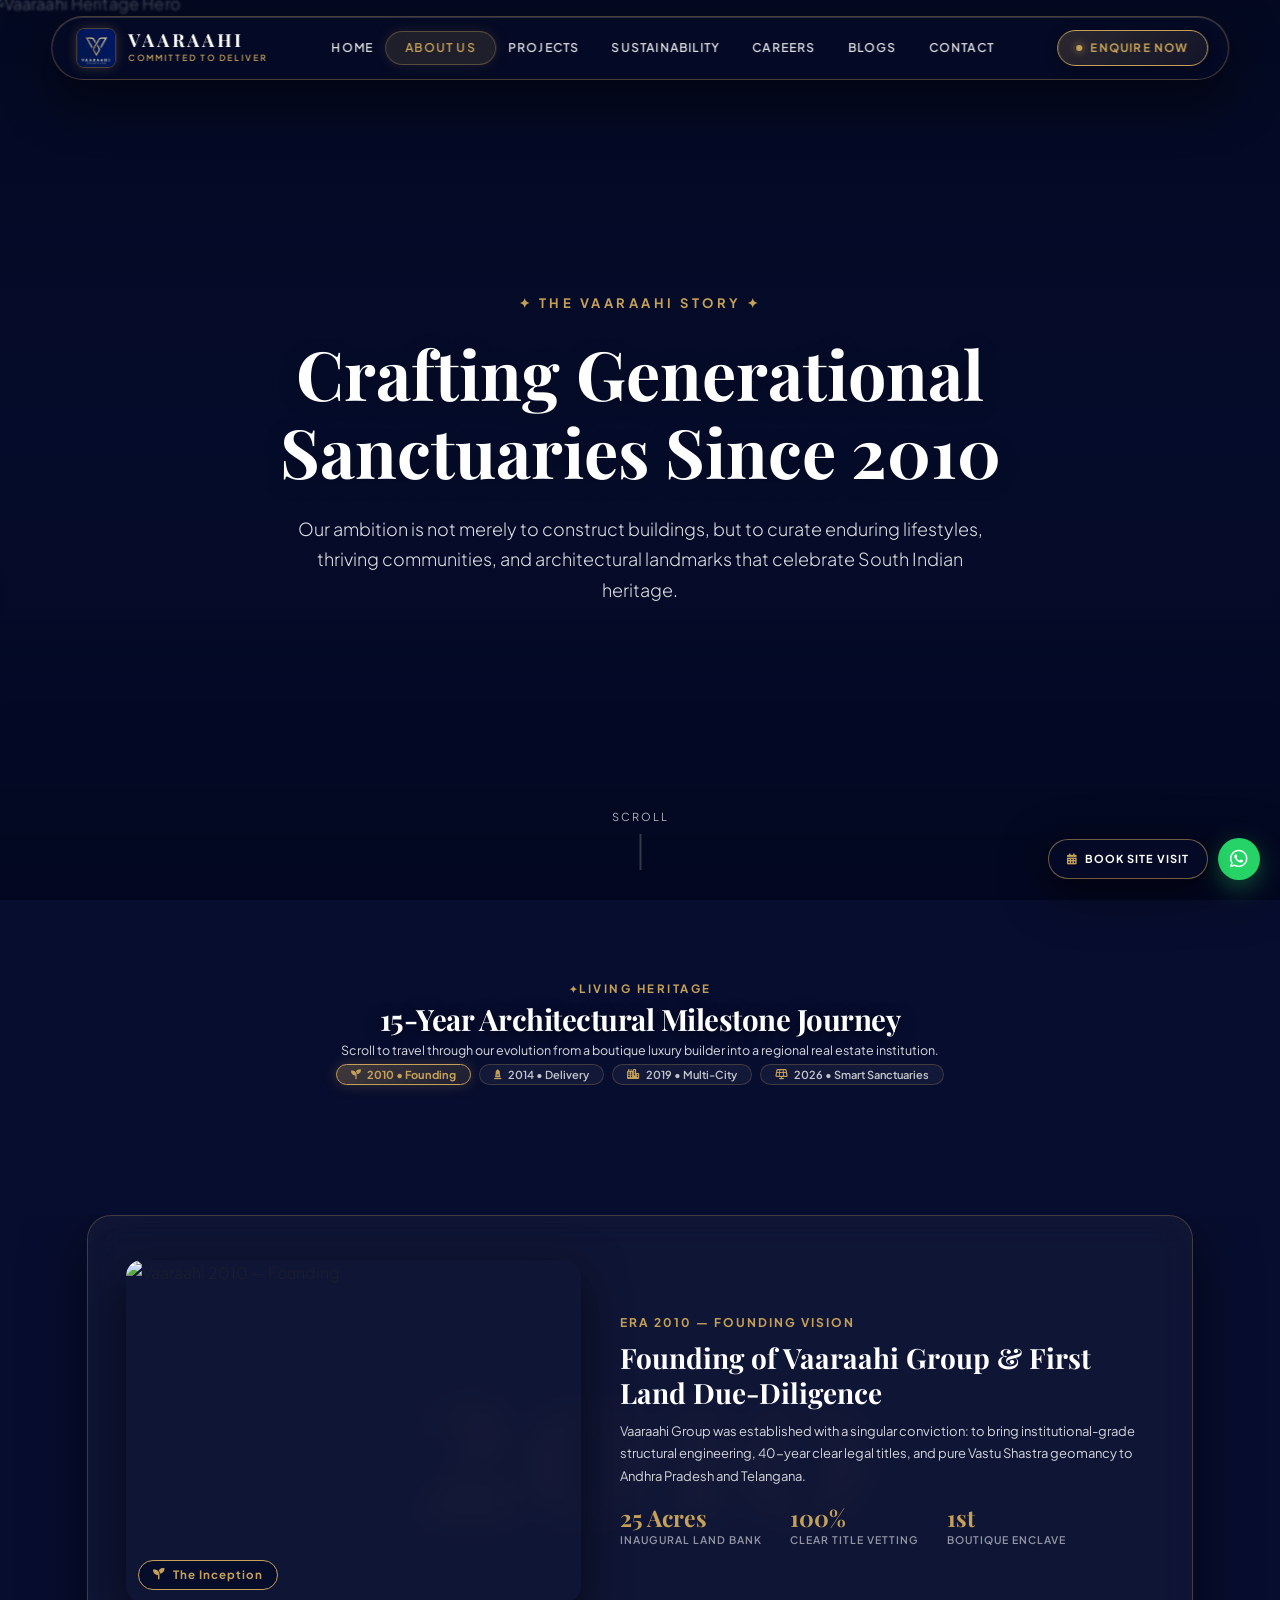
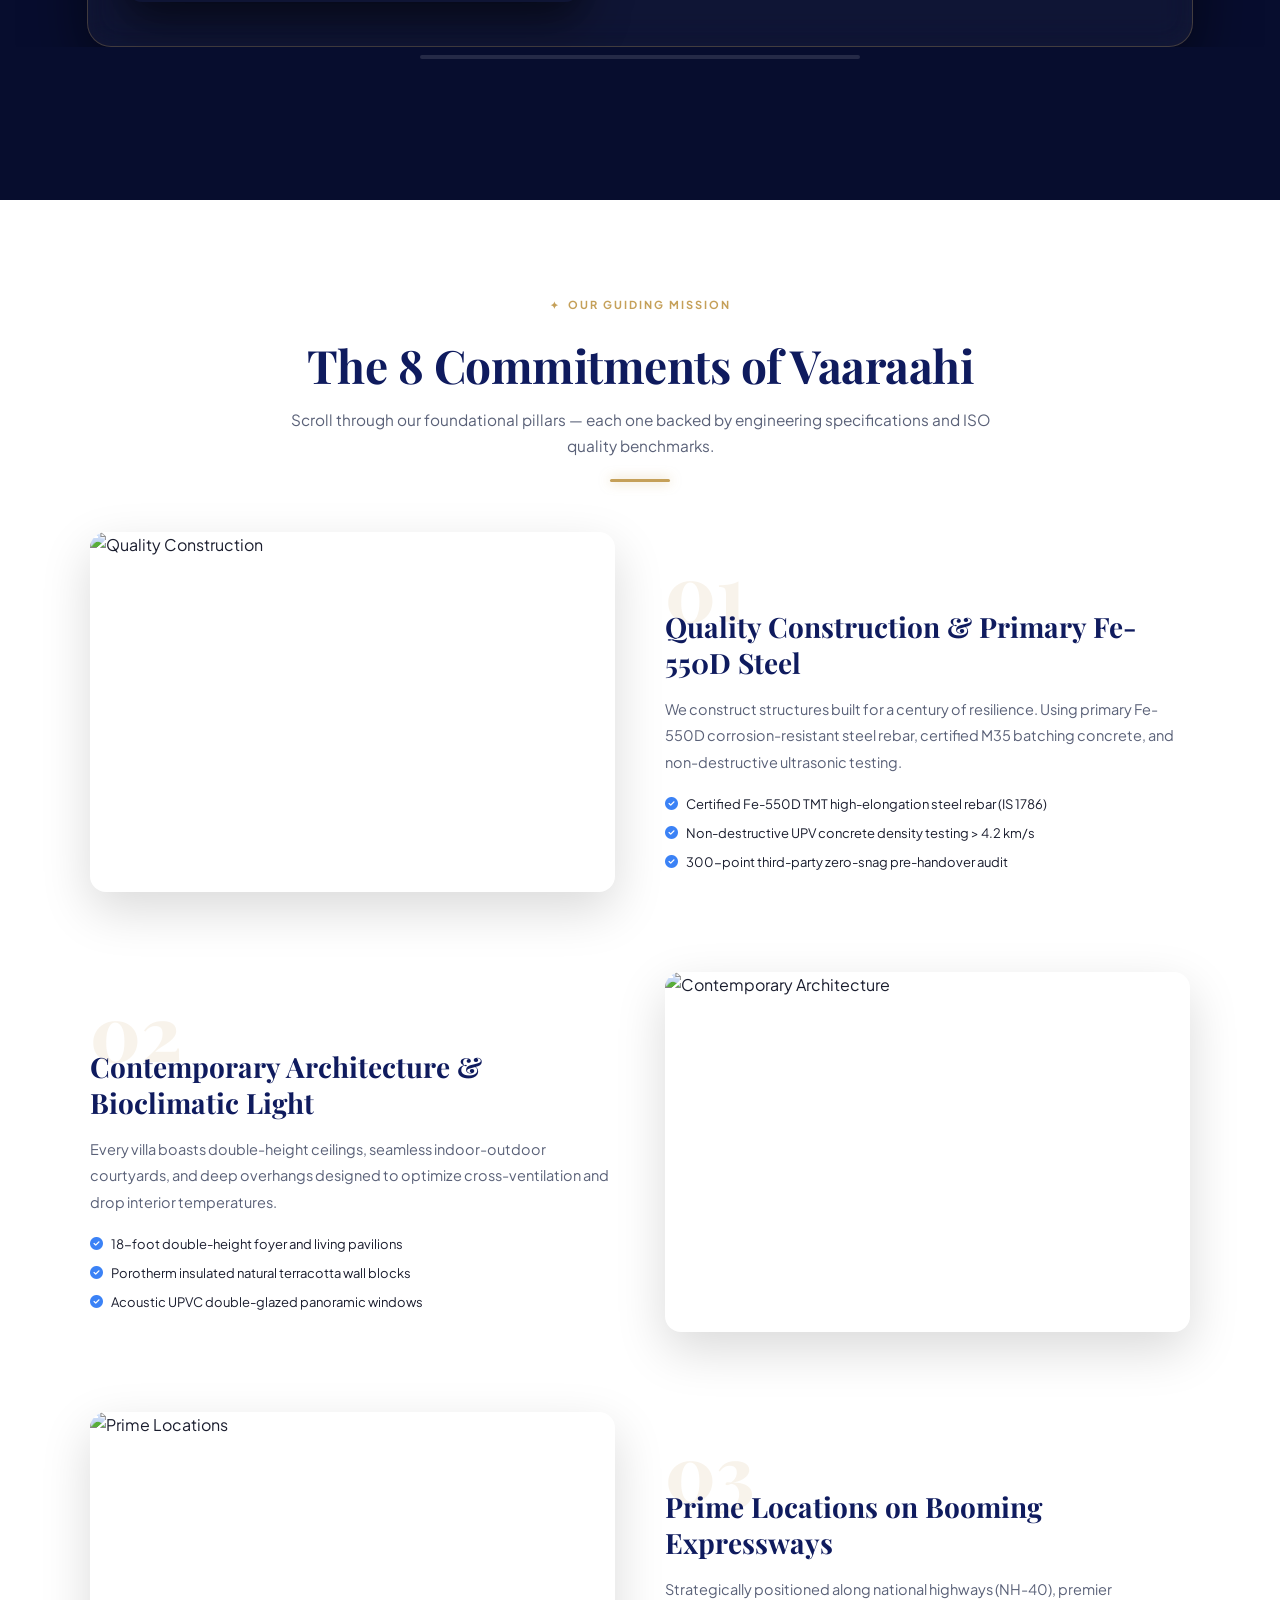
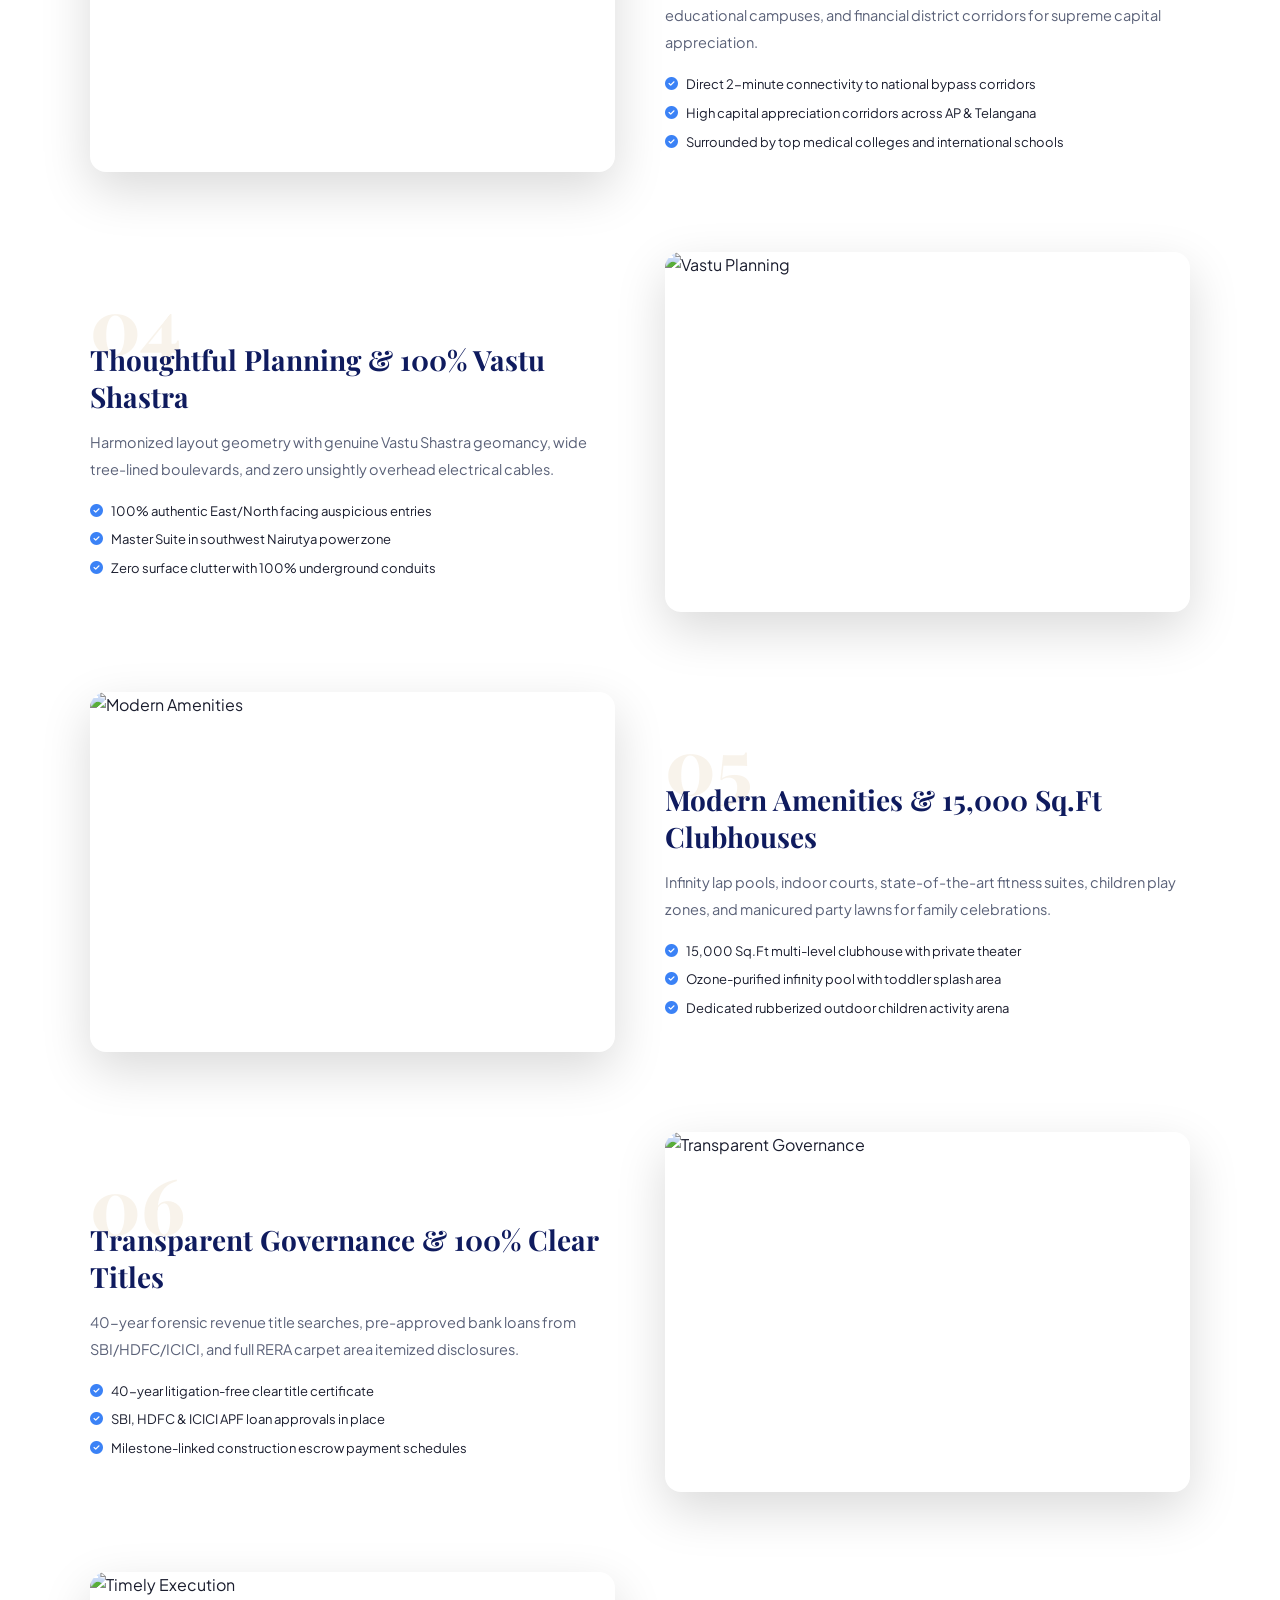
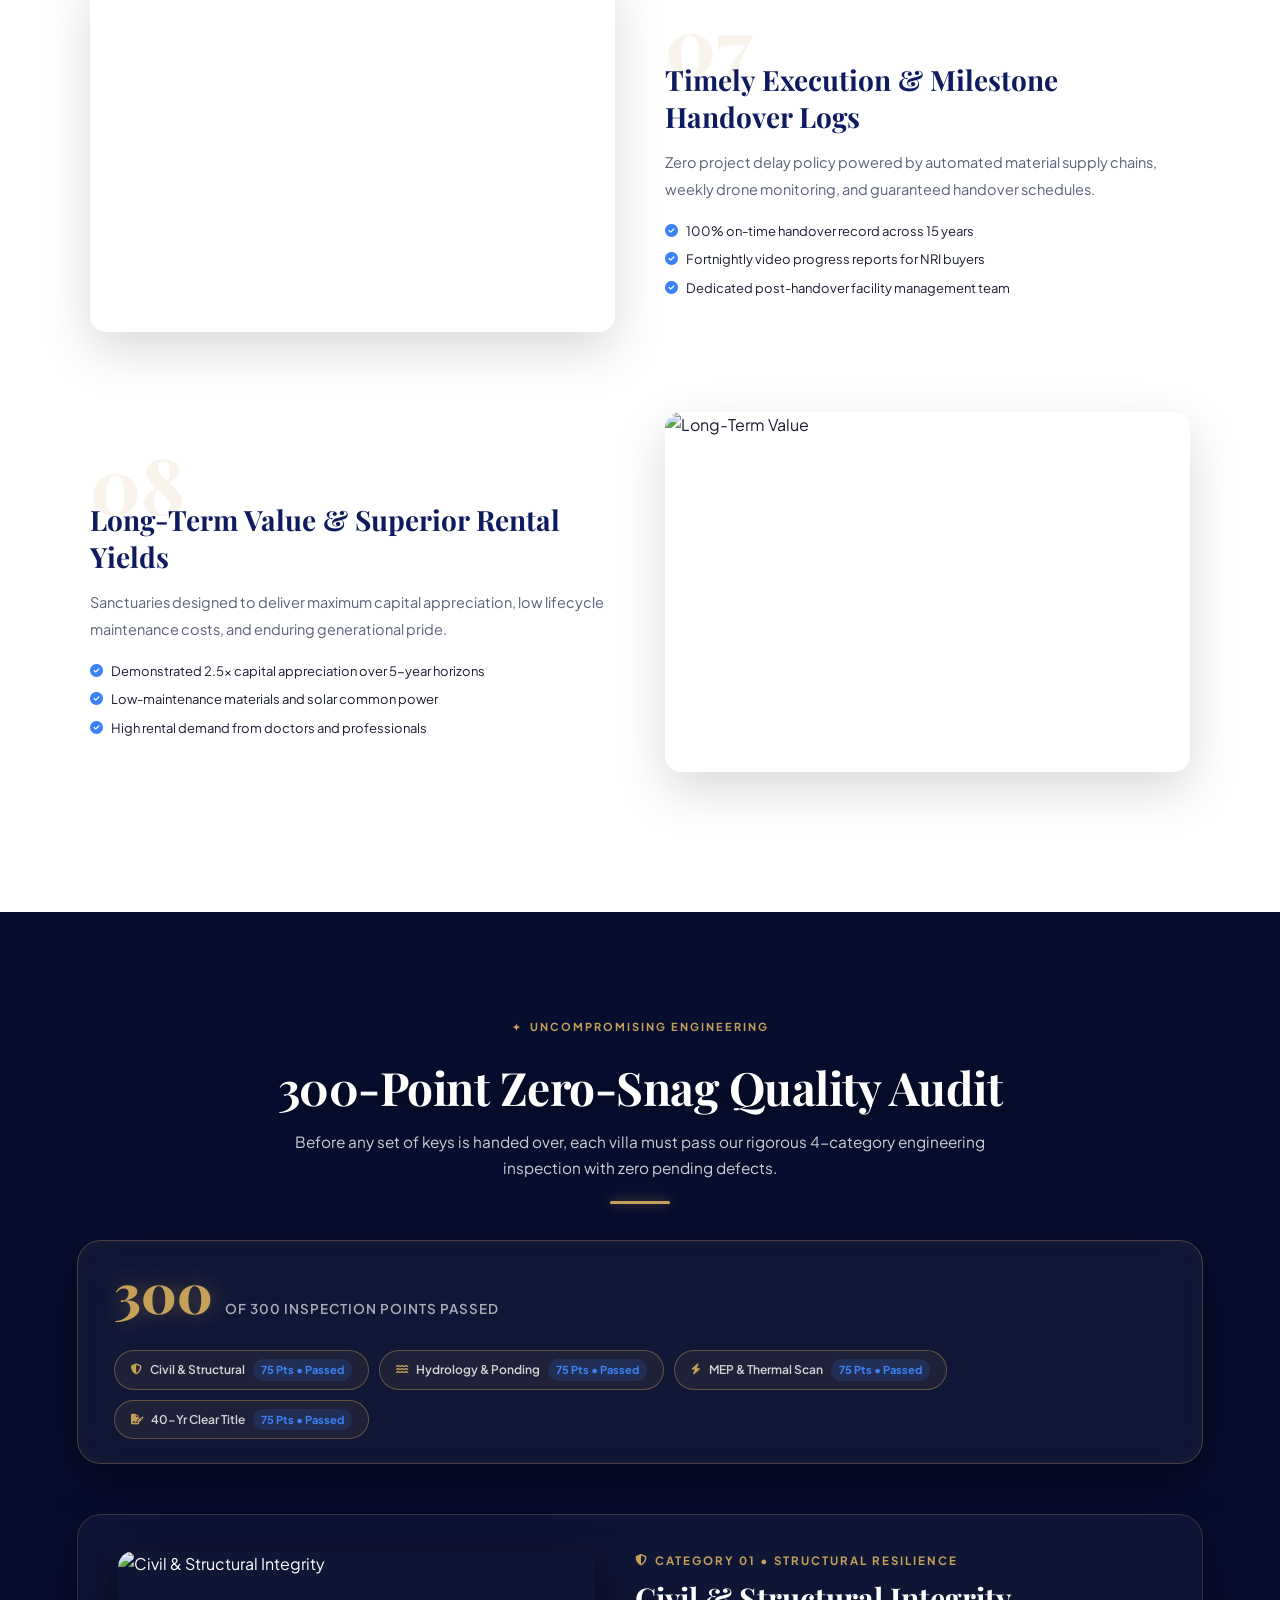
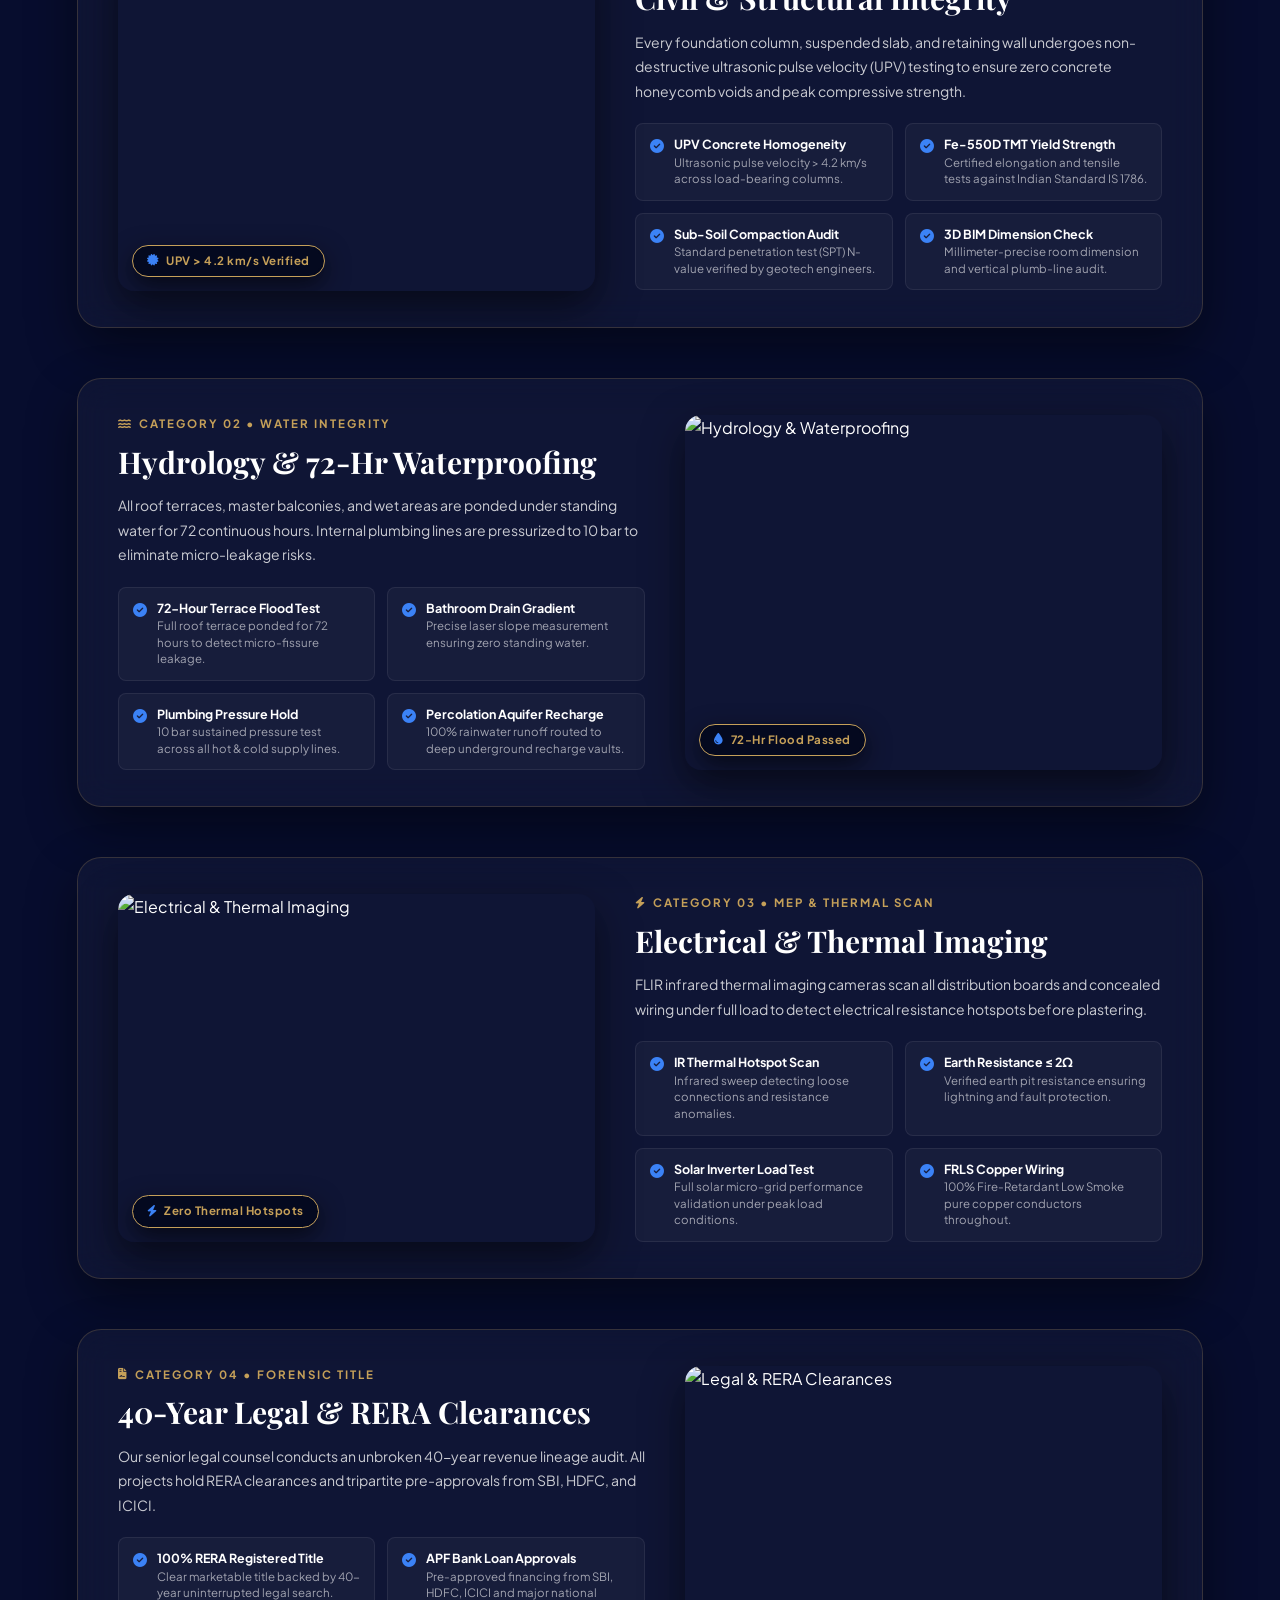
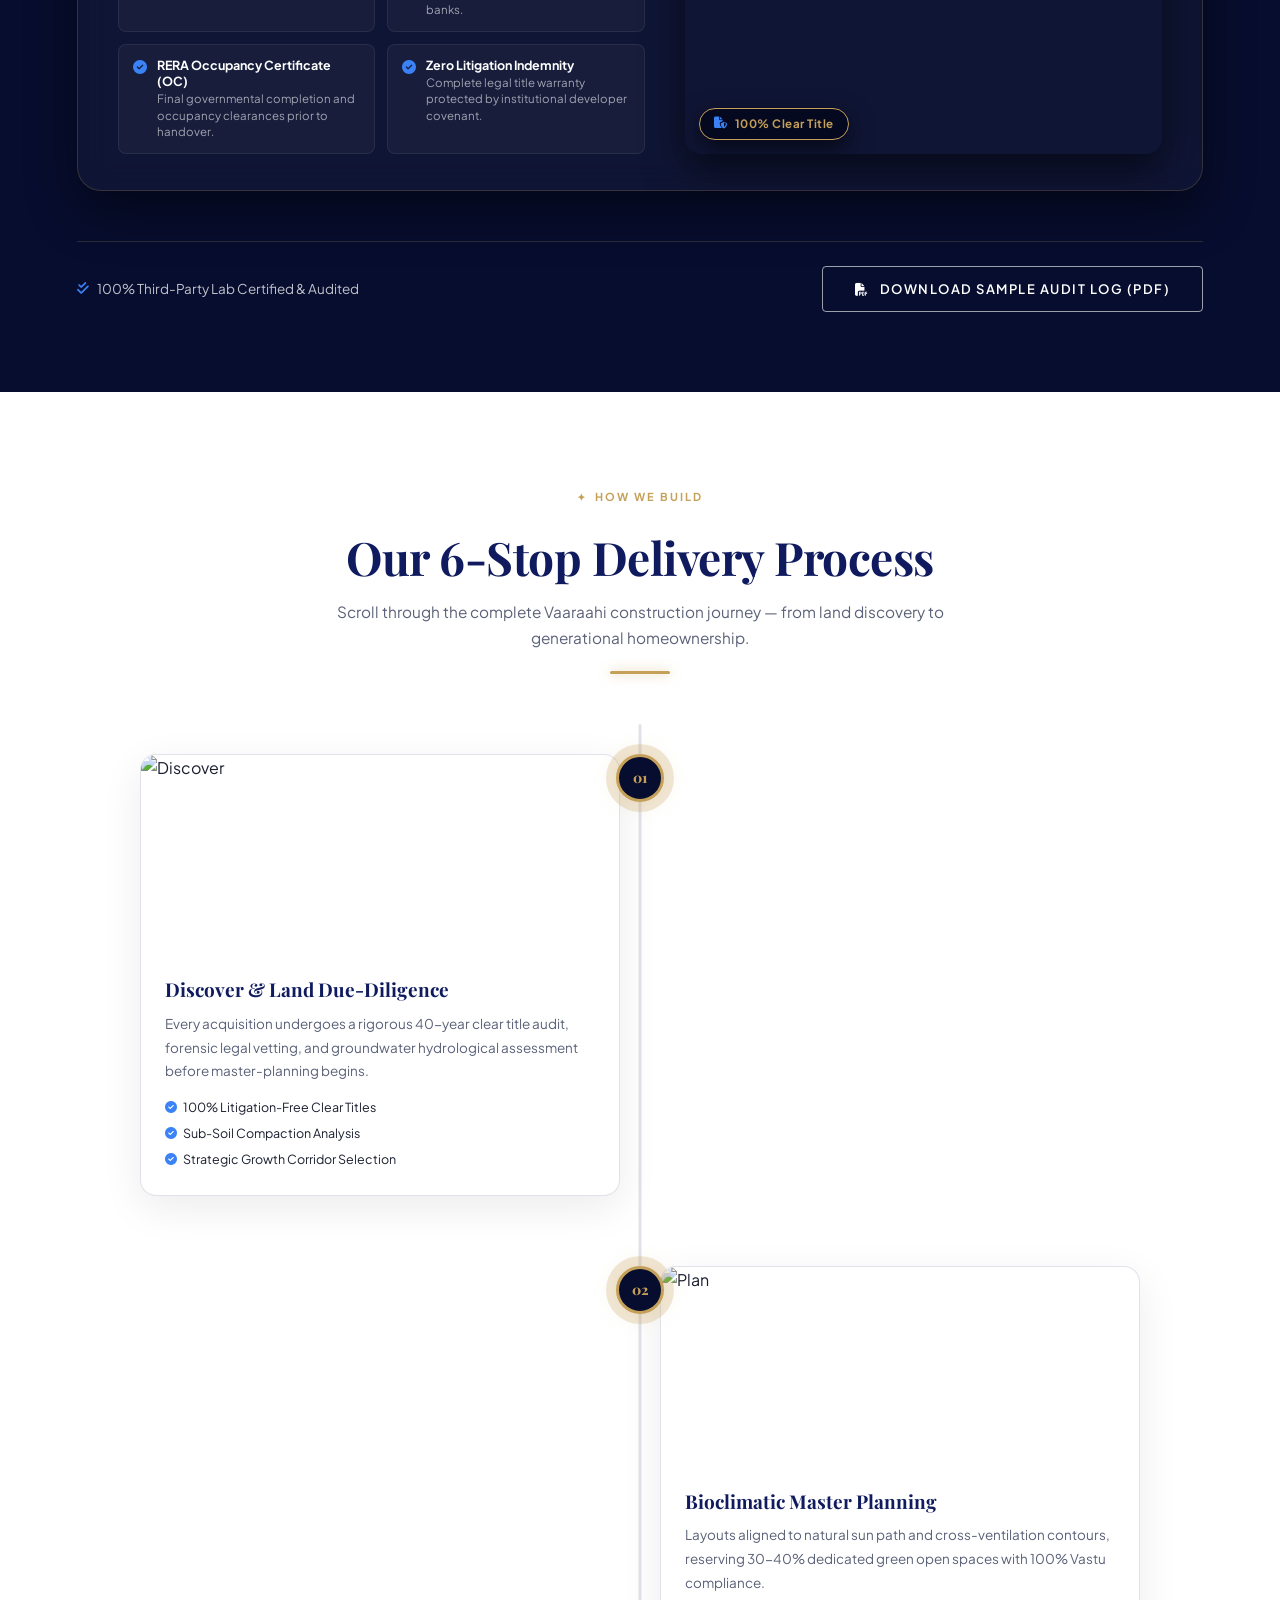
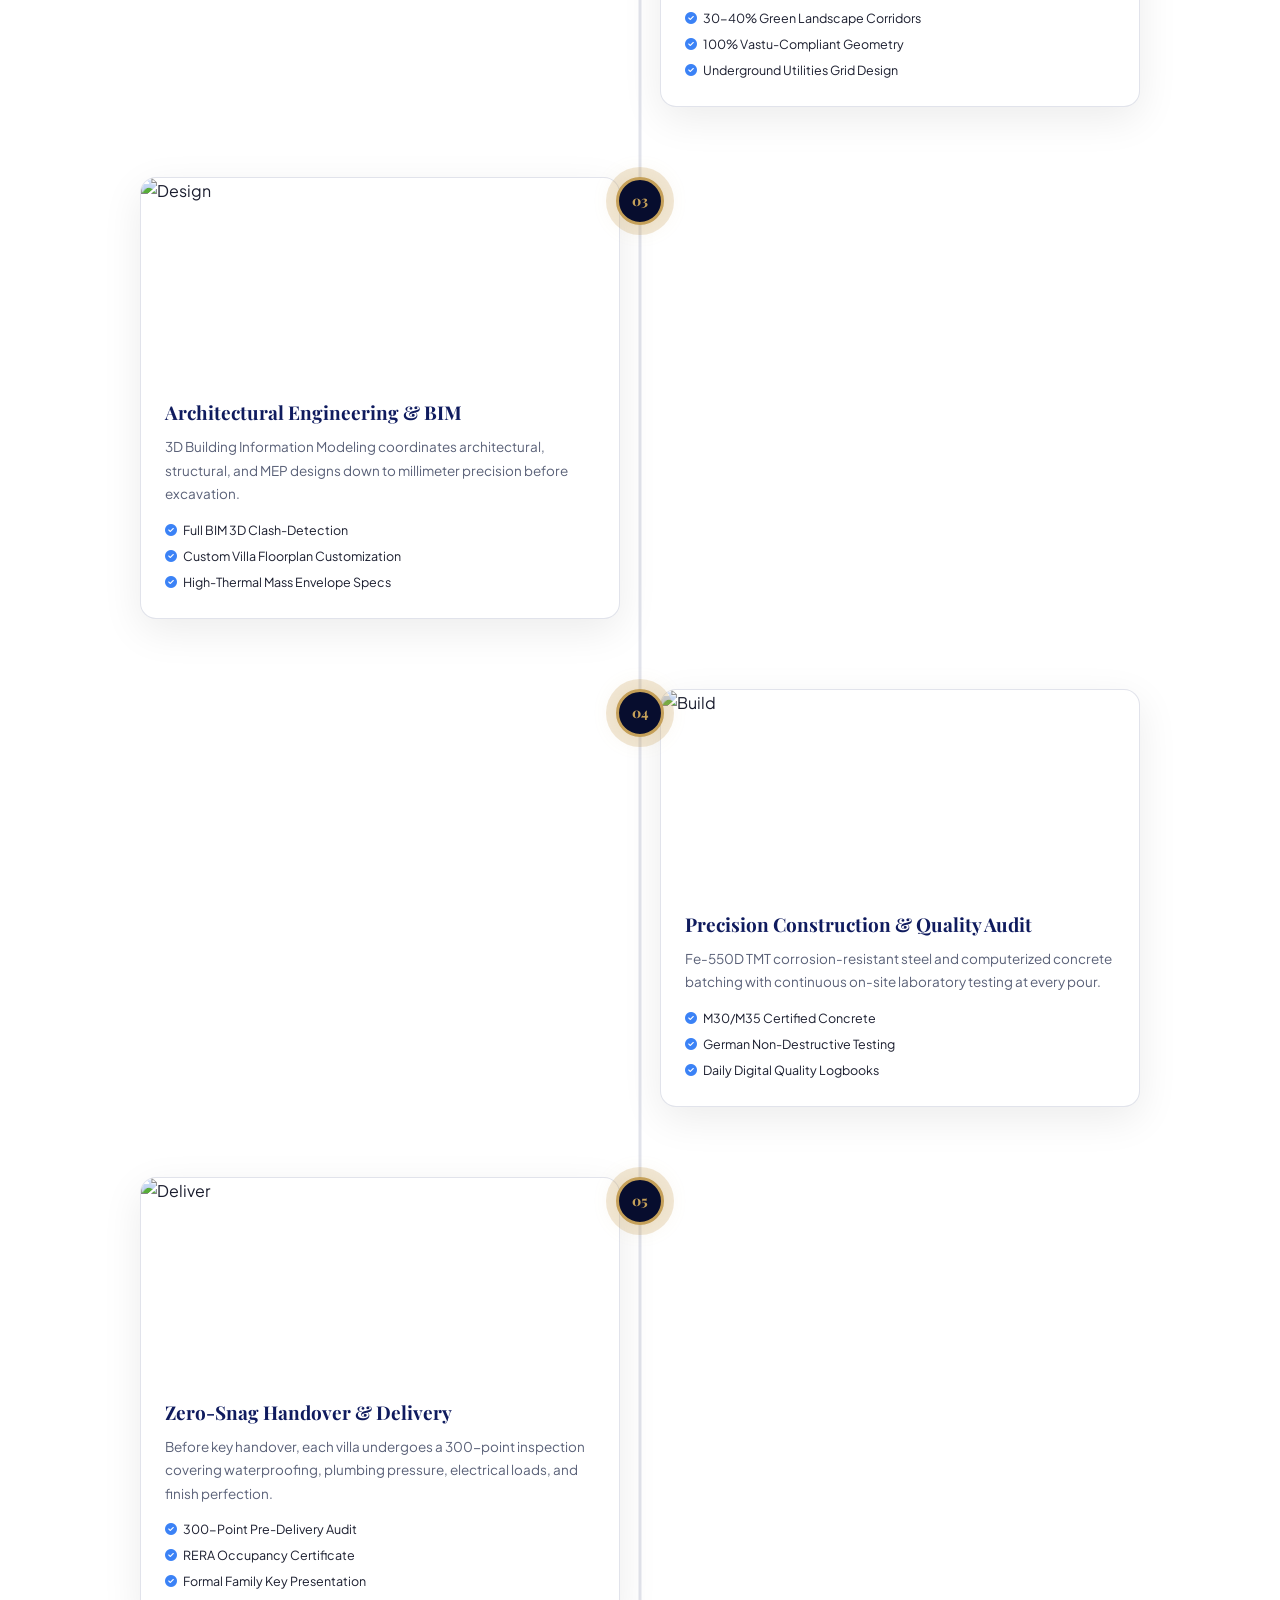
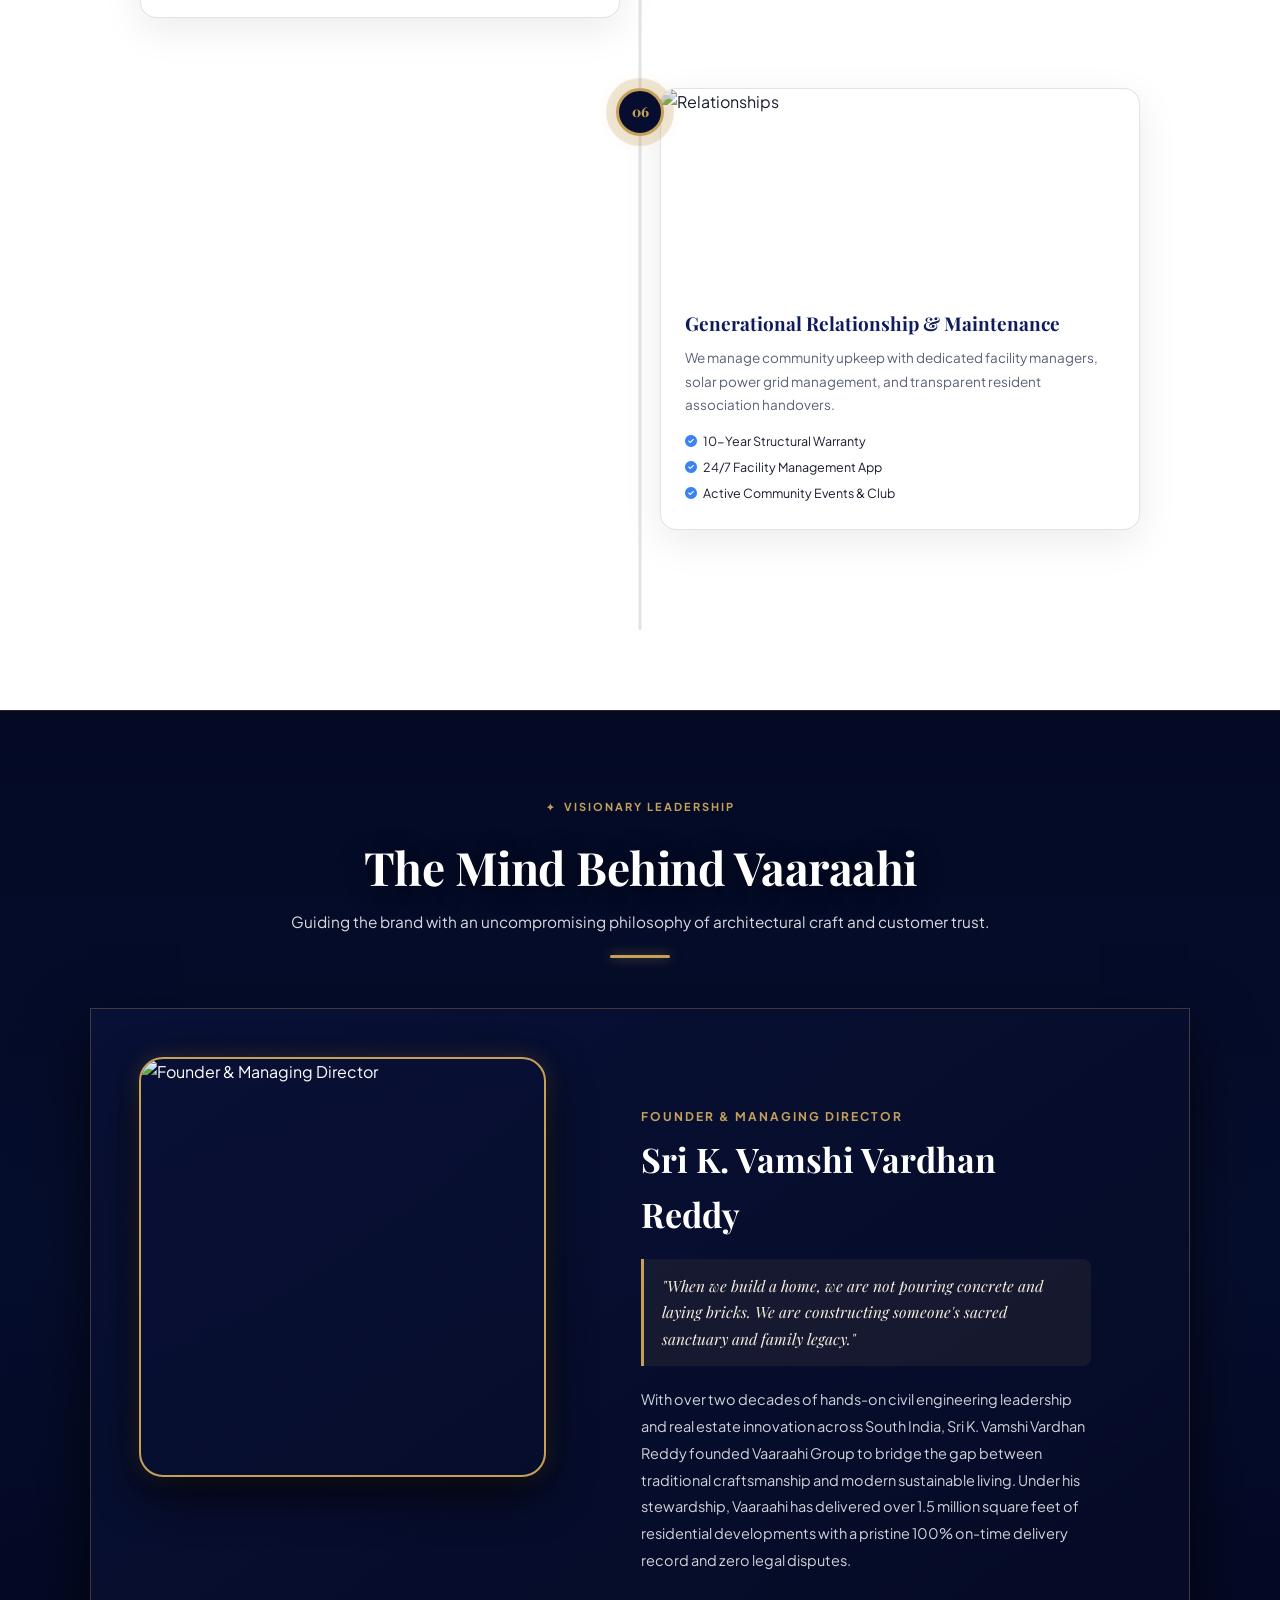
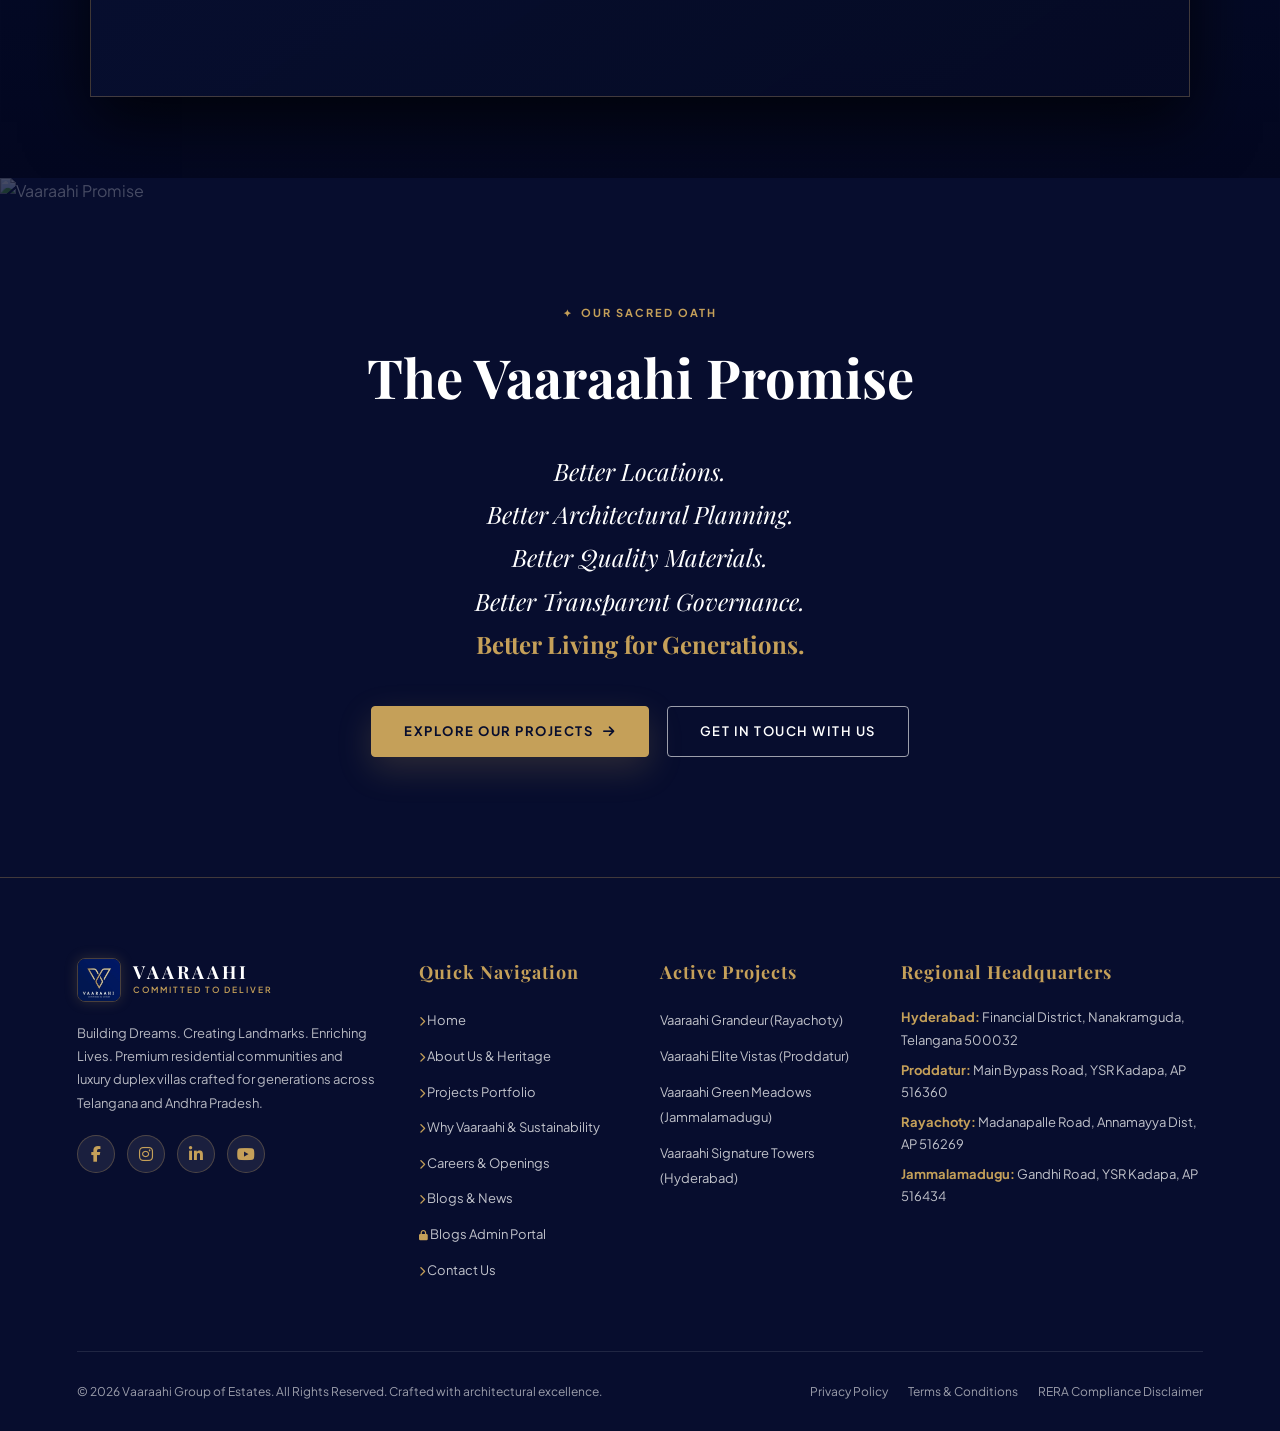
==== commit a4b14149: "Update theme to royal blue, fix barba.js transition, restore whatsapp icon color, hardcode audit poi" ====
--- a/about.html
+++ b/about.html
@@ -164,7 +164,7 @@
     <main data-barba="container" data-barba-namespace="about">
 
         <!-- ================= 1. HERO SECTION ================= -->
-        <section class="hero-greensiri">
+        <section class="hero-cinematic">
             <div class="hero-bg-wrapper">
                 <img src="https://images.unsplash.com/photo-1600607687939-ce8a6c25118c?auto=format&fit=crop&w=1920&q=85" alt="Vaaraahi Heritage Hero" class="hero-bg-img">
             </div>
@@ -450,7 +450,7 @@
             <!-- Live HUD Status Strip with Real-Time Counter & Category Pills -->
             <div class="audit-hud-banner gs-reveal">
                 <div class="hud-stat-box">
-                    <span class="hud-stat-num" id="auditCounterVal">0</span>
+                    <span class="hud-stat-num" id="auditCounterVal">300</span>
                     <span class="hud-stat-lbl">of 300 Inspection Points Passed</span>
                 </div>
                 <div class="hud-cat-pills">
@@ -592,7 +592,7 @@
 
             <!-- Footer Badge & Sample Download Action -->
             <div class="audit-footer-badge gs-reveal">
-                <span><i class="fas fa-check-double" style="color: #38A169;"></i> 100% Third-Party Lab Certified & Audited</span>
+                <span><i class="fas fa-check-double" style="color: #3B82F6;"></i> 100% Third-Party Lab Certified & Audited</span>
                 <button class="btn-luxury-outline" onclick="showToast('Sample 300-Point Audit Checklist downloaded successfully.');" data-cursor-action="DOWNLOAD">
                     <i class="fas fa-file-pdf"></i> Download Sample Audit Log (PDF)
                 </button>
--- a/style.css
+++ b/style.css
@@ -1,27 +1,27 @@
 /* =================================================================== */
-/* VAARAAHI GROUP — LUXURY GREENSIRI DESIGN SYSTEM                      */
+/* VAARAAHI GROUP — LUXURY ROYAL BLUE DESIGN SYSTEM                      */
 /* =================================================================== */
 @import url('https://fonts.googleapis.com/css2?family=Playfair+Display:ital,wght@0,400;0,500;0,600;0,700;0,800;1,400;1,600&family=Plus+Jakarta+Sans:wght@300;400;500;600;700;800&display=swap');
 
 :root {
-    /* Greensiri Color Palette */
+    /* Royal Blue Color Palette (matching logo) */
     --color-bg-primary: #FFFFFF;
     --color-bg-secondary: #F8F7F4;
     --color-bg-tertiary: #EFECE6;
-    --color-forest-dark: #0A1C14;
-    --color-forest: #143626;
-    --color-forest-light: #23523B;
+    --color-royal-dark: #070D2E;
+    --color-royal: #0F1B5E;
+    --color-royal-light: #1A2D7A;
     --color-gold: #C5A059;
     --color-gold-hover: #AA853E;
     --color-gold-light: #F4EEDF;
     --color-gold-glow: rgba(197, 160, 89, 0.25);
-    --color-text-main: #1C2420;
-    --color-text-muted: #5A6961;
+    --color-text-main: #1A1D2E;
+    --color-text-muted: #5A6178;
     --color-text-light: #FFFFFF;
-    --color-border: rgba(20, 54, 38, 0.12);
+    --color-border: rgba(15, 27, 94, 0.12);
     --color-border-gold: rgba(197, 160, 89, 0.35);
     --color-card-bg: #FFFFFF;
-    --color-card-dark: #0D241A;
+    --color-card-dark: #0A1340;
 
     /* Typography */
     --font-serif: 'Playfair Display', Georgia, serif;
@@ -110,7 +110,7 @@
     left: 0;
     width: 100%;
     height: 0%;
-    background-color: var(--color-forest);
+    background-color: var(--color-royal);
     z-index: 99999;
     pointer-events: none;
 }
@@ -131,7 +131,7 @@
     margin: 12px 0 16px;
     letter-spacing: -0.5px;
     line-height: 1.25;
-    color: var(--color-forest);
+    color: var(--color-royal);
 }
 
 .section-header-center p {
@@ -168,10 +168,10 @@
 .blogs-strip-section,
 .testimonials-section,
 .home-about-section,
-.greensiri-showcase-section,
+.cinematic-showcase-section,
 .araku-horiz-section,
 .stats-3d-container,
-.hero-greensiri,
+.hero-cinematic,
 .cta-parallax-band,
 .carousel-3d-section,
 .villa-3d-stage-section,
@@ -183,7 +183,7 @@
 .blog-grid-section,
 .blog-whitepaper-section,
 .sustain-scrolly-container,
-section[style*="background: var(--color-forest-dark)"],
+section[style*="background: var(--color-royal-dark)"],
 section[style*="background: #0"],
 section[style*="background:#0"],
 section[style*="background: #1"],
@@ -209,7 +209,7 @@
 .villa-3d-stage-section .section-header-center h2,
 .floorplans-section .section-header-center h2,
 .amenities-section .section-header-center h2,
-section[style*="background: var(--color-forest-dark)"] .section-header-center h2,
+section[style*="background: var(--color-royal-dark)"] .section-header-center h2,
 section[style*="background: #0"] .section-header-center h2,
 section[style*="background:#0"] .section-header-center h2,
 section[style*="background: #1"] .section-header-center h2,
@@ -236,7 +236,7 @@
 .villa-3d-stage-section .section-header-center p,
 .floorplans-section .section-header-center p,
 .amenities-section .section-header-center p,
-section[style*="background: var(--color-forest-dark)"] .section-header-center p,
+section[style*="background: var(--color-royal-dark)"] .section-header-center p,
 section[style*="background: #0"] .section-header-center p,
 section[style*="background:#0"] .section-header-center p,
 section[style*="background: #1"] .section-header-center p,
@@ -263,7 +263,7 @@
 #why-vaaraahi .section-header-center h2,
 #comparisonSection .section-header-center h2,
 .light-section .section-header-center h2 {
-    color: var(--color-forest) !important;
+    color: var(--color-royal) !important;
     text-shadow: none !important;
 }
 
@@ -291,7 +291,7 @@
     align-items: center;
     z-index: 1000;
     border-radius: 100px;
-    background: rgba(6, 18, 13, 0.92);
+    background: rgba(5, 10, 36, 0.92);
     backdrop-filter: blur(28px) saturate(190%);
     -webkit-backdrop-filter: blur(28px);
     border: 1px solid rgba(197, 160, 89, 0.35);
@@ -303,7 +303,7 @@
     top: 10px;
     height: 56px;
     max-width: 1220px;
-    background: rgba(4, 14, 10, 0.96);
+    background: rgba(4, 8, 30, 0.96);
     border-color: rgba(197, 160, 89, 0.5);
     box-shadow: 0 16px 40px rgba(0, 0, 0, 0.65), 0 0 20px rgba(197, 160, 89, 0.15);
 }
@@ -443,9 +443,9 @@
 }
 
 .nav-live-badge {
-    background: rgba(72, 187, 120, 0.2);
-    border: 1px solid #48BB78;
-    color: #48BB78;
+    background: rgba(96, 165, 250, 0.2);
+    border: 1px solid #60A5FA;
+    color: #60A5FA;
     font-size: 9px;
     font-weight: 800;
     padding: 1px 6px;
@@ -506,7 +506,7 @@
 
 .nav-cta:hover {
     background: var(--color-gold);
-    color: var(--color-forest-dark);
+    color: var(--color-royal-dark);
     transform: translateY(-2px);
     box-shadow: 0 6px 22px rgba(197, 160, 89, 0.4);
 }
@@ -586,7 +586,7 @@
     left: 0;
     width: 100%;
     height: 100%;
-    background: rgba(4, 14, 10, 0.88);
+    background: rgba(4, 8, 30, 0.88);
     backdrop-filter: blur(28px);
     -webkit-backdrop-filter: blur(28px);
     z-index: 10000;
@@ -605,7 +605,7 @@
 }
 
 .spatial-drawer-container {
-    background: linear-gradient(145deg, rgba(10, 29, 21, 0.94) 0%, rgba(5, 17, 12, 0.98) 100%);
+    background: linear-gradient(145deg, rgba(7, 13, 46, 0.94) 0%, rgba(5, 10, 36, 0.98) 100%);
     border: 1px solid rgba(197, 160, 89, 0.3);
     border-radius: 24px;
     width: 100%;
@@ -681,7 +681,7 @@
 
 .spatial-drawer-close:hover {
     background: var(--color-gold);
-    color: var(--color-forest-dark);
+    color: var(--color-royal-dark);
     transform: rotate(90deg);
 }
 
@@ -824,7 +824,7 @@
     gap: 8px;
     font-size: 11px;
     font-weight: 700;
-    color: #48BB78;
+    color: #60A5FA;
     margin-bottom: 12px;
 }
 
@@ -832,8 +832,8 @@
     width: 7px;
     height: 7px;
     border-radius: 50%;
-    background-color: #48BB78;
-    box-shadow: 0 0 8px #48BB78;
+    background-color: #60A5FA;
+    box-shadow: 0 0 8px #60A5FA;
     animation: greenPulse 1.8s infinite;
 }
 
@@ -892,17 +892,17 @@
 
 .hotline-btn:hover {
     background: var(--color-gold);
-    color: var(--color-forest-dark);
+    color: var(--color-royal-dark);
 }
 
 .hotline-btn.whatsapp {
-    background: rgba(37, 211, 102, 0.15);
-    border-color: rgba(37, 211, 102, 0.4);
-    color: #25D366;
+    background: rgba(59, 130, 246, 0.15);
+    border-color: rgba(59, 130, 246, 0.4);
+    color: #3B82F6;
 }
 
 .hotline-btn.whatsapp:hover {
-    background: #25D366;
+    background: #3B82F6;
     color: #FFFFFF;
 }
 
@@ -952,7 +952,7 @@
         width: 82%;
         max-width: 360px;
         height: 100vh;
-        background: #081C13;
+        background: #070D2E;
         flex-direction: column;
         justify-content: center;
         align-items: flex-start;
@@ -978,7 +978,7 @@
 .quote-serif {
     font-family: var(--font-serif);
     font-weight: 600;
-    color: var(--color-forest);
+    color: var(--color-royal);
     line-height: 1.25;
 }
 
@@ -1016,7 +1016,7 @@
 .section-header-center h2 {
     font-family: var(--font-serif);
     font-size: clamp(30px, 3.8vw, 46px);
-    color: var(--color-forest);
+    color: var(--color-royal);
     margin-bottom: 14px;
     line-height: 1.2;
 }
@@ -1033,23 +1033,23 @@
     justify-content: center;
     gap: 10px;
     padding: 14px 32px;
-    background: var(--color-forest);
+    background: var(--color-royal);
     color: #FFFFFF;
     font-size: 13px;
     font-weight: 600;
     letter-spacing: 1.5px;
     text-transform: uppercase;
     border-radius: var(--radius-sm);
-    border: 1px solid var(--color-forest);
+    border: 1px solid var(--color-royal);
     cursor: pointer;
-    box-shadow: 0 6px 20px rgba(20, 54, 38, 0.2);
+    box-shadow: 0 6px 20px rgba(15, 27, 94, 0.2);
     transition: var(--transition-smooth);
 }
 
 .btn-luxury:hover {
     background: var(--color-gold);
     border-color: var(--color-gold);
-    color: var(--color-forest-dark);
+    color: var(--color-royal-dark);
     transform: translateY(-2px);
     box-shadow: var(--shadow-gold);
 }
@@ -1074,7 +1074,7 @@
 
 .btn-luxury-outline:hover {
     background: #FFFFFF;
-    color: var(--color-forest);
+    color: var(--color-royal);
     border-color: #FFFFFF;
     transform: translateY(-2px);
 }
@@ -1086,7 +1086,7 @@
     gap: 10px;
     padding: 14px 32px;
     background: var(--color-gold);
-    color: var(--color-forest-dark);
+    color: var(--color-royal-dark);
     font-size: 13px;
     font-weight: 700;
     letter-spacing: 1.5px;
@@ -1105,7 +1105,7 @@
 }
 
 /* ================= 1. HERO SECTION & ROTATING BACKGROUNDS ================= */
-.hero-greensiri {
+.hero-cinematic {
     position: relative;
     width: 100%;
     min-height: 100vh;
@@ -1114,7 +1114,7 @@
     justify-content: center;
     padding: 130px 6% 100px;
     overflow: hidden;
-    background-color: #061810;
+    background-color: #060E2E;
 }
 
 .hero-bg-wrapper {
@@ -1172,7 +1172,7 @@
     left: 0;
     width: 100%;
     height: 100%;
-    background: linear-gradient(180deg, rgba(4, 16, 10, 0.72) 0%, rgba(6, 22, 14, 0.76) 50%, rgba(3, 12, 7, 0.94) 100%);
+    background: linear-gradient(180deg, rgba(4, 8, 30, 0.72) 0%, rgba(5, 12, 42, 0.76) 50%, rgba(3, 7, 32, 0.94) 100%);
     backdrop-filter: blur(1px);
     z-index: 2;
     pointer-events: none;
@@ -1271,7 +1271,7 @@
 
 /* ================= MARQUEE RIBBON ================= */
 .marquee-ribbon {
-    background: var(--color-forest);
+    background: var(--color-royal);
     padding: 16px 0;
     overflow: hidden;
     white-space: nowrap;
@@ -1339,7 +1339,7 @@
     font-family: var(--font-serif);
     font-size: clamp(34px, 4vw, 50px);
     font-weight: 700;
-    color: var(--color-forest);
+    color: var(--color-royal);
     margin-bottom: 6px;
     line-height: 1;
 }
@@ -1411,7 +1411,7 @@
     position: absolute;
     top: 30px;
     left: -20px;
-    background: var(--color-forest);
+    background: var(--color-royal);
     color: #FFFFFF;
     padding: 20px 24px;
     border-radius: var(--radius-md);
@@ -1445,7 +1445,7 @@
     font-family: var(--font-serif);
     font-style: italic;
     font-size: 18px;
-    color: var(--color-forest);
+    color: var(--color-royal);
     line-height: 1.5;
 }
 
@@ -1518,7 +1518,7 @@
     top: 16px;
     left: 16px;
     padding: 6px 14px;
-    background: rgba(10, 28, 20, 0.85);
+    background: rgba(7, 13, 46, 0.85);
     backdrop-filter: blur(8px);
     color: var(--color-gold);
     font-size: 11px;
@@ -1535,7 +1535,7 @@
     left: 16px;
     padding: 4px 10px;
     background: rgba(255, 255, 255, 0.92);
-    color: var(--color-forest);
+    color: var(--color-royal);
     font-size: 11px;
     font-weight: 700;
     border-radius: 2px;
@@ -1561,7 +1561,7 @@
 .project-card-title {
     font-family: var(--font-serif);
     font-size: 22px;
-    color: var(--color-forest);
+    color: var(--color-royal);
     margin-bottom: 10px;
 }
 
@@ -1583,7 +1583,7 @@
 .price-tag {
     font-size: 13px;
     font-weight: 700;
-    color: var(--color-forest);
+    color: var(--color-royal);
 }
 
 .btn-card-link {
@@ -1598,7 +1598,7 @@
 }
 
 .btn-card-link:hover {
-    color: var(--color-forest);
+    color: var(--color-royal);
 }
 
 @media(max-width: 992px) {
@@ -1616,7 +1616,7 @@
 /* ================= 5-PILLAR ARCHITECTURAL CONSOLE ================= */
 .pillar-console-section {
     padding: 100px 6%;
-    background: var(--color-forest-dark);
+    background: var(--color-royal-dark);
     color: #FFFFFF;
 }
 
@@ -1657,18 +1657,18 @@
 .pillar-tab-btn:hover,
 .pillar-tab-btn.active {
     background: var(--color-gold);
-    color: var(--color-forest-dark);
+    color: var(--color-royal-dark);
     border-color: var(--color-gold);
     box-shadow: var(--shadow-gold);
 }
 
 .pillar-tab-btn.active i {
-    color: var(--color-forest-dark);
+    color: var(--color-royal-dark);
 }
 
 .pillar-stage-panel {
     display: none;
-    background: rgba(20, 54, 38, 0.6);
+    background: rgba(15, 27, 94, 0.6);
     backdrop-filter: blur(12px);
     border: 1px solid rgba(197, 160, 89, 0.3);
     border-radius: var(--radius-lg);
@@ -1771,7 +1771,7 @@
 }
 
 .eco-pill-item i {
-    color: #48BB78;
+    color: #60A5FA;
     font-size: 18px;
 }
 
@@ -1824,7 +1824,7 @@
     font-family: var(--font-serif);
     font-size: clamp(18px, 2.2vw, 24px);
     font-style: italic;
-    color: var(--color-forest);
+    color: var(--color-royal);
     line-height: 1.6;
     margin-bottom: 28px;
 }
@@ -1847,7 +1847,7 @@
 .testimonial-info h4 {
     font-size: 16px;
     font-weight: 700;
-    color: var(--color-forest);
+    color: var(--color-royal);
 }
 
 .testimonial-info p {
@@ -1866,7 +1866,7 @@
     width: 12px;
     height: 12px;
     border-radius: 50%;
-    background: rgba(20, 54, 38, 0.2);
+    background: rgba(15, 27, 94, 0.2);
     cursor: pointer;
     transition: var(--transition-fast);
 }
@@ -1929,7 +1929,7 @@
     top: 14px;
     left: 14px;
     padding: 4px 10px;
-    background: var(--color-forest);
+    background: var(--color-royal);
     color: var(--color-gold);
     font-size: 10px;
     font-weight: 700;
@@ -1958,7 +1958,7 @@
 .blog-card-title {
     font-family: var(--font-serif);
     font-size: 20px;
-    color: var(--color-forest);
+    color: var(--color-royal);
     line-height: 1.35;
     margin-bottom: 12px;
 }
@@ -1980,7 +1980,7 @@
 .cta-parallax-band {
     position: relative;
     padding: 120px 6%;
-    background: var(--color-forest-dark);
+    background: var(--color-royal-dark);
     color: #FFFFFF;
     overflow: hidden;
 }
@@ -2104,7 +2104,7 @@
 .commitment-card h3 {
     font-family: var(--font-serif);
     font-size: 18px;
-    color: var(--color-forest);
+    color: var(--color-royal);
     margin-bottom: 10px;
 }
 
@@ -2164,7 +2164,7 @@
 .value-box-3d h3 {
     font-family: var(--font-serif);
     font-size: 22px;
-    color: var(--color-forest);
+    color: var(--color-royal);
     margin-bottom: 12px;
 }
 
@@ -2208,9 +2208,9 @@
 
 .process-step-node.active,
 .process-step-node:hover {
-    background: var(--color-forest);
-    color: #FFFFFF;
-    border-color: var(--color-forest);
+    background: var(--color-royal);
+    color: #FFFFFF;
+    border-color: var(--color-royal);
     box-shadow: var(--shadow-md);
     transform: translateY(-4px);
 }
@@ -2251,7 +2251,7 @@
 .process-card-info h3 {
     font-family: var(--font-serif);
     font-size: 28px;
-    color: var(--color-forest);
+    color: var(--color-royal);
     margin-bottom: 12px;
 }
 
@@ -2268,7 +2268,7 @@
 
 .process-card-info ul li {
     font-size: 13px;
-    color: var(--color-forest);
+    color: var(--color-royal);
     margin-bottom: 8px;
     display: flex;
     align-items: center;
@@ -2354,7 +2354,7 @@
 .leader-content h3 {
     font-family: var(--font-serif);
     font-size: 32px;
-    color: var(--color-forest);
+    color: var(--color-royal);
     margin-bottom: 20px;
 }
 
@@ -2362,7 +2362,7 @@
     font-family: var(--font-serif);
     font-style: italic;
     font-size: 18px;
-    color: var(--color-forest-light);
+    color: var(--color-royal-light);
     border-left: 3px solid var(--color-gold);
     padding-left: 18px;
     margin-bottom: 20px;
@@ -2416,7 +2416,7 @@
     font-family: var(--font-serif);
     font-size: 20px;
     font-weight: 700;
-    color: var(--color-forest);
+    color: var(--color-royal);
     margin-bottom: 4px;
 }
 
@@ -2489,7 +2489,7 @@
 }
 
 .view-btn.active {
-    background: var(--color-forest);
+    background: var(--color-royal);
     color: #FFFFFF;
     box-shadow: var(--shadow-sm);
 }
@@ -2511,7 +2511,7 @@
     display: none;
     max-width: 1240px;
     margin: 0 auto 60px;
-    background: var(--color-forest-dark);
+    background: var(--color-royal-dark);
     border-radius: var(--radius-lg);
     overflow: hidden;
     position: relative;
@@ -2566,7 +2566,7 @@
     left: 50%;
     transform: translateX(-50%);
     white-space: nowrap;
-    background: rgba(10, 28, 20, 0.9);
+    background: rgba(7, 13, 46, 0.9);
     color: #FFFFFF;
     font-size: 11px;
     font-weight: 700;
@@ -2598,7 +2598,7 @@
     position: relative;
     height: 70vh;
     min-height: 500px;
-    background: var(--color-forest-dark);
+    background: var(--color-royal-dark);
 }
 
 .gallery-main-slide {
@@ -2611,7 +2611,7 @@
     position: absolute;
     bottom: 30px;
     right: 6%;
-    background: rgba(10, 28, 20, 0.85);
+    background: rgba(7, 13, 46, 0.85);
     backdrop-filter: blur(8px);
     color: var(--color-gold);
     border: 1px solid var(--color-gold);
@@ -2630,11 +2630,11 @@
 
 .tour-360-badge:hover {
     background: var(--color-gold);
-    color: var(--color-forest-dark);
+    color: var(--color-royal-dark);
 }
 
 .project-overview-bar {
-    background: var(--color-forest);
+    background: var(--color-royal);
     color: #FFFFFF;
     padding: 28px 6%;
 }
@@ -2693,15 +2693,15 @@
     border-radius: var(--radius-sm);
     font-size: 13px;
     font-weight: 600;
-    color: var(--color-forest);
+    color: var(--color-royal);
     cursor: pointer;
     transition: var(--transition-fast);
 }
 
 .floorplan-tab-btn.active {
-    background: var(--color-forest);
-    color: #FFFFFF;
-    border-color: var(--color-forest);
+    background: var(--color-royal);
+    color: #FFFFFF;
+    border-color: var(--color-royal);
 }
 
 .floorplan-viewer-box {
@@ -2755,7 +2755,7 @@
 .amenity-card-3d h4 {
     font-size: 15px;
     font-weight: 700;
-    color: var(--color-forest);
+    color: var(--color-royal);
     margin-bottom: 6px;
 }
 
@@ -2791,7 +2791,7 @@
 
 .btn-floating-book {
     padding: 10px 18px;
-    background: rgba(6, 20, 14, 0.94);
+    background: rgba(5, 11, 40, 0.94);
     backdrop-filter: blur(16px);
     -webkit-backdrop-filter: blur(16px);
     color: #FFFFFF;
@@ -2811,7 +2811,7 @@
 
 .btn-floating-book:hover {
     background: var(--color-gold);
-    color: var(--color-forest-dark);
+    color: var(--color-royal-dark);
     transform: translateY(-2px);
     box-shadow: 0 12px 30px rgba(197, 160, 89, 0.45);
 }
@@ -2837,7 +2837,7 @@
 
 /* ================= 5. MERGED WHY VAARAAHI & SUSTAINABILITY ================= */
 .jump-banner {
-    background: var(--color-forest);
+    background: var(--color-royal);
     padding: 20px 6%;
     text-align: center;
     position: sticky;
@@ -2866,7 +2866,7 @@
 .jump-btn:hover,
 .jump-btn.active {
     background: var(--color-gold);
-    color: var(--color-forest-dark);
+    color: var(--color-royal-dark);
     border-color: var(--color-gold);
 }
 
@@ -2884,7 +2884,7 @@
 .comparison-header {
     display: grid;
     grid-template-columns: 1.5fr 1fr 1fr;
-    background: var(--color-forest);
+    background: var(--color-royal);
     color: #FFFFFF;
     padding: 20px 24px;
     font-weight: 700;
@@ -2911,7 +2911,7 @@
 }
 
 .check-green {
-    color: #38A169;
+    color: #3B82F6;
     font-weight: 700;
     display: flex;
     align-items: center;
@@ -2942,7 +2942,7 @@
     border: 1px solid var(--color-border);
     box-shadow: var(--shadow-sm);
     transition: var(--transition-smooth);
-    border-top: 4px solid var(--color-forest-light);
+    border-top: 4px solid var(--color-royal-light);
 }
 
 .eco-pillar-box:hover {
@@ -2953,14 +2953,14 @@
 
 .eco-pillar-icon {
     font-size: 36px;
-    color: var(--color-forest-light);
+    color: var(--color-royal-light);
     margin-bottom: 16px;
 }
 
 .eco-pillar-box h3 {
     font-family: var(--font-serif);
     font-size: 24px;
-    color: var(--color-forest);
+    color: var(--color-royal);
     margin-bottom: 16px;
 }
 
@@ -2978,7 +2978,7 @@
 }
 
 .eco-pillar-box ul li i {
-    color: #38A169;
+    color: #3B82F6;
     margin-top: 4px;
 }
 
@@ -3019,7 +3019,7 @@
 .role-info h3 {
     font-family: var(--font-serif);
     font-size: 22px;
-    color: var(--color-forest);
+    color: var(--color-royal);
     margin-bottom: 8px;
 }
 
@@ -3048,7 +3048,7 @@
     left: 0;
     width: 100%;
     height: 100%;
-    background: rgba(4, 16, 10, 0.88);
+    background: rgba(4, 8, 30, 0.88);
     backdrop-filter: blur(12px);
     -webkit-backdrop-filter: blur(12px);
     z-index: 99999;
@@ -3140,7 +3140,7 @@
     display: block;
     font-size: 13px;
     font-weight: 600;
-    color: var(--color-forest);
+    color: var(--color-royal);
     margin-bottom: 6px;
 }
 
@@ -3181,7 +3181,7 @@
 .blogs-hero-pinned {
     max-width: 1240px;
     margin: 0 auto 60px;
-    background: var(--color-forest-dark);
+    background: var(--color-royal-dark);
     border-radius: var(--radius-lg);
     overflow: hidden;
     display: grid;
@@ -3249,9 +3249,9 @@
 
 .cat-pill.active,
 .cat-pill:hover {
-    background: var(--color-forest);
-    color: #FFFFFF;
-    border-color: var(--color-forest);
+    background: var(--color-royal);
+    color: #FFFFFF;
+    border-color: var(--color-royal);
 }
 
 .search-input-wrap {
@@ -3306,7 +3306,7 @@
 .admin-stat-card .val {
     font-family: var(--font-serif);
     font-size: 32px;
-    color: var(--color-forest);
+    color: var(--color-royal);
     font-weight: 700;
 }
 
@@ -3331,7 +3331,7 @@
     padding: 16px 20px;
     text-align: left;
     font-weight: 700;
-    color: var(--color-forest);
+    color: var(--color-royal);
     text-transform: uppercase;
     letter-spacing: 1px;
     border-bottom: 1px solid var(--color-border);
@@ -3356,8 +3356,8 @@
 
 .status-badge-published {
     padding: 4px 10px;
-    background: #DEF7EC;
-    color: #03543F;
+    background: #DBEAFE;
+    color: #1E3A5F;
     border-radius: 2px;
     font-weight: 700;
     font-size: 11px;
@@ -3384,7 +3384,7 @@
     background: var(--color-bg-secondary);
     border: 1px solid var(--color-border);
     border-radius: var(--radius-sm);
-    color: var(--color-forest);
+    color: var(--color-royal);
     cursor: pointer;
 }
 
@@ -3433,7 +3433,7 @@
     padding: 28px;
     border: 1px solid var(--color-border);
     box-shadow: var(--shadow-sm);
-    border-left: 4px solid var(--color-forest);
+    border-left: 4px solid var(--color-royal);
     transition: var(--transition-smooth);
 }
 
@@ -3446,7 +3446,7 @@
 .contact-office-card h4 {
     font-family: var(--font-serif);
     font-size: 20px;
-    color: var(--color-forest);
+    color: var(--color-royal);
     margin-bottom: 10px;
 }
 
@@ -3459,7 +3459,7 @@
 
 .office-contacts {
     font-size: 13px;
-    color: var(--color-forest);
+    color: var(--color-royal);
     display: flex;
     flex-direction: column;
     gap: 6px;
@@ -3469,7 +3469,7 @@
     display: flex;
     align-items: center;
     gap: 8px;
-    color: var(--color-forest);
+    color: var(--color-royal);
     font-weight: 600;
 }
 
@@ -3501,7 +3501,7 @@
     position: relative;
     z-index: 10;
     clear: both;
-    background: var(--color-forest-dark);
+    background: var(--color-royal-dark);
     color: #FFFFFF;
     padding: 80px 6% 30px;
     border-top: 1px solid rgba(197, 160, 89, 0.3);
@@ -3565,7 +3565,7 @@
 
 .social-icon-link:hover {
     background: var(--color-gold);
-    color: var(--color-forest-dark);
+    color: var(--color-royal-dark);
     transform: translateY(-3px);
 }
 
@@ -3608,7 +3608,7 @@
     bottom: 30px;
     left: 50%;
     transform: translateX(-50%) translateY(100px);
-    background: var(--color-forest);
+    background: var(--color-royal);
     color: #FFFFFF;
     padding: 14px 28px;
     border-radius: var(--radius-full);
@@ -3686,7 +3686,7 @@
     font-weight: 800;
     letter-spacing: 1px;
     text-transform: uppercase;
-    color: var(--color-forest-dark);
+    color: var(--color-royal-dark);
     will-change: transform;
 }
 
@@ -3732,14 +3732,14 @@
 .barba-curtain-col {
     flex: 1;
     height: 100%;
-    background: #0A1C14;
+    background: #070D2E;
     transform: scaleY(0);
     transform-origin: top center;
     border-right: 1px solid rgba(197, 160, 89, 0.15);
 }
 
 .barba-curtain-col:nth-child(even) {
-    background: #143626;
+    background: #0F1B5E;
 }
 
 .barba-logo-badge {
@@ -3817,7 +3817,7 @@
 /* ================= 1. INTERACTIVE REAL ESTATE ROI & EMI MORTGAGE ARCHITECT ================= */
 .calc-architect-section {
     padding: 100px 6%;
-    background: linear-gradient(135deg, #0A1C14 0%, #143626 100%);
+    background: linear-gradient(135deg, #070D2E 0%, #0F1B5E 100%);
     color: #FFFFFF;
     position: relative;
     overflow: hidden;
@@ -3877,7 +3877,7 @@
 
 .calc-mode-btn.active {
     background: var(--color-gold);
-    color: var(--color-forest-dark);
+    color: var(--color-royal-dark);
     box-shadow: 0 4px 15px rgba(197, 160, 89, 0.35);
 }
 
@@ -4001,7 +4001,7 @@
 
 .bioclimatic-canvas-area {
     position: relative;
-    background: #0D241A;
+    background: #0A1340;
     min-height: 480px;
     display: flex;
     align-items: center;
@@ -4024,7 +4024,7 @@
     border-radius: 50%;
     background: rgba(197, 160, 89, 0.9);
     border: 2px solid #FFFFFF;
-    color: var(--color-forest-dark);
+    color: var(--color-royal-dark);
     font-size: 12px;
     font-weight: bold;
     display: flex;
@@ -4052,7 +4052,7 @@
 .bioclimatic-hotspot-pin.active {
     transform: scale(1.3);
     background: #FFFFFF;
-    color: var(--color-forest);
+    color: var(--color-royal);
 }
 
 .bioclimatic-info-panel {
@@ -4064,7 +4064,7 @@
 
 .bioclimatic-gauge-bar {
     margin-top: 20px;
-    background: rgba(20, 54, 38, 0.08);
+    background: rgba(15, 27, 94, 0.08);
     border-radius: var(--radius-full);
     height: 8px;
     overflow: hidden;
@@ -4072,7 +4072,7 @@
 
 .bioclimatic-gauge-fill {
     height: 100%;
-    background: linear-gradient(90deg, var(--color-forest), var(--color-gold));
+    background: linear-gradient(90deg, var(--color-royal), var(--color-gold));
     border-radius: var(--radius-full);
     transition: width 0.6s cubic-bezier(0.16, 1, 0.3, 1);
 }
@@ -4126,7 +4126,7 @@
     margin-bottom: auto;
     transform: translateX(-50%);
     background: var(--color-gold);
-    color: var(--color-forest-dark);
+    color: var(--color-royal-dark);
     border-radius: 50%;
     display: flex;
     align-items: center;
@@ -4147,7 +4147,7 @@
     position: absolute;
     bottom: 24px;
     padding: 8px 16px;
-    background: rgba(10, 28, 20, 0.85);
+    background: rgba(7, 13, 46, 0.85);
     backdrop-filter: blur(8px);
     color: #FFFFFF;
     border: 1px solid rgba(197, 160, 89, 0.4);
@@ -4213,7 +4213,7 @@
 
 .radar-screen-canvas {
     position: relative;
-    background: #0A1C14;
+    background: #070D2E;
     border-radius: var(--radius-lg);
     min-height: 380px;
     display: flex;
@@ -4309,9 +4309,9 @@
 }
 
 .verifier-cat-btn.active {
-    background: var(--color-forest);
-    color: #FFFFFF;
-    border-color: var(--color-forest);
+    background: var(--color-royal);
+    color: #FFFFFF;
+    border-color: var(--color-royal);
 }
 
 .verifier-check-grid {
@@ -4332,7 +4332,7 @@
 }
 
 .verifier-check-item i {
-    color: #2E7D32;
+    color: #2563EB;
     font-size: 18px;
     margin-top: 2px;
 }
@@ -4354,7 +4354,7 @@
 /* ================= 1. 3D EXPLODED ISOMETRIC VILLA VIEWPORT ================= */
 .villa-3d-stage-section {
     padding: 100px 6%;
-    background: radial-gradient(circle at 50% 30%, #102B1E 0%, #06140D 100%);
+    background: radial-gradient(circle at 50% 30%, #0D1750 0%, #060C2A 100%);
     color: #FFFFFF;
     position: relative;
     overflow: hidden;
@@ -4385,7 +4385,7 @@
 .villa-3d-spatial-viewport {
     height: auto;
     min-height: 560px;
-    background: radial-gradient(circle at 50% 20%, #0d281c 0%, #05140e 100%);
+    background: radial-gradient(circle at 50% 20%, #0B154A 0%, #050B28 100%);
     border-radius: var(--radius-xl);
     border: 1px solid rgba(197, 160, 89, 0.35);
     position: relative;
@@ -4407,7 +4407,7 @@
     border: 1.5px solid rgba(197, 160, 89, 0.4);
     box-shadow: 0 15px 35px rgba(0, 0, 0, 0.6);
     margin-bottom: 16px;
-    background: #06140e;
+    background: #060C2A;
 }
 
 .bim-floor-visual-screen img {
@@ -4425,7 +4425,7 @@
     position: absolute;
     bottom: 14px;
     left: 14px;
-    background: rgba(6, 20, 14, 0.88);
+    background: rgba(5, 11, 40, 0.88);
     backdrop-filter: blur(12px);
     border: 1px solid rgba(197, 160, 89, 0.45);
     padding: 6px 14px;
@@ -4460,7 +4460,7 @@
     height: auto;
     min-height: 58px;
     border-radius: var(--radius-md);
-    background: rgba(14, 38, 27, 0.75);
+    background: rgba(10, 19, 64, 0.75);
     border: 1px solid rgba(197, 160, 89, 0.25);
     box-shadow: 0 8px 20px rgba(0, 0, 0, 0.4);
     backdrop-filter: blur(8px);
@@ -4474,14 +4474,14 @@
 }
 
 .villa-3d-floor-layer:hover {
-    background: rgba(22, 60, 42, 0.9);
+    background: rgba(18, 35, 90, 0.9);
     border-color: rgba(197, 160, 89, 0.6);
     transform: translateX(4px);
     box-shadow: 0 10px 25px rgba(0, 0, 0, 0.5);
 }
 
 .villa-3d-floor-layer.active {
-    background: linear-gradient(90deg, rgba(28, 72, 51, 0.95) 0%, rgba(14, 38, 27, 0.95) 100%);
+    background: linear-gradient(90deg, rgba(22, 42, 108, 0.95) 0%, rgba(10, 19, 64, 0.95) 100%);
     border-color: var(--color-gold);
     box-shadow: 0 0 25px rgba(197, 160, 89, 0.35), inset 0 0 15px rgba(197, 160, 89, 0.15);
     transform: translateX(6px);
@@ -4526,7 +4526,7 @@
 
 .villa-3d-floor-layer.active .floor-layer-icon {
     background: var(--color-gold);
-    color: var(--color-forest-dark);
+    color: var(--color-royal-dark);
     box-shadow: 0 0 12px rgba(197, 160, 89, 0.6);
 }
 
@@ -4591,7 +4591,7 @@
 
 .hud-badge {
     pointer-events: auto;
-    background: rgba(10, 28, 20, 0.85);
+    background: rgba(7, 13, 46, 0.85);
     border: 1px solid rgba(197, 160, 89, 0.35);
     padding: 6px 14px;
     border-radius: var(--radius-full);
@@ -4605,7 +4605,7 @@
 .hud-action-btn {
     pointer-events: auto;
     background: var(--color-gold);
-    color: var(--color-forest-dark);
+    color: var(--color-royal-dark);
     border: none;
     padding: 8px 18px;
     border-radius: var(--radius-full);
@@ -4633,7 +4633,7 @@
     display: flex;
     gap: 8px;
     z-index: 10;
-    background: rgba(10, 28, 20, 0.85);
+    background: rgba(7, 13, 46, 0.85);
     border: 1px solid rgba(197, 160, 89, 0.35);
     padding: 6px 10px;
     border-radius: var(--radius-full);
@@ -4656,7 +4656,7 @@
 .layer-pill-btn:hover,
 .layer-pill-btn.active {
     background: var(--color-gold);
-    color: var(--color-forest-dark);
+    color: var(--color-royal-dark);
     box-shadow: 0 0 12px rgba(197, 160, 89, 0.6);
 }
 
@@ -4691,7 +4691,7 @@
 /* ================= 2. 3D CURVED CYLINDRICAL PROJECT CAROUSEL ================= */
 .cylinder-gallery-section {
     padding: 100px 0;
-    background: #081610;
+    background: #050A24;
     color: #FFFFFF;
     position: relative;
     overflow: hidden;
@@ -4728,7 +4728,7 @@
     transform-style: preserve-3d;
     border: 1.5px solid rgba(197, 160, 89, 0.3);
     box-shadow: 0 20px 40px rgba(0, 0, 0, 0.6);
-    background: var(--color-forest);
+    background: var(--color-royal);
     transition: filter 0.3s ease, border-color 0.3s ease;
     cursor: pointer;
 }
@@ -4741,7 +4741,7 @@
 
 .cylinder-3d-card-body {
     padding: 20px;
-    background: linear-gradient(180deg, rgba(10, 28, 20, 0.9) 0%, rgba(6, 18, 13, 0.98) 100%);
+    background: linear-gradient(180deg, rgba(7, 13, 46, 0.9) 0%, rgba(5, 10, 36, 0.98) 100%);
     height: 40%;
     display: flex;
     flex-direction: column;
@@ -4777,7 +4777,7 @@
 
 .cylinder-nav-btn:hover {
     background: var(--color-gold);
-    color: var(--color-forest-dark);
+    color: var(--color-royal-dark);
     transform: scale(1.1);
 }
 
@@ -4792,7 +4792,7 @@
     overflow: hidden;
     border: 1px solid var(--color-border);
     box-shadow: var(--shadow-lg);
-    background: #0A1C14;
+    background: #070D2E;
     margin-top: 40px;
 }
 
@@ -4844,14 +4844,14 @@
     width: 100%;
     height: 120px;
     pointer-events: none;
-    background: linear-gradient(0deg, rgba(6, 20, 14, 0.6) 0%, transparent 100%);
+    background: linear-gradient(0deg, rgba(5, 11, 40, 0.6) 0%, transparent 100%);
     opacity: 0.8;
     transition: opacity 0.8s ease;
 }
 
 /* Solar Time Controller Toolbar */
 .solar-controls-panel {
-    background: #0D241A;
+    background: #0A1340;
     padding: 22px 32px;
     border-top: 1px solid rgba(197, 160, 89, 0.3);
     display: flex;
@@ -4888,7 +4888,7 @@
 .solar-mode-btn.active,
 .solar-mode-btn:hover {
     background: var(--color-gold);
-    color: var(--color-forest-dark);
+    color: var(--color-royal-dark);
     box-shadow: 0 0 15px rgba(197, 160, 89, 0.5);
 }
 
@@ -4913,7 +4913,7 @@
 .masterplan-iso-stage {
     perspective: 1200px;
     height: 520px;
-    background: #0A1C14;
+    background: #070D2E;
     position: relative;
     overflow: hidden;
     display: flex;
@@ -4945,7 +4945,7 @@
     height: 32px;
     border-radius: 50%;
     background: var(--color-gold);
-    color: var(--color-forest-dark);
+    color: var(--color-royal-dark);
     display: flex;
     align-items: center;
     justify-content: center;
@@ -4993,7 +4993,7 @@
     align-items: center;
     justify-content: center;
     gap: 12px;
-    background: rgba(10, 28, 20, 0.82);
+    background: rgba(7, 13, 46, 0.82);
     border: 1px solid rgba(197, 160, 89, 0.4);
     padding: 8px 18px;
     border-radius: var(--radius-full);
@@ -5041,7 +5041,7 @@
 .atmo-pill:hover,
 .atmo-pill.active {
     background: var(--color-gold);
-    color: var(--color-forest-dark);
+    color: var(--color-royal-dark);
     border-color: var(--color-gold);
     box-shadow: 0 4px 15px rgba(197, 160, 89, 0.4);
 }
@@ -5049,7 +5049,7 @@
 /* ================= 2. INTERACTIVE CITY & REGIONAL IMPACT EXPLORER ================= */
 .city-impact-section {
     padding: 100px 6%;
-    background: radial-gradient(circle at 50% 10%, #143626 0%, #081610 100%);
+    background: radial-gradient(circle at 50% 10%, #0F1B5E 0%, #050A24 100%);
     color: #FFFFFF;
     position: relative;
     overflow: hidden;
@@ -5106,7 +5106,7 @@
 .impact-city-btn:hover,
 .impact-city-btn.active {
     background: var(--color-gold);
-    color: var(--color-forest-dark);
+    color: var(--color-royal-dark);
     border-color: var(--color-gold);
     box-shadow: 0 4px 15px rgba(197, 160, 89, 0.4);
 }
@@ -5253,7 +5253,7 @@
     width: 90px;
     height: 90px;
     border-radius: 50%;
-    background: var(--color-forest);
+    background: var(--color-royal);
     border: 3px solid var(--color-gold);
     display: flex;
     flex-direction: column;
@@ -5261,7 +5261,7 @@
     justify-content: center;
     color: var(--color-gold);
     z-index: 5;
-    box-shadow: 0 6px 20px rgba(10, 28, 20, 0.3);
+    box-shadow: 0 6px 20px rgba(7, 13, 46, 0.3);
     text-align: center;
 }
 
@@ -5286,7 +5286,7 @@
     border-radius: 50%;
     background: #FFFFFF;
     border: 2px solid var(--color-gold);
-    color: var(--color-forest);
+    color: var(--color-royal);
     font-size: 12px;
     font-weight: 800;
     display: flex;
@@ -5311,7 +5311,7 @@
 
 .compass-node:hover,
 .compass-node.active {
-    background: var(--color-forest);
+    background: var(--color-royal);
     border-color: var(--color-gold);
     color: var(--color-gold);
     transform: scale(1.22);
@@ -5419,7 +5419,7 @@
 .compass-specs-box h4 {
     font-size: 13px;
     font-weight: 700;
-    color: var(--color-forest);
+    color: var(--color-royal);
     margin-bottom: 12px;
     display: flex;
     align-items: center;
@@ -5443,7 +5443,7 @@
 }
 
 .compass-specs-box li i {
-    color: #2E7D32;
+    color: #2563EB;
     margin-top: 3px;
     flex-shrink: 0;
 }
@@ -5518,7 +5518,7 @@
 
 .card-view-tabs {
     display: flex;
-    background: rgba(10, 28, 20, 0.06);
+    background: rgba(7, 13, 46, 0.06);
     padding: 6px;
     gap: 6px;
 }
@@ -5532,7 +5532,7 @@
     font-weight: 700;
     text-transform: uppercase;
     letter-spacing: 0.5px;
-    color: var(--color-forest);
+    color: var(--color-royal);
     padding: 8px 10px;
     border-radius: var(--radius-sm);
     cursor: pointer;
@@ -5547,7 +5547,7 @@
 .card-tab-btn:hover,
 .view-tab-btn.active,
 .view-tab-btn:hover {
-    background: var(--color-forest);
+    background: var(--color-royal);
     color: var(--color-gold);
 }
 
@@ -5595,7 +5595,7 @@
 /* ================= 9. FORENSIC INTEGRITY PROOF & CERTIFICATE VAULT ================= */
 .pillar-console-section {
     padding: 100px 6%;
-    background: radial-gradient(circle at 50% 20%, #143626 0%, #081610 100%);
+    background: radial-gradient(circle at 50% 20%, #0F1B5E 0%, #050A24 100%);
     color: #FFFFFF;
     position: relative;
     overflow: hidden;
@@ -5644,7 +5644,7 @@
 .pillar-tab-btn:hover,
 .pillar-tab-btn.active {
     background: var(--color-gold);
-    color: var(--color-forest-dark);
+    color: var(--color-royal-dark);
     border-color: var(--color-gold);
     box-shadow: 0 4px 20px rgba(197, 160, 89, 0.4);
 }
@@ -5751,7 +5751,7 @@
 .t-filter-btn {
     background: #FFFFFF;
     border: 1px solid var(--color-border);
-    color: var(--color-forest);
+    color: var(--color-royal);
     font-size: 13px;
     font-weight: 700;
     padding: 10px 20px;
@@ -5766,10 +5766,10 @@
 
 .t-filter-btn:hover,
 .t-filter-btn.active {
-    background: var(--color-forest);
-    color: var(--color-gold);
-    border-color: var(--color-forest);
-    box-shadow: 0 4px 15px rgba(20, 54, 38, 0.25);
+    background: var(--color-royal);
+    color: var(--color-gold);
+    border-color: var(--color-royal);
+    box-shadow: 0 4px 15px rgba(15, 27, 94, 0.25);
 }
 
 .testimonial-cards-deck,
@@ -5819,7 +5819,7 @@
 .t-card-header h4 {
     font-family: var(--font-serif);
     font-size: 17px;
-    color: var(--color-forest);
+    color: var(--color-royal);
     margin-bottom: 4px;
 }
 
@@ -5833,7 +5833,7 @@
 
 .t-quote {
     font-size: 14px;
-    color: var(--color-forest);
+    color: var(--color-royal);
     line-height: 1.75;
     font-style: italic;
     margin-bottom: 20px;
@@ -5855,7 +5855,7 @@
     height: 36px;
     border-radius: 50%;
     background: var(--color-gold);
-    color: var(--color-forest-dark);
+    color: var(--color-royal-dark);
     border: none;
     display: flex;
     align-items: center;
@@ -5882,7 +5882,7 @@
 .wave-track {
     flex: 1;
     height: 6px;
-    background: rgba(20, 54, 38, 0.25);
+    background: rgba(15, 27, 94, 0.25);
     border-radius: 2px;
     transition: height 0.2s ease;
 }
@@ -5898,7 +5898,7 @@
 .voice-duration {
     font-size: 11px;
     font-weight: 700;
-    color: var(--color-forest);
+    color: var(--color-royal);
     white-space: nowrap;
 }
 
@@ -5944,14 +5944,14 @@
 .vip-slot-btn:hover,
 .vip-slot-btn.active {
     background: var(--color-gold);
-    color: var(--color-forest-dark);
+    color: var(--color-royal-dark);
     border-color: var(--color-gold);
 }
 
 /* 15-Year Time-Travel Section (About Page) */
 .time-travel-section {
     padding: 90px 6%;
-    background: var(--color-forest-dark);
+    background: var(--color-royal-dark);
     color: #FFFFFF;
 }
 
@@ -5986,7 +5986,7 @@
 .time-era-btn:hover,
 .time-era-btn.active {
     background: var(--color-gold);
-    color: var(--color-forest-dark);
+    color: var(--color-royal-dark);
     border-color: var(--color-gold);
     box-shadow: 0 4px 20px rgba(197, 160, 89, 0.4);
 }
@@ -6064,7 +6064,7 @@
 .matrix-btn {
     background: #FFFFFF;
     border: 1px solid var(--color-border);
-    color: var(--color-forest);
+    color: var(--color-royal);
     font-size: 12px;
     font-weight: 700;
     padding: 12px 16px;
@@ -6079,9 +6079,9 @@
 
 .matrix-btn:hover,
 .matrix-btn.active {
-    background: var(--color-forest);
-    color: var(--color-gold);
-    border-color: var(--color-forest);
+    background: var(--color-royal);
+    color: var(--color-gold);
+    border-color: var(--color-royal);
     box-shadow: var(--shadow-sm);
 }
 
@@ -6106,7 +6106,7 @@
 
 .matrix-proof-list h4 {
     font-size: 13px;
-    color: var(--color-forest);
+    color: var(--color-royal);
     margin-bottom: 10px;
 }
 
@@ -6158,7 +6158,7 @@
     border: 1px solid var(--color-border);
     font-size: 11px;
     font-weight: 700;
-    color: var(--color-forest);
+    color: var(--color-royal);
     padding: 4px 10px;
     border-radius: 4px;
     cursor: pointer;
@@ -6167,15 +6167,15 @@
 
 .config-btn:hover,
 .config-btn.active {
-    background: var(--color-forest);
-    color: #FFFFFF;
-    border-color: var(--color-forest);
+    background: var(--color-royal);
+    color: #FFFFFF;
+    border-color: var(--color-royal);
 }
 
 .btn-toggle-blueprint {
     background: transparent;
     border: 1px solid var(--color-border);
-    color: var(--color-forest);
+    color: var(--color-royal);
     font-size: 12px;
     font-weight: 700;
     padding: 8px 14px;
@@ -6199,7 +6199,7 @@
     left: 0;
     width: 100%;
     height: 100%;
-    background: rgba(10, 28, 20, 0.95);
+    background: rgba(7, 13, 46, 0.95);
     padding: 20px;
     z-index: 10;
     flex-direction: column;
@@ -6233,7 +6233,7 @@
 .room-pill-btn {
     background: #FFFFFF;
     border: 1px solid var(--color-border);
-    color: var(--color-forest);
+    color: var(--color-royal);
     font-size: 12px;
     font-weight: 700;
     padding: 8px 16px;
@@ -6247,9 +6247,9 @@
 
 .room-pill-btn:hover,
 .room-pill-btn.active {
-    background: var(--color-forest);
-    color: var(--color-gold);
-    border-color: var(--color-forest);
+    background: var(--color-royal);
+    color: var(--color-gold);
+    border-color: var(--color-royal);
 }
 
 .room-feature-badges {
@@ -6264,7 +6264,7 @@
     padding: 8px 12px;
     border-radius: var(--radius-sm);
     font-size: 12px;
-    color: var(--color-forest);
+    color: var(--color-royal);
 }
 
 /* Amenity Campus Navigator (Project Detail) */
@@ -6284,7 +6284,7 @@
 .amenity-cat-btn {
     background: #FFFFFF;
     border: 1px solid var(--color-border);
-    color: var(--color-forest);
+    color: var(--color-royal);
     font-size: 13px;
     font-weight: 700;
     padding: 10px 18px;
@@ -6298,9 +6298,9 @@
 
 .amenity-cat-btn:hover,
 .amenity-cat-btn.active {
-    background: var(--color-forest);
-    color: var(--color-gold);
-    border-color: var(--color-forest);
+    background: var(--color-royal);
+    color: var(--color-gold);
+    border-color: var(--color-royal);
 }
 
 .amenities-dynamic-grid {
@@ -6329,7 +6329,7 @@
 .amenity-interactive-card h4 {
     font-family: var(--font-serif);
     font-size: 18px;
-    color: var(--color-forest);
+    color: var(--color-royal);
     margin: 12px 0 6px;
 }
 
@@ -6371,7 +6371,7 @@
     flex: 1;
     background: #FFFFFF;
     border: 1px solid var(--color-border);
-    color: var(--color-forest);
+    color: var(--color-royal);
     font-size: 12px;
     font-weight: 700;
     padding: 10px;
@@ -6386,9 +6386,9 @@
 
 .commute-mode-btn:hover,
 .commute-mode-btn.active {
-    background: var(--color-forest);
-    color: var(--color-gold);
-    border-color: var(--color-forest);
+    background: var(--color-royal);
+    color: var(--color-gold);
+    border-color: var(--color-royal);
 }
 
 .commute-destinations-stack {
@@ -6411,7 +6411,7 @@
 .commute-time-pill {
     font-size: 12px;
     font-weight: 700;
-    color: var(--color-forest);
+    color: var(--color-royal);
     background: var(--color-bg-secondary);
     padding: 6px 12px;
     border-radius: var(--radius-full);
@@ -6440,7 +6440,7 @@
 .proof-nav-btn {
     background: #FFFFFF;
     border: 1px solid var(--color-border);
-    color: var(--color-forest);
+    color: var(--color-royal);
     font-size: 13px;
     font-weight: 700;
     padding: 10px 18px;
@@ -6454,9 +6454,9 @@
 
 .proof-nav-btn:hover,
 .proof-nav-btn.active {
-    background: var(--color-forest);
-    color: var(--color-gold);
-    border-color: var(--color-forest);
+    background: var(--color-royal);
+    color: var(--color-gold);
+    border-color: var(--color-royal);
 }
 
 .proof-pillar-stage {
@@ -6496,7 +6496,7 @@
 .proof-point-card strong {
     display: block;
     font-size: 13px;
-    color: var(--color-forest);
+    color: var(--color-royal);
 }
 
 .proof-point-card span {
@@ -6514,7 +6514,7 @@
 .assessor-btn {
     background: #FFFFFF;
     border: 1px solid var(--color-border);
-    color: var(--color-forest);
+    color: var(--color-royal);
     font-size: 12px;
     font-weight: 700;
     padding: 8px 16px;
@@ -6528,9 +6528,9 @@
 
 .assessor-btn:hover,
 .assessor-btn.active {
-    background: var(--color-forest);
-    color: var(--color-gold);
-    border-color: var(--color-forest);
+    background: var(--color-royal);
+    color: var(--color-gold);
+    border-color: var(--color-royal);
 }
 
 @media(max-width: 860px) {
@@ -6662,7 +6662,7 @@
 .culture-card h3 {
     font-family: var(--font-serif);
     font-size: 18px;
-    color: var(--color-forest);
+    color: var(--color-royal);
     margin-bottom: 8px;
 }
 
@@ -6677,7 +6677,7 @@
 .culture-tag {
     font-size: 11px;
     font-weight: 700;
-    color: var(--color-forest);
+    color: var(--color-royal);
     background: var(--color-bg-secondary);
     padding: 4px 10px;
     border-radius: var(--radius-full);
@@ -6695,7 +6695,7 @@
 .career-dept-btn {
     background: #FFFFFF;
     border: 1px solid var(--color-border);
-    color: var(--color-forest);
+    color: var(--color-royal);
     font-size: 13px;
     font-weight: 700;
     padding: 10px 18px;
@@ -6709,9 +6709,9 @@
 
 .career-dept-btn:hover,
 .career-dept-btn.active {
-    background: var(--color-forest);
-    color: var(--color-gold);
-    border-color: var(--color-forest);
+    background: var(--color-royal);
+    color: var(--color-gold);
+    border-color: var(--color-royal);
 }
 
 /* Regional HQ Navigator (Contact Page) */
@@ -6731,7 +6731,7 @@
 .office-tab-btn {
     background: #FFFFFF;
     border: 1px solid var(--color-border);
-    color: var(--color-forest);
+    color: var(--color-royal);
     font-size: 13px;
     font-weight: 700;
     padding: 10px 18px;
@@ -6745,9 +6745,9 @@
 
 .office-tab-btn:hover,
 .office-tab-btn.active {
-    background: var(--color-forest);
-    color: var(--color-gold);
-    border-color: var(--color-forest);
+    background: var(--color-royal);
+    color: var(--color-gold);
+    border-color: var(--color-royal);
 }
 
 .office-display-card {
@@ -6780,7 +6780,7 @@
     align-items: center;
     gap: 10px;
     font-size: 13px;
-    color: var(--color-forest);
+    color: var(--color-royal);
 }
 
 @media(max-width: 860px) {
@@ -6792,7 +6792,7 @@
 /* ================= INTERACTIVE TRANSIT ROUTE & HIGHWAY CORRIDOR NAVIGATOR ================= */
 .transit-navigator-section {
     padding: 100px 6%;
-    background: radial-gradient(circle at 50% 20%, #143626 0%, #081610 100%);
+    background: radial-gradient(circle at 50% 20%, #0F1B5E 0%, #050A24 100%);
     color: #FFFFFF;
     position: relative;
     overflow: hidden;
@@ -6871,7 +6871,7 @@
 .transit-hub-pill:hover,
 .transit-hub-pill.active {
     background: var(--color-gold);
-    color: var(--color-forest-dark);
+    color: var(--color-royal-dark);
     border-color: var(--color-gold);
     box-shadow: 0 4px 15px rgba(197, 160, 89, 0.4);
 }
@@ -6886,7 +6886,7 @@
 
 /* Left: Interactive SVG Map Stage */
 .transit-map-stage {
-    background: #06140D;
+    background: #060C2A;
     border-radius: var(--radius-lg);
     border: 1px solid rgba(197, 160, 89, 0.3);
     padding: 24px;
@@ -6989,7 +6989,7 @@
     font-size: 11px;
     font-weight: 700;
     color: #FFFFFF;
-    background: rgba(10, 28, 20, 0.9);
+    background: rgba(7, 13, 46, 0.9);
     padding: 3px 8px;
     border-radius: 4px;
     border: 1px solid rgba(197, 160, 89, 0.4);
@@ -7054,7 +7054,7 @@
     position: absolute;
     bottom: 12px;
     left: 12px;
-    background: rgba(10, 28, 20, 0.9);
+    background: rgba(7, 13, 46, 0.9);
     border: 1px solid var(--color-gold);
     color: var(--color-gold);
     font-size: 11px;
@@ -7069,7 +7069,7 @@
     top: 12px;
     right: 12px;
     background: var(--color-gold);
-    color: var(--color-forest-dark);
+    color: var(--color-royal-dark);
     font-size: 11px;
     font-weight: 800;
     padding: 3px 8px;
@@ -7130,7 +7130,7 @@
 .dest-quick-pill:hover,
 .dest-quick-pill.active {
     background: var(--color-gold);
-    color: var(--color-forest-dark);
+    color: var(--color-royal-dark);
     border-color: var(--color-gold);
 }
 
@@ -7143,7 +7143,7 @@
 /* ================= ABOUT US: 15-YEAR TIME-TRAVEL SLIDER ================= */
 .time-travel-section {
     padding: 100px 6%;
-    background: radial-gradient(circle at 50% 20%, #143626 0%, #081610 100%);
+    background: radial-gradient(circle at 50% 20%, #0F1B5E 0%, #050A24 100%);
     color: #FFFFFF;
     position: relative;
     overflow: hidden;
@@ -7180,7 +7180,7 @@
 .time-era-btn:hover,
 .time-era-btn.active {
     background: var(--color-gold);
-    color: var(--color-forest-dark);
+    color: var(--color-royal-dark);
     border-color: var(--color-gold);
     box-shadow: 0 4px 20px rgba(197, 160, 89, 0.4);
 }
@@ -7268,7 +7268,7 @@
 .matrix-btn {
     background: #FFFFFF;
     border: 1px solid var(--color-border);
-    color: var(--color-forest);
+    color: var(--color-royal);
     font-size: 13px;
     font-weight: 700;
     padding: 14px 18px;
@@ -7289,9 +7289,9 @@
 
 .matrix-btn:hover,
 .matrix-btn.active {
-    background: var(--color-forest);
-    color: var(--color-gold);
-    border-color: var(--color-forest);
+    background: var(--color-royal);
+    color: var(--color-gold);
+    border-color: var(--color-royal);
     box-shadow: var(--shadow-md);
     transform: translateY(-2px);
 }
@@ -7319,7 +7319,7 @@
 .matrix-proof-list h4 {
     font-size: 13px;
     font-weight: 700;
-    color: var(--color-forest);
+    color: var(--color-royal);
     margin-bottom: 12px;
     display: flex;
     align-items: center;
@@ -7383,7 +7383,7 @@
     border: 1px solid var(--color-border);
     border-radius: var(--radius-sm);
     background: var(--color-bg-secondary);
-    color: var(--color-forest);
+    color: var(--color-royal);
     font-size: 13px;
     font-weight: 600;
     cursor: pointer;
@@ -7422,7 +7422,7 @@
 
 .view-toggle-btn.active,
 .view-toggle-btn:hover {
-    background: var(--color-forest);
+    background: var(--color-royal);
     color: var(--color-gold);
 }
 
@@ -7453,7 +7453,7 @@
     text-transform: uppercase;
     color: var(--color-gold);
     margin-bottom: 20px;
-    background: rgba(10, 28, 20, 0.65);
+    background: rgba(7, 13, 46, 0.65);
     backdrop-filter: blur(12px);
     padding: 8px 18px;
     border-radius: var(--radius-full);
@@ -7465,7 +7465,7 @@
     position: relative;
     min-height: 100vh;
     width: 100%;
-    background: #06110D;
+    background: #050B28;
     overflow: hidden;
     display: flex;
     align-items: center;
@@ -7485,7 +7485,7 @@
 .hero-webgl-vignette {
     position: absolute;
     inset: 0;
-    background: radial-gradient(circle at 65% 50%, rgba(6, 17, 13, 0.15) 0%, rgba(6, 17, 13, 0.75) 70%, #06110D 100%);
+    background: radial-gradient(circle at 65% 50%, rgba(5, 11, 40, 0.15) 0%, rgba(5, 11, 40, 0.75) 70%, #050B28 100%);
     z-index: 2;
     pointer-events: none;
 }
@@ -7554,7 +7554,7 @@
 
 /* Floating 3D Telemetry Card */
 .telemetry-glass-card {
-    background: rgba(13, 36, 26, 0.75);
+    background: rgba(10, 19, 64, 0.75);
     backdrop-filter: blur(20px);
     -webkit-backdrop-filter: blur(20px);
     border: 1px solid var(--color-border-gold);
@@ -7595,10 +7595,10 @@
 .telemetry-live-dot {
     width: 8px;
     height: 8px;
-    background: #48BB78;
+    background: #60A5FA;
     border-radius: 50%;
     display: inline-block;
-    box-shadow: 0 0 10px #48BB78;
+    box-shadow: 0 0 10px #60A5FA;
     animation: livePulse 2s infinite;
 }
 
@@ -7662,7 +7662,7 @@
 .telemetry-cam-btn:hover,
 .telemetry-cam-btn.active {
     background: var(--color-gold);
-    color: var(--color-forest-dark);
+    color: var(--color-royal-dark);
 }
 
 .hero-orbit-hint {
@@ -7678,7 +7678,7 @@
     font-size: 12px;
     letter-spacing: 2px;
     text-transform: uppercase;
-    background: rgba(10, 28, 20, 0.6);
+    background: rgba(7, 13, 46, 0.6);
     backdrop-filter: blur(10px);
     padding: 8px 20px;
     border-radius: var(--radius-full);
@@ -7703,7 +7703,7 @@
 
 /* ================= 3. EXTRUDED 3D DIGIT STATS STRIP ================= */
 .stats-3d-container {
-    background: #0A1C14;
+    background: #070D2E;
     padding: 60px 4%;
     position: relative;
     z-index: 10;
@@ -7720,7 +7720,7 @@
 }
 
 .stat-3d-block {
-    background: linear-gradient(145deg, #102B1F 0%, #081710 100%);
+    background: linear-gradient(145deg, #0D1750 0%, #070D2E 100%);
     border: 1px solid rgba(197, 160, 89, 0.28);
     border-radius: var(--radius-xl);
     padding: 36px 24px;
@@ -7792,7 +7792,7 @@
 
 /* ================= 4. TRUE 3D CURVED ARC PROJECT CAROUSEL ================= */
 .carousel-3d-section {
-    background: #06110D;
+    background: #050B28;
     padding: 100px 4% 120px;
     position: relative;
     overflow: hidden;
@@ -7825,7 +7825,7 @@
     width: clamp(320px, 42vw, 540px);
     height: 520px;
     border-radius: var(--radius-xl);
-    background: #0E271D;
+    background: #0C1648;
     border: 1px solid rgba(197, 160, 89, 0.35);
     overflow: hidden;
     transform-style: preserve-3d;
@@ -7875,7 +7875,7 @@
     position: absolute;
     top: 18px;
     left: 18px;
-    background: rgba(10, 28, 20, 0.85);
+    background: rgba(7, 13, 46, 0.85);
     backdrop-filter: blur(10px);
     border: 1px solid var(--color-border-gold);
     padding: 6px 14px;
@@ -7894,7 +7894,7 @@
     flex-direction: column;
     justify-content: space-between;
     height: 38%;
-    background: linear-gradient(180deg, #0E271D 0%, #081710 100%);
+    background: linear-gradient(180deg, #0C1648 0%, #070D2E 100%);
 }
 
 .carousel-card-loc {
@@ -7937,7 +7937,7 @@
     width: 52px;
     height: 52px;
     border-radius: 50%;
-    background: rgba(20, 54, 38, 0.8);
+    background: rgba(15, 27, 94, 0.8);
     border: 1px solid var(--color-border-gold);
     color: var(--color-gold);
     font-size: 16px;
@@ -7950,7 +7950,7 @@
 
 .carousel-3d-btn:hover {
     background: var(--color-gold);
-    color: var(--color-forest-dark);
+    color: var(--color-royal-dark);
     transform: scale(1.1);
     box-shadow: 0 0 25px rgba(197, 160, 89, 0.4);
 }
@@ -7977,7 +7977,7 @@
 
 /* ================= 5. 3D INTERACTIVE REGIONAL MAP & FLYTHROUGH VIEWPORT ================= */
 .three-map-section {
-    background: #0A1C14;
+    background: #070D2E;
     padding: 90px 4%;
     position: relative;
 }
@@ -7992,7 +7992,7 @@
     position: relative;
     overflow: hidden;
     box-shadow: 0 25px 80px rgba(0, 0, 0, 0.6);
-    background: #050E0A;
+    background: #040826;
 }
 
 .three-map-canvas {
@@ -8004,7 +8004,7 @@
     position: absolute;
     top: 24px;
     left: 24px;
-    background: rgba(10, 28, 20, 0.85);
+    background: rgba(7, 13, 46, 0.85);
     backdrop-filter: blur(16px);
     border: 1px solid var(--color-border-gold);
     border-radius: var(--radius-lg);
@@ -8035,7 +8035,7 @@
     transform: translateX(-50%);
     display: flex;
     gap: 10px;
-    background: rgba(10, 28, 20, 0.85);
+    background: rgba(7, 13, 46, 0.85);
     backdrop-filter: blur(16px);
     border: 1px solid var(--color-border-gold);
     padding: 8px;
@@ -8063,7 +8063,7 @@
 .three-map-city-btn:hover,
 .three-map-city-btn.active {
     background: var(--color-gold);
-    color: var(--color-forest-dark);
+    color: var(--color-royal-dark);
 }
 
 /* ================= 6. 3D INTERACTIVE UNIT WALKTHROUGH & DAY/NIGHT SHADER ================= */
@@ -8076,7 +8076,7 @@
     border: 1px solid var(--color-border-gold);
     position: relative;
     overflow: hidden;
-    background: #07130E;
+    background: #060C2A;
     box-shadow: 0 30px 90px rgba(0, 0, 0, 0.7);
 }
 
@@ -8091,7 +8091,7 @@
     right: 24px;
     display: flex;
     gap: 8px;
-    background: rgba(10, 28, 20, 0.88);
+    background: rgba(7, 13, 46, 0.88);
     backdrop-filter: blur(16px);
     border: 1px solid var(--color-border-gold);
     padding: 6px;
@@ -8117,7 +8117,7 @@
 .lighting-btn.active,
 .lighting-btn:hover {
     background: var(--color-gold);
-    color: var(--color-forest-dark);
+    color: var(--color-royal-dark);
 }
 
 .unit-cam-dock {
@@ -8126,7 +8126,7 @@
     right: 24px;
     display: flex;
     gap: 8px;
-    background: rgba(10, 28, 20, 0.88);
+    background: rgba(7, 13, 46, 0.88);
     backdrop-filter: blur(16px);
     border: 1px solid var(--color-border-gold);
     padding: 6px;
@@ -8149,13 +8149,13 @@
 .cam-btn.active,
 .cam-btn:hover {
     background: var(--color-gold);
-    color: var(--color-forest-dark);
+    color: var(--color-royal-dark);
 }
 
 /* ================= 7. 3D SUSTAINABILITY CUTAWAY SCROLLYTELLING ================= */
 .sustain-scrolly-container {
     position: relative;
-    background: #06110D;
+    background: #050B28;
     color: #FFFFFF;
     padding: 60px 4% 120px;
 }
@@ -8175,7 +8175,7 @@
     height: 580px;
     border-radius: var(--radius-xl);
     border: 1px solid var(--color-border-gold);
-    background: #081710;
+    background: #070D2E;
     overflow: hidden;
     box-shadow: 0 25px 80px rgba(0, 0, 0, 0.6);
 }
@@ -8189,7 +8189,7 @@
     position: absolute;
     top: 20px;
     left: 20px;
-    background: rgba(10, 28, 20, 0.9);
+    background: rgba(7, 13, 46, 0.9);
     backdrop-filter: blur(14px);
     border: 1px solid var(--color-border-gold);
     padding: 10px 18px;
@@ -8211,7 +8211,7 @@
 }
 
 .sustain-story-card {
-    background: rgba(14, 39, 29, 0.75);
+    background: rgba(10, 19, 64, 0.75);
     backdrop-filter: blur(20px);
     border: 1px solid var(--color-border);
     border-radius: var(--radius-xl);
@@ -8386,7 +8386,7 @@
 
 .project-grid-card:hover {
     transform: translateY(-6px);
-    box-shadow: 0 18px 50px rgba(20, 54, 38, 0.12),
+    box-shadow: 0 18px 50px rgba(15, 27, 94, 0.12),
         0 6px 20px rgba(197, 160, 89, 0.08);
 }
 
@@ -8397,7 +8397,7 @@
 /* --- Blueprint Drawer Info --- */
 .drawer-info {
     padding: 12px 16px;
-    background: rgba(6, 17, 13, 0.85);
+    background: rgba(5, 11, 40, 0.85);
     backdrop-filter: blur(10px);
     -webkit-backdrop-filter: blur(10px);
 }
@@ -8518,7 +8518,7 @@
 .commute-map-box {
     flex: 1;
     min-width: 0;
-    background: #0A1C14;
+    background: #070D2E;
     border-radius: var(--radius-lg);
     overflow: hidden;
     border: 1px solid rgba(197, 160, 89, 0.2);
@@ -8577,7 +8577,7 @@
     border-radius: var(--radius-full);
     border: none;
     background: var(--color-gold);
-    color: var(--color-forest-dark);
+    color: var(--color-royal-dark);
     font-size: 13px;
     font-weight: 800;
     text-transform: uppercase;
@@ -8631,7 +8631,7 @@
 .vip-slot-btn:hover,
 .vip-slot-btn.active {
     background: var(--color-gold);
-    color: var(--color-forest-dark);
+    color: var(--color-royal-dark);
     border-color: var(--color-gold);
 }
 
@@ -8642,7 +8642,7 @@
     overflow: hidden;
     border: 1px solid var(--color-border);
     box-shadow: var(--shadow-md);
-    background: #06110D;
+    background: #050B28;
     margin-top: 30px;
 }
 
@@ -8739,7 +8739,7 @@
     border: none;
     background: transparent;
     font-size: 13px;
-    color: var(--color-forest);
+    color: var(--color-royal);
     width: 100%;
     outline: none;
 }
@@ -8774,7 +8774,7 @@
     width: 100%;
     height: 100%;
     z-index: 10000;
-    background: rgba(6, 17, 13, 0.85);
+    background: rgba(5, 11, 40, 0.85);
     backdrop-filter: blur(16px);
     -webkit-backdrop-filter: blur(16px);
     display: none;
@@ -8809,7 +8809,7 @@
     border: 1px solid var(--color-border);
     background: #FFFFFF;
     font-size: 22px;
-    color: var(--color-forest);
+    color: var(--color-royal);
     cursor: pointer;
     display: flex;
     align-items: center;
@@ -8819,9 +8819,9 @@
 }
 
 .blog-reader-close:hover {
-    background: var(--color-forest);
-    color: #FFFFFF;
-    border-color: var(--color-forest);
+    background: var(--color-royal);
+    color: #FFFFFF;
+    border-color: var(--color-royal);
 }
 
 /* --- Careers Culture Section & Modal (careers.html) --- */
@@ -8837,7 +8837,7 @@
     width: 100%;
     height: 100%;
     z-index: 10000;
-    background: rgba(6, 17, 13, 0.85);
+    background: rgba(5, 11, 40, 0.85);
     backdrop-filter: blur(16px);
     -webkit-backdrop-filter: blur(16px);
     display: none;
@@ -8873,7 +8873,7 @@
     border: 1px solid var(--color-border);
     background: #FFFFFF;
     font-size: 22px;
-    color: var(--color-forest);
+    color: var(--color-royal);
     cursor: pointer;
     display: flex;
     align-items: center;
@@ -8883,9 +8883,9 @@
 }
 
 .career-modal-close:hover {
-    background: var(--color-forest);
-    color: #FFFFFF;
-    border-color: var(--color-forest);
+    background: var(--color-royal);
+    color: #FFFFFF;
+    border-color: var(--color-royal);
 }
 
 /* --- Apply Role Button --- */
@@ -8916,7 +8916,7 @@
     width: 100%;
     height: 100vh;
     min-height: 700px;
-    background: linear-gradient(135deg, #091A12 0%, #030D08 100%);
+    background: linear-gradient(135deg, #080E30 0%, #030720 100%);
     color: #FFFFFF;
     overflow: hidden;
     display: flex;
@@ -8941,7 +8941,7 @@
     display: inline-block;
     padding: 8px 24px;
     background: #F4EEDF;
-    color: #0A1C14;
+    color: #070D2E;
     font-family: var(--font-sans);
     font-size: 11px;
     font-weight: 800;
@@ -9102,7 +9102,7 @@
     left: 0;
     width: 35%;
     height: 100%;
-    background: linear-gradient(90deg, rgba(9, 26, 18, 0.7) 0%, transparent 100%);
+    background: linear-gradient(90deg, rgba(8, 14, 48, 0.7) 0%, transparent 100%);
     pointer-events: none;
 }
 
@@ -9229,7 +9229,7 @@
     left: 0;
     width: 35%;
     height: 100%;
-    background: linear-gradient(90deg, rgba(9, 26, 18, 0.7) 0%, transparent 100%);
+    background: linear-gradient(90deg, rgba(8, 14, 48, 0.7) 0%, transparent 100%);
     pointer-events: none;
 }
 
@@ -9350,7 +9350,7 @@
 .home-about-section {
     position: relative;
     padding: clamp(80px, 10vh, 120px) 0;
-    background: radial-gradient(circle at 85% 30%, #133424 0%, #081d13 45%, #040e09 100%);
+    background: radial-gradient(circle at 85% 30%, #0F1B5E 0%, #070D2E 45%, #040820 100%);
     color: #FFFFFF;
     overflow: hidden;
     border-top: 1px solid rgba(197, 160, 89, 0.2);
@@ -9457,7 +9457,7 @@
 }
 
 .about-pillar-card.active {
-    background: linear-gradient(135deg, rgba(197, 160, 89, 0.14) 0%, rgba(10, 30, 20, 0.6) 100%);
+    background: linear-gradient(135deg, rgba(197, 160, 89, 0.14) 0%, rgba(7, 13, 46, 0.6) 100%);
     border-color: var(--color-gold);
     box-shadow: 0 10px 30px rgba(0, 0, 0, 0.35), 0 0 20px rgba(197, 160, 89, 0.15);
     transform: translateX(6px);
@@ -9492,7 +9492,7 @@
 
 .about-pillar-card.active .pillar-icon-box {
     background: var(--color-gold);
-    color: var(--color-forest-dark);
+    color: var(--color-royal-dark);
     transform: scale(1.05);
 }
 
@@ -9539,7 +9539,7 @@
 }
 
 .pillar-specs-tags span i {
-    color: #48BB78;
+    color: #60A5FA;
     font-size: 10px;
 }
 
@@ -9560,7 +9560,7 @@
     position: relative;
     border-radius: var(--radius-xl);
     padding: 10px;
-    background: linear-gradient(145deg, rgba(197, 160, 89, 0.25) 0%, rgba(10, 28, 20, 0.5) 100%);
+    background: linear-gradient(145deg, rgba(197, 160, 89, 0.25) 0%, rgba(7, 13, 46, 0.5) 100%);
     border: 1px solid rgba(197, 160, 89, 0.3);
     box-shadow: 0 25px 60px rgba(0, 0, 0, 0.65), 0 0 30px rgba(197, 160, 89, 0.15);
     transition: transform 0.2s cubic-bezier(0.2, 0.8, 0.4, 1), box-shadow 0.3s ease;
@@ -9577,7 +9577,7 @@
     align-items: center;
     gap: 10px;
     padding: 8px 16px;
-    background: rgba(6, 20, 13, 0.94);
+    background: rgba(5, 11, 40, 0.94);
     border: 1px solid var(--color-gold);
     border-radius: var(--radius-full);
     box-shadow: 0 10px 25px rgba(0, 0, 0, 0.5), 0 0 15px rgba(197, 160, 89, 0.3);
@@ -9589,7 +9589,7 @@
     height: 28px;
     border-radius: 50%;
     background: var(--color-gold);
-    color: var(--color-forest-dark);
+    color: var(--color-royal-dark);
     display: flex;
     align-items: center;
     justify-content: center;
@@ -9622,7 +9622,7 @@
     height: 480px;
     border-radius: var(--radius-lg);
     overflow: hidden;
-    background: #081810;
+    background: #070D2E;
 }
 
 .about-stage-img {
@@ -9636,7 +9636,7 @@
 .about-stage-overlay {
     position: absolute;
     inset: 0;
-    background: linear-gradient(180deg, rgba(6, 20, 14, 0.2) 0%, rgba(4, 15, 10, 0.4) 40%, rgba(3, 10, 7, 0.95) 100%);
+    background: linear-gradient(180deg, rgba(5, 11, 40, 0.2) 0%, rgba(4, 8, 30, 0.4) 40%, rgba(3, 7, 32, 0.95) 100%);
     pointer-events: none;
 }
 
@@ -9673,7 +9673,7 @@
     align-items: center;
     gap: 8px;
     padding: 6px 12px;
-    background: rgba(6, 20, 14, 0.9);
+    background: rgba(5, 11, 40, 0.9);
     border: 1px solid var(--color-gold);
     border-radius: var(--radius-full);
     color: #FFFFFF;
@@ -9691,7 +9691,7 @@
 
 .about-hotspot-pin:hover .hotspot-content {
     transform: scale(1.06);
-    background: var(--color-forest-dark);
+    background: var(--color-royal-dark);
 }
 
 /* HUD Glass Spec Card */
@@ -9702,7 +9702,7 @@
     right: 14px;
     z-index: 10;
     padding: 14px 18px;
-    background: rgba(6, 20, 14, 0.88);
+    background: rgba(5, 11, 40, 0.88);
     border: 1px solid rgba(197, 160, 89, 0.4);
     border-radius: var(--radius-md);
     backdrop-filter: blur(16px);
@@ -9730,9 +9730,9 @@
     gap: 5px;
     font-size: 9px;
     font-weight: 800;
-    color: #48BB78;
-    background: rgba(72, 187, 120, 0.15);
-    border: 1px solid rgba(72, 187, 120, 0.4);
+    color: #60A5FA;
+    background: rgba(96, 165, 250, 0.15);
+    border: 1px solid rgba(96, 165, 250, 0.4);
     padding: 2px 7px;
     border-radius: 10px;
 }
@@ -9741,7 +9741,7 @@
     width: 5px;
     height: 5px;
     border-radius: 50%;
-    background: #48BB78;
+    background: #60A5FA;
     animation: liveBlink 1.5s infinite;
 }
 
@@ -9832,13 +9832,13 @@
 .stage-switch-btn.active {
     background: var(--color-gold);
     border-color: var(--color-gold);
-    color: var(--color-forest-dark);
+    color: var(--color-royal-dark);
     box-shadow: 0 4px 15px rgba(197, 160, 89, 0.4);
     font-weight: 700;
 }
 
 .stage-switch-btn.active i {
-    color: var(--color-forest-dark);
+    color: var(--color-royal-dark);
 }
 
 /* Responsive adjustments */
@@ -9869,8 +9869,8 @@
 }
 
 /* ================= 3. FEATURED DEVELOPMENTS (KINETIC ARCHITECTURAL FILMSTRIP) ================= */
-/* ================= 3. FEATURED DEVELOPMENTS (GREENSIRI-STYLE CINEMATIC SHOWCASE) ================= */
-.greensiri-showcase-section {
+/* ================= 3. FEATURED DEVELOPMENTS (cinematic-STYLE CINEMATIC SHOWCASE) ================= */
+.cinematic-showcase-section {
     position: relative;
     width: 100%;
     height: 100vh;
@@ -9882,7 +9882,7 @@
     justify-content: space-between;
     padding: clamp(75px, 9vh, 90px) 5vw clamp(24px, 3vh, 36px);
     box-sizing: border-box;
-    background: #05140D;
+    background: #050B28;
     color: #FFFFFF;
     border-top: 1px solid rgba(197, 160, 89, 0.2);
     border-bottom: 1px solid rgba(197, 160, 89, 0.2);
@@ -9896,7 +9896,7 @@
     height: 100%;
     z-index: 1;
     overflow: hidden;
-    background: #030c07;
+    background: #030720;
     perspective: 1400px;
     perspective-origin: 50% 50%;
     transform-style: preserve-3d;
@@ -9939,10 +9939,10 @@
     inset: 0;
     z-index: 4;
     background: linear-gradient(180deg,
-            rgba(5, 18, 12, 0.85) 0%,
-            rgba(4, 15, 10, 0.35) 40%,
-            rgba(4, 15, 10, 0.6) 70%,
-            rgba(3, 10, 7, 0.95) 100%);
+            rgba(5, 10, 36, 0.85) 0%,
+            rgba(4, 8, 30, 0.35) 40%,
+            rgba(4, 8, 30, 0.6) 70%,
+            rgba(3, 7, 32, 0.95) 100%);
     pointer-events: none;
 }
 
@@ -9989,7 +9989,7 @@
     line-height: 1.15;
 }
 
-/* Giant Background Typography (Greensiri CAPSULE STAY style) */
+/* Giant Background Typography (cinematic CAPSULE STAY style) */
 .showcase-giant-typography {
     position: absolute;
     top: 42%;
@@ -10055,7 +10055,7 @@
     color: var(--color-gold);
     font-weight: 600;
     margin-bottom: 6px;
-    background: rgba(6, 20, 13, 0.7);
+    background: rgba(5, 11, 40, 0.7);
     padding: 3px 10px;
     border-radius: var(--radius-full);
     border: 1px solid rgba(197, 160, 89, 0.3);
@@ -10113,7 +10113,7 @@
 
 .showcase-arrow-btn:hover {
     background: var(--color-gold);
-    color: var(--color-forest-dark);
+    color: var(--color-royal-dark);
     border-color: var(--color-gold);
     transform: scale(1.1);
     box-shadow: 0 0 25px rgba(197, 160, 89, 0.55);
@@ -10150,7 +10150,7 @@
 .advantages-glass-card {
     width: 310px;
     max-width: 90vw;
-    background: rgba(6, 18, 12, 0.78);
+    background: rgba(5, 10, 36, 0.78);
     border: 1px solid rgba(197, 160, 89, 0.3);
     border-radius: var(--radius-lg);
     padding: 13px 15px;
@@ -10163,7 +10163,7 @@
 .advantages-header-badge {
     display: inline-block;
     background: linear-gradient(135deg, #C5A059 0%, #AA853E 100%);
-    color: #061810;
+    color: #060E2E;
     font-size: 10px;
     font-weight: 800;
     letter-spacing: 1.8px;
@@ -10233,13 +10233,13 @@
 
 .btn-adv-explore:hover {
     background: var(--color-gold);
-    color: var(--color-forest-dark);
+    color: var(--color-royal-dark);
     box-shadow: 0 6px 20px rgba(197, 160, 89, 0.4);
 }
 
 /* Responsive Breakpoints */
 @media (max-width: 991px) {
-    .greensiri-showcase-section {
+    .cinematic-showcase-section {
         height: auto;
         min-height: 100vh;
         padding: 90px 5vw 40px;
@@ -10289,7 +10289,7 @@
     display: inline-flex;
     align-items: center;
     gap: 8px;
-    background: rgba(10, 28, 20, 0.75);
+    background: rgba(7, 13, 46, 0.75);
     border: 1px solid rgba(197, 160, 89, 0.35);
     padding: 6px 16px;
     border-radius: var(--radius-full);
@@ -10319,7 +10319,7 @@
 .spotlight-card {
     display: grid;
     grid-template-columns: 1.15fr 1fr;
-    background: linear-gradient(145deg, rgba(13, 33, 23, 0.9) 0%, rgba(6, 18, 12, 0.95) 100%);
+    background: linear-gradient(145deg, rgba(10, 19, 64, 0.9) 0%, rgba(5, 10, 36, 0.95) 100%);
     border: 1px solid rgba(197, 160, 89, 0.35);
     border-radius: var(--radius-2xl);
     overflow: hidden;
@@ -10354,7 +10354,7 @@
 .spotlight-media-overlay {
     position: absolute;
     inset: 0;
-    background: linear-gradient(180deg, rgba(6, 21, 14, 0.1) 0%, rgba(4, 15, 10, 0.6) 60%, rgba(4, 15, 10, 0.95) 100%);
+    background: linear-gradient(180deg, rgba(5, 11, 40, 0.1) 0%, rgba(4, 8, 30, 0.6) 60%, rgba(4, 8, 30, 0.95) 100%);
     pointer-events: none;
 }
 
@@ -10363,7 +10363,7 @@
     top: 20px;
     left: 20px;
     background: linear-gradient(135deg, #C5A059 0%, #AA853E 100%);
-    color: #061810;
+    color: #060E2E;
     font-size: 11px;
     font-weight: 800;
     letter-spacing: 1.5px;
@@ -10378,7 +10378,7 @@
     position: absolute;
     bottom: 20px;
     left: 20px;
-    background: rgba(10, 28, 20, 0.85);
+    background: rgba(7, 13, 46, 0.85);
     border: 1px solid rgba(197, 160, 89, 0.4);
     color: #FFFFFF;
     font-size: 11px;
@@ -10510,7 +10510,7 @@
     gap: 8px;
     padding: 10px 22px;
     background: linear-gradient(135deg, #C5A059 0%, #AA853E 100%);
-    color: #061810;
+    color: #060E2E;
     border: none;
     border-radius: var(--radius-full);
     font-size: 12px;
@@ -10543,7 +10543,7 @@
     align-items: center;
     flex-wrap: wrap;
     gap: 16px;
-    background: rgba(10, 28, 20, 0.7);
+    background: rgba(7, 13, 46, 0.7);
     border: 1px solid rgba(197, 160, 89, 0.25);
     border-radius: var(--radius-xl);
     padding: 14px 20px;
@@ -10580,7 +10580,7 @@
 .cat-pill:hover,
 .cat-pill.active {
     background: var(--color-gold);
-    color: var(--color-forest-dark);
+    color: var(--color-royal-dark);
     border-color: var(--color-gold);
     font-weight: 700;
     box-shadow: 0 4px 15px rgba(197, 160, 89, 0.3);
@@ -10607,7 +10607,7 @@
 }
 
 .blog-search-box input {
-    background: rgba(4, 15, 10, 0.85);
+    background: rgba(4, 8, 30, 0.85);
     border: 1px solid rgba(197, 160, 89, 0.3);
     border-radius: var(--radius-full);
     padding: 9px 36px 9px 38px;
@@ -10640,7 +10640,7 @@
 }
 
 .blog-select-pill {
-    background: rgba(4, 15, 10, 0.85);
+    background: rgba(4, 8, 30, 0.85);
     border: 1px solid rgba(197, 160, 89, 0.3);
     border-radius: var(--radius-full);
     padding: 8px 16px;
@@ -10652,7 +10652,7 @@
 }
 
 .blog-select-pill option {
-    background: #0D241A;
+    background: #0A1340;
     color: #FFFFFF;
 }
 
@@ -10677,7 +10677,7 @@
 
 /* Individual Blog Card */
 .blog-card {
-    background: linear-gradient(180deg, rgba(13, 33, 23, 0.85) 0%, rgba(6, 18, 12, 0.95) 100%);
+    background: linear-gradient(180deg, rgba(10, 19, 64, 0.85) 0%, rgba(5, 10, 36, 0.95) 100%);
     border: 1px solid rgba(197, 160, 89, 0.25);
     border-radius: var(--radius-xl);
     overflow: hidden;
@@ -10716,7 +10716,7 @@
     position: absolute;
     top: 14px;
     left: 14px;
-    background: rgba(10, 28, 20, 0.85);
+    background: rgba(7, 13, 46, 0.85);
     border: 1px solid rgba(197, 160, 89, 0.4);
     color: var(--color-gold);
     font-size: 10.5px;
@@ -10822,7 +10822,7 @@
 .blog-empty-state {
     text-align: center;
     padding: 60px 20px;
-    background: rgba(10, 28, 20, 0.5);
+    background: rgba(7, 13, 46, 0.5);
     border: 1px dashed rgba(197, 160, 89, 0.3);
     border-radius: var(--radius-xl);
     max-width: 600px;
@@ -10856,7 +10856,7 @@
 /* ROI & Land Value Forecaster */
 .blog-roi-forecaster-section {
     padding: 70px 6% 90px;
-    background: radial-gradient(circle at 50% 50%, #0c261a 0%, #05140d 70%);
+    background: radial-gradient(circle at 50% 50%, #0B1548 0%, #050B28 70%);
     border-top: 1px solid rgba(197, 160, 89, 0.25);
     border-bottom: 1px solid rgba(197, 160, 89, 0.25);
     position: relative;
@@ -10907,7 +10907,7 @@
 
 .roi-controls-card,
 .roi-results-card {
-    background: rgba(6, 20, 13, 0.85);
+    background: rgba(5, 11, 40, 0.85);
     border: 1px solid rgba(197, 160, 89, 0.3);
     border-radius: var(--radius-2xl);
     padding: 30px;
@@ -10980,7 +10980,7 @@
 .region-pill:hover,
 .region-pill.active {
     background: var(--color-gold);
-    color: var(--color-forest-dark);
+    color: var(--color-royal-dark);
     border-color: var(--color-gold);
     font-weight: 700;
 }
@@ -11052,7 +11052,7 @@
 
 .roi-result-metric .metric-sub {
     font-size: 11px;
-    color: #68D391;
+    color: #93C5FD;
     font-weight: 600;
 }
 
@@ -11113,7 +11113,7 @@
 }
 
 .whitepaper-card {
-    background: linear-gradient(135deg, rgba(13, 36, 26, 0.95) 0%, rgba(6, 18, 12, 0.98) 100%);
+    background: linear-gradient(135deg, rgba(10, 19, 64, 0.95) 0%, rgba(5, 10, 36, 0.98) 100%);
     border: 1px solid var(--color-gold);
     border-radius: var(--radius-2xl);
     padding: clamp(30px, 4.5vw, 55px);
@@ -11165,7 +11165,7 @@
 .whitepaper-form input {
     flex: 1;
     min-width: 260px;
-    background: rgba(4, 15, 10, 0.9);
+    background: rgba(4, 8, 30, 0.9);
     border: 1px solid rgba(197, 160, 89, 0.4);
     border-radius: var(--radius-full);
     padding: 12px 22px;
@@ -11193,7 +11193,7 @@
 .blog-reader-modal {
     position: fixed;
     inset: 0;
-    background: rgba(3, 10, 7, 0.92);
+    background: rgba(3, 7, 32, 0.92);
     backdrop-filter: blur(20px);
     z-index: 9999;
     display: none;
@@ -11228,7 +11228,7 @@
 }
 
 .blog-reader-body {
-    background: #091c13;
+    background: #080E32;
     border: 1px solid rgba(197, 160, 89, 0.35);
     border-radius: var(--radius-2xl);
     width: 100%;
@@ -11293,7 +11293,7 @@
 
 .reader-tool-btn:hover {
     background: var(--color-gold);
-    color: #061810;
+    color: #060E2E;
     border-color: var(--color-gold);
 }
 
@@ -11406,7 +11406,7 @@
 .blogs-strip-section {
     position: relative;
     padding: clamp(75px, 9.5vh, 110px) 6%;
-    background: linear-gradient(180deg, #05140d 0%, #081d13 50%, #05140d 100%);
+    background: linear-gradient(180deg, #050B28 0%, #070D2E 50%, #050B28 100%);
     overflow: hidden;
     border-top: 1px solid rgba(197, 160, 89, 0.2);
 }
@@ -11490,7 +11490,7 @@
 .h-tab-btn:hover,
 .h-tab-btn.active {
     background: var(--color-gold);
-    color: var(--color-forest-dark);
+    color: var(--color-royal-dark);
     border-color: var(--color-gold);
     font-weight: 700;
     box-shadow: 0 4px 18px rgba(197, 160, 89, 0.35);
@@ -11511,7 +11511,7 @@
 }
 
 .home-blog-card {
-    background: linear-gradient(145deg, rgba(13, 33, 23, 0.9) 0%, rgba(6, 18, 12, 0.95) 100%);
+    background: linear-gradient(145deg, rgba(10, 19, 64, 0.9) 0%, rgba(5, 10, 36, 0.95) 100%);
     border: 1px solid rgba(197, 160, 89, 0.25);
     border-radius: var(--radius-xl);
     overflow: hidden;
@@ -11553,7 +11553,7 @@
     position: absolute;
     top: 14px;
     left: 14px;
-    background: rgba(10, 28, 20, 0.85);
+    background: rgba(7, 13, 46, 0.85);
     border: 1px solid rgba(197, 160, 89, 0.4);
     color: var(--color-gold);
     font-size: 10.5px;
@@ -11670,7 +11670,7 @@
    ========================================================================== */
 .testimonials-section {
     padding: clamp(75px, 9vh, 105px) 6%;
-    background: linear-gradient(180deg, #030d08 0%, #061810 50%, #04120c 100%);
+    background: linear-gradient(180deg, #030720 0%, #060E2E 50%, #040A24 100%);
     position: relative;
     z-index: 10;
     border-top: 1px solid rgba(197, 160, 89, 0.2);
@@ -11727,7 +11727,7 @@
 }
 
 .t-story-card {
-    background: linear-gradient(145deg, rgba(12, 30, 21, 0.85) 0%, rgba(6, 18, 12, 0.95) 100%);
+    background: linear-gradient(145deg, rgba(9, 17, 55, 0.85) 0%, rgba(5, 10, 36, 0.95) 100%);
     border: 1px solid rgba(197, 160, 89, 0.25);
     border-radius: var(--radius-xl);
     padding: 28px 26px;
@@ -11802,13 +11802,13 @@
    25. BLOGS ADMIN CMS & STUDIO STYLES
    ========================================================================== */
 .admin-cms-body {
-    background: #04100a;
+    background: #040A22;
     color: #FFFFFF;
     min-height: 100vh;
 }
 
 .admin-nav {
-    background: rgba(5, 20, 13, 0.95);
+    background: rgba(5, 11, 40, 0.95);
     border-bottom: 1px solid rgba(197, 160, 89, 0.3);
     backdrop-filter: blur(12px);
 }
@@ -11852,7 +11852,7 @@
 }
 
 .admin-stat-card {
-    background: linear-gradient(145deg, rgba(12, 32, 22, 0.9) 0%, rgba(6, 18, 12, 0.95) 100%);
+    background: linear-gradient(145deg, rgba(9, 17, 55, 0.9) 0%, rgba(5, 10, 36, 0.95) 100%);
     border: 1px solid rgba(197, 160, 89, 0.25);
     border-radius: var(--radius-xl);
     padding: 20px 22px;
@@ -11876,8 +11876,8 @@
 }
 
 .stat-icon-wrap.icon-green {
-    background: rgba(56, 161, 105, 0.18);
-    color: #38A169;
+    background: rgba(59, 130, 246, 0.18);
+    color: #3B82F6;
 }
 
 .stat-icon-wrap.icon-gold {
@@ -11901,7 +11901,7 @@
 }
 
 .text-green {
-    color: #38A169 !important;
+    color: #3B82F6 !important;
 }
 
 .text-gold {
@@ -11935,7 +11935,7 @@
 .admin-search-wrap input {
     width: 100%;
     padding: 10px 16px 10px 42px;
-    background: rgba(12, 32, 22, 0.8);
+    background: rgba(9, 17, 55, 0.8);
     border: 1px solid rgba(197, 160, 89, 0.3);
     border-radius: var(--radius-full);
     color: #FFFFFF;
@@ -11968,14 +11968,14 @@
 .admin-filter-pill:hover,
 .admin-filter-pill.active {
     background: var(--color-gold);
-    color: var(--color-forest-dark);
+    color: var(--color-royal-dark);
     border-color: var(--color-gold);
     font-weight: 700;
 }
 
 /* Admin Table */
 .admin-table-container {
-    background: linear-gradient(145deg, rgba(12, 32, 22, 0.9) 0%, rgba(6, 18, 12, 0.95) 100%);
+    background: linear-gradient(145deg, rgba(9, 17, 55, 0.9) 0%, rgba(5, 10, 36, 0.95) 100%);
     border: 1px solid rgba(197, 160, 89, 0.25);
     border-radius: var(--radius-xl);
     overflow: hidden;
@@ -12058,9 +12058,9 @@
 }
 
 .admin-status-badge.published {
-    background: rgba(56, 161, 105, 0.15);
-    color: #38A169;
-    border: 1px solid rgba(56, 161, 105, 0.35);
+    background: rgba(59, 130, 246, 0.15);
+    color: #3B82F6;
+    border: 1px solid rgba(59, 130, 246, 0.35);
 }
 
 .admin-status-badge.draft {
@@ -12091,7 +12091,7 @@
 
 .btn-admin-act.edit:hover {
     background: var(--color-gold);
-    color: var(--color-forest-dark);
+    color: var(--color-royal-dark);
     border-color: var(--color-gold);
 }
 
@@ -12103,7 +12103,7 @@
 
 /* Modals */
 .admin-gate-card {
-    background: linear-gradient(145deg, #0d2218 0%, #06140d 100%);
+    background: linear-gradient(145deg, #0A1340 0%, #060C2A 100%);
     border: 1px solid rgba(197, 160, 89, 0.4);
     border-radius: var(--radius-2xl);
     padding: 36px 32px;
@@ -12127,7 +12127,7 @@
 }
 
 .admin-editor-modal {
-    background: linear-gradient(145deg, #0c2017 0%, #05130b 100%);
+    background: linear-gradient(145deg, #0A1340 0%, #050B26 100%);
     border: 1px solid rgba(197, 160, 89, 0.4);
     border-radius: var(--radius-2xl);
     padding: 36px 40px;
@@ -12149,7 +12149,7 @@
 .admin-textarea-dark {
     width: 100%;
     padding: 10px 14px;
-    background: rgba(5, 18, 11, 0.8);
+    background: rgba(5, 10, 36, 0.8);
     border: 1px solid rgba(197, 160, 89, 0.3);
     border-radius: var(--radius-md);
     color: #FFFFFF;
@@ -12169,7 +12169,7 @@
 .admin-dropzone {
     border: 2px dashed rgba(197, 160, 89, 0.4);
     border-radius: var(--radius-lg);
-    background: rgba(5, 18, 11, 0.5);
+    background: rgba(5, 10, 36, 0.5);
     padding: 20px;
     text-align: center;
     cursor: pointer;
@@ -12223,7 +12223,7 @@
 .preview-badge {
     display: block;
     font-size: 11.5px;
-    color: #38A169;
+    color: #3B82F6;
     font-weight: 700;
     margin-bottom: 6px;
 }
@@ -12272,7 +12272,7 @@
 
 .preset-chip:hover {
     background: var(--color-gold);
-    color: var(--color-forest-dark);
+    color: var(--color-royal-dark);
 }
 
 /* Editor Toolbar */
@@ -12369,7 +12369,7 @@
     position: fixed;
     bottom: 30px;
     right: 30px;
-    background: #0d2a1b;
+    background: #0B154A;
     border: 1px solid var(--color-gold);
     color: #FFFFFF;
     padding: 14px 22px;
@@ -12394,7 +12394,7 @@
 }
 
 .admin-toast .toast-icon {
-    color: #38A169;
+    color: #3B82F6;
     font-size: 18px;
 }
 
@@ -12424,7 +12424,7 @@
    ========================================================================== */
 .process-stepper-section {
     padding: clamp(75px, 9vh, 110px) 6%;
-    background: linear-gradient(180deg, #04120a 0%, #081d13 50%, #04120a 100%);
+    background: linear-gradient(180deg, #040A24 0%, #070D2E 50%, #040A24 100%);
     position: relative;
     border-top: 1px solid rgba(197, 160, 89, 0.2);
     overflow: hidden;
@@ -12477,14 +12477,14 @@
 .process-step-node.active .step-num,
 .process-step-node:hover .step-title,
 .process-step-node.active .step-title {
-    color: var(--color-forest-dark);
+    color: var(--color-royal-dark);
     font-weight: 700;
 }
 
 .process-display-card {
     max-width: 1100px;
     margin: 0 auto;
-    background: linear-gradient(145deg, rgba(12, 32, 22, 0.9) 0%, rgba(6, 18, 12, 0.95) 100%);
+    background: linear-gradient(145deg, rgba(9, 17, 55, 0.9) 0%, rgba(5, 10, 36, 0.95) 100%);
     border: 1px solid rgba(197, 160, 89, 0.3);
     border-radius: var(--radius-2xl);
     padding: 45px 48px;
@@ -12543,7 +12543,7 @@
 /* LEADERSHIP SECTION */
 .leadership-section {
     padding: clamp(75px, 9vh, 110px) 6%;
-    background: linear-gradient(180deg, #04120a 0%, #061810 50%, #030d07 100%);
+    background: linear-gradient(180deg, #040A24 0%, #060E2E 50%, #030720 100%);
     position: relative;
     border-top: 1px solid rgba(197, 160, 89, 0.2);
     overflow: hidden;
@@ -12552,7 +12552,7 @@
 .leader-card-box {
     max-width: 1100px;
     margin: 0 auto;
-    background: linear-gradient(145deg, rgba(12, 32, 22, 0.9) 0%, rgba(6, 18, 12, 0.95) 100%);
+    background: linear-gradient(145deg, rgba(9, 17, 55, 0.9) 0%, rgba(5, 10, 36, 0.95) 100%);
     border: 1px solid rgba(197, 160, 89, 0.3);
     border-radius: var(--radius-2xl);
     padding: 48px;
@@ -12626,7 +12626,7 @@
    ========================================================================== */
 .sustain-scrolly-container {
     padding: clamp(75px, 9vh, 110px) 6%;
-    background: linear-gradient(180deg, #030d08 0%, #061810 50%, #030d07 100%);
+    background: linear-gradient(180deg, #030720 0%, #060E2E 50%, #030720 100%);
     position: relative;
     border-top: 1px solid rgba(197, 160, 89, 0.2);
     overflow: visible;
@@ -12646,7 +12646,7 @@
     position: sticky;
     top: 105px;
     height: 580px;
-    background: radial-gradient(circle at 50% 40%, #0d261a 0%, #05140d 100%);
+    background: radial-gradient(circle at 50% 40%, #0B1548 0%, #050B28 100%);
     border: 1px solid rgba(197, 160, 89, 0.35);
     border-radius: var(--radius-2xl);
     overflow: hidden;
@@ -12669,7 +12669,7 @@
     position: absolute;
     top: 20px;
     left: 20px;
-    background: rgba(5, 18, 12, 0.92);
+    background: rgba(5, 10, 36, 0.92);
     border: 1px solid var(--color-gold);
     color: #FFFFFF;
     padding: 8px 18px;
@@ -12693,7 +12693,7 @@
 }
 
 .sustain-story-card {
-    background: linear-gradient(145deg, rgba(12, 32, 22, 0.88) 0%, rgba(6, 18, 12, 0.96) 100%);
+    background: linear-gradient(145deg, rgba(9, 17, 55, 0.88) 0%, rgba(5, 10, 36, 0.96) 100%);
     border: 1px solid rgba(197, 160, 89, 0.25);
     border-radius: var(--radius-xl);
     padding: 40px 42px;
@@ -12765,7 +12765,7 @@
     height: 70vh;
     min-height: 520px;
     overflow: hidden;
-    background-color: #061810;
+    background-color: #060E2E;
 }
 
 .gallery-main-slide {
@@ -12784,7 +12784,7 @@
     left: 0;
     width: 100%;
     height: 100%;
-    background: linear-gradient(180deg, rgba(4, 16, 10, 0.4) 0%, rgba(6, 22, 14, 0.6) 60%, rgba(3, 12, 7, 0.95) 100%);
+    background: linear-gradient(180deg, rgba(4, 8, 30, 0.4) 0%, rgba(5, 12, 42, 0.6) 60%, rgba(3, 7, 32, 0.95) 100%);
     pointer-events: none;
     z-index: 2;
 }
@@ -12794,7 +12794,7 @@
     bottom: 30px;
     right: 6%;
     z-index: 10;
-    background: rgba(6, 22, 14, 0.85);
+    background: rgba(5, 12, 42, 0.85);
     border: 1px solid var(--color-gold);
     color: var(--color-gold);
     padding: 12px 24px;
@@ -12812,7 +12812,7 @@
 
 .tour-360-badge:hover {
     background: var(--color-gold);
-    color: var(--color-forest-dark);
+    color: var(--color-royal-dark);
     box-shadow: 0 12px 35px rgba(197, 160, 89, 0.5);
     transform: translateY(-2px);
 }
@@ -12853,7 +12853,7 @@
     height: 100vh;
     min-height: 620px;
     max-height: 100vh;
-    background: var(--color-forest-dark);
+    background: var(--color-royal-dark);
     overflow: hidden;
     display: flex;
     flex-direction: column;
@@ -13032,7 +13032,7 @@
     position: absolute;
     bottom: 12px;
     left: 12px;
-    background: rgba(6, 22, 14, 0.92);
+    background: rgba(5, 12, 42, 0.92);
     border: 1px solid var(--color-gold);
     color: var(--color-gold);
     padding: 5px 14px;
@@ -13199,7 +13199,7 @@
     top: 50%;
     transform: translateY(-50%);
     z-index: 100;
-    background: rgba(6, 22, 14, 0.92);
+    background: rgba(5, 12, 42, 0.92);
     border: 1px solid var(--color-gold);
     color: var(--color-gold);
     padding: 12px 16px;
@@ -13290,7 +13290,7 @@
     font-family: var(--font-serif);
     font-size: clamp(22px, 2.4vw, 28px);
     font-weight: 700;
-    color: var(--color-forest);
+    color: var(--color-royal);
     margin: 0 0 14px;
     line-height: 1.3;
     position: relative;
@@ -13322,7 +13322,7 @@
 }
 
 .ch-proof-list li i {
-    color: #38A169;
+    color: #3B82F6;
     margin-top: 3px;
     flex-shrink: 0;
 }
@@ -13353,7 +13353,7 @@
    ========================================================================== */
 .audit-waterfall-section {
     padding: 100px 6% 80px;
-    background: var(--color-forest-dark);
+    background: var(--color-royal-dark);
     color: #FFFFFF;
     position: relative;
     overflow: hidden;
@@ -13438,10 +13438,10 @@
 }
 
 .hud-pill span {
-    color: #38A169;
+    color: #3B82F6;
     font-size: 11px;
     font-weight: 700;
-    background: rgba(56, 161, 105, 0.15);
+    background: rgba(59, 130, 246, 0.15);
     padding: 2px 8px;
     border-radius: var(--radius-full);
 }
@@ -13510,7 +13510,7 @@
     position: absolute;
     bottom: 14px;
     left: 14px;
-    background: rgba(4, 18, 12, 0.92);
+    background: rgba(4, 8, 30, 0.92);
     border: 1px solid var(--color-gold);
     color: var(--color-gold);
     padding: 6px 14px;
@@ -13526,7 +13526,7 @@
 }
 
 .audit-seal-badge i {
-    color: #38A169;
+    color: #3B82F6;
 }
 
 .audit-card-info {
@@ -13585,7 +13585,7 @@
 }
 
 .audit-proof-grid .audit-check-item i {
-    color: #38A169;
+    color: #3B82F6;
     font-size: 14px;
     margin-top: 3px;
     flex-shrink: 0;
@@ -13682,7 +13682,7 @@
     top: 0;
     width: 3px;
     height: 100%;
-    background: rgba(20, 54, 38, 0.12);
+    background: rgba(15, 27, 94, 0.12);
     border-radius: 2px;
     transform: translateX(-50%);
     z-index: 0;
@@ -13731,7 +13731,7 @@
     width: 48px;
     height: 48px;
     border-radius: 50%;
-    background: var(--color-forest-dark);
+    background: var(--color-royal-dark);
     border: 3px solid var(--color-gold);
     display: flex;
     align-items: center;
@@ -13786,7 +13786,7 @@
     font-family: var(--font-serif);
     font-size: 19px;
     font-weight: 700;
-    color: var(--color-forest);
+    color: var(--color-royal);
     margin: 0 0 10px;
     line-height: 1.3;
 }
@@ -13813,7 +13813,7 @@
 }
 
 .jc-specs span i {
-    color: #38A169;
+    color: #3B82F6;
     font-size: 12px;
 }
 
@@ -13848,13 +13848,13 @@
    25. BLOGS ADMIN CMS & STUDIO STYLES
    ========================================================================== */
 .admin-cms-body {
-    background: #04100a;
+    background: #040A22;
     color: #FFFFFF;
     min-height: 100vh;
 }
 
 .admin-nav {
-    background: rgba(5, 20, 13, 0.95);
+    background: rgba(5, 11, 40, 0.95);
     border-bottom: 1px solid rgba(197, 160, 89, 0.3);
     backdrop-filter: blur(12px);
 }
@@ -13898,7 +13898,7 @@
 }
 
 .admin-stat-card {
-    background: linear-gradient(145deg, rgba(12, 32, 22, 0.9) 0%, rgba(6, 18, 12, 0.95) 100%);
+    background: linear-gradient(145deg, rgba(9, 17, 55, 0.9) 0%, rgba(5, 10, 36, 0.95) 100%);
     border: 1px solid rgba(197, 160, 89, 0.25);
     border-radius: var(--radius-xl);
     padding: 20px 22px;
@@ -13922,8 +13922,8 @@
 }
 
 .stat-icon-wrap.icon-green {
-    background: rgba(56, 161, 105, 0.18);
-    color: #38A169;
+    background: rgba(59, 130, 246, 0.18);
+    color: #3B82F6;
 }
 
 .stat-icon-wrap.icon-gold {
@@ -13947,7 +13947,7 @@
 }
 
 .text-green {
-    color: #38A169 !important;
+    color: #3B82F6 !important;
 }
 
 .text-gold {
@@ -13981,7 +13981,7 @@
 .admin-search-wrap input {
     width: 100%;
     padding: 10px 16px 10px 42px;
-    background: rgba(12, 32, 22, 0.8);
+    background: rgba(9, 17, 55, 0.8);
     border: 1px solid rgba(197, 160, 89, 0.3);
     border-radius: var(--radius-full);
     color: #FFFFFF;
@@ -14014,14 +14014,14 @@
 .admin-filter-pill:hover,
 .admin-filter-pill.active {
     background: var(--color-gold);
-    color: var(--color-forest-dark);
+    color: var(--color-royal-dark);
     border-color: var(--color-gold);
     font-weight: 700;
 }
 
 /* Admin Table */
 .admin-table-container {
-    background: linear-gradient(145deg, rgba(12, 32, 22, 0.9) 0%, rgba(6, 18, 12, 0.95) 100%);
+    background: linear-gradient(145deg, rgba(9, 17, 55, 0.9) 0%, rgba(5, 10, 36, 0.95) 100%);
     border: 1px solid rgba(197, 160, 89, 0.25);
     border-radius: var(--radius-xl);
     overflow: hidden;
@@ -14104,9 +14104,9 @@
 }
 
 .admin-status-badge.published {
-    background: rgba(56, 161, 105, 0.15);
-    color: #38A169;
-    border: 1px solid rgba(56, 161, 105, 0.35);
+    background: rgba(59, 130, 246, 0.15);
+    color: #3B82F6;
+    border: 1px solid rgba(59, 130, 246, 0.35);
 }
 
 .admin-status-badge.draft {
@@ -14137,7 +14137,7 @@
 
 .btn-admin-act.edit:hover {
     background: var(--color-gold);
-    color: var(--color-forest-dark);
+    color: var(--color-royal-dark);
     border-color: var(--color-gold);
 }
 
@@ -14149,7 +14149,7 @@
 
 /* Modals */
 .admin-gate-card {
-    background: linear-gradient(145deg, #0d2218 0%, #06140d 100%);
+    background: linear-gradient(145deg, #0A1340 0%, #060C2A 100%);
     border: 1px solid rgba(197, 160, 89, 0.4);
     border-radius: var(--radius-2xl);
     padding: 36px 32px;
@@ -14173,7 +14173,7 @@
 }
 
 .admin-editor-modal {
-    background: linear-gradient(145deg, #0c2017 0%, #05130b 100%);
+    background: linear-gradient(145deg, #0A1340 0%, #050B26 100%);
     border: 1px solid rgba(197, 160, 89, 0.4);
     border-radius: var(--radius-2xl);
     padding: 36px 40px;
@@ -14224,7 +14224,7 @@
 .admin-textarea-dark {
     width: 100%;
     padding: 11px 15px !important;
-    background: rgba(6, 22, 14, 0.95) !important;
+    background: rgba(5, 12, 42, 0.95) !important;
     border: 1px solid rgba(197, 160, 89, 0.35) !important;
     border-radius: var(--radius-md) !important;
     color: #FFFFFF !important;
@@ -14249,7 +14249,7 @@
 .admin-dropzone {
     border: 2px dashed rgba(197, 160, 89, 0.4);
     border-radius: var(--radius-lg);
-    background: rgba(5, 18, 11, 0.5);
+    background: rgba(5, 10, 36, 0.5);
     padding: 20px;
     text-align: center;
     cursor: pointer;
@@ -14303,7 +14303,7 @@
 .preview-badge {
     display: block;
     font-size: 11.5px;
-    color: #38A169;
+    color: #3B82F6;
     font-weight: 700;
     margin-bottom: 6px;
 }
@@ -14352,7 +14352,7 @@
 
 .preset-chip:hover {
     background: var(--color-gold);
-    color: var(--color-forest-dark);
+    color: var(--color-royal-dark);
 }
 
 /* Editor Toolbar */
@@ -14449,7 +14449,7 @@
     position: fixed;
     bottom: 30px;
     right: 30px;
-    background: #0d2a1b;
+    background: #0B154A;
     border: 1px solid var(--color-gold);
     color: #FFFFFF;
     padding: 14px 22px;
@@ -14505,7 +14505,7 @@
     border: 1px solid rgba(197, 160, 89, 0.3);
     user-select: none;
     cursor: ew-resize;
-    background: #030c07;
+    background: #030720;
 }
 
 .before-after-img-wrap {
@@ -14546,16 +14546,16 @@
 
 .before-after-badge.badge-before {
     left: 20px;
-    background: rgba(10, 28, 20, 0.85);
+    background: rgba(7, 13, 46, 0.85);
     color: var(--color-gold);
     border: 1px solid rgba(197, 160, 89, 0.4);
 }
 
 .before-after-badge.badge-after {
     right: 20px;
-    background: rgba(26, 77, 46, 0.9);
-    color: #FFFFFF;
-    border: 1px solid rgba(72, 187, 120, 0.5);
+    background: rgba(26, 45, 122, 0.9);
+    color: #FFFFFF;
+    border: 1px solid rgba(96, 165, 250, 0.5);
 }
 
 .before-after-handle {
@@ -14579,7 +14579,7 @@
     transform: translate(-50%, -50%);
     width: 40px;
     height: 40px;
-    background: #0A1C14;
+    background: #070D2E;
     border: 2px solid var(--color-gold);
     border-radius: 50%;
     display: flex;
